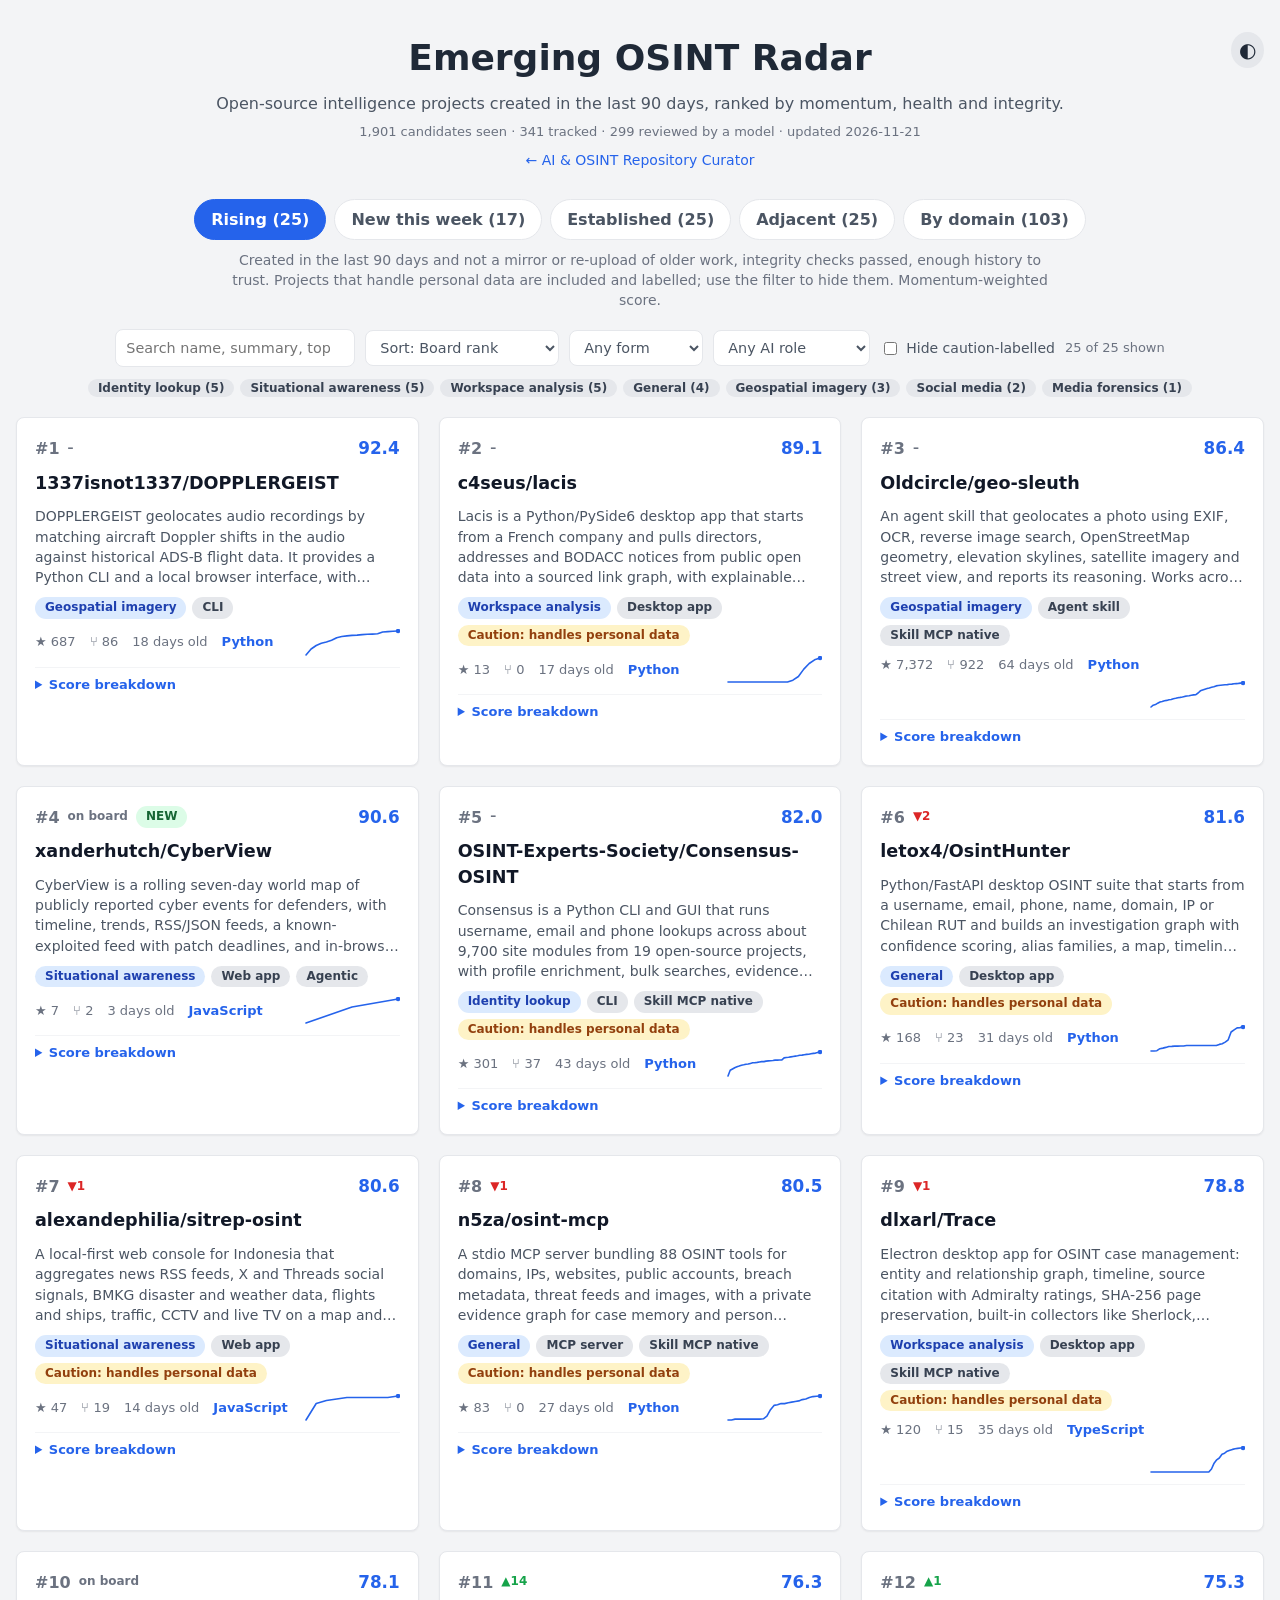
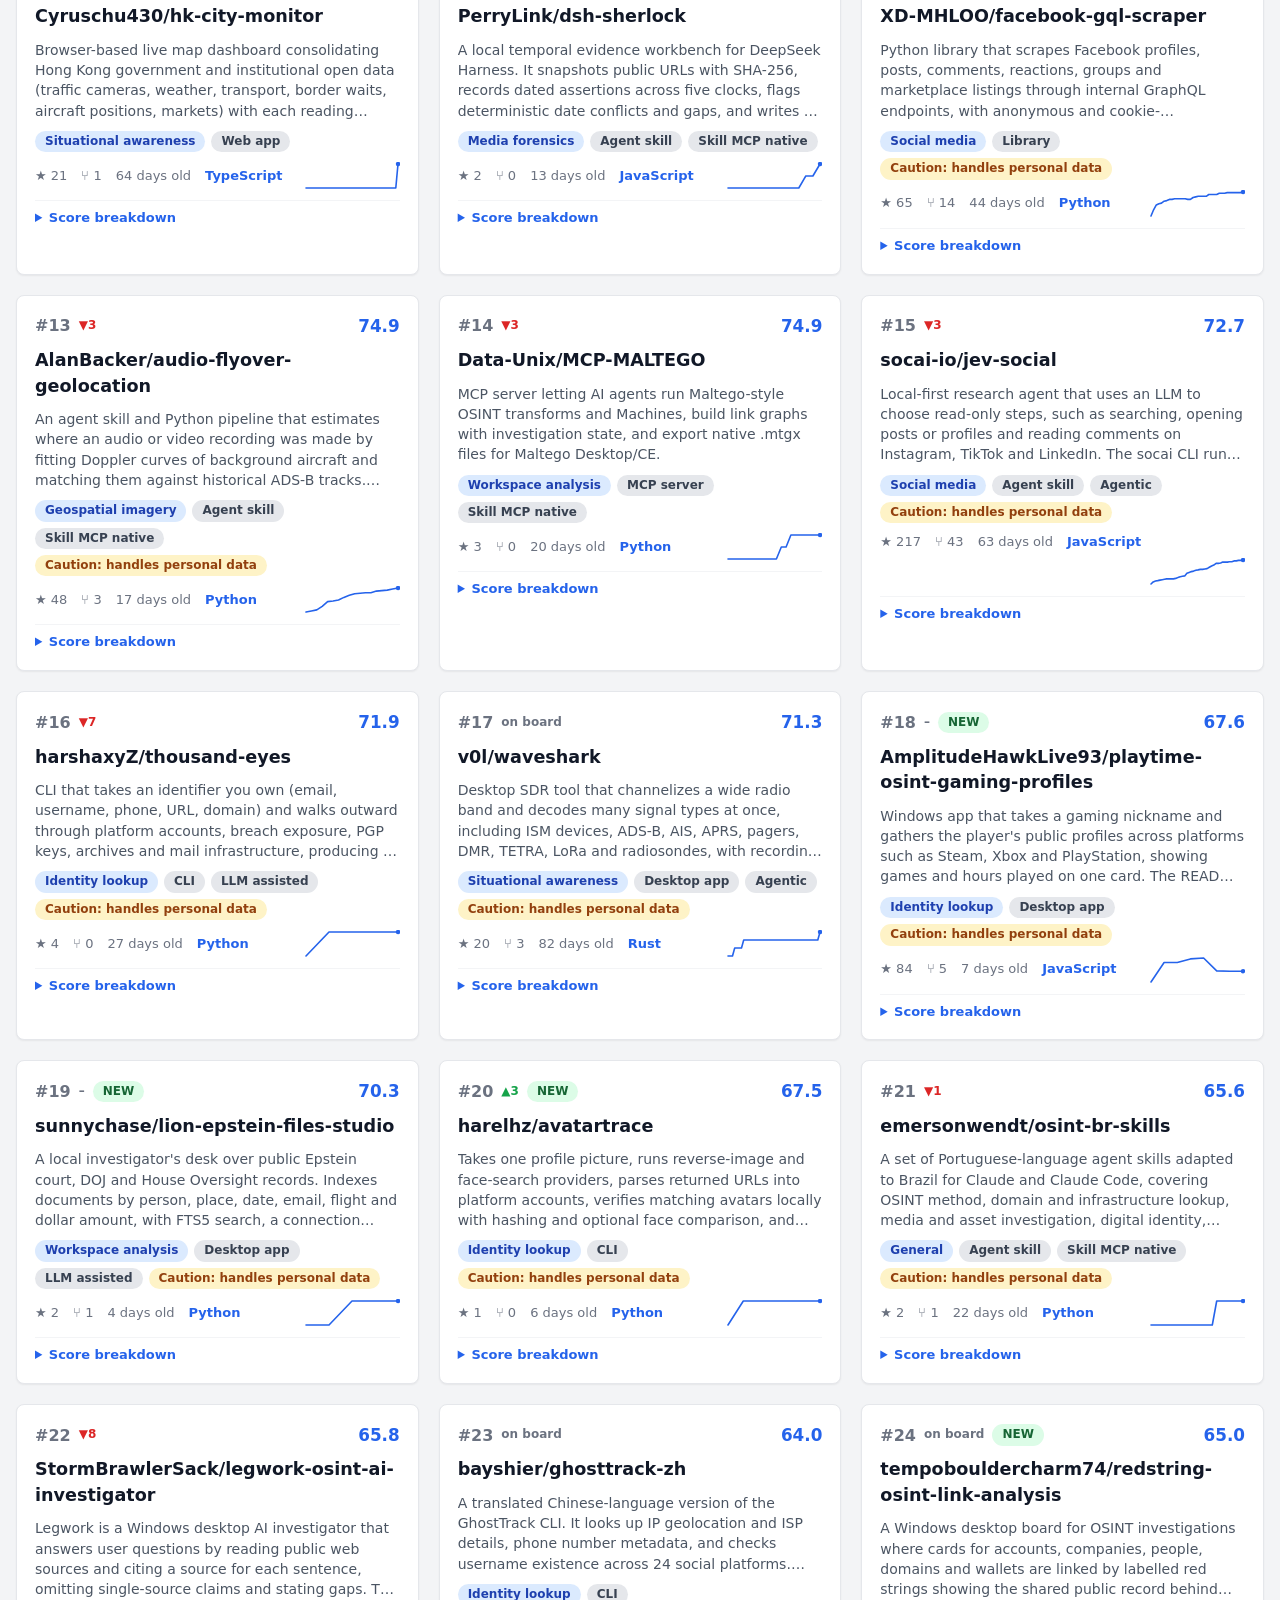
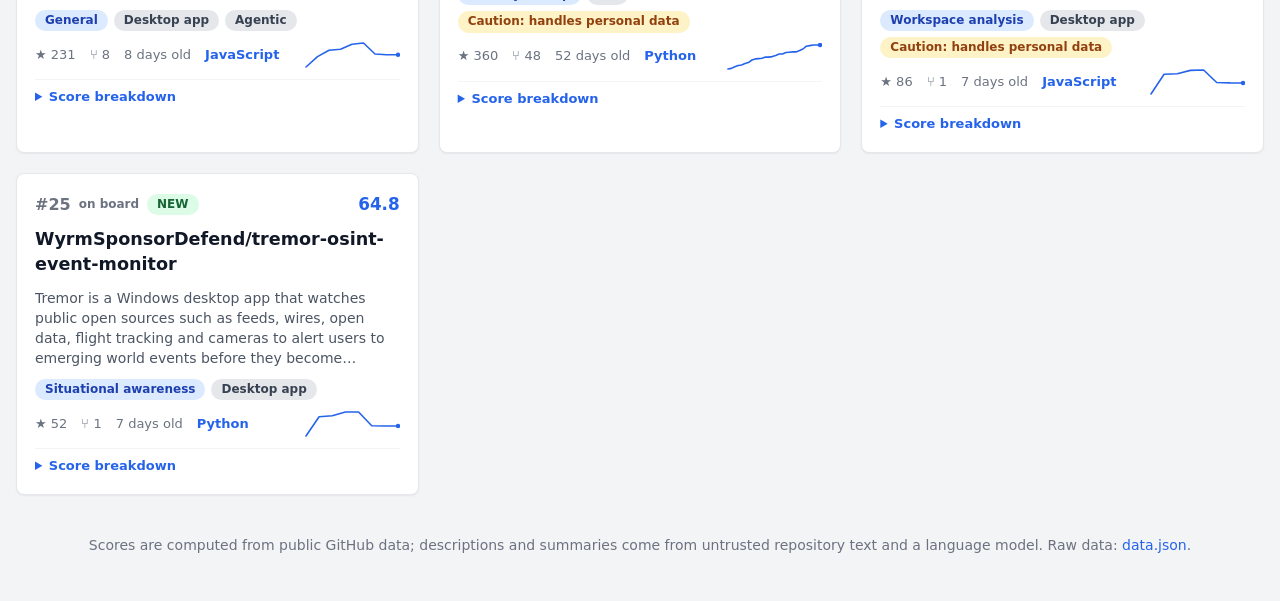
==== docs/osint/index.html @ 4722b85c "Chore: Auto-update OSINT tracker state and page" ====
<!DOCTYPE html>
<html lang="en">
<head>
<meta charset="UTF-8">
<meta name="viewport" content="width=device-width, initial-scale=1.0">
<!-- The page is self-contained: the browser itself refuses any request to another origin. -->
<meta http-equiv="Content-Security-Policy" content="default-src 'none'; style-src 'unsafe-inline'; script-src 'unsafe-inline'; base-uri 'none'; form-action 'none'">
<title>Emerging OSINT Radar</title>
<style>:root { --bg:#f3f4f6; --card:#fff; --border:#e5e7eb; --divider:#f3f4f6; --title:#111827; --heading:#1f2937;
        --text:#4b5563; --muted:#6b7280; --faint:#9ca3af; --link:#2563eb; --accent:#2563eb;
        --chip-bg:#e5e7eb; --chip-fg:#374151; --domain-bg:#dbeafe; --domain-fg:#1e40af;
        --new-bg:#dcfce7; --new-fg:#166534; --warn-bg:#fef3c7; --warn-fg:#92400e; --bar:#e5e7eb; --toggle-bg:#e5e7eb; }
html.dark { --bg:#111827; --card:#1f2937; --border:#374151; --divider:#374151; --title:#f3f4f6; --heading:#f3f4f6;
            --text:#d1d5db; --muted:#9ca3af; --faint:#6b7280; --link:#60a5fa; --accent:#60a5fa;
            --chip-bg:#374151; --chip-fg:#e5e7eb; --domain-bg:#1e3a8a; --domain-fg:#bfdbfe;
            --new-bg:#14532d; --new-fg:#bbf7d0; --warn-bg:#78350f; --warn-fg:#fde68a; --bar:#374151; --toggle-bg:#374151; }
* { box-sizing:border-box; }
body { margin:0; background:var(--bg); color:var(--text); transition:background .3s, color .3s;
       font-family:ui-sans-serif,system-ui,-apple-system,"Segoe UI",Roboto,sans-serif; line-height:1.45; }
a { color:inherit; text-decoration:none; }
a:hover { color:var(--link); }
.container { max-width:1280px; margin:0 auto; padding:32px 16px; }
header { text-align:center; margin-bottom:28px; position:relative; }
h1 { margin:0; font-size:2.25rem; color:var(--heading); }
header p { margin:8px 0 0; }
.back { font-size:.875rem; }
.back a { color:var(--link); }
#theme-toggle { position:absolute; top:0; right:0; padding:8px; border:0; border-radius:50%; cursor:pointer;
                background:var(--toggle-bg); color:var(--heading); font-size:1.25rem; line-height:1; }
.muted { color:var(--muted); }
.small { font-size:.8125rem; }
.tabs { display:flex; flex-wrap:wrap; gap:8px; justify-content:center; margin-bottom:10px; }
.tab { border:1px solid var(--border); background:var(--card); color:var(--text); padding:8px 16px; border-radius:9999px;
       cursor:pointer; font:inherit; font-weight:600; }
.tab[aria-selected="true"] { background:var(--accent); border-color:var(--accent); color:#fff; }
.help { text-align:center; max-width:820px; margin:0 auto 18px; font-size:.875rem; }
.controls { display:flex; flex-wrap:wrap; gap:10px; align-items:center; justify-content:center; margin-bottom:12px; }
.controls input[type=search], .controls select { background:var(--card); color:var(--text); border:1px solid var(--border);
       border-radius:8px; padding:8px 10px; font:inherit; font-size:.9rem; }
.controls input[type=search] { min-width:240px; }
.check { font-size:.875rem; display:inline-flex; gap:6px; align-items:center; cursor:pointer; }
.chips { display:flex; flex-wrap:wrap; gap:6px; }
.filter-chips { justify-content:center; margin-bottom:20px; }
.chip { display:inline-block; background:var(--chip-bg); color:var(--chip-fg); font-size:.75rem; font-weight:600;
        padding:2px 10px; border-radius:9999px; border:0; font-family:inherit; }
.chip-domain { background:var(--domain-bg); color:var(--domain-fg); }
.chip-new { background:var(--new-bg); color:var(--new-fg); }
.chip-warn, .chip-caution { background:var(--warn-bg); color:var(--warn-fg); }
.chip-toggle { cursor:pointer; }
.chip-toggle[aria-pressed="true"] { background:var(--accent); color:#fff; }
.list { display:grid; gap:20px; grid-template-columns:1fr; }
@media (min-width:760px) { .list { grid-template-columns:repeat(2,1fr); } }
@media (min-width:1100px) { .list { grid-template-columns:repeat(3,1fr); } }
.group { grid-column:1/-1; margin:14px 0 0; font-size:1.15rem; color:var(--heading); border-bottom:1px solid var(--border); padding-bottom:4px; }
.empty { grid-column:1/-1; text-align:center; padding:48px 16px; background:var(--card); border-radius:8px; }
.card { display:flex; flex-direction:column; gap:10px; background:var(--card); border:1px solid var(--border); border-radius:8px;
        padding:18px; box-shadow:0 1px 2px rgba(0,0,0,.06); transition:box-shadow .3s; min-width:0; }
.card:hover { box-shadow:0 10px 15px rgba(0,0,0,.15); }
.card-head { display:flex; align-items:center; gap:8px; }
.rank { font-weight:700; color:var(--muted); }
.change { font-size:.75rem; font-weight:700; }
.change-up { color:#16a34a; } .change-down { color:#dc2626; } .change-same, .change-new { color:var(--muted); }
.score { margin-left:auto; font-weight:700; color:var(--accent); font-size:1.05rem; }
.card h3 { margin:0; font-size:1.1rem; color:var(--title); overflow-wrap:anywhere; }
.desc { margin:0; font-size:.875rem; display:-webkit-box; -webkit-line-clamp:4; -webkit-box-orient:vertical; overflow:hidden; }
.stats { display:flex; flex-wrap:wrap; align-items:center; gap:6px 14px; font-size:.8125rem; color:var(--muted); }
.lang { font-weight:600; color:var(--accent); }
.spark { color:var(--accent); margin-left:auto; }
.more { border-top:1px solid var(--divider); padding-top:8px; font-size:.8125rem; }
.more summary { cursor:pointer; color:var(--link); font-weight:600; }
.bars { display:grid; gap:4px; margin:8px 0; }
.bar-row { display:grid; grid-template-columns:128px 1fr 56px; gap:8px; align-items:center; }
.bar { height:8px; background:var(--bar); border-radius:4px; overflow:hidden; display:block; }
.bar-fill { display:block; height:100%; background:var(--accent); }
.bar-value { text-align:right; color:var(--muted); }
.notes ul { margin:4px 0 8px; padding-left:18px; }
footer { text-align:center; margin-top:40px; color:var(--muted); font-size:.875rem; }
footer a { color:var(--link); }
</style>
<script>
document.documentElement.classList.toggle('dark', (localStorage.getItem('theme') || (matchMedia('(prefers-color-scheme: dark)').matches ? 'dark' : 'light')) === 'dark');
</script>
</head>
<body>
<div class="container">
<header>
<h1>Emerging OSINT Radar</h1>
<p>Open-source intelligence projects created in the last <span id="window">90</span> days, ranked by momentum, health and integrity.</p>
<p class="muted small" id="stats"></p>
<p class="back"><a href="../">&larr; AI &amp; OSINT Repository Curator</a></p>
<button id="theme-toggle" type="button" aria-label="Toggle theme">&#9680;</button>
</header>
<main id="app"><p class="empty">Loading&hellip; (this page needs JavaScript)</p></main>
<footer>
<p>Scores are computed from public GitHub data; descriptions and summaries come from untrusted repository text and a language model. Raw data: <a href="data.json">data.json</a>.</p>
</footer>
</div>
<script type="application/json" id="osint-data">{"version":1,"generated":"2026-11-21T13:51:13+00:00","window_days":90,"stats":{"candidates":1901,"tracked":341,"reviewed":299},"has_previous":true,"boards":{"rising":[{"rank":1,"rank_change":0,"id":1443613311,"full_name":"1337isnot1337/DOPPLERGEIST","html_url":"https://github.com/1337isnot1337/DOPPLERGEIST","description":"Python tool for aircraft Doppler audio geolocation using historical ADS-B flight data (Source-available)","language":"Python","license":"NOASSERTION","topics":["acoustic-geolocation","ads-b","aircraft-tracking","airplane","audio-forensics","doppler-effect","doppler-shift","geolocation"],"created_at":"2026-11-02T23:54:01Z","age_days":18,"stars":687,"forks":86,"status":"emerging","scope":"core","domain":"geospatial-imagery","domain_secondary":"transport-sensor","form":"cli","ai_role":"none","summary":"DOPPLERGEIST geolocates audio recordings by matching aircraft Doppler shifts in the audio against historical ADS-B flight data. It provides a Python CLI and a local browser interface, with examples and validation results.","strengths":["Concrete method with documented pipeline steps","Working CLI and local browser interface","Validation examples with measured accuracy"],"risks":["Source-available under PolyForm Noncommercial, not standard open source","Niche method with limited general applicability"],"reviewed":true,"readme_language":"en","sensitivity":"none","sensitivity_tags":[],"score":92.4,"rank_key":92.4,"confidence":1.0,"components":{"momentum":0.978,"activity":0.983,"maturity":0.75,"community":0.943,"utility":0.8},"integrity":{"mult":1.0,"flags":[]},"star_rate":13.571},{"rank":2,"rank_change":0,"id":1444935635,"full_name":"c4seus/lacis","html_url":"https://github.com/c4seus/lacis","description":"Desktop OSINT tool that maps French companies, their directors and addresses into a sourced link graph, and flags patterns worth a closer look.","language":"Python","license":"GPL-3.0","topics":["bodacc","company","company-data","desktop","desktop-app","desktop-application","francais","france"],"created_at":"2026-11-03T23:18:17Z","age_days":17,"stars":13,"forks":0,"status":"emerging","scope":"core","domain":"workspace-analysis","domain_secondary":"knowledge","form":"desktop-app","ai_role":"none","summary":"Lacis is a Python/PySide6 desktop app that starts from a French company and pulls directors, addresses and BODACC notices from public open data into a sourced link graph, with explainable rules flagging patterns such as mass domiciliation or phoenix companies.","strengths":["Sources every fact to the exact API response with date and SHA-256 fingerprint","Uses only public French open data (SIRENE, RNE, BODACC) with rate limiting and caching"],"risks":["Tracks directors and people across companies, which can enable personal profiling","Interface and docs are in French; 0.y version may change formats"],"reviewed":true,"readme_language":"en","sensitivity":"caution","sensitivity_tags":["personal-data-lookup"],"score":89.1,"rank_key":89.1,"confidence":1.0,"components":{"momentum":0.911,"activity":0.983,"maturity":1.0,"community":0.542,"utility":0.8},"integrity":{"mult":1.0,"flags":[]},"star_rate":1.857},{"rank":3,"rank_change":0,"id":1375615157,"full_name":"Oldcircle/geo-sleuth","html_url":"https://github.com/Oldcircle/geo-sleuth","description":"An agent skill that finds where a photo was taken — OpenStreetMap geometry, elevation skylines, satellite imagery and street view — and shows its work. Works with Claude Code, Codex, Cursor, Gemini CLI, OpenCode and GitHub Copilot.","language":"Python","license":"MIT","topics":["agent-skills","ai-agents","claude-code","codex","computer-vision","cursor","gemini-cli","geoguessr"],"created_at":"2026-09-18T08:51:34Z","age_days":64,"stars":7372,"forks":922,"status":"emerging","scope":"core","domain":"geospatial-imagery","domain_secondary":"media-forensics","form":"agent-skill","ai_role":"skill-mcp-native","summary":"An agent skill that geolocates a photo using EXIF, OCR, reverse image search, OpenStreetMap geometry, elevation skylines, satellite imagery and street view, and reports its reasoning. Works across several AI coding agents.","strengths":["Clear multi-stage pipeline with named scripts and data sources","Installation and requirements documented with setup steps","Multilingual README and benchmark/case examples"],"risks":["Depends on Google Street View and Baidu panorama sources whose terms may restrict use","Relies on browser automation for reverse image search"],"reviewed":true,"readme_language":"en","sensitivity":"none","sensitivity_tags":[],"score":86.4,"rank_key":86.4,"confidence":1.0,"components":{"momentum":0.998,"activity":0.684,"maturity":0.7,"community":0.93,"utility":0.8},"integrity":{"mult":1.0,"flags":[]},"star_rate":52.286},{"rank":4,"rank_change":null,"id":1462335687,"full_name":"xanderhutch/CyberView","html_url":"https://github.com/xanderhutch/CyberView","description":"CyberView: a rolling seven-day world map of publicly reported cyber events, for defenders. Sourced, verified and updated hourly.","language":"JavaScript","license":"MIT","topics":["cve","cybersecurity","cybersecurity-research","cybersecurity-tools","d3","news","osint","security"],"created_at":"2026-11-18T04:59:06Z","age_days":3,"stars":7,"forks":2,"status":"emerging","scope":"core","domain":"situational-awareness","domain_secondary":"threat-intel","form":"web-app","ai_role":"agentic","summary":"CyberView is a rolling seven-day world map of publicly reported cyber events for defenders, with timeline, trends, RSS/JSON feeds, a known-exploited feed with patch deadlines, and in-browser matching against a user's software inventory.","strengths":["Sources events against original government and vendor documents","Transparent status page for every automated routine","Client-side matching of inventories so files are not uploaded"],"risks":["Relies on AI-driven jobs whose accuracy is not independently shown","Scope is cyber news monitoring more than person-focused OSINT"],"reviewed":true,"readme_language":"en","sensitivity":"none","sensitivity_tags":[],"score":90.6,"rank_key":84.0,"confidence":0.562,"components":{"momentum":0.901,"activity":1.0,"maturity":0.8,"community":1.0,"utility":0.8},"integrity":{"mult":1.0,"flags":[]},"star_rate":1.145},{"rank":5,"rank_change":0,"id":1410624194,"full_name":"OSINT-Experts-Society/Consensus-OSINT","html_url":"https://github.com/OSINT-Experts-Society/Consensus-OSINT","description":"🔎 Username, email \u0026 phone OSINT — 9,700+ lookup checks from 19 projects, with profile enrichment, bulk searches, evidence graphs and expert-reviewed updates.","language":"Python","license":"GPL-3.0","topics":["bulk-search","cli","cybersecurity","cybersecurity-tools","digital-footprint","email-lookup","email-osint","graph-visualization"],"created_at":"2026-10-08T16:08:36Z","age_days":43,"stars":301,"forks":37,"status":"emerging","scope":"core","domain":"identity-lookup","domain_secondary":"workspace-analysis","form":"cli","ai_role":"skill-mcp-native","summary":"Consensus is a Python CLI and GUI that runs username, email and phone lookups across about 9,700 site modules from 19 open-source projects, with profile enrichment, bulk searches, evidence graphs, PDF reports and an MCP server for AI assistants.","strengths":["Large consolidated module set with a stated review process","Windows installer, PyPI package and source install options","Evidence graph and PDF reporting for investigations"],"risks":["Mass username and email lookups can enable profiling of private individuals","Claims of weekly expert review are unverified marketing"],"reviewed":true,"readme_language":"en","sensitivity":"caution","sensitivity_tags":["personal-data-lookup","social-profile-extraction"],"score":82.0,"rank_key":82.0,"confidence":1.0,"components":{"momentum":0.945,"activity":0.741,"maturity":0.75,"community":0.539,"utility":0.8},"integrity":{"mult":1.0,"flags":[]},"star_rate":4.857},{"rank":6,"rank_change":-2,"id":1427714043,"full_name":"letox4/OsintHunter","html_url":"https://github.com/letox4/OsintHunter","description":"🎯 The ultimate OSINT toolkit: investigation graph, confidence scoring, alias families, map, timeline and reports. 49 modules, 400+ sites, no API keys required.","language":"Python","license":"MIT","topics":["chile","cybersecurity","fastapi","investigation","osint","osint-framework","osint-tool","python"],"created_at":"2026-10-21T00:43:34Z","age_days":31,"stars":168,"forks":23,"status":"emerging","scope":"core","domain":"general","domain_secondary":"identity-lookup","form":"desktop-app","ai_role":"none","summary":"Python/FastAPI desktop OSINT suite that starts from a username, email, phone, name, domain, IP or Chilean RUT and builds an investigation graph with confidence scoring, alias families, a map, timeline and reports. Claims 49 modules and 400+ username sites, no API keys required.","strengths":["Investigation graph with evidence-linked findings and confidence scoring","Broad coverage of identifier types including Chilean RUT","Windows executable and source build options"],"risks":["Username and profile lookups can enable tracking of private individuals","Marketing-heavy README with superlatives and no detailed legal section shown in digest","Limited verification of module accuracy from README alone"],"reviewed":true,"readme_language":"en","sensitivity":"caution","sensitivity_tags":["personal-data-lookup","social-profile-extraction"],"score":81.6,"rank_key":81.6,"confidence":1.0,"components":{"momentum":0.988,"activity":0.729,"maturity":0.7,"community":0.403,"utility":0.8},"integrity":{"mult":1.0,"flags":[]},"star_rate":16.571},{"rank":7,"rank_change":-1,"id":1448825551,"full_name":"alexandephilia/sitrep-osint","html_url":"https://github.com/alexandephilia/sitrep-osint","description":"A real-time intelligence dashboard integrating global news, social media monitoring (X \u0026 Threads), interactive geospatial visualization, disaster and weather tracking, market data, and live TV/CCTV feeds.","language":"JavaScript","license":"MIT","topics":["cctv-monitoring","environment","incident-analysis","incident-detection","incident-reporting","indonesia","mapping","news-aggregator"],"created_at":"2026-11-06T22:49:38Z","age_days":14,"stars":47,"forks":19,"status":"emerging","scope":"core","domain":"situational-awareness","domain_secondary":"social-media","form":"web-app","ai_role":"none","summary":"A local-first web console for Indonesia that aggregates news RSS feeds, X and Threads social signals, BMKG disaster and weather data, flights and ships, traffic, CCTV and live TV on a map and 3D globe.","strengths":["Many named open data sources (BMKG, ADS-B, AIS, FIRMS, Sentinel-2)","Documented limitations and honest scope"],"risks":["Scraping X and Threads may breach platform terms and is fragile","Live CCTV and TV proxying of third-party streams raises legal questions"],"reviewed":true,"readme_language":"en","sensitivity":"caution","sensitivity_tags":["social-profile-extraction"],"score":80.6,"rank_key":80.6,"confidence":1.0,"components":{"momentum":0.873,"activity":0.741,"maturity":1.0,"community":0.34,"utility":null},"integrity":{"mult":1.0,"flags":[]},"star_rate":0.429},{"rank":8,"rank_change":-1,"id":1433112682,"full_name":"n5za/osint-mcp","html_url":"https://github.com/n5za/osint-mcp","description":"86-tool OSINT MCP server with private evidence graphs, image analysis, reverse search, and person dossiers.","language":"Python","license":"MIT","topics":["bug-bounty","mcp","model-context-protocol","opencode","opencode-ai","opencode-plugin","opencode-skills","osint"],"created_at":"2026-10-25T11:15:28Z","age_days":27,"stars":83,"forks":0,"status":"emerging","scope":"core","domain":"general","domain_secondary":"workspace-analysis","form":"mcp-server","ai_role":"skill-mcp-native","summary":"A stdio MCP server bundling 88 OSINT tools for domains, IPs, websites, public accounts, breach metadata, threat feeds and images, with a private evidence graph for case memory and person dossiers. Optional API keys extend coverage.","strengths":["Broad tool catalog with clear install and verification steps","Works mostly without API keys and includes a doctor command"],"risks":["Person dossiers and breach metadata lookups raise privacy concerns","Description and README mention of 86 versus 88 tools is inconsistent","Single-author project with unverified maturity"],"reviewed":true,"readme_language":"en","sensitivity":"caution","sensitivity_tags":["breach-lookup","personal-data-lookup","social-profile-extraction"],"score":80.5,"rank_key":80.5,"confidence":1.0,"components":{"momentum":0.921,"activity":0.652,"maturity":1.0,"community":0.304,"utility":0.8},"integrity":{"mult":1.0,"flags":[]},"star_rate":2.571},{"rank":9,"rank_change":-1,"id":1422773459,"full_name":"dlxarl/Trace","html_url":"https://github.com/dlxarl/Trace","description":"Local-First OSINT \u0026 Intelligence Investigation Platform","language":"TypeScript","license":"MIT","topics":["electron","osint","osint-tool","react","tools"],"created_at":"2026-10-16T23:34:30Z","age_days":35,"stars":120,"forks":15,"status":"emerging","scope":"core","domain":"workspace-analysis","domain_secondary":"identity-lookup","form":"desktop-app","ai_role":"skill-mcp-native","summary":"Electron desktop app for OSINT case management: entity and relationship graph, timeline, source citation with Admiralty ratings, SHA-256 page preservation, built-in collectors like Sherlock, Maigret and Holehe, local Markdown storage, and an MCP read-only interface.","strengths":["Local-first storage as plain Markdown files","Source preservation with SHA-256 hashes and Admiralty ratings","Named built-in collectors and graph analysis features"],"risks":["Bundles username and email lookup tools that can profile individuals","Feature list is extensive; hard to verify depth from README digest alone"],"reviewed":true,"readme_language":"en","sensitivity":"caution","sensitivity_tags":["personal-data-lookup"],"score":78.8,"rank_key":78.8,"confidence":1.0,"components":{"momentum":0.94,"activity":0.611,"maturity":0.75,"community":0.501,"utility":0.8},"integrity":{"mult":1.0,"flags":[]},"star_rate":3.714},{"rank":10,"rank_change":null,"id":1375909717,"full_name":"Cyruschu430/hk-city-monitor","html_url":"https://github.com/Cyruschu430/hk-city-monitor","description":"Real-time situational-awareness dashboard for Hong Kong - one map, many official open data sources, no API keys in the client. Open source (AGPL-3.0); not a government system.","language":"TypeScript","license":"AGPL-3.0","topics":["agpl","cloudflare-workers","dashboard","deckgl","geospatial","gis","hong-kong","maplibre"],"created_at":"2026-09-18T13:27:23Z","age_days":64,"stars":21,"forks":1,"status":"emerging","scope":"core","domain":"situational-awareness","domain_secondary":"geospatial-imagery","form":"web-app","ai_role":"none","summary":"Browser-based live map dashboard consolidating Hong Kong government and institutional open data (traffic cameras, weather, transport, border waits, aircraft positions, markets) with each reading linked to its publisher. Static app with a whitelisted Cloudflare Worker proxy.","strengths":["Clear source catalogue with endpoints, cadence and licence in SOURCES.md","Every reading traceable to its publisher","No API keys in client bundle"],"risks":["Mostly a civic dashboard; OSINT framing is light","Proxy routes third-party data, so upstream terms must be respected"],"reviewed":true,"readme_language":"en","sensitivity":"none","sensitivity_tags":[],"score":78.1,"rank_key":78.1,"confidence":1.0,"components":{"momentum":0.897,"activity":0.739,"maturity":0.75,"community":0.37,"utility":0.8},"integrity":{"mult":1.0,"flags":[]},"star_rate":1.143},{"rank":11,"rank_change":14,"id":1450208569,"full_name":"PerryLink/dsh-sherlock","html_url":"https://github.com/PerryLink/dsh-sherlock","description":"Sherlock-compatible public username checks for DeepSeek Harness.","language":"JavaScript","license":"Apache-2.0","topics":["deepseek-harness","dsh-plugin","osint","reconnaissance","sherlock","social-media","username"],"created_at":"2026-11-08T11:11:55Z","age_days":13,"stars":2,"forks":0,"status":"emerging","scope":"core","domain":"media-forensics","domain_secondary":"web-capture","form":"agent-skill","ai_role":"skill-mcp-native","summary":"A local temporal evidence workbench for DeepSeek Harness. It snapshots public URLs with SHA-256, records dated assertions across five clocks, flags deterministic date conflicts and gaps, and writes a report. It does not issue true/false verdicts.","strengths":["Frozen snapshots with SHA-256 hashes support verification","Documents limits and explicitly avoids verdicts and people search","Clear pipeline from ingest to report"],"risks":["Name retained from Sherlock may mislead users about its purpose","Depends on a specific agent harness plugin"],"reviewed":true,"readme_language":"en","sensitivity":"none","sensitivity_tags":[],"score":76.3,"rank_key":76.1,"confidence":0.987,"components":{"momentum":0.8,"activity":0.83,"maturity":0.95,"community":0.14,"utility":0.8},"integrity":{"mult":1.0,"flags":[]},"star_rate":0.286},{"rank":12,"rank_change":1,"id":1410186540,"full_name":"XD-MHLOO/facebook-gql-scraper","html_url":"https://github.com/XD-MHLOO/facebook-gql-scraper","description":"Scrape Facebook GraphQL data without an API key — profiles, posts, comments, reactions, groups, marketplace, search_engine.","language":"Python","license":"MIT","topics":["facebook","facebook-api","facebook-comments","facebook-data","facebook-graph-api","facebook-groups","facebook-marketplace-api","facebook-marketplace-listings"],"created_at":"2026-10-08T11:08:00Z","age_days":44,"stars":65,"forks":14,"status":"emerging","scope":"core","domain":"social-media","domain_secondary":"web-capture","form":"library","ai_role":"none","summary":"Python library that scrapes Facebook profiles, posts, comments, reactions, groups and marketplace listings through internal GraphQL endpoints, with anonymous and cookie-authenticated modes and automatic Doc ID rediscovery via PyMiniRacer.","strengths":["Documented anonymous and authenticated modes with stated limits","Clear object model with usage examples for profiles and posts","Auto-rediscovers changed GraphQL Doc IDs"],"risks":["Scraping Facebook may violate platform terms of service","Authenticated mode requires session cookies, raising account and privacy concerns","Profile extraction of individuals with lead-generation framing"],"reviewed":true,"readme_language":"en","sensitivity":"caution","sensitivity_tags":["personal-data-lookup","social-profile-extraction"],"score":75.3,"rank_key":75.3,"confidence":1.0,"components":{"momentum":0.8,"activity":0.745,"maturity":0.9,"community":0.29,"utility":0.8},"integrity":{"mult":1.0,"flags":[]},"star_rate":0.286},{"rank":13,"rank_change":-3,"id":1444762873,"full_name":"AlanBacker/audio-flyover-geolocation","html_url":"https://github.com/AlanBacker/audio-flyover-geolocation","description":"Locate where a recording was made from the Doppler curves of aircraft in its background, matched against ADS-B history. Agent skill + tested Python pipeline, English / 简体中文.","language":"Python","license":"MIT","topics":["acoustics","ads-b","agent-skills","audio-forensics","claude-skills","doppler","geolocation","osint"],"created_at":"2026-11-03T19:50:34Z","age_days":17,"stars":48,"forks":3,"status":"emerging","scope":"core","domain":"geospatial-imagery","domain_secondary":"media-forensics","form":"agent-skill","ai_role":"skill-mcp-native","summary":"An agent skill and Python pipeline that estimates where an audio or video recording was made by fitting Doppler curves of background aircraft and matching them against historical ADS-B tracks. Includes synthetic blind-test accuracy results and documented limitations.","strengths":["Tested Python pipeline with documented accuracy on synthetic blind tests","Clear method explanation and limitations section","Bilingual documentation and CI badge"],"risks":["Can locate a recording's microphone position, which raises privacy and surveillance concerns","Method derived from a video with no released code; independent implementation","Requires careful responsible-use framing to avoid misuse against individuals"],"reviewed":true,"readme_language":"en","sensitivity":"caution","sensitivity_tags":["breach-lookup","person-tracking"],"score":74.9,"rank_key":74.9,"confidence":1.0,"components":{"momentum":0.906,"activity":0.486,"maturity":0.9,"community":0.29,"utility":0.8},"integrity":{"mult":1.0,"flags":[]},"star_rate":1.429},{"rank":14,"rank_change":-3,"id":1441157714,"full_name":"Data-Unix/MCP-MALTEGO","html_url":"https://github.com/Data-Unix/MCP-MALTEGO","description":"Maltego OSINT for AI agents: MCP server with 20 tools, 30 transforms, Machines, investigation copilot and native .mtgx. npx -y mcp-maltego","language":"Python","license":"MIT","topics":["ai-agents","cti","cybersecurity","graph-analysis","humint","linux","llm-agents","macbook"],"created_at":"2026-10-31T18:45:58Z","age_days":20,"stars":3,"forks":0,"status":"emerging","scope":"core","domain":"workspace-analysis","domain_secondary":"infrastructure-asm","form":"mcp-server","ai_role":"skill-mcp-native","summary":"MCP server letting AI agents run Maltego-style OSINT transforms and Machines, build link graphs with investigation state, and export native .mtgx files for Maltego Desktop/CE.","strengths":["Works with free Maltego Community Edition","Many transforms need no API keys","Concrete install and config documentation"],"risks":["Depends on Maltego ecosystem; some transforms need paid API keys","Heavy marketing language in README"],"reviewed":true,"readme_language":"en","sensitivity":"none","sensitivity_tags":[],"score":74.9,"rank_key":74.9,"confidence":1.0,"components":{"momentum":0.675,"activity":0.889,"maturity":1.0,"community":0.378,"utility":0.8},"integrity":{"mult":1.0,"flags":[]},"star_rate":0.143},{"rank":15,"rank_change":-3,"id":1376303804,"full_name":"socai-io/jev-social","html_url":"https://github.com/socai-io/jev-social","description":"Open-source, local-first social media research agent for Instagram, TikTok, and LinkedIn. Jev routes read-only steps; socai CLI captures cited browser evidence.","language":"JavaScript","license":"MIT","topics":["agent-skills","ai-agents","browser-agent","browser-automation","decision-model","deep-research","instagram","jev"],"created_at":"2026-09-18T18:48:15Z","age_days":63,"stars":217,"forks":43,"status":"emerging","scope":"core","domain":"social-media","domain_secondary":"web-capture","form":"agent-skill","ai_role":"agentic","summary":"Local-first research agent that uses an LLM to choose read-only steps, such as searching, opening posts or profiles and reading comments on Instagram, TikTok and LinkedIn. The socai CLI runs them in the user's signed-in Chrome and returns cited evidence for reports.","strengths":["Local-first design with read-only operations and documented data flow","Produces source-cited reports with recorded example output","Open source with a tests badge and a stated release version"],"risks":["Runs through the user's logged-in browser sessions, which raises platform terms and account-safety concerns","Profile and comment extraction could be used to build dossiers on individuals","Heavy reliance on a separate socai CLI and an OpenRouter key"],"reviewed":true,"readme_language":"en","sensitivity":"caution","sensitivity_tags":["social-profile-extraction"],"score":72.7,"rank_key":72.7,"confidence":1.0,"components":{"momentum":0.863,"activity":0.334,"maturity":0.95,"community":0.698,"utility":0.6},"integrity":{"mult":1.0,"flags":[]},"star_rate":0.714},{"rank":16,"rank_change":-7,"id":1432244766,"full_name":"harshaxyZ/thousand-eyes","html_url":"https://github.com/harshaxyZ/thousand-eyes","description":"OSINT self-audit CLI - one lead in (email - username - domain - url - phone), an impact-ranked evidence dossier out. Evidence-only, fenced, read-only.","language":"Python","license":"MIT","topics":["cli","footprint","osint","privacy","security"],"created_at":"2026-10-24T14:05:52Z","age_days":27,"stars":4,"forks":0,"status":"emerging","scope":"core","domain":"identity-lookup","domain_secondary":"breach-exposure","form":"cli","ai_role":"llm-assisted","summary":"CLI that takes an identifier you own (email, username, phone, URL, domain) and walks outward through platform accounts, breach exposure, PGP keys, archives and mail infrastructure, producing a ranked evidence dossier of what an attacker could exploit. Framed as a self-audit, with","strengths":["Evidence-first output with sources and snippets per finding","Explicitly flags handle reuse versus confirmed identity","Failed or blocked checks reported as inconclusive"],"risks":["Lookups on usernames, emails and phones could be used on third parties despite self-audit framing","Breach and stealer-log lookups involve personal data"],"reviewed":true,"readme_language":"en","sensitivity":"caution","sensitivity_tags":["breach-lookup","social-profile-extraction"],"score":71.9,"rank_key":71.9,"confidence":1.0,"components":{"momentum":0.675,"activity":0.752,"maturity":1.0,"community":0.345,"utility":0.8},"integrity":{"mult":1.0,"flags":[]},"star_rate":0.143},{"rank":17,"rank_change":null,"id":1351816093,"full_name":"v0l/waveshark","html_url":"https://github.com/v0l/waveshark","description":"Wireshark for the radio spectrum: channelize a wide span once, decode every signal in it at once","language":"Rust","license":"GPL-3.0","topics":["aprs","dmr","hackrf","limesdr","lora","osint","pocsag","radio"],"created_at":"2026-08-30T23:29:42Z","age_days":82,"stars":20,"forks":3,"status":"emerging","scope":"core","domain":"situational-awareness","domain_secondary":"transport-sensor","form":"desktop-app","ai_role":"agentic","summary":"Desktop SDR tool that channelizes a wide radio band and decodes many signal types at once, including ISM devices, ADS-B, AIS, APRS, pagers, DMR, TETRA, LoRa and radiosondes, with recording and an agent option.","strengths":["Decodes many protocols from one wide-band capture","Named decoders and bands with a clear install path","Passive reception of public transmissions"],"risks":["Intercepting TETRA and DMR traffic with decryption and key recovery raises legal concerns","Records voice and messages, which may capture private communications","Agent can transmit on radio, requiring licensing awareness"],"reviewed":true,"readme_language":"en","sensitivity":"caution","sensitivity_tags":["person-tracking"],"score":71.3,"rank_key":71.3,"confidence":1.0,"components":{"momentum":0.675,"activity":0.702,"maturity":0.85,"community":0.612,"utility":0.8},"integrity":{"mult":1.0,"flags":[]},"star_rate":0.143},{"rank":18,"rank_change":0,"id":1456673010,"full_name":"AmplitudeHawkLive93/playtime-osint-gaming-profiles","html_url":"https://github.com/AmplitudeHawkLive93/playtime-osint-gaming-profiles","description":"OSINT tool for Windows: type a nickname and get every public gaming profile behind it, with the games and the hours played.","language":"JavaScript","license":"MIT","topics":["gaming-profiles","osint","osint-tool","playstation","socmint","steam","username-search","xbox"],"created_at":"2026-11-13T14:05:27Z","age_days":7,"stars":84,"forks":5,"status":"emerging","scope":"core","domain":"identity-lookup","domain_secondary":"social-media","form":"desktop-app","ai_role":"none","summary":"Windows app that takes a gaming nickname and gathers the player's public profiles across platforms such as Steam, Xbox and PlayStation, showing games and hours played on one card. The README is mostly marketing and does not list data sources or limits.","strengths":["Clear, narrow purpose for cross-platform gaming profile lookup","Download for Windows is provided"],"risks":["Documentation names no concrete data sources, methods or limits","Heavy marketing language with little technical detail","Scraping gaming platform profiles may breach platform terms and raises privacy concerns"],"reviewed":true,"readme_language":"en","sensitivity":"caution","sensitivity_tags":["personal-data-lookup","social-profile-extraction"],"score":67.6,"rank_key":66.3,"confidence":0.914,"components":{"momentum":0.969,"activity":0.368,"maturity":0.65,"community":0.29,"utility":0.4},"integrity":{"mult":1.0,"flags":[]},"star_rate":12.0},{"rank":19,"rank_change":0,"id":1460777353,"full_name":"sunnychase/lion-epstein-files-studio","html_url":"https://github.com/sunnychase/lion-epstein-files-studio","description":"Investigator's desk over the public Epstein records: 349,000 documents and 585,000 pages from DOJ, House Oversight and court releases, indexed by person, place, date, e-mail, flight and dollar amount. Full-text search, connection graph, path finder, globe, money trail, case notebook. Every link backed by a quoted page. Redactions stay redacted.","language":"Python","license":"NOASSERTION","topics":["cesiumjs","document-analysis","epstein-files","full-text-search","investigative-journalism","knowledge-graph","osint","public-records"],"created_at":"2026-11-17T01:37:10Z","age_days":4,"stars":2,"forks":1,"status":"emerging","scope":"core","domain":"workspace-analysis","domain_secondary":"knowledge","form":"desktop-app","ai_role":"llm-assisted","summary":"A local investigator's desk over public Epstein court, DOJ and House Oversight records. Indexes documents by person, place, date, email, flight and dollar amount, with FTS5 search, a connection graph, a globe view, money trail and case notebook, served as a Rust binary over SQLit","strengths":["Every link is backed by a quoted source page","Runs locally as a static binary over SQLite with FTS5","Documents provenance per item, file and PDF page"],"risks":["Focuses on named private individuals, so person-centric lookups carry privacy concerns","Source-available license rather than fully open source","Donation and social promotion elements in README"],"reviewed":true,"readme_language":"en","sensitivity":"caution","sensitivity_tags":["personal-data-lookup"],"score":70.3,"rank_key":66.1,"confidence":0.722,"components":{"momentum":0.786,"activity":0.789,"maturity":0.55,"community":0.29,"utility":0.8},"integrity":{"mult":1.0,"flags":[]},"star_rate":0.189},{"rank":20,"rank_change":3,"id":1458456994,"full_name":"harelhz/avatartrace","html_url":"https://github.com/harelhz/avatartrace","description":"Find the accounts that use the same (or a very similar) profile picture: reverse-image discovery, then local hash and face verification. For catfish/scam detection and finding impersonators.","language":"Python","license":"MIT","topics":["catfish-detection","face-recognition","osint","python","reverse-image-search"],"created_at":"2026-11-15T04:57:11Z","age_days":6,"stars":1,"forks":0,"status":"emerging","scope":"core","domain":"identity-lookup","domain_secondary":"media-forensics","form":"cli","ai_role":"none","summary":"Takes one profile picture, runs reverse-image and face-search providers, parses returned URLs into platform accounts, verifies matching avatars locally with hashing and optional face comparison, and can expand usernames across 60 more sites.","strengths":["Clear CLI usage with sample output and stated limitations","Local hash and face verification with optional providers","Ethics section and explicit caveat that matches are leads"],"risks":["Face recognition on people and cross-site username expansion could enable stalking or deanonymisation","Relies on third-party reverse-image APIs with their own terms"],"reviewed":true,"readme_language":"en","sensitivity":"caution","sensitivity_tags":["face-recognition-people","person-tracking","social-profile-extraction"],"score":67.5,"rank_key":65.9,"confidence":0.891,"components":{"momentum":0.743,"activity":0.548,"maturity":0.95,"community":0.09,"utility":0.8},"integrity":{"mult":1.0,"flags":[]},"star_rate":0.15},{"rank":21,"rank_change":-1,"id":1439765879,"full_name":"emersonwendt/osint-br-skills","html_url":"https://github.com/emersonwendt/osint-br-skills","description":"Skills OSINT adaptadas ao Brasil para Claude e Claude Code","language":"Python","license":"NOASSERTION","topics":["agent-skills","brasil","claude","claude-code","inteligencia","investigacao-digital","osint"],"created_at":"2026-10-30T13:28:59Z","age_days":22,"stars":2,"forks":1,"status":"emerging","scope":"core","domain":"general","domain_secondary":"knowledge","form":"agent-skill","ai_role":"skill-mcp-native","summary":"A set of Portuguese-language agent skills adapted to Brazil for Claude and Claude Code, covering OSINT method, domain and infrastructure lookup, media and asset investigation, digital identity, evidence preservation with SHA-256 manifests, and other intelligence disciplines. Incl","strengths":["Concrete Brazilian sources and legal references (Registro.br RDAP, CNPJ, RAB/ANAC, CPP chain of custody)","Explicit ethics and legal limits documents and passive-collection emphasis"],"risks":["Identity lookup by username, email and phone could be misused for personal profiling","Recommends tools like Shodan and Censys and includes a scam-site playbook that needs careful use"],"reviewed":true,"readme_language":"pt","sensitivity":"caution","sensitivity_tags":["personal-data-lookup"],"score":65.6,"rank_key":65.6,"confidence":1.0,"components":{"momentum":0.776,"activity":0.634,"maturity":0.4,"community":0.403,"utility":0.8},"integrity":{"mult":1.0,"flags":[]},"star_rate":0.143},{"rank":22,"rank_change":-8,"id":1456635592,"full_name":"StormBrawlerSack/legwork-osint-ai-investigator","html_url":"https://github.com/StormBrawlerSack/legwork-osint-ai-investigator","description":"AI OSINT investigator for Windows: ask a question in plain words and get an answer built from public sources, with a source on every sentence.","language":"JavaScript","license":"MIT","topics":["ai-agent","ai-investigator","citations","investigation","llm","osint","osint-tool","research-assistant"],"created_at":"2026-11-13T13:30:28Z","age_days":8,"stars":231,"forks":8,"status":"emerging","scope":"core","domain":"general","domain_secondary":"knowledge","form":"desktop-app","ai_role":"agentic","summary":"Legwork is a Windows desktop AI investigator that answers user questions by reading public web sources and citing a source for each sentence, omitting single-source claims and stating gaps. The README is mostly marketing and design notes, with little detail on data sources or usa","strengths":["Citation on every sentence aids verification","Clear purpose statement for a Windows OSINT assistant"],"risks":["README is largely marketing and design description with few technical details","Downloadable app is closed-looking; source code and data-source details unclear"],"reviewed":true,"readme_language":"en","sensitivity":"none","sensitivity_tags":[],"score":65.8,"rank_key":64.5,"confidence":0.914,"components":{"momentum":0.935,"activity":0.315,"maturity":0.7,"community":0.29,"utility":0.4},"integrity":{"mult":1.0,"flags":[]},"star_rate":5.0},{"rank":23,"rank_change":null,"id":1397105935,"full_name":"bayshier/ghosttrack-zh","html_url":"https://github.com/bayshier/ghosttrack-zh","description":"GhostTrack 中文汉化版 | OSINT 追踪工具（IP/手机号/用户名）· 逻辑零改动纯汉化 · 原项目 HunxByts/GhostTrack","language":"Python","license":null,"topics":["chinese","ip-lookup","localization","osint","osint-tools","phone-number-lookup","recon","termux"],"created_at":"2026-09-30T05:53:02Z","age_days":52,"stars":360,"forks":48,"status":"emerging","scope":"core","domain":"identity-lookup","domain_secondary":"general","form":"cli","ai_role":"none","summary":"A translated Chinese-language version of the GhostTrack CLI. It looks up IP geolocation and ISP details, phone number metadata, and checks username existence across 24 social platforms. Logic is unchanged from upstream.","strengths":["Clear menu-based CLI with documented install and run steps","Covers IP, phone and username lookups in one tool","Localized README and interface for Chinese-speaking users"],"risks":["Upstream project has no open-source license, so redistribution rights are unclear","Derivative mirror of another author's work with stated copy-without-permission concerns","Username and phone lookups can support profiling of private individuals"],"reviewed":true,"readme_language":"zh","sensitivity":"caution","sensitivity_tags":["personal-data-lookup","social-profile-extraction"],"score":64.0,"rank_key":64.0,"confidence":1.0,"components":{"momentum":0.93,"activity":0.288,"maturity":0.5,"community":0.29,"utility":0.6},"integrity":{"mult":1.0,"flags":[]},"star_rate":3.429},{"rank":24,"rank_change":null,"id":1456681069,"full_name":"tempobouldercharm74/redstring-osint-link-analysis","html_url":"https://github.com/tempobouldercharm74/redstring-osint-link-analysis","description":"OSINT link analysis for Windows: accounts, companies, domains and wallets on one board, with a string for every public link between them.","language":"JavaScript","license":"MIT","topics":["due-diligence","graph-visualization","investigation","link-analysis","network-graph","osint","osint-tool"],"created_at":"2026-11-13T14:12:36Z","age_days":7,"stars":86,"forks":1,"status":"emerging","scope":"core","domain":"workspace-analysis","domain_secondary":"crypto-financial","form":"desktop-app","ai_role":"none","summary":"A Windows desktop board for OSINT investigations where cards for accounts, companies, people, domains and wallets are linked by labelled red strings showing the shared public record behind each connection.","strengths":["Clear investigation concept linking entities with sourced reasons","Desktop app is available for download"],"risks":["README is mostly marketing and demo description with little on data sources or limits","Unclear which public sources feed the link detection","Sensitivity tied to company and person due diligence"],"reviewed":true,"readme_language":"en","sensitivity":"caution","sensitivity_tags":["personal-data-lookup"],"score":65.0,"rank_key":63.7,"confidence":0.914,"components":{"momentum":0.959,"activity":0.315,"maturity":0.7,"community":0.106,"utility":0.4},"integrity":{"mult":1.0,"flags":[]},"star_rate":12.286},{"rank":25,"rank_change":null,"id":1456721563,"full_name":"WyrmSponsorDefend/tremor-osint-event-monitor","html_url":"https://github.com/WyrmSponsorDefend/tremor-osint-event-monitor","description":"OSINT monitor of world events from open sources.","language":"Python","license":"MIT","topics":["alerts","event-monitoring","geoint","news","osint","real-time"],"created_at":"2026-11-13T14:48:06Z","age_days":7,"stars":52,"forks":1,"status":"emerging","scope":"core","domain":"situational-awareness","domain_secondary":"transport-sensor","form":"desktop-app","ai_role":"none","summary":"Tremor is a Windows desktop app that watches public open sources such as feeds, wires, open data, flight tracking and cameras to alert users to emerging world events before they become headlines. The README is mostly marketing and demo description with few technical details on so","strengths":["Clear concept of early-warning monitoring from public sources","Named source types such as flight tracking and internet measurement"],"risks":["README lacks technical detail on data sources, methods and limits","Promotional tone with a download link to a commercial-looking site"],"reviewed":true,"readme_language":"en","sensitivity":"none","sensitivity_tags":[],"score":64.8,"rank_key":63.5,"confidence":0.914,"components":{"momentum":0.95,"activity":0.36,"maturity":0.6,"community":0.182,"utility":0.4},"integrity":{"mult":1.0,"flags":[]},"star_rate":7.429}],"new":[{"rank":1,"rank_change":0,"id":1462335687,"full_name":"xanderhutch/CyberView","html_url":"https://github.com/xanderhutch/CyberView","description":"CyberView: a rolling seven-day world map of publicly reported cyber events, for defenders. Sourced, verified and updated hourly.","language":"JavaScript","license":"MIT","topics":["cve","cybersecurity","cybersecurity-research","cybersecurity-tools","d3","news","osint","security"],"created_at":"2026-11-18T04:59:06Z","age_days":3,"stars":7,"forks":2,"status":"emerging","scope":"core","domain":"situational-awareness","domain_secondary":"threat-intel","form":"web-app","ai_role":"agentic","summary":"CyberView is a rolling seven-day world map of publicly reported cyber events for defenders, with timeline, trends, RSS/JSON feeds, a known-exploited feed with patch deadlines, and in-browser matching against a user's software inventory.","strengths":["Sources events against original government and vendor documents","Transparent status page for every automated routine","Client-side matching of inventories so files are not uploaded"],"risks":["Relies on AI-driven jobs whose accuracy is not independently shown","Scope is cyber news monitoring more than person-focused OSINT"],"reviewed":true,"readme_language":"en","sensitivity":"none","sensitivity_tags":[],"score":90.6,"rank_key":84.0,"confidence":0.562,"components":{"momentum":0.901,"activity":1.0,"maturity":0.8,"community":1.0,"utility":0.8},"integrity":{"mult":1.0,"flags":[]},"star_rate":1.145},{"rank":2,"rank_change":0,"id":1460777353,"full_name":"sunnychase/lion-epstein-files-studio","html_url":"https://github.com/sunnychase/lion-epstein-files-studio","description":"Investigator's desk over the public Epstein records: 349,000 documents and 585,000 pages from DOJ, House Oversight and court releases, indexed by person, place, date, e-mail, flight and dollar amount. Full-text search, connection graph, path finder, globe, money trail, case notebook. Every link backed by a quoted page. Redactions stay redacted.","language":"Python","license":"NOASSERTION","topics":["cesiumjs","document-analysis","epstein-files","full-text-search","investigative-journalism","knowledge-graph","osint","public-records"],"created_at":"2026-11-17T01:37:10Z","age_days":4,"stars":2,"forks":1,"status":"emerging","scope":"core","domain":"workspace-analysis","domain_secondary":"knowledge","form":"desktop-app","ai_role":"llm-assisted","summary":"A local investigator's desk over public Epstein court, DOJ and House Oversight records. Indexes documents by person, place, date, email, flight and dollar amount, with FTS5 search, a connection graph, a globe view, money trail and case notebook, served as a Rust binary over SQLit","strengths":["Every link is backed by a quoted source page","Runs locally as a static binary over SQLite with FTS5","Documents provenance per item, file and PDF page"],"risks":["Focuses on named private individuals, so person-centric lookups carry privacy concerns","Source-available license rather than fully open source","Donation and social promotion elements in README"],"reviewed":true,"readme_language":"en","sensitivity":"caution","sensitivity_tags":["personal-data-lookup"],"score":70.3,"rank_key":66.1,"confidence":0.722,"components":{"momentum":0.786,"activity":0.789,"maturity":0.55,"community":0.29,"utility":0.8},"integrity":{"mult":1.0,"flags":[]},"star_rate":0.189},{"rank":3,"rank_change":0,"id":1458456994,"full_name":"harelhz/avatartrace","html_url":"https://github.com/harelhz/avatartrace","description":"Find the accounts that use the same (or a very similar) profile picture: reverse-image discovery, then local hash and face verification. For catfish/scam detection and finding impersonators.","language":"Python","license":"MIT","topics":["catfish-detection","face-recognition","osint","python","reverse-image-search"],"created_at":"2026-11-15T04:57:11Z","age_days":6,"stars":1,"forks":0,"status":"emerging","scope":"core","domain":"identity-lookup","domain_secondary":"media-forensics","form":"cli","ai_role":"none","summary":"Takes one profile picture, runs reverse-image and face-search providers, parses returned URLs into platform accounts, verifies matching avatars locally with hashing and optional face comparison, and can expand usernames across 60 more sites.","strengths":["Clear CLI usage with sample output and stated limitations","Local hash and face verification with optional providers","Ethics section and explicit caveat that matches are leads"],"risks":["Face recognition on people and cross-site username expansion could enable stalking or deanonymisation","Relies on third-party reverse-image APIs with their own terms"],"reviewed":true,"readme_language":"en","sensitivity":"caution","sensitivity_tags":["face-recognition-people","person-tracking","social-profile-extraction"],"score":67.5,"rank_key":65.9,"confidence":0.891,"components":{"momentum":0.743,"activity":0.548,"maturity":0.95,"community":0.09,"utility":0.8},"integrity":{"mult":1.0,"flags":[]},"star_rate":0.15},{"rank":4,"rank_change":4,"id":1459092121,"full_name":"datarip/tg-downloader","html_url":"https://github.com/datarip/tg-downloader","description":"Cross-platform desktop app to review and download files from your Telegram groups","language":"Python","license":"MIT","topics":["databases","databreach","desktop-app","download-manager","leaks","linux","macos","osint"],"created_at":"2026-11-15T18:04:28Z","age_days":5,"stars":1,"forks":0,"status":"emerging","scope":"core","domain":"social-media","domain_secondary":"web-capture","form":"desktop-app","ai_role":"none","summary":"TDM is a Python/Tkinter desktop app and CLI that uses your own Telegram account via MTProto to list, scan and batch-download files from groups and channels you have joined, aimed at OSINT and evidence collection.","strengths":["Clear purpose and detailed install and requirements docs","Works across Windows, macOS and Linux with a CLI for automation"],"risks":["Mass collection of files from private channels raises privacy and legal concerns","Tags include leaks and databreach, so use could drift toward leaked-data gathering"],"reviewed":true,"readme_language":"en","sensitivity":"caution","sensitivity_tags":["breach-lookup","private-account-inference"],"score":59.1,"rank_key":56.3,"confidence":0.812,"components":{"momentum":0.493,"activity":0.71,"maturity":0.95,"community":0.258,"utility":null},"integrity":{"mult":1.0,"flags":[]},"star_rate":0.014},{"rank":5,"rank_change":2,"id":1462146846,"full_name":"officialtomblack/CYPHER-OSINT","html_url":"https://github.com/officialtomblack/CYPHER-OSINT","description":"🔍 Run OSINT on yourself before someone else does. Feed it your handles, name, email and phone: it hunts 900+ sites, public records and breach lists, maps what a stranger could piece together, then tells you how to shut each leak. Self-audit only. Results stay on your machine.","language":"Python","license":"MIT","topics":["cybersecurity","data-breach","digital-footprint","email-osint","holehe","infosec","linux","maigret"],"created_at":"2026-11-18T00:51:11Z","age_days":3,"stars":1,"forks":0,"status":"emerging","scope":"core","domain":"identity-lookup","domain_secondary":"breach-exposure","form":"cli","ai_role":"none","summary":"Self-audit OSINT CLI that takes a user's own handles, name, email and phone, searches hundreds of sites, public records and breach lists, lets the user confirm matches, and produces a local report with fix steps.","strengths":["Defensive self-audit framing with local-only results","Named tooling (maigret, holehe) and concrete install steps","Confirmation step avoids treating matches as proof"],"risks":["Could be repurposed to look up other people's identities","Breach list lookups on personal data","Linux-only and tested on a single distro"],"reviewed":true,"readme_language":"en","sensitivity":"caution","sensitivity_tags":["breach-lookup","personal-data-lookup","social-profile-extraction"],"score":61.0,"rank_key":55.5,"confidence":0.636,"components":{"momentum":0.757,"activity":0.303,"maturity":0.8,"community":0.09,"utility":0.8},"integrity":{"mult":1.0,"flags":[]},"star_rate":0.175},{"rank":6,"rank_change":3,"id":1459287708,"full_name":"osintario/osintario.github.io","html_url":"https://github.com/osintario/osintario.github.io","description":"Directorio en español de herramientas OSINT revisado a mano: qué hace cada una, si sigue activa y cuándo usarla con cuidado.","language":"HTML","license":null,"topics":["awesome-list","cybersecurity","osint","osint-tools","spanish","threat-intelligence"],"created_at":"2026-11-15T22:09:28Z","age_days":5,"stars":3,"forks":0,"status":"emerging","scope":"core","domain":"knowledge","domain_secondary":"general","form":"web-app","ai_role":"none","summary":"Spanish-language curated directory of OSINT tools, noting activity status, registration or payment needs and cautious-use guidance. Also offers Multi-OSINT Lite, a browser-based lookup of domains, IPs, emails and phones across several public sources.","strengths":["Manually reviewed tool listings with status markers","Strong ethical and legal guidance, including flags on sensitive tools","Trilingual (ES/EN/PT) with a browser-based lookup that does not send queries to the server"],"risks":["Lookup tool covers person and email/phone identifiers, which carries caution-level privacy implications","Relies on a single maintainer for ongoing curation"],"reviewed":true,"readme_language":"es","sensitivity":"caution","sensitivity_tags":["breach-lookup","personal-data-lookup"],"score":57.3,"rank_key":54.4,"confidence":0.809,"components":{"momentum":0.815,"activity":0.72,"maturity":0.25,"community":0.09,"utility":0.8},"integrity":{"mult":0.9,"flags":["new_owner_account"]},"star_rate":0.329},{"rank":7,"rank_change":null,"id":1464908012,"full_name":"HackUnderway/hackunderway-cli","html_url":"https://github.com/HackUnderway/hackunderway-cli","description":"Terminal-based OSINT intelligence console for the HACKUNDERWAY API. Seven modules, TXT and PDF reports.","language":"Python","license":"MIT","topics":["api-client","cli","cybersecurity","hackunderway","infosec","osint","python","reconnaissance"],"created_at":"2026-11-20T02:52:14Z","age_days":1,"stars":1,"forks":0,"status":"emerging","scope":"core","domain":"identity-lookup","domain_secondary":"social-media","form":"cli","ai_role":"none","summary":"Python terminal console that runs username, social media, email, phone and domain lookups through the paid HACKUNDERWAY API, with a confirmation prompt per paid lookup and TXT/PDF report export.","strengths":["Seven clearly named lookup modules","Credit-controlled with confirmation before paid lookups","Supports TXT and PDF reports and a custom client example"],"risks":["Depends on a single paid third-party API; project continuity tied to that service","Person lookups across social platforms and phone/email raise privacy concerns","Relies on vendor-hosted API, so data handling is outside the repo"],"reviewed":true,"readme_language":"en","sensitivity":"caution","sensitivity_tags":["personal-data-lookup","social-profile-extraction"],"score":61.8,"rank_key":53.8,"confidence":0.464,"components":{"momentum":0.767,"activity":0.393,"maturity":0.7,"community":0.09,"utility":0.8},"integrity":{"mult":1.0,"flags":[]},"star_rate":0.198},{"rank":8,"rank_change":2,"id":1462722732,"full_name":"highstat/chaingraph","html_url":"https://github.com/highstat/chaingraph","description":"Open-source crypto forensics \u0026 OSINT workspace: multi-chain fund-flow graphs, mixer \u0026 obfuscation analysis, risk scoring, GEOINT. Runs in your browser, no API keys.","language":"TypeScript","license":"MIT","topics":["bitcoin","blockchain","chain-analysis","crypto","ethereum","forensics","geoint","investigation"],"created_at":"2026-11-18T11:43:48Z","age_days":3,"stars":1,"forks":0,"status":"emerging","scope":"core","domain":"crypto-financial","domain_secondary":"geospatial-imagery","form":"web-app","ai_role":"none","summary":"Open-source, browser-based crypto forensics workspace for tracing multi-chain fund flows, detecting mixers and obfuscation patterns, scoring risk, and running GEOINT and phone, username, domain and IP lookups.","strengths":["Runs client-side with no API keys for main networks","Lists 17 named obfuscation detectors and concrete features","MIT licensed with CI and live demo"],"risks":["Phone and username pivots could be used for identifying individuals","Crypto tracing tools can be misused for targeting wallet holders","Relies on README claims without deep limits documentation in digest"],"reviewed":true,"readme_language":"en","sensitivity":"caution","sensitivity_tags":["personal-data-lookup"],"score":55.8,"rank_key":50.2,"confidence":0.63,"components":{"momentum":0.541,"activity":0.452,"maturity":0.9,"community":0.09,"utility":0.8},"integrity":{"mult":1.0,"flags":[]},"star_rate":0.033},{"rank":9,"rank_change":2,"id":1465091913,"full_name":"cholcomb272/osint-correlation-engine","html_url":"https://github.com/cholcomb272/osint-correlation-engine","description":"Evidence-driven infrastructure disruption correlation and investigation platform","language":"Python","license":"NOASSERTION","topics":["cytoscape","fastapi","network-observability","osint","postgresql","threat-intelligence"],"created_at":"2026-11-20T06:56:36Z","age_days":1,"stars":1,"forks":0,"status":"emerging","scope":"core","domain":"situational-awareness","domain_secondary":"infrastructure-asm","form":"web-app","ai_role":"none","summary":"Open-source platform that collects public infrastructure disruption feeds (CISA, Cloudflare, GitHub, Google Cloud status, RIPEstat BGP, IODA), correlates events with explainable heuristics, and provides a dashboard, APIs and investigation workspaces.","strengths":["Documents concrete public data sources and passive-only collection","States limits, explicitly avoiding attribution claims"],"risks":["Correlation is a heuristic and may be read as causal evidence","Scope sits near general network observability rather than people-focused OSINT"],"reviewed":true,"readme_language":"en","sensitivity":"none","sensitivity_tags":[],"score":55.7,"rank_key":47.6,"confidence":0.461,"components":{"momentum":0.575,"activity":0.524,"maturity":0.7,"community":0.09,"utility":0.8},"integrity":{"mult":1.0,"flags":[]},"star_rate":0.056},{"rank":10,"rank_change":2,"id":1459560492,"full_name":"Ghongha007/india-osint","html_url":"https://github.com/Ghongha007/india-osint","description":"Public records, open data and tools for investigating stories in India. Every link checked and dated.","language":"Python","license":"NOASSERTION","topics":["awesome-list","india","journalism","open-data","osint","public-records"],"created_at":"2026-11-16T04:57:02Z","age_days":5,"stars":3,"forks":0,"status":"emerging","scope":"core","domain":"knowledge","domain_secondary":"general","form":"document","ai_role":"none","summary":"A curated, dated awesome-list of 179 Indian public records and open data sources covering companies, courts, parliament, tenders, land, maps, disasters, transport, elections and more, with access and run-by notes and guidance on using records responsibly.","strengths":["Access, owner and check-date columns make sources easy to assess","Explicitly excludes private-person lookups and breached data"],"risks":["Many listed government portals block foreign visitors or time out","Links may go stale despite the check dates"],"reviewed":true,"readme_language":"en","sensitivity":"caution","sensitivity_tags":["breach-lookup","personal-data-lookup"],"score":49.2,"rank_key":46.3,"confidence":0.805,"components":{"momentum":0.82,"activity":0.419,"maturity":0.25,"community":0.09,"utility":0.8},"integrity":{"mult":0.85,"flags":["batch_publisher"]},"star_rate":0.33},{"rank":11,"rank_change":null,"id":1463971186,"full_name":"Ghongha007/china-osint","html_url":"https://github.com/Ghongha007/china-osint","description":"Public records, open data, research databases and tools for investigating stories about China. Every link checked and dated.","language":"Python","license":"NOASSERTION","topics":["awesome-list","china","hong-kong","journalism","open-data","osint","public-records"],"created_at":"2026-11-19T10:08:16Z","age_days":2,"stars":6,"forks":0,"status":"emerging","scope":"core","domain":"knowledge","domain_secondary":"general","form":"document","ai_role":"none","summary":"Curated awesome-list of 170 public records, open data, research databases and tools for investigating China, Hong Kong and Macau stories, with access, owner and last-checked dates per source and guidance on safe use.","strengths":["Dated link checks and access/owner columns make sources easy to verify","Explicitly excludes personal phone, address and leaked-data lookups"],"risks":["Many links unreachable from checker (35 of 170), some may be stale","Sources concern people's and state-sensitive matters; users must consider safety and legal risk"],"reviewed":true,"readme_language":"en","sensitivity":"caution","sensitivity_tags":["breach-lookup","personal-data-lookup"],"score":51.5,"rank_key":44.7,"confidence":0.545,"components":{"momentum":0.882,"activity":0.377,"maturity":0.3,"community":0.09,"utility":0.8},"integrity":{"mult":0.85,"flags":["batch_publisher"]},"star_rate":0.98},{"rank":12,"rank_change":1,"id":1458462189,"full_name":"deco31416/Reverse-Image-Engine-OSINT","html_url":"https://github.com/deco31416/Reverse-Image-Engine-OSINT","description":"Open-source OSINT platform for reverse image search and public social profile discovery, with a web dashboard, modular scrapers, and optional computer-vision services. Built and maintained by deco31416.com.","language":"TypeScript","license":"MIT","topics":["computer-vision","fastapi","image-search","osint","reverse-image-search","social-media","web-scraping"],"created_at":"2026-11-15T05:06:10Z","age_days":6,"stars":2,"forks":0,"status":"emerging","scope":"core","domain":"social-media","domain_secondary":"web-capture","form":"web-app","ai_role":"llm-assisted","summary":"Self-hosted OSINT platform with a Next.js dashboard and NestJS API for reverse image search across external engines and public social profile discovery, plus optional OpenCV face comparison and YOLO object detection services. Requires MongoDB; README includes setup steps and a us","strengths":["Modular architecture with documented components and ports","Clear setup sections and disclaimer that matches are leads needing verification"],"risks":["Includes face comparison on people, a sensitive capability requiring legal review","Social profile scraping may breach platform terms; README relies on user responsibility","README is partly truncated and promotional in tone"],"reviewed":true,"readme_language":"es","sensitivity":"caution","sensitivity_tags":["social-profile-extraction"],"score":43.7,"rank_key":42.1,"confidence":0.891,"components":{"momentum":0.483,"activity":0.264,"maturity":0.65,"community":0.09,"utility":0.6},"integrity":{"mult":1.0,"flags":[]},"star_rate":0.014},{"rank":13,"rank_change":1,"id":1458955509,"full_name":"Coderbhai777/GeoScope","html_url":"https://github.com/Coderbhai777/GeoScope","description":"3D global flight \u0026 geospatial intelligence tracker with real-time pilot cockpit HUD, photorealistic satellite imagery, and disaster telemetry.","language":"TypeScript","license":null,"topics":["3d-globe","aviation","buildinpublic","cesiumjs","cockpit-view","flight-simulator","flight-tracker","geoscope"],"created_at":"2026-11-15T15:40:50Z","age_days":5,"stars":1,"forks":0,"status":"emerging","scope":"core","domain":"situational-awareness","domain_secondary":"transport-sensor","form":"web-app","ai_role":"none","summary":"GeoScope is a 3D web globe built with CesiumJS that tracks live civilian flights from multiple ADS-B providers, offers a pilot cockpit view, Esri satellite imagery, and monitors natural disasters.","strengths":["Live ADS-B aircraft tracking across multiple providers","Clear setup steps with backend and frontend start instructions","Multi-hazard monitoring layer for disasters"],"risks":["Heavy marketing language and hashtag stuffing in README","Cockpit and simulator framing dilutes OSINT purpose","Data source licensing and terms for ADS-B feeds not detailed"],"reviewed":true,"readme_language":"en","sensitivity":"none","sensitivity_tags":[],"score":44.3,"rank_key":41.5,"confidence":0.813,"components":{"momentum":0.488,"activity":0.472,"maturity":0.4,"community":0.09,"utility":0.6},"integrity":{"mult":1.0,"flags":[]},"star_rate":0.014},{"rank":14,"rank_change":2,"id":1460331990,"full_name":"Suwqqw/kiberxuligan-osint","html_url":"https://github.com/Suwqqw/kiberxuligan-osint","description":"Local modular OSINT workstation and public data aggregation dashboard.","language":"Python","license":null,"topics":["cybersecurity","fastapi","open-source","osint","python","reconnaissance","security-tools","visjs"],"created_at":"2026-11-16T17:19:36Z","age_days":4,"stars":1,"forks":0,"status":"emerging","scope":"core","domain":"general","domain_secondary":"identity-lookup","form":"web-app","ai_role":"none","summary":"A local FastAPI web panel that aggregates username searches via wrapped CLI tools (Snoop, Blackbird, Nexfil), shows account links in a Vis.js graph, analyses photos (face detection, EXIF/GPS, hashing), and validates phone numbers. Runs on localhost.","strengths":["Runs locally without telemetry, per README","Clear install steps and named underlying tools"],"risks":["Username aggregation and face detection on photos raise personal-data concerns","Readme is thin on data sources and legal limits beyond a generic disclaimer","Discord-linked community; abandonment status unknown"],"reviewed":true,"readme_language":"ru","sensitivity":"caution","sensitivity_tags":["social-profile-extraction"],"score":43.3,"rank_key":39.2,"confidence":0.727,"components":{"momentum":0.526,"activity":0.54,"maturity":0.45,"community":0.09,"utility":0.6},"integrity":{"mult":0.9,"flags":["new_owner_account"]},"star_rate":0.023},{"rank":15,"rank_change":null,"id":1466376978,"full_name":"zlaxtert-code/PHONE-TRACEV1.0.1","html_url":"https://github.com/zlaxtert-code/PHONE-TRACEV1.0.1","description":"The console resolves carrier, line type, SMS gateway, registered area and coordinates — then plots them on the map.","language":"Python","license":"MIT","topics":["darkxcode","darkxcode-checker","osint-tool","osint-tools","phone-lookup","phone-number-lookup","phone-trace","phone-track-gps-tool"],"created_at":"2026-11-21T09:20:25Z","age_days":0,"stars":1,"forks":0,"status":"emerging","scope":"core","domain":"identity-lookup","domain_secondary":"geospatial-imagery","form":"cli","ai_role":"none","summary":"A Python console tool that takes a phone number and reports carrier, line type, SMS gateway, registered area and coordinates, plotting them on a map. The README is minimal and points to an external hosted API and promotional links.","strengths":["Clear single purpose: phone number to carrier and location","Includes CLI output screenshot"],"risks":["Phone location tracing of individuals raises privacy and legal concerns","Relies on external hosted API with little documentation of data sources or accuracy","Promotional branding and copied-looking template README"],"reviewed":true,"readme_language":"en","sensitivity":"caution","sensitivity_tags":["person-tracking","personal-data-lookup"],"score":47.8,"rank_key":38.4,"confidence":0.374,"components":{"momentum":0.608,"activity":0.554,"maturity":0.3,"community":0.09,"utility":0.4},"integrity":{"mult":1.0,"flags":[]},"star_rate":0.07},{"rank":16,"rank_change":1,"id":1463273225,"full_name":"hamzahethical/GhostTrace","html_url":"https://github.com/hamzahethical/GhostTrace","description":"Advanced OSINT \u0026 Cyber Threat Intelligence Platform — Phone OSINT, Photo/Image EXIF with GPS map, Username tracking across 16+ platforms, Email verification, Domain/IP recon, CVE search, and Target Dossier export. Built by Md Hamzah.","language":"HTML","license":null,"topics":["asn-lookup","cybersecurity","geolocation","ip-intelligence","osint","threat-intel"],"created_at":"2026-11-18T19:57:09Z","age_days":2,"stars":1,"forks":0,"status":"emerging","scope":"core","domain":"general","domain_secondary":"identity-lookup","form":"web-app","ai_role":"none","summary":"Browser-based OSINT suite offering phone number parsing, photo EXIF/GPS extraction with map, username search across 16+ platforms, email validation, DNS/IP/ASN lookups, CVE queries, and dossier JSON export.","strengths":["Runs client-side in the browser with no installation","Covers several OSINT modules in one interface","Lists named data sources such as NVD and crt.sh"],"risks":["Marketing-heavy README with little detail on limits or legal considerations","Phone and username lookups can target private individuals","Heavy stylistic claims such as 'Defense-Grade' without substantiation"],"reviewed":true,"readme_language":"en","sensitivity":"caution","sensitivity_tags":["personal-data-lookup","social-profile-extraction"],"score":43.9,"rank_key":36.1,"confidence":0.482,"components":{"momentum":0.57,"activity":0.419,"maturity":0.2,"community":0.09,"utility":0.6},"integrity":{"mult":1.0,"flags":[]},"star_rate":0.051},{"rank":17,"rank_change":1,"id":1458080041,"full_name":"Mamik11/Osinweb","html_url":"https://github.com/Mamik11/Osinweb","description":"Osintkid","language":"HTML","license":null,"topics":["osint","osint-tool","osint-toolkit","osint-tools"],"created_at":"2026-11-14T19:01:55Z","age_days":6,"stars":1,"forks":0,"status":"emerging","scope":"core","domain":"general","domain_secondary":null,"form":"web-app","ai_role":"none","summary":"An HTML-based project tagged as an OSINT toolkit, with a one-word description and a README containing only the title. Its actual features are unknown.","strengths":["Clearly tagged as OSINT"],"risks":["No documentation","Purpose and data sources unclear","Possible placeholder or abandoned project"],"reviewed":true,"readme_language":"en","sensitivity":"none","sensitivity_tags":[],"score":30.7,"rank_key":29.2,"confidence":0.897,"components":{"momentum":0.474,"activity":0.323,"maturity":0.0,"community":0.09,"utility":0.2},"integrity":{"mult":1.0,"flags":[]},"star_rate":0.007}],"established":[{"rank":1,"rank_change":0,"id":1307849897,"full_name":"bobslayerX/crypttrace","html_url":"https://github.com/bobslayerX/crypttrace","description":"OSINT toolkit for crypto investigations: trace stolen funds across EVM chains, Bitcoin, Litecoin, Dogecoin, Tron, Solana and TON — evidence packs, exchange deposit detection, CLI and web UI","language":"Python","license":"MIT","topics":["bitcoin","blockchain","blockchain-forensics","cli","cryptocurrency","ethereum","osint","osint-python"],"created_at":"2026-07-21T15:29:59Z","age_days":122,"stars":31,"forks":3,"status":"established","scope":"core","domain":"crypto-financial","domain_secondary":"workspace-analysis","form":"cli","ai_role":"none","summary":"Open-source toolkit that pulls public on-chain history for suspicious crypto addresses across EVM chains, Bitcoin, Tron, Solana and TON, labels entities, scores risk, maps fund flows, and builds evidence packs. Has CLI and local web UI.","strengths":["Documented data sources and per-chain API key requirements","Explicit honest limitations section on pseudonymity and mixers","Offline selftest and CI badge"],"risks":["Tracing funds toward identification points may touch on deanonymisation of account holders","Ronin case example names a sanctioned actor; use should follow legal process"],"reviewed":true,"readme_language":"en","sensitivity":"caution","sensitivity_tags":["personal-data-lookup"],"score":70.7,"rank_key":70.7,"confidence":1.0,"components":{"momentum":0.826,"activity":0.75,"maturity":0.85,"community":0.54,"utility":1.0},"integrity":{"mult":0.9,"flags":["new_owner_account"]},"star_rate":0.286},{"rank":2,"rank_change":1,"id":1317311010,"full_name":"cukierrro/Straznik","html_url":"https://github.com/cukierrro/Straznik","description":"Strażnik — nieoficjalne wczesne ostrzeganie o zagrożeniach powietrznych dla Polski. Fuzja sygnałów NEPTUN, mediów, RCB, ADS-B i PAŻP + aplikacja Android.","language":"JavaScript","license":"NOASSERTION","topics":["adsb","android","capacitor","early-warning","fastapi","maplibre","osint","poland"],"created_at":"2026-07-30T13:40:20Z","age_days":114,"stars":46,"forks":7,"status":"established","scope":"core","domain":"situational-awareness","domain_secondary":"transport-sensor","form":"mcp-server","ai_role":"none","summary":"Unofficial Polish early-warning app for airborne threats that fuses NEPTUN, media, RCB alerts, ADS-B aircraft data and PAZP signals into a map with alarms, backed by a FastAPI server and an Android app.","strengths":["Live multi-source fusion for a specific regional context","Detailed release history and user documentation link"],"risks":["Documentation is mostly in Polish release notes; limited data-source explanation in the excerpt","Alert-based app for public safety; accuracy and liability unclear"],"reviewed":true,"readme_language":"pl","sensitivity":"none","sensitivity_tags":[],"score":68.6,"rank_key":68.6,"confidence":1.0,"components":{"momentum":0.826,"activity":1.0,"maturity":0.55,"community":0.465,"utility":0.6},"integrity":{"mult":1.0,"flags":[]},"star_rate":0.286},{"rank":3,"rank_change":-1,"id":1432584558,"full_name":"forensicworks/hopline","html_url":"https://github.com/forensicworks/hopline","description":"Bitcoin investigation tools in your browser: follow the money, label wallets, flag patterns with reasons and write a verifiable report. Nothing to install, nothing stored on a server.","language":"JavaScript","license":"Apache-2.0","topics":["bitcoin","blockchain-analysis","blockchain-forensics","dfir","digital-forensics","esplora","graph-visualization","incident-response"],"created_at":"2026-10-24T20:50:41Z","age_days":27,"stars":3,"forks":1,"status":"established","scope":"core","domain":"crypto-financial","domain_secondary":"threat-intel","form":"web-app","ai_role":"none","summary":"Browser-based Bitcoin investigation workspace that traces transactions via public block explorer APIs, graphs wallet flows, applies labelled heuristics with stated reasons, and exports verifiable reports. Runs locally without a server.","strengths":["Local-first, no server storage","Built-in sanctions and ransomware address lists with sources documented","Heuristics explain their reasons and are labelled as non-proof"],"risks":["Heuristic attribution could mislead if over-trusted","Depends on third-party block explorer APIs"],"reviewed":true,"readme_language":"en","sensitivity":"none","sensitivity_tags":[],"score":65.9,"rank_key":65.9,"confidence":1.0,"components":{"momentum":0.919,"activity":0.85,"maturity":0.55,"community":0.603,"utility":0.8},"integrity":{"mult":0.9,"flags":["new_owner_account"]},"star_rate":0.429},{"rank":4,"rank_change":0,"id":1312144195,"full_name":"osintshifu/awesome-osint-repos","html_url":"https://github.com/osintshifu/awesome-osint-repos","description":"Continuously updated catalogue of open-source OSINT tools, skills, plugins, MCP servers, and agentic integrations.","language":"Python","license":"MIT","topics":["ai-osint","ai-scraping","awesome","awesome-list","deep-research","deep-research-agent","forensics","investigation"],"created_at":"2026-07-25T16:40:07Z","age_days":118,"stars":111,"forks":16,"status":"established","scope":"core","domain":"knowledge","domain_secondary":"general","form":"document","ai_role":"none","summary":"A continuously updated, hand-reviewed catalogue of OSINT tools, MCP servers, agent skills and agentic integrations, organised by category and by target input, with a CSV database and an emerging-projects list.","strengths":["Organised by category and by target input","Multiple linked indexes including emerging and agentic projects","Recently updated catalogue with hundreds of entries"],"risks":["Curated lists can go stale or lose maintenance","Catalogue content is largely links rather than original tooling"],"reviewed":true,"readme_language":"en","sensitivity":"none","sensitivity_tags":[],"score":63.4,"rank_key":63.4,"confidence":1.0,"components":{"momentum":0.988,"activity":0.436,"maturity":0.55,"community":0.46,"utility":0.8},"integrity":{"mult":1.0,"flags":[]},"star_rate":1.429},{"rank":5,"rank_change":0,"id":1336352043,"full_name":"FadeHack/instagram-username-finder","html_url":"https://github.com/FadeHack/instagram-username-finder","description":"A responsible, open-source Instagram username availability scanner. Async CLI with bounded concurrency, rate-limit backoff, resumable scans, Docker and GitHub Actions support.","language":"Python","license":"MIT","topics":["aiohttp","asyncio","asyncio-python","cli","cli-tool","docker","instagram","instagram-api"],"created_at":"2026-08-16T20:51:09Z","age_days":96,"stars":15,"forks":15,"status":"established","scope":"core","domain":"identity-lookup","domain_secondary":"social-media","form":"cli","ai_role":"none","summary":"Async Python CLI that generates short Instagram usernames and checks public profile pages to flag names with no visible profile. Supports rate-limit backoff, resumable scans, and txt, json, or csv output. Results are candidates only and must be verified on Instagram.","strengths":["Documents clear limitations and that results are not guaranteed claimable","Resumable checkpoints and conservative UNKNOWN classification","Concrete example run and multiple output formats"],"risks":["Brute-force enumeration of platform accounts may conflict with Instagram terms of service","Usefulness for OSINT is limited; mainly a username availability tool","Scope is contestable since the purpose is registration availability rather than investigation"],"reviewed":true,"readme_language":"en","sensitivity":"caution","sensitivity_tags":["personal-data-lookup","social-profile-extraction"],"score":59.8,"rank_key":59.8,"confidence":1.0,"components":{"momentum":0.942,"activity":0.03,"maturity":0.95,"community":0.23,"utility":0.8},"integrity":{"mult":1.0,"flags":[]},"star_rate":0.429},{"rank":6,"rank_change":0,"id":1302771042,"full_name":"k0nrd/COSINT","html_url":"https://github.com/k0nrd/COSINT","description":"Collaborative peer-to-peer OSINT investigation board — end-to-end encrypted, no server-side data, works offline. Desktop app for Windows \u0026 Linux.","language":"TypeScript","license":"MIT","topics":["crdt","desktop-app","electron","end-to-end-encryption","investigation","link-analysis","offline-first","osint"],"created_at":"2026-07-16T12:41:01Z","age_days":128,"stars":8,"forks":0,"status":"established","scope":"core","domain":"workspace-analysis","domain_secondary":null,"form":"desktop-app","ai_role":"none","summary":"COSINT is an offline-capable, peer-to-peer desktop investigation board for Windows and Linux. Analysts map entities, link them, grade sources, and collaborate in real time with end-to-end encryption and no server-side storage.","strengths":["Clear architecture with E2E encrypted P2P sync and no backend","Concrete features: entity taxonomy, Admiralty source grading, .trace export","Multilingual UI and offline and 100% local modes"],"risks":["Mostly case-management tooling rather than data collection","Tests and badges are self-reported; no independent verification of claims"],"reviewed":true,"readme_language":"en","sensitivity":"caution","sensitivity_tags":["personal-data-lookup"],"score":49.7,"rank_key":49.7,"confidence":1.0,"components":{"momentum":0.302,"activity":0.085,"maturity":0.95,"community":0.308,"utility":0.8},"integrity":{"mult":1.0,"flags":[]},"star_rate":0.0},{"rank":7,"rank_change":0,"id":1319995142,"full_name":"UseOSINT/Skills","html_url":"https://github.com/UseOSINT/Skills","description":"28 OSINT Agent Skills that turn Cursor, Claude \u0026 AI coding agents into a full open-source intelligence platform — reconnaissance, attribution, GEOINT, breach checks \u0026 due diligence. Ethical, sourced, passive-first.","language":"Shell","license":"MIT","topics":["agent-skills","ai-agents","claude","claude-skills","cursor","cursor-skills","cybersecurity","digital-forensics"],"created_at":"2026-08-02T09:21:29Z","age_days":111,"stars":65,"forks":7,"status":"established","scope":"core","domain":"general","domain_secondary":null,"form":"agent-skill","ai_role":"skill-mcp-native","summary":"A set of 28 agent skills for Cursor and Claude that chain OSINT techniques such as WHOIS, DNS, certificate transparency, breach lookups, reverse image search and geolocation into sourced reports. Includes install script and reference material.","strengths":["Broad coverage across OSINT domains with 10 workflows and 18 techniques","Emphasises passive-first methodology and sourced, confidence-rated findings","Includes install script and reference cookbooks"],"risks":["Breach lookups and person-focused pivots could enable personal data lookup","Marketing-heavy README with illustrative rather than verified example output","Relies on third-party API keys for several tools"],"reviewed":true,"readme_language":"en","sensitivity":"caution","sensitivity_tags":["breach-lookup","personal-data-lookup"],"score":48.7,"rank_key":48.7,"confidence":1.0,"components":{"momentum":0.895,"activity":0.03,"maturity":0.65,"community":0.37,"utility":0.8},"integrity":{"mult":0.9,"flags":["new_owner_account"]},"star_rate":0.286},{"rank":8,"rank_change":0,"id":1307788746,"full_name":"KillaMeep/waypoint-osint","html_url":"https://github.com/KillaMeep/waypoint-osint","description":"Free, open-source desktop app that estimates where a photo was taken. Self-contained, Windows, no paid APIs.","language":"Rust","license":"MIT","topics":["computer-vision","desktop-app","directml","geoguessr","geoint","geolocation","geospatial","image-geolocation"],"created_at":"2026-07-21T14:26:03Z","age_days":122,"stars":9,"forks":1,"status":"established","scope":"core","domain":"geospatial-imagery","domain_secondary":"media-forensics","form":"desktop-app","ai_role":"agentic","summary":"Free, open-source Windows desktop app that estimates where a photo was taken using a PLONK neural model, sun-position checks, and matching against Mapillary, Street View and Panoramax imagery.","strengths":["Runs locally with no paid APIs, per its description","Clear multi-stage pipeline with documented sources and evidence per candidate","Explicit ethical-use section"],"risks":["Sends photos-derived lookups to third-party imagery services in refinement stages","Dual-use potential for locating people from photos"],"reviewed":true,"readme_language":"en","sensitivity":"none","sensitivity_tags":[],"score":48.3,"rank_key":48.3,"confidence":1.0,"components":{"momentum":0.302,"activity":0.096,"maturity":0.9,"community":0.29,"utility":0.8},"integrity":{"mult":1.0,"flags":[]},"star_rate":0.0},{"rank":9,"rank_change":0,"id":1452724121,"full_name":"egnake/Ohsint-Framework","html_url":"https://github.com/egnake/Ohsint-Framework","description":"OSINT \u0026 Threat Intelligence Platform. 480+ Sherlock platforms, 280+ OSINT Framework catalog, Holehe 120+ live email registration checkers, Maltego graph pivot, Google Dork Studio \u0026 real-time threat radar.","language":"Python","license":"MIT","topics":["osint","osint-framework","osint-kali","osint-python","osint-reconnaissance","osint-resources","osint-tool","osint-toolkit"],"created_at":"2026-11-10T13:48:47Z","age_days":11,"stars":3,"forks":0,"status":"established","scope":"core","domain":"general","domain_secondary":"situational-awareness","form":"web-app","ai_role":"none","summary":"A multi-module OSINT web platform (FastAPI and React) bundling Sherlock username search, OSINT Framework catalog, Holehe email checks, Google dork tools, threat feed radar, case notes with IOC extraction and Maltego-style link graphs. README is largely marketing-heavy with unveri","strengths":["Integrates many established OSINT tools in one dashboard","Includes case notes and IOC extraction plus link graph features","Installation methods documented (local, Docker, Vercel)"],"risks":["Marketing claims such as 0% false positives are unsupported","README contains large unverified feature claims and possible copied catalog content","Email and username lookups enable personal-data inference"],"reviewed":true,"readme_language":"tr","sensitivity":"caution","sensitivity_tags":["personal-data-lookup","social-profile-extraction"],"score":48.8,"rank_key":48.2,"confidence":0.957,"components":{"momentum":0.686,"activity":0.274,"maturity":0.75,"community":0.09,"utility":0.6},"integrity":{"mult":1.0,"flags":[]},"star_rate":0.143},{"rank":10,"rank_change":0,"id":1342167405,"full_name":"gorkemguler/MetaScout","html_url":"https://github.com/gorkemguler/MetaScout","description":"Open-source, cross-platform document discovery \u0026 metadata reconnaissance tool  a modern, Windows-free alternative to FOCA.","language":"Python","license":"MIT","topics":["cybersecurity","document-analysis","exiftool","information-gathering","metadata","metadata-analysis","osint","security-tools"],"created_at":"2026-08-21T19:43:10Z","age_days":91,"stars":12,"forks":2,"status":"established","scope":"core","domain":"media-forensics","domain_secondary":"web-capture","form":"cli","ai_role":"none","summary":"Python CLI and local web UI that discovers PDF and Office documents on target domains via crawling, sitemaps, Wayback Machine and search dorking, then extracts metadata with ExifTool to report leaked usernames and other data.","strengths":["Clear FOCA-style purpose with named sources and tools","Cross-platform install instructions for macOS, Linux and Windows","Documented CLI, web UI, REST API and Docker options"],"risks":["Can expose authors and internal usernames of target organisations, a potential misuse vector","Optional PII content scanning and sensitive-file discovery broaden scope"],"reviewed":true,"readme_language":"en","sensitivity":"caution","sensitivity_tags":["breach-lookup","personal-data-lookup"],"score":47.4,"rank_key":47.4,"confidence":1.0,"components":{"momentum":0.686,"activity":0.085,"maturity":0.9,"community":0.29,"utility":0.8},"integrity":{"mult":0.85,"flags":["batch_publisher"]},"star_rate":0.143},{"rank":11,"rank_change":0,"id":1309616590,"full_name":"Gacut/OpenTrace","html_url":"https://github.com/Gacut/OpenTrace","description":"Offline desktop workspace for organizing OSINT investigations.","language":"Python","license":"MIT","topics":["desktop-application","investigation","offline","osint","pyside6","python"],"created_at":"2026-07-23T06:44:28Z","age_days":121,"stars":27,"forks":3,"status":"established","scope":"core","domain":"workspace-analysis","domain_secondary":"general","form":"desktop-app","ai_role":"none","summary":"OpenTrace is an offline Windows/Linux desktop app (PySide6) for organizing OSINT investigations with a visual board, tasks, sources, hypotheses, journal, SHA-256 integrity info, and portable case folders. No telemetry or accounts.","strengths":["Fully offline with no telemetry or accounts","Visual investigation board with relationships and exports","Tests in CI on Windows and Ubuntu"],"risks":["Early-stage project with limited documentation of data formats","Binary release targets Windows x64 only"],"reviewed":true,"readme_language":"en","sensitivity":"none","sensitivity_tags":[],"score":46.4,"rank_key":46.4,"confidence":1.0,"components":{"momentum":0.302,"activity":0.03,"maturity":1.0,"community":0.29,"utility":0.6},"integrity":{"mult":1.0,"flags":[]},"star_rate":0.0},{"rank":12,"rank_change":0,"id":1310141028,"full_name":"Not-SockPuppet/anakrisis","html_url":"https://github.com/Not-SockPuppet/anakrisis","description":"Ethics-aware OSINT investigation planning, collection, and risk evaluation, delivered as an MCP server. Classification, risk tiers, hard stops, and defensible documentation — driven by local YAML doctrine.","language":"Python","license":"MIT","topics":["ai","ai-agent","automation","cli","cybersecurity","data-science","database","demo"],"created_at":"2026-07-23T16:20:42Z","age_days":120,"stars":9,"forks":0,"status":"established","scope":"core","domain":"general","domain_secondary":"workspace-analysis","form":"mcp-server","ai_role":"skill-mcp-native","summary":"An MCP server that helps plan OSINT investigations, classifies them, scores risk against local YAML doctrine, flags prohibited actions and scaffolds case documentation. Collection is performed by the connected model.","strengths":["Clear governance focus with risk tiers and hard stops","Documented Docker install and nine named tools","Deterministic local configuration with no server-side network calls"],"risks":["Collection is delegated to a cloud model, so downstream use depends on the user's model and conduct","Research persona usage could enable covert collection"],"reviewed":true,"readme_language":"en","sensitivity":"caution","sensitivity_tags":[],"score":44.9,"rank_key":44.9,"confidence":1.0,"components":{"momentum":0.302,"activity":0.03,"maturity":0.95,"community":0.277,"utility":0.6},"integrity":{"mult":1.0,"flags":[]},"star_rate":0.0},{"rank":13,"rank_change":0,"id":1335308811,"full_name":"dRafaleD/The-Trackher","html_url":"https://github.com/dRafaleD/The-Trackher","description":"Open-source digital footprint cleaner and OSINT tool","language":"Python","license":"MIT","topics":["cli","cross-platform","cybersecurity","data-cleanup","digital-footprint","email-security","osint","privacy-tools"],"created_at":"2026-08-15T18:11:11Z","age_days":97,"stars":6,"forks":0,"status":"established","scope":"core","domain":"general","domain_secondary":"breach-exposure","form":"cli","ai_role":"none","summary":"Python CLI and GUI toolkit for reviewing parts of your own digital footprint: username and email account checks, HIBP breach exposure, search dorks, HTML/JSON reports, and local cleanup and secure deletion tools. Intended for accounts you own or have permission to check.","strengths":["Explicit ethics and usage policy","Dry-run support before destructive actions","Documents limitations of secure deletion and identity correlation"],"risks":["Username and email lookups could be misused against others despite the usage policy","Mixed scope: cleanup and deletion tools go beyond OSINT","README is partly truncated in the data"],"reviewed":true,"readme_language":"en","sensitivity":"caution","sensitivity_tags":["breach-lookup","social-profile-extraction"],"score":43.9,"rank_key":43.9,"confidence":1.0,"components":{"momentum":0.302,"activity":0.054,"maturity":1.0,"community":0.14,"utility":0.6},"integrity":{"mult":1.0,"flags":[]},"star_rate":0.0},{"rank":14,"rank_change":0,"id":1324679838,"full_name":"HackUnderway/instagram_detective","html_url":"https://github.com/HackUnderway/instagram_detective","description":"Instagram OSINT Framework to extract public profiles, posts, reels, comments, mentions, hashtags, and places from Instagram using the Apify API. 🕵🏽‍♂️","language":"Python","license":"MIT","topics":["api","apify","cybersecurity","instagram","osint","python"],"created_at":"2026-08-06T03:02:54Z","age_days":107,"stars":10,"forks":1,"status":"established","scope":"core","domain":"social-media","domain_secondary":"web-capture","form":"cli","ai_role":"none","summary":"CLI tool that uses the Apify instagram-scraper API to collect public Instagram profiles, posts, reels, comments, mentions, hashtags and places, saving JSON and TXT reports with timestamps.","strengths":["Clear CLI usage examples for each target type","Batch processing from TXT file and local timestamped reports","Lists dependencies and supported systems"],"risks":["Profile scraping of individuals could enable social profile extraction","Relies on a third-party paid scraping service and API key","Disclaimer is generic; limited discussion of legal or platform-terms considerations"],"reviewed":true,"readme_language":"en","sensitivity":"caution","sensitivity_tags":["personal-data-lookup","social-profile-extraction"],"score":41.3,"rank_key":41.3,"confidence":1.0,"components":{"momentum":0.302,"activity":0.0,"maturity":0.7,"community":0.29,"utility":0.8},"integrity":{"mult":1.0,"flags":[]},"star_rate":0.0},{"rank":15,"rank_change":0,"id":1342443879,"full_name":"osintbrazuca/SimpleReconDorking","html_url":"https://github.com/osintbrazuca/SimpleReconDorking","description":"Ferramenta de dorking em múltiplos motores de busca para coleta de URLs em operações de OSINT e reconhecimento. ","language":"Python","license":"Apache-2.0","topics":["cybersecurity","hacking","hacking-tool","osint","osint-python","osint-tool","osint-tools","python"],"created_at":"2026-08-22T04:34:02Z","age_days":91,"stars":14,"forks":1,"status":"established","scope":"core","domain":"web-capture","domain_secondary":"general","form":"cli","ai_role":"none","summary":"SimpleReconDorking runs search dorks in parallel across multiple search engines and returns the union of found URLs. Supports dork strings, files, a built-in categorised catalogue, and stdin, with Docker install and usage examples.","strengths":["Clear purpose and multiple input modes","Documented usage examples and Docker setup","Built-in dork catalogue by category"],"risks":["Dorking can be used to find exposed targets; README carries a consent warning only","Some engines require browser bypass, which may violate terms of service"],"reviewed":true,"readme_language":"pt","sensitivity":"none","sensitivity_tags":[],"score":40.1,"rank_key":40.1,"confidence":1.0,"components":{"momentum":0.302,"activity":0.0,"maturity":0.65,"community":0.29,"utility":0.8},"integrity":{"mult":1.0,"flags":[]},"star_rate":0.0},{"rank":16,"rank_change":1,"id":1332932794,"full_name":"ail-project/CCWget","html_url":"https://github.com/ail-project/CCWget","description":"Common Crawl Wget","language":"Python","license":"AGPL-3.0","topics":["cti","osint"],"created_at":"2026-08-13T09:22:58Z","age_days":100,"stars":7,"forks":0,"status":"established","scope":"core","domain":"web-capture","domain_secondary":"infrastructure-asm","form":"cli","ai_role":"none","summary":"Python client that queries a CIRCL-hosted Common Crawl index service to search archived web pages by URL, hostname, FQDN or digest, and retrieves only the selected WARC byte ranges. Access requires a token issued by CIRCL on request.","strengths":["Queries metadata index before fetching, avoiding full crawl downloads","Documents multiple search modes and output formats with examples"],"risks":["Depends on a token-gated third-party service with discretionary access","Access controls and README sample commands are partially truncated"],"reviewed":true,"readme_language":"en","sensitivity":"none","sensitivity_tags":[],"score":38.6,"rank_key":38.6,"confidence":1.0,"components":{"momentum":0.302,"activity":0.0,"maturity":0.75,"community":0.09,"utility":0.8},"integrity":{"mult":1.0,"flags":[]},"star_rate":0.0},{"rank":17,"rank_change":1,"id":1335456557,"full_name":"HackUnderway/CyberLeaks","html_url":"https://github.com/HackUnderway/CyberLeaks","description":"An OSINT tool to check if your emails have been compromised in data breaches using dual engines (Apify \u0026 RapidAPI). Includes an interactive menu, risk scoring, and report generation.","language":"Python","license":"MIT","topics":["cybersecurity","email-osint","ethical-hacking","osint","python","threat-intelligence","tool"],"created_at":"2026-08-15T22:10:23Z","age_days":97,"stars":16,"forks":1,"status":"established","scope":"core","domain":"breach-exposure","domain_secondary":"identity-lookup","form":"cli","ai_role":"none","summary":"A Python CLI that checks email addresses against breach data via Apify and RapidAPI (BreachDirectory) engines, scoring risk 0-100 and saving JSON/TXT reports, with batch email checking and password-leak lookup.","strengths":["Two named data sources with a clear CLI workflow","Exports JSON and TXT reports with risk scoring"],"risks":["Depends on paid third-party API keys","Breach and password lookup on individuals' emails raises privacy concerns","Disclaimer is generic with no detailed legal guidance"],"reviewed":true,"readme_language":"en","sensitivity":"caution","sensitivity_tags":["breach-lookup","personal-data-lookup"],"score":38.4,"rank_key":38.4,"confidence":1.0,"components":{"momentum":0.302,"activity":0.0,"maturity":0.7,"community":0.29,"utility":0.6},"integrity":{"mult":1.0,"flags":[]},"star_rate":0.0},{"rank":18,"rank_change":-2,"id":1302028736,"full_name":"IDEAGREY/MILLIE","html_url":"https://github.com/IDEAGREY/MILLIE","description":"Android Wi-Fi/BLE radar terminal with camera-maker, tracker, Flock and public safety signatures. Works alone or with an optional CYD over USB.","language":"Shell","license":"MIT","topics":["alpr","android","axon","ble","body-camera","counter-surveillance","cybersecurity","esp32"],"created_at":"2026-07-15T20:51:44Z","age_days":128,"stars":29,"forks":9,"status":"established","scope":"core","domain":"transport-sensor","domain_secondary":"situational-awareness","form":"desktop-app","ai_role":"none","summary":"Android app that scans nearby Wi-Fi and Bluetooth signals, showing signal strength and matching manufacturer signatures for cameras, trackers, and public safety devices such as Flock Safety and Axon. Optionally pairs with an ESP32-based CYD board over USB for extra radio readings","strengths":["Documents limits and false-positive caveats clearly","Published signed APK and firmware with verification docs"],"risks":["Tracker and camera signatures could be used to locate individuals","Ethical framing centred on surveillance of law enforcement equipment"],"reviewed":true,"readme_language":"en","sensitivity":"caution","sensitivity_tags":["person-tracking"],"score":37.5,"rank_key":37.5,"confidence":1.0,"components":{"momentum":0.826,"activity":0.104,"maturity":0.3,"community":0.29,"utility":null},"integrity":{"mult":1.0,"flags":[]},"star_rate":0.286},{"rank":19,"rank_change":0,"id":1329340682,"full_name":"osintbrazuca/SimpleReconURL","html_url":"https://github.com/osintbrazuca/SimpleReconURL","description":"Ferramenta de extração e descoberta de URLs para fluxos de OSINT e reconhecimento","language":"Python","license":"Apache-2.0","topics":["brazil","cybersecurity","hacking","osint","osint-python","osint-tool"],"created_at":"2026-08-10T02:09:27Z","age_days":103,"stars":21,"forks":1,"status":"established","scope":"core","domain":"web-capture","domain_secondary":"infrastructure-asm","form":"cli","ai_role":"none","summary":"Python CLI that takes seed URLs, fetches pages and passive/active sources to extract and discover reachable URLs, with optional same-origin spidering, recursive rounds, Docker support and API-key-based sources.","strengths":["Clear purpose for URL discovery in recon workflows","Supports passive and active sources, crawling and Docker","Documents usage flags, profiles and presets"],"risks":["Active probing of target sites may raise authorisation concerns","Readme digest shows template-like source examples, limited detail on data sources"],"reviewed":true,"readme_language":"pt","sensitivity":"none","sensitivity_tags":[],"score":37.1,"rank_key":37.1,"confidence":1.0,"components":{"momentum":0.302,"activity":0.0,"maturity":0.65,"community":0.29,"utility":0.6},"integrity":{"mult":1.0,"flags":[]},"star_rate":0.0},{"rank":20,"rank_change":1,"id":1334602093,"full_name":"Ringmast4r/Ad-Tech-Surveillance","html_url":"https://github.com/Ringmast4r/Ad-Tech-Surveillance","description":"ADINT: a field guide to ad-tech surveillance. How advertising data (MAID, RTB bidstream, SDK location) becomes warrantless intelligence.","language":null,"license":null,"topics":["ad-tech","adint","adtech","bidstream","data-brokers","data-privacy","fourth-amendment","ftc"],"created_at":"2026-08-14T21:48:41Z","age_days":98,"stars":14,"forks":2,"status":"established","scope":"core","domain":"knowledge","domain_secondary":"crypto-financial","form":"document","ai_role":"none","summary":"A field guide documenting how advertising data such as mobile ad IDs, RTB bidstream and SDK location feeds is used for surveillance. It catalogues data brokers, vendors, government buyers, regulators, timelines and sources, with RSS feeds.","strengths":["Structured roster of entities, glossary and timeline with cited public sources","Maintained sources list with RSS feeds for monitoring"],"risks":["Content is a research compilation rather than a tool; limited executable functionality"],"reviewed":true,"readme_language":"en","sensitivity":"none","sensitivity_tags":[],"score":36.6,"rank_key":36.6,"confidence":1.0,"components":{"momentum":0.686,"activity":0.002,"maturity":0.2,"community":0.29,"utility":0.8},"integrity":{"mult":1.0,"flags":[]},"star_rate":0.143},{"rank":21,"rank_change":null,"id":1343809280,"full_name":"sylhetyhackvenger/ProfileYOKAI","html_url":"https://github.com/sylhetyhackvenger/ProfileYOKAI","description":"ProfileYOKAI is a Python-powered Wattpad OSINT and reconnaissance framework built to collect, analyze, and organize publicly available profile intelligence. It streamlines username investigation, profile discovery, metadata extraction, and structured reporting for authorized security research, digital investigations, and OSINT workflows.","language":"Python","license":"MIT","topics":["gray-hat-hacking-tools","hacking","hacking-tools","information-gathering","information-retrieval","kali-linux","osint-tool","profileyokai"],"created_at":"2026-08-23T13:38:45Z","age_days":90,"stars":9,"forks":1,"status":"established","scope":"core","domain":"social-media","domain_secondary":"web-capture","form":"cli","ai_role":"none","summary":"A Python tool for scraping and analysing public Wattpad user profiles. It claims username investigation, metadata extraction, account monitoring and structured reporting, with the README describing features mostly in marketing terms.","strengths":["Focused on a single platform with a clear purpose","Python install path via requirements.txt","Covers profile metadata extraction and reporting"],"risks":["Tracks individual accounts and follower changes, which raises privacy concerns","Framed around social engineering and Tor or proxy rotation, which suggests evasion","Marketing-heavy README with little concrete detail on inputs, outputs or limits"],"reviewed":true,"readme_language":"en","sensitivity":"caution","sensitivity_tags":["person-tracking","social-profile-extraction"],"score":36.6,"rank_key":36.6,"confidence":1.0,"components":{"momentum":0.686,"activity":0.0,"maturity":0.7,"community":0.29,"utility":0.4},"integrity":{"mult":0.85,"flags":["batch_publisher"]},"star_rate":0.143},{"rank":22,"rank_change":0,"id":1301957952,"full_name":"AnuragRoy485/Telegram-OSINT-Toolkit","html_url":"https://github.com/AnuragRoy485/Telegram-OSINT-Toolkit","description":"High-end Telegram OSINT Toolkit built with Telethon. Bulk keyword search, chat export, member enumeration, proxy/Tor support \u0026 SQLite. For cybersecurity \u0026 intelligence work.","language":"Python","license":null,"topics":["cybersecurity","osint","telegram","telethon"],"created_at":"2026-07-15T19:05:39Z","age_days":128,"stars":65,"forks":0,"status":"established","scope":"core","domain":"social-media","domain_secondary":"web-capture","form":"cli","ai_role":"none","summary":"A Python CLI built on Telethon for keyword search across Telegram channels, chat and media export, member enumeration, user/channel profiling, live monitoring and SQLite storage, with proxy and Tor support.","strengths":["Concrete CLI commands with example inputs and outputs","Multiple export formats and persistent SQLite storage","Includes legal and ethical notice and rate-limit awareness"],"risks":["Member enumeration and user profiling can target private individuals","Marketing-heavy README claims such as 'High-end' and 'Production Ready' without evidence","Requires personal Telegram API credentials; no independent testing evident"],"reviewed":true,"readme_language":"en","sensitivity":"caution","sensitivity_tags":["person-tracking","social-profile-extraction"],"score":31.1,"rank_key":31.1,"confidence":1.0,"components":{"momentum":0.302,"activity":0.0,"maturity":0.45,"community":0.09,"utility":0.8},"integrity":{"mult":1.0,"flags":[]},"star_rate":0.0},{"rank":23,"rank_change":-3,"id":1320437976,"full_name":"sylhetyhackvenger/GOBLIN-Tsunami","html_url":"https://github.com/sylhetyhackvenger/GOBLIN-Tsunami","description":"GOBLIN TSUNAMI - OSINT framework generating 400+ Google Dorks across Instagram, Threads, Facebook \u0026 TikTok. Advanced digital footprint analysis with 25+ tracking categories for cybersecurity professionals, threat intelligence, and ethical reconnaissance operations.","language":"Python","license":"MIT","topics":["digital-footprint","dork-generator","dorks-dumper","facebook-osint","goblin-tsunami","google-dorking-tool","google-hacking","gray-hat-hacking-tools"],"created_at":"2026-08-02T17:35:22Z","age_days":110,"stars":13,"forks":2,"status":"established","scope":"core","domain":"web-capture","domain_secondary":"social-media","form":"cli","ai_role":"none","summary":"Python framework that generates large sets of Google dork queries targeting Instagram, Threads, Facebook and TikTok to map an individual's digital footprint across tracking categories. README is mostly marketing with little concrete usage detail.","strengths":["Clear dork-generation purpose across four platforms","Install instructions provided"],"risks":["Targets individuals' digital footprints, enabling person tracking and location profiling","Heavy marketing language with few concrete examples or limits","Placeholder links and repository URLs suggest unfinished project"],"reviewed":true,"readme_language":"en","sensitivity":"caution","sensitivity_tags":["person-tracking","social-profile-extraction"],"score":30.1,"rank_key":30.1,"confidence":1.0,"components":{"momentum":0.302,"activity":0.0,"maturity":0.7,"community":0.29,"utility":0.4},"integrity":{"mult":0.85,"flags":["batch_publisher"]},"star_rate":0.0},{"rank":24,"rank_change":-1,"id":1315223047,"full_name":"Wolinaxia/transfer-rumor-check","html_url":"https://github.com/Wolinaxia/transfer-rumor-check","description":"Cross-language football transfer rumor verification skill for Claude Code and Codex — truthfulness × timeliness, checked separately.","language":null,"license":"MIT","topics":["agent-skills","ai-agent","claude-code","codex","fact-checking","football","osint","prompt-engineering"],"created_at":"2026-07-28T16:55:33Z","age_days":115,"stars":7,"forks":0,"status":"established","scope":"core","domain":"general","domain_secondary":null,"form":"agent-skill","ai_role":"skill-mcp-native","summary":"An AI agent skill for Claude Code and Codex that checks football transfer rumours by searching buyer and seller local-language sources. It scores truthfulness and timeliness separately and reports source disagreements without picking a side.","strengths":["Clear, documented methodology separating truthfulness from timeliness","Covers local-language sources on both sides of a transfer to reduce sampling bias","Ships regression test cases and install steps for two agent platforms"],"risks":["Source tiering in sources.md is described as a first draft needing calibration","Relies on live web search; degraded offline behaviour","Narrow sports-news focus, so OSINT relevance is partial"],"reviewed":true,"readme_language":"zh","sensitivity":"none","sensitivity_tags":[],"score":26.9,"rank_key":26.9,"confidence":1.0,"components":{"momentum":0.302,"activity":0.0,"maturity":0.6,"community":0.09,"utility":null},"integrity":{"mult":1.0,"flags":[]},"star_rate":0.0},{"rank":25,"rank_change":-1,"id":1329165887,"full_name":"Ringmast4r/Surveillance-Industry","html_url":"https://github.com/Ringmast4r/Surveillance-Industry","description":"Country-by-country dossiers on the global surveillance industry, spyware vendors, state agencies and Palantir.","language":null,"license":null,"topics":["alpr","cellebrite","facial-recognition","github","intelligence","markdown","mass-surveillance","national-security"],"created_at":"2026-08-09T20:23:50Z","age_days":103,"stars":20,"forks":1,"status":"established","scope":"core","domain":"knowledge","domain_secondary":null,"form":"document","ai_role":"none","summary":"A Markdown research repository of country-by-country dossiers on the global surveillance industry, covering spyware vendors, state agencies, data brokers and Palantir. The README digest shows structure and badges but few concrete sources or methods.","strengths":["Organised as per-country dossiers with a clear topic scope","Covers vendors, state agencies and data brokers in one place"],"risks":["Coverage section is empty in the README digest","Digest shows little on sourcing or verification methodology"],"reviewed":true,"readme_language":"en","sensitivity":"none","sensitivity_tags":[],"score":26.6,"rank_key":26.6,"confidence":1.0,"components":{"momentum":0.302,"activity":0.002,"maturity":0.35,"community":0.29,"utility":0.4},"integrity":{"mult":1.0,"flags":[]},"star_rate":0.0}],"adjacent":[{"rank":1,"rank_change":0,"id":1407411377,"full_name":"marsilid/suveren","html_url":"https://github.com/marsilid/suveren","description":"Аудит сайта и компании для РФ: иностранные сервисы, 152-ФЗ, блокировки РКН, ЕГРЮЛ и санкционные списки","language":"Python","license":"AGPL-3.0","topics":["152-fz","audit","cli","compliance","dmarc","email-security","import-substitution","osint"],"created_at":"2026-10-06T14:07:32Z","age_days":45,"stars":94,"forks":6,"status":"emerging","scope":"adjacent","domain":"infrastructure-asm","domain_secondary":"general","form":"cli","ai_role":"none","summary":"Python CLI and Windows app that audits a website and Russian company for foreign third-party services, 152-FZ compliance, RKN blocks, DMARC/email security, EGRUL and sanctions lists, producing evidence-backed reports.","strengths":["Evidence-backed findings with DNS, header and script references","Multiple install paths including Windows exe and Docker","Documented test lab and data source limits"],"risks":["Compliance/legal focus rather than classic OSINT investigation","Report explicitly not a legal opinion; scope of company-data lookups should be checked"],"reviewed":true,"readme_language":"ru","sensitivity":"none","sensitivity_tags":[],"score":46.2,"rank_key":46.2,"confidence":1.0,"components":{"momentum":0.887,"activity":1.0,"maturity":0.95,"community":0.603,"utility":0.8},"integrity":{"mult":0.9,"flags":["new_owner_account"]},"star_rate":1.0},{"rank":2,"rank_change":0,"id":1403195050,"full_name":"0x41io/monomi","html_url":"https://github.com/0x41io/monomi","description":"mønømi: passive domain recon with AI-written analysis, by 0x41","language":"Python","license":"MIT","topics":["ai","attack-surface","certificate-transparency","claude","cybersecurity","easm","mcp","osint"],"created_at":"2026-10-03T13:21:00Z","age_days":49,"stars":7,"forks":0,"status":"emerging","scope":"adjacent","domain":"infrastructure-asm","domain_secondary":"threat-intel","form":"cli","ai_role":"llm-assisted","summary":"Monomi collects a domain's public footprint, mainly subdomains from certificate transparency logs, crt.sh, Cert Spotter and AlienVault OTX, optionally adds IPs, ASN, ports and CVEs, and uses Claude to explain the attack surface. Includes an MCP server and optional active checks g","strengths":["Passive by default, with explicit scope-file limits on active checks","Multiple named data sources with fallback handling","Detailed installation and setup documentation"],"risks":["Optional active checks send requests to target hosts; misuse is possible despite authorization warnings","Depends on an external Claude API for analysis"],"reviewed":true,"readme_language":"en","sensitivity":"none","sensitivity_tags":[],"score":41.2,"rank_key":41.2,"confidence":1.0,"components":{"momentum":0.233,"activity":1.0,"maturity":0.9,"community":0.479,"utility":0.8},"integrity":{"mult":1.0,"flags":[]},"star_rate":0.0},{"rank":3,"rank_change":0,"id":1433201965,"full_name":"rephuren/silhouette","html_url":"https://github.com/rephuren/silhouette","description":"Монитор внешней поверхности атаки: поддомены, висячие CNAME, заголовки, почтовая защита","language":"Python","license":"MIT","topics":["attack-surface","dns","osint","python","security"],"created_at":"2026-10-25T12:59:40Z","age_days":27,"stars":2,"forks":0,"status":"emerging","scope":"adjacent","domain":"infrastructure-asm","domain_secondary":"media-forensics","form":"cli","ai_role":"none","summary":"A Python CLI that maps what an organisation's domain exposes externally: subdomains from certificate transparency logs, dangling CNAMEs, HTTP headers and mail protection. It grades the result A-F, diffs scans over time, and produces HTML, Markdown or JSON reports. Active probing ","strengths":["Concrete commands and CI exit codes documented","Passive by default; active probing gated by an authorisation flag"],"risks":["Active probing and nuclei templates could be misused against unauthorised targets","Only partial README digest; maturity unclear"],"reviewed":true,"readme_language":"ru","sensitivity":"none","sensitivity_tags":[],"score":39.5,"rank_key":39.5,"confidence":1.0,"components":{"momentum":0.233,"activity":0.787,"maturity":0.95,"community":0.487,"utility":0.8},"integrity":{"mult":1.0,"flags":[]},"star_rate":0.0},{"rank":4,"rank_change":0,"id":1437862596,"full_name":"devkindhq/whatweb-mcp","html_url":"https://github.com/devkindhq/whatweb-mcp","description":"WhatWeb MCP server: website technology fingerprinting for AI agents. Multi-arch Docker.","language":"Python","license":"MIT","topics":["claude","docker","fingerprinting","mcp","mcp-server","model-context-protocol","osint","recon"],"created_at":"2026-10-29T02:33:58Z","age_days":23,"stars":2,"forks":1,"status":"emerging","scope":"adjacent","domain":"infrastructure-asm","domain_secondary":"web-capture","form":"mcp-server","ai_role":"skill-mcp-native","summary":"An MCP server that wraps WhatWeb in a hardened Docker container so AI agents can fingerprint websites and identify CMS, web server, frameworks and analytics tools in one tool call.","strengths":["Working Docker quickstart with ready-to-paste MCP client configs","Clear tool list with scan, result fetch and active-scan listing","Sandboxed execution with resource limits"],"risks":["Positioned partly for sales lead qualification rather than OSINT investigation","Active scanning of targets without stated legal considerations"],"reviewed":true,"readme_language":"en","sensitivity":"none","sensitivity_tags":[],"score":39.3,"rank_key":39.3,"confidence":1.0,"components":{"momentum":0.233,"activity":0.582,"maturity":0.95,"community":0.675,"utility":0.8},"integrity":{"mult":1.0,"flags":[]},"star_rate":0.0},{"rank":5,"rank_change":4,"id":1451569567,"full_name":"ParanoaiDev/obsidian-flora","html_url":"https://github.com/ParanoaiDev/obsidian-flora","description":"A new look for all of Obsidian, and a graph of your notes that feels alive. Glass UI, WebGL2 neural graphs, living canvases, a daily journal and an OSINT case board.","language":"JavaScript","license":"MIT","topics":["daily-notes","glassmorphism","graph-view","knowledge-graph","neurons","obsidian","obsidian-md","obsidian-plugin"],"created_at":"2026-11-09T15:53:24Z","age_days":11,"stars":8,"forks":0,"status":"emerging","scope":"adjacent","domain":"general","domain_secondary":"workspace-analysis","form":"browser-extension","ai_role":"none","summary":"Flora is an Obsidian plugin and theme that restyles the app with a glass UI, renders WebGL2 neural graph views of notes, and adds living canvases, a daily journal, and an OSINT case board. It states it makes no network access.","strengths":["Works offline with zero dependencies and states no network access","Clear feature list with screenshots and install instructions"],"risks":["OSINT case board is a minor feature of a visual theme, not a core investigation tool","Marketing-heavy description with little detail on the OSINT functionality"],"reviewed":true,"readme_language":"en","sensitivity":"none","sensitivity_tags":[],"score":39.7,"rank_key":39.2,"confidence":0.97,"components":{"momentum":0.863,"activity":0.844,"maturity":0.85,"community":0.09,"utility":0.6},"integrity":{"mult":1.0,"flags":[]},"star_rate":0.714},{"rank":6,"rank_change":1,"id":1449880877,"full_name":"lizTheDeveloper/flyover-scrub","html_url":"https://github.com/lizTheDeveloper/flyover-scrub","description":"Remove aircraft Doppler signatures from audio/video so recordings can't be geolocated from flyovers. Includes a reference attack scorer to measure it.","language":"Python","license":"MIT","topics":["ads-b","audio","doppler","geolocation","osint","privacy"],"created_at":"2026-11-08T01:33:12Z","age_days":13,"stars":453,"forks":41,"status":"emerging","scope":"adjacent","domain":"geospatial-imagery","domain_secondary":"media-forensics","form":"cli","ai_role":"none","summary":"Python CLI that removes aircraft Doppler tonal signatures from audio/video so recordings cannot be geolocated from overflying planes. Includes a flyover-audit tool that tests recordings against real ADS-B flight data and reports exposure before and after scrubbing.","strengths":["Clear defensive purpose with concrete CLI usage examples","Includes a reproducible audit tool measuring exposure before and after scrubbing","Documents limits and provides a research write-up"],"risks":["Dual-use knowledge: explains the geolocation attack in detail","Relies on a community API (adsb.lol) that may have rate or availability constraints"],"reviewed":true,"readme_language":"en","sensitivity":"caution","sensitivity_tags":["breach-lookup"],"score":38.6,"rank_key":38.5,"confidence":0.993,"components":{"momentum":0.983,"activity":0.472,"maturity":0.7,"community":0.29,"utility":0.8},"integrity":{"mult":1.0,"flags":[]},"star_rate":13.0},{"rank":7,"rank_change":1,"id":1441974267,"full_name":"devkindhq/theharvester-mcp","html_url":"https://github.com/devkindhq/theharvester-mcp","description":"theHarvester MCP server: OSINT email and subdomain discovery for AI agents. Multi-arch Docker.","language":"Python","license":"MIT","topics":["claude","docker","harvester","lead-generation","mcp","mcp-server","model-context-protocol","osint"],"created_at":"2026-11-01T15:47:02Z","age_days":19,"stars":2,"forks":1,"status":"emerging","scope":"adjacent","domain":"infrastructure-asm","domain_secondary":"identity-lookup","form":"mcp-server","ai_role":"skill-mcp-native","summary":"An MCP server that wraps theHarvester so AI agents can harvest public emails, subdomains, hostnames, IPs and LinkedIn profiles for a domain via free sources, packaged as a Docker image.","strengths":["Clear Docker-based install across many MCP clients","Named data sources and structured JSON output","No API keys needed for default sources"],"risks":["Framed explicitly for lead generation and prospecting, which edges toward non-OSINT use","Harvesting personal contact emails and LinkedIn profiles raises privacy concerns"],"reviewed":true,"readme_language":"en","sensitivity":"caution","sensitivity_tags":["personal-data-lookup","social-profile-extraction"],"score":38.5,"rank_key":38.5,"confidence":1.0,"components":{"momentum":0.233,"activity":0.49,"maturity":1.0,"community":0.637,"utility":0.8},"integrity":{"mult":1.0,"flags":[]},"star_rate":0.0},{"rank":8,"rank_change":-2,"id":1315625985,"full_name":"DevCop95/shodan_reconsx","html_url":"https://github.com/DevCop95/shodan_reconsx","description":"Portable passive hostname reconnaissance through Shodan CTL","language":"Python","license":"MIT","topics":["cybersecurity","osint","python","reconnaissance","shodan","subdomains"],"created_at":"2026-07-29T02:54:33Z","age_days":115,"stars":44,"forks":2,"status":"established","scope":"adjacent","domain":"infrastructure-asm","domain_secondary":"general","form":"cli","ai_role":"none","summary":"Command-line tool that passively enumerates hostnames for a domain from ctl.shodan.io certificate data, with batch scanning, JSON/TXT output, optional DNS resolution and reachability status checks. Needs only Python 3.","strengths":["Passive by default, no API key needed","Clear usage examples and output formats","Batch mode and cross-platform launchers"],"risks":["Domain-focused infrastructure mapping rather than people or investigation workflow","Release date stated as 2026-10-21 may be unreliable"],"reviewed":true,"readme_language":"en","sensitivity":"none","sensitivity_tags":[],"score":38.0,"rank_key":38.0,"confidence":1.0,"components":{"momentum":0.826,"activity":0.102,"maturity":0.95,"community":0.45,"utility":0.8},"integrity":{"mult":1.0,"flags":[]},"star_rate":0.286},{"rank":9,"rank_change":2,"id":1440735571,"full_name":"8BMW/StrxEye","html_url":"https://github.com/8BMW/StrxEye","description":"Local-first OSINT and threat-intelligence workbench: 44 public sources, evidence-backed graph, monitoring with change alerts, malware intelligence, threat triage and STIX export. Desktop app for Windows, Linux and macOS.","language":"Python","license":"MIT","topics":["certificate-transparency","cybersecurity","digital-forensics","dns","incident-response","investigation","osint","python"],"created_at":"2026-10-31T10:13:40Z","age_days":21,"stars":2,"forks":0,"status":"emerging","scope":"adjacent","domain":"general","domain_secondary":"threat-intel","form":"desktop-app","ai_role":"none","summary":"A desktop and Python-package workbench that collects data on domains, IPs, ASNs, hashes and companies from 44 public sources, builds an evidence-backed graph and timeline, monitors targets for changes, and exports to STIX 2.1, HTML, JSON or CSV.","strengths":["Named sources with an explicit key column and passive-by-default design","Every fact keeps source, timestamp, confidence and raw response"],"risks":["Threat-intel and malware features overlap with adjacent security scope","Windows installer not code-signed"],"reviewed":true,"readme_language":"en","sensitivity":"none","sensitivity_tags":[],"score":36.6,"rank_key":36.6,"confidence":1.0,"components":{"momentum":0.233,"activity":0.647,"maturity":1.0,"community":0.318,"utility":0.8},"integrity":{"mult":1.0,"flags":[]},"star_rate":0.0},{"rank":10,"rank_change":2,"id":1449543367,"full_name":"jakeperc/conflict-monitor","html_url":"https://github.com/jakeperc/conflict-monitor","description":"Global Conflict Monitor: the US-Israel-Iran war and Hormuz, Russia-Ukraine, and US-BRICS rivalry, tracked across six tabs by an LLM-assisted pipeline with code-enforced publish checks.","language":"JavaScript","license":"MIT","topics":["dashboard","geopolitics","github-pages","iran","llm","osint","russia-ukraine","sanctions"],"created_at":"2026-11-07T16:39:30Z","age_days":13,"stars":1,"forks":0,"status":"emerging","scope":"adjacent","domain":"situational-awareness","domain_secondary":null,"form":"web-app","ai_role":"llm-assisted","summary":"A public dashboard tracking the US-Israel-Iran war and Hormuz, Russia-Ukraine, and US-BRICS rivalry across six tabs, with data updated by an LLM-assisted pipeline published without human review.","strengths":["Transparent description of how updates are produced and sourced","Build and test instructions provided","Sources cited per event with outlet validation"],"risks":["Updates published without pre-publication human review","Core inputs are private, so clones show a reduced board","Editorial judgement headline index (WW3 probability) is not a model output"],"reviewed":true,"readme_language":"en","sensitivity":"none","sensitivity_tags":[],"score":36.5,"rank_key":36.5,"confidence":0.998,"components":{"momentum":0.675,"activity":0.798,"maturity":0.65,"community":0.46,"utility":0.4},"integrity":{"mult":1.0,"flags":[]},"star_rate":0.143},{"rank":11,"rank_change":2,"id":1456597649,"full_name":"JoeBuildsThings/NetRecon","html_url":"https://github.com/JoeBuildsThings/NetRecon","description":"Modular external attack-surface, DNS, TLS, and geolocation reconnaissance workbench built with Python, Flask, and dnspython. Features SSRF protection, concurrent port/banner scanning, and an interactive 3D globe.","language":"Python","license":"MIT","topics":["cybersecurity","dns-enumeration","flask","infosec","network-reconnaissance","osint","port-scanner","python"],"created_at":"2026-11-13T12:52:59Z","age_days":8,"stars":1,"forks":0,"status":"emerging","scope":"adjacent","domain":"infrastructure-asm","domain_secondary":"geospatial-imagery","form":"web-app","ai_role":"none","summary":"NetRecon is a Flask web workbench for external attack-surface reconnaissance: DNS and mail posture, TLS certificate checks, HTTP security headers, scoped TCP port scanning, and approximate IP geolocation shown on a 3D globe. It includes SSRF protection and rate limiting.","strengths":["Clear SSRF and target validation before probes","Scoped active scanning with allowlist policy","Documented API reference and CI badge"],"risks":["Active port scanning could be misused against targets without authorization","Primarily infrastructure security auditing rather than OSINT investigation"],"reviewed":true,"readme_language":"en","sensitivity":"none","sensitivity_tags":[],"score":36.6,"rank_key":35.3,"confidence":0.915,"components":{"momentum":0.675,"activity":0.723,"maturity":0.85,"community":0.14,"utility":0.6},"integrity":{"mult":1.0,"flags":[]},"star_rate":0.143},{"rank":12,"rank_change":11,"id":1461589436,"full_name":"ajendras/dorking-scout","html_url":"https://github.com/ajendras/dorking-scout","description":"Discover unique websites by tech stack, payment gateway or product niche using curated search dorks","language":"Python","license":"MIT","topics":["automation","domain-hunting","fingerprinting","google-dorks","market-intel","osint","security-research","tech-discovery"],"created_at":"2026-11-17T15:20:35Z","age_days":3,"stars":1,"forks":0,"status":"emerging","scope":"adjacent","domain":"web-capture","domain_secondary":"infrastructure-asm","form":"web-app","ai_role":"none","summary":"Dork Scout is a Python web app that runs curated search-engine dorks across multiple engines to find websites using specific payment gateways, platforms or niches, then enriches results with tech fingerprinting, domain age and certificate metadata, with export and scheduled alert","strengths":["Multiple search engines with rate-limit safety","Enrichment via Wayback CDX and crt.sh","Clear install steps"],"risks":["Market-intel and lead-generation use case rather than investigative OSINT","Usage section is empty in the provided README digest"],"reviewed":true,"readme_language":"en","sensitivity":"none","sensitivity_tags":[],"score":40.1,"rank_key":34.7,"confidence":0.642,"components":{"momentum":0.752,"activity":0.858,"maturity":0.95,"community":0.09,"utility":0.6},"integrity":{"mult":1.0,"flags":[]},"star_rate":0.175},{"rank":13,"rank_change":2,"id":1447768703,"full_name":"arnold117/iOS-NOIR","html_url":"https://github.com/arnold117/iOS-NOIR","description":"No-jailbreak iOS privacy, entitlement, sandbox \u0026 telemetry forensic auditor (inspired by Verlintas/NOIR)","language":"Python","license":"MIT","topics":["audit","forensics","ios","osint","privacy","pymobiledevice3","security","telemetry"],"created_at":"2026-11-06T03:03:47Z","age_days":15,"stars":326,"forks":60,"status":"emerging","scope":"adjacent","domain":"general","domain_secondary":null,"form":"cli","ai_role":"none","summary":"Python tool that audits a non-jailbroken iPhone over USB via pymobiledevice3, grading entitlements, plists, sandbox and syslog evidence to report cross-app tracking and identity-persistence risks, with a standalone HTML report.","strengths":["Clear methodology with evidence tiers and stated FairPlay limitations","Working CLI flow with install and run steps","Produces a standalone interactive HTML report"],"risks":["Device-level privacy forensics rather than public-information OSINT, so scope is borderline","README inspired by and cross-references other projects; possible derivative content","Unverified update claim dated in the future (2026-11-06)"],"reviewed":true,"readme_language":"en","sensitivity":"caution","sensitivity_tags":["breach-lookup"],"score":34.5,"rank_key":34.5,"confidence":1.0,"components":{"momentum":0.849,"activity":0.471,"maturity":0.65,"community":0.29,"utility":0.6},"integrity":{"mult":1.0,"flags":[]},"star_rate":0.571},{"rank":14,"rank_change":7,"id":1444229524,"full_name":"kamehameha-ctrl/sniperscope","html_url":"https://github.com/kamehameha-ctrl/sniperscope","description":"SniperScope is a high-performance External Attack Surface Management (EASM), passive/active OSINT intelligence, and forensic reporting workstation designed for cybersecurity auditors, SOC analysts, and penetration testers.","language":"JavaScript","license":"MIT","topics":["attack-surface-management","cve","cve-scanning","cybersecurity","cybersecurity-projects","cybersecurity-tools","easm","infosec"],"created_at":"2026-11-03T11:59:49Z","age_days":18,"stars":39,"forks":5,"status":"emerging","scope":"adjacent","domain":"infrastructure-asm","domain_secondary":"identity-lookup","form":"web-app","ai_role":"none","summary":"SniperScope is a FastAPI and React workstation that runs passive and active external attack surface reconnaissance on domains or IPs, combining DNS, certificate transparency, Shodan, CVE enrichment, and some username and phone OSINT.","strengths":["Broad recon coverage across DNS, certificates, Shodan and CVE enrichment","Documented setup steps and a passive mode"],"risks":["Active scanning mode can be used against targets without authorisation","Username and phone lookups touch personal data","Breadth of features may signal an unfocused project"],"reviewed":true,"readme_language":"en","sensitivity":"caution","sensitivity_tags":["breach-lookup","personal-data-lookup"],"score":37.7,"rank_key":34.5,"confidence":0.786,"components":{"momentum":0.877,"activity":0.726,"maturity":0.8,"community":0.29,"utility":0.8},"integrity":{"mult":0.9,"flags":["new_owner_account"]},"star_rate":0.695},{"rank":15,"rank_change":1,"id":1442203539,"full_name":"LeenAdeeb/IOC-Enricher","html_url":"https://github.com/LeenAdeeb/IOC-Enricher","description":"Python CLI that enriches IOCs (VirusTotal, AbuseIPDB, Shodan, OTX, abuse.ch), maps infrastructure with graph pivoting, and ranks possible APT groups using MITRE ATT\u0026CK and MISP Galaxy.","language":"Python","license":"MIT","topics":["apt","cti","cybersecurity","dfir","ioc","misp","mitre-attack","osint"],"created_at":"2026-11-01T20:24:37Z","age_days":19,"stars":3,"forks":0,"status":"emerging","scope":"adjacent","domain":"threat-intel","domain_secondary":"infrastructure-asm","form":"cli","ai_role":"none","summary":"Python CLI that enriches indicators of compromise via VirusTotal, AbuseIPDB, Shodan, OTX and abuse.ch, pivots infrastructure into a graph, and ranks likely APT groups with evidence from MITRE ATT\u0026CK and MISP Galaxy, with an offline demo mode.","strengths":["Clear documented pipeline with offline demo mode","Explainable evidence-based attribution with sourced data","Attribution to MITRE and MISP data sources documented in NOTICE"],"risks":["Threat-intel focus rather than classic OSINT investigation of people","Actor attribution from indicators may be overconfident if misread"],"reviewed":true,"readme_language":"en","sensitivity":"none","sensitivity_tags":[],"score":34.4,"rank_key":34.4,"confidence":1.0,"components":{"momentum":0.675,"activity":0.375,"maturity":0.9,"community":0.09,"utility":0.8},"integrity":{"mult":1.0,"flags":[]},"star_rate":0.143},{"rank":16,"rank_change":2,"id":1449858962,"full_name":"cemalaysu73-star/scrutator","html_url":"https://github.com/cemalaysu73-star/scrutator","description":"Evidence-backed infrastructure OSINT. Passive recon of a domain you may assess: every finding cites a hashed raw record, names are verified or only claimed, and the report ships as a signed proof bundle that anyone can verify offline. Local-first AI, no person lookup, no exploitation.","language":"Python","license":"Apache-2.0","topics":["attack-surface","bug-bounty","certificate-transparency","digital-forensics","dns","mcp","osint","reconnaissance"],"created_at":"2026-11-08T00:47:50Z","age_days":13,"stars":1,"forks":0,"status":"emerging","scope":"adjacent","domain":"infrastructure-asm","domain_secondary":"threat-intel","form":"cli","ai_role":"llm-assisted","summary":"Passive attack-surface reconnaissance of a domain using public sources such as DNS and certificate transparency. Each finding links to its hashed raw record, and reports ship as signed bundles verifiable offline. Explicitly excludes person lookup and exploitation.","strengths":["Every finding cites a hashed raw source record","Signed proof bundle verifiable offline with a demo on a fixture zone","Explicitly passive with no port scanning or person lookup"],"risks":["Infrastructure recon tooling could be repurposed for bug-bounty or pentest targeting without authorisation","Not yet on PyPI; install from clone only","Some optional sources depend on third-party terms of use"],"reviewed":true,"readme_language":"en","sensitivity":"none","sensitivity_tags":[],"score":34.3,"rank_key":34.2,"confidence":0.993,"components":{"momentum":0.233,"activity":0.586,"maturity":1.0,"community":0.191,"utility":0.8},"integrity":{"mult":1.0,"flags":[]},"star_rate":0.0},{"rank":17,"rank_change":-12,"id":1338896507,"full_name":"FadeHack/strypt","html_url":"https://github.com/FadeHack/strypt","description":"Remove metadata from photos, PDFs, Office documents, audio and video. Strips EXIF, GPS location, camera serial numbers, author names and timestamps. A desktop app and command-line tool, written in Rust, that works offline.","language":"Rust","license":"Apache-2.0","topics":["anonymity","cli","command-line-tool","desktop-app","egui","exif","exif-remover","gps"],"created_at":"2026-08-18T22:46:27Z","age_days":94,"stars":53,"forks":1,"status":"established","scope":"adjacent","domain":"media-forensics","domain_secondary":null,"form":"desktop-app","ai_role":"none","summary":"Offline Rust desktop app and CLI that finds and removes hidden metadata such as EXIF, GPS coordinates, camera serial numbers and author names from photos, PDFs, Office documents, audio and video before sharing.","strengths":["Works fully offline with no network access in any code path","Clear CLI usage examples and documented known limitations","Reports what metadata is removed and keeps a sanitised copy"],"risks":["Version 0.3.0 with no external audit","Past bugs dropped PDF pages and left EXIF in embedded photos"],"reviewed":true,"readme_language":"en","sensitivity":"none","sensitivity_tags":[],"score":34.1,"rank_key":34.1,"confidence":1.0,"components":{"momentum":0.686,"activity":0.403,"maturity":0.85,"community":0.089,"utility":0.8},"integrity":{"mult":1.0,"flags":[]},"star_rate":0.143},{"rank":18,"rank_change":1,"id":1447004443,"full_name":"ziqinsip-png/webwarden","html_url":"https://github.com/ziqinsip-png/webwarden","description":"Read-only, scope-enforced web recon and vulnerability reporting for authorized assessments. Stdlib-only engine plus the single-file datz terminal console. Free 20-day trial, Pro needs a signed licence key.","language":"Python","license":"NOASSERTION","topics":["appsec","authorized-testing","bug-bounty","evidence-based","kali-linux","osint","python","recon"],"created_at":"2026-11-05T12:59:35Z","age_days":16,"stars":6,"forks":0,"status":"emerging","scope":"adjacent","domain":"infrastructure-asm","domain_secondary":"web-capture","form":"cli","ai_role":"none","summary":"Read-only, scope-enforced web reconnaissance CLI that consolidates subdomains, headers, CORS, cookies, exposed paths, secrets and CNAMEs into evidence-backed reports, with a terminal console (datz). Paid Pro licence for some features.","strengths":["Read-only GET/HEAD design with explicit scope enforcement","Evidence-backed findings with replication scripts","Stdlib-only, no third-party dependencies"],"risks":["Active vulnerability probing (SQLi/XSS/SSRF) is outside typical OSINT scope","Commercial licensing with trial and signed keys","Mostly a pentest/vuln-scan tool rather than open-source intelligence"],"reviewed":true,"readme_language":"id","sensitivity":"none","sensitivity_tags":[],"score":33.9,"rank_key":33.9,"confidence":1.0,"components":{"momentum":0.675,"activity":0.649,"maturity":0.65,"community":0.09,"utility":0.8},"integrity":{"mult":1.0,"flags":[]},"star_rate":0.143},{"rank":19,"rank_change":null,"id":1378967616,"full_name":"K4N3CO/PWNNET-Toolkit","html_url":"https://github.com/K4N3CO/PWNNET-Toolkit","description":"PWN//NET is an ethical bug-hunting and networking toolkit designed for  researchers, and enthusiasts. From identifying critical vulnerabilities to uncovering hidden attack surfaces, PWN//NET equips you with 45+ real-world scanners and diagnostic tools.","language":"TypeScript","license":"MIT","topics":["android-apk","bughunter","bughunting-tools","osint","owasp","scanner","toolkit","web-crawler"],"created_at":"2026-09-21T02:06:30Z","age_days":61,"stars":9,"forks":3,"status":"emerging","scope":"adjacent","domain":"general","domain_secondary":"infrastructure-asm","form":"web-app","ai_role":"llm-assisted","summary":"A web and Android toolkit bundling about 47 security tools: web crawler, subdomain enumeration, JS secrets scanner, CORS audit, dork tool, WordPress scanner, Have I Been Pwned check, port scanning, hash cracker and payload studio, plus reference sheets.","strengths":["Broad set of named tools with a web UI","Includes a live terminal and activity logs","Has an explicit ethical-use disclaimer"],"risks":["Mostly pentest and exploitation tooling rather than OSINT, including hash cracking and payload generation","Marketing-heavy README with little per-tool documentation of data sources or limits","Phone crawler and HIBP lookups touch personal data"],"reviewed":true,"readme_language":"en","sensitivity":"caution","sensitivity_tags":["breach-lookup"],"score":33.6,"rank_key":33.6,"confidence":1.0,"components":{"momentum":0.776,"activity":0.282,"maturity":0.8,"community":0.29,"utility":0.6},"integrity":{"mult":1.0,"flags":[]},"star_rate":0.143},{"rank":20,"rank_change":2,"id":1312090772,"full_name":"Houseofmvps/opentechalyzer","html_url":"https://github.com/Houseofmvps/opentechalyzer","description":"Free, open source website technology detection. Identify any site's full tech stack from its URL — CLI, library and MCP server for Claude, Claude Code, Codex and ChatGPT. No API key, no credits, no subscription.","language":"TypeScript","license":"MIT","topics":["builtwith-alternative","claude","cli","competitive-intelligence","fingerprinting","mcp","mcp-server","osint"],"created_at":"2026-07-25T15:27:14Z","age_days":118,"stars":16,"forks":6,"status":"established","scope":"adjacent","domain":"infrastructure-asm","domain_secondary":"web-capture","form":"cli","ai_role":"skill-mcp-native","summary":"Open-source CLI, TypeScript library and MCP server that detects a website's technology stack from its URL, and can also pull contact details, social handles, security posture, related CVEs, subdomains and reverse lookups by technology.","strengths":["Runs locally with no API key or subscription","Documents CLI, library and MCP usage with concrete commands and outputs"],"risks":["Crawling contact pages and verifying emails could facilitate personal data collection","Reverse lookup depends on a Google Cloud dataset the user must pay into beyond free tier"],"reviewed":true,"readme_language":"en","sensitivity":"caution","sensitivity_tags":["personal-data-lookup"],"score":33.2,"rank_key":33.2,"confidence":1.0,"components":{"momentum":0.686,"activity":0.0,"maturity":0.95,"community":0.29,"utility":0.8},"integrity":{"mult":1.0,"flags":[]},"star_rate":0.143},{"rank":21,"rank_change":null,"id":1309774456,"full_name":"pusucip25/USB-AI-Agent","html_url":"https://github.com/pusucip25/USB-AI-Agent","description":"🔌 Portable uncensored AI agent that runs from USB/SSD. 13 autonomous tools (deep search, OSINT, code execution), persistent memory, 5 GGUF models, zero install, zero traces. Cross-platform (Windows + Linux).","language":"Python","license":null,"topics":["ai-agent","autonomous-agent","deep-search","llama-cpp","offline-ai","open-source","osint","portable-ai"],"created_at":"2026-07-23T09:40:53Z","age_days":121,"stars":13,"forks":4,"status":"established","scope":"adjacent","domain":"general","domain_secondary":"identity-lookup","form":"cli","ai_role":"agentic","summary":"A portable AI agent that runs from USB/SSD with a local Ollama engine and GGUF models. It has 13 tools, including deep search, email and username lookups via Holehe and Maigret, and code execution.","strengths":["Concrete install and launch commands for Windows and Linux","Names specific OSINT tools and platform counts","Stated hardware requirements"],"risks":["OSINT is a minor feature of a general uncensored assistant","Marketed as uncensored with shell and file access, raising misuse concerns","Account-lookup tools can be used to profile individuals without consent"],"reviewed":true,"readme_language":"en","sensitivity":"caution","sensitivity_tags":["personal-data-lookup","social-profile-extraction"],"score":33.2,"rank_key":33.2,"confidence":1.0,"components":{"momentum":0.826,"activity":0.485,"maturity":0.45,"community":0.29,"utility":0.8},"integrity":{"mult":1.0,"flags":[]},"star_rate":0.286},{"rank":22,"rank_change":null,"id":1452522582,"full_name":"cozytvgroyper-source/Osint-App-","html_url":"https://github.com/cozytvgroyper-source/Osint-App-","description":"Local-first macOS workspace for OSINT through MCP servers, passive by default","language":"JavaScript","license":"AGPL-3.0","topics":["macos","mcp","osint"],"created_at":"2026-11-10T10:37:50Z","age_days":11,"stars":1,"forks":0,"status":"emerging","scope":"adjacent","domain":"general","domain_secondary":"workspace-analysis","form":"desktop-app","ai_role":"skill-mcp-native","summary":"Public Desk is a local macOS app that sets up and runs Open OSINT MCP services with a menu-bar controller, a workspace window, cases, backups and health monitoring. Details on individual OSINT data sources are limited in the excerpt.","strengths":["Reproducible setup pinned to a specific Open OSINT revision","Passive by default with clear service lifecycle controls","Documented menu-bar status and restart behaviour"],"risks":["Core OSINT capabilities are not described in the excerpt","Excerpt focuses on launcher mechanics rather than data sources or legal considerations"],"reviewed":true,"readme_language":"en","sensitivity":"none","sensitivity_tags":[],"score":33.7,"rank_key":33.1,"confidence":0.959,"components":{"momentum":0.233,"activity":0.85,"maturity":0.75,"community":0.34,"utility":0.6},"integrity":{"mult":1.0,"flags":[]},"star_rate":0.0},{"rank":23,"rank_change":2,"id":1456705567,"full_name":"CaptureMiller/strata-osint-domain-recon","html_url":"https://github.com/CaptureMiller/strata-osint-domain-recon","description":"OSINT domain and infrastructure reconnaissance for Windows: DNS, certificates, hosting and history of any domain, layer by layer.","language":"Python","license":"MIT","topics":["certificate-transparency","dns","domain-recon","infrastructure","osint","subdomain-enumeration","whois"],"created_at":"2026-11-13T14:34:07Z","age_days":7,"stars":85,"forks":6,"status":"emerging","scope":"adjacent","domain":"infrastructure-asm","domain_secondary":"general","form":"desktop-app","ai_role":"none","summary":"Strata is a Windows desktop app for passive reconnaissance of a domain. It reads WHOIS/RDAP registration, DNS records, certificate transparency, hosting and history in six layers, then counts other domains sharing the same server, certificate or mail host.","strengths":["Named data sources covering registration, DNS, certificates, hosting and history","Passive approach with a clear shared-infrastructure feature"],"risks":["README is mostly marketing and visual demo with little usage or limit detail","Closed download with no visible source code or legal considerations documented"],"reviewed":true,"readme_language":"en","sensitivity":"none","sensitivity_tags":[],"score":33.9,"rank_key":32.6,"confidence":0.914,"components":{"momentum":0.974,"activity":0.357,"maturity":0.6,"community":0.29,"utility":0.6},"integrity":{"mult":1.0,"flags":[]},"star_rate":12.143},{"rank":24,"rank_change":0,"id":1419637408,"full_name":"1N3/sn1per-mcp","html_url":"https://github.com/1N3/sn1per-mcp","description":"Sn1per MCP Server: drive your self-hosted Sn1per from any MCP client. Authorized testing only.","language":"Python","license":"Apache-2.0","topics":["ai-agents","attack-surface-management","kali-linux","mcp","mcp-server","model-context-protocol","osint","penetration-testing"],"created_at":"2026-10-14T18:15:59Z","age_days":37,"stars":3,"forks":1,"status":"emerging","scope":"adjacent","domain":"infrastructure-asm","domain_secondary":"general","form":"mcp-server","ai_role":"skill-mcp-native","summary":"An MCP server that lets an AI assistant drive a self-hosted Sn1per installation for authorized penetration testing, enforcing configured scope, keeping an audit log, and returning structured scan results such as ports, subdomains and technologies.","strengths":["Scope enforcement and audit logging built in","Documents supported Sn1per editions and client test results","Clear responsible-use and data handling sections"],"risks":["Active scanning tool rather than passive OSINT","Requires root or passwordless sudo, which is a significant privilege risk","Pentest focus places it outside core OSINT"],"reviewed":true,"readme_language":"en","sensitivity":"none","sensitivity_tags":[],"score":32.4,"rank_key":32.4,"confidence":1.0,"components":{"momentum":0.233,"activity":0.289,"maturity":0.95,"community":0.391,"utility":0.8},"integrity":{"mult":1.0,"flags":[]},"star_rate":0.0},{"rank":25,"rank_change":null,"id":1425817934,"full_name":"APIGranter/snitch","html_url":"https://github.com/APIGranter/snitch","description":"Reveals where a device really talks to: geolocates a pcap’s destination IPs, checks VirusTotal reputation, classifies domains (target / tracker / device telemetry / apps) and builds an offline HTML dashboard.","language":"Python","license":"MIT","topics":["cybersecurity","dashboard","ethical-hacking","network-analysis","osint","pcap","python","tshark"],"created_at":"2026-10-19T15:27:45Z","age_days":32,"stars":4,"forks":0,"status":"emerging","scope":"adjacent","domain":"media-forensics","domain_secondary":"infrastructure-asm","form":"cli","ai_role":"none","summary":"SNItch analyses pcap files to show where a device contacts, extracting destinations via tshark, geolocating IPs, checking VirusTotal reputation, classifying domains and producing an offline HTML dashboard.","strengths":["Clear quick-start examples with concrete CLI flags","Standard-library only with offline dashboard output","Documents privacy implications of what leaves the machine"],"risks":["Network traffic analysis is adjacent to OSINT rather than core investigation","Depends on a third-party VirusTotal API key for reputation"],"reviewed":true,"readme_language":"en","sensitivity":"none","sensitivity_tags":[],"score":32.1,"rank_key":32.1,"confidence":1.0,"components":{"momentum":0.233,"activity":0.58,"maturity":0.9,"community":0.14,"utility":0.8},"integrity":{"mult":1.0,"flags":[]},"star_rate":0.0}],"domains":{"breach-exposure":[{"rank":1,"rank_change":0,"id":1432995434,"full_name":"rndinfosecguy/BlackSignal","html_url":"https://github.com/rndinfosecguy/BlackSignal","description":"Leak data analyzer made for my Scavenger project","language":"TypeScript","license":"MIT","topics":["analysis","hacking","leak","leak-detection","leaks","osint","osint-tool","osint-tools"],"created_at":"2026-10-25T08:47:19Z","age_days":27,"stars":2,"forks":0,"status":"emerging","scope":"core","domain":"breach-exposure","domain_secondary":"web-capture","form":"web-app","ai_role":"none","summary":"A self-hosted web app that indexes scraped paste-site data into a full-text search engine and flags leaked credentials, API keys, private keys and personal data such as SSNs and passport numbers.","strengths":["Clear defensive purpose of detecting exposed secrets on public paste sites","Named data sources and detection categories","Docker support and a documented setup script"],"risks":["Stores and indexes leaked credentials and personal data, a privacy and misuse concern","Relies on a separate scraper project for data collection","Usage examples and legal guidance are limited beyond a short disclaimer"],"reviewed":true,"readme_language":"en","sensitivity":"caution","sensitivity_tags":["breach-lookup","leaked-data-lookup"],"score":52.6,"rank_key":52.6,"confidence":1.0,"components":{"momentum":0.233,"activity":0.85,"maturity":0.8,"community":0.152,"utility":null},"integrity":{"mult":1.0,"flags":[]},"star_rate":0.0},{"rank":2,"rank_change":1,"id":1368935746,"full_name":"ide-digital/nulltrace","html_url":"https://github.com/ide-digital/nulltrace","description":"Local-first privacy toolkit. Map yourself against 400+ data brokers, send CCPA/GDPR deletion mail, and check password dumps. The vault never leaves your machine.","language":"Go","license":"MIT","topics":["ccpa","cli","cybersecurity","data-broker","gdpr","golang","linux","local-first"],"created_at":"2026-09-13T21:47:07Z","age_days":68,"stars":18,"forks":0,"status":"emerging","scope":"core","domain":"breach-exposure","domain_secondary":"identity-lookup","form":"desktop-app","ai_role":"none","summary":"Local-first privacy tool that matches your name, email and phone against 400+ people-search and data broker sites, sends CCPA/GDPR deletion emails from your own mailbox, and checks passwords against breach dumps via k-anonymity.","strengths":["Keeps data in an encrypted local vault with no account or server","Documents what leaves the machine and uses k-anonymity for password checks"],"risks":["Handles personal data lookups against brokers and breach dumps","Relies on a bundled broker catalog that may go stale"],"reviewed":true,"readme_language":"en","sensitivity":"caution","sensitivity_tags":["breach-lookup","personal-data-lookup"],"score":41.6,"rank_key":41.6,"confidence":1.0,"components":{"momentum":0.233,"activity":0.427,"maturity":0.75,"community":0.17,"utility":null},"integrity":{"mult":1.0,"flags":[]},"star_rate":0.0},{"rank":3,"rank_change":1,"id":1453313358,"full_name":"giuseppe-falco/footprint-audit","html_url":"https://github.com/giuseppe-falco/footprint-audit","description":"Claude Code skill: self-audit and clean-up of your own digital footprint, with an EU/GDPR removal workflow (Italy module included).","language":null,"license":"MIT","topics":["agent-skill","agent-skills","claude-code","claude-skills","digital-footprint","gdpr","osint","privacy"],"created_at":"2026-11-10T23:42:04Z","age_days":10,"stars":1,"forks":0,"status":"emerging","scope":"core","domain":"breach-exposure","domain_secondary":"identity-lookup","form":"agent-skill","ai_role":"skill-mcp-native","summary":"A Claude Code skill that audits your own digital footprint: collects your identifiers, runs read-only reconnaissance (Gravatar, GitHub, archive.org, Sherlock), builds a confidence-graded inventory, and guides EU/GDPR removal steps.","strengths":["Read-only by default with explicit confirmation for destructive actions","Concrete EU/GDPR removal workflow with Italy module","Keeps inventory local and never handles passwords"],"risks":["Username lookup and profile extraction could be repurposed for profiling third parties despite stated refusal","Removal forms and URLs may go stale, as the disclaimer notes"],"reviewed":true,"readme_language":"en","sensitivity":"caution","sensitivity_tags":["personal-data-lookup","social-profile-extraction"],"score":41.9,"rank_key":41.2,"confidence":0.951,"components":{"momentum":0.233,"activity":0.357,"maturity":0.65,"community":0.09,"utility":0.8},"integrity":{"mult":1.0,"flags":[]},"star_rate":0.0},{"rank":4,"rank_change":1,"id":1335456557,"full_name":"HackUnderway/CyberLeaks","html_url":"https://github.com/HackUnderway/CyberLeaks","description":"An OSINT tool to check if your emails have been compromised in data breaches using dual engines (Apify \u0026 RapidAPI). Includes an interactive menu, risk scoring, and report generation.","language":"Python","license":"MIT","topics":["cybersecurity","email-osint","ethical-hacking","osint","python","threat-intelligence","tool"],"created_at":"2026-08-15T22:10:23Z","age_days":97,"stars":16,"forks":1,"status":"established","scope":"core","domain":"breach-exposure","domain_secondary":"identity-lookup","form":"cli","ai_role":"none","summary":"A Python CLI that checks email addresses against breach data via Apify and RapidAPI (BreachDirectory) engines, scoring risk 0-100 and saving JSON/TXT reports, with batch email checking and password-leak lookup.","strengths":["Two named data sources with a clear CLI workflow","Exports JSON and TXT reports with risk scoring"],"risks":["Depends on paid third-party API keys","Breach and password lookup on individuals' emails raises privacy concerns","Disclaimer is generic with no detailed legal guidance"],"reviewed":true,"readme_language":"en","sensitivity":"caution","sensitivity_tags":["breach-lookup","personal-data-lookup"],"score":38.4,"rank_key":38.4,"confidence":1.0,"components":{"momentum":0.302,"activity":0.0,"maturity":0.7,"community":0.29,"utility":0.6},"integrity":{"mult":1.0,"flags":[]},"star_rate":0.0},{"rank":5,"rank_change":-3,"id":1456618256,"full_name":"IceBricklayer4/exposure-osint-digital-footprint","html_url":"https://github.com/IceBricklayer4/exposure-osint-digital-footprint","description":"Self-OSINT scanner for Windows: look yourself up the way a stranger would, see every public fact about you, then close what you find.","language":"Python","license":"MIT","topics":["data-removal","digital-footprint","opsec","osint","osint-tool","privacy","self-osint"],"created_at":"2026-11-13T13:13:43Z","age_days":8,"stars":111,"forks":3,"status":"emerging","scope":"core","domain":"breach-exposure","domain_secondary":"identity-lookup","form":"desktop-app","ai_role":"none","summary":"Windows app that runs an OSINT scan of your own digital footprint, looking yourself up as a stranger would, scoring exposure, and giving steps to remove each public fact found. README is mostly marketing and screenshots, with few named data sources or usage details.","strengths":["Clear self-privacy purpose aimed at removing exposed data","Concrete output design: a 0 to 100 exposure score and per-finding fixes with time estimates"],"risks":["README gives no named data sources, methods, or limits","Mostly promotional text and images, little technical detail","Looks up personal data by email, so could be misused on others"],"reviewed":true,"readme_language":"en","sensitivity":"caution","sensitivity_tags":["breach-lookup","personal-data-lookup"],"score":38.7,"rank_key":37.4,"confidence":0.915,"components":{"momentum":0.233,"activity":0.39,"maturity":0.6,"community":0.26,"utility":0.4},"integrity":{"mult":1.0,"flags":[]},"star_rate":0.0}],"crypto-financial":[{"rank":1,"rank_change":0,"id":1307849897,"full_name":"bobslayerX/crypttrace","html_url":"https://github.com/bobslayerX/crypttrace","description":"OSINT toolkit for crypto investigations: trace stolen funds across EVM chains, Bitcoin, Litecoin, Dogecoin, Tron, Solana and TON — evidence packs, exchange deposit detection, CLI and web UI","language":"Python","license":"MIT","topics":["bitcoin","blockchain","blockchain-forensics","cli","cryptocurrency","ethereum","osint","osint-python"],"created_at":"2026-07-21T15:29:59Z","age_days":122,"stars":31,"forks":3,"status":"established","scope":"core","domain":"crypto-financial","domain_secondary":"workspace-analysis","form":"cli","ai_role":"none","summary":"Open-source toolkit that pulls public on-chain history for suspicious crypto addresses across EVM chains, Bitcoin, Tron, Solana and TON, labels entities, scores risk, maps fund flows, and builds evidence packs. Has CLI and local web UI.","strengths":["Documented data sources and per-chain API key requirements","Explicit honest limitations section on pseudonymity and mixers","Offline selftest and CI badge"],"risks":["Tracing funds toward identification points may touch on deanonymisation of account holders","Ronin case example names a sanctioned actor; use should follow legal process"],"reviewed":true,"readme_language":"en","sensitivity":"caution","sensitivity_tags":["personal-data-lookup"],"score":70.7,"rank_key":70.7,"confidence":1.0,"components":{"momentum":0.826,"activity":0.75,"maturity":0.85,"community":0.54,"utility":1.0},"integrity":{"mult":0.9,"flags":["new_owner_account"]},"star_rate":0.286},{"rank":2,"rank_change":0,"id":1432584558,"full_name":"forensicworks/hopline","html_url":"https://github.com/forensicworks/hopline","description":"Bitcoin investigation tools in your browser: follow the money, label wallets, flag patterns with reasons and write a verifiable report. Nothing to install, nothing stored on a server.","language":"JavaScript","license":"Apache-2.0","topics":["bitcoin","blockchain-analysis","blockchain-forensics","dfir","digital-forensics","esplora","graph-visualization","incident-response"],"created_at":"2026-10-24T20:50:41Z","age_days":27,"stars":3,"forks":1,"status":"established","scope":"core","domain":"crypto-financial","domain_secondary":"threat-intel","form":"web-app","ai_role":"none","summary":"Browser-based Bitcoin investigation workspace that traces transactions via public block explorer APIs, graphs wallet flows, applies labelled heuristics with stated reasons, and exports verifiable reports. Runs locally without a server.","strengths":["Local-first, no server storage","Built-in sanctions and ransomware address lists with sources documented","Heuristics explain their reasons and are labelled as non-proof"],"risks":["Heuristic attribution could mislead if over-trusted","Depends on third-party block explorer APIs"],"reviewed":true,"readme_language":"en","sensitivity":"none","sensitivity_tags":[],"score":65.9,"rank_key":65.9,"confidence":1.0,"components":{"momentum":0.919,"activity":0.85,"maturity":0.55,"community":0.603,"utility":0.8},"integrity":{"mult":0.9,"flags":["new_owner_account"]},"star_rate":0.429},{"rank":3,"rank_change":2,"id":1462722732,"full_name":"highstat/chaingraph","html_url":"https://github.com/highstat/chaingraph","description":"Open-source crypto forensics \u0026 OSINT workspace: multi-chain fund-flow graphs, mixer \u0026 obfuscation analysis, risk scoring, GEOINT. Runs in your browser, no API keys.","language":"TypeScript","license":"MIT","topics":["bitcoin","blockchain","chain-analysis","crypto","ethereum","forensics","geoint","investigation"],"created_at":"2026-11-18T11:43:48Z","age_days":3,"stars":1,"forks":0,"status":"emerging","scope":"core","domain":"crypto-financial","domain_secondary":"geospatial-imagery","form":"web-app","ai_role":"none","summary":"Open-source, browser-based crypto forensics workspace for tracing multi-chain fund flows, detecting mixers and obfuscation patterns, scoring risk, and running GEOINT and phone, username, domain and IP lookups.","strengths":["Runs client-side with no API keys for main networks","Lists 17 named obfuscation detectors and concrete features","MIT licensed with CI and live demo"],"risks":["Phone and username pivots could be used for identifying individuals","Crypto tracing tools can be misused for targeting wallet holders","Relies on README claims without deep limits documentation in digest"],"reviewed":true,"readme_language":"en","sensitivity":"caution","sensitivity_tags":["personal-data-lookup"],"score":56.1,"rank_key":50.6,"confidence":0.63,"components":{"momentum":0.541,"activity":0.452,"maturity":0.9,"community":0.09,"utility":0.8},"integrity":{"mult":1.0,"flags":[]},"star_rate":0.033},{"rank":4,"rank_change":2,"id":1456729488,"full_name":"MetalSailorBridge57/whorl-osint-wallet-investigation","html_url":"https://github.com/MetalSailorBridge57/whorl-osint-wallet-investigation","description":"OSINT investigation of a public crypto wallet address.","language":"Python","license":"MIT","topics":["blockchain-analysis","crypto","investigation","osint","wallet"],"created_at":"2026-11-13T14:55:05Z","age_days":7,"stars":92,"forks":2,"status":"emerging","scope":"core","domain":"crypto-financial","domain_secondary":null,"form":"desktop-app","ai_role":"none","summary":"Whorl analyses a public crypto wallet's on-chain behaviour (timing, counterparties, amounts) to produce a pattern fingerprint and find other public wallets with a similar pattern. Windows app, with marketing-heavy README and few technical details.","strengths":["Clear OSINT purpose on public blockchain data","Explicitly notes matches are leads, not proof of ownership"],"risks":["README is mostly marketing and demo description with little technical detail on data sources","Pattern-matching could be used to link wallets to individuals","Closed-download distribution makes the method hard to verify"],"reviewed":true,"readme_language":"en","sensitivity":"caution","sensitivity_tags":["person-tracking"],"score":49.6,"rank_key":48.3,"confidence":0.914,"components":{"momentum":0.964,"activity":0.259,"maturity":0.6,"community":0.207,"utility":0.4},"integrity":{"mult":1.0,"flags":[]},"star_rate":13.143},{"rank":5,"rank_change":-1,"id":1456626925,"full_name":"SouthBowyerTug/gazette-osint-company-registries","html_url":"https://github.com/SouthBowyerTug/gazette-osint-company-registries","description":"OSINT search across government and corporate registries of many countries.","language":"JavaScript","license":"MIT","topics":["company-search","corporate-registry","due-diligence","kyb","osint","public-records"],"created_at":"2026-11-13T13:22:12Z","age_days":8,"stars":88,"forks":5,"status":"emerging","scope":"core","domain":"crypto-financial","domain_secondary":"general","form":"desktop-app","ai_role":"none","summary":"Gazette is a Windows app that searches public company registers across several countries in one query and follows directors to their other companies and shared addresses, flagging repeated people and addresses. README is mostly marketing and demo description with little technical","strengths":["Covers multiple national registers in one search","Officer-chain tracing across companies and countries"],"risks":["README is largely marketing with few technical details","Points to a download page rather than open source code evidence","Officer tracing touches personal data of directors"],"reviewed":true,"readme_language":"en","sensitivity":"caution","sensitivity_tags":["personal-data-lookup"],"score":40.9,"rank_key":39.6,"confidence":0.915,"components":{"momentum":0.233,"activity":0.349,"maturity":0.7,"community":0.29,"utility":0.4},"integrity":{"mult":1.0,"flags":[]},"star_rate":0.0},{"rank":6,"rank_change":-3,"id":1456628321,"full_name":"tabookhandawn/interchange-osint-cross-chain-tracing","html_url":"https://github.com/tabookhandawn/interchange-osint-cross-chain-tracing","description":"OSINT tracing of crypto funds across blockchains.","language":"JavaScript","license":"MIT","topics":["blockchain-analysis","bridge","cross-chain","crypto-tracing","osint"],"created_at":"2026-11-13T13:23:25Z","age_days":8,"stars":115,"forks":5,"status":"emerging","scope":"core","domain":"crypto-financial","domain_secondary":null,"form":"desktop-app","ai_role":"none","summary":"Interchange is a Windows app that follows cryptocurrency funds across blockchains, naming each bridge and swap along the route. The README is mainly a marketing page with a sample demo and little technical detail on data sources or usage.","strengths":["Clear OSINT-style purpose on public blockchain data","Describes route-based tracing across multiple chains"],"risks":["Mostly marketing copy with little concrete detail on data sources or limits","Closed-source-style download with no visible code or documentation for verification"],"reviewed":true,"readme_language":"en","sensitivity":"none","sensitivity_tags":[],"score":39.5,"rank_key":38.2,"confidence":0.915,"components":{"momentum":0.233,"activity":0.277,"maturity":0.7,"community":0.29,"utility":0.4},"integrity":{"mult":1.0,"flags":[]},"star_rate":0.0},{"rank":7,"rank_change":2,"id":1438906298,"full_name":"NPCmillionaire/capitol-cli","html_url":"https://github.com/NPCmillionaire/capitol-cli","description":"Track U.S. House members' stock trades from official STOCK Act filings — late-filing flags, committees, alerts","language":"Python","license":"MIT","topics":["cli","congress","insider-trading","osint","python","stock-act"],"created_at":"2026-10-29T20:07:54Z","age_days":22,"stars":2,"forks":0,"status":"emerging","scope":"core","domain":"crypto-financial","domain_secondary":"general","form":"cli","ai_role":"none","summary":"Python CLI that downloads U.S. House Periodic Transaction Reports from the House Clerk, parses them into a local SQLite database, and lets users query member trades, late filings, committee links, and send alerts via ntfy or webhooks.","strengths":["Uses official public disclosure source with no third-party broker","Concrete commands, example output, and stated caveats such as scanned PDFs and House-only coverage"],"risks":["Tracks named individual officials' trading, a personal-data lookup with some sensitivity","Heuristic PDF parsing may produce wrong trade attributions"],"reviewed":true,"readme_language":"en","sensitivity":"caution","sensitivity_tags":["personal-data-lookup"],"score":31.0,"rank_key":31.0,"confidence":1.0,"components":{"momentum":0.233,"activity":0.153,"maturity":0.6,"community":0.09,"utility":0.8},"integrity":{"mult":0.85,"flags":["batch_publisher"]},"star_rate":0.0},{"rank":8,"rank_change":-1,"id":1456609742,"full_name":"wraithlegislatorknot/domesday-osint-asset-records","html_url":"https://github.com/wraithlegislatorknot/domesday-osint-asset-records","description":"OSINT search of public financial and property records.","language":"Python","license":"MIT","topics":["asset-tracing","due-diligence","osint","property-records","public-records"],"created_at":"2026-11-13T13:05:13Z","age_days":8,"stars":107,"forks":1,"status":"emerging","scope":"core","domain":"crypto-financial","domain_secondary":"general","form":"desktop-app","ai_role":"none","summary":"Domesday is a Windows desktop app that pulls public property titles, shareholdings, public contracts, registered charges and liens for a company onto one sheet, including assets held through controlled companies. The README is mostly marketing and demo description with few concre","strengths":["Clear purpose for company due diligence","Covers several public register types in one view"],"risks":["README lacks specific data source and legal detail","Heavy marketing language with little technical documentation"],"reviewed":true,"readme_language":"en","sensitivity":"none","sensitivity_tags":[],"score":28.1,"rank_key":26.8,"confidence":0.915,"components":{"momentum":0.233,"activity":0.384,"maturity":0.6,"community":0.09,"utility":0.4},"integrity":{"mult":0.8,"flags":["stars_without_forks"]},"star_rate":0.0},{"rank":9,"rank_change":-1,"id":1456593478,"full_name":"JouninGlide65/assay-osint-crypto-aml-check","html_url":"https://github.com/JouninGlide65/assay-osint-crypto-aml-check","description":null,"language":"Python","license":"MIT","topics":["address-reputation","aml","compliance","crypto","osint","risk-score"],"created_at":"2026-11-13T12:48:47Z","age_days":8,"stars":128,"forks":1,"status":"emerging","scope":"core","domain":"crypto-financial","domain_secondary":null,"form":"desktop-app","ai_role":"none","summary":"Assay is a Windows app that checks a cryptocurrency address against public blockchain data, sanctions lists and stolen-funds reports, combining them into a single reputation score. The README is largely marketing and demo description, with little detail on data sources or methods","strengths":["Clear purpose: crypto address AML and reputation screening from public sources","Explains each signal in the score rather than only giving a number"],"risks":["README is mostly marketing and a web demo; few concrete data sources or methodology","Closed-source desktop download with no verifiable code or limits stated","Scoring methodology and reliability of the verdict are unverified"],"reviewed":true,"readme_language":"en","sensitivity":"none","sensitivity_tags":[],"score":26.0,"rank_key":24.7,"confidence":0.915,"components":{"momentum":0.233,"activity":0.252,"maturity":0.6,"community":0.09,"utility":0.4},"integrity":{"mult":0.8,"flags":["stars_without_forks"]},"star_rate":0.0}],"disinformation":[{"rank":1,"rank_change":0,"id":1452342689,"full_name":"cyberdid/social-framework","html_url":"https://github.com/cyberdid/social-framework","description":"Аналіз інформаційного простору з агентом і моделлю на ваш вибір: Claude, Codex, Gemini, opencode · MCP-інструменти, фактчеки, сценарії, веб-інтерфейс","language":"Python","license":"Apache-2.0","topics":["claude-code","codex","disinformation","fact-checking","forecasting","gemini","information-warfare","mcp"],"created_at":"2026-11-10T07:31:31Z","age_days":11,"stars":3,"forks":1,"status":"emerging","scope":"core","domain":"disinformation","domain_secondary":"social-media","form":"mcp-server","ai_role":"skill-mcp-native","summary":"Social is a local analyst workbench where an AI agent (Claude Code, Codex, Gemini, opencode) collects public traces from Telegram, YouTube and online media, checks claims, and builds probabilistic scenarios in a case folder exposed via MCP tools and a localhost web UI.","strengths":["Works with multiple agents and models, state kept in files","Local-first case storage with git history","Built-in red-team review and probability-based scenario tracking"],"risks":["Collects data from Telegram and YouTube accounts, could enable social profile extraction","README digest is partial, so practical detail is limited"],"reviewed":true,"readme_language":"uk","sensitivity":"caution","sensitivity_tags":["social-profile-extraction"],"score":63.5,"rank_key":62.9,"confidence":0.961,"components":{"momentum":0.594,"activity":0.638,"maturity":0.85,"community":0.432,"utility":0.6},"integrity":{"mult":1.0,"flags":[]},"star_rate":0.0}],"general":[{"rank":1,"rank_change":0,"id":1433112682,"full_name":"n5za/osint-mcp","html_url":"https://github.com/n5za/osint-mcp","description":"86-tool OSINT MCP server with private evidence graphs, image analysis, reverse search, and person dossiers.","language":"Python","license":"MIT","topics":["bug-bounty","mcp","model-context-protocol","opencode","opencode-ai","opencode-plugin","opencode-skills","osint"],"created_at":"2026-10-25T11:15:28Z","age_days":27,"stars":83,"forks":0,"status":"emerging","scope":"core","domain":"general","domain_secondary":"workspace-analysis","form":"mcp-server","ai_role":"skill-mcp-native","summary":"A stdio MCP server bundling 88 OSINT tools for domains, IPs, websites, public accounts, breach metadata, threat feeds and images, with a private evidence graph for case memory and person dossiers. Optional API keys extend coverage.","strengths":["Broad tool catalog with clear install and verification steps","Works mostly without API keys and includes a doctor command"],"risks":["Person dossiers and breach metadata lookups raise privacy concerns","Description and README mention of 86 versus 88 tools is inconsistent","Single-author project with unverified maturity"],"reviewed":true,"readme_language":"en","sensitivity":"caution","sensitivity_tags":["breach-lookup","personal-data-lookup","social-profile-extraction"],"score":74.5,"rank_key":74.5,"confidence":1.0,"components":{"momentum":0.921,"activity":0.652,"maturity":1.0,"community":0.304,"utility":0.8},"integrity":{"mult":1.0,"flags":[]},"star_rate":2.571},{"rank":2,"rank_change":0,"id":1427714043,"full_name":"letox4/OsintHunter","html_url":"https://github.com/letox4/OsintHunter","description":"🎯 The ultimate OSINT toolkit: investigation graph, confidence scoring, alias families, map, timeline and reports. 49 modules, 400+ sites, no API keys required.","language":"Python","license":"MIT","topics":["chile","cybersecurity","fastapi","investigation","osint","osint-framework","osint-tool","python"],"created_at":"2026-10-21T00:43:34Z","age_days":31,"stars":168,"forks":23,"status":"emerging","scope":"core","domain":"general","domain_secondary":"identity-lookup","form":"desktop-app","ai_role":"none","summary":"Python/FastAPI desktop OSINT suite that starts from a username, email, phone, name, domain, IP or Chilean RUT and builds an investigation graph with confidence scoring, alias families, a map, timeline and reports. Claims 49 modules and 400+ username sites, no API keys required.","strengths":["Investigation graph with evidence-linked findings and confidence scoring","Broad coverage of identifier types including Chilean RUT","Windows executable and source build options"],"risks":["Username and profile lookups can enable tracking of private individuals","Marketing-heavy README with superlatives and no detailed legal section shown in digest","Limited verification of module accuracy from README alone"],"reviewed":true,"readme_language":"en","sensitivity":"caution","sensitivity_tags":["personal-data-lookup","social-profile-extraction"],"score":71.9,"rank_key":71.9,"confidence":1.0,"components":{"momentum":0.988,"activity":0.729,"maturity":0.7,"community":0.403,"utility":0.8},"integrity":{"mult":1.0,"flags":[]},"star_rate":16.571},{"rank":3,"rank_change":0,"id":1442329492,"full_name":"sjdsjadjajdjsa/osintkit","html_url":"https://github.com/sjdsjadjajdjsa/osintkit","description":"Public-data OSINT for emails, usernames, domains and companies: free sources, LLM briefing, colour report","language":"Python","license":"MIT","topics":["cli","osint","privacy","python","recon","security","threat-intelligence"],"created_at":"2026-11-01T23:50:31Z","age_days":19,"stars":3,"forks":0,"status":"emerging","scope":"core","domain":"general","domain_secondary":"identity-lookup","form":"cli","ai_role":"llm-assisted","summary":"A Python CLI that gathers public data on emails, usernames, domains, companies, phones and Bitcoin addresses from free sources, then produces an LLM-written or offline rule-based risk briefing and a colour-coded report.","strengths":["Named public sources and an offline mode with no model needed","Explicit safety section: no logins, no paid brokers, retry and quota handling","Documents limitations and reports unavailable sources"],"risks":["Personal breach and email lookups could be used for doxxing if misused","Relies on LLM summaries that may overstate weak signals","Repository owner account and CI links are unverified; newly published project"],"reviewed":true,"readme_language":"en","sensitivity":"caution","sensitivity_tags":["breach-lookup","personal-data-lookup"],"score":64.6,"rank_key":64.6,"confidence":1.0,"components":{"momentum":0.233,"activity":0.814,"maturity":0.95,"community":0.396,"utility":0.8},"integrity":{"mult":1.0,"flags":[]},"star_rate":0.0},{"rank":4,"rank_change":1,"id":1435627715,"full_name":"smyrna-pergamum/osint-book","html_url":"https://github.com/smyrna-pergamum/osint-book","description":"Passive, source-first OSINT notebook for Android and Windows: 22 public sources, evidence-linked findings, rule-based and optional local or cloud AI analysis, template-based PDF reports, 9 languages.","language":"Kotlin","license":"GPL-3.0","topics":["android","dns","investigation","ip-geolocation","kotlin","ktor","llama-cpp","local-llm"],"created_at":"2026-10-27T11:19:42Z","age_days":25,"stars":2,"forks":0,"status":"emerging","scope":"core","domain":"general","domain_secondary":"infrastructure-asm","form":"desktop-app","ai_role":"llm-assisted","summary":"Android and Windows OSINT notebook that queries 22 public sources (DNS, RDAP, Wayback, GitHub, VirusTotal, etc.) for domains, IPs, organisations and hashes, keeps evidence links, runs rule-based or optional local/cloud AI analysis, and exports PDF/HTML/CSV/JSON reports.","strengths":["Evidence-linked findings with source links and retrieval times","Passive, key-free sources available by default","Offline local model option and multi-format reporting"],"risks":["Windows edition relies on a downloaded ZIP and Android APK; verify hashes before install","Optional cloud AI APIs may send investigation data off-device"],"reviewed":true,"readme_language":"en","sensitivity":"none","sensitivity_tags":[],"score":58.4,"rank_key":58.4,"confidence":1.0,"components":{"momentum":0.675,"activity":0.736,"maturity":0.5,"community":0.283,"utility":0.8},"integrity":{"mult":1.0,"flags":[]},"star_rate":0.143},{"rank":5,"rank_change":-1,"id":1439765879,"full_name":"emersonwendt/osint-br-skills","html_url":"https://github.com/emersonwendt/osint-br-skills","description":"Skills OSINT adaptadas ao Brasil para Claude e Claude Code","language":"Python","license":"NOASSERTION","topics":["agent-skills","brasil","claude","claude-code","inteligencia","investigacao-digital","osint"],"created_at":"2026-10-30T13:28:59Z","age_days":22,"stars":2,"forks":1,"status":"emerging","scope":"core","domain":"general","domain_secondary":"knowledge","form":"agent-skill","ai_role":"skill-mcp-native","summary":"A set of Portuguese-language agent skills adapted to Brazil for Claude and Claude Code, covering OSINT method, domain and infrastructure lookup, media and asset investigation, digital identity, evidence preservation with SHA-256 manifests, and other intelligence disciplines. Incl","strengths":["Concrete Brazilian sources and legal references (Registro.br RDAP, CNPJ, RAB/ANAC, CPP chain of custody)","Explicit ethics and legal limits documents and passive-collection emphasis"],"risks":["Identity lookup by username, email and phone could be misused for personal profiling","Recommends tools like Shodan and Censys and includes a scam-site playbook that needs careful use"],"reviewed":true,"readme_language":"pt","sensitivity":"caution","sensitivity_tags":["personal-data-lookup"],"score":58.3,"rank_key":58.3,"confidence":1.0,"components":{"momentum":0.776,"activity":0.634,"maturity":0.4,"community":0.403,"utility":0.8},"integrity":{"mult":1.0,"flags":[]},"star_rate":0.143},{"rank":6,"rank_change":0,"id":1455741454,"full_name":"diego1505-Art/upgrad-cat.exe-osint","html_url":"https://github.com/diego1505-Art/upgrad-cat.exe-osint","description":"osint_tool in one apps ","language":"Python","license":"MIT","topics":["forensics","forensics-tools","osint","osint-tool","toolkit","tools","windows","windows-10"],"created_at":"2026-11-12T19:29:40Z","age_days":8,"stars":1,"forks":0,"status":"emerging","scope":"core","domain":"general","domain_secondary":"media-forensics","form":"cli","ai_role":"llm-assisted","summary":"CAT.EXE is a local Python command-line OSINT/GEOINT audit tool. It runs checks on usernames, emails, domains and IPs, analyses EXIF metadata and GPS, offers geolocation hypotheses, validates IBAN/VIN locally, and produces HTML/PDF reports and an investigation graph. Its README st","strengths":["Runs locally with results stored in a local folder","Clear legal-use statement and secrets handling with redaction","Includes a diagnostic command and test/lint instructions"],"risks":["Username and email audits can support person identification if misused","Compiled Windows binary flagged by antivirus, as the README admits","Cookie handling and API tokens require care"],"reviewed":true,"readme_language":"fr","sensitivity":"caution","sensitivity_tags":["social-profile-extraction"],"score":55.8,"rank_key":54.7,"confidence":0.925,"components":{"momentum":0.233,"activity":0.749,"maturity":0.8,"community":0.207,"utility":0.8},"integrity":{"mult":1.0,"flags":[]},"star_rate":0.0},{"rank":7,"rank_change":1,"id":1432965476,"full_name":"OTInstaller/otinstaller","html_url":"https://github.com/OTInstaller/otinstaller","description":"OTInstaller Registry: a free registry of OSINT tools and guides","language":"TypeScript","license":"Apache-2.0","topics":["cli","cloudflare-workers","osint","osint-tools","package-registry"],"created_at":"2026-10-25T08:06:57Z","age_days":27,"stars":4,"forks":0,"status":"emerging","scope":"core","domain":"general","domain_secondary":"knowledge","form":"cli","ai_role":"llm-assisted","summary":"OTInstaller is a CLI package manager and registry for over 130 OSINT tools and investigation guides. It installs, runs, updates and removes tools in sandboxed containers or virtualenvs, stores API keys in one keychain, and saves results as JSON.","strengths":["Concrete CLI commands and documented workflow","Sandboxed execution with signed checksums and cosign verification","Consistent typed inputs and JSON output across tools"],"risks":["Tool breadth depends on third-party tools that may break or be abandoned","Install scripts piped to shell from a remote domain","Claims of scanning and nightly testing are not independently verifiable"],"reviewed":true,"readme_language":"en","sensitivity":"none","sensitivity_tags":[],"score":54.2,"rank_key":54.2,"confidence":1.0,"components":{"momentum":0.233,"activity":0.842,"maturity":0.8,"community":0.335,"utility":0.8},"integrity":{"mult":0.9,"flags":["new_owner_account"]},"star_rate":0.0},{"rank":8,"rank_change":2,"id":1394852469,"full_name":"Kerlooo/DetectiveFramework","html_url":"https://github.com/Kerlooo/DetectiveFramework","description":null,"language":"JavaScript","license":null,"topics":["hacking","hacking-tools","osint","osint-reconnaissance","osint-tool","osint-toolkit"],"created_at":"2026-09-29T09:46:00Z","age_days":53,"stars":94,"forks":8,"status":"emerging","scope":"core","domain":"general","domain_secondary":"identity-lookup","form":"web-app","ai_role":"none","summary":"A browser-based suite of about 20 free OSINT tools, including Google dork generation, username checks across websites, email analysis, breach lookups, and domain and certificate lookups using public APIs.","strengths":["Many named public data sources","Browser-first design keeps uploaded files local","Explicit passive-only stance and credits"],"risks":["Username and breach lookups on individuals carry privacy misuse potential","README digest is truncated, limiting verification"],"reviewed":true,"readme_language":"en","sensitivity":"caution","sensitivity_tags":["breach-lookup","personal-data-lookup"],"score":53.4,"rank_key":53.4,"confidence":1.0,"components":{"momentum":0.8,"activity":0.24,"maturity":0.55,"community":0.34,"utility":0.8},"integrity":{"mult":1.0,"flags":[]},"star_rate":0.286},{"rank":9,"rank_change":-2,"id":1456635592,"full_name":"StormBrawlerSack/legwork-osint-ai-investigator","html_url":"https://github.com/StormBrawlerSack/legwork-osint-ai-investigator","description":"AI OSINT investigator for Windows: ask a question in plain words and get an answer built from public sources, with a source on every sentence.","language":"JavaScript","license":"MIT","topics":["ai-agent","ai-investigator","citations","investigation","llm","osint","osint-tool","research-assistant"],"created_at":"2026-11-13T13:30:28Z","age_days":8,"stars":231,"forks":8,"status":"emerging","scope":"core","domain":"general","domain_secondary":"knowledge","form":"desktop-app","ai_role":"agentic","summary":"Legwork is a Windows desktop AI investigator that answers user questions by reading public web sources and citing a source for each sentence, omitting single-source claims and stating gaps. The README is mostly marketing and design notes, with little detail on data sources or usa","strengths":["Citation on every sentence aids verification","Clear purpose statement for a Windows OSINT assistant"],"risks":["README is largely marketing and design description with few technical details","Downloadable app is closed-looking; source code and data-source details unclear"],"reviewed":true,"readme_language":"en","sensitivity":"none","sensitivity_tags":[],"score":54.3,"rank_key":53.0,"confidence":0.914,"components":{"momentum":0.935,"activity":0.315,"maturity":0.7,"community":0.29,"utility":0.4},"integrity":{"mult":1.0,"flags":[]},"star_rate":5.0},{"rank":10,"rank_change":-1,"id":1436983109,"full_name":"tilkiii/the-project-who","html_url":"https://github.com/tilkiii/the-project-who","description":"Cognitive digital twins and behavioral modeling for AI agents.","language":"Python","license":"MIT","topics":["agentic-ai","ai-agents","behavioral-modeling","claude","cognitive-science","cursor","cybersecurity","digital-twin"],"created_at":"2026-10-28T11:21:09Z","age_days":24,"stars":2,"forks":0,"status":"emerging","scope":"core","domain":"general","domain_secondary":"social-media","form":"mcp-server","ai_role":"skill-mcp-native","summary":"Python toolkit that builds psychometric profiles and interactive digital twins of named people from public articles, transcripts and papers, with Bayesian scoring, simulations and an MCP server for AI agents.","strengths":["Concrete install and MCP configuration shown","Stated methodology with reproducible computations","Explicit non-clinical scope limitations"],"risks":["Profiles real individuals from public footprints, raising privacy and profiling concerns","Psychological profiling of named targets is weakly grounded in OSINT purpose","Badge-driven marketing language in README"],"reviewed":true,"readme_language":"en","sensitivity":"caution","sensitivity_tags":["personal-data-lookup","social-profile-extraction"],"score":51.7,"rank_key":51.7,"confidence":1.0,"components":{"momentum":0.233,"activity":0.512,"maturity":1.0,"community":0.14,"utility":0.6},"integrity":{"mult":1.0,"flags":[]},"star_rate":0.0}],"geospatial-imagery":[{"rank":1,"rank_change":0,"id":1443613311,"full_name":"1337isnot1337/DOPPLERGEIST","html_url":"https://github.com/1337isnot1337/DOPPLERGEIST","description":"Python tool for aircraft Doppler audio geolocation using historical ADS-B flight data (Source-available)","language":"Python","license":"NOASSERTION","topics":["acoustic-geolocation","ads-b","aircraft-tracking","airplane","audio-forensics","doppler-effect","doppler-shift","geolocation"],"created_at":"2026-11-02T23:54:01Z","age_days":18,"stars":687,"forks":86,"status":"emerging","scope":"core","domain":"geospatial-imagery","domain_secondary":"transport-sensor","form":"cli","ai_role":"none","summary":"DOPPLERGEIST geolocates audio recordings by matching aircraft Doppler shifts in the audio against historical ADS-B flight data. It provides a Python CLI and a local browser interface, with examples and validation results.","strengths":["Concrete method with documented pipeline steps","Working CLI and local browser interface","Validation examples with measured accuracy"],"risks":["Source-available under PolyForm Noncommercial, not standard open source","Niche method with limited general applicability"],"reviewed":true,"readme_language":"en","sensitivity":"none","sensitivity_tags":[],"score":88.8,"rank_key":88.8,"confidence":1.0,"components":{"momentum":0.978,"activity":0.983,"maturity":0.75,"community":0.943,"utility":0.8},"integrity":{"mult":1.0,"flags":[]},"star_rate":13.571},{"rank":2,"rank_change":0,"id":1375615157,"full_name":"Oldcircle/geo-sleuth","html_url":"https://github.com/Oldcircle/geo-sleuth","description":"An agent skill that finds where a photo was taken — OpenStreetMap geometry, elevation skylines, satellite imagery and street view — and shows its work. Works with Claude Code, Codex, Cursor, Gemini CLI, OpenCode and GitHub Copilot.","language":"Python","license":"MIT","topics":["agent-skills","ai-agents","claude-code","codex","computer-vision","cursor","gemini-cli","geoguessr"],"created_at":"2026-09-18T08:51:34Z","age_days":64,"stars":7372,"forks":922,"status":"emerging","scope":"core","domain":"geospatial-imagery","domain_secondary":"media-forensics","form":"agent-skill","ai_role":"skill-mcp-native","summary":"An agent skill that geolocates a photo using EXIF, OCR, reverse image search, OpenStreetMap geometry, elevation skylines, satellite imagery and street view, and reports its reasoning. Works across several AI coding agents.","strengths":["Clear multi-stage pipeline with named scripts and data sources","Installation and requirements documented with setup steps","Multilingual README and benchmark/case examples"],"risks":["Depends on Google Street View and Baidu panorama sources whose terms may restrict use","Relies on browser automation for reverse image search"],"reviewed":true,"readme_language":"en","sensitivity":"none","sensitivity_tags":[],"score":81.7,"rank_key":81.7,"confidence":1.0,"components":{"momentum":0.998,"activity":0.684,"maturity":0.7,"community":0.93,"utility":0.8},"integrity":{"mult":1.0,"flags":[]},"star_rate":52.286},{"rank":3,"rank_change":0,"id":1444686489,"full_name":"leo-aa88/aerodoppler","html_url":"https://github.com/leo-aa88/aerodoppler","description":"Find out where an audio recording was made. Planes flying past leave a faint engine hum whose pitch drops as they go by. AeroDoppler compares those pitch changes with public records of where planes actually flew, and works out where the microphone must have been.","language":"Python","license":"MIT","topics":["acoustic-geolocation","acoustics","ads-b","adsb","adsb-lol","adsblol","aircraft-tracking","audio-analysis"],"created_at":"2026-11-03T18:33:42Z","age_days":17,"stars":25,"forks":2,"status":"emerging","scope":"core","domain":"geospatial-imagery","domain_secondary":"media-forensics","form":"web-app","ai_role":"none","summary":"Local-first research tool that estimates where a stationary audio recording was made by matching aircraft engine Doppler patterns against historical ADS-B flight trajectories, outputting ranked hypotheses with a relative fit score.","strengths":["Novel acoustic side-channel geolocation method with documented methodology","Honest benchmarks and stated limitations","Runs locally with consent acknowledgement and no upload"],"risks":["Research software with self-described unflattering results","Could be misused to locate recordings of others despite consent gating"],"reviewed":true,"readme_language":"en","sensitivity":"none","sensitivity_tags":[],"score":70.2,"rank_key":70.2,"confidence":1.0,"components":{"momentum":0.233,"activity":0.938,"maturity":1.0,"community":0.491,"utility":0.8},"integrity":{"mult":1.0,"flags":[]},"star_rate":0.0},{"rank":4,"rank_change":0,"id":1444762873,"full_name":"AlanBacker/audio-flyover-geolocation","html_url":"https://github.com/AlanBacker/audio-flyover-geolocation","description":"Locate where a recording was made from the Doppler curves of aircraft in its background, matched against ADS-B history. Agent skill + tested Python pipeline, English / 简体中文.","language":"Python","license":"MIT","topics":["acoustics","ads-b","agent-skills","audio-forensics","claude-skills","doppler","geolocation","osint"],"created_at":"2026-11-03T19:50:34Z","age_days":17,"stars":48,"forks":3,"status":"emerging","scope":"core","domain":"geospatial-imagery","domain_secondary":"media-forensics","form":"agent-skill","ai_role":"skill-mcp-native","summary":"An agent skill and Python pipeline that estimates where an audio or video recording was made by fitting Doppler curves of background aircraft and matching them against historical ADS-B tracks. Includes synthetic blind-test accuracy results and documented limitations.","strengths":["Tested Python pipeline with documented accuracy on synthetic blind tests","Clear method explanation and limitations section","Bilingual documentation and CI badge"],"risks":["Can locate a recording's microphone position, which raises privacy and surveillance concerns","Method derived from a video with no released code; independent implementation","Requires careful responsible-use framing to avoid misuse against individuals"],"reviewed":true,"readme_language":"en","sensitivity":"caution","sensitivity_tags":["breach-lookup","person-tracking"],"score":68.1,"rank_key":68.1,"confidence":1.0,"components":{"momentum":0.906,"activity":0.486,"maturity":0.9,"community":0.29,"utility":0.8},"integrity":{"mult":1.0,"flags":[]},"star_rate":1.429},{"rank":5,"rank_change":null,"id":1446620772,"full_name":"dyneresearch/DopplerGPS","html_url":"https://github.com/dyneresearch/DopplerGPS","description":"Acoustic Aircraft Doppler Geolocation Pipeline: Pinpointing ground observers using propeller flyover audio, ADS-B telemetry, and DEM models.","language":"Python","license":"MIT","topics":["adsb","audio-processing","doppler-effect","flight-tracking","geolocation","gis","osint","python"],"created_at":"2026-11-05T06:23:52Z","age_days":16,"stars":2,"forks":1,"status":"emerging","scope":"core","domain":"geospatial-imagery","domain_secondary":"media-forensics","form":"cli","ai_role":"none","summary":"Python pipeline that estimates where a ground observer stood when an aircraft propeller flyover audio was recorded, using Doppler inversion of audio features, ADS-B trajectories and DEM terrain data. Includes CLI commands for audio inspection, ADS-B fetching and geolocation runs,","strengths":["Concrete CLI workflow with named stages and inputs","Test suite and synthetic benchmark described","Explicit legal and responsible-use notice"],"risks":["Can be used to deanonymise or locate people who recorded audio, enabling surveillance or stalking","Legal notice relies on disclaimers rather than technical safeguards","Some badges (CI, test count) are unverified claims"],"reviewed":true,"readme_language":"en","sensitivity":"caution","sensitivity_tags":["person-tracking"],"score":60.2,"rank_key":60.2,"confidence":1.0,"components":{"momentum":0.594,"activity":0.4,"maturity":0.9,"community":0.29,"utility":0.8},"integrity":{"mult":1.0,"flags":[]},"star_rate":0.0},{"rank":6,"rank_change":-1,"id":1416241429,"full_name":"Hexay/thunderprint","html_url":"https://github.com/Hexay/thunderprint","description":"Work out where and when an audio recording was made using only the thunder in it.","language":"Rust","license":"MIT","topics":["acoustics","audio","cli","geolocation","lightning","osint","python","rust"],"created_at":"2026-10-12T23:44:23Z","age_days":39,"stars":15,"forks":2,"status":"emerging","scope":"core","domain":"geospatial-imagery","domain_secondary":"media-forensics","form":"cli","ai_role":"none","summary":"Rust/Python CLI that estimates where and when an audio recording was made by matching thunder timing in the audio against MET Norway Frost lightning strike data, producing a probability map and HTML report.","strengths":["Clear, novel geolocation method with simulation and evaluation workflow","Installable via pip, cargo, or prebuilt binaries with documented inputs and outputs"],"risks":["Depends on a free Frost API key and external data service","Accuracy limits depend on recording and data quality; findings should be treated as probabilistic"],"reviewed":true,"readme_language":"en","sensitivity":"none","sensitivity_tags":[],"score":59.2,"rank_key":59.2,"confidence":1.0,"components":{"momentum":0.675,"activity":0.179,"maturity":0.85,"community":0.441,"utility":0.8},"integrity":{"mult":1.0,"flags":[]},"star_rate":0.143},{"rank":7,"rank_change":0,"id":1397134948,"full_name":"Ahmet-Dedeler/free-north-korea","html_url":"https://github.com/Ahmet-Dedeler/free-north-korea","description":"Open-source intelligence and human-rights hub on North Korea: intel map, missile test explorer, leadership graph, camps and verified data.","language":"TypeScript","license":"Apache-2.0","topics":["collaborate","community-exchange","education","geospatial","github-copilot","human-rights","learn","maplibre"],"created_at":"2026-09-30T06:07:49Z","age_days":52,"stars":7,"forks":0,"status":"emerging","scope":"core","domain":"geospatial-imagery","domain_secondary":"knowledge","form":"web-app","ai_role":"none","summary":"Open-source hub on North Korea offering an intel map with camps, missile sites, ports and satellite layers, a missile test explorer, leadership graph, sanctions data and weekly-refreshed sources, all with citations.","strengths":["Maps sourced satellite imagery and open datasets","Weekly automated source checks via GitHub Actions","Multilingual, Apache 2.0 licensed"],"risks":["Political advocacy framing may affect neutrality of data","Limited detail on methodology for verifying data in README excerpt"],"reviewed":true,"readme_language":"en","sensitivity":"none","sensitivity_tags":[],"score":58.5,"rank_key":58.5,"confidence":1.0,"components":{"momentum":0.233,"activity":0.812,"maturity":0.7,"community":0.405,"utility":0.8},"integrity":{"mult":1.0,"flags":[]},"star_rate":0.0},{"rank":8,"rank_change":null,"id":1414231173,"full_name":"Franky100-pig/Geo-Guesser","html_url":"https://github.com/Franky100-pig/Geo-Guesser","description":"China-network workarounds for the geo-sleuth photo-geolocation skill: AMap satellite tiles, Baidu-only fast intake, evidence sheet builder","language":"Python","license":"MIT","topics":["amap","china","china-network","geo-sleuth","geolocation","osint","photo-geolocation","reverse-image-search"],"created_at":"2026-10-11T10:51:25Z","age_days":41,"stars":4,"forks":0,"status":"emerging","scope":"core","domain":"geospatial-imagery","domain_secondary":"media-forensics","form":"cli","ai_role":"agentic","summary":"Set of scripts and a launcher (geo.sh) that help run the geo-sleuth photo-geolocation skill from mainland China, using Baidu reverse image search, AMap satellite tiles, offline phone geodata, and an evidence sheet builder.","strengths":["Concrete commands, arguments and measured timings documented","Covers both China and worldwide lanes with clear scope table","Offline phone-number region lookup with no network needed"],"risks":["Depends on upstream geo-sleuth skill; standalone use unclear","Bilingual README and heavy reliance on a single upstream project","Limited legal or ethical considerations documented"],"reviewed":true,"readme_language":"en","sensitivity":"none","sensitivity_tags":[],"score":56.3,"rank_key":56.3,"confidence":1.0,"components":{"momentum":0.675,"activity":0.526,"maturity":0.7,"community":0.14,"utility":0.8},"integrity":{"mult":1.0,"flags":[]},"star_rate":0.143},{"rank":9,"rank_change":-1,"id":1444900406,"full_name":"Hexay/bellprint","html_url":"https://github.com/Hexay/bellprint","description":"Identify the church tower heard in a recording from its bells' pitches.","language":"Rust","license":"MIT","topics":["acoustics","bells","geolocation","osint","rust"],"created_at":"2026-11-03T22:29:17Z","age_days":17,"stars":3,"forks":0,"status":"emerging","scope":"core","domain":"geospatial-imagery","domain_secondary":"media-forensics","form":"cli","ai_role":"none","summary":"Python/Rust tool that identifies which church tower is audible in a recording by matching spectral peaks to Dove's Guide bell nominals, with optional geotag and radius filters and JSON reports.","strengths":["Concrete inputs, options and outputs documented","Honest accuracy figures stated for simulated and real recordings","Uses public bell database with updatable snapshot"],"risks":["Early research software with low real-world accuracy","Geotag filtering could be used to narrow location of a recording's source"],"reviewed":true,"readme_language":"en","sensitivity":"none","sensitivity_tags":[],"score":54.7,"rank_key":54.7,"confidence":1.0,"components":{"momentum":0.233,"activity":0.872,"maturity":0.75,"community":0.09,"utility":0.8},"integrity":{"mult":1.0,"flags":[]},"star_rate":0.0},{"rank":10,"rank_change":-4,"id":1444589029,"full_name":"Dicklesworthstone/franken_doppler_finder","html_url":"https://github.com/Dicklesworthstone/franken_doppler_finder","description":"Locate an audio or video recording from the Doppler curves of propeller aircraft, matched against archived ADS-B flight tracks. Rust, on frankenscipy and asupersync.","language":"Rust","license":"NOASSERTION","topics":["acoustics","ads-b","adsb","adsb-lol","aircraft","asupersync","audio-analysis","audio-forensics"],"created_at":"2026-11-03T17:03:54Z","age_days":17,"stars":42,"forks":2,"status":"emerging","scope":"core","domain":"geospatial-imagery","domain_secondary":"transport-sensor","form":"cli","ai_role":"none","summary":"A Rust CLI that estimates where an audio or video recording was made by fitting propeller aircraft Doppler curves and matching them to archived adsb.lol ADS-B flight tracks, returning coordinates, a confidence radius and nearest town.","strengths":["Documented command reference, exit codes and data sources","Offline selftest known-answer run for validation","Explicit responsible-use guidance and defensive framing"],"risks":["Could be used to locate where a person's recording was made without consent","Status section reports only one real-case validation","Alpha status with a pinned nightly toolchain"],"reviewed":true,"readme_language":"en","sensitivity":"caution","sensitivity_tags":["breach-lookup","person-tracking"],"score":52.0,"rank_key":52.0,"confidence":1.0,"components":{"momentum":0.233,"activity":0.85,"maturity":0.5,"community":0.29,"utility":0.8},"integrity":{"mult":1.0,"flags":[]},"star_rate":0.0}],"identity-lookup":[{"rank":1,"rank_change":0,"id":1410624194,"full_name":"OSINT-Experts-Society/Consensus-OSINT","html_url":"https://github.com/OSINT-Experts-Society/Consensus-OSINT","description":"🔎 Username, email \u0026 phone OSINT — 9,700+ lookup checks from 19 projects, with profile enrichment, bulk searches, evidence graphs and expert-reviewed updates.","language":"Python","license":"GPL-3.0","topics":["bulk-search","cli","cybersecurity","cybersecurity-tools","digital-footprint","email-lookup","email-osint","graph-visualization"],"created_at":"2026-10-08T16:08:36Z","age_days":43,"stars":301,"forks":37,"status":"emerging","scope":"core","domain":"identity-lookup","domain_secondary":"workspace-analysis","form":"cli","ai_role":"skill-mcp-native","summary":"Consensus is a Python CLI and GUI that runs username, email and phone lookups across about 9,700 site modules from 19 open-source projects, with profile enrichment, bulk searches, evidence graphs, PDF reports and an MCP server for AI assistants.","strengths":["Large consolidated module set with a stated review process","Windows installer, PyPI package and source install options","Evidence graph and PDF reporting for investigations"],"risks":["Mass username and email lookups can enable profiling of private individuals","Claims of weekly expert review are unverified marketing"],"reviewed":true,"readme_language":"en","sensitivity":"caution","sensitivity_tags":["personal-data-lookup","social-profile-extraction"],"score":75.3,"rank_key":75.3,"confidence":1.0,"components":{"momentum":0.945,"activity":0.741,"maturity":0.75,"community":0.539,"utility":0.8},"integrity":{"mult":1.0,"flags":[]},"star_rate":4.857},{"rank":2,"rank_change":0,"id":1432244766,"full_name":"harshaxyZ/thousand-eyes","html_url":"https://github.com/harshaxyZ/thousand-eyes","description":"OSINT self-audit CLI - one lead in (email - username - domain - url - phone), an impact-ranked evidence dossier out. Evidence-only, fenced, read-only.","language":"Python","license":"MIT","topics":["cli","footprint","osint","privacy","security"],"created_at":"2026-10-24T14:05:52Z","age_days":27,"stars":4,"forks":0,"status":"emerging","scope":"core","domain":"identity-lookup","domain_secondary":"breach-exposure","form":"cli","ai_role":"llm-assisted","summary":"CLI that takes an identifier you own (email, username, phone, URL, domain) and walks outward through platform accounts, breach exposure, PGP keys, archives and mail infrastructure, producing a ranked evidence dossier of what an attacker could exploit. Framed as a self-audit, with","strengths":["Evidence-first output with sources and snippets per finding","Explicitly flags handle reuse versus confirmed identity","Failed or blocked checks reported as inconclusive"],"risks":["Lookups on usernames, emails and phones could be used on third parties despite self-audit framing","Breach and stealer-log lookups involve personal data"],"reviewed":true,"readme_language":"en","sensitivity":"caution","sensitivity_tags":["breach-lookup","social-profile-extraction"],"score":72.5,"rank_key":72.5,"confidence":1.0,"components":{"momentum":0.675,"activity":0.752,"maturity":1.0,"community":0.345,"utility":0.8},"integrity":{"mult":1.0,"flags":[]},"star_rate":0.143},{"rank":3,"rank_change":0,"id":1348970841,"full_name":"n11xY/n1xYosint","html_url":"https://github.com/n11xY/n1xYosint","description":"Async, plugin-based OSINT recon for usernames, emails, phones, names \u0026 domains — 260+ sources, evidence-linked accounts, confidence-scored. Linux · macOS · Windows","language":"Python","license":"GPL-3.0","topics":["asyncio","cli","cybersecurity","email-osint","investigation","kali-linux","osint","osint-framework"],"created_at":"2026-08-27T21:44:43Z","age_days":85,"stars":10,"forks":0,"status":"emerging","scope":"core","domain":"identity-lookup","domain_secondary":"breach-exposure","form":"cli","ai_role":"none","summary":"Async Python CLI that fans out username, email, phone, name and domain queries across 260+ sources, correlates findings into linked identities, scores confidence, and exports terminal, JSON, CSV, HTML or graph reports.","strengths":["Clear separation of confirmed versus probable results","Documented sources, export formats and install steps","Offline phone number parsing and site self-tests"],"risks":["Person lookup and breach checks on private individuals","Adult-site enumeration option"],"reviewed":true,"readme_language":"en","sensitivity":"caution","sensitivity_tags":["breach-lookup","personal-data-lookup"],"score":65.2,"rank_key":65.2,"confidence":1.0,"components":{"momentum":0.233,"activity":0.902,"maturity":0.95,"community":0.34,"utility":0.8},"integrity":{"mult":1.0,"flags":[]},"star_rate":0.0},{"rank":4,"rank_change":0,"id":1458456994,"full_name":"harelhz/avatartrace","html_url":"https://github.com/harelhz/avatartrace","description":"Find the accounts that use the same (or a very similar) profile picture: reverse-image discovery, then local hash and face verification. For catfish/scam detection and finding impersonators.","language":"Python","license":"MIT","topics":["catfish-detection","face-recognition","osint","python","reverse-image-search"],"created_at":"2026-11-15T04:57:11Z","age_days":6,"stars":1,"forks":0,"status":"emerging","scope":"core","domain":"identity-lookup","domain_secondary":"media-forensics","form":"cli","ai_role":"none","summary":"Takes one profile picture, runs reverse-image and face-search providers, parses returned URLs into platform accounts, verifies matching avatars locally with hashing and optional face comparison, and can expand usernames across 60 more sites.","strengths":["Clear CLI usage with sample output and stated limitations","Local hash and face verification with optional providers","Ethics section and explicit caveat that matches are leads"],"risks":["Face recognition on people and cross-site username expansion could enable stalking or deanonymisation","Relies on third-party reverse-image APIs with their own terms"],"reviewed":true,"readme_language":"en","sensitivity":"caution","sensitivity_tags":["face-recognition-people","person-tracking","social-profile-extraction"],"score":63.4,"rank_key":61.8,"confidence":0.891,"components":{"momentum":0.743,"activity":0.548,"maturity":0.95,"community":0.09,"utility":0.8},"integrity":{"mult":1.0,"flags":[]},"star_rate":0.15},{"rank":5,"rank_change":0,"id":1336352043,"full_name":"FadeHack/instagram-username-finder","html_url":"https://github.com/FadeHack/instagram-username-finder","description":"A responsible, open-source Instagram username availability scanner. Async CLI with bounded concurrency, rate-limit backoff, resumable scans, Docker and GitHub Actions support.","language":"Python","license":"MIT","topics":["aiohttp","asyncio","asyncio-python","cli","cli-tool","docker","instagram","instagram-api"],"created_at":"2026-08-16T20:51:09Z","age_days":96,"stars":15,"forks":15,"status":"established","scope":"core","domain":"identity-lookup","domain_secondary":"social-media","form":"cli","ai_role":"none","summary":"Async Python CLI that generates short Instagram usernames and checks public profile pages to flag names with no visible profile. Supports rate-limit backoff, resumable scans, and txt, json, or csv output. Results are candidates only and must be verified on Instagram.","strengths":["Documents clear limitations and that results are not guaranteed claimable","Resumable checkpoints and conservative UNKNOWN classification","Concrete example run and multiple output formats"],"risks":["Brute-force enumeration of platform accounts may conflict with Instagram terms of service","Usefulness for OSINT is limited; mainly a username availability tool","Scope is contestable since the purpose is registration availability rather than investigation"],"reviewed":true,"readme_language":"en","sensitivity":"caution","sensitivity_tags":["personal-data-lookup","social-profile-extraction"],"score":59.8,"rank_key":59.8,"confidence":1.0,"components":{"momentum":0.942,"activity":0.03,"maturity":0.95,"community":0.23,"utility":0.8},"integrity":{"mult":1.0,"flags":[]},"star_rate":0.429},{"rank":6,"rank_change":0,"id":1422779184,"full_name":"emrekybs/veiled-eye","html_url":"https://github.com/emrekybs/veiled-eye","description":"OSINT identity investigation tool. Pivot from an e-mail, username, phone or wallet across 46 sources into one profile and relationship graph.","language":"Python","license":"GPL-3.0","topics":["cti","investigation","investment-analysis","investment-research","opensourceintelligence","osint","osint-framework","osint-resources"],"created_at":"2026-10-16T23:43:30Z","age_days":35,"stars":3,"forks":0,"status":"emerging","scope":"core","domain":"identity-lookup","domain_secondary":"workspace-analysis","form":"web-app","ai_role":"none","summary":"Python OSINT tool that takes an email, username, phone or crypto wallet, queries 46 sources in parallel, correlates results into one profile and relationship graph, with web UI and CLI and multiple export formats.","strengths":["Multiple pivot inputs and 46 named sources","Web UI, CLI and Docker options with exports to STIX and GraphML"],"risks":["Aggregates personal data on individuals; session cookies used to read profiles","Limited detail on legal considerations beyond a short responsible-use note"],"reviewed":true,"readme_language":"en","sensitivity":"caution","sensitivity_tags":["personal-data-lookup","social-profile-extraction"],"score":55.8,"rank_key":55.8,"confidence":1.0,"components":{"momentum":0.839,"activity":0.135,"maturity":0.9,"community":0.09,"utility":0.8},"integrity":{"mult":1.0,"flags":[]},"star_rate":0.429},{"rank":7,"rank_change":0,"id":1453219713,"full_name":"sametcn99/rcptx","html_url":"https://github.com/sametcn99/rcptx","description":"Smart, asynchronous SMTP reconnaissance \u0026 deliverability probing — without sending a single email.","language":"Rust","license":"MIT","topics":["mail-tester","osint","smtp","smtp-protocol"],"created_at":"2026-11-10T21:38:52Z","age_days":10,"stars":1,"forks":0,"status":"emerging","scope":"core","domain":"identity-lookup","domain_secondary":"infrastructure-asm","form":"cli","ai_role":"none","summary":"Rust CLI that checks whether candidate email addresses are accepted by a domain's SMTP server via RCPT TO probes without sending mail. It also reports MX, SPF, DMARC, provider fingerprints and catch-all behaviour, with session reuse, greylisting handling and a legal-use section.","strengths":["Documents concrete commands, example output and exit codes","Includes a legal and ethical use section and rate-limit defaults"],"risks":["Recipient enumeration against third-party mail servers can be restricted by law or terms of service","Presets target HR and executives, which could enable targeted person-email discovery"],"reviewed":true,"readme_language":"en","sensitivity":"caution","sensitivity_tags":["personal-data-lookup"],"score":55.1,"rank_key":54.4,"confidence":0.953,"components":{"momentum":0.233,"activity":0.644,"maturity":0.95,"community":0.09,"utility":0.8},"integrity":{"mult":1.0,"flags":[]},"star_rate":0.0},{"rank":8,"rank_change":0,"id":1456673010,"full_name":"AmplitudeHawkLive93/playtime-osint-gaming-profiles","html_url":"https://github.com/AmplitudeHawkLive93/playtime-osint-gaming-profiles","description":"OSINT tool for Windows: type a nickname and get every public gaming profile behind it, with the games and the hours played.","language":"JavaScript","license":"MIT","topics":["gaming-profiles","osint","osint-tool","playstation","socmint","steam","username-search","xbox"],"created_at":"2026-11-13T14:05:27Z","age_days":7,"stars":84,"forks":5,"status":"emerging","scope":"core","domain":"identity-lookup","domain_secondary":"social-media","form":"desktop-app","ai_role":"none","summary":"Windows app that takes a gaming nickname and gathers the player's public profiles across platforms such as Steam, Xbox and PlayStation, showing games and hours played on one card. The README is mostly marketing and does not list data sources or limits.","strengths":["Clear, narrow purpose for cross-platform gaming profile lookup","Download for Windows is provided"],"risks":["Documentation names no concrete data sources, methods or limits","Heavy marketing language with little technical detail","Scraping gaming platform profiles may breach platform terms and raises privacy concerns"],"reviewed":true,"readme_language":"en","sensitivity":"caution","sensitivity_tags":["personal-data-lookup","social-profile-extraction"],"score":54.8,"rank_key":53.5,"confidence":0.914,"components":{"momentum":0.969,"activity":0.368,"maturity":0.65,"community":0.29,"utility":0.4},"integrity":{"mult":1.0,"flags":[]},"star_rate":12.0},{"rank":9,"rank_change":0,"id":1397105935,"full_name":"bayshier/ghosttrack-zh","html_url":"https://github.com/bayshier/ghosttrack-zh","description":"GhostTrack 中文汉化版 | OSINT 追踪工具（IP/手机号/用户名）· 逻辑零改动纯汉化 · 原项目 HunxByts/GhostTrack","language":"Python","license":null,"topics":["chinese","ip-lookup","localization","osint","osint-tools","phone-number-lookup","recon","termux"],"created_at":"2026-09-30T05:53:02Z","age_days":52,"stars":360,"forks":48,"status":"emerging","scope":"core","domain":"identity-lookup","domain_secondary":"general","form":"cli","ai_role":"none","summary":"A translated Chinese-language version of the GhostTrack CLI. It looks up IP geolocation and ISP details, phone number metadata, and checks username existence across 24 social platforms. Logic is unchanged from upstream.","strengths":["Clear menu-based CLI with documented install and run steps","Covers IP, phone and username lookups in one tool","Localized README and interface for Chinese-speaking users"],"risks":["Upstream project has no open-source license, so redistribution rights are unclear","Derivative mirror of another author's work with stated copy-without-permission concerns","Username and phone lookups can support profiling of private individuals"],"reviewed":true,"readme_language":"zh","sensitivity":"caution","sensitivity_tags":["personal-data-lookup","social-profile-extraction"],"score":51.7,"rank_key":51.7,"confidence":1.0,"components":{"momentum":0.93,"activity":0.288,"maturity":0.5,"community":0.29,"utility":0.6},"integrity":{"mult":1.0,"flags":[]},"star_rate":3.429},{"rank":10,"rank_change":null,"id":1430949338,"full_name":"hexmisery/NIX","html_url":"https://github.com/hexmisery/NIX","description":"Desktop public username search, live results and site discovery. Python + pywebview.","language":"Python","license":"MIT","topics":["desktop","osint","python","pywebview","username-search"],"created_at":"2026-10-23T11:19:45Z","age_days":29,"stars":5,"forks":0,"status":"emerging","scope":"core","domain":"identity-lookup","domain_secondary":"web-capture","form":"desktop-app","ai_role":"none","summary":"NIX is a Windows and macOS desktop app that searches public profiles by username across a large catalog of sites, shows live results with reasons, filters by status, source and region, and discovers new sites from public directories. It exports results as JSON, CSV or HTML.","strengths":["Clear, detailed README with described features, limits and usage steps","Live results and per-result reasons aid verification","Named upstream sources (Maigret, Sherlock, WhatsMyName)"],"risks":["Username search across many sites can profile private individuals","Unsigned, non-notarized binaries","Adult sources and proxy use raise misuse considerations"],"reviewed":true,"readme_language":"en","sensitivity":"caution","sensitivity_tags":["personal-data-lookup","social-profile-extraction"],"score":49.9,"rank_key":49.9,"confidence":1.0,"components":{"momentum":0.233,"activity":0.384,"maturity":0.95,"community":0.09,"utility":0.8},"integrity":{"mult":1.0,"flags":[]},"star_rate":0.0}],"knowledge":[{"rank":1,"rank_change":0,"id":1312144195,"full_name":"osintshifu/awesome-osint-repos","html_url":"https://github.com/osintshifu/awesome-osint-repos","description":"Continuously updated catalogue of open-source OSINT tools, skills, plugins, MCP servers, and agentic integrations.","language":"Python","license":"MIT","topics":["ai-osint","ai-scraping","awesome","awesome-list","deep-research","deep-research-agent","forensics","investigation"],"created_at":"2026-07-25T16:40:07Z","age_days":118,"stars":111,"forks":16,"status":"established","scope":"core","domain":"knowledge","domain_secondary":"general","form":"document","ai_role":"none","summary":"A continuously updated, hand-reviewed catalogue of OSINT tools, MCP servers, agent skills and agentic integrations, organised by category and by target input, with a CSV database and an emerging-projects list.","strengths":["Organised by category and by target input","Multiple linked indexes including emerging and agentic projects","Recently updated catalogue with hundreds of entries"],"risks":["Curated lists can go stale or lose maintenance","Catalogue content is largely links rather than original tooling"],"reviewed":true,"readme_language":"en","sensitivity":"none","sensitivity_tags":[],"score":63.4,"rank_key":63.4,"confidence":1.0,"components":{"momentum":0.988,"activity":0.436,"maturity":0.55,"community":0.46,"utility":0.8},"integrity":{"mult":1.0,"flags":[]},"star_rate":1.429},{"rank":2,"rank_change":0,"id":1347034080,"full_name":"bayshier/awesome-osint-arsenal-zh","html_url":"https://github.com/bayshier/awesome-osint-arsenal-zh","description":"awesome-osint-arsenal 中文版：753 个 OSINT 与安全工具、50 个分类、一键安装脚本（译自 rawfilejson/awesome-osint-arsenal，MIT）","language":"Shell","license":"MIT","topics":["awesome-list","chinese","osint","osint-tools","pentesting","security-tools","termux","translation"],"created_at":"2026-08-26T07:20:08Z","age_days":87,"stars":64,"forks":9,"status":"emerging","scope":"core","domain":"knowledge","domain_secondary":"general","form":"document","ai_role":"none","summary":"Simplified Chinese translation of awesome-osint-arsenal, a curated list of about 753 OSINT and security tools in 50 categories, with installer scripts for Debian, Ubuntu, Kali, and Termux.","strengths":["Large categorized tool list with install commands","Named tools and one-command installers for several distributions"],"risks":["Mostly a translated copy of an upstream list rather than original work","Security-offensive tools mixed into the install bundles, outside OSINT scope","Link and install freshness depends on ongoing maintenance"],"reviewed":true,"readme_language":"zh","sensitivity":"none","sensitivity_tags":[],"score":53.4,"rank_key":53.4,"confidence":1.0,"components":{"momentum":0.594,"activity":0.288,"maturity":0.8,"community":0.34,"utility":0.6},"integrity":{"mult":1.0,"flags":[]},"star_rate":0.0},{"rank":3,"rank_change":0,"id":1459287708,"full_name":"osintario/osintario.github.io","html_url":"https://github.com/osintario/osintario.github.io","description":"Directorio en español de herramientas OSINT revisado a mano: qué hace cada una, si sigue activa y cuándo usarla con cuidado.","language":"HTML","license":null,"topics":["awesome-list","cybersecurity","osint","osint-tools","spanish","threat-intelligence"],"created_at":"2026-11-15T22:09:28Z","age_days":5,"stars":3,"forks":0,"status":"emerging","scope":"core","domain":"knowledge","domain_secondary":"general","form":"web-app","ai_role":"none","summary":"Spanish-language curated directory of OSINT tools, noting activity status, registration or payment needs and cautious-use guidance. Also offers Multi-OSINT Lite, a browser-based lookup of domains, IPs, emails and phones across several public sources.","strengths":["Manually reviewed tool listings with status markers","Strong ethical and legal guidance, including flags on sensitive tools","Trilingual (ES/EN/PT) with a browser-based lookup that does not send queries to the server"],"risks":["Lookup tool covers person and email/phone identifiers, which carries caution-level privacy implications","Relies on a single maintainer for ongoing curation"],"reviewed":true,"readme_language":"es","sensitivity":"caution","sensitivity_tags":["breach-lookup","personal-data-lookup"],"score":45.7,"rank_key":42.8,"confidence":0.809,"components":{"momentum":0.815,"activity":0.72,"maturity":0.25,"community":0.09,"utility":0.8},"integrity":{"mult":0.9,"flags":["new_owner_account"]},"star_rate":0.329},{"rank":4,"rank_change":0,"id":1436104807,"full_name":"aixisstudio/osint-tools-list","html_url":"https://github.com/aixisstudio/osint-tools-list","description":"OSINT tools and techniques — reconnaissance, investigation, threat intelligence","language":null,"license":"MIT","topics":["osint","reconnaissance","security","tools"],"created_at":"2026-10-27T18:09:15Z","age_days":24,"stars":4,"forks":2,"status":"emerging","scope":"core","domain":"knowledge","domain_secondary":"general","form":"document","ai_role":"none","summary":"A multilingual curated list of OSINT tools grouped by category, including search engines, username and identity finders, reconnaissance frameworks, breach data checkers, media geolocation and phone or network intelligence.","strengths":["Broad categorised coverage of OSINT tools","Multilingual README with a clear table layout"],"risks":["Only a list of links with short descriptions, no usage detail","Some listed tools touch personal data and breach lookups, so the list itself carries misuse concerns","Language field left blank in the metadata; README language inferred as English"],"reviewed":true,"readme_language":"en","sensitivity":"caution","sensitivity_tags":["breach-lookup","personal-data-lookup"],"score":39.5,"rank_key":39.5,"confidence":1.0,"components":{"momentum":0.233,"activity":0.527,"maturity":0.45,"community":0.2,"utility":0.6},"integrity":{"mult":1.0,"flags":[]},"star_rate":0.0},{"rank":5,"rank_change":0,"id":1334602093,"full_name":"Ringmast4r/Ad-Tech-Surveillance","html_url":"https://github.com/Ringmast4r/Ad-Tech-Surveillance","description":"ADINT: a field guide to ad-tech surveillance. How advertising data (MAID, RTB bidstream, SDK location) becomes warrantless intelligence.","language":null,"license":null,"topics":["ad-tech","adint","adtech","bidstream","data-brokers","data-privacy","fourth-amendment","ftc"],"created_at":"2026-08-14T21:48:41Z","age_days":98,"stars":14,"forks":2,"status":"established","scope":"core","domain":"knowledge","domain_secondary":"crypto-financial","form":"document","ai_role":"none","summary":"A field guide documenting how advertising data such as mobile ad IDs, RTB bidstream and SDK location feeds is used for surveillance. It catalogues data brokers, vendors, government buyers, regulators, timelines and sources, with RSS feeds.","strengths":["Structured roster of entities, glossary and timeline with cited public sources","Maintained sources list with RSS feeds for monitoring"],"risks":["Content is a research compilation rather than a tool; limited executable functionality"],"reviewed":true,"readme_language":"en","sensitivity":"none","sensitivity_tags":[],"score":36.6,"rank_key":36.6,"confidence":1.0,"components":{"momentum":0.686,"activity":0.002,"maturity":0.2,"community":0.29,"utility":0.8},"integrity":{"mult":1.0,"flags":[]},"star_rate":0.143},{"rank":6,"rank_change":0,"id":1459560492,"full_name":"Ghongha007/india-osint","html_url":"https://github.com/Ghongha007/india-osint","description":"Public records, open data and tools for investigating stories in India. Every link checked and dated.","language":"Python","license":"NOASSERTION","topics":["awesome-list","india","journalism","open-data","osint","public-records"],"created_at":"2026-11-16T04:57:02Z","age_days":5,"stars":3,"forks":0,"status":"emerging","scope":"core","domain":"knowledge","domain_secondary":"general","form":"document","ai_role":"none","summary":"A curated, dated awesome-list of 179 Indian public records and open data sources covering companies, courts, parliament, tenders, land, maps, disasters, transport, elections and more, with access and run-by notes and guidance on using records responsibly.","strengths":["Access, owner and check-date columns make sources easy to assess","Explicitly excludes private-person lookups and breached data"],"risks":["Many listed government portals block foreign visitors or time out","Links may go stale despite the check dates"],"reviewed":true,"readme_language":"en","sensitivity":"caution","sensitivity_tags":["breach-lookup","personal-data-lookup"],"score":38.1,"rank_key":35.2,"confidence":0.805,"components":{"momentum":0.82,"activity":0.419,"maturity":0.25,"community":0.09,"utility":0.8},"integrity":{"mult":0.85,"flags":["batch_publisher"]},"star_rate":0.33},{"rank":7,"rank_change":1,"id":1463971186,"full_name":"Ghongha007/china-osint","html_url":"https://github.com/Ghongha007/china-osint","description":"Public records, open data, research databases and tools for investigating stories about China. Every link checked and dated.","language":"Python","license":"NOASSERTION","topics":["awesome-list","china","hong-kong","journalism","open-data","osint","public-records"],"created_at":"2026-11-19T10:08:16Z","age_days":2,"stars":6,"forks":0,"status":"emerging","scope":"core","domain":"knowledge","domain_secondary":"general","form":"document","ai_role":"none","summary":"Curated awesome-list of 170 public records, open data, research databases and tools for investigating China, Hong Kong and Macau stories, with access, owner and last-checked dates per source and guidance on safe use.","strengths":["Dated link checks and access/owner columns make sources easy to verify","Explicitly excludes personal phone, address and leaked-data lookups"],"risks":["Many links unreachable from checker (35 of 170), some may be stale","Sources concern people's and state-sensitive matters; users must consider safety and legal risk"],"reviewed":true,"readme_language":"en","sensitivity":"caution","sensitivity_tags":["breach-lookup","personal-data-lookup"],"score":39.5,"rank_key":32.7,"confidence":0.545,"components":{"momentum":0.882,"activity":0.377,"maturity":0.3,"community":0.09,"utility":0.8},"integrity":{"mult":0.85,"flags":["batch_publisher"]},"star_rate":0.98},{"rank":8,"rank_change":-1,"id":1329165887,"full_name":"Ringmast4r/Surveillance-Industry","html_url":"https://github.com/Ringmast4r/Surveillance-Industry","description":"Country-by-country dossiers on the global surveillance industry, spyware vendors, state agencies and Palantir.","language":null,"license":null,"topics":["alpr","cellebrite","facial-recognition","github","intelligence","markdown","mass-surveillance","national-security"],"created_at":"2026-08-09T20:23:50Z","age_days":103,"stars":20,"forks":1,"status":"established","scope":"core","domain":"knowledge","domain_secondary":null,"form":"document","ai_role":"none","summary":"A Markdown research repository of country-by-country dossiers on the global surveillance industry, covering spyware vendors, state agencies, data brokers and Palantir. The README digest shows structure and badges but few concrete sources or methods.","strengths":["Organised as per-country dossiers with a clear topic scope","Covers vendors, state agencies and data brokers in one place"],"risks":["Coverage section is empty in the README digest","Digest shows little on sourcing or verification methodology"],"reviewed":true,"readme_language":"en","sensitivity":"none","sensitivity_tags":[],"score":26.6,"rank_key":26.6,"confidence":1.0,"components":{"momentum":0.302,"activity":0.002,"maturity":0.35,"community":0.29,"utility":0.4},"integrity":{"mult":1.0,"flags":[]},"star_rate":0.0}],"media-forensics":[{"rank":1,"rank_change":0,"id":1450208569,"full_name":"PerryLink/dsh-sherlock","html_url":"https://github.com/PerryLink/dsh-sherlock","description":"Sherlock-compatible public username checks for DeepSeek Harness.","language":"JavaScript","license":"Apache-2.0","topics":["deepseek-harness","dsh-plugin","osint","reconnaissance","sherlock","social-media","username"],"created_at":"2026-11-08T11:11:55Z","age_days":13,"stars":2,"forks":0,"status":"emerging","scope":"core","domain":"media-forensics","domain_secondary":"web-capture","form":"agent-skill","ai_role":"skill-mcp-native","summary":"A local temporal evidence workbench for DeepSeek Harness. It snapshots public URLs with SHA-256, records dated assertions across five clocks, flags deterministic date conflicts and gaps, and writes a report. It does not issue true/false verdicts.","strengths":["Frozen snapshots with SHA-256 hashes support verification","Documents limits and explicitly avoids verdicts and people search","Clear pipeline from ingest to report"],"risks":["Name retained from Sherlock may mislead users about its purpose","Depends on a specific agent harness plugin"],"reviewed":true,"readme_language":"en","sensitivity":"none","sensitivity_tags":[],"score":71.2,"rank_key":71.0,"confidence":0.987,"components":{"momentum":0.8,"activity":0.83,"maturity":0.95,"community":0.14,"utility":0.8},"integrity":{"mult":1.0,"flags":[]},"star_rate":0.286},{"rank":2,"rank_change":0,"id":1444728339,"full_name":"cajdata/earwitness","html_url":"https://github.com/cajdata/earwitness","description":"  Proof of concept that estimates where a recording was made from background thunder and propeller-aircraft sounds, matched against public lightning and ADS-B data. Built to show how audio leaks location, and what does and doesn't prevent it.","language":"Python","license":"Apache-2.0","topics":["acoustics","ads-b","doppler","geolocation","lightning","osint","privacy","signal-processing"],"created_at":"2026-11-03T19:15:31Z","age_days":17,"stars":2,"forks":0,"status":"emerging","scope":"core","domain":"media-forensics","domain_secondary":"geospatial-imagery","form":"cli","ai_role":"none","summary":"Open-source proof of concept that estimates where an audio recording was made by matching thunder against public lightning records (GOES GLM) and aircraft Doppler against ADS-B flight tracks. Includes a CLI, a desktop UI, and validation results on real recordings.","strengths":["Documents real-world validation results, including failures","Clear data sources and licence attribution","Working install path with an offline demo"],"risks":["Demonstrates a method for locating a person's recordings, which could be misused for location inference","Alpha status, with only one of ten real thunder cases located"],"reviewed":true,"readme_language":"en","sensitivity":"caution","sensitivity_tags":["breach-lookup"],"score":57.4,"rank_key":57.4,"confidence":1.0,"components":{"momentum":0.233,"activity":0.759,"maturity":0.95,"community":0.09,"utility":0.8},"integrity":{"mult":1.0,"flags":[]},"star_rate":0.0},{"rank":3,"rank_change":0,"id":1455735866,"full_name":"NPCmillionaire/unredact.tools","html_url":"https://github.com/NPCmillionaire/unredact.tools","description":"See what your files leak (GPS, serials, authors, failed redactions, deleted text, watermarks), then scrub them.","language":"Python","license":null,"topics":["anonymity","cli","cybersecurity","digital-forensics","exif","exif-remover","exiftool","forensic"],"created_at":"2026-11-12T19:23:51Z","age_days":8,"stars":46,"forks":2,"status":"emerging","scope":"core","domain":"media-forensics","domain_secondary":null,"form":"cli","ai_role":"llm-assisted","summary":"Local-first CLI that scans photos, PDFs, Office files and media for leaked metadata (GPS, serials, authors, hidden content, tracking dots) and sanitizes them, re-scanning to verify removal. Includes camera ID and sun/shadow geolocation features.","strengths":["Runs fully local with stated install and format support table","Scan and sanitize workflow with verification re-scan","Clear format-by-format capability matrix"],"risks":["Defensive focus; overlaps with general metadata-removal tooling","Optional AI scene review is acknowledged as unreliable","Early version 0.2.0"],"reviewed":true,"readme_language":"en","sensitivity":"caution","sensitivity_tags":["breach-lookup"],"score":55.8,"rank_key":52.5,"confidence":0.782,"components":{"momentum":0.916,"activity":0.491,"maturity":0.75,"community":0.34,"utility":0.8},"integrity":{"mult":0.85,"flags":["batch_publisher"]},"star_rate":1.866},{"rank":4,"rank_change":2,"id":1352700746,"full_name":"osintshifu/filegrail","html_url":"https://github.com/osintshifu/filegrail","description":"Trace file provenance, metadata, telemetry, investigative pivots and relationships across files, browser history, OS traces and archives. Local, read-only, no network requests.","language":"Python","license":"Apache-2.0","topics":["c2pa","cli","content-credentials","cybersecurity","dfir","digital-forensics","exif","file-analysis"],"created_at":"2026-08-31T17:48:57Z","age_days":81,"stars":8,"forks":1,"status":"emerging","scope":"core","domain":"media-forensics","domain_secondary":"workspace-analysis","form":"cli","ai_role":"skill-mcp-native","summary":"Local, read-only CLI that examines files for provenance, embedded metadata, C2PA, browser and OS traces, and investigative identifiers, correlating findings into an evidence graph with exports.","strengths":["Local and read-only with no network requests during analysis","Clear evidence sources and supported formats documented","Corroboration and conflict tracking with source attribution"],"risks":["Pivot extraction can surface personal identifiers such as accounts, financial and geographic data","Feature-heavy README; real-world maturity not independently verified"],"reviewed":true,"readme_language":"en","sensitivity":"caution","sensitivity_tags":["personal-data-lookup"],"score":47.9,"rank_key":47.9,"confidence":1.0,"components":{"momentum":0.233,"activity":0.084,"maturity":0.95,"community":0.29,"utility":0.8},"integrity":{"mult":1.0,"flags":[]},"star_rate":0.0},{"rank":5,"rank_change":2,"id":1342167405,"full_name":"gorkemguler/MetaScout","html_url":"https://github.com/gorkemguler/MetaScout","description":"Open-source, cross-platform document discovery \u0026 metadata reconnaissance tool  a modern, Windows-free alternative to FOCA.","language":"Python","license":"MIT","topics":["cybersecurity","document-analysis","exiftool","information-gathering","metadata","metadata-analysis","osint","security-tools"],"created_at":"2026-08-21T19:43:10Z","age_days":91,"stars":12,"forks":2,"status":"established","scope":"core","domain":"media-forensics","domain_secondary":"web-capture","form":"cli","ai_role":"none","summary":"Python CLI and local web UI that discovers PDF and Office documents on target domains via crawling, sitemaps, Wayback Machine and search dorking, then extracts metadata with ExifTool to report leaked usernames and other data.","strengths":["Clear FOCA-style purpose with named sources and tools","Cross-platform install instructions for macOS, Linux and Windows","Documented CLI, web UI, REST API and Docker options"],"risks":["Can expose authors and internal usernames of target organisations, a potential misuse vector","Optional PII content scanning and sensitive-file discovery broaden scope"],"reviewed":true,"readme_language":"en","sensitivity":"caution","sensitivity_tags":["breach-lookup","personal-data-lookup"],"score":47.4,"rank_key":47.4,"confidence":1.0,"components":{"momentum":0.686,"activity":0.085,"maturity":0.9,"community":0.29,"utility":0.8},"integrity":{"mult":0.85,"flags":["batch_publisher"]},"star_rate":0.143},{"rank":6,"rank_change":2,"id":1459598999,"full_name":"Ghongha007/aitrace","html_url":"https://github.com/Ghongha007/aitrace","description":"Look inside an image or video for traces of AI generation: Content Credentials (C2PA), generator settings, declared source type. Metadata triage, not a detector.","language":"Python","license":"MIT","topics":["ai-generated","c2pa","content-credentials","journalism","osint","python","synthetic-media","verification"],"created_at":"2026-11-16T05:48:57Z","age_days":5,"stars":1,"forks":0,"status":"emerging","scope":"core","domain":"media-forensics","domain_secondary":"general","form":"cli","ai_role":"none","summary":"Command-line triage tool that reads C2PA Content Credentials, IPTC digital source type, Stable Diffusion generator settings and camera/editing metadata from images and videos. Works offline and explicitly is not a deepfake detector.","strengths":["Offline, uploads nothing","Clear stated limits for each signal","Sample files and example output provided"],"risks":["Metadata is easily stripped or forged, so results can mislead if overinterpreted","Readme digest is truncated, so the full test and legal sections were not seen"],"reviewed":true,"readme_language":"en","sensitivity":"none","sensitivity_tags":[],"score":43.2,"rank_key":40.3,"confidence":0.805,"components":{"momentum":0.517,"activity":0.335,"maturity":0.8,"community":0.09,"utility":0.8},"integrity":{"mult":0.85,"flags":["batch_publisher"]},"star_rate":0.015},{"rank":7,"rank_change":-2,"id":1456642892,"full_name":"cloudriverwedge/loupe-osint-image-verification","html_url":"https://github.com/cloudriverwedge/loupe-osint-image-verification","description":"OSINT image verification for Windows: find out whether a photo or video was edited, recycled from another year or generated by a machine.","language":"JavaScript","license":"MIT","topics":["deepfake-detection","fact-checking","image-forensics","image-verification","osint","osint-tool","reverse-image-search"],"created_at":"2026-11-13T13:37:30Z","age_days":8,"stars":46,"forks":3,"status":"emerging","scope":"core","domain":"media-forensics","domain_secondary":"disinformation","form":"desktop-app","ai_role":"none","summary":"Windows desktop app for verifying photos and videos. It runs error-level analysis, noise pattern checks, reverse image search and AI-artefact tests, and marks the region that was pasted in and its original source.","strengths":["Clear defensive purpose for verifying media before sharing","Names specific forensic techniques"],"risks":["README is mostly marketing; little detail on limits or methods","Project appears to be a promotional page for a downloadable app"],"reviewed":true,"readme_language":"en","sensitivity":"none","sensitivity_tags":[],"score":40.4,"rank_key":39.1,"confidence":0.914,"components":{"momentum":0.233,"activity":0.321,"maturity":0.7,"community":0.29,"utility":0.4},"integrity":{"mult":1.0,"flags":[]},"star_rate":0.0},{"rank":8,"rank_change":1,"id":1459560884,"full_name":"Ghongha007/osint-skills","html_url":"https://github.com/Ghongha007/osint-skills","description":"Agent skills for verification: geolocation, chronolocation, image checks, evidence archiving, claim attribution.","language":"Python","license":"MIT","topics":["agent-skills","claude-code","fact-checking","geolocation","journalism","osint","verification"],"created_at":"2026-11-16T04:57:34Z","age_days":5,"stars":1,"forks":0,"status":"emerging","scope":"core","domain":"media-forensics","domain_secondary":"geospatial-imagery","form":"agent-skill","ai_role":"skill-mcp-native","summary":"A set of six agent skills for Claude Code and similar agents covering photo/video verification, geolocation, chronolocation via a sun-position script, evidence archiving with hashing and Wayback Machine saves, claim fact-checking, and chat network mapping.","strengths":["Concrete skills with named scripts (sun.py, evidence.py) and runnable example commands","Emphasises transparent, repeatable verification and confidence levels"],"risks":["Relies on AI agent outputs for geolocation, which can be overconfident if misused","Small single-author project with limited community validation"],"reviewed":true,"readme_language":"en","sensitivity":"none","sensitivity_tags":[],"score":41.6,"rank_key":38.7,"confidence":0.805,"components":{"momentum":0.507,"activity":0.377,"maturity":0.7,"community":0.09,"utility":0.8},"integrity":{"mult":0.85,"flags":["batch_publisher"]},"star_rate":0.015}],"situational-awareness":[{"rank":1,"rank_change":0,"id":1462335687,"full_name":"xanderhutch/CyberView","html_url":"https://github.com/xanderhutch/CyberView","description":"CyberView: a rolling seven-day world map of publicly reported cyber events, for defenders. Sourced, verified and updated hourly.","language":"JavaScript","license":"MIT","topics":["cve","cybersecurity","cybersecurity-research","cybersecurity-tools","d3","news","osint","security"],"created_at":"2026-11-18T04:59:06Z","age_days":3,"stars":7,"forks":2,"status":"emerging","scope":"core","domain":"situational-awareness","domain_secondary":"threat-intel","form":"web-app","ai_role":"agentic","summary":"CyberView is a rolling seven-day world map of publicly reported cyber events for defenders, with timeline, trends, RSS/JSON feeds, a known-exploited feed with patch deadlines, and in-browser matching against a user's software inventory.","strengths":["Sources events against original government and vendor documents","Transparent status page for every automated routine","Client-side matching of inventories so files are not uploaded"],"risks":["Relies on AI-driven jobs whose accuracy is not independently shown","Scope is cyber news monitoring more than person-focused OSINT"],"reviewed":true,"readme_language":"en","sensitivity":"none","sensitivity_tags":[],"score":90.0,"rank_key":83.4,"confidence":0.562,"components":{"momentum":0.901,"activity":1.0,"maturity":0.8,"community":1.0,"utility":0.8},"integrity":{"mult":1.0,"flags":[]},"star_rate":1.145},{"rank":2,"rank_change":0,"id":1448825551,"full_name":"alexandephilia/sitrep-osint","html_url":"https://github.com/alexandephilia/sitrep-osint","description":"A real-time intelligence dashboard integrating global news, social media monitoring (X \u0026 Threads), interactive geospatial visualization, disaster and weather tracking, market data, and live TV/CCTV feeds.","language":"JavaScript","license":"MIT","topics":["cctv-monitoring","environment","incident-analysis","incident-detection","incident-reporting","indonesia","mapping","news-aggregator"],"created_at":"2026-11-06T22:49:38Z","age_days":14,"stars":47,"forks":19,"status":"emerging","scope":"core","domain":"situational-awareness","domain_secondary":"social-media","form":"web-app","ai_role":"none","summary":"A local-first web console for Indonesia that aggregates news RSS feeds, X and Threads social signals, BMKG disaster and weather data, flights and ships, traffic, CCTV and live TV on a map and 3D globe.","strengths":["Many named open data sources (BMKG, ADS-B, AIS, FIRMS, Sentinel-2)","Documented limitations and honest scope"],"risks":["Scraping X and Threads may breach platform terms and is fragile","Live CCTV and TV proxying of third-party streams raises legal questions"],"reviewed":true,"readme_language":"en","sensitivity":"caution","sensitivity_tags":["social-profile-extraction"],"score":75.4,"rank_key":75.4,"confidence":1.0,"components":{"momentum":0.873,"activity":0.741,"maturity":1.0,"community":0.34,"utility":null},"integrity":{"mult":1.0,"flags":[]},"star_rate":0.429},{"rank":3,"rank_change":1,"id":1351816093,"full_name":"v0l/waveshark","html_url":"https://github.com/v0l/waveshark","description":"Wireshark for the radio spectrum: channelize a wide span once, decode every signal in it at once","language":"Rust","license":"GPL-3.0","topics":["aprs","dmr","hackrf","limesdr","lora","osint","pocsag","radio"],"created_at":"2026-08-30T23:29:42Z","age_days":82,"stars":20,"forks":3,"status":"emerging","scope":"core","domain":"situational-awareness","domain_secondary":"transport-sensor","form":"desktop-app","ai_role":"agentic","summary":"Desktop SDR tool that channelizes a wide radio band and decodes many signal types at once, including ISM devices, ADS-B, AIS, APRS, pagers, DMR, TETRA, LoRa and radiosondes, with recording and an agent option.","strengths":["Decodes many protocols from one wide-band capture","Named decoders and bands with a clear install path","Passive reception of public transmissions"],"risks":["Intercepting TETRA and DMR traffic with decryption and key recovery raises legal concerns","Records voice and messages, which may capture private communications","Agent can transmit on radio, requiring licensing awareness"],"reviewed":true,"readme_language":"en","sensitivity":"caution","sensitivity_tags":["person-tracking"],"score":73.0,"rank_key":73.0,"confidence":1.0,"components":{"momentum":0.675,"activity":0.702,"maturity":0.85,"community":0.612,"utility":0.8},"integrity":{"mult":1.0,"flags":[]},"star_rate":0.143},{"rank":4,"rank_change":4,"id":1375909717,"full_name":"Cyruschu430/hk-city-monitor","html_url":"https://github.com/Cyruschu430/hk-city-monitor","description":"Real-time situational-awareness dashboard for Hong Kong - one map, many official open data sources, no API keys in the client. Open source (AGPL-3.0); not a government system.","language":"TypeScript","license":"AGPL-3.0","topics":["agpl","cloudflare-workers","dashboard","deckgl","geospatial","gis","hong-kong","maplibre"],"created_at":"2026-09-18T13:27:23Z","age_days":64,"stars":21,"forks":1,"status":"emerging","scope":"core","domain":"situational-awareness","domain_secondary":"geospatial-imagery","form":"web-app","ai_role":"none","summary":"Browser-based live map dashboard consolidating Hong Kong government and institutional open data (traffic cameras, weather, transport, border waits, aircraft positions, markets) with each reading linked to its publisher. Static app with a whitelisted Cloudflare Worker proxy.","strengths":["Clear source catalogue with endpoints, cadence and licence in SOURCES.md","Every reading traceable to its publisher","No API keys in client bundle"],"risks":["Mostly a civic dashboard; OSINT framing is light","Proxy routes third-party data, so upstream terms must be respected"],"reviewed":true,"readme_language":"en","sensitivity":"none","sensitivity_tags":[],"score":70.9,"rank_key":70.9,"confidence":1.0,"components":{"momentum":0.897,"activity":0.739,"maturity":0.75,"community":0.37,"utility":0.8},"integrity":{"mult":1.0,"flags":[]},"star_rate":1.143},{"rank":5,"rank_change":-2,"id":1317311010,"full_name":"cukierrro/Straznik","html_url":"https://github.com/cukierrro/Straznik","description":"Strażnik — nieoficjalne wczesne ostrzeganie o zagrożeniach powietrznych dla Polski. Fuzja sygnałów NEPTUN, mediów, RCB, ADS-B i PAŻP + aplikacja Android.","language":"JavaScript","license":"NOASSERTION","topics":["adsb","android","capacitor","early-warning","fastapi","maplibre","osint","poland"],"created_at":"2026-07-30T13:40:20Z","age_days":114,"stars":46,"forks":7,"status":"established","scope":"core","domain":"situational-awareness","domain_secondary":"transport-sensor","form":"mcp-server","ai_role":"none","summary":"Unofficial Polish early-warning app for airborne threats that fuses NEPTUN, media, RCB alerts, ADS-B aircraft data and PAZP signals into a map with alarms, backed by a FastAPI server and an Android app.","strengths":["Live multi-source fusion for a specific regional context","Detailed release history and user documentation link"],"risks":["Documentation is mostly in Polish release notes; limited data-source explanation in the excerpt","Alert-based app for public safety; accuracy and liability unclear"],"reviewed":true,"readme_language":"pl","sensitivity":"none","sensitivity_tags":[],"score":68.6,"rank_key":68.6,"confidence":1.0,"components":{"momentum":0.826,"activity":1.0,"maturity":0.55,"community":0.465,"utility":0.6},"integrity":{"mult":1.0,"flags":[]},"star_rate":0.286},{"rank":6,"rank_change":-1,"id":1456709379,"full_name":"James-HoneyBadger/HB_Briefing","html_url":"https://github.com/James-HoneyBadger/HB_Briefing","description":"Local-first RSS/Atom signal monitor: grades what matters, verifies flagged items, keeps dossiers and cited reports. GUI, TUI, web, CLI, WASM.","language":"Python","license":"MIT","topics":["atom","cli","compliance","litigation","local-first","news-monitor","osint","python"],"created_at":"2026-11-13T14:37:32Z","age_days":7,"stars":1,"forks":0,"status":"emerging","scope":"core","domain":"situational-awareness","domain_secondary":"general","form":"desktop-app","ai_role":"llm-assisted","summary":"Local-first toolkit that collects RSS and Atom feeds, grades items for relevance with an offline heuristic or optional LLM, verifies flagged items against linked articles, and produces dossiers and cited reports via GUI, TUI, web, CLI or WASM.","strengths":["Runs offline with a deterministic heuristic grader and no account or key required","Evidence gaps and publisher/date citations make reports auditable","Multiple front ends with a live WebAssembly demo"],"risks":["Feed-based news monitoring is only loosely OSINT; scope boundary is blurry","Relies on optional LLM for verification and briefings, adding external data flow when enabled"],"reviewed":true,"readme_language":"en","sensitivity":"none","sensitivity_tags":[],"score":62.9,"rank_key":61.6,"confidence":0.914,"components":{"momentum":0.469,"activity":0.86,"maturity":0.9,"community":0.09,"utility":0.8},"integrity":{"mult":1.0,"flags":[]},"star_rate":0.007},{"rank":7,"rank_change":0,"id":1453353409,"full_name":"Distorbed678/argus","html_url":"https://github.com/Distorbed678/argus","description":"Real-data spy satellite globe: 17k satellites, flights, military aircraft, ships, weather, hazards, OSINT infrastructure \u0026 live cameras on a CesiumJS console.","language":"TypeScript","license":null,"topics":["cesium","flight-tracker","globe","osint","pwa","satellite-tracking","typescript","vite"],"created_at":"2026-11-11T00:40:39Z","age_days":10,"stars":2,"forks":0,"status":"emerging","scope":"core","domain":"situational-awareness","domain_secondary":"transport-sensor","form":"web-app","ai_role":"none","summary":"Browser-based 3D CesiumJS globe showing real-time public data: ~17k satellites via SGP4, ADS-B flights, military aircraft, ships, weather, hazards, undersea cables and live traffic cameras, with watch-area alerts.","strengths":["Many named public data sources with status indicators","Runs in browser as PWA with optional API keys","Tests and documented feeds"],"risks":["Tracking of military aircraft and sites may raise dual-use concerns","Marketing-heavy README wording ('spy satellite')","Depends on third-party feed availability"],"reviewed":true,"readme_language":"en","sensitivity":"none","sensitivity_tags":[],"score":56.4,"rank_key":55.7,"confidence":0.951,"components":{"momentum":0.675,"activity":0.518,"maturity":0.75,"community":0.09,"utility":0.8},"integrity":{"mult":1.0,"flags":[]},"star_rate":0.143},{"rank":8,"rank_change":null,"id":1438585593,"full_name":"123caiji/ai-world","html_url":"https://github.com/123caiji/ai-world","description":"AI 大世界 · 实时 AI 情报站：新闻/论文/新模型/GitHub 涨星/DSH 插件，61 个数据源每 165 分钟自动扫描（自愈链，无需人管），每条都带可核验来源","language":"JavaScript","license":"MIT","topics":["ai","ai-news","automation","deepseek-harness","github-pages","intelligence","llm","news-aggregator"],"created_at":"2026-10-29T15:10:59Z","age_days":22,"stars":2,"forks":0,"status":"emerging","scope":"core","domain":"situational-awareness","domain_secondary":"general","form":"web-app","ai_role":"none","summary":"A GitHub Actions-based radar that collects roughly 61 public sources every 165 minutes: AI news, arXiv and Hugging Face papers and models, GitHub trends and star deltas, DSH plugins, and Bluesky, Mastodon and Reddit discussions. Each item records its endpoint, fetch time and HTTP","strengths":["Every item carries provenance (endpoint, fetch time, HTTP status, location in response)","Runs entirely on GitHub Actions with public APIs and no paid keys","Machine-readable JSON and RSS outputs with a documented schema"],"risks":["Focused on AI news rather than investigating people or organisations, so OSINT relevance is partial","Scraping many third-party sources may conflict with some terms of service","Self-healing scheduler depends on continued GitHub Actions availability"],"reviewed":true,"readme_language":"zh","sensitivity":"none","sensitivity_tags":[],"score":58.1,"rank_key":53.8,"confidence":0.714,"components":{"momentum":0.55,"activity":0.85,"maturity":0.65,"community":0.09,"utility":0.8},"integrity":{"mult":1.0,"flags":[]},"star_rate":0.039},{"rank":9,"rank_change":0,"id":1456721563,"full_name":"WyrmSponsorDefend/tremor-osint-event-monitor","html_url":"https://github.com/WyrmSponsorDefend/tremor-osint-event-monitor","description":"OSINT monitor of world events from open sources.","language":"Python","license":"MIT","topics":["alerts","event-monitoring","geoint","news","osint","real-time"],"created_at":"2026-11-13T14:48:06Z","age_days":7,"stars":52,"forks":1,"status":"emerging","scope":"core","domain":"situational-awareness","domain_secondary":"transport-sensor","form":"desktop-app","ai_role":"none","summary":"Tremor is a Windows desktop app that watches public open sources such as feeds, wires, open data, flight tracking and cameras to alert users to emerging world events before they become headlines. The README is mostly marketing and demo description with few technical details on so","strengths":["Clear concept of early-warning monitoring from public sources","Named source types such as flight tracking and internet measurement"],"risks":["README lacks technical detail on data sources, methods and limits","Promotional tone with a download link to a commercial-looking site"],"reviewed":true,"readme_language":"en","sensitivity":"none","sensitivity_tags":[],"score":50.8,"rank_key":49.5,"confidence":0.914,"components":{"momentum":0.95,"activity":0.36,"maturity":0.6,"community":0.182,"utility":0.4},"integrity":{"mult":1.0,"flags":[]},"star_rate":7.429},{"rank":10,"rank_change":0,"id":1465091913,"full_name":"cholcomb272/osint-correlation-engine","html_url":"https://github.com/cholcomb272/osint-correlation-engine","description":"Evidence-driven infrastructure disruption correlation and investigation platform","language":"Python","license":"NOASSERTION","topics":["cytoscape","fastapi","network-observability","osint","postgresql","threat-intelligence"],"created_at":"2026-11-20T06:56:36Z","age_days":1,"stars":1,"forks":0,"status":"emerging","scope":"core","domain":"situational-awareness","domain_secondary":"infrastructure-asm","form":"web-app","ai_role":"none","summary":"Open-source platform that collects public infrastructure disruption feeds (CISA, Cloudflare, GitHub, Google Cloud status, RIPEstat BGP, IODA), correlates events with explainable heuristics, and provides a dashboard, APIs and investigation workspaces.","strengths":["Documents concrete public data sources and passive-only collection","States limits, explicitly avoiding attribution claims"],"risks":["Correlation is a heuristic and may be read as causal evidence","Scope sits near general network observability rather than people-focused OSINT"],"reviewed":true,"readme_language":"en","sensitivity":"none","sensitivity_tags":[],"score":53.3,"rank_key":45.2,"confidence":0.461,"components":{"momentum":0.575,"activity":0.524,"maturity":0.7,"community":0.09,"utility":0.8},"integrity":{"mult":1.0,"flags":[]},"star_rate":0.056}],"social-media":[{"rank":1,"rank_change":1,"id":1410186540,"full_name":"XD-MHLOO/facebook-gql-scraper","html_url":"https://github.com/XD-MHLOO/facebook-gql-scraper","description":"Scrape Facebook GraphQL data without an API key — profiles, posts, comments, reactions, groups, marketplace, search_engine.","language":"Python","license":"MIT","topics":["facebook","facebook-api","facebook-comments","facebook-data","facebook-graph-api","facebook-groups","facebook-marketplace-api","facebook-marketplace-listings"],"created_at":"2026-10-08T11:08:00Z","age_days":44,"stars":65,"forks":14,"status":"emerging","scope":"core","domain":"social-media","domain_secondary":"web-capture","form":"library","ai_role":"none","summary":"Python library that scrapes Facebook profiles, posts, comments, reactions, groups and marketplace listings through internal GraphQL endpoints, with anonymous and cookie-authenticated modes and automatic Doc ID rediscovery via PyMiniRacer.","strengths":["Documented anonymous and authenticated modes with stated limits","Clear object model with usage examples for profiles and posts","Auto-rediscovers changed GraphQL Doc IDs"],"risks":["Scraping Facebook may violate platform terms of service","Authenticated mode requires session cookies, raising account and privacy concerns","Profile extraction of individuals with lead-generation framing"],"reviewed":true,"readme_language":"en","sensitivity":"caution","sensitivity_tags":["personal-data-lookup","social-profile-extraction"],"score":71.2,"rank_key":71.2,"confidence":1.0,"components":{"momentum":0.8,"activity":0.745,"maturity":0.9,"community":0.29,"utility":0.8},"integrity":{"mult":1.0,"flags":[]},"star_rate":0.286},{"rank":2,"rank_change":-1,"id":1376303804,"full_name":"socai-io/jev-social","html_url":"https://github.com/socai-io/jev-social","description":"Open-source, local-first social media research agent for Instagram, TikTok, and LinkedIn. Jev routes read-only steps; socai CLI captures cited browser evidence.","language":"JavaScript","license":"MIT","topics":["agent-skills","ai-agents","browser-agent","browser-automation","decision-model","deep-research","instagram","jev"],"created_at":"2026-09-18T18:48:15Z","age_days":63,"stars":217,"forks":43,"status":"emerging","scope":"core","domain":"social-media","domain_secondary":"web-capture","form":"agent-skill","ai_role":"agentic","summary":"Local-first research agent that uses an LLM to choose read-only steps, such as searching, opening posts or profiles and reading comments on Instagram, TikTok and LinkedIn. The socai CLI runs them in the user's signed-in Chrome and returns cited evidence for reports.","strengths":["Local-first design with read-only operations and documented data flow","Produces source-cited reports with recorded example output","Open source with a tests badge and a stated release version"],"risks":["Runs through the user's logged-in browser sessions, which raises platform terms and account-safety concerns","Profile and comment extraction could be used to build dossiers on individuals","Heavy reliance on a separate socai CLI and an OpenRouter key"],"reviewed":true,"readme_language":"en","sensitivity":"caution","sensitivity_tags":["social-profile-extraction"],"score":70.6,"rank_key":70.6,"confidence":1.0,"components":{"momentum":0.863,"activity":0.334,"maturity":0.95,"community":0.698,"utility":0.6},"integrity":{"mult":1.0,"flags":[]},"star_rate":0.714},{"rank":3,"rank_change":1,"id":1459092121,"full_name":"datarip/tg-downloader","html_url":"https://github.com/datarip/tg-downloader","description":"Cross-platform desktop app to review and download files from your Telegram groups","language":"Python","license":"MIT","topics":["databases","databreach","desktop-app","download-manager","leaks","linux","macos","osint"],"created_at":"2026-11-15T18:04:28Z","age_days":5,"stars":1,"forks":0,"status":"emerging","scope":"core","domain":"social-media","domain_secondary":"web-capture","form":"desktop-app","ai_role":"none","summary":"TDM is a Python/Tkinter desktop app and CLI that uses your own Telegram account via MTProto to list, scan and batch-download files from groups and channels you have joined, aimed at OSINT and evidence collection.","strengths":["Clear purpose and detailed install and requirements docs","Works across Windows, macOS and Linux with a CLI for automation"],"risks":["Mass collection of files from private channels raises privacy and legal concerns","Tags include leaks and databreach, so use could drift toward leaked-data gathering"],"reviewed":true,"readme_language":"en","sensitivity":"caution","sensitivity_tags":["breach-lookup","private-account-inference"],"score":62.3,"rank_key":59.5,"confidence":0.812,"components":{"momentum":0.493,"activity":0.71,"maturity":0.95,"community":0.258,"utility":null},"integrity":{"mult":1.0,"flags":[]},"star_rate":0.014},{"rank":4,"rank_change":-1,"id":1429999644,"full_name":"DavidLearning1023/bilibili-info-gathering","html_url":"https://github.com/DavidLearning1023/bilibili-info-gathering","description":"从 B站海量视频里为一个议题取数：双轴信源评级（A–F × 1–4）、冲突单列、三类缺口声明、检索协议可复现。MCP server + 方法论 skill。","language":"Python","license":"MIT","topics":["ai-agent","bilibili","evidence-based","information-gathering","llm-agent","mcp","mcp-server","osint"],"created_at":"2026-10-22T16:29:30Z","age_days":29,"stars":2,"forks":0,"status":"emerging","scope":"core","domain":"social-media","domain_secondary":"web-capture","form":"mcp-server","ai_role":"skill-mcp-native","summary":"An MCP server plus methodology skill that collects Bilibili videos and comments on a given topic, grades sources on a dual axis, lists conflicts and evidence gaps, and produces replayable reports with a three-level depth setting.","strengths":["Dual-axis source grading and explicit conflict and gap reporting","Replayable retrieval protocol with stated search bias notes","Working example report and documented tool set"],"risks":["Scraping Bilibili content may conflict with platform terms of service","Documentation is primarily in Chinese with an English summary"],"reviewed":true,"readme_language":"zh","sensitivity":"none","sensitivity_tags":[],"score":58.9,"rank_key":58.9,"confidence":1.0,"components":{"momentum":0.233,"activity":0.654,"maturity":1.0,"community":0.207,"utility":0.8},"integrity":{"mult":1.0,"flags":[]},"star_rate":0.0},{"rank":5,"rank_change":0,"id":1438904818,"full_name":"phishdestroy/TgWitness","html_url":"https://github.com/phishdestroy/TgWitness","description":"Telegram chat exporter \u0026 backup tool: export chat history to HTML, JSON, and PDF, preserve observed edits and deletion notices, and share cryptographically signed archives. Self-hosted OSINT \u0026 digital forensics workspace.","language":"Python","license":"MIT","topics":["chain-of-custody","chat-export","deleted-messages","dfir","digital-evidence","digital-forensics","ediscovery","evidence"],"created_at":"2026-10-29T20:06:18Z","age_days":22,"stars":146,"forks":73,"status":"emerging","scope":"core","domain":"social-media","domain_secondary":"workspace-analysis","form":"desktop-app","ai_role":"none","summary":"TgWitness exports Telegram chat history to HTML, JSON and PDF, preserves observed edits and deletion notices, and produces signed archives for verifiable evidence reports. Includes a local workspace UI and demo.","strengths":["Clear forensic purpose with chain-of-custody and signed archives","Demo workspace with fictional records and documented install paths"],"risks":["Installer piped from remote curl/PowerShell with execution policy bypass","README excerpt is mostly marketing and images; limited operational detail visible"],"reviewed":true,"readme_language":"en","sensitivity":"caution","sensitivity_tags":["social-profile-extraction"],"score":55.9,"rank_key":55.9,"confidence":1.0,"components":{"momentum":0.233,"activity":1.0,"maturity":0.85,"community":0.54,"utility":0.6},"integrity":{"mult":0.85,"flags":["watchers_outlier"]},"star_rate":0.0},{"rank":6,"rank_change":0,"id":1447758213,"full_name":"officialtomblack/DEBRIEF","html_url":"https://github.com/officialtomblack/DEBRIEF","description":"👣 Find what's been following you. Feed it your SWIVEL + Kismet logs and it flags the trackers that showed up at more than one of your places. Offline. No accounts. Nothing uploaded.","language":"Python","license":"MIT","topics":["airtag","airtag-detector","ble","bluetooth","counter-surveillance","datasette","infosec","kismet"],"created_at":"2026-11-06T02:49:06Z","age_days":15,"stars":9,"forks":0,"status":"emerging","scope":"core","domain":"social-media","domain_secondary":"general","form":"cli","ai_role":"none","summary":"Offline Python tool that merges SWIVEL phone and Kismet Bluetooth/Wi-Fi logs into one SQLite database, enriches devices with vendor and tracker signatures, and flags devices seen at multiple distant places as possibly following the user.","strengths":["Fully offline, no accounts, stdlib-only Python","Clear flagging rules with tunable distance and time thresholds","Outputs SQLite, CSV, GeoJSON and summary report"],"risks":["Tracker-detection on individuals' movement data could be misused for surveillance of others","Relies on a third-party SWIVEL app whose maintenance status is unknown"],"reviewed":true,"readme_language":"en","sensitivity":"caution","sensitivity_tags":["person-tracking"],"score":52.5,"rank_key":52.5,"confidence":1.0,"components":{"momentum":0.8,"activity":0.403,"maturity":0.75,"community":0.09,"utility":null},"integrity":{"mult":1.0,"flags":[]},"star_rate":0.286},{"rank":7,"rank_change":1,"id":1431867083,"full_name":"antalkon/telegram-tools","html_url":"https://github.com/antalkon/telegram-tools","description":"Self-hosted Telegram toolkit: comment collector, chat indexer, full-text search, audience overlap analytics and channel finder (Telethon + FastAPI + React, Docker)","language":"Python","license":"MIT","topics":["analytics","docker","fastapi","mcp","mcp-server","mtproto","openapi","osint"],"created_at":"2026-10-24T05:59:58Z","age_days":28,"stars":2,"forks":0,"status":"emerging","scope":"core","domain":"social-media","domain_secondary":"workspace-analysis","form":"web-app","ai_role":"none","summary":"A self-hosted Telegram web panel (Telethon, FastAPI, React, Docker) that collects channel commenters, indexes group and forum history, runs full-text search, computes audience overlaps and maps people to their channels.","strengths":["Clear, self-hosted design with data kept in one SQLite file","Documents features, inputs and outputs in detail","Full-text search, export to XLSX/CSV/JSON and scheduled monitoring"],"risks":["Stores personal fields such as passport numbers and emails and computes suspicion scores on individuals","Uses a regular user account via MTProto, which may breach Telegram terms","Legal and ethical use of collected personal data is not clearly addressed in the excerpt"],"reviewed":true,"readme_language":"en","sensitivity":"caution","sensitivity_tags":["personal-data-lookup","social-profile-extraction"],"score":50.7,"rank_key":50.7,"confidence":1.0,"components":{"momentum":0.233,"activity":0.34,"maturity":0.85,"community":0.3,"utility":0.8},"integrity":{"mult":1.0,"flags":[]},"star_rate":0.0},{"rank":8,"rank_change":-1,"id":1383225402,"full_name":"omkarcloud/instagram-scraper","html_url":"https://github.com/omkarcloud/instagram-scraper","description":"Instagram Scraper — free, open-source Instagram scraper. Unlimited profiles, posts, reels, comments and hashtags as clean JSON, no API key, no proxies.","language":"Python","license":"MIT","topics":["apify-alternative","email-scraping","instagram","instagram-api","instagram-crawler","instagram-data","instagram-email-scraper","instagram-follower-scraper"],"created_at":"2026-09-23T10:30:13Z","age_days":59,"stars":13,"forks":8,"status":"emerging","scope":"core","domain":"social-media","domain_secondary":"web-capture","form":"library","ai_role":"none","summary":"A Python API that scrapes public Instagram profiles, posts, reels, comments and hashtags into JSON, run locally via a FastAPI-style server with 19 endpoints. Marketed as free and unlimited.","strengths":["Runnable local API with a curl example","Clear endpoint coverage for profiles, posts, comments and hashtags","Open-source and installable from requirements"],"risks":["Scrapes personal profile data and email addresses, raising privacy concerns","Marketing claims of unlimited data without stated limits or legal considerations","Likely to break against Instagram changes; bundled promotional content"],"reviewed":true,"readme_language":"en","sensitivity":"caution","sensitivity_tags":["personal-data-lookup","social-profile-extraction"],"score":44.2,"rank_key":44.2,"confidence":1.0,"components":{"momentum":0.675,"activity":0.309,"maturity":0.75,"community":0.23,"utility":0.6},"integrity":{"mult":0.85,"flags":["batch_publisher"]},"star_rate":0.143},{"rank":9,"rank_change":1,"id":1412470842,"full_name":"leshipai/Xporter","html_url":"https://github.com/leshipai/Xporter","description":"Export the complete follower list of any public X (Twitter) account to CSV + JSONL.","language":"Python","license":null,"topics":["osint","socmint"],"created_at":"2026-10-09T21:31:51Z","age_days":42,"stars":7,"forks":1,"status":"emerging","scope":"core","domain":"social-media","domain_secondary":"web-capture","form":"cli","ai_role":"none","summary":"Python CLI that uses a user's session cookies to call X's internal GraphQL API and export the full follower list of a public account to CSV and JSONL, with resume checkpoints and multi-session rotation.","strengths":["Concrete usage examples and documented output files","Documents rate limits and resume checkpoint behaviour","Clear flags and maintenance notes for rotating queryIds"],"risks":["Uses session cookies and README admits likely violation of X Terms of Service","Relies on undocumented internal API that may break","Bulk harvesting of follower profiles raises privacy concerns"],"reviewed":true,"readme_language":"en","sensitivity":"caution","sensitivity_tags":["social-profile-extraction"],"score":42.8,"rank_key":42.8,"confidence":1.0,"components":{"momentum":0.675,"activity":0.014,"maturity":0.45,"community":0.29,"utility":0.8},"integrity":{"mult":1.0,"flags":[]},"star_rate":0.143},{"rank":10,"rank_change":null,"id":1354639791,"full_name":"asimov-platform/asimov-alpha","html_url":"https://github.com/asimov-platform/asimov-alpha","description":"🔮 Early access to the latest ASIMOV Alpha builds for agentic social media intelligence.","language":"TypeScript","license":null,"topics":["alpha","asimov","osint","socmint"],"created_at":"2026-09-02T10:41:19Z","age_days":80,"stars":10,"forks":0,"status":"emerging","scope":"core","domain":"social-media","domain_secondary":"identity-lookup","form":"agent-skill","ai_role":"skill-mcp-native","summary":"Early-access alpha distribution of ASIMOV, an agent skill for social media intelligence. It claims to map social graphs from LinkedIn, X, Instagram, Luma and GitHub and enrich them with local CRM contacts. The README gives little detail on data sources, usage limits or legal cons","strengths":["Clear focus on social media intelligence","Integrates with common AI agents as a skill"],"risks":["Bypasses restrictive APIs for social platforms, raising terms-of-service concerns","Closed early-access distribution with little verifiable source code","Enriches public data with private contacts and CRM data"],"reviewed":true,"readme_language":"en","sensitivity":"caution","sensitivity_tags":["social-profile-extraction"],"score":42.1,"rank_key":42.1,"confidence":1.0,"components":{"momentum":0.233,"activity":0.457,"maturity":0.55,"community":0.428,"utility":0.4},"integrity":{"mult":1.0,"flags":[]},"star_rate":0.0}],"transport-sensor":[{"rank":1,"rank_change":0,"id":1302028736,"full_name":"IDEAGREY/MILLIE","html_url":"https://github.com/IDEAGREY/MILLIE","description":"Android Wi-Fi/BLE radar terminal with camera-maker, tracker, Flock and public safety signatures. Works alone or with an optional CYD over USB.","language":"Shell","license":"MIT","topics":["alpr","android","axon","ble","body-camera","counter-surveillance","cybersecurity","esp32"],"created_at":"2026-07-15T20:51:44Z","age_days":128,"stars":29,"forks":9,"status":"established","scope":"core","domain":"transport-sensor","domain_secondary":"situational-awareness","form":"desktop-app","ai_role":"none","summary":"Android app that scans nearby Wi-Fi and Bluetooth signals, showing signal strength and matching manufacturer signatures for cameras, trackers, and public safety devices such as Flock Safety and Axon. Optionally pairs with an ESP32-based CYD board over USB for extra radio readings","strengths":["Documents limits and false-positive caveats clearly","Published signed APK and firmware with verification docs"],"risks":["Tracker and camera signatures could be used to locate individuals","Ethical framing centred on surveillance of law enforcement equipment"],"reviewed":true,"readme_language":"en","sensitivity":"caution","sensitivity_tags":["person-tracking"],"score":37.5,"rank_key":37.5,"confidence":1.0,"components":{"momentum":0.826,"activity":0.104,"maturity":0.3,"community":0.29,"utility":null},"integrity":{"mult":1.0,"flags":[]},"star_rate":0.286},{"rank":2,"rank_change":0,"id":1438991467,"full_name":"NPCmillionaire/govint-data","html_url":"https://github.com/NPCmillionaire/govint-data","description":"Prebuilt public datasets (FAA aircraft registry, etc.) for govint","language":null,"license":null,"topics":["datasets","osint","public-records"],"created_at":"2026-10-29T21:46:27Z","age_days":22,"stars":2,"forks":0,"status":"emerging","scope":"core","domain":"transport-sensor","domain_secondary":"general","form":"library","ai_role":"none","summary":"Hosts prebuilt FAA aircraft registry data (MASTER and ACFTREF tables as SQLite, with a checksum manifest) for the govint tool, which falls back to it when the FAA download is blocked.","strengths":["Ready-to-use SQLite conversion with SHA-256 manifest for integrity checks","Clear explanation of the fallback workflow and refresh process"],"risks":["Contains registered owners' names and addresses of individuals","Data is a snapshot that depends on manual browser refresh"],"reviewed":true,"readme_language":"en","sensitivity":"caution","sensitivity_tags":["personal-data-lookup"],"score":27.6,"rank_key":25.5,"confidence":0.857,"components":{"momentum":0.531,"activity":0.362,"maturity":0.15,"community":0.09,"utility":0.6},"integrity":{"mult":0.85,"flags":["batch_publisher"]},"star_rate":0.023}],"web-capture":[{"rank":1,"rank_change":0,"id":1439580341,"full_name":"bobvasic/Swiftelligence","html_url":"https://github.com/bobvasic/Swiftelligence","description":"Swiftel: a keyless Rust CLI for public web search, fetch, crawl, and evidence-aware research.","language":"Rust","license":"MIT","topics":["cli","crawler","open-source","osint","rust","web-search"],"created_at":"2026-10-30T10:27:40Z","age_days":22,"stars":4,"forks":0,"status":"emerging","scope":"core","domain":"web-capture","domain_secondary":"general","form":"cli","ai_role":"llm-assisted","summary":"Swiftel is a keyless Rust command-line tool for public web research. It searches, fetches pages as text or Markdown with hashes, maps and crawls same-origin URLs, ranks excerpts, converts documents, and checks certificate-transparency and archive context.","strengths":["Keyless operation with no hosted account or required paid API","Clear command table with described outputs and budgets for crawling"],"risks":["Optional browser and AI planning features add scope beyond core OSINT","Crawling and fetching public sites raises robots and rate-limit compliance questions"],"reviewed":true,"readme_language":"en","sensitivity":"none","sensitivity_tags":[],"score":54.9,"rank_key":54.9,"confidence":1.0,"components":{"momentum":0.233,"activity":0.49,"maturity":0.95,"community":0.232,"utility":0.8},"integrity":{"mult":1.0,"flags":[]},"star_rate":0.0},{"rank":2,"rank_change":0,"id":1405681699,"full_name":"pratik-khairnar-sec/wayback-lens","html_url":"https://github.com/pratik-khairnar-sec/wayback-lens","description":"High-Performance Wayback Machine CDX Recon \u0026 Triage Workspace for Chrome (Manifest V3). Stream archived URLs, rank by security risk, verify live 200s, and export.","language":"JavaScript","license":"MIT","topics":["appsec","bug-bounty","bug-bounty-tools","chrome-extension","infosec","manifest-v3","osint","penetration-testing"],"created_at":"2026-10-05T12:03:29Z","age_days":47,"stars":5,"forks":1,"status":"emerging","scope":"core","domain":"web-capture","domain_secondary":"infrastructure-asm","form":"browser-extension","ai_role":"none","summary":"Chrome Manifest V3 extension that streams Wayback Machine CDX archived URLs, ranks them by security risk (.env, keys, .git, SQL dumps), mines parameters, verifies live 200s, and exports results.","strengths":["Concrete features: streaming CDX parsing, risk tiers, live HEAD verification","Runs locally as an unpacked extension with clear install steps","Zero-tracking privacy stance stated"],"risks":["Security-recon framing leans toward attack-surface work with bug-bounty and fuzzing emphasis","Some README claims are marketing-style (High-Performance, Zero Tracking badges)"],"reviewed":true,"readme_language":"en","sensitivity":"none","sensitivity_tags":[],"score":53.2,"rank_key":53.2,"confidence":1.0,"components":{"momentum":0.675,"activity":0.093,"maturity":0.8,"community":0.29,"utility":0.8},"integrity":{"mult":1.0,"flags":[]},"star_rate":0.143},{"rank":3,"rank_change":1,"id":1418110791,"full_name":"MysticalMike60t/playfetch","html_url":"https://github.com/MysticalMike60t/playfetch","description":"OSINT Gathering tool that accelerates your workflows.","language":"Python","license":"MIT","topics":["osint","osint-tool","python","web-scraping"],"created_at":"2026-10-13T23:00:30Z","age_days":38,"stars":3,"forks":0,"status":"emerging","scope":"core","domain":"web-capture","domain_secondary":"general","form":"cli","ai_role":"none","summary":"A Python OSINT gathering and web-scraping tool built as a course final project. The README only links to external docs, so its data sources and features are not visible.","strengths":["Documentation split into installation, details and wiki pages","Python codebase with a clear OSINT focus"],"risks":["Student project, likely limited maintenance","README gives no features or data sources","Unclear what is collected, so legal and ethical impact is unknown"],"reviewed":true,"readme_language":"en","sensitivity":"none","sensitivity_tags":[],"score":48.7,"rank_key":48.7,"confidence":1.0,"components":{"momentum":0.675,"activity":0.809,"maturity":0.45,"community":0.09,"utility":0.4},"integrity":{"mult":1.0,"flags":[]},"star_rate":0.143},{"rank":4,"rank_change":1,"id":1342443879,"full_name":"osintbrazuca/SimpleReconDorking","html_url":"https://github.com/osintbrazuca/SimpleReconDorking","description":"Ferramenta de dorking em múltiplos motores de busca para coleta de URLs em operações de OSINT e reconhecimento. ","language":"Python","license":"Apache-2.0","topics":["cybersecurity","hacking","hacking-tool","osint","osint-python","osint-tool","osint-tools","python"],"created_at":"2026-08-22T04:34:02Z","age_days":91,"stars":14,"forks":1,"status":"established","scope":"core","domain":"web-capture","domain_secondary":"general","form":"cli","ai_role":"none","summary":"SimpleReconDorking runs search dorks in parallel across multiple search engines and returns the union of found URLs. Supports dork strings, files, a built-in categorised catalogue, and stdin, with Docker install and usage examples.","strengths":["Clear purpose and multiple input modes","Documented usage examples and Docker setup","Built-in dork catalogue by category"],"risks":["Dorking can be used to find exposed targets; README carries a consent warning only","Some engines require browser bypass, which may violate terms of service"],"reviewed":true,"readme_language":"pt","sensitivity":"none","sensitivity_tags":[],"score":40.1,"rank_key":40.1,"confidence":1.0,"components":{"momentum":0.302,"activity":0.0,"maturity":0.65,"community":0.29,"utility":0.8},"integrity":{"mult":1.0,"flags":[]},"star_rate":0.0},{"rank":5,"rank_change":1,"id":1332932794,"full_name":"ail-project/CCWget","html_url":"https://github.com/ail-project/CCWget","description":"Common Crawl Wget","language":"Python","license":"AGPL-3.0","topics":["cti","osint"],"created_at":"2026-08-13T09:22:58Z","age_days":100,"stars":7,"forks":0,"status":"established","scope":"core","domain":"web-capture","domain_secondary":"infrastructure-asm","form":"cli","ai_role":"none","summary":"Python client that queries a CIRCL-hosted Common Crawl index service to search archived web pages by URL, hostname, FQDN or digest, and retrieves only the selected WARC byte ranges. Access requires a token issued by CIRCL on request.","strengths":["Queries metadata index before fetching, avoiding full crawl downloads","Documents multiple search modes and output formats with examples"],"risks":["Depends on a token-gated third-party service with discretionary access","Access controls and README sample commands are partially truncated"],"reviewed":true,"readme_language":"en","sensitivity":"none","sensitivity_tags":[],"score":38.6,"rank_key":38.6,"confidence":1.0,"components":{"momentum":0.302,"activity":0.0,"maturity":0.75,"community":0.09,"utility":0.8},"integrity":{"mult":1.0,"flags":[]},"star_rate":0.0},{"rank":6,"rank_change":-3,"id":1456585042,"full_name":"CityGrubWedge/amber-osint-web-archive","html_url":"https://github.com/CityGrubWedge/amber-osint-web-archive","description":"OSINT time machine for the web: how a page looked, and what was removed from it.","language":"JavaScript","license":"MIT","topics":["deleted-content","history","osint","wayback-machine","web-archive"],"created_at":"2026-11-13T12:40:16Z","age_days":8,"stars":110,"forks":3,"status":"emerging","scope":"core","domain":"web-capture","domain_secondary":"media-forensics","form":"desktop-app","ai_role":"none","summary":"Amber is a Windows web archive viewer that compares saved snapshots of a page side by side and marks removed text, changed prices, and removed people, with a count of removals over time.","strengths":["Clear purpose focused on detecting deleted or changed web content","Side-by-side snapshot diff is a useful investigative approach"],"risks":["README is mostly marketing and demo narrative with little on data sources or limits","Unclear which archive sources are used and how they are accessed"],"reviewed":true,"readme_language":"en","sensitivity":"none","sensitivity_tags":[],"score":39.3,"rank_key":38.0,"confidence":0.915,"components":{"momentum":0.233,"activity":0.294,"maturity":0.7,"community":0.263,"utility":0.4},"integrity":{"mult":1.0,"flags":[]},"star_rate":0.0},{"rank":7,"rank_change":0,"id":1329340682,"full_name":"osintbrazuca/SimpleReconURL","html_url":"https://github.com/osintbrazuca/SimpleReconURL","description":"Ferramenta de extração e descoberta de URLs para fluxos de OSINT e reconhecimento","language":"Python","license":"Apache-2.0","topics":["brazil","cybersecurity","hacking","osint","osint-python","osint-tool"],"created_at":"2026-08-10T02:09:27Z","age_days":103,"stars":21,"forks":1,"status":"established","scope":"core","domain":"web-capture","domain_secondary":"infrastructure-asm","form":"cli","ai_role":"none","summary":"Python CLI that takes seed URLs, fetches pages and passive/active sources to extract and discover reachable URLs, with optional same-origin spidering, recursive rounds, Docker support and API-key-based sources.","strengths":["Clear purpose for URL discovery in recon workflows","Supports passive and active sources, crawling and Docker","Documents usage flags, profiles and presets"],"risks":["Active probing of target sites may raise authorisation concerns","Readme digest shows template-like source examples, limited detail on data sources"],"reviewed":true,"readme_language":"pt","sensitivity":"none","sensitivity_tags":[],"score":37.1,"rank_key":37.1,"confidence":1.0,"components":{"momentum":0.302,"activity":0.0,"maturity":0.65,"community":0.29,"utility":0.6},"integrity":{"mult":1.0,"flags":[]},"star_rate":0.0},{"rank":8,"rank_change":1,"id":1448644169,"full_name":"Google-Dorks-com/Google-Dorks-Cheatsheet","html_url":"https://github.com/Google-Dorks-com/Google-Dorks-Cheatsheet","description":"Find only verified and working Google dork commands, search operators and top dorks list for OSINT, bug bounty and site auditing.","language":null,"license":"Apache-2.0","topics":["bug-bounty","cheatsheets","dork-search","google-dorking","google-dorks","google-hacking","google-hacking-database","osint"],"created_at":"2026-11-06T19:05:50Z","age_days":14,"stars":2,"forks":0,"status":"emerging","scope":"core","domain":"web-capture","domain_secondary":"general","form":"document","ai_role":"none","summary":"A curated cheat sheet of Google search operators and dorks, grouped by whether Google documents or still supports them, with notes on removed operators. Includes a link to an interactive dork builder.","strengths":["Clear grouping of documented versus undocumented operators","Notes on deprecated operators saves users time"],"risks":["Reference document only, no executable tooling","Dork lists can be misused for finding exposed sensitive files"],"reviewed":true,"readme_language":"en","sensitivity":"none","sensitivity_tags":[],"score":30.8,"rank_key":30.8,"confidence":1.0,"components":{"momentum":0.233,"activity":0.376,"maturity":0.45,"community":0.09,"utility":0.6},"integrity":{"mult":0.9,"flags":["new_owner_account"]},"star_rate":0.0},{"rank":9,"rank_change":-1,"id":1320437976,"full_name":"sylhetyhackvenger/GOBLIN-Tsunami","html_url":"https://github.com/sylhetyhackvenger/GOBLIN-Tsunami","description":"GOBLIN TSUNAMI - OSINT framework generating 400+ Google Dorks across Instagram, Threads, Facebook \u0026 TikTok. Advanced digital footprint analysis with 25+ tracking categories for cybersecurity professionals, threat intelligence, and ethical reconnaissance operations.","language":"Python","license":"MIT","topics":["digital-footprint","dork-generator","dorks-dumper","facebook-osint","goblin-tsunami","google-dorking-tool","google-hacking","gray-hat-hacking-tools"],"created_at":"2026-08-02T17:35:22Z","age_days":110,"stars":13,"forks":2,"status":"established","scope":"core","domain":"web-capture","domain_secondary":"social-media","form":"cli","ai_role":"none","summary":"Python framework that generates large sets of Google dork queries targeting Instagram, Threads, Facebook and TikTok to map an individual's digital footprint across tracking categories. README is mostly marketing with little concrete usage detail.","strengths":["Clear dork-generation purpose across four platforms","Install instructions provided"],"risks":["Targets individuals' digital footprints, enabling person tracking and location profiling","Heavy marketing language with few concrete examples or limits","Placeholder links and repository URLs suggest unfinished project"],"reviewed":true,"readme_language":"en","sensitivity":"caution","sensitivity_tags":["person-tracking","social-profile-extraction"],"score":30.1,"rank_key":30.1,"confidence":1.0,"components":{"momentum":0.302,"activity":0.0,"maturity":0.7,"community":0.29,"utility":0.4},"integrity":{"mult":0.85,"flags":["batch_publisher"]},"star_rate":0.0},{"rank":10,"rank_change":0,"id":1438893463,"full_name":"NPCmillionaire/recap-cli","html_url":"https://github.com/NPCmillionaire/recap-cli","description":"Search \u0026 download federal court records from the free RECAP archive (CourtListener) from your terminal","language":"Python","license":"MIT","topics":["cli","courtlistener","legal","osint","pacer","python"],"created_at":"2026-10-29T19:53:37Z","age_days":22,"stars":3,"forks":0,"status":"emerging","scope":"core","domain":"web-capture","domain_secondary":"knowledge","form":"cli","ai_role":"none","summary":"Python standard-library CLI that searches CourtListener's RECAP archive of federal court records, lists docket entries, and downloads free PDFs, with JSON output and token storage via Keychain or env var.","strengths":["Single-file, standard-library-only Python tool","Clear command examples with inputs and outputs","Documents API limits and terms of use"],"risks":["Court records may contain personal data about named individuals","Relies on a CourtListener API whose docket-entries access may be restricted"],"reviewed":true,"readme_language":"en","sensitivity":"caution","sensitivity_tags":["personal-data-lookup"],"score":30.0,"rank_key":30.0,"confidence":1.0,"components":{"momentum":0.233,"activity":0.153,"maturity":0.55,"community":0.09,"utility":0.8},"integrity":{"mult":0.85,"flags":["batch_publisher"]},"star_rate":0.0}],"workspace-analysis":[{"rank":1,"rank_change":0,"id":1444935635,"full_name":"c4seus/lacis","html_url":"https://github.com/c4seus/lacis","description":"Desktop OSINT tool that maps French companies, their directors and addresses into a sourced link graph, and flags patterns worth a closer look.","language":"Python","license":"GPL-3.0","topics":["bodacc","company","company-data","desktop","desktop-app","desktop-application","francais","france"],"created_at":"2026-11-03T23:18:17Z","age_days":17,"stars":13,"forks":0,"status":"emerging","scope":"core","domain":"workspace-analysis","domain_secondary":"knowledge","form":"desktop-app","ai_role":"none","summary":"Lacis is a Python/PySide6 desktop app that starts from a French company and pulls directors, addresses and BODACC notices from public open data into a sourced link graph, with explainable rules flagging patterns such as mass domiciliation or phoenix companies.","strengths":["Sources every fact to the exact API response with date and SHA-256 fingerprint","Uses only public French open data (SIRENE, RNE, BODACC) with rate limiting and caching"],"risks":["Tracks directors and people across companies, which can enable personal profiling","Interface and docs are in French; 0.y version may change formats"],"reviewed":true,"readme_language":"en","sensitivity":"caution","sensitivity_tags":["personal-data-lookup"],"score":85.7,"rank_key":85.7,"confidence":1.0,"components":{"momentum":0.911,"activity":0.983,"maturity":1.0,"community":0.542,"utility":0.8},"integrity":{"mult":1.0,"flags":[]},"star_rate":1.857},{"rank":2,"rank_change":0,"id":1441157714,"full_name":"Data-Unix/MCP-MALTEGO","html_url":"https://github.com/Data-Unix/MCP-MALTEGO","description":"Maltego OSINT for AI agents: MCP server with 20 tools, 30 transforms, Machines, investigation copilot and native .mtgx. npx -y mcp-maltego","language":"Python","license":"MIT","topics":["ai-agents","cti","cybersecurity","graph-analysis","humint","linux","llm-agents","macbook"],"created_at":"2026-10-31T18:45:58Z","age_days":20,"stars":3,"forks":0,"status":"emerging","scope":"core","domain":"workspace-analysis","domain_secondary":"infrastructure-asm","form":"mcp-server","ai_role":"skill-mcp-native","summary":"MCP server letting AI agents run Maltego-style OSINT transforms and Machines, build link graphs with investigation state, and export native .mtgx files for Maltego Desktop/CE.","strengths":["Works with free Maltego Community Edition","Many transforms need no API keys","Concrete install and config documentation"],"risks":["Depends on Maltego ecosystem; some transforms need paid API keys","Heavy marketing language in README"],"reviewed":true,"readme_language":"en","sensitivity":"none","sensitivity_tags":[],"score":75.8,"rank_key":75.8,"confidence":1.0,"components":{"momentum":0.675,"activity":0.889,"maturity":1.0,"community":0.378,"utility":0.8},"integrity":{"mult":1.0,"flags":[]},"star_rate":0.143},{"rank":3,"rank_change":0,"id":1422773459,"full_name":"dlxarl/Trace","html_url":"https://github.com/dlxarl/Trace","description":"Local-First OSINT \u0026 Intelligence Investigation Platform","language":"TypeScript","license":"MIT","topics":["electron","osint","osint-tool","react","tools"],"created_at":"2026-10-16T23:34:30Z","age_days":35,"stars":120,"forks":15,"status":"emerging","scope":"core","domain":"workspace-analysis","domain_secondary":"identity-lookup","form":"desktop-app","ai_role":"skill-mcp-native","summary":"Electron desktop app for OSINT case management: entity and relationship graph, timeline, source citation with Admiralty ratings, SHA-256 page preservation, built-in collectors like Sherlock, Maigret and Holehe, local Markdown storage, and an MCP read-only interface.","strengths":["Local-first storage as plain Markdown files","Source preservation with SHA-256 hashes and Admiralty ratings","Named built-in collectors and graph analysis features"],"risks":["Bundles username and email lookup tools that can profile individuals","Feature list is extensive; hard to verify depth from README digest alone"],"reviewed":true,"readme_language":"en","sensitivity":"caution","sensitivity_tags":["personal-data-lookup"],"score":71.8,"rank_key":71.8,"confidence":1.0,"components":{"momentum":0.94,"activity":0.611,"maturity":0.75,"community":0.501,"utility":0.8},"integrity":{"mult":1.0,"flags":[]},"star_rate":3.714},{"rank":4,"rank_change":0,"id":1346554522,"full_name":"kzndotsh/watchdog","html_url":"https://github.com/kzndotsh/watchdog","description":"Watchdog (branding subject to change) is an open-source intelligence (OSINT) case management platform for small teams.","language":"TypeScript","license":"AGPL-3.0","topics":["ai","better-auth","effect-ts","evlog","investigation","investigative-journalism","open-source-intelligence","orpc"],"created_at":"2026-08-25T19:36:09Z","age_days":87,"stars":6,"forks":0,"status":"emerging","scope":"core","domain":"workspace-analysis","domain_secondary":"general","form":"web-app","ai_role":"none","summary":"Open-source case management platform for small OSINT teams. Lookup results are held as proposals that a person must accept before entering the case graph, with export regenerated from the graph. Pre-1.0.","strengths":["Human-in-the-loop acceptance of machine results supports defensible provenance","Clear architecture and stack documentation with CI and coverage badges"],"risks":["Pre-1.0 with schemas and API shapes changing without notice","Not hardened for multi-tenant or production deployment"],"reviewed":true,"readme_language":"en","sensitivity":"none","sensitivity_tags":[],"score":65.1,"rank_key":65.1,"confidence":1.0,"components":{"momentum":0.233,"activity":0.85,"maturity":0.9,"community":0.599,"utility":0.6},"integrity":{"mult":1.0,"flags":[]},"star_rate":0.0},{"rank":5,"rank_change":0,"id":1426209875,"full_name":"killerdasher/TRACEFIELD","html_url":"https://github.com/killerdasher/TRACEFIELD","description":"Terminal-first local OSINT field workbench with rigorous evidence provenance. Cases, content-addressed evidence, origin clustering, contradiction candidates, honest tool catalogue. Local-first, no telemetry.","language":"Python","license":"Apache-2.0","topics":["cli","evidence","forensics","investigation","osint","provenance","python","security"],"created_at":"2026-10-19T21:40:30Z","age_days":32,"stars":5,"forks":0,"status":"emerging","scope":"core","domain":"workspace-analysis","domain_secondary":"media-forensics","form":"cli","ai_role":"none","summary":"A terminal-first, local-first OSINT case workbench that stores outputs from tools like Sherlock and ExifTool as hash-addressed evidence, records action chains, clusters origins, flags contradictions, and exports verifiable bundles.","strengths":["Content-addressed evidence with sha256-verifiable exports","Honest limitations and status documentation","Local-first with no telemetry"],"risks":["Alpha status with limited username provider coverage","Optional backends must be installed separately"],"reviewed":true,"readme_language":"en","sensitivity":"none","sensitivity_tags":[],"score":59.9,"rank_key":59.9,"confidence":1.0,"components":{"momentum":0.233,"activity":0.669,"maturity":1.0,"community":0.241,"utility":0.8},"integrity":{"mult":1.0,"flags":[]},"star_rate":0.0},{"rank":6,"rank_change":0,"id":1460777353,"full_name":"sunnychase/lion-epstein-files-studio","html_url":"https://github.com/sunnychase/lion-epstein-files-studio","description":"Investigator's desk over the public Epstein records: 349,000 documents and 585,000 pages from DOJ, House Oversight and court releases, indexed by person, place, date, e-mail, flight and dollar amount. Full-text search, connection graph, path finder, globe, money trail, case notebook. Every link backed by a quoted page. Redactions stay redacted.","language":"Python","license":"NOASSERTION","topics":["cesiumjs","document-analysis","epstein-files","full-text-search","investigative-journalism","knowledge-graph","osint","public-records"],"created_at":"2026-11-17T01:37:10Z","age_days":4,"stars":2,"forks":1,"status":"emerging","scope":"core","domain":"workspace-analysis","domain_secondary":"knowledge","form":"desktop-app","ai_role":"llm-assisted","summary":"A local investigator's desk over public Epstein court, DOJ and House Oversight records. Indexes documents by person, place, date, email, flight and dollar amount, with FTS5 search, a connection graph, a globe view, money trail and case notebook, served as a Rust binary over SQLit","strengths":["Every link is backed by a quoted source page","Runs locally as a static binary over SQLite with FTS5","Documents provenance per item, file and PDF page"],"risks":["Focuses on named private individuals, so person-centric lookups carry privacy concerns","Source-available license rather than fully open source","Donation and social promotion elements in README"],"reviewed":true,"readme_language":"en","sensitivity":"caution","sensitivity_tags":["personal-data-lookup"],"score":63.1,"rank_key":58.9,"confidence":0.722,"components":{"momentum":0.786,"activity":0.789,"maturity":0.55,"community":0.29,"utility":0.8},"integrity":{"mult":1.0,"flags":[]},"star_rate":0.189},{"rank":7,"rank_change":0,"id":1387106316,"full_name":"emrekybs/OsintCase","html_url":"https://github.com/emrekybs/OsintCase","description":"An OSINT investigation case mapping tool for organizing entities, relationships, evidence, and intelligence.","language":"HTML","license":"GPL-3.0","topics":["cyber-security","cybersecurity-tools","intelligence","investigation","investigations","investigator","mapping","osint"],"created_at":"2026-09-25T08:29:49Z","age_days":57,"stars":10,"forks":3,"status":"emerging","scope":"core","domain":"workspace-analysis","domain_secondary":null,"form":"desktop-app","ai_role":"none","summary":"A local, offline investigation case tool for profiling subjects, mapping link networks with shortest path and centrality, placing locations on a map, building timelines, storing evidence with an audit log, and exporting PDF or HTML reports.","strengths":["Runs locally with no server or telemetry","Concrete features: link network analysis, timeline, evidence vault with audit log","Install options and sample case reports provided"],"risks":["Subject profiling of individuals could be misused for personal data collection","Limited detail on data sources and legal considerations"],"reviewed":true,"readme_language":"en","sensitivity":"caution","sensitivity_tags":["personal-data-lookup"],"score":54.0,"rank_key":54.0,"confidence":1.0,"components":{"momentum":0.834,"activity":0.099,"maturity":0.7,"community":0.29,"utility":0.8},"integrity":{"mult":1.0,"flags":[]},"star_rate":0.286},{"rank":8,"rank_change":1,"id":1456681069,"full_name":"tempobouldercharm74/redstring-osint-link-analysis","html_url":"https://github.com/tempobouldercharm74/redstring-osint-link-analysis","description":"OSINT link analysis for Windows: accounts, companies, domains and wallets on one board, with a string for every public link between them.","language":"JavaScript","license":"MIT","topics":["due-diligence","graph-visualization","investigation","link-analysis","network-graph","osint","osint-tool"],"created_at":"2026-11-13T14:12:36Z","age_days":7,"stars":86,"forks":1,"status":"emerging","scope":"core","domain":"workspace-analysis","domain_secondary":"crypto-financial","form":"desktop-app","ai_role":"none","summary":"A Windows desktop board for OSINT investigations where cards for accounts, companies, people, domains and wallets are linked by labelled red strings showing the shared public record behind each connection.","strengths":["Clear investigation concept linking entities with sourced reasons","Desktop app is available for download"],"risks":["README is mostly marketing and demo description with little on data sources or limits","Unclear which public sources feed the link detection","Sensitivity tied to company and person due diligence"],"reviewed":true,"readme_language":"en","sensitivity":"caution","sensitivity_tags":["personal-data-lookup"],"score":51.1,"rank_key":49.8,"confidence":0.914,"components":{"momentum":0.959,"activity":0.315,"maturity":0.7,"community":0.106,"utility":0.4},"integrity":{"mult":1.0,"flags":[]},"star_rate":12.286},{"rank":9,"rank_change":-1,"id":1302771042,"full_name":"k0nrd/COSINT","html_url":"https://github.com/k0nrd/COSINT","description":"Collaborative peer-to-peer OSINT investigation board — end-to-end encrypted, no server-side data, works offline. Desktop app for Windows \u0026 Linux.","language":"TypeScript","license":"MIT","topics":["crdt","desktop-app","electron","end-to-end-encryption","investigation","link-analysis","offline-first","osint"],"created_at":"2026-07-16T12:41:01Z","age_days":128,"stars":8,"forks":0,"status":"established","scope":"core","domain":"workspace-analysis","domain_secondary":null,"form":"desktop-app","ai_role":"none","summary":"COSINT is an offline-capable, peer-to-peer desktop investigation board for Windows and Linux. Analysts map entities, link them, grade sources, and collaborate in real time with end-to-end encryption and no server-side storage.","strengths":["Clear architecture with E2E encrypted P2P sync and no backend","Concrete features: entity taxonomy, Admiralty source grading, .trace export","Multilingual UI and offline and 100% local modes"],"risks":["Mostly case-management tooling rather than data collection","Tests and badges are self-reported; no independent verification of claims"],"reviewed":true,"readme_language":"en","sensitivity":"caution","sensitivity_tags":["personal-data-lookup"],"score":49.7,"rank_key":49.7,"confidence":1.0,"components":{"momentum":0.302,"activity":0.085,"maturity":0.95,"community":0.308,"utility":0.8},"integrity":{"mult":1.0,"flags":[]},"star_rate":0.0},{"rank":10,"rank_change":0,"id":1309616590,"full_name":"Gacut/OpenTrace","html_url":"https://github.com/Gacut/OpenTrace","description":"Offline desktop workspace for organizing OSINT investigations.","language":"Python","license":"MIT","topics":["desktop-application","investigation","offline","osint","pyside6","python"],"created_at":"2026-07-23T06:44:28Z","age_days":121,"stars":27,"forks":3,"status":"established","scope":"core","domain":"workspace-analysis","domain_secondary":"general","form":"desktop-app","ai_role":"none","summary":"OpenTrace is an offline Windows/Linux desktop app (PySide6) for organizing OSINT investigations with a visual board, tasks, sources, hypotheses, journal, SHA-256 integrity info, and portable case folders. No telemetry or accounts.","strengths":["Fully offline with no telemetry or accounts","Visual investigation board with relationships and exports","Tests in CI on Windows and Ubuntu"],"risks":["Early-stage project with limited documentation of data formats","Binary release targets Windows x64 only"],"reviewed":true,"readme_language":"en","sensitivity":"none","sensitivity_tags":[],"score":46.4,"rank_key":46.4,"confidence":1.0,"components":{"momentum":0.302,"activity":0.03,"maturity":1.0,"community":0.29,"utility":0.6},"integrity":{"mult":1.0,"flags":[]},"star_rate":0.0}]}},"history":{"1301957952":{"start":"2026-10-11","stars":[50,52,52,53,52,53,53,53,53,53,56,59,59,63,63,65,66,66,66,66,66,66,66,66,66,66,66,66,66,66,66,66,66,66,66,66,66,66,65,65,65,65]},"1302028736":{"start":"2026-10-11","stars":[9,9,9,9,10,10,10,10,10,11,11,11,11,11,11,12,15,17,18,18,18,21,21,21,22,22,22,22,22,24,26,27,27,27,27,27,27,28,28,28,29,29]},"1302771042":{"start":"2026-10-11","stars":[6,6,6,6,6,6,6,7,7,7,7,7,7,7,7,7,7,7,7,8,8,8,8,8,8,8,8,8,8,8,8,8,8,8,8,8,8,8,8,8,8,8]},"1307788746":{"start":"2026-10-11","stars":[8,8,8,8,8,8,8,9,9,9,9,9,9,9,9,9,9,9,9,9,9,9,9,9,9,9,9,9,9,9,9,9,9,9,9,9,9,9,9,9,9,9]},"1307849897":{"start":"2026-10-11","stars":[20,20,20,20,20,20,20,21,21,21,21,21,21,21,21,22,23,23,23,23,23,23,23,23,23,23,23,25,27,27,27,28,28,29,29,29,31,31,31,31,31,31]},"1309616590":{"start":"2026-10-11","stars":[25,25,25,26,26,26,26,27,27,27,27,27,27,27,27,27,27,27,27,27,27,27,27,27,27,27,27,27,27,27,27,27,27,27,27,27,27,27,27,27,27,27]},"1309774456":{"start":"2026-10-11","stars":[9,9,9,9,9,9,9,9,9,9,9,9,9,9,9,9,9,9,9,9,9,9,9,10,10,10,10,10,11,11,11,11,11,11,11,12,12,12,12,12,13,13]},"1310141028":{"start":"2026-10-11","stars":[9,9,9,9,9,9,9,9,9,9,9,9,9,9,9,9,9,9,9,9,9,9,9,9,9,9,9,9,9,9,9,9,9,9,9,9,9,9,9,9,9,9]},"1312090772":{"start":"2026-10-11","stars":[9,9,9,9,9,9,9,9,11,11,11,11,11,11,11,11,11,12,12,12,12,13,13,13,14,14,14,15,15,15,15,15,15,15,15,15,15,15,15,16,16,16]},"1312144195":{"start":"2026-10-11","stars":[69,69,69,70,71,71,73,75,78,78,80,82,84,85,87,88,88,90,89,90,90,90,91,91,92,92,92,93,93,95,97,97,98,100,101,103,106,107,108,109,111,111]},"1315223047":{"start":"2026-10-11","stars":[7,7,7,7,7,7,7,7,7,7,7,7,7,7,7,7,7,7,7,7,7,7,7,7,7,7,7,7,7,7,7,7,7,7,7,7,7,7,7,7,7,7]},"1315625985":{"start":"2026-10-11","stars":[40,40,40,40,40,40,40,40,40,40,40,41,42,42,42,42,42,42,42,42,42,42,42,42,42,42,42,42,42,42,42,42,42,42,42,42,43,43,44,44,44,44]},"1317311010":{"start":"2026-10-11","stars":[41,41,41,41,41,41,41,41,41,41,41,42,42,43,43,43,43,43,43,43,43,43,43,43,43,43,43,43,43,43,44,44,44,44,44,44,44,44,44,44,45,46]},"1319995142":{"start":"2026-10-11","stars":[49,49,49,49,50,50,51,51,51,51,51,52,54,54,54,55,56,57,57,57,58,58,58,58,61,61,61,61,61,61,61,62,62,63,63,63,63,63,64,65,65,65]},"1320437976":{"start":"2026-10-11","stars":[5,5,5,6,6,6,6,6,6,6,6,6,7,7,7,7,7,7,7,7,7,7,8,8,11,12,12,12,12,12,12,12,12,12,13,13,13,13,13,13,13,13]},"1324679838":{"start":"2026-10-11","stars":[8,8,8,8,8,8,8,8,8,8,8,8,8,8,8,8,8,8,8,8,9,9,9,9,9,9,9,9,9,9,9,9,9,10,10,10,10,10,10,10,10,10]},"1329165887":{"start":"2026-10-11","stars":[18,18,18,18,18,18,19,19,18,18,18,18,18,18,18,18,18,18,18,19,19,20,20,20,20,20,20,20,20,20,20,20,20,20,20,20,20,20,20,20,20,20]},"1329340682":{"start":"2026-10-11","stars":[21,21,21,21,21,21,21,21,21,21,21,21,21,21,21,21,21,21,21,21,21,21,21,21,21,21,21,21,21,21,21,21,21,21,21,21,21,21,21,21,21,21]},"1332932794":{"start":"2026-10-11","stars":[6,6,6,6,6,6,6,6,6,6,6,6,6,6,6,6,6,6,6,6,6,6,6,6,6,7,7,7,7,7,7,7,7,7,7,7,7,7,7,7,7,7]},"1334602093":{"start":"2026-10-11","stars":[12,12,12,12,12,12,13,13,12,12,12,12,12,12,12,12,12,12,12,13,13,13,13,13,13,13,13,13,13,13,13,13,13,13,13,13,13,13,14,14,14,14]},"1335308811":{"start":"2026-10-11","stars":[7,7,7,7,7,7,7,7,7,7,7,7,7,7,7,7,7,7,7,7,7,7,7,7,7,7,7,7,6,6,6,6,6,6,6,6,6,6,6,6,6,6]},"1335456557":{"start":"2026-10-11","stars":[14,14,14,14,14,14,14,14,14,14,14,14,15,15,15,15,15,15,15,15,15,15,14,14,14,14,14,14,15,15,15,15,15,16,16,16,16,16,16,16,16,16]},"1336352043":{"start":"2026-10-11","stars":[8,8,8,8,9,9,9,9,9,9,9,9,10,10,10,10,10,11,11,11,11,11,11,11,11,11,11,11,12,12,12,12,12,12,12,13,13,14,14,14,14,15]},"1338896507":{"start":"2026-10-11","stars":[33,33,33,33,33,33,33,33,33,33,33,34,40,41,41,41,41,42,42,43,43,44,45,45,45,45,45,45,45,45,45,45,45,50,52,53,53,53,53,53,53,53]},"1342167405":{"start":"2026-10-11","stars":[11,11,11,11,11,11,11,11,11,11,11,11,11,11,11,11,11,11,11,11,11,11,11,11,11,11,11,11,11,11,11,11,11,11,11,11,11,11,11,11,12,12]},"1342443879":{"start":"2026-10-11","stars":[13,13,13,13,13,13,14,14,14,14,14,14,14,14,14,14,14,14,14,14,14,14,14,14,14,14,14,14,14,14,14,14,14,14,14,14,14,14,14,14,14,14]},"1343809280":{"start":"2026-10-11","stars":[3,3,3,4,4,4,4,4,4,4,4,4,5,5,5,5,7,7,7,7,7,7,7,8,8,8,8,8,8,8,8,8,8,8,8,8,8,8,9,9,9,9]},"1346554522":{"start":"2026-10-11","stars":[4,4,4,4,5,5,5,5,5,5,5,5,5,5,5,5,5,5,5,5,5,5,5,5,5,5,5,5,5,5,6,6,6,6,6,6,6,6,6,6,6,6]},"1347034080":{"start":"2026-10-25","stars":[62,62,62,62,62,62,62,62,63,63,63,63,63,63,64,64,64,64,64,64,64,64,64,64,64,64,64,64]},"1348970841":{"start":"2026-10-11","stars":[7,7,7,7,7,7,7,7,7,7,7,7,7,7,7,8,8,8,8,8,8,8,8,8,8,8,8,10,10,10,10,10,10,10,10,10,10,10,10,10,10,10]},"1351816093":{"start":"2026-10-11","stars":[17,17,17,18,18,18,18,19,19,19,19,19,19,19,19,19,19,19,19,19,19,19,19,19,19,19,19,19,19,19,19,19,19,19,19,19,19,19,19,19,19,20]},"1352700746":{"start":"2026-10-11","stars":[6,6,6,6,6,6,6,6,6,6,6,6,6,6,7,7,7,7,7,7,7,7,7,7,7,7,7,7,7,7,7,7,7,8,8,8,8,8,8,8,8,8]},"1354639791":{"start":"2026-10-12","stars":[5,5,5,5,5,5,5,5,5,5,5,5,5,6,8,8,8,10,10,10,10,10,10,10,10,10,10,10,10,10,10,10,10,10,10,10,10,10,10,10,10]},"1368935746":{"start":"2026-10-11","stars":[69,69,69,69,69,69,69,69,69,69,69,69,69,44,44,44,44,44,44,44,44,44,44,44,44,44,44,42,42,42,42,42,42,42,42,42,42,42,42,37,18,18]},"1375615157":{"start":"2026-10-11","stars":[1746,2178,2307,2643,2910,3043,3193,3283,3427,3515,3701,3794,3921,3999,4093,4228,4322,4388,4480,4587,4656,5028,5538,5724,5922,6067,6211,6375,6487,6682,6787,6851,6901,6951,7006,7057,7109,7192,7237,7274,7339,7372]},"1375909717":{"start":"2026-10-11","stars":[13,13,13,13,13,13,13,13,13,13,13,13,13,13,13,13,13,13,13,13,13,13,13,13,13,13,13,13,13,13,13,13,13,13,13,13,13,13,13,13,13,21]},"1376303804":{"start":"2026-10-11","stars":[161,166,168,169,170,171,172,173,173,173,173,174,176,178,179,180,186,188,190,191,193,194,195,195,196,197,200,203,205,209,209,210,212,212,212,213,213,215,215,216,216,217]},"1378967616":{"start":"2026-10-14","stars":[5,6,6,6,6,6,6,6,6,6,6,6,6,6,6,7,7,7,7,7,7,7,7,7,7,8,8,8,8,8,8,8,8,8,8,8,8,8,9]},"1383225402":{"start":"2026-10-11","stars":[3,3,3,3,3,3,3,3,3,3,4,4,5,5,5,5,5,5,5,5,5,5,6,7,7,8,8,8,8,8,8,9,9,11,12,12,12,12,12,12,12,13]},"1387106316":{"start":"2026-10-11","stars":[4,4,5,5,5,5,5,5,5,5,5,6,6,6,7,7,7,7,7,7,7,7,7,7,7,7,7,7,7,7,7,7,8,8,8,8,9,9,9,9,10,10]},"1394852469":{"start":"2026-10-11","stars":[57,61,61,62,62,63,64,65,66,70,71,73,74,76,76,76,76,77,77,77,79,82,84,84,84,88,89,89,89,89,89,90,91,92,92,93,94,94,94,94,94,94]},"1397105935":{"start":"2026-10-25","stars":[277,279,285,289,291,296,299,308,312,313,314,318,318,320,324,329,329,334,335,336,336,341,346,356,358,360,360,360]},"1397134948":{"start":"2026-10-11","stars":[6,6,6,6,6,7,7,7,7,7,7,7,7,7,7,7,7,7,7,7,7,7,7,7,7,7,7,7,7,7,7,7,7,7,7,7,7,7,7,7,7,7]},"1403195050":{"start":"2026-10-11","stars":[1,1,1,1,1,1,1,1,1,1,1,1,1,1,1,1,1,1,1,1,1,1,1,1,1,2,3,6,6,6,7,7,7,7,7,7,7,7,7,7,7,7]},"1405681699":{"start":"2026-10-11","stars":[1,1,1,1,1,1,1,1,1,2,3,3,3,3,3,3,3,3,3,3,3,3,3,3,3,3,3,3,3,3,3,3,4,4,4,4,4,5,5,5,5,5]},"1407411377":{"start":"2026-10-11","stars":[5,5,5,5,5,5,5,null,null,null,null,null,null,null,null,null,null,null,null,null,5,5,5,5,5,5,5,5,5,22,52,74,77,85,87,88,89,91,92,93,93,94]},"1410186540":{"start":"2026-10-17","stars":[26,36,44,46,47,50,51,53,53,54,54,54,54,54,53,53,56,57,58,58,58,58,61,61,61,61,63,63,63,64,64,64,64,64,64,65]},"1410624194":{"start":"2026-10-11","stars":[0,71,88,104,117,126,136,140,147,151,158,165,167,171,175,180,181,187,189,191,194,199,199,201,202,227,232,235,240,245,250,253,259,262,267,271,274,279,283,287,296,301]},"1412470842":{"start":"2026-10-11","stars":[3,4,4,4,4,4,4,4,4,4,4,4,4,4,4,4,4,4,4,4,4,4,4,5,5,5,5,5,5,5,5,5,5,5,6,6,7,7,7,7,7,7]},"1414231173":{"start":"2026-10-12","stars":[2,2,2,2,2,2,2,2,2,2,2,2,2,3,3,3,3,3,3,3,3,3,3,3,3,3,3,3,3,3,3,3,3,3,3,3,3,3,3,3,4]},"1416241429":{"start":"2026-10-22","stars":[1,1,1,1,1,1,1,1,1,1,1,1,4,12,13,13,13,13,14,14,14,14,14,14,14,15,15,15,15,15,15]},"1418110791":{"start":"2026-11-13","stars":[2,2,2,3,3,3,3,3,3]},"1419637408":{"start":"2026-10-16","stars":[0,0,1,2,2,2,2,2,2,2,2,2,2,2,2,2,2,2,2,2,2,2,2,3,3,3,3,3,3,3,3,3,3,3,3,3,3]},"1422773459":{"start":"2026-10-17","stars":[0,0,0,0,0,0,0,0,0,0,0,0,0,0,0,0,0,0,0,0,0,0,0,15,44,61,70,89,94,104,109,113,116,118,120,120]},"1422779184":{"start":"2026-10-17","stars":[0,0,0,0,0,0,0,0,0,0,0,0,0,0,0,0,0,0,0,0,0,0,0,0,0,0,0,0,0,0,1,1,1,3,3,3]},"1425817934":{"start":"2026-10-20","stars":[3,3,3,3,3,3,3,3,3,4,4,4,4,4,4,4,4,4,4,4,4,4,4,4,4,4,4,4,4,4,4,4,4]},"1426209875":{"start":"2026-10-20","stars":[3,3,3,3,3,3,3,3,3,3,3,3,3,3,3,3,4,4,5,5,5,5,5,5,5,5,5,5,5,5,5,5,5]},"1427714043":{"start":"2026-10-21","stars":[1,1,3,17,21,26,32,33,35,35,36,36,39,39,39,39,39,39,39,39,39,39,39,47,52,63,79,133,148,162,164,168]},"1429999644":{"start":"2026-10-23","stars":[1,1,2,2,2,2,2,2,2,2,2,2,2,2,2,2,2,2,2,2,2,2,2,2,2,2,2,2,2,2]},"1430949338":{"start":"2026-10-24","stars":[4,5,5,5,5,5,5,5,5,5,5,5,5,5,5,5,5,5,5,5,5,5,5,5,5,5,5,5,5]},"1431867083":{"start":"2026-10-24","stars":[1,2,2,2,2,2,2,2,2,2,2,2,2,2,2,2,2,2,2,2,2,2,2,2,2,2,2,2,2]},"1432244766":{"start":"2026-11-13","stars":[2,3,4,4,4,4,4,4,4]},"1432584558":{"start":"2026-10-25","stars":[0,0,0,0,0,0,0,0,0,0,0,0,0,0,0,0,0,0,0,0,0,0,0,0,0,0,3,3]},"1432965476":{"start":"2026-10-25","stars":[0,0,0,2,2,3,3,3,3,3,3,3,3,3,3,3,3,4,4,4,4,4,4,4,4,4,4,4]},"1432995434":{"start":"2026-10-25","stars":[0,0,0,0,0,1,1,1,1,1,1,1,1,1,1,2,2,2,2,2,2,2,2,2,2,2,2,2]},"1433112682":{"start":"2026-10-26","stars":[4,4,7,7,7,7,7,7,7,7,8,17,38,52,54,58,58,61,63,65,67,71,73,78,81,82,83]},"1433201965":{"start":"2026-10-26","stars":[2,2,2,2,2,2,2,2,2,2,2,2,2,2,2,2,2,2,2,2,2,2,2,2,2,2,2]},"1435627715":{"start":"2026-10-31","stars":[1,1,1,1,1,1,1,1,1,1,1,1,1,1,1,1,1,1,1,1,2,2]},"1436104807":{"start":"2026-10-28","stars":[2,3,3,4,3,3,3,3,4,4,4,4,4,4,4,4,4,4,4,4,4,4,4,4,4]},"1436983109":{"start":"2026-10-28","stars":[0,0,1,1,1,1,1,1,2,2,2,2,2,2,2,2,2,2,2,2,2,2,2,2,2]},"1437862596":{"start":"2026-10-29","stars":[1,1,1,1,2,2,2,2,2,2,2,2,2,2,2,2,2,2,2,2,2,2,2,2]},"1438585593":{"start":"2026-11-19","stars":[2,2,2]},"1438893463":{"start":"2026-10-30","stars":[0,0,0,0,0,0,null,0,0,0,0,0,1,1,3,3,3,3,3,3,3,3,3]},"1438904818":{"start":"2026-10-31","stars":[171,196,207,215,225,195,191,109,109,109,110,112,165,166,168,168,168,169,169,132,145,146]},"1438906298":{"start":"2026-10-30","stars":[0,0,0,0,0,0,0,0,0,0,0,0,0,0,2,2,2,2,2,2,2,2,2]},"1438991467":{"start":"2026-11-17","stars":[2,2,2,2,2]},"1439580341":{"start":"2026-10-30","stars":[0,3,3,4,4,4,4,4,4,4,4,4,4,4,4,4,4,4,4,4,4,4,4]},"1439765879":{"start":"2026-10-31","stars":[1,1,1,1,1,1,1,1,1,1,1,1,1,1,1,2,2,2,2,2,2,2]},"1440735571":{"start":"2026-11-01","stars":[1,2,2,2,2,2,2,2,2,2,2,2,2,2,2,2,2,2,2,2,2]},"1441157714":{"start":"2026-11-02","stars":[1,1,1,1,1,1,1,1,1,1,1,2,2,3,3,3,3,3,3,3]},"1441974267":{"start":"2026-11-02","stars":[0,0,1,2,2,2,2,2,2,2,2,2,2,2,2,2,2,2,2,2]},"1442203539":{"start":"2026-11-02","stars":[1,2,2,2,2,2,2,2,2,2,2,2,2,2,2,2,3,3,3,3]},"1442329492":{"start":"2026-11-02","stars":[0,2,2,2,2,2,2,2,2,2,3,3,3,3,3,3,3,3,3,3]},"1443613311":{"start":"2026-11-03","stars":[59,216,307,366,402,447,512,543,560,571,580,592,600,606,614,660,672,679,687]},"1444229524":{"start":"2026-11-18","stars":[39,39,39,39]},"1444589029":{"start":"2026-11-04","stars":[25,31,36,37,39,40,40,40,41,41,42,42,42,42,42,42,42,42]},"1444686489":{"start":"2026-11-04","stars":[6,14,16,17,18,22,23,24,25,25,25,25,25,25,25,25,25,25]},"1444728339":{"start":"2026-11-04","stars":[1,2,2,2,2,2,2,2,2,2,2,2,2,2,2,2,2,2]},"1444762873":{"start":"2026-11-04","stars":[2,4,6,13,22,23,25,30,34,37,38,39,39,42,43,44,46,48]},"1444900406":{"start":"2026-11-04","stars":[0,1,2,3,3,3,3,3,3,3,3,3,3,3,3,3,3,3]},"1444935635":{"start":"2026-11-04","stars":[0,0,0,0,0,0,0,0,0,0,0,0,1,3,7,10,12,13]},"1446620772":{"start":"2026-11-05","stars":[1,2,2,2,2,2,2,2,2,2,2,2,2,2,2,2,2]},"1447004443":{"start":"2026-11-10","stars":[5,5,5,5,5,5,5,5,5,6,6,6]},"1447758213":{"start":"2026-11-10","stars":[5,6,7,7,7,7,7,7,7,7,9,9]},"1447768703":{"start":"2026-11-06","stars":[5,215,296,311,313,317,320,322,322,323,322,323,324,325,326,326]},"1448644169":{"start":"2026-11-07","stars":[2,2,2,2,2,2,2,2,2,2,2,2,2,2,2]},"1448825551":{"start":"2026-11-12","stars":[31,42,44,45,46,46,46,46,46,47]},"1449543367":{"start":"2026-11-12","stars":[0,0,0,0,0,1,1,1,1,1]},"1449858962":{"start":"2026-11-08","stars":[0,1,1,1,1,1,1,1,1,1,1,1,1,1]},"1449880877":{"start":"2026-11-08","stars":[0,0,116,282,315,343,362,369,384,406,421,434,442,453]},"1450208569":{"start":"2026-11-08","stars":[0,0,0,0,0,0,0,0,0,0,0,1,1,2]},"1451569567":{"start":"2026-11-10","stars":[1,2,3,3,3,6,6,6,7,7,7,8]},"1452342689":{"start":"2026-11-12","stars":[2,3,3,3,3,3,3,3,3,3]},"1452522582":{"start":"2026-11-12","stars":[1,1,1,1,1,1,1,1,1,1]},"1452724121":{"start":"2026-11-10","stars":[0,2,2,2,2,2,2,2,3,3,3,3]},"1453219713":{"start":"2026-11-11","stars":[0,1,1,1,1,1,1,1,1,1,1]},"1453313358":{"start":"2026-11-11","stars":[1,1,1,1,1,1,1,1,1,1,1]},"1453353409":{"start":"2026-11-11","stars":[1,1,1,1,1,1,1,1,2,2,2]},"1455735866":{"start":"2026-11-17","stars":[39,41,44,46,46]},"1455741454":{"start":"2026-11-13","stars":[1,1,1,1,1,1,1,1,1]},"1456585042":{"start":"2026-11-13","stars":[0,129,130,130,216,225,116,110,110]},"1456593478":{"start":"2026-11-13","stars":[0,167,167,167,252,262,133,128,128]},"1456597649":{"start":"2026-11-14","stars":[0,1,1,1,1,1,1,1]},"1456609742":{"start":"2026-11-13","stars":[0,141,141,141,209,221,112,107,107]},"1456618256":{"start":"2026-11-13","stars":[0,176,176,176,230,241,114,111,111]},"1456626925":{"start":"2026-11-14","stars":[116,116,116,183,191,94,89,88]},"1456628321":{"start":"2026-11-13","stars":[0,176,177,178,230,240,120,116,115]},"1456635592":{"start":"2026-11-13","stars":[0,196,316,335,429,454,245,231,231]},"1456642892":{"start":"2026-11-14","stars":[95,95,95,120,124,48,47,46]},"1456673010":{"start":"2026-11-14","stars":[0,151,151,179,186,86,84,84]},"1456681069":{"start":"2026-11-14","stars":[0,154,159,185,188,90,87,86]},"1456705567":{"start":"2026-11-14","stars":[0,131,131,158,163,89,86,85]},"1456709379":{"start":"2026-11-15","stars":[1,1,1,1,1,1,1]},"1456721563":{"start":"2026-11-14","stars":[0,100,105,125,125,53,52,52]},"1456729488":{"start":"2026-11-14","stars":[0,145,145,168,171,97,93,92]},"1458080041":{"start":"2026-11-15","stars":[1,1,1,1,1,1,1]},"1458456994":{"start":"2026-11-15","stars":[0,1,1,1,1,1,1]},"1458462189":{"start":"2026-11-15","stars":[2,2,2,2,2,2,2]},"1458955509":{"start":"2026-11-16","stars":[1,1,1,1,1,1]},"1459092121":{"start":"2026-11-16","stars":[1,1,1,1,1,1]},"1459287708":{"start":"2026-11-16","stars":[1,1,1,2,3,3]},"1459560492":{"start":"2026-11-16","stars":[1,2,2,2,2,3]},"1459560884":{"start":"2026-11-16","stars":[1,1,1,1,1,1]},"1459598999":{"start":"2026-11-16","stars":[1,1,1,1,1,1]},"1460331990":{"start":"2026-11-17","stars":[1,1,1,1,1]},"1460777353":{"start":"2026-11-17","stars":[1,1,2,2,2]},"1461589436":{"start":"2026-11-18","stars":[0,1,1,1]},"1462146846":{"start":"2026-11-18","stars":[0,0,1,1]},"1462335687":{"start":"2026-11-19","stars":[1,5,7]},"1462722732":{"start":"2026-11-18","stars":[1,1,1,1]},"1463273225":{"start":"2026-11-20","stars":[1,1]},"1463971186":{"start":"2026-11-19","stars":[1,1,6]},"1464908012":{"start":"2026-11-20","stars":[0,1]},"1465091913":{"start":"2026-11-20","stars":[1,1]},"1466376978":{"start":"2026-11-21","stars":[1]}}}</script>
<script>// Pure logic for the OSINT radar page: no DOM access, so it can be unit-tested outside a browser.
const OsintLogic = (() => {
  'use strict';

  const BOARDS = [
    { id: 'rising', label: 'Rising' },
    { id: 'new', label: 'New this week' },
    { id: 'established', label: 'Established' },
    { id: 'adjacent', label: 'Adjacent' },
    { id: 'domains', label: 'By domain' },
  ];
  const SORTS = [
    ['rank', 'Board rank'],
    ['score', 'Score'],
    ['stars', 'Stars'],
    ['newest', 'Newest'],
    ['growth', 'Fastest growing'],
  ];
  const COMPONENTS = [
    ['momentum', 'Momentum'],
    ['activity', 'Activity'],
    ['maturity', 'Maturity'],
    ['community', 'Community'],
    ['utility', 'Utility (model-rated)'],
  ];
  const FLAG_LABELS = {
    batch_publisher: 'Owner mass-publishes repositories',
    new_owner_account: 'Owner account created around the same time',
    stars_without_forks: 'Many stars, almost no forks',
    watchers_outlier: 'Watchers out of proportion to stars',
    unclosed_issue_pile: 'Many issues, none ever closed',
    clone: 'Copy of an earlier repository',
  };
  const NEW_DAYS = 7;

  /** Only absolute http(s) URLs may become links; anything else (javascript:, data:, ...) becomes '#'. */
  function safeUrl(url) {
    try {
      const parsed = new URL(String(url));
      return parsed.protocol === 'https:' || parsed.protocol === 'http:' ? parsed.href : '#';
    } catch (error) {
      return '#';
    }
  }

  const ACRONYMS = { mcp: 'MCP', ai: 'AI', cli: 'CLI', llm: 'LLM', asm: 'ASM', ui: 'UI', osint: 'OSINT', geoint: 'GEOINT' };

  /** 'skill-mcp-native' -> 'Skill MCP native': slugs become sentence case with known acronyms upper-cased. */
  function label(slug) {
    if (!slug) return '';
    const words = String(slug).split('-').map((word) => ACRONYMS[word] || word);
    const text = words.join(' ');
    return text.charAt(0).toUpperCase() + text.slice(1);
  }

  function formatAge(days) {
    if (days < 1) return 'today';
    if (days === 1) return '1 day old';
    return `${days} days old`;
  }

  function formatNumber(value) {
    return Number(value || 0).toLocaleString('en-US');
  }

  /** How to show a rank change: nothing on the very first run, NEW for an entry that was not on the board before. */
  function changeInfo(entry, hasPrevious) {
    if (!hasPrevious) return { kind: 'none', n: 0 };
    if (entry.rank_change === null || entry.rank_change === undefined) return { kind: 'new', n: 0 };
    if (entry.rank_change > 0) return { kind: 'up', n: entry.rank_change };
    if (entry.rank_change < 0) return { kind: 'down', n: -entry.rank_change };
    return { kind: 'same', n: 0 };
  }

  function isNew(entry) {
    return entry.age_days <= NEW_DAYS;
  }

  /** The entries of one board. "domains" flattens every domain board, tagging each entry with its group. */
  function boardEntries(data, board) {
    if (board !== 'domains') return (data.boards[board] || []).map((entry) => ({ ...entry, group: null }));
    const out = [];
    for (const domain of Object.keys(data.boards.domains || {}).sort()) {
      for (const entry of data.boards.domains[domain]) out.push({ ...entry, group: domain });
    }
    return out;
  }

  function haystack(entry) {
    return [entry.full_name, entry.summary, entry.description, (entry.topics || []).join(' '),
      label(entry.domain), entry.form, entry.language].filter(Boolean).join(' ').toLowerCase();
  }

  /** filters: { query, domains:Set, form, ai, hideCaution }. Every query word must appear somewhere in the entry. */
  function matches(entry, filters) {
    if (filters.hideCaution && entry.sensitivity === 'caution') return false;
    if (filters.domains && filters.domains.size && !filters.domains.has(entry.domain)) return false;
    if (filters.form && entry.form !== filters.form) return false;
    if (filters.ai && entry.ai_role !== filters.ai) return false;
    const words = String(filters.query || '').toLowerCase().split(/\s+/).filter(Boolean);
    if (!words.length) return true;
    const text = haystack(entry);
    return words.every((word) => text.includes(word));
  }

  const SORT_KEYS = {
    rank: (a, b) => a.rank - b.rank,
    score: (a, b) => b.score - a.score,
    stars: (a, b) => b.stars - a.stars,
    newest: (a, b) => a.age_days - b.age_days,
    growth: (a, b) => b.star_rate - a.star_rate,
  };

  /** A new array; ties keep their board order (Array.prototype.sort is stable). Within "domains", groups stay together. */
  function sortEntries(entries, sort) {
    const compare = SORT_KEYS[sort] || SORT_KEYS.rank;
    return [...entries].sort((a, b) => {
      if (a.group !== b.group) return String(a.group).localeCompare(String(b.group));
      return compare(a, b);
    });
  }

  /** [[value, count], ...] most frequent first (ties alphabetical), skipping empty values. */
  function countBy(entries, key) {
    const counts = new Map();
    for (const entry of entries) {
      const value = entry[key];
      if (value) counts.set(value, (counts.get(value) || 0) + 1);
    }
    return [...counts.entries()].sort((a, b) => b[1] - a[1] || String(a[0]).localeCompare(String(b[0])));
  }

  /**
   * Geometry for a star-count sparkline from { start, stars:[...] } (null = day not observed).
   * Returns null if fewer than two observations. Points are in a width x height box with `pad` margin.
   */
  function sparkline(history, width, height, pad) {
    if (!history || !Array.isArray(history.stars)) return null;
    const points = [];
    history.stars.forEach((value, index) => {
      if (value !== null && value !== undefined) points.push([index, value]);
    });
    if (points.length < 2) return null;
    const first = points[0][0];
    const span = points[points.length - 1][0] - first || 1;
    const values = points.map((point) => point[1]);
    const low = Math.min(...values);
    const high = Math.max(...values);
    const range = high - low;
    const scaled = points.map(([index, value]) => [
      pad + ((index - first) / span) * (width - 2 * pad),
      range === 0 ? height / 2 : height - pad - ((value - low) / range) * (height - 2 * pad),
    ]);
    return {
      points: scaled.map(([x, y]) => `${x.toFixed(1)},${y.toFixed(1)}`).join(' '),
      last: scaled[scaled.length - 1],
      from: values[0],
      to: values[values.length - 1],
      days: span + 1,
    };
  }

  function parseBoard(hash, fallback) {
    const id = String(hash || '').replace(/^#/, '');
    return BOARDS.some((board) => board.id === id) ? id : fallback;
  }

  return {
    BOARDS, SORTS, COMPONENTS, FLAG_LABELS, NEW_DAYS,
    safeUrl, label, formatAge, formatNumber, changeInfo, isNew,
    boardEntries, matches, sortEntries, countBy, sparkline, parseBoard,
  };
})();
</script>
<script>// DOM layer for the OSINT radar page. Repository text is untrusted: it is only ever set through textContent /
// text nodes, never parsed as markup, and links go through OsintLogic.safeUrl.
(function () {
  'use strict';
  const L = OsintLogic;
  const SVG = 'http://www.w3.org/2000/svg';

  const data = JSON.parse(document.getElementById('osint-data').textContent);
  const app = document.getElementById('app');
  const state = { board: L.parseBoard(location.hash, 'rising'), query: '', sort: 'rank', form: '', ai: '', hideCaution: false, domains: new Set() };
  const ui = {};

  const BOARD_HELP = {
    rising: `Created in the last ${data.window_days} days and not a mirror or re-upload of older work, integrity checks passed, enough history to trust. Projects that handle personal data are included and labelled; use the filter to hide them. Momentum-weighted score.`,
    new: `Created in the last ${L.NEW_DAYS} days. Early signals only: lower confidence, ranked by the same momentum-weighted score.`,
    established: 'Past the emerging window, or carrying a long history from before the repository was created. Quality-weighted score.',
    adjacent: 'Infrastructure and attack-surface recon, threat intelligence, broader tools where OSINT is one feature among many, and projects the classifier could not place. Scored at 0.6 relevance.',
    domains: 'The best projects in each domain, emerging and established. Quality-weighted score.',
  };

  function el(tag, props, ...children) {
    const node = document.createElement(tag);
    for (const [key, value] of Object.entries(props || {})) {
      if (value === null || value === undefined || value === false) continue;
      if (key === 'class') node.className = value;
      else if (key === 'text') node.textContent = value;
      else if (key.startsWith('on')) node.addEventListener(key.slice(2), value);
      else node.setAttribute(key, value === true ? '' : value);
    }
    for (const child of children.flat()) {
      if (child === null || child === undefined || child === false) continue;
      node.append(child instanceof Node ? child : document.createTextNode(String(child)));
    }
    return node;
  }

  function chip(text, extra) {
    return el('span', { class: `chip ${extra || ''}`.trim(), text });
  }

  function sparklineNode(entry) {
    const geometry = L.sparkline(data.history[String(entry.id)], 96, 28, 2);
    if (!geometry) return el('span', { class: 'muted small', text: 'tracking just started' });
    const svg = document.createElementNS(SVG, 'svg');
    svg.setAttribute('class', 'spark');
    svg.setAttribute('width', '96');
    svg.setAttribute('height', '28');
    svg.setAttribute('viewBox', '0 0 96 28');
    svg.setAttribute('role', 'img');
    svg.setAttribute('aria-label', `Stars went from ${geometry.from} to ${geometry.to} over ${geometry.days} days`);
    const title = document.createElementNS(SVG, 'title');
    title.textContent = `Stars: ${geometry.from} \u2192 ${geometry.to} over ${geometry.days} days`;
    const line = document.createElementNS(SVG, 'polyline');
    line.setAttribute('points', geometry.points);
    line.setAttribute('fill', 'none');
    line.setAttribute('stroke', 'currentColor');
    line.setAttribute('stroke-width', '1.6');
    line.setAttribute('stroke-linejoin', 'round');
    line.setAttribute('stroke-linecap', 'round');
    const dot = document.createElementNS(SVG, 'circle');
    dot.setAttribute('cx', geometry.last[0].toFixed(1));
    dot.setAttribute('cy', geometry.last[1].toFixed(1));
    dot.setAttribute('r', '2.2');
    dot.setAttribute('fill', 'currentColor');
    svg.append(title, line, dot);
    return svg;
  }

  function changeNode(entry) {
    const info = L.changeInfo(entry, data.has_previous);
    if (info.kind === 'none') return null;
    const text = { up: `\u25B2${info.n}`, down: `\u25BC${info.n}`, same: '\u2013', new: 'on board' }[info.kind];
    const title = { up: `Up ${info.n} since the last run`, down: `Down ${info.n} since the last run`,
      same: 'Unchanged since the last run', new: 'Was not on this board at the last run' }[info.kind];
    return el('span', { class: `change change-${info.kind}`, title, text });
  }

  function breakdown(entry) {
    const bars = L.COMPONENTS.map(([key, name]) => {
      const value = entry.components[key];
      const rated = value !== null && value !== undefined;
      return el('div', { class: 'bar-row' },
        el('span', { class: 'bar-label', text: name }),
        el('span', { class: 'bar' }, rated ? el('span', { class: 'bar-fill', style: `width:${Math.round(value * 100)}%` }) : null),
        el('span', { class: 'bar-value', text: rated ? `${Math.round(value * 100)}` : 'not rated' }));
    });
    const flags = (entry.integrity.flags || []).map((flag) => chip(L.FLAG_LABELS[flag] || flag, 'chip-warn'));
    const lists = [['Strengths', entry.strengths], ['Risks', entry.risks]]
      .filter(([, items]) => items && items.length)
      .map(([title, items]) => el('div', { class: 'notes' }, el('strong', { text: title }),
        el('ul', {}, items.map((item) => el('li', { text: item })))));
    return el('details', { class: 'more' },
      el('summary', { text: 'Score breakdown' }),
      el('div', { class: 'bars' }, bars),
      el('p', { class: 'small muted' },
        `Confidence ${Math.round(entry.confidence * 100)}%` + (entry.confidence < 0.5 ? ' (little history yet)' : '') +
        ` \u00B7 integrity \u00D7${entry.integrity.mult}` +
        (entry.reviewed ? ' \u00B7 reviewed by a language model' : ' \u00B7 classified by rules only')),
      flags.length ? el('div', { class: 'chips' }, flags) : null,
      lists,
      entry.domain_secondary ? el('p', { class: 'small muted', text: `Also: ${L.label(entry.domain_secondary)}` }) : null,
      (entry.topics || []).length ? el('p', { class: 'small muted', text: `Topics: ${entry.topics.join(', ')}` }) : null);
  }

  function card(entry) {
    const text = entry.summary || entry.description || 'No description available.';
    return el('article', { class: 'card' },
      el('div', { class: 'card-head' },
        el('span', { class: 'rank', text: `#${entry.rank}` }),
        changeNode(entry),
        L.isNew(entry) ? chip('NEW', 'chip-new') : null,
        el('span', { class: 'score', title: 'Score for this board', text: entry.score.toFixed(1) })),
      el('h3', {}, el('a', { href: L.safeUrl(entry.html_url), target: '_blank', rel: 'noopener noreferrer', text: entry.full_name })),
      el('p', { class: 'desc', text }),
      el('div', { class: 'chips' },
        entry.domain ? chip(L.label(entry.domain), 'chip-domain') : null,
        entry.form && entry.form !== 'unknown' ? chip(L.label(entry.form)) : null,
        entry.ai_role && entry.ai_role !== 'none' ? chip(L.label(entry.ai_role)) : null,
        entry.sensitivity === 'caution' ? chip('Caution: handles personal data', 'chip-caution') : null,
        entry.status === 'established' ? chip('Established') : null),
      el('div', { class: 'stats' },
        el('span', { text: `\u2605 ${L.formatNumber(entry.stars)}` }),
        el('span', { text: `\u2442 ${L.formatNumber(entry.forks)}` }),
        el('span', { text: L.formatAge(entry.age_days) }),
        entry.language ? el('span', { class: 'lang', text: entry.language }) : null,
        sparklineNode(entry)),
      breakdown(entry));
  }

  function currentEntries() {
    const all = L.boardEntries(data, state.board);
    const visible = all.filter((entry) => L.matches(entry, state));
    return { all, visible: L.sortEntries(visible, state.sort) };
  }

  function renderChips(all) {
    ui.chips.replaceChildren(...L.countBy(all, 'domain').map(([domain, count]) =>
      el('button', {
        type: 'button', class: 'chip chip-toggle', 'aria-pressed': state.domains.has(domain) ? 'true' : 'false',
        onclick: () => { state.domains.has(domain) ? state.domains.delete(domain) : state.domains.add(domain); render(); },
        text: `${L.label(domain)} (${count})`,
      })));
  }

  function renderOptions(select, entries, key, placeholder) {
    const current = select.value;
    select.replaceChildren(el('option', { value: '', text: placeholder }),
      ...L.countBy(entries, key).map(([value]) => el('option', { value, text: L.label(value) })));
    select.value = [...select.options].some((option) => option.value === current) ? current : '';
    return select.value;
  }

  function renderList(visible, total) {
    ui.list.replaceChildren();
    if (!visible.length) {
      ui.list.append(el('p', { class: 'empty', text: total
        ? 'No repositories match these filters.' : 'Nothing on this board yet.' }));
      return;
    }
    let group;
    for (const entry of visible) {
      if (state.board === 'domains' && entry.group !== group) {
        group = entry.group;
        ui.list.append(el('h2', { class: 'group', text: L.label(group) }));
      }
      ui.list.append(card(entry));
    }
  }

  function render() {
    const { all, visible } = currentEntries();
    state.form = renderOptions(ui.form, all, 'form', 'Any form');
    state.ai = renderOptions(ui.ai, all, 'ai_role', 'Any AI role');
    [...ui.tabs.children].forEach((tab) => tab.setAttribute('aria-selected', tab.dataset.board === state.board ? 'true' : 'false'));
    ui.help.textContent = BOARD_HELP[state.board];
    ui.count.textContent = `${visible.length} of ${all.length} shown`;
    renderChips(all);
    renderList(visible, all.length);
  }

  function selectBoard(board) {
    state.board = board;
    state.domains.clear();
    history.replaceState(null, '', `#${board}`);
    render();
  }

  function build() {
    const counts = {};
    for (const board of L.BOARDS) counts[board.id] = L.boardEntries(data, board.id).length;

    ui.tabs = el('div', { class: 'tabs', role: 'tablist', 'aria-label': 'Boards' },
      L.BOARDS.map((board) => el('button', {
        type: 'button', role: 'tab', class: 'tab', 'data-board': board.id,
        onclick: () => selectBoard(board.id), text: `${board.label} (${counts[board.id]})`,
      })));
    ui.help = el('p', { class: 'help muted' });
    ui.query = el('input', { type: 'search', placeholder: 'Search name, summary, topics\u2026', 'aria-label': 'Search',
      oninput: (event) => { state.query = event.target.value; render(); } });
    ui.sort = el('select', { 'aria-label': 'Sort by', onchange: (event) => { state.sort = event.target.value; render(); } },
      L.SORTS.map(([value, name]) => el('option', { value, text: `Sort: ${name}` })));
    ui.form = el('select', { 'aria-label': 'Form', onchange: (event) => { state.form = event.target.value; render(); } });
    ui.ai = el('select', { 'aria-label': 'AI role', onchange: (event) => { state.ai = event.target.value; render(); } });
    ui.caution = el('input', { type: 'checkbox', id: 'hide-caution',
      onchange: (event) => { state.hideCaution = event.target.checked; render(); } });
    ui.count = el('span', { class: 'muted small' });
    ui.chips = el('div', { class: 'chips filter-chips', role: 'group', 'aria-label': 'Filter by domain' });
    ui.list = el('div', { class: 'list' });

    app.replaceChildren(
      ui.tabs, ui.help,
      el('div', { class: 'controls' }, ui.query, ui.sort, ui.form, ui.ai,
        el('label', { class: 'check', for: 'hide-caution' }, ui.caution, ' Hide caution-labelled'), ui.count),
      ui.chips, ui.list);
  }

  function header() {
    const stats = data.stats || {};
    document.getElementById('stats').textContent =
      `${L.formatNumber(stats.candidates)} candidates seen \u00B7 ${L.formatNumber(stats.tracked)} tracked \u00B7 ` +
      `${L.formatNumber(stats.reviewed)} reviewed by a model \u00B7 updated ${data.generated ? data.generated.slice(0, 10) : 'never'}`;
    document.getElementById('window').textContent = String(data.window_days);
  }

  document.getElementById('theme-toggle').addEventListener('click', () => {
    const next = document.documentElement.classList.contains('dark') ? 'light' : 'dark';
    localStorage.setItem('theme', next);
    document.documentElement.classList.toggle('dark', next === 'dark');
  });

  header();
  build();
  render();
  window.addEventListener('hashchange', () => {
    const board = L.parseBoard(location.hash, state.board);
    if (board !== state.board) selectBoard(board);
  });
})();
</script>
</body>
</html>
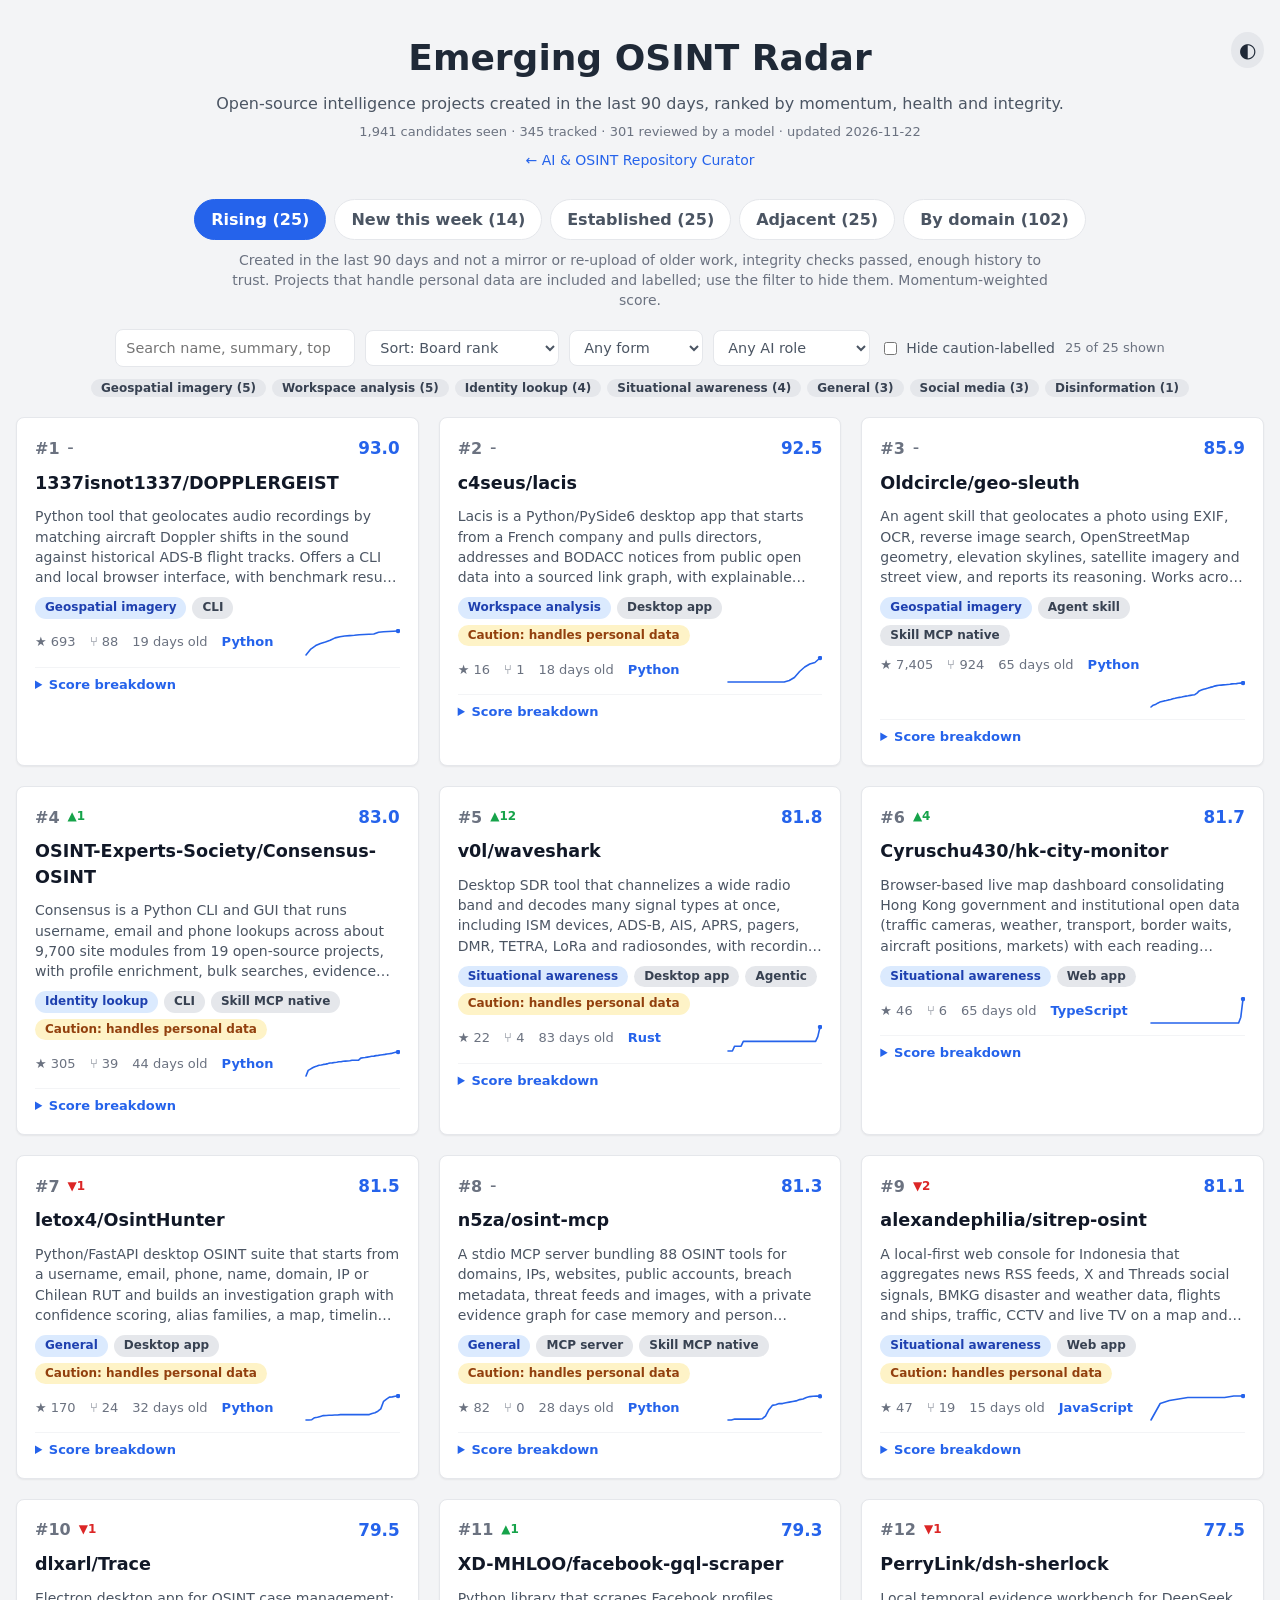
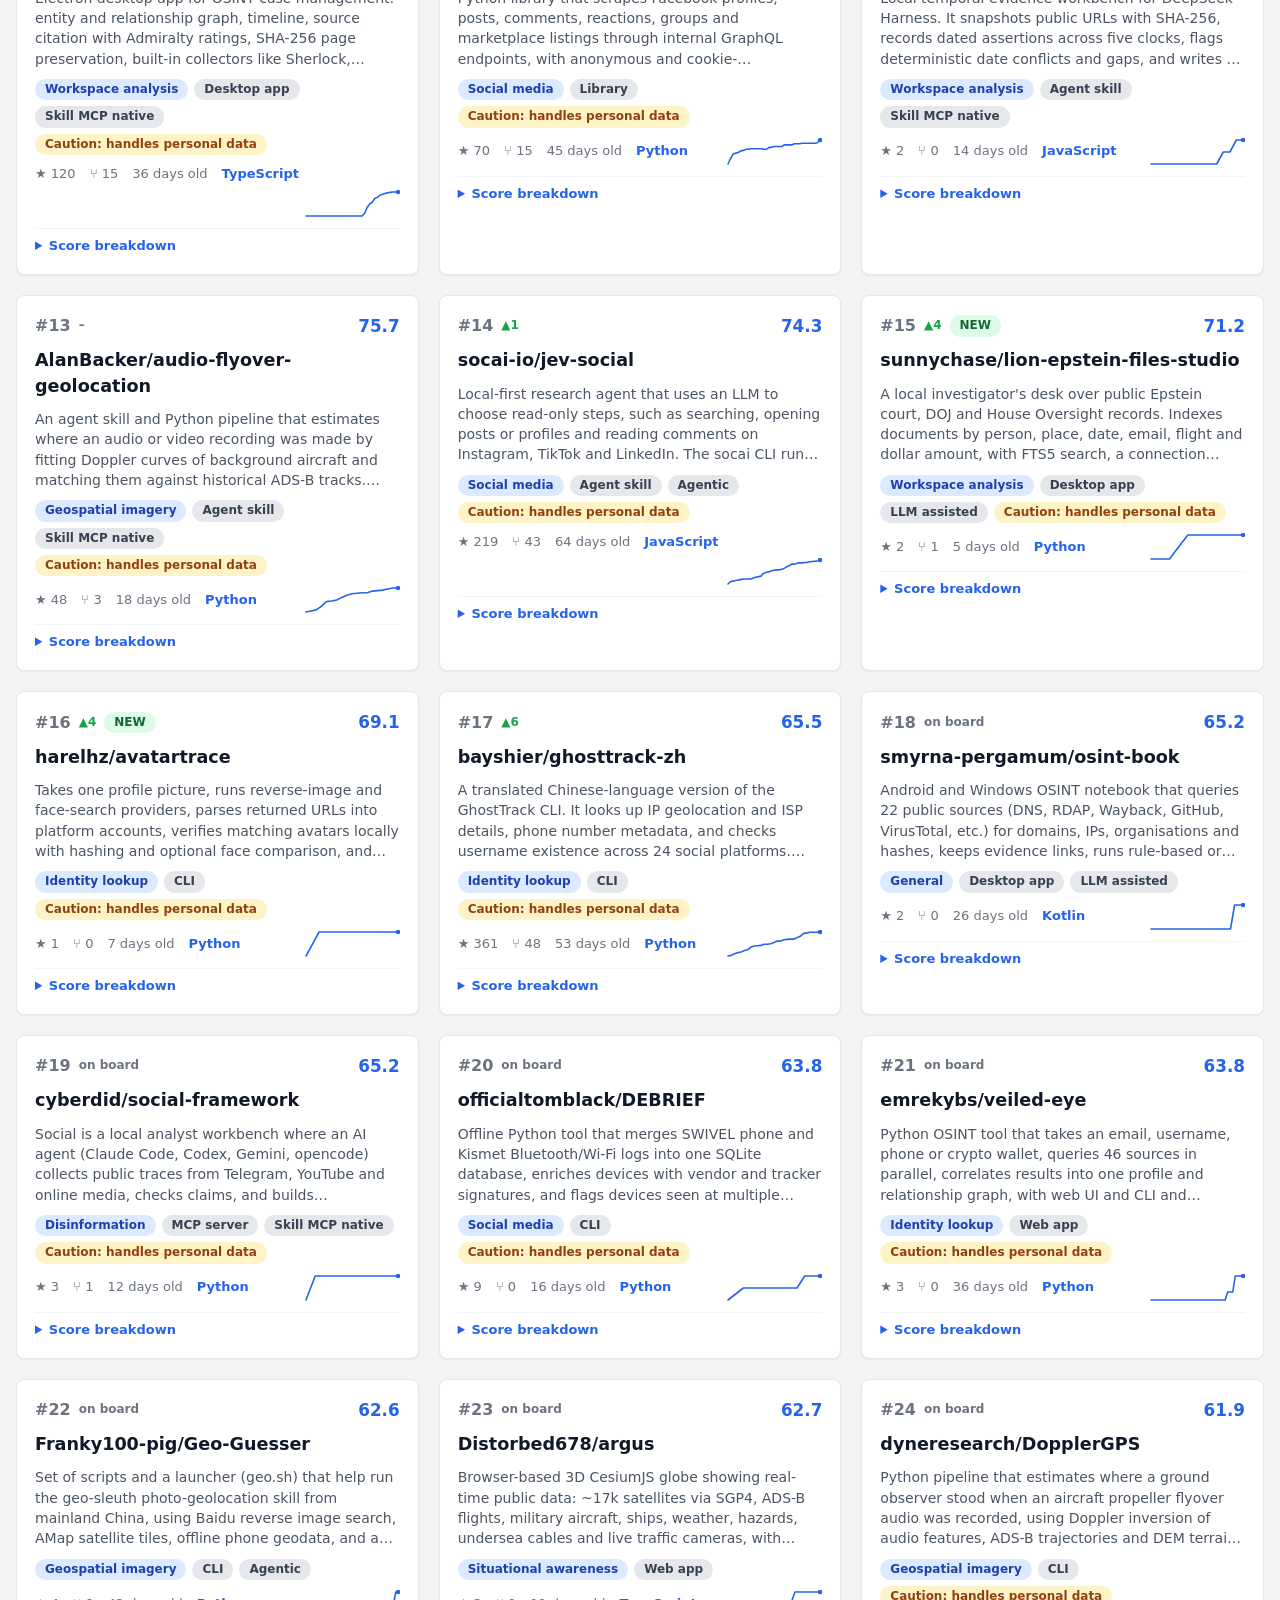
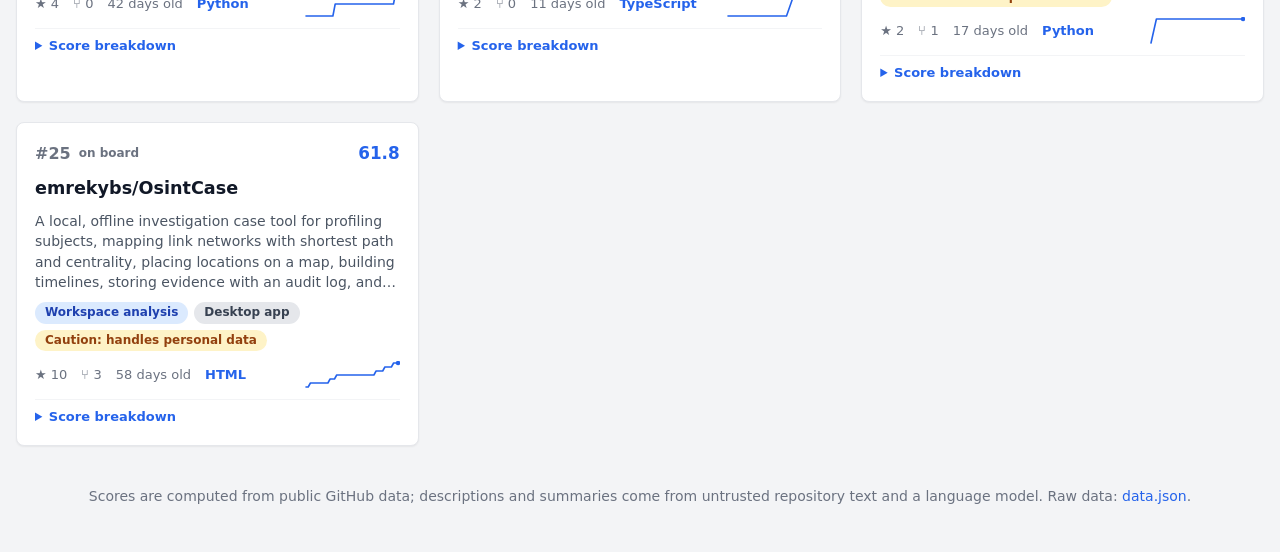
==== commit df28969e: "Chore: Auto-update OSINT tracker state and page" ====
--- a/docs/osint/index.html
+++ b/docs/osint/index.html
@@ -95,7 +95,7 @@
 <p>Scores are computed from public GitHub data; descriptions and summaries come from untrusted repository text and a language model. Raw data: <a href="data.json">data.json</a>.</p>
 </footer>
 </div>
-<script type="application/json" id="osint-data">{"version":1,"generated":"2026-11-21T13:51:13+00:00","window_days":90,"stats":{"candidates":1901,"tracked":341,"reviewed":299},"has_previous":true,"boards":{"rising":[{"rank":1,"rank_change":0,"id":1443613311,"full_name":"1337isnot1337/DOPPLERGEIST","html_url":"https://github.com/1337isnot1337/DOPPLERGEIST","description":"Python tool for aircraft Doppler audio geolocation using historical ADS-B flight data (Source-available)","language":"Python","license":"NOASSERTION","topics":["acoustic-geolocation","ads-b","aircraft-tracking","airplane","audio-forensics","doppler-effect","doppler-shift","geolocation"],"created_at":"2026-11-02T23:54:01Z","age_days":18,"stars":687,"forks":86,"status":"emerging","scope":"core","domain":"geospatial-imagery","domain_secondary":"transport-sensor","form":"cli","ai_role":"none","summary":"DOPPLERGEIST geolocates audio recordings by matching aircraft Doppler shifts in the audio against historical ADS-B flight data. It provides a Python CLI and a local browser interface, with examples and validation results.","strengths":["Concrete method with documented pipeline steps","Working CLI and local browser interface","Validation examples with measured accuracy"],"risks":["Source-available under PolyForm Noncommercial, not standard open source","Niche method with limited general applicability"],"reviewed":true,"readme_language":"en","sensitivity":"none","sensitivity_tags":[],"score":92.4,"rank_key":92.4,"confidence":1.0,"components":{"momentum":0.978,"activity":0.983,"maturity":0.75,"community":0.943,"utility":0.8},"integrity":{"mult":1.0,"flags":[]},"star_rate":13.571},{"rank":2,"rank_change":0,"id":1444935635,"full_name":"c4seus/lacis","html_url":"https://github.com/c4seus/lacis","description":"Desktop OSINT tool that maps French companies, their directors and addresses into a sourced link graph, and flags patterns worth a closer look.","language":"Python","license":"GPL-3.0","topics":["bodacc","company","company-data","desktop","desktop-app","desktop-application","francais","france"],"created_at":"2026-11-03T23:18:17Z","age_days":17,"stars":13,"forks":0,"status":"emerging","scope":"core","domain":"workspace-analysis","domain_secondary":"knowledge","form":"desktop-app","ai_role":"none","summary":"Lacis is a Python/PySide6 desktop app that starts from a French company and pulls directors, addresses and BODACC notices from public open data into a sourced link graph, with explainable rules flagging patterns such as mass domiciliation or phoenix companies.","strengths":["Sources every fact to the exact API response with date and SHA-256 fingerprint","Uses only public French open data (SIRENE, RNE, BODACC) with rate limiting and caching"],"risks":["Tracks directors and people across companies, which can enable personal profiling","Interface and docs are in French; 0.y version may change formats"],"reviewed":true,"readme_language":"en","sensitivity":"caution","sensitivity_tags":["personal-data-lookup"],"score":89.1,"rank_key":89.1,"confidence":1.0,"components":{"momentum":0.911,"activity":0.983,"maturity":1.0,"community":0.542,"utility":0.8},"integrity":{"mult":1.0,"flags":[]},"star_rate":1.857},{"rank":3,"rank_change":0,"id":1375615157,"full_name":"Oldcircle/geo-sleuth","html_url":"https://github.com/Oldcircle/geo-sleuth","description":"An agent skill that finds where a photo was taken — OpenStreetMap geometry, elevation skylines, satellite imagery and street view — and shows its work. Works with Claude Code, Codex, Cursor, Gemini CLI, OpenCode and GitHub Copilot.","language":"Python","license":"MIT","topics":["agent-skills","ai-agents","claude-code","codex","computer-vision","cursor","gemini-cli","geoguessr"],"created_at":"2026-09-18T08:51:34Z","age_days":64,"stars":7372,"forks":922,"status":"emerging","scope":"core","domain":"geospatial-imagery","domain_secondary":"media-forensics","form":"agent-skill","ai_role":"skill-mcp-native","summary":"An agent skill that geolocates a photo using EXIF, OCR, reverse image search, OpenStreetMap geometry, elevation skylines, satellite imagery and street view, and reports its reasoning. Works across several AI coding agents.","strengths":["Clear multi-stage pipeline with named scripts and data sources","Installation and requirements documented with setup steps","Multilingual README and benchmark/case examples"],"risks":["Depends on Google Street View and Baidu panorama sources whose terms may restrict use","Relies on browser automation for reverse image search"],"reviewed":true,"readme_language":"en","sensitivity":"none","sensitivity_tags":[],"score":86.4,"rank_key":86.4,"confidence":1.0,"components":{"momentum":0.998,"activity":0.684,"maturity":0.7,"community":0.93,"utility":0.8},"integrity":{"mult":1.0,"flags":[]},"star_rate":52.286},{"rank":4,"rank_change":null,"id":1462335687,"full_name":"xanderhutch/CyberView","html_url":"https://github.com/xanderhutch/CyberView","description":"CyberView: a rolling seven-day world map of publicly reported cyber events, for defenders. Sourced, verified and updated hourly.","language":"JavaScript","license":"MIT","topics":["cve","cybersecurity","cybersecurity-research","cybersecurity-tools","d3","news","osint","security"],"created_at":"2026-11-18T04:59:06Z","age_days":3,"stars":7,"forks":2,"status":"emerging","scope":"core","domain":"situational-awareness","domain_secondary":"threat-intel","form":"web-app","ai_role":"agentic","summary":"CyberView is a rolling seven-day world map of publicly reported cyber events for defenders, with timeline, trends, RSS/JSON feeds, a known-exploited feed with patch deadlines, and in-browser matching against a user's software inventory.","strengths":["Sources events against original government and vendor documents","Transparent status page for every automated routine","Client-side matching of inventories so files are not uploaded"],"risks":["Relies on AI-driven jobs whose accuracy is not independently shown","Scope is cyber news monitoring more than person-focused OSINT"],"reviewed":true,"readme_language":"en","sensitivity":"none","sensitivity_tags":[],"score":90.6,"rank_key":84.0,"confidence":0.562,"components":{"momentum":0.901,"activity":1.0,"maturity":0.8,"community":1.0,"utility":0.8},"integrity":{"mult":1.0,"flags":[]},"star_rate":1.145},{"rank":5,"rank_change":0,"id":1410624194,"full_name":"OSINT-Experts-Society/Consensus-OSINT","html_url":"https://github.com/OSINT-Experts-Society/Consensus-OSINT","description":"🔎 Username, email \u0026 phone OSINT — 9,700+ lookup checks from 19 projects, with profile enrichment, bulk searches, evidence graphs and expert-reviewed updates.","language":"Python","license":"GPL-3.0","topics":["bulk-search","cli","cybersecurity","cybersecurity-tools","digital-footprint","email-lookup","email-osint","graph-visualization"],"created_at":"2026-10-08T16:08:36Z","age_days":43,"stars":301,"forks":37,"status":"emerging","scope":"core","domain":"identity-lookup","domain_secondary":"workspace-analysis","form":"cli","ai_role":"skill-mcp-native","summary":"Consensus is a Python CLI and GUI that runs username, email and phone lookups across about 9,700 site modules from 19 open-source projects, with profile enrichment, bulk searches, evidence graphs, PDF reports and an MCP server for AI assistants.","strengths":["Large consolidated module set with a stated review process","Windows installer, PyPI package and source install options","Evidence graph and PDF reporting for investigations"],"risks":["Mass username and email lookups can enable profiling of private individuals","Claims of weekly expert review are unverified marketing"],"reviewed":true,"readme_language":"en","sensitivity":"caution","sensitivity_tags":["personal-data-lookup","social-profile-extraction"],"score":82.0,"rank_key":82.0,"confidence":1.0,"components":{"momentum":0.945,"activity":0.741,"maturity":0.75,"community":0.539,"utility":0.8},"integrity":{"mult":1.0,"flags":[]},"star_rate":4.857},{"rank":6,"rank_change":-2,"id":1427714043,"full_name":"letox4/OsintHunter","html_url":"https://github.com/letox4/OsintHunter","description":"🎯 The ultimate OSINT toolkit: investigation graph, confidence scoring, alias families, map, timeline and reports. 49 modules, 400+ sites, no API keys required.","language":"Python","license":"MIT","topics":["chile","cybersecurity","fastapi","investigation","osint","osint-framework","osint-tool","python"],"created_at":"2026-10-21T00:43:34Z","age_days":31,"stars":168,"forks":23,"status":"emerging","scope":"core","domain":"general","domain_secondary":"identity-lookup","form":"desktop-app","ai_role":"none","summary":"Python/FastAPI desktop OSINT suite that starts from a username, email, phone, name, domain, IP or Chilean RUT and builds an investigation graph with confidence scoring, alias families, a map, timeline and reports. Claims 49 modules and 400+ username sites, no API keys required.","strengths":["Investigation graph with evidence-linked findings and confidence scoring","Broad coverage of identifier types including Chilean RUT","Windows executable and source build options"],"risks":["Username and profile lookups can enable tracking of private individuals","Marketing-heavy README with superlatives and no detailed legal section shown in digest","Limited verification of module accuracy from README alone"],"reviewed":true,"readme_language":"en","sensitivity":"caution","sensitivity_tags":["personal-data-lookup","social-profile-extraction"],"score":81.6,"rank_key":81.6,"confidence":1.0,"components":{"momentum":0.988,"activity":0.729,"maturity":0.7,"community":0.403,"utility":0.8},"integrity":{"mult":1.0,"flags":[]},"star_rate":16.571},{"rank":7,"rank_change":-1,"id":1448825551,"full_name":"alexandephilia/sitrep-osint","html_url":"https://github.com/alexandephilia/sitrep-osint","description":"A real-time intelligence dashboard integrating global news, social media monitoring (X \u0026 Threads), interactive geospatial visualization, disaster and weather tracking, market data, and live TV/CCTV feeds.","language":"JavaScript","license":"MIT","topics":["cctv-monitoring","environment","incident-analysis","incident-detection","incident-reporting","indonesia","mapping","news-aggregator"],"created_at":"2026-11-06T22:49:38Z","age_days":14,"stars":47,"forks":19,"status":"emerging","scope":"core","domain":"situational-awareness","domain_secondary":"social-media","form":"web-app","ai_role":"none","summary":"A local-first web console for Indonesia that aggregates news RSS feeds, X and Threads social signals, BMKG disaster and weather data, flights and ships, traffic, CCTV and live TV on a map and 3D globe.","strengths":["Many named open data sources (BMKG, ADS-B, AIS, FIRMS, Sentinel-2)","Documented limitations and honest scope"],"risks":["Scraping X and Threads may breach platform terms and is fragile","Live CCTV and TV proxying of third-party streams raises legal questions"],"reviewed":true,"readme_language":"en","sensitivity":"caution","sensitivity_tags":["social-profile-extraction"],"score":80.6,"rank_key":80.6,"confidence":1.0,"components":{"momentum":0.873,"activity":0.741,"maturity":1.0,"community":0.34,"utility":null},"integrity":{"mult":1.0,"flags":[]},"star_rate":0.429},{"rank":8,"rank_change":-1,"id":1433112682,"full_name":"n5za/osint-mcp","html_url":"https://github.com/n5za/osint-mcp","description":"86-tool OSINT MCP server with private evidence graphs, image analysis, reverse search, and person dossiers.","language":"Python","license":"MIT","topics":["bug-bounty","mcp","model-context-protocol","opencode","opencode-ai","opencode-plugin","opencode-skills","osint"],"created_at":"2026-10-25T11:15:28Z","age_days":27,"stars":83,"forks":0,"status":"emerging","scope":"core","domain":"general","domain_secondary":"workspace-analysis","form":"mcp-server","ai_role":"skill-mcp-native","summary":"A stdio MCP server bundling 88 OSINT tools for domains, IPs, websites, public accounts, breach metadata, threat feeds and images, with a private evidence graph for case memory and person dossiers. Optional API keys extend coverage.","strengths":["Broad tool catalog with clear install and verification steps","Works mostly without API keys and includes a doctor command"],"risks":["Person dossiers and breach metadata lookups raise privacy concerns","Description and README mention of 86 versus 88 tools is inconsistent","Single-author project with unverified maturity"],"reviewed":true,"readme_language":"en","sensitivity":"caution","sensitivity_tags":["breach-lookup","personal-data-lookup","social-profile-extraction"],"score":80.5,"rank_key":80.5,"confidence":1.0,"components":{"momentum":0.921,"activity":0.652,"maturity":1.0,"community":0.304,"utility":0.8},"integrity":{"mult":1.0,"flags":[]},"star_rate":2.571},{"rank":9,"rank_change":-1,"id":1422773459,"full_name":"dlxarl/Trace","html_url":"https://github.com/dlxarl/Trace","description":"Local-First OSINT \u0026 Intelligence Investigation Platform","language":"TypeScript","license":"MIT","topics":["electron","osint","osint-tool","react","tools"],"created_at":"2026-10-16T23:34:30Z","age_days":35,"stars":120,"forks":15,"status":"emerging","scope":"core","domain":"workspace-analysis","domain_secondary":"identity-lookup","form":"desktop-app","ai_role":"skill-mcp-native","summary":"Electron desktop app for OSINT case management: entity and relationship graph, timeline, source citation with Admiralty ratings, SHA-256 page preservation, built-in collectors like Sherlock, Maigret and Holehe, local Markdown storage, and an MCP read-only interface.","strengths":["Local-first storage as plain Markdown files","Source preservation with SHA-256 hashes and Admiralty ratings","Named built-in collectors and graph analysis features"],"risks":["Bundles username and email lookup tools that can profile individuals","Feature list is extensive; hard to verify depth from README digest alone"],"reviewed":true,"readme_language":"en","sensitivity":"caution","sensitivity_tags":["personal-data-lookup"],"score":78.8,"rank_key":78.8,"confidence":1.0,"components":{"momentum":0.94,"activity":0.611,"maturity":0.75,"community":0.501,"utility":0.8},"integrity":{"mult":1.0,"flags":[]},"star_rate":3.714},{"rank":10,"rank_change":null,"id":1375909717,"full_name":"Cyruschu430/hk-city-monitor","html_url":"https://github.com/Cyruschu430/hk-city-monitor","description":"Real-time situational-awareness dashboard for Hong Kong - one map, many official open data sources, no API keys in the client. Open source (AGPL-3.0); not a government system.","language":"TypeScript","license":"AGPL-3.0","topics":["agpl","cloudflare-workers","dashboard","deckgl","geospatial","gis","hong-kong","maplibre"],"created_at":"2026-09-18T13:27:23Z","age_days":64,"stars":21,"forks":1,"status":"emerging","scope":"core","domain":"situational-awareness","domain_secondary":"geospatial-imagery","form":"web-app","ai_role":"none","summary":"Browser-based live map dashboard consolidating Hong Kong government and institutional open data (traffic cameras, weather, transport, border waits, aircraft positions, markets) with each reading linked to its publisher. Static app with a whitelisted Cloudflare Worker proxy.","strengths":["Clear source catalogue with endpoints, cadence and licence in SOURCES.md","Every reading traceable to its publisher","No API keys in client bundle"],"risks":["Mostly a civic dashboard; OSINT framing is light","Proxy routes third-party data, so upstream terms must be respected"],"reviewed":true,"readme_language":"en","sensitivity":"none","sensitivity_tags":[],"score":78.1,"rank_key":78.1,"confidence":1.0,"components":{"momentum":0.897,"activity":0.739,"maturity":0.75,"community":0.37,"utility":0.8},"integrity":{"mult":1.0,"flags":[]},"star_rate":1.143},{"rank":11,"rank_change":14,"id":1450208569,"full_name":"PerryLink/dsh-sherlock","html_url":"https://github.com/PerryLink/dsh-sherlock","description":"Sherlock-compatible public username checks for DeepSeek Harness.","language":"JavaScript","license":"Apache-2.0","topics":["deepseek-harness","dsh-plugin","osint","reconnaissance","sherlock","social-media","username"],"created_at":"2026-11-08T11:11:55Z","age_days":13,"stars":2,"forks":0,"status":"emerging","scope":"core","domain":"media-forensics","domain_secondary":"web-capture","form":"agent-skill","ai_role":"skill-mcp-native","summary":"A local temporal evidence workbench for DeepSeek Harness. It snapshots public URLs with SHA-256, records dated assertions across five clocks, flags deterministic date conflicts and gaps, and writes a report. It does not issue true/false verdicts.","strengths":["Frozen snapshots with SHA-256 hashes support verification","Documents limits and explicitly avoids verdicts and people search","Clear pipeline from ingest to report"],"risks":["Name retained from Sherlock may mislead users about its purpose","Depends on a specific agent harness plugin"],"reviewed":true,"readme_language":"en","sensitivity":"none","sensitivity_tags":[],"score":76.3,"rank_key":76.1,"confidence":0.987,"components":{"momentum":0.8,"activity":0.83,"maturity":0.95,"community":0.14,"utility":0.8},"integrity":{"mult":1.0,"flags":[]},"star_rate":0.286},{"rank":12,"rank_change":1,"id":1410186540,"full_name":"XD-MHLOO/facebook-gql-scraper","html_url":"https://github.com/XD-MHLOO/facebook-gql-scraper","description":"Scrape Facebook GraphQL data without an API key — profiles, posts, comments, reactions, groups, marketplace, search_engine.","language":"Python","license":"MIT","topics":["facebook","facebook-api","facebook-comments","facebook-data","facebook-graph-api","facebook-groups","facebook-marketplace-api","facebook-marketplace-listings"],"created_at":"2026-10-08T11:08:00Z","age_days":44,"stars":65,"forks":14,"status":"emerging","scope":"core","domain":"social-media","domain_secondary":"web-capture","form":"library","ai_role":"none","summary":"Python library that scrapes Facebook profiles, posts, comments, reactions, groups and marketplace listings through internal GraphQL endpoints, with anonymous and cookie-authenticated modes and automatic Doc ID rediscovery via PyMiniRacer.","strengths":["Documented anonymous and authenticated modes with stated limits","Clear object model with usage examples for profiles and posts","Auto-rediscovers changed GraphQL Doc IDs"],"risks":["Scraping Facebook may violate platform terms of service","Authenticated mode requires session cookies, raising account and privacy concerns","Profile extraction of individuals with lead-generation framing"],"reviewed":true,"readme_language":"en","sensitivity":"caution","sensitivity_tags":["personal-data-lookup","social-profile-extraction"],"score":75.3,"rank_key":75.3,"confidence":1.0,"components":{"momentum":0.8,"activity":0.745,"maturity":0.9,"community":0.29,"utility":0.8},"integrity":{"mult":1.0,"flags":[]},"star_rate":0.286},{"rank":13,"rank_change":-3,"id":1444762873,"full_name":"AlanBacker/audio-flyover-geolocation","html_url":"https://github.com/AlanBacker/audio-flyover-geolocation","description":"Locate where a recording was made from the Doppler curves of aircraft in its background, matched against ADS-B history. Agent skill + tested Python pipeline, English / 简体中文.","language":"Python","license":"MIT","topics":["acoustics","ads-b","agent-skills","audio-forensics","claude-skills","doppler","geolocation","osint"],"created_at":"2026-11-03T19:50:34Z","age_days":17,"stars":48,"forks":3,"status":"emerging","scope":"core","domain":"geospatial-imagery","domain_secondary":"media-forensics","form":"agent-skill","ai_role":"skill-mcp-native","summary":"An agent skill and Python pipeline that estimates where an audio or video recording was made by fitting Doppler curves of background aircraft and matching them against historical ADS-B tracks. Includes synthetic blind-test accuracy results and documented limitations.","strengths":["Tested Python pipeline with documented accuracy on synthetic blind tests","Clear method explanation and limitations section","Bilingual documentation and CI badge"],"risks":["Can locate a recording's microphone position, which raises privacy and surveillance concerns","Method derived from a video with no released code; independent implementation","Requires careful responsible-use framing to avoid misuse against individuals"],"reviewed":true,"readme_language":"en","sensitivity":"caution","sensitivity_tags":["breach-lookup","person-tracking"],"score":74.9,"rank_key":74.9,"confidence":1.0,"components":{"momentum":0.906,"activity":0.486,"maturity":0.9,"community":0.29,"utility":0.8},"integrity":{"mult":1.0,"flags":[]},"star_rate":1.429},{"rank":14,"rank_change":-3,"id":1441157714,"full_name":"Data-Unix/MCP-MALTEGO","html_url":"https://github.com/Data-Unix/MCP-MALTEGO","description":"Maltego OSINT for AI agents: MCP server with 20 tools, 30 transforms, Machines, investigation copilot and native .mtgx. npx -y mcp-maltego","language":"Python","license":"MIT","topics":["ai-agents","cti","cybersecurity","graph-analysis","humint","linux","llm-agents","macbook"],"created_at":"2026-10-31T18:45:58Z","age_days":20,"stars":3,"forks":0,"status":"emerging","scope":"core","domain":"workspace-analysis","domain_secondary":"infrastructure-asm","form":"mcp-server","ai_role":"skill-mcp-native","summary":"MCP server letting AI agents run Maltego-style OSINT transforms and Machines, build link graphs with investigation state, and export native .mtgx files for Maltego Desktop/CE.","strengths":["Works with free Maltego Community Edition","Many transforms need no API keys","Concrete install and config documentation"],"risks":["Depends on Maltego ecosystem; some transforms need paid API keys","Heavy marketing language in README"],"reviewed":true,"readme_language":"en","sensitivity":"none","sensitivity_tags":[],"score":74.9,"rank_key":74.9,"confidence":1.0,"components":{"momentum":0.675,"activity":0.889,"maturity":1.0,"community":0.378,"utility":0.8},"integrity":{"mult":1.0,"flags":[]},"star_rate":0.143},{"rank":15,"rank_change":-3,"id":1376303804,"full_name":"socai-io/jev-social","html_url":"https://github.com/socai-io/jev-social","description":"Open-source, local-first social media research agent for Instagram, TikTok, and LinkedIn. Jev routes read-only steps; socai CLI captures cited browser evidence.","language":"JavaScript","license":"MIT","topics":["agent-skills","ai-agents","browser-agent","browser-automation","decision-model","deep-research","instagram","jev"],"created_at":"2026-09-18T18:48:15Z","age_days":63,"stars":217,"forks":43,"status":"emerging","scope":"core","domain":"social-media","domain_secondary":"web-capture","form":"agent-skill","ai_role":"agentic","summary":"Local-first research agent that uses an LLM to choose read-only steps, such as searching, opening posts or profiles and reading comments on Instagram, TikTok and LinkedIn. The socai CLI runs them in the user's signed-in Chrome and returns cited evidence for reports.","strengths":["Local-first design with read-only operations and documented data flow","Produces source-cited reports with recorded example output","Open source with a tests badge and a stated release version"],"risks":["Runs through the user's logged-in browser sessions, which raises platform terms and account-safety concerns","Profile and comment extraction could be used to build dossiers on individuals","Heavy reliance on a separate socai CLI and an OpenRouter key"],"reviewed":true,"readme_language":"en","sensitivity":"caution","sensitivity_tags":["social-profile-extraction"],"score":72.7,"rank_key":72.7,"confidence":1.0,"components":{"momentum":0.863,"activity":0.334,"maturity":0.95,"community":0.698,"utility":0.6},"integrity":{"mult":1.0,"flags":[]},"star_rate":0.714},{"rank":16,"rank_change":-7,"id":1432244766,"full_name":"harshaxyZ/thousand-eyes","html_url":"https://github.com/harshaxyZ/thousand-eyes","description":"OSINT self-audit CLI - one lead in (email - username - domain - url - phone), an impact-ranked evidence dossier out. Evidence-only, fenced, read-only.","language":"Python","license":"MIT","topics":["cli","footprint","osint","privacy","security"],"created_at":"2026-10-24T14:05:52Z","age_days":27,"stars":4,"forks":0,"status":"emerging","scope":"core","domain":"identity-lookup","domain_secondary":"breach-exposure","form":"cli","ai_role":"llm-assisted","summary":"CLI that takes an identifier you own (email, username, phone, URL, domain) and walks outward through platform accounts, breach exposure, PGP keys, archives and mail infrastructure, producing a ranked evidence dossier of what an attacker could exploit. Framed as a self-audit, with","strengths":["Evidence-first output with sources and snippets per finding","Explicitly flags handle reuse versus confirmed identity","Failed or blocked checks reported as inconclusive"],"risks":["Lookups on usernames, emails and phones could be used on third parties despite self-audit framing","Breach and stealer-log lookups involve personal data"],"reviewed":true,"readme_language":"en","sensitivity":"caution","sensitivity_tags":["breach-lookup","social-profile-extraction"],"score":71.9,"rank_key":71.9,"confidence":1.0,"components":{"momentum":0.675,"activity":0.752,"maturity":1.0,"community":0.345,"utility":0.8},"integrity":{"mult":1.0,"flags":[]},"star_rate":0.143},{"rank":17,"rank_change":null,"id":1351816093,"full_name":"v0l/waveshark","html_url":"https://github.com/v0l/waveshark","description":"Wireshark for the radio spectrum: channelize a wide span once, decode every signal in it at once","language":"Rust","license":"GPL-3.0","topics":["aprs","dmr","hackrf","limesdr","lora","osint","pocsag","radio"],"created_at":"2026-08-30T23:29:42Z","age_days":82,"stars":20,"forks":3,"status":"emerging","scope":"core","domain":"situational-awareness","domain_secondary":"transport-sensor","form":"desktop-app","ai_role":"agentic","summary":"Desktop SDR tool that channelizes a wide radio band and decodes many signal types at once, including ISM devices, ADS-B, AIS, APRS, pagers, DMR, TETRA, LoRa and radiosondes, with recording and an agent option.","strengths":["Decodes many protocols from one wide-band capture","Named decoders and bands with a clear install path","Passive reception of public transmissions"],"risks":["Intercepting TETRA and DMR traffic with decryption and key recovery raises legal concerns","Records voice and messages, which may capture private communications","Agent can transmit on radio, requiring licensing awareness"],"reviewed":true,"readme_language":"en","sensitivity":"caution","sensitivity_tags":["person-tracking"],"score":71.3,"rank_key":71.3,"confidence":1.0,"components":{"momentum":0.675,"activity":0.702,"maturity":0.85,"community":0.612,"utility":0.8},"integrity":{"mult":1.0,"flags":[]},"star_rate":0.143},{"rank":18,"rank_change":0,"id":1456673010,"full_name":"AmplitudeHawkLive93/playtime-osint-gaming-profiles","html_url":"https://github.com/AmplitudeHawkLive93/playtime-osint-gaming-profiles","description":"OSINT tool for Windows: type a nickname and get every public gaming profile behind it, with the games and the hours played.","language":"JavaScript","license":"MIT","topics":["gaming-profiles","osint","osint-tool","playstation","socmint","steam","username-search","xbox"],"created_at":"2026-11-13T14:05:27Z","age_days":7,"stars":84,"forks":5,"status":"emerging","scope":"core","domain":"identity-lookup","domain_secondary":"social-media","form":"desktop-app","ai_role":"none","summary":"Windows app that takes a gaming nickname and gathers the player's public profiles across platforms such as Steam, Xbox and PlayStation, showing games and hours played on one card. The README is mostly marketing and does not list data sources or limits.","strengths":["Clear, narrow purpose for cross-platform gaming profile lookup","Download for Windows is provided"],"risks":["Documentation names no concrete data sources, methods or limits","Heavy marketing language with little technical detail","Scraping gaming platform profiles may breach platform terms and raises privacy concerns"],"reviewed":true,"readme_language":"en","sensitivity":"caution","sensitivity_tags":["personal-data-lookup","social-profile-extraction"],"score":67.6,"rank_key":66.3,"confidence":0.914,"components":{"momentum":0.969,"activity":0.368,"maturity":0.65,"community":0.29,"utility":0.4},"integrity":{"mult":1.0,"flags":[]},"star_rate":12.0},{"rank":19,"rank_change":0,"id":1460777353,"full_name":"sunnychase/lion-epstein-files-studio","html_url":"https://github.com/sunnychase/lion-epstein-files-studio","description":"Investigator's desk over the public Epstein records: 349,000 documents and 585,000 pages from DOJ, House Oversight and court releases, indexed by person, place, date, e-mail, flight and dollar amount. Full-text search, connection graph, path finder, globe, money trail, case notebook. Every link backed by a quoted page. Redactions stay redacted.","language":"Python","license":"NOASSERTION","topics":["cesiumjs","document-analysis","epstein-files","full-text-search","investigative-journalism","knowledge-graph","osint","public-records"],"created_at":"2026-11-17T01:37:10Z","age_days":4,"stars":2,"forks":1,"status":"emerging","scope":"core","domain":"workspace-analysis","domain_secondary":"knowledge","form":"desktop-app","ai_role":"llm-assisted","summary":"A local investigator's desk over public Epstein court, DOJ and House Oversight records. Indexes documents by person, place, date, email, flight and dollar amount, with FTS5 search, a connection graph, a globe view, money trail and case notebook, served as a Rust binary over SQLit","strengths":["Every link is backed by a quoted source page","Runs locally as a static binary over SQLite with FTS5","Documents provenance per item, file and PDF page"],"risks":["Focuses on named private individuals, so person-centric lookups carry privacy concerns","Source-available license rather than fully open source","Donation and social promotion elements in README"],"reviewed":true,"readme_language":"en","sensitivity":"caution","sensitivity_tags":["personal-data-lookup"],"score":70.3,"rank_key":66.1,"confidence":0.722,"components":{"momentum":0.786,"activity":0.789,"maturity":0.55,"community":0.29,"utility":0.8},"integrity":{"mult":1.0,"flags":[]},"star_rate":0.189},{"rank":20,"rank_change":3,"id":1458456994,"full_name":"harelhz/avatartrace","html_url":"https://github.com/harelhz/avatartrace","description":"Find the accounts that use the same (or a very similar) profile picture: reverse-image discovery, then local hash and face verification. For catfish/scam detection and finding impersonators.","language":"Python","license":"MIT","topics":["catfish-detection","face-recognition","osint","python","reverse-image-search"],"created_at":"2026-11-15T04:57:11Z","age_days":6,"stars":1,"forks":0,"status":"emerging","scope":"core","domain":"identity-lookup","domain_secondary":"media-forensics","form":"cli","ai_role":"none","summary":"Takes one profile picture, runs reverse-image and face-search providers, parses returned URLs into platform accounts, verifies matching avatars locally with hashing and optional face comparison, and can expand usernames across 60 more sites.","strengths":["Clear CLI usage with sample output and stated limitations","Local hash and face verification with optional providers","Ethics section and explicit caveat that matches are leads"],"risks":["Face recognition on people and cross-site username expansion could enable stalking or deanonymisation","Relies on third-party reverse-image APIs with their own terms"],"reviewed":true,"readme_language":"en","sensitivity":"caution","sensitivity_tags":["face-recognition-people","person-tracking","social-profile-extraction"],"score":67.5,"rank_key":65.9,"confidence":0.891,"components":{"momentum":0.743,"activity":0.548,"maturity":0.95,"community":0.09,"utility":0.8},"integrity":{"mult":1.0,"flags":[]},"star_rate":0.15},{"rank":21,"rank_change":-1,"id":1439765879,"full_name":"emersonwendt/osint-br-skills","html_url":"https://github.com/emersonwendt/osint-br-skills","description":"Skills OSINT adaptadas ao Brasil para Claude e Claude Code","language":"Python","license":"NOASSERTION","topics":["agent-skills","brasil","claude","claude-code","inteligencia","investigacao-digital","osint"],"created_at":"2026-10-30T13:28:59Z","age_days":22,"stars":2,"forks":1,"status":"emerging","scope":"core","domain":"general","domain_secondary":"knowledge","form":"agent-skill","ai_role":"skill-mcp-native","summary":"A set of Portuguese-language agent skills adapted to Brazil for Claude and Claude Code, covering OSINT method, domain and infrastructure lookup, media and asset investigation, digital identity, evidence preservation with SHA-256 manifests, and other intelligence disciplines. Incl","strengths":["Concrete Brazilian sources and legal references (Registro.br RDAP, CNPJ, RAB/ANAC, CPP chain of custody)","Explicit ethics and legal limits documents and passive-collection emphasis"],"risks":["Identity lookup by username, email and phone could be misused for personal profiling","Recommends tools like Shodan and Censys and includes a scam-site playbook that needs careful use"],"reviewed":true,"readme_language":"pt","sensitivity":"caution","sensitivity_tags":["personal-data-lookup"],"score":65.6,"rank_key":65.6,"confidence":1.0,"components":{"momentum":0.776,"activity":0.634,"maturity":0.4,"community":0.403,"utility":0.8},"integrity":{"mult":1.0,"flags":[]},"star_rate":0.143},{"rank":22,"rank_change":-8,"id":1456635592,"full_name":"StormBrawlerSack/legwork-osint-ai-investigator","html_url":"https://github.com/StormBrawlerSack/legwork-osint-ai-investigator","description":"AI OSINT investigator for Windows: ask a question in plain words and get an answer built from public sources, with a source on every sentence.","language":"JavaScript","license":"MIT","topics":["ai-agent","ai-investigator","citations","investigation","llm","osint","osint-tool","research-assistant"],"created_at":"2026-11-13T13:30:28Z","age_days":8,"stars":231,"forks":8,"status":"emerging","scope":"core","domain":"general","domain_secondary":"knowledge","form":"desktop-app","ai_role":"agentic","summary":"Legwork is a Windows desktop AI investigator that answers user questions by reading public web sources and citing a source for each sentence, omitting single-source claims and stating gaps. The README is mostly marketing and design notes, with little detail on data sources or usa","strengths":["Citation on every sentence aids verification","Clear purpose statement for a Windows OSINT assistant"],"risks":["README is largely marketing and design description with few technical details","Downloadable app is closed-looking; source code and data-source details unclear"],"reviewed":true,"readme_language":"en","sensitivity":"none","sensitivity_tags":[],"score":65.8,"rank_key":64.5,"confidence":0.914,"components":{"momentum":0.935,"activity":0.315,"maturity":0.7,"community":0.29,"utility":0.4},"integrity":{"mult":1.0,"flags":[]},"star_rate":5.0},{"rank":23,"rank_change":null,"id":1397105935,"full_name":"bayshier/ghosttrack-zh","html_url":"https://github.com/bayshier/ghosttrack-zh","description":"GhostTrack 中文汉化版 | OSINT 追踪工具（IP/手机号/用户名）· 逻辑零改动纯汉化 · 原项目 HunxByts/GhostTrack","language":"Python","license":null,"topics":["chinese","ip-lookup","localization","osint","osint-tools","phone-number-lookup","recon","termux"],"created_at":"2026-09-30T05:53:02Z","age_days":52,"stars":360,"forks":48,"status":"emerging","scope":"core","domain":"identity-lookup","domain_secondary":"general","form":"cli","ai_role":"none","summary":"A translated Chinese-language version of the GhostTrack CLI. It looks up IP geolocation and ISP details, phone number metadata, and checks username existence across 24 social platforms. Logic is unchanged from upstream.","strengths":["Clear menu-based CLI with documented install and run steps","Covers IP, phone and username lookups in one tool","Localized README and interface for Chinese-speaking users"],"risks":["Upstream project has no open-source license, so redistribution rights are unclear","Derivative mirror of another author's work with stated copy-without-permission concerns","Username and phone lookups can support profiling of private individuals"],"reviewed":true,"readme_language":"zh","sensitivity":"caution","sensitivity_tags":["personal-data-lookup","social-profile-extraction"],"score":64.0,"rank_key":64.0,"confidence":1.0,"components":{"momentum":0.93,"activity":0.288,"maturity":0.5,"community":0.29,"utility":0.6},"integrity":{"mult":1.0,"flags":[]},"star_rate":3.429},{"rank":24,"rank_change":null,"id":1456681069,"full_name":"tempobouldercharm74/redstring-osint-link-analysis","html_url":"https://github.com/tempobouldercharm74/redstring-osint-link-analysis","description":"OSINT link analysis for Windows: accounts, companies, domains and wallets on one board, with a string for every public link between them.","language":"JavaScript","license":"MIT","topics":["due-diligence","graph-visualization","investigation","link-analysis","network-graph","osint","osint-tool"],"created_at":"2026-11-13T14:12:36Z","age_days":7,"stars":86,"forks":1,"status":"emerging","scope":"core","domain":"workspace-analysis","domain_secondary":"crypto-financial","form":"desktop-app","ai_role":"none","summary":"A Windows desktop board for OSINT investigations where cards for accounts, companies, people, domains and wallets are linked by labelled red strings showing the shared public record behind each connection.","strengths":["Clear investigation concept linking entities with sourced reasons","Desktop app is available for download"],"risks":["README is mostly marketing and demo description with little on data sources or limits","Unclear which public sources feed the link detection","Sensitivity tied to company and person due diligence"],"reviewed":true,"readme_language":"en","sensitivity":"caution","sensitivity_tags":["personal-data-lookup"],"score":65.0,"rank_key":63.7,"confidence":0.914,"components":{"momentum":0.959,"activity":0.315,"maturity":0.7,"community":0.106,"utility":0.4},"integrity":{"mult":1.0,"flags":[]},"star_rate":12.286},{"rank":25,"rank_change":null,"id":1456721563,"full_name":"WyrmSponsorDefend/tremor-osint-event-monitor","html_url":"https://github.com/WyrmSponsorDefend/tremor-osint-event-monitor","description":"OSINT monitor of world events from open sources.","language":"Python","license":"MIT","topics":["alerts","event-monitoring","geoint","news","osint","real-time"],"created_at":"2026-11-13T14:48:06Z","age_days":7,"stars":52,"forks":1,"status":"emerging","scope":"core","domain":"situational-awareness","domain_secondary":"transport-sensor","form":"desktop-app","ai_role":"none","summary":"Tremor is a Windows desktop app that watches public open sources such as feeds, wires, open data, flight tracking and cameras to alert users to emerging world events before they become headlines. The README is mostly marketing and demo description with few technical details on so","strengths":["Clear concept of early-warning monitoring from public sources","Named source types such as flight tracking and internet measurement"],"risks":["README lacks technical detail on data sources, methods and limits","Promotional tone with a download link to a commercial-looking site"],"reviewed":true,"readme_language":"en","sensitivity":"none","sensitivity_tags":[],"score":64.8,"rank_key":63.5,"confidence":0.914,"components":{"momentum":0.95,"activity":0.36,"maturity":0.6,"community":0.182,"utility":0.4},"integrity":{"mult":1.0,"flags":[]},"star_rate":7.429}],"new":[{"rank":1,"rank_change":0,"id":1462335687,"full_name":"xanderhutch/CyberView","html_url":"https://github.com/xanderhutch/CyberView","description":"CyberView: a rolling seven-day world map of publicly reported cyber events, for defenders. Sourced, verified and updated hourly.","language":"JavaScript","license":"MIT","topics":["cve","cybersecurity","cybersecurity-research","cybersecurity-tools","d3","news","osint","security"],"created_at":"2026-11-18T04:59:06Z","age_days":3,"stars":7,"forks":2,"status":"emerging","scope":"core","domain":"situational-awareness","domain_secondary":"threat-intel","form":"web-app","ai_role":"agentic","summary":"CyberView is a rolling seven-day world map of publicly reported cyber events for defenders, with timeline, trends, RSS/JSON feeds, a known-exploited feed with patch deadlines, and in-browser matching against a user's software inventory.","strengths":["Sources events against original government and vendor documents","Transparent status page for every automated routine","Client-side matching of inventories so files are not uploaded"],"risks":["Relies on AI-driven jobs whose accuracy is not independently shown","Scope is cyber news monitoring more than person-focused OSINT"],"reviewed":true,"readme_language":"en","sensitivity":"none","sensitivity_tags":[],"score":90.6,"rank_key":84.0,"confidence":0.562,"components":{"momentum":0.901,"activity":1.0,"maturity":0.8,"community":1.0,"utility":0.8},"integrity":{"mult":1.0,"flags":[]},"star_rate":1.145},{"rank":2,"rank_change":0,"id":1460777353,"full_name":"sunnychase/lion-epstein-files-studio","html_url":"https://github.com/sunnychase/lion-epstein-files-studio","description":"Investigator's desk over the public Epstein records: 349,000 documents and 585,000 pages from DOJ, House Oversight and court releases, indexed by person, place, date, e-mail, flight and dollar amount. Full-text search, connection graph, path finder, globe, money trail, case notebook. Every link backed by a quoted page. Redactions stay redacted.","language":"Python","license":"NOASSERTION","topics":["cesiumjs","document-analysis","epstein-files","full-text-search","investigative-journalism","knowledge-graph","osint","public-records"],"created_at":"2026-11-17T01:37:10Z","age_days":4,"stars":2,"forks":1,"status":"emerging","scope":"core","domain":"workspace-analysis","domain_secondary":"knowledge","form":"desktop-app","ai_role":"llm-assisted","summary":"A local investigator's desk over public Epstein court, DOJ and House Oversight records. Indexes documents by person, place, date, email, flight and dollar amount, with FTS5 search, a connection graph, a globe view, money trail and case notebook, served as a Rust binary over SQLit","strengths":["Every link is backed by a quoted source page","Runs locally as a static binary over SQLite with FTS5","Documents provenance per item, file and PDF page"],"risks":["Focuses on named private individuals, so person-centric lookups carry privacy concerns","Source-available license rather than fully open source","Donation and social promotion elements in README"],"reviewed":true,"readme_language":"en","sensitivity":"caution","sensitivity_tags":["personal-data-lookup"],"score":70.3,"rank_key":66.1,"confidence":0.722,"components":{"momentum":0.786,"activity":0.789,"maturity":0.55,"community":0.29,"utility":0.8},"integrity":{"mult":1.0,"flags":[]},"star_rate":0.189},{"rank":3,"rank_change":0,"id":1458456994,"full_name":"harelhz/avatartrace","html_url":"https://github.com/harelhz/avatartrace","description":"Find the accounts that use the same (or a very similar) profile picture: reverse-image discovery, then local hash and face verification. For catfish/scam detection and finding impersonators.","language":"Python","license":"MIT","topics":["catfish-detection","face-recognition","osint","python","reverse-image-search"],"created_at":"2026-11-15T04:57:11Z","age_days":6,"stars":1,"forks":0,"status":"emerging","scope":"core","domain":"identity-lookup","domain_secondary":"media-forensics","form":"cli","ai_role":"none","summary":"Takes one profile picture, runs reverse-image and face-search providers, parses returned URLs into platform accounts, verifies matching avatars locally with hashing and optional face comparison, and can expand usernames across 60 more sites.","strengths":["Clear CLI usage with sample output and stated limitations","Local hash and face verification with optional providers","Ethics section and explicit caveat that matches are leads"],"risks":["Face recognition on people and cross-site username expansion could enable stalking or deanonymisation","Relies on third-party reverse-image APIs with their own terms"],"reviewed":true,"readme_language":"en","sensitivity":"caution","sensitivity_tags":["face-recognition-people","person-tracking","social-profile-extraction"],"score":67.5,"rank_key":65.9,"confidence":0.891,"components":{"momentum":0.743,"activity":0.548,"maturity":0.95,"community":0.09,"utility":0.8},"integrity":{"mult":1.0,"flags":[]},"star_rate":0.15},{"rank":4,"rank_change":4,"id":1459092121,"full_name":"datarip/tg-downloader","html_url":"https://github.com/datarip/tg-downloader","description":"Cross-platform desktop app to review and download files from your Telegram groups","language":"Python","license":"MIT","topics":["databases","databreach","desktop-app","download-manager","leaks","linux","macos","osint"],"created_at":"2026-11-15T18:04:28Z","age_days":5,"stars":1,"forks":0,"status":"emerging","scope":"core","domain":"social-media","domain_secondary":"web-capture","form":"desktop-app","ai_role":"none","summary":"TDM is a Python/Tkinter desktop app and CLI that uses your own Telegram account via MTProto to list, scan and batch-download files from groups and channels you have joined, aimed at OSINT and evidence collection.","strengths":["Clear purpose and detailed install and requirements docs","Works across Windows, macOS and Linux with a CLI for automation"],"risks":["Mass collection of files from private channels raises privacy and legal concerns","Tags include leaks and databreach, so use could drift toward leaked-data gathering"],"reviewed":true,"readme_language":"en","sensitivity":"caution","sensitivity_tags":["breach-lookup","private-account-inference"],"score":59.1,"rank_key":56.3,"confidence":0.812,"components":{"momentum":0.493,"activity":0.71,"maturity":0.95,"community":0.258,"utility":null},"integrity":{"mult":1.0,"flags":[]},"star_rate":0.014},{"rank":5,"rank_change":2,"id":1462146846,"full_name":"officialtomblack/CYPHER-OSINT","html_url":"https://github.com/officialtomblack/CYPHER-OSINT","description":"🔍 Run OSINT on yourself before someone else does. Feed it your handles, name, email and phone: it hunts 900+ sites, public records and breach lists, maps what a stranger could piece together, then tells you how to shut each leak. Self-audit only. Results stay on your machine.","language":"Python","license":"MIT","topics":["cybersecurity","data-breach","digital-footprint","email-osint","holehe","infosec","linux","maigret"],"created_at":"2026-11-18T00:51:11Z","age_days":3,"stars":1,"forks":0,"status":"emerging","scope":"core","domain":"identity-lookup","domain_secondary":"breach-exposure","form":"cli","ai_role":"none","summary":"Self-audit OSINT CLI that takes a user's own handles, name, email and phone, searches hundreds of sites, public records and breach lists, lets the user confirm matches, and produces a local report with fix steps.","strengths":["Defensive self-audit framing with local-only results","Named tooling (maigret, holehe) and concrete install steps","Confirmation step avoids treating matches as proof"],"risks":["Could be repurposed to look up other people's identities","Breach list lookups on personal data","Linux-only and tested on a single distro"],"reviewed":true,"readme_language":"en","sensitivity":"caution","sensitivity_tags":["breach-lookup","personal-data-lookup","social-profile-extraction"],"score":61.0,"rank_key":55.5,"confidence":0.636,"components":{"momentum":0.757,"activity":0.303,"maturity":0.8,"community":0.09,"utility":0.8},"integrity":{"mult":1.0,"flags":[]},"star_rate":0.175},{"rank":6,"rank_change":3,"id":1459287708,"full_name":"osintario/osintario.github.io","html_url":"https://github.com/osintario/osintario.github.io","description":"Directorio en español de herramientas OSINT revisado a mano: qué hace cada una, si sigue activa y cuándo usarla con cuidado.","language":"HTML","license":null,"topics":["awesome-list","cybersecurity","osint","osint-tools","spanish","threat-intelligence"],"created_at":"2026-11-15T22:09:28Z","age_days":5,"stars":3,"forks":0,"status":"emerging","scope":"core","domain":"knowledge","domain_secondary":"general","form":"web-app","ai_role":"none","summary":"Spanish-language curated directory of OSINT tools, noting activity status, registration or payment needs and cautious-use guidance. Also offers Multi-OSINT Lite, a browser-based lookup of domains, IPs, emails and phones across several public sources.","strengths":["Manually reviewed tool listings with status markers","Strong ethical and legal guidance, including flags on sensitive tools","Trilingual (ES/EN/PT) with a browser-based lookup that does not send queries to the server"],"risks":["Lookup tool covers person and email/phone identifiers, which carries caution-level privacy implications","Relies on a single maintainer for ongoing curation"],"reviewed":true,"readme_language":"es","sensitivity":"caution","sensitivity_tags":["breach-lookup","personal-data-lookup"],"score":57.3,"rank_key":54.4,"confidence":0.809,"components":{"momentum":0.815,"activity":0.72,"maturity":0.25,"community":0.09,"utility":0.8},"integrity":{"mult":0.9,"flags":["new_owner_account"]},"star_rate":0.329},{"rank":7,"rank_change":null,"id":1464908012,"full_name":"HackUnderway/hackunderway-cli","html_url":"https://github.com/HackUnderway/hackunderway-cli","description":"Terminal-based OSINT intelligence console for the HACKUNDERWAY API. Seven modules, TXT and PDF reports.","language":"Python","license":"MIT","topics":["api-client","cli","cybersecurity","hackunderway","infosec","osint","python","reconnaissance"],"created_at":"2026-11-20T02:52:14Z","age_days":1,"stars":1,"forks":0,"status":"emerging","scope":"core","domain":"identity-lookup","domain_secondary":"social-media","form":"cli","ai_role":"none","summary":"Python terminal console that runs username, social media, email, phone and domain lookups through the paid HACKUNDERWAY API, with a confirmation prompt per paid lookup and TXT/PDF report export.","strengths":["Seven clearly named lookup modules","Credit-controlled with confirmation before paid lookups","Supports TXT and PDF reports and a custom client example"],"risks":["Depends on a single paid third-party API; project continuity tied to that service","Person lookups across social platforms and phone/email raise privacy concerns","Relies on vendor-hosted API, so data handling is outside the repo"],"reviewed":true,"readme_language":"en","sensitivity":"caution","sensitivity_tags":["personal-data-lookup","social-profile-extraction"],"score":61.8,"rank_key":53.8,"confidence":0.464,"components":{"momentum":0.767,"activity":0.393,"maturity":0.7,"community":0.09,"utility":0.8},"integrity":{"mult":1.0,"flags":[]},"star_rate":0.198},{"rank":8,"rank_change":2,"id":1462722732,"full_name":"highstat/chaingraph","html_url":"https://github.com/highstat/chaingraph","description":"Open-source crypto forensics \u0026 OSINT workspace: multi-chain fund-flow graphs, mixer \u0026 obfuscation analysis, risk scoring, GEOINT. Runs in your browser, no API keys.","language":"TypeScript","license":"MIT","topics":["bitcoin","blockchain","chain-analysis","crypto","ethereum","forensics","geoint","investigation"],"created_at":"2026-11-18T11:43:48Z","age_days":3,"stars":1,"forks":0,"status":"emerging","scope":"core","domain":"crypto-financial","domain_secondary":"geospatial-imagery","form":"web-app","ai_role":"none","summary":"Open-source, browser-based crypto forensics workspace for tracing multi-chain fund flows, detecting mixers and obfuscation patterns, scoring risk, and running GEOINT and phone, username, domain and IP lookups.","strengths":["Runs client-side with no API keys for main networks","Lists 17 named obfuscation detectors and concrete features","MIT licensed with CI and live demo"],"risks":["Phone and username pivots could be used for identifying individuals","Crypto tracing tools can be misused for targeting wallet holders","Relies on README claims without deep limits documentation in digest"],"reviewed":true,"readme_language":"en","sensitivity":"caution","sensitivity_tags":["personal-data-lookup"],"score":55.8,"rank_key":50.2,"confidence":0.63,"components":{"momentum":0.541,"activity":0.452,"maturity":0.9,"community":0.09,"utility":0.8},"integrity":{"mult":1.0,"flags":[]},"star_rate":0.033},{"rank":9,"rank_change":2,"id":1465091913,"full_name":"cholcomb272/osint-correlation-engine","html_url":"https://github.com/cholcomb272/osint-correlation-engine","description":"Evidence-driven infrastructure disruption correlation and investigation platform","language":"Python","license":"NOASSERTION","topics":["cytoscape","fastapi","network-observability","osint","postgresql","threat-intelligence"],"created_at":"2026-11-20T06:56:36Z","age_days":1,"stars":1,"forks":0,"status":"emerging","scope":"core","domain":"situational-awareness","domain_secondary":"infrastructure-asm","form":"web-app","ai_role":"none","summary":"Open-source platform that collects public infrastructure disruption feeds (CISA, Cloudflare, GitHub, Google Cloud status, RIPEstat BGP, IODA), correlates events with explainable heuristics, and provides a dashboard, APIs and investigation workspaces.","strengths":["Documents concrete public data sources and passive-only collection","States limits, explicitly avoiding attribution claims"],"risks":["Correlation is a heuristic and may be read as causal evidence","Scope sits near general network observability rather than people-focused OSINT"],"reviewed":true,"readme_language":"en","sensitivity":"none","sensitivity_tags":[],"score":55.7,"rank_key":47.6,"confidence":0.461,"components":{"momentum":0.575,"activity":0.524,"maturity":0.7,"community":0.09,"utility":0.8},"integrity":{"mult":1.0,"flags":[]},"star_rate":0.056},{"rank":10,"rank_change":2,"id":1459560492,"full_name":"Ghongha007/india-osint","html_url":"https://github.com/Ghongha007/india-osint","description":"Public records, open data and tools for investigating stories in India. Every link checked and dated.","language":"Python","license":"NOASSERTION","topics":["awesome-list","india","journalism","open-data","osint","public-records"],"created_at":"2026-11-16T04:57:02Z","age_days":5,"stars":3,"forks":0,"status":"emerging","scope":"core","domain":"knowledge","domain_secondary":"general","form":"document","ai_role":"none","summary":"A curated, dated awesome-list of 179 Indian public records and open data sources covering companies, courts, parliament, tenders, land, maps, disasters, transport, elections and more, with access and run-by notes and guidance on using records responsibly.","strengths":["Access, owner and check-date columns make sources easy to assess","Explicitly excludes private-person lookups and breached data"],"risks":["Many listed government portals block foreign visitors or time out","Links may go stale despite the check dates"],"reviewed":true,"readme_language":"en","sensitivity":"caution","sensitivity_tags":["breach-lookup","personal-data-lookup"],"score":49.2,"rank_key":46.3,"confidence":0.805,"components":{"momentum":0.82,"activity":0.419,"maturity":0.25,"community":0.09,"utility":0.8},"integrity":{"mult":0.85,"flags":["batch_publisher"]},"star_rate":0.33},{"rank":11,"rank_change":null,"id":1463971186,"full_name":"Ghongha007/china-osint","html_url":"https://github.com/Ghongha007/china-osint","description":"Public records, open data, research databases and tools for investigating stories about China. Every link checked and dated.","language":"Python","license":"NOASSERTION","topics":["awesome-list","china","hong-kong","journalism","open-data","osint","public-records"],"created_at":"2026-11-19T10:08:16Z","age_days":2,"stars":6,"forks":0,"status":"emerging","scope":"core","domain":"knowledge","domain_secondary":"general","form":"document","ai_role":"none","summary":"Curated awesome-list of 170 public records, open data, research databases and tools for investigating China, Hong Kong and Macau stories, with access, owner and last-checked dates per source and guidance on safe use.","strengths":["Dated link checks and access/owner columns make sources easy to verify","Explicitly excludes personal phone, address and leaked-data lookups"],"risks":["Many links unreachable from checker (35 of 170), some may be stale","Sources concern people's and state-sensitive matters; users must consider safety and legal risk"],"reviewed":true,"readme_language":"en","sensitivity":"caution","sensitivity_tags":["breach-lookup","personal-data-lookup"],"score":51.5,"rank_key":44.7,"confidence":0.545,"components":{"momentum":0.882,"activity":0.377,"maturity":0.3,"community":0.09,"utility":0.8},"integrity":{"mult":0.85,"flags":["batch_publisher"]},"star_rate":0.98},{"rank":12,"rank_change":1,"id":1458462189,"full_name":"deco31416/Reverse-Image-Engine-OSINT","html_url":"https://github.com/deco31416/Reverse-Image-Engine-OSINT","description":"Open-source OSINT platform for reverse image search and public social profile discovery, with a web dashboard, modular scrapers, and optional computer-vision services. Built and maintained by deco31416.com.","language":"TypeScript","license":"MIT","topics":["computer-vision","fastapi","image-search","osint","reverse-image-search","social-media","web-scraping"],"created_at":"2026-11-15T05:06:10Z","age_days":6,"stars":2,"forks":0,"status":"emerging","scope":"core","domain":"social-media","domain_secondary":"web-capture","form":"web-app","ai_role":"llm-assisted","summary":"Self-hosted OSINT platform with a Next.js dashboard and NestJS API for reverse image search across external engines and public social profile discovery, plus optional OpenCV face comparison and YOLO object detection services. Requires MongoDB; README includes setup steps and a us","strengths":["Modular architecture with documented components and ports","Clear setup sections and disclaimer that matches are leads needing verification"],"risks":["Includes face comparison on people, a sensitive capability requiring legal review","Social profile scraping may breach platform terms; README relies on user responsibility","README is partly truncated and promotional in tone"],"reviewed":true,"readme_language":"es","sensitivity":"caution","sensitivity_tags":["social-profile-extraction"],"score":43.7,"rank_key":42.1,"confidence":0.891,"components":{"momentum":0.483,"activity":0.264,"maturity":0.65,"community":0.09,"utility":0.6},"integrity":{"mult":1.0,"flags":[]},"star_rate":0.014},{"rank":13,"rank_change":1,"id":1458955509,"full_name":"Coderbhai777/GeoScope","html_url":"https://github.com/Coderbhai777/GeoScope","description":"3D global flight \u0026 geospatial intelligence tracker with real-time pilot cockpit HUD, photorealistic satellite imagery, and disaster telemetry.","language":"TypeScript","license":null,"topics":["3d-globe","aviation","buildinpublic","cesiumjs","cockpit-view","flight-simulator","flight-tracker","geoscope"],"created_at":"2026-11-15T15:40:50Z","age_days":5,"stars":1,"forks":0,"status":"emerging","scope":"core","domain":"situational-awareness","domain_secondary":"transport-sensor","form":"web-app","ai_role":"none","summary":"GeoScope is a 3D web globe built with CesiumJS that tracks live civilian flights from multiple ADS-B providers, offers a pilot cockpit view, Esri satellite imagery, and monitors natural disasters.","strengths":["Live ADS-B aircraft tracking across multiple providers","Clear setup steps with backend and frontend start instructions","Multi-hazard monitoring layer for disasters"],"risks":["Heavy marketing language and hashtag stuffing in README","Cockpit and simulator framing dilutes OSINT purpose","Data source licensing and terms for ADS-B feeds not detailed"],"reviewed":true,"readme_language":"en","sensitivity":"none","sensitivity_tags":[],"score":44.3,"rank_key":41.5,"confidence":0.813,"components":{"momentum":0.488,"activity":0.472,"maturity":0.4,"community":0.09,"utility":0.6},"integrity":{"mult":1.0,"flags":[]},"star_rate":0.014},{"rank":14,"rank_change":2,"id":1460331990,"full_name":"Suwqqw/kiberxuligan-osint","html_url":"https://github.com/Suwqqw/kiberxuligan-osint","description":"Local modular OSINT workstation and public data aggregation dashboard.","language":"Python","license":null,"topics":["cybersecurity","fastapi","open-source","osint","python","reconnaissance","security-tools","visjs"],"created_at":"2026-11-16T17:19:36Z","age_days":4,"stars":1,"forks":0,"status":"emerging","scope":"core","domain":"general","domain_secondary":"identity-lookup","form":"web-app","ai_role":"none","summary":"A local FastAPI web panel that aggregates username searches via wrapped CLI tools (Snoop, Blackbird, Nexfil), shows account links in a Vis.js graph, analyses photos (face detection, EXIF/GPS, hashing), and validates phone numbers. Runs on localhost.","strengths":["Runs locally without telemetry, per README","Clear install steps and named underlying tools"],"risks":["Username aggregation and face detection on photos raise personal-data concerns","Readme is thin on data sources and legal limits beyond a generic disclaimer","Discord-linked community; abandonment status unknown"],"reviewed":true,"readme_language":"ru","sensitivity":"caution","sensitivity_tags":["social-profile-extraction"],"score":43.3,"rank_key":39.2,"confidence":0.727,"components":{"momentum":0.526,"activity":0.54,"maturity":0.45,"community":0.09,"utility":0.6},"integrity":{"mult":0.9,"flags":["new_owner_account"]},"star_rate":0.023},{"rank":15,"rank_change":null,"id":1466376978,"full_name":"zlaxtert-code/PHONE-TRACEV1.0.1","html_url":"https://github.com/zlaxtert-code/PHONE-TRACEV1.0.1","description":"The console resolves carrier, line type, SMS gateway, registered area and coordinates — then plots them on the map.","language":"Python","license":"MIT","topics":["darkxcode","darkxcode-checker","osint-tool","osint-tools","phone-lookup","phone-number-lookup","phone-trace","phone-track-gps-tool"],"created_at":"2026-11-21T09:20:25Z","age_days":0,"stars":1,"forks":0,"status":"emerging","scope":"core","domain":"identity-lookup","domain_secondary":"geospatial-imagery","form":"cli","ai_role":"none","summary":"A Python console tool that takes a phone number and reports carrier, line type, SMS gateway, registered area and coordinates, plotting them on a map. The README is minimal and points to an external hosted API and promotional links.","strengths":["Clear single purpose: phone number to carrier and location","Includes CLI output screenshot"],"risks":["Phone location tracing of individuals raises privacy and legal concerns","Relies on external hosted API with little documentation of data sources or accuracy","Promotional branding and copied-looking template README"],"reviewed":true,"readme_language":"en","sensitivity":"caution","sensitivity_tags":["person-tracking","personal-data-lookup"],"score":47.8,"rank_key":38.4,"confidence":0.374,"components":{"momentum":0.608,"activity":0.554,"maturity":0.3,"community":0.09,"utility":0.4},"integrity":{"mult":1.0,"flags":[]},"star_rate":0.07},{"rank":16,"rank_change":1,"id":1463273225,"full_name":"hamzahethical/GhostTrace","html_url":"https://github.com/hamzahethical/GhostTrace","description":"Advanced OSINT \u0026 Cyber Threat Intelligence Platform — Phone OSINT, Photo/Image EXIF with GPS map, Username tracking across 16+ platforms, Email verification, Domain/IP recon, CVE search, and Target Dossier export. Built by Md Hamzah.","language":"HTML","license":null,"topics":["asn-lookup","cybersecurity","geolocation","ip-intelligence","osint","threat-intel"],"created_at":"2026-11-18T19:57:09Z","age_days":2,"stars":1,"forks":0,"status":"emerging","scope":"core","domain":"general","domain_secondary":"identity-lookup","form":"web-app","ai_role":"none","summary":"Browser-based OSINT suite offering phone number parsing, photo EXIF/GPS extraction with map, username search across 16+ platforms, email validation, DNS/IP/ASN lookups, CVE queries, and dossier JSON export.","strengths":["Runs client-side in the browser with no installation","Covers several OSINT modules in one interface","Lists named data sources such as NVD and crt.sh"],"risks":["Marketing-heavy README with little detail on limits or legal considerations","Phone and username lookups can target private individuals","Heavy stylistic claims such as 'Defense-Grade' without substantiation"],"reviewed":true,"readme_language":"en","sensitivity":"caution","sensitivity_tags":["personal-data-lookup","social-profile-extraction"],"score":43.9,"rank_key":36.1,"confidence":0.482,"components":{"momentum":0.57,"activity":0.419,"maturity":0.2,"community":0.09,"utility":0.6},"integrity":{"mult":1.0,"flags":[]},"star_rate":0.051},{"rank":17,"rank_change":1,"id":1458080041,"full_name":"Mamik11/Osinweb","html_url":"https://github.com/Mamik11/Osinweb","description":"Osintkid","language":"HTML","license":null,"topics":["osint","osint-tool","osint-toolkit","osint-tools"],"created_at":"2026-11-14T19:01:55Z","age_days":6,"stars":1,"forks":0,"status":"emerging","scope":"core","domain":"general","domain_secondary":null,"form":"web-app","ai_role":"none","summary":"An HTML-based project tagged as an OSINT toolkit, with a one-word description and a README containing only the title. Its actual features are unknown.","strengths":["Clearly tagged as OSINT"],"risks":["No documentation","Purpose and data sources unclear","Possible placeholder or abandoned project"],"reviewed":true,"readme_language":"en","sensitivity":"none","sensitivity_tags":[],"score":30.7,"rank_key":29.2,"confidence":0.897,"components":{"momentum":0.474,"activity":0.323,"maturity":0.0,"community":0.09,"utility":0.2},"integrity":{"mult":1.0,"flags":[]},"star_rate":0.007}],"established":[{"rank":1,"rank_change":0,"id":1307849897,"full_name":"bobslayerX/crypttrace","html_url":"https://github.com/bobslayerX/crypttrace","description":"OSINT toolkit for crypto investigations: trace stolen funds across EVM chains, Bitcoin, Litecoin, Dogecoin, Tron, Solana and TON — evidence packs, exchange deposit detection, CLI and web UI","language":"Python","license":"MIT","topics":["bitcoin","blockchain","blockchain-forensics","cli","cryptocurrency","ethereum","osint","osint-python"],"created_at":"2026-07-21T15:29:59Z","age_days":122,"stars":31,"forks":3,"status":"established","scope":"core","domain":"crypto-financial","domain_secondary":"workspace-analysis","form":"cli","ai_role":"none","summary":"Open-source toolkit that pulls public on-chain history for suspicious crypto addresses across EVM chains, Bitcoin, Tron, Solana and TON, labels entities, scores risk, maps fund flows, and builds evidence packs. Has CLI and local web UI.","strengths":["Documented data sources and per-chain API key requirements","Explicit honest limitations section on pseudonymity and mixers","Offline selftest and CI badge"],"risks":["Tracing funds toward identification points may touch on deanonymisation of account holders","Ronin case example names a sanctioned actor; use should follow legal process"],"reviewed":true,"readme_language":"en","sensitivity":"caution","sensitivity_tags":["personal-data-lookup"],"score":70.7,"rank_key":70.7,"confidence":1.0,"components":{"momentum":0.826,"activity":0.75,"maturity":0.85,"community":0.54,"utility":1.0},"integrity":{"mult":0.9,"flags":["new_owner_account"]},"star_rate":0.286},{"rank":2,"rank_change":1,"id":1317311010,"full_name":"cukierrro/Straznik","html_url":"https://github.com/cukierrro/Straznik","description":"Strażnik — nieoficjalne wczesne ostrzeganie o zagrożeniach powietrznych dla Polski. Fuzja sygnałów NEPTUN, mediów, RCB, ADS-B i PAŻP + aplikacja Android.","language":"JavaScript","license":"NOASSERTION","topics":["adsb","android","capacitor","early-warning","fastapi","maplibre","osint","poland"],"created_at":"2026-07-30T13:40:20Z","age_days":114,"stars":46,"forks":7,"status":"established","scope":"core","domain":"situational-awareness","domain_secondary":"transport-sensor","form":"mcp-server","ai_role":"none","summary":"Unofficial Polish early-warning app for airborne threats that fuses NEPTUN, media, RCB alerts, ADS-B aircraft data and PAZP signals into a map with alarms, backed by a FastAPI server and an Android app.","strengths":["Live multi-source fusion for a specific regional context","Detailed release history and user documentation link"],"risks":["Documentation is mostly in Polish release notes; limited data-source explanation in the excerpt","Alert-based app for public safety; accuracy and liability unclear"],"reviewed":true,"readme_language":"pl","sensitivity":"none","sensitivity_tags":[],"score":68.6,"rank_key":68.6,"confidence":1.0,"components":{"momentum":0.826,"activity":1.0,"maturity":0.55,"community":0.465,"utility":0.6},"integrity":{"mult":1.0,"flags":[]},"star_rate":0.286},{"rank":3,"rank_change":-1,"id":1432584558,"full_name":"forensicworks/hopline","html_url":"https://github.com/forensicworks/hopline","description":"Bitcoin investigation tools in your browser: follow the money, label wallets, flag patterns with reasons and write a verifiable report. Nothing to install, nothing stored on a server.","language":"JavaScript","license":"Apache-2.0","topics":["bitcoin","blockchain-analysis","blockchain-forensics","dfir","digital-forensics","esplora","graph-visualization","incident-response"],"created_at":"2026-10-24T20:50:41Z","age_days":27,"stars":3,"forks":1,"status":"established","scope":"core","domain":"crypto-financial","domain_secondary":"threat-intel","form":"web-app","ai_role":"none","summary":"Browser-based Bitcoin investigation workspace that traces transactions via public block explorer APIs, graphs wallet flows, applies labelled heuristics with stated reasons, and exports verifiable reports. Runs locally without a server.","strengths":["Local-first, no server storage","Built-in sanctions and ransomware address lists with sources documented","Heuristics explain their reasons and are labelled as non-proof"],"risks":["Heuristic attribution could mislead if over-trusted","Depends on third-party block explorer APIs"],"reviewed":true,"readme_language":"en","sensitivity":"none","sensitivity_tags":[],"score":65.9,"rank_key":65.9,"confidence":1.0,"components":{"momentum":0.919,"activity":0.85,"maturity":0.55,"community":0.603,"utility":0.8},"integrity":{"mult":0.9,"flags":["new_owner_account"]},"star_rate":0.429},{"rank":4,"rank_change":0,"id":1312144195,"full_name":"osintshifu/awesome-osint-repos","html_url":"https://github.com/osintshifu/awesome-osint-repos","description":"Continuously updated catalogue of open-source OSINT tools, skills, plugins, MCP servers, and agentic integrations.","language":"Python","license":"MIT","topics":["ai-osint","ai-scraping","awesome","awesome-list","deep-research","deep-research-agent","forensics","investigation"],"created_at":"2026-07-25T16:40:07Z","age_days":118,"stars":111,"forks":16,"status":"established","scope":"core","domain":"knowledge","domain_secondary":"general","form":"document","ai_role":"none","summary":"A continuously updated, hand-reviewed catalogue of OSINT tools, MCP servers, agent skills and agentic integrations, organised by category and by target input, with a CSV database and an emerging-projects list.","strengths":["Organised by category and by target input","Multiple linked indexes including emerging and agentic projects","Recently updated catalogue with hundreds of entries"],"risks":["Curated lists can go stale or lose maintenance","Catalogue content is largely links rather than original tooling"],"reviewed":true,"readme_language":"en","sensitivity":"none","sensitivity_tags":[],"score":63.4,"rank_key":63.4,"confidence":1.0,"components":{"momentum":0.988,"activity":0.436,"maturity":0.55,"community":0.46,"utility":0.8},"integrity":{"mult":1.0,"flags":[]},"star_rate":1.429},{"rank":5,"rank_change":0,"id":1336352043,"full_name":"FadeHack/instagram-username-finder","html_url":"https://github.com/FadeHack/instagram-username-finder","description":"A responsible, open-source Instagram username availability scanner. Async CLI with bounded concurrency, rate-limit backoff, resumable scans, Docker and GitHub Actions support.","language":"Python","license":"MIT","topics":["aiohttp","asyncio","asyncio-python","cli","cli-tool","docker","instagram","instagram-api"],"created_at":"2026-08-16T20:51:09Z","age_days":96,"stars":15,"forks":15,"status":"established","scope":"core","domain":"identity-lookup","domain_secondary":"social-media","form":"cli","ai_role":"none","summary":"Async Python CLI that generates short Instagram usernames and checks public profile pages to flag names with no visible profile. Supports rate-limit backoff, resumable scans, and txt, json, or csv output. Results are candidates only and must be verified on Instagram.","strengths":["Documents clear limitations and that results are not guaranteed claimable","Resumable checkpoints and conservative UNKNOWN classification","Concrete example run and multiple output formats"],"risks":["Brute-force enumeration of platform accounts may conflict with Instagram terms of service","Usefulness for OSINT is limited; mainly a username availability tool","Scope is contestable since the purpose is registration availability rather than investigation"],"reviewed":true,"readme_language":"en","sensitivity":"caution","sensitivity_tags":["personal-data-lookup","social-profile-extraction"],"score":59.8,"rank_key":59.8,"confidence":1.0,"components":{"momentum":0.942,"activity":0.03,"maturity":0.95,"community":0.23,"utility":0.8},"integrity":{"mult":1.0,"flags":[]},"star_rate":0.429},{"rank":6,"rank_change":0,"id":1302771042,"full_name":"k0nrd/COSINT","html_url":"https://github.com/k0nrd/COSINT","description":"Collaborative peer-to-peer OSINT investigation board — end-to-end encrypted, no server-side data, works offline. Desktop app for Windows \u0026 Linux.","language":"TypeScript","license":"MIT","topics":["crdt","desktop-app","electron","end-to-end-encryption","investigation","link-analysis","offline-first","osint"],"created_at":"2026-07-16T12:41:01Z","age_days":128,"stars":8,"forks":0,"status":"established","scope":"core","domain":"workspace-analysis","domain_secondary":null,"form":"desktop-app","ai_role":"none","summary":"COSINT is an offline-capable, peer-to-peer desktop investigation board for Windows and Linux. Analysts map entities, link them, grade sources, and collaborate in real time with end-to-end encryption and no server-side storage.","strengths":["Clear architecture with E2E encrypted P2P sync and no backend","Concrete features: entity taxonomy, Admiralty source grading, .trace export","Multilingual UI and offline and 100% local modes"],"risks":["Mostly case-management tooling rather than data collection","Tests and badges are self-reported; no independent verification of claims"],"reviewed":true,"readme_language":"en","sensitivity":"caution","sensitivity_tags":["personal-data-lookup"],"score":49.7,"rank_key":49.7,"confidence":1.0,"components":{"momentum":0.302,"activity":0.085,"maturity":0.95,"community":0.308,"utility":0.8},"integrity":{"mult":1.0,"flags":[]},"star_rate":0.0},{"rank":7,"rank_change":0,"id":1319995142,"full_name":"UseOSINT/Skills","html_url":"https://github.com/UseOSINT/Skills","description":"28 OSINT Agent Skills that turn Cursor, Claude \u0026 AI coding agents into a full open-source intelligence platform — reconnaissance, attribution, GEOINT, breach checks \u0026 due diligence. Ethical, sourced, passive-first.","language":"Shell","license":"MIT","topics":["agent-skills","ai-agents","claude","claude-skills","cursor","cursor-skills","cybersecurity","digital-forensics"],"created_at":"2026-08-02T09:21:29Z","age_days":111,"stars":65,"forks":7,"status":"established","scope":"core","domain":"general","domain_secondary":null,"form":"agent-skill","ai_role":"skill-mcp-native","summary":"A set of 28 agent skills for Cursor and Claude that chain OSINT techniques such as WHOIS, DNS, certificate transparency, breach lookups, reverse image search and geolocation into sourced reports. Includes install script and reference material.","strengths":["Broad coverage across OSINT domains with 10 workflows and 18 techniques","Emphasises passive-first methodology and sourced, confidence-rated findings","Includes install script and reference cookbooks"],"risks":["Breach lookups and person-focused pivots could enable personal data lookup","Marketing-heavy README with illustrative rather than verified example output","Relies on third-party API keys for several tools"],"reviewed":true,"readme_language":"en","sensitivity":"caution","sensitivity_tags":["breach-lookup","personal-data-lookup"],"score":48.7,"rank_key":48.7,"confidence":1.0,"components":{"momentum":0.895,"activity":0.03,"maturity":0.65,"community":0.37,"utility":0.8},"integrity":{"mult":0.9,"flags":["new_owner_account"]},"star_rate":0.286},{"rank":8,"rank_change":0,"id":1307788746,"full_name":"KillaMeep/waypoint-osint","html_url":"https://github.com/KillaMeep/waypoint-osint","description":"Free, open-source desktop app that estimates where a photo was taken. Self-contained, Windows, no paid APIs.","language":"Rust","license":"MIT","topics":["computer-vision","desktop-app","directml","geoguessr","geoint","geolocation","geospatial","image-geolocation"],"created_at":"2026-07-21T14:26:03Z","age_days":122,"stars":9,"forks":1,"status":"established","scope":"core","domain":"geospatial-imagery","domain_secondary":"media-forensics","form":"desktop-app","ai_role":"agentic","summary":"Free, open-source Windows desktop app that estimates where a photo was taken using a PLONK neural model, sun-position checks, and matching against Mapillary, Street View and Panoramax imagery.","strengths":["Runs locally with no paid APIs, per its description","Clear multi-stage pipeline with documented sources and evidence per candidate","Explicit ethical-use section"],"risks":["Sends photos-derived lookups to third-party imagery services in refinement stages","Dual-use potential for locating people from photos"],"reviewed":true,"readme_language":"en","sensitivity":"none","sensitivity_tags":[],"score":48.3,"rank_key":48.3,"confidence":1.0,"components":{"momentum":0.302,"activity":0.096,"maturity":0.9,"community":0.29,"utility":0.8},"integrity":{"mult":1.0,"flags":[]},"star_rate":0.0},{"rank":9,"rank_change":0,"id":1452724121,"full_name":"egnake/Ohsint-Framework","html_url":"https://github.com/egnake/Ohsint-Framework","description":"OSINT \u0026 Threat Intelligence Platform. 480+ Sherlock platforms, 280+ OSINT Framework catalog, Holehe 120+ live email registration checkers, Maltego graph pivot, Google Dork Studio \u0026 real-time threat radar.","language":"Python","license":"MIT","topics":["osint","osint-framework","osint-kali","osint-python","osint-reconnaissance","osint-resources","osint-tool","osint-toolkit"],"created_at":"2026-11-10T13:48:47Z","age_days":11,"stars":3,"forks":0,"status":"established","scope":"core","domain":"general","domain_secondary":"situational-awareness","form":"web-app","ai_role":"none","summary":"A multi-module OSINT web platform (FastAPI and React) bundling Sherlock username search, OSINT Framework catalog, Holehe email checks, Google dork tools, threat feed radar, case notes with IOC extraction and Maltego-style link graphs. README is largely marketing-heavy with unveri","strengths":["Integrates many established OSINT tools in one dashboard","Includes case notes and IOC extraction plus link graph features","Installation methods documented (local, Docker, Vercel)"],"risks":["Marketing claims such as 0% false positives are unsupported","README contains large unverified feature claims and possible copied catalog content","Email and username lookups enable personal-data inference"],"reviewed":true,"readme_language":"tr","sensitivity":"caution","sensitivity_tags":["personal-data-lookup","social-profile-extraction"],"score":48.8,"rank_key":48.2,"confidence":0.957,"components":{"momentum":0.686,"activity":0.274,"maturity":0.75,"community":0.09,"utility":0.6},"integrity":{"mult":1.0,"flags":[]},"star_rate":0.143},{"rank":10,"rank_change":0,"id":1342167405,"full_name":"gorkemguler/MetaScout","html_url":"https://github.com/gorkemguler/MetaScout","description":"Open-source, cross-platform document discovery \u0026 metadata reconnaissance tool  a modern, Windows-free alternative to FOCA.","language":"Python","license":"MIT","topics":["cybersecurity","document-analysis","exiftool","information-gathering","metadata","metadata-analysis","osint","security-tools"],"created_at":"2026-08-21T19:43:10Z","age_days":91,"stars":12,"forks":2,"status":"established","scope":"core","domain":"media-forensics","domain_secondary":"web-capture","form":"cli","ai_role":"none","summary":"Python CLI and local web UI that discovers PDF and Office documents on target domains via crawling, sitemaps, Wayback Machine and search dorking, then extracts metadata with ExifTool to report leaked usernames and other data.","strengths":["Clear FOCA-style purpose with named sources and tools","Cross-platform install instructions for macOS, Linux and Windows","Documented CLI, web UI, REST API and Docker options"],"risks":["Can expose authors and internal usernames of target organisations, a potential misuse vector","Optional PII content scanning and sensitive-file discovery broaden scope"],"reviewed":true,"readme_language":"en","sensitivity":"caution","sensitivity_tags":["breach-lookup","personal-data-lookup"],"score":47.4,"rank_key":47.4,"confidence":1.0,"components":{"momentum":0.686,"activity":0.085,"maturity":0.9,"community":0.29,"utility":0.8},"integrity":{"mult":0.85,"flags":["batch_publisher"]},"star_rate":0.143},{"rank":11,"rank_change":0,"id":1309616590,"full_name":"Gacut/OpenTrace","html_url":"https://github.com/Gacut/OpenTrace","description":"Offline desktop workspace for organizing OSINT investigations.","language":"Python","license":"MIT","topics":["desktop-application","investigation","offline","osint","pyside6","python"],"created_at":"2026-07-23T06:44:28Z","age_days":121,"stars":27,"forks":3,"status":"established","scope":"core","domain":"workspace-analysis","domain_secondary":"general","form":"desktop-app","ai_role":"none","summary":"OpenTrace is an offline Windows/Linux desktop app (PySide6) for organizing OSINT investigations with a visual board, tasks, sources, hypotheses, journal, SHA-256 integrity info, and portable case folders. No telemetry or accounts.","strengths":["Fully offline with no telemetry or accounts","Visual investigation board with relationships and exports","Tests in CI on Windows and Ubuntu"],"risks":["Early-stage project with limited documentation of data formats","Binary release targets Windows x64 only"],"reviewed":true,"readme_language":"en","sensitivity":"none","sensitivity_tags":[],"score":46.4,"rank_key":46.4,"confidence":1.0,"components":{"momentum":0.302,"activity":0.03,"maturity":1.0,"community":0.29,"utility":0.6},"integrity":{"mult":1.0,"flags":[]},"star_rate":0.0},{"rank":12,"rank_change":0,"id":1310141028,"full_name":"Not-SockPuppet/anakrisis","html_url":"https://github.com/Not-SockPuppet/anakrisis","description":"Ethics-aware OSINT investigation planning, collection, and risk evaluation, delivered as an MCP server. Classification, risk tiers, hard stops, and defensible documentation — driven by local YAML doctrine.","language":"Python","license":"MIT","topics":["ai","ai-agent","automation","cli","cybersecurity","data-science","database","demo"],"created_at":"2026-07-23T16:20:42Z","age_days":120,"stars":9,"forks":0,"status":"established","scope":"core","domain":"general","domain_secondary":"workspace-analysis","form":"mcp-server","ai_role":"skill-mcp-native","summary":"An MCP server that helps plan OSINT investigations, classifies them, scores risk against local YAML doctrine, flags prohibited actions and scaffolds case documentation. Collection is performed by the connected model.","strengths":["Clear governance focus with risk tiers and hard stops","Documented Docker install and nine named tools","Deterministic local configuration with no server-side network calls"],"risks":["Collection is delegated to a cloud model, so downstream use depends on the user's model and conduct","Research persona usage could enable covert collection"],"reviewed":true,"readme_language":"en","sensitivity":"caution","sensitivity_tags":[],"score":44.9,"rank_key":44.9,"confidence":1.0,"components":{"momentum":0.302,"activity":0.03,"maturity":0.95,"community":0.277,"utility":0.6},"integrity":{"mult":1.0,"flags":[]},"star_rate":0.0},{"rank":13,"rank_change":0,"id":1335308811,"full_name":"dRafaleD/The-Trackher","html_url":"https://github.com/dRafaleD/The-Trackher","description":"Open-source digital footprint cleaner and OSINT tool","language":"Python","license":"MIT","topics":["cli","cross-platform","cybersecurity","data-cleanup","digital-footprint","email-security","osint","privacy-tools"],"created_at":"2026-08-15T18:11:11Z","age_days":97,"stars":6,"forks":0,"status":"established","scope":"core","domain":"general","domain_secondary":"breach-exposure","form":"cli","ai_role":"none","summary":"Python CLI and GUI toolkit for reviewing parts of your own digital footprint: username and email account checks, HIBP breach exposure, search dorks, HTML/JSON reports, and local cleanup and secure deletion tools. Intended for accounts you own or have permission to check.","strengths":["Explicit ethics and usage policy","Dry-run support before destructive actions","Documents limitations of secure deletion and identity correlation"],"risks":["Username and email lookups could be misused against others despite the usage policy","Mixed scope: cleanup and deletion tools go beyond OSINT","README is partly truncated in the data"],"reviewed":true,"readme_language":"en","sensitivity":"caution","sensitivity_tags":["breach-lookup","social-profile-extraction"],"score":43.9,"rank_key":43.9,"confidence":1.0,"components":{"momentum":0.302,"activity":0.054,"maturity":1.0,"community":0.14,"utility":0.6},"integrity":{"mult":1.0,"flags":[]},"star_rate":0.0},{"rank":14,"rank_change":0,"id":1324679838,"full_name":"HackUnderway/instagram_detective","html_url":"https://github.com/HackUnderway/instagram_detective","description":"Instagram OSINT Framework to extract public profiles, posts, reels, comments, mentions, hashtags, and places from Instagram using the Apify API. 🕵🏽‍♂️","language":"Python","license":"MIT","topics":["api","apify","cybersecurity","instagram","osint","python"],"created_at":"2026-08-06T03:02:54Z","age_days":107,"stars":10,"forks":1,"status":"established","scope":"core","domain":"social-media","domain_secondary":"web-capture","form":"cli","ai_role":"none","summary":"CLI tool that uses the Apify instagram-scraper API to collect public Instagram profiles, posts, reels, comments, mentions, hashtags and places, saving JSON and TXT reports with timestamps.","strengths":["Clear CLI usage examples for each target type","Batch processing from TXT file and local timestamped reports","Lists dependencies and supported systems"],"risks":["Profile scraping of individuals could enable social profile extraction","Relies on a third-party paid scraping service and API key","Disclaimer is generic; limited discussion of legal or platform-terms considerations"],"reviewed":true,"readme_language":"en","sensitivity":"caution","sensitivity_tags":["personal-data-lookup","social-profile-extraction"],"score":41.3,"rank_key":41.3,"confidence":1.0,"components":{"momentum":0.302,"activity":0.0,"maturity":0.7,"community":0.29,"utility":0.8},"integrity":{"mult":1.0,"flags":[]},"star_rate":0.0},{"rank":15,"rank_change":0,"id":1342443879,"full_name":"osintbrazuca/SimpleReconDorking","html_url":"https://github.com/osintbrazuca/SimpleReconDorking","description":"Ferramenta de dorking em múltiplos motores de busca para coleta de URLs em operações de OSINT e reconhecimento. ","language":"Python","license":"Apache-2.0","topics":["cybersecurity","hacking","hacking-tool","osint","osint-python","osint-tool","osint-tools","python"],"created_at":"2026-08-22T04:34:02Z","age_days":91,"stars":14,"forks":1,"status":"established","scope":"core","domain":"web-capture","domain_secondary":"general","form":"cli","ai_role":"none","summary":"SimpleReconDorking runs search dorks in parallel across multiple search engines and returns the union of found URLs. Supports dork strings, files, a built-in categorised catalogue, and stdin, with Docker install and usage examples.","strengths":["Clear purpose and multiple input modes","Documented usage examples and Docker setup","Built-in dork catalogue by category"],"risks":["Dorking can be used to find exposed targets; README carries a consent warning only","Some engines require browser bypass, which may violate terms of service"],"reviewed":true,"readme_language":"pt","sensitivity":"none","sensitivity_tags":[],"score":40.1,"rank_key":40.1,"confidence":1.0,"components":{"momentum":0.302,"activity":0.0,"maturity":0.65,"community":0.29,"utility":0.8},"integrity":{"mult":1.0,"flags":[]},"star_rate":0.0},{"rank":16,"rank_change":1,"id":1332932794,"full_name":"ail-project/CCWget","html_url":"https://github.com/ail-project/CCWget","description":"Common Crawl Wget","language":"Python","license":"AGPL-3.0","topics":["cti","osint"],"created_at":"2026-08-13T09:22:58Z","age_days":100,"stars":7,"forks":0,"status":"established","scope":"core","domain":"web-capture","domain_secondary":"infrastructure-asm","form":"cli","ai_role":"none","summary":"Python client that queries a CIRCL-hosted Common Crawl index service to search archived web pages by URL, hostname, FQDN or digest, and retrieves only the selected WARC byte ranges. Access requires a token issued by CIRCL on request.","strengths":["Queries metadata index before fetching, avoiding full crawl downloads","Documents multiple search modes and output formats with examples"],"risks":["Depends on a token-gated third-party service with discretionary access","Access controls and README sample commands are partially truncated"],"reviewed":true,"readme_language":"en","sensitivity":"none","sensitivity_tags":[],"score":38.6,"rank_key":38.6,"confidence":1.0,"components":{"momentum":0.302,"activity":0.0,"maturity":0.75,"community":0.09,"utility":0.8},"integrity":{"mult":1.0,"flags":[]},"star_rate":0.0},{"rank":17,"rank_change":1,"id":1335456557,"full_name":"HackUnderway/CyberLeaks","html_url":"https://github.com/HackUnderway/CyberLeaks","description":"An OSINT tool to check if your emails have been compromised in data breaches using dual engines (Apify \u0026 RapidAPI). Includes an interactive menu, risk scoring, and report generation.","language":"Python","license":"MIT","topics":["cybersecurity","email-osint","ethical-hacking","osint","python","threat-intelligence","tool"],"created_at":"2026-08-15T22:10:23Z","age_days":97,"stars":16,"forks":1,"status":"established","scope":"core","domain":"breach-exposure","domain_secondary":"identity-lookup","form":"cli","ai_role":"none","summary":"A Python CLI that checks email addresses against breach data via Apify and RapidAPI (BreachDirectory) engines, scoring risk 0-100 and saving JSON/TXT reports, with batch email checking and password-leak lookup.","strengths":["Two named data sources with a clear CLI workflow","Exports JSON and TXT reports with risk scoring"],"risks":["Depends on paid third-party API keys","Breach and password lookup on individuals' emails raises privacy concerns","Disclaimer is generic with no detailed legal guidance"],"reviewed":true,"readme_language":"en","sensitivity":"caution","sensitivity_tags":["breach-lookup","personal-data-lookup"],"score":38.4,"rank_key":38.4,"confidence":1.0,"components":{"momentum":0.302,"activity":0.0,"maturity":0.7,"community":0.29,"utility":0.6},"integrity":{"mult":1.0,"flags":[]},"star_rate":0.0},{"rank":18,"rank_change":-2,"id":1302028736,"full_name":"IDEAGREY/MILLIE","html_url":"https://github.com/IDEAGREY/MILLIE","description":"Android Wi-Fi/BLE radar terminal with camera-maker, tracker, Flock and public safety signatures. Works alone or with an optional CYD over USB.","language":"Shell","license":"MIT","topics":["alpr","android","axon","ble","body-camera","counter-surveillance","cybersecurity","esp32"],"created_at":"2026-07-15T20:51:44Z","age_days":128,"stars":29,"forks":9,"status":"established","scope":"core","domain":"transport-sensor","domain_secondary":"situational-awareness","form":"desktop-app","ai_role":"none","summary":"Android app that scans nearby Wi-Fi and Bluetooth signals, showing signal strength and matching manufacturer signatures for cameras, trackers, and public safety devices such as Flock Safety and Axon. Optionally pairs with an ESP32-based CYD board over USB for extra radio readings","strengths":["Documents limits and false-positive caveats clearly","Published signed APK and firmware with verification docs"],"risks":["Tracker and camera signatures could be used to locate individuals","Ethical framing centred on surveillance of law enforcement equipment"],"reviewed":true,"readme_language":"en","sensitivity":"caution","sensitivity_tags":["person-tracking"],"score":37.5,"rank_key":37.5,"confidence":1.0,"components":{"momentum":0.826,"activity":0.104,"maturity":0.3,"community":0.29,"utility":null},"integrity":{"mult":1.0,"flags":[]},"star_rate":0.286},{"rank":19,"rank_change":0,"id":1329340682,"full_name":"osintbrazuca/SimpleReconURL","html_url":"https://github.com/osintbrazuca/SimpleReconURL","description":"Ferramenta de extração e descoberta de URLs para fluxos de OSINT e reconhecimento","language":"Python","license":"Apache-2.0","topics":["brazil","cybersecurity","hacking","osint","osint-python","osint-tool"],"created_at":"2026-08-10T02:09:27Z","age_days":103,"stars":21,"forks":1,"status":"established","scope":"core","domain":"web-capture","domain_secondary":"infrastructure-asm","form":"cli","ai_role":"none","summary":"Python CLI that takes seed URLs, fetches pages and passive/active sources to extract and discover reachable URLs, with optional same-origin spidering, recursive rounds, Docker support and API-key-based sources.","strengths":["Clear purpose for URL discovery in recon workflows","Supports passive and active sources, crawling and Docker","Documents usage flags, profiles and presets"],"risks":["Active probing of target sites may raise authorisation concerns","Readme digest shows template-like source examples, limited detail on data sources"],"reviewed":true,"readme_language":"pt","sensitivity":"none","sensitivity_tags":[],"score":37.1,"rank_key":37.1,"confidence":1.0,"components":{"momentum":0.302,"activity":0.0,"maturity":0.65,"community":0.29,"utility":0.6},"integrity":{"mult":1.0,"flags":[]},"star_rate":0.0},{"rank":20,"rank_change":1,"id":1334602093,"full_name":"Ringmast4r/Ad-Tech-Surveillance","html_url":"https://github.com/Ringmast4r/Ad-Tech-Surveillance","description":"ADINT: a field guide to ad-tech surveillance. How advertising data (MAID, RTB bidstream, SDK location) becomes warrantless intelligence.","language":null,"license":null,"topics":["ad-tech","adint","adtech","bidstream","data-brokers","data-privacy","fourth-amendment","ftc"],"created_at":"2026-08-14T21:48:41Z","age_days":98,"stars":14,"forks":2,"status":"established","scope":"core","domain":"knowledge","domain_secondary":"crypto-financial","form":"document","ai_role":"none","summary":"A field guide documenting how advertising data such as mobile ad IDs, RTB bidstream and SDK location feeds is used for surveillance. It catalogues data brokers, vendors, government buyers, regulators, timelines and sources, with RSS feeds.","strengths":["Structured roster of entities, glossary and timeline with cited public sources","Maintained sources list with RSS feeds for monitoring"],"risks":["Content is a research compilation rather than a tool; limited executable functionality"],"reviewed":true,"readme_language":"en","sensitivity":"none","sensitivity_tags":[],"score":36.6,"rank_key":36.6,"confidence":1.0,"components":{"momentum":0.686,"activity":0.002,"maturity":0.2,"community":0.29,"utility":0.8},"integrity":{"mult":1.0,"flags":[]},"star_rate":0.143},{"rank":21,"rank_change":null,"id":1343809280,"full_name":"sylhetyhackvenger/ProfileYOKAI","html_url":"https://github.com/sylhetyhackvenger/ProfileYOKAI","description":"ProfileYOKAI is a Python-powered Wattpad OSINT and reconnaissance framework built to collect, analyze, and organize publicly available profile intelligence. It streamlines username investigation, profile discovery, metadata extraction, and structured reporting for authorized security research, digital investigations, and OSINT workflows.","language":"Python","license":"MIT","topics":["gray-hat-hacking-tools","hacking","hacking-tools","information-gathering","information-retrieval","kali-linux","osint-tool","profileyokai"],"created_at":"2026-08-23T13:38:45Z","age_days":90,"stars":9,"forks":1,"status":"established","scope":"core","domain":"social-media","domain_secondary":"web-capture","form":"cli","ai_role":"none","summary":"A Python tool for scraping and analysing public Wattpad user profiles. It claims username investigation, metadata extraction, account monitoring and structured reporting, with the README describing features mostly in marketing terms.","strengths":["Focused on a single platform with a clear purpose","Python install path via requirements.txt","Covers profile metadata extraction and reporting"],"risks":["Tracks individual accounts and follower changes, which raises privacy concerns","Framed around social engineering and Tor or proxy rotation, which suggests evasion","Marketing-heavy README with little concrete detail on inputs, outputs or limits"],"reviewed":true,"readme_language":"en","sensitivity":"caution","sensitivity_tags":["person-tracking","social-profile-extraction"],"score":36.6,"rank_key":36.6,"confidence":1.0,"components":{"momentum":0.686,"activity":0.0,"maturity":0.7,"community":0.29,"utility":0.4},"integrity":{"mult":0.85,"flags":["batch_publisher"]},"star_rate":0.143},{"rank":22,"rank_change":0,"id":1301957952,"full_name":"AnuragRoy485/Telegram-OSINT-Toolkit","html_url":"https://github.com/AnuragRoy485/Telegram-OSINT-Toolkit","description":"High-end Telegram OSINT Toolkit built with Telethon. Bulk keyword search, chat export, member enumeration, proxy/Tor support \u0026 SQLite. For cybersecurity \u0026 intelligence work.","language":"Python","license":null,"topics":["cybersecurity","osint","telegram","telethon"],"created_at":"2026-07-15T19:05:39Z","age_days":128,"stars":65,"forks":0,"status":"established","scope":"core","domain":"social-media","domain_secondary":"web-capture","form":"cli","ai_role":"none","summary":"A Python CLI built on Telethon for keyword search across Telegram channels, chat and media export, member enumeration, user/channel profiling, live monitoring and SQLite storage, with proxy and Tor support.","strengths":["Concrete CLI commands with example inputs and outputs","Multiple export formats and persistent SQLite storage","Includes legal and ethical notice and rate-limit awareness"],"risks":["Member enumeration and user profiling can target private individuals","Marketing-heavy README claims such as 'High-end' and 'Production Ready' without evidence","Requires personal Telegram API credentials; no independent testing evident"],"reviewed":true,"readme_language":"en","sensitivity":"caution","sensitivity_tags":["person-tracking","social-profile-extraction"],"score":31.1,"rank_key":31.1,"confidence":1.0,"components":{"momentum":0.302,"activity":0.0,"maturity":0.45,"community":0.09,"utility":0.8},"integrity":{"mult":1.0,"flags":[]},"star_rate":0.0},{"rank":23,"rank_change":-3,"id":1320437976,"full_name":"sylhetyhackvenger/GOBLIN-Tsunami","html_url":"https://github.com/sylhetyhackvenger/GOBLIN-Tsunami","description":"GOBLIN TSUNAMI - OSINT framework generating 400+ Google Dorks across Instagram, Threads, Facebook \u0026 TikTok. Advanced digital footprint analysis with 25+ tracking categories for cybersecurity professionals, threat intelligence, and ethical reconnaissance operations.","language":"Python","license":"MIT","topics":["digital-footprint","dork-generator","dorks-dumper","facebook-osint","goblin-tsunami","google-dorking-tool","google-hacking","gray-hat-hacking-tools"],"created_at":"2026-08-02T17:35:22Z","age_days":110,"stars":13,"forks":2,"status":"established","scope":"core","domain":"web-capture","domain_secondary":"social-media","form":"cli","ai_role":"none","summary":"Python framework that generates large sets of Google dork queries targeting Instagram, Threads, Facebook and TikTok to map an individual's digital footprint across tracking categories. README is mostly marketing with little concrete usage detail.","strengths":["Clear dork-generation purpose across four platforms","Install instructions provided"],"risks":["Targets individuals' digital footprints, enabling person tracking and location profiling","Heavy marketing language with few concrete examples or limits","Placeholder links and repository URLs suggest unfinished project"],"reviewed":true,"readme_language":"en","sensitivity":"caution","sensitivity_tags":["person-tracking","social-profile-extraction"],"score":30.1,"rank_key":30.1,"confidence":1.0,"components":{"momentum":0.302,"activity":0.0,"maturity":0.7,"community":0.29,"utility":0.4},"integrity":{"mult":0.85,"flags":["batch_publisher"]},"star_rate":0.0},{"rank":24,"rank_change":-1,"id":1315223047,"full_name":"Wolinaxia/transfer-rumor-check","html_url":"https://github.com/Wolinaxia/transfer-rumor-check","description":"Cross-language football transfer rumor verification skill for Claude Code and Codex — truthfulness × timeliness, checked separately.","language":null,"license":"MIT","topics":["agent-skills","ai-agent","claude-code","codex","fact-checking","football","osint","prompt-engineering"],"created_at":"2026-07-28T16:55:33Z","age_days":115,"stars":7,"forks":0,"status":"established","scope":"core","domain":"general","domain_secondary":null,"form":"agent-skill","ai_role":"skill-mcp-native","summary":"An AI agent skill for Claude Code and Codex that checks football transfer rumours by searching buyer and seller local-language sources. It scores truthfulness and timeliness separately and reports source disagreements without picking a side.","strengths":["Clear, documented methodology separating truthfulness from timeliness","Covers local-language sources on both sides of a transfer to reduce sampling bias","Ships regression test cases and install steps for two agent platforms"],"risks":["Source tiering in sources.md is described as a first draft needing calibration","Relies on live web search; degraded offline behaviour","Narrow sports-news focus, so OSINT relevance is partial"],"reviewed":true,"readme_language":"zh","sensitivity":"none","sensitivity_tags":[],"score":26.9,"rank_key":26.9,"confidence":1.0,"components":{"momentum":0.302,"activity":0.0,"maturity":0.6,"community":0.09,"utility":null},"integrity":{"mult":1.0,"flags":[]},"star_rate":0.0},{"rank":25,"rank_change":-1,"id":1329165887,"full_name":"Ringmast4r/Surveillance-Industry","html_url":"https://github.com/Ringmast4r/Surveillance-Industry","description":"Country-by-country dossiers on the global surveillance industry, spyware vendors, state agencies and Palantir.","language":null,"license":null,"topics":["alpr","cellebrite","facial-recognition","github","intelligence","markdown","mass-surveillance","national-security"],"created_at":"2026-08-09T20:23:50Z","age_days":103,"stars":20,"forks":1,"status":"established","scope":"core","domain":"knowledge","domain_secondary":null,"form":"document","ai_role":"none","summary":"A Markdown research repository of country-by-country dossiers on the global surveillance industry, covering spyware vendors, state agencies, data brokers and Palantir. The README digest shows structure and badges but few concrete sources or methods.","strengths":["Organised as per-country dossiers with a clear topic scope","Covers vendors, state agencies and data brokers in one place"],"risks":["Coverage section is empty in the README digest","Digest shows little on sourcing or verification methodology"],"reviewed":true,"readme_language":"en","sensitivity":"none","sensitivity_tags":[],"score":26.6,"rank_key":26.6,"confidence":1.0,"components":{"momentum":0.302,"activity":0.002,"maturity":0.35,"community":0.29,"utility":0.4},"integrity":{"mult":1.0,"flags":[]},"star_rate":0.0}],"adjacent":[{"rank":1,"rank_change":0,"id":1407411377,"full_name":"marsilid/suveren","html_url":"https://github.com/marsilid/suveren","description":"Аудит сайта и компании для РФ: иностранные сервисы, 152-ФЗ, блокировки РКН, ЕГРЮЛ и санкционные списки","language":"Python","license":"AGPL-3.0","topics":["152-fz","audit","cli","compliance","dmarc","email-security","import-substitution","osint"],"created_at":"2026-10-06T14:07:32Z","age_days":45,"stars":94,"forks":6,"status":"emerging","scope":"adjacent","domain":"infrastructure-asm","domain_secondary":"general","form":"cli","ai_role":"none","summary":"Python CLI and Windows app that audits a website and Russian company for foreign third-party services, 152-FZ compliance, RKN blocks, DMARC/email security, EGRUL and sanctions lists, producing evidence-backed reports.","strengths":["Evidence-backed findings with DNS, header and script references","Multiple install paths including Windows exe and Docker","Documented test lab and data source limits"],"risks":["Compliance/legal focus rather than classic OSINT investigation","Report explicitly not a legal opinion; scope of company-data lookups should be checked"],"reviewed":true,"readme_language":"ru","sensitivity":"none","sensitivity_tags":[],"score":46.2,"rank_key":46.2,"confidence":1.0,"components":{"momentum":0.887,"activity":1.0,"maturity":0.95,"community":0.603,"utility":0.8},"integrity":{"mult":0.9,"flags":["new_owner_account"]},"star_rate":1.0},{"rank":2,"rank_change":0,"id":1403195050,"full_name":"0x41io/monomi","html_url":"https://github.com/0x41io/monomi","description":"mønømi: passive domain recon with AI-written analysis, by 0x41","language":"Python","license":"MIT","topics":["ai","attack-surface","certificate-transparency","claude","cybersecurity","easm","mcp","osint"],"created_at":"2026-10-03T13:21:00Z","age_days":49,"stars":7,"forks":0,"status":"emerging","scope":"adjacent","domain":"infrastructure-asm","domain_secondary":"threat-intel","form":"cli","ai_role":"llm-assisted","summary":"Monomi collects a domain's public footprint, mainly subdomains from certificate transparency logs, crt.sh, Cert Spotter and AlienVault OTX, optionally adds IPs, ASN, ports and CVEs, and uses Claude to explain the attack surface. Includes an MCP server and optional active checks g","strengths":["Passive by default, with explicit scope-file limits on active checks","Multiple named data sources with fallback handling","Detailed installation and setup documentation"],"risks":["Optional active checks send requests to target hosts; misuse is possible despite authorization warnings","Depends on an external Claude API for analysis"],"reviewed":true,"readme_language":"en","sensitivity":"none","sensitivity_tags":[],"score":41.2,"rank_key":41.2,"confidence":1.0,"components":{"momentum":0.233,"activity":1.0,"maturity":0.9,"community":0.479,"utility":0.8},"integrity":{"mult":1.0,"flags":[]},"star_rate":0.0},{"rank":3,"rank_change":0,"id":1433201965,"full_name":"rephuren/silhouette","html_url":"https://github.com/rephuren/silhouette","description":"Монитор внешней поверхности атаки: поддомены, висячие CNAME, заголовки, почтовая защита","language":"Python","license":"MIT","topics":["attack-surface","dns","osint","python","security"],"created_at":"2026-10-25T12:59:40Z","age_days":27,"stars":2,"forks":0,"status":"emerging","scope":"adjacent","domain":"infrastructure-asm","domain_secondary":"media-forensics","form":"cli","ai_role":"none","summary":"A Python CLI that maps what an organisation's domain exposes externally: subdomains from certificate transparency logs, dangling CNAMEs, HTTP headers and mail protection. It grades the result A-F, diffs scans over time, and produces HTML, Markdown or JSON reports. Active probing ","strengths":["Concrete commands and CI exit codes documented","Passive by default; active probing gated by an authorisation flag"],"risks":["Active probing and nuclei templates could be misused against unauthorised targets","Only partial README digest; maturity unclear"],"reviewed":true,"readme_language":"ru","sensitivity":"none","sensitivity_tags":[],"score":39.5,"rank_key":39.5,"confidence":1.0,"components":{"momentum":0.233,"activity":0.787,"maturity":0.95,"community":0.487,"utility":0.8},"integrity":{"mult":1.0,"flags":[]},"star_rate":0.0},{"rank":4,"rank_change":0,"id":1437862596,"full_name":"devkindhq/whatweb-mcp","html_url":"https://github.com/devkindhq/whatweb-mcp","description":"WhatWeb MCP server: website technology fingerprinting for AI agents. Multi-arch Docker.","language":"Python","license":"MIT","topics":["claude","docker","fingerprinting","mcp","mcp-server","model-context-protocol","osint","recon"],"created_at":"2026-10-29T02:33:58Z","age_days":23,"stars":2,"forks":1,"status":"emerging","scope":"adjacent","domain":"infrastructure-asm","domain_secondary":"web-capture","form":"mcp-server","ai_role":"skill-mcp-native","summary":"An MCP server that wraps WhatWeb in a hardened Docker container so AI agents can fingerprint websites and identify CMS, web server, frameworks and analytics tools in one tool call.","strengths":["Working Docker quickstart with ready-to-paste MCP client configs","Clear tool list with scan, result fetch and active-scan listing","Sandboxed execution with resource limits"],"risks":["Positioned partly for sales lead qualification rather than OSINT investigation","Active scanning of targets without stated legal considerations"],"reviewed":true,"readme_language":"en","sensitivity":"none","sensitivity_tags":[],"score":39.3,"rank_key":39.3,"confidence":1.0,"components":{"momentum":0.233,"activity":0.582,"maturity":0.95,"community":0.675,"utility":0.8},"integrity":{"mult":1.0,"flags":[]},"star_rate":0.0},{"rank":5,"rank_change":4,"id":1451569567,"full_name":"ParanoaiDev/obsidian-flora","html_url":"https://github.com/ParanoaiDev/obsidian-flora","description":"A new look for all of Obsidian, and a graph of your notes that feels alive. Glass UI, WebGL2 neural graphs, living canvases, a daily journal and an OSINT case board.","language":"JavaScript","license":"MIT","topics":["daily-notes","glassmorphism","graph-view","knowledge-graph","neurons","obsidian","obsidian-md","obsidian-plugin"],"created_at":"2026-11-09T15:53:24Z","age_days":11,"stars":8,"forks":0,"status":"emerging","scope":"adjacent","domain":"general","domain_secondary":"workspace-analysis","form":"browser-extension","ai_role":"none","summary":"Flora is an Obsidian plugin and theme that restyles the app with a glass UI, renders WebGL2 neural graph views of notes, and adds living canvases, a daily journal, and an OSINT case board. It states it makes no network access.","strengths":["Works offline with zero dependencies and states no network access","Clear feature list with screenshots and install instructions"],"risks":["OSINT case board is a minor feature of a visual theme, not a core investigation tool","Marketing-heavy description with little detail on the OSINT functionality"],"reviewed":true,"readme_language":"en","sensitivity":"none","sensitivity_tags":[],"score":39.7,"rank_key":39.2,"confidence":0.97,"components":{"momentum":0.863,"activity":0.844,"maturity":0.85,"community":0.09,"utility":0.6},"integrity":{"mult":1.0,"flags":[]},"star_rate":0.714},{"rank":6,"rank_change":1,"id":1449880877,"full_name":"lizTheDeveloper/flyover-scrub","html_url":"https://github.com/lizTheDeveloper/flyover-scrub","description":"Remove aircraft Doppler signatures from audio/video so recordings can't be geolocated from flyovers. Includes a reference attack scorer to measure it.","language":"Python","license":"MIT","topics":["ads-b","audio","doppler","geolocation","osint","privacy"],"created_at":"2026-11-08T01:33:12Z","age_days":13,"stars":453,"forks":41,"status":"emerging","scope":"adjacent","domain":"geospatial-imagery","domain_secondary":"media-forensics","form":"cli","ai_role":"none","summary":"Python CLI that removes aircraft Doppler tonal signatures from audio/video so recordings cannot be geolocated from overflying planes. Includes a flyover-audit tool that tests recordings against real ADS-B flight data and reports exposure before and after scrubbing.","strengths":["Clear defensive purpose with concrete CLI usage examples","Includes a reproducible audit tool measuring exposure before and after scrubbing","Documents limits and provides a research write-up"],"risks":["Dual-use knowledge: explains the geolocation attack in detail","Relies on a community API (adsb.lol) that may have rate or availability constraints"],"reviewed":true,"readme_language":"en","sensitivity":"caution","sensitivity_tags":["breach-lookup"],"score":38.6,"rank_key":38.5,"confidence":0.993,"components":{"momentum":0.983,"activity":0.472,"maturity":0.7,"community":0.29,"utility":0.8},"integrity":{"mult":1.0,"flags":[]},"star_rate":13.0},{"rank":7,"rank_change":1,"id":1441974267,"full_name":"devkindhq/theharvester-mcp","html_url":"https://github.com/devkindhq/theharvester-mcp","description":"theHarvester MCP server: OSINT email and subdomain discovery for AI agents. Multi-arch Docker.","language":"Python","license":"MIT","topics":["claude","docker","harvester","lead-generation","mcp","mcp-server","model-context-protocol","osint"],"created_at":"2026-11-01T15:47:02Z","age_days":19,"stars":2,"forks":1,"status":"emerging","scope":"adjacent","domain":"infrastructure-asm","domain_secondary":"identity-lookup","form":"mcp-server","ai_role":"skill-mcp-native","summary":"An MCP server that wraps theHarvester so AI agents can harvest public emails, subdomains, hostnames, IPs and LinkedIn profiles for a domain via free sources, packaged as a Docker image.","strengths":["Clear Docker-based install across many MCP clients","Named data sources and structured JSON output","No API keys needed for default sources"],"risks":["Framed explicitly for lead generation and prospecting, which edges toward non-OSINT use","Harvesting personal contact emails and LinkedIn profiles raises privacy concerns"],"reviewed":true,"readme_language":"en","sensitivity":"caution","sensitivity_tags":["personal-data-lookup","social-profile-extraction"],"score":38.5,"rank_key":38.5,"confidence":1.0,"components":{"momentum":0.233,"activity":0.49,"maturity":1.0,"community":0.637,"utility":0.8},"integrity":{"mult":1.0,"flags":[]},"star_rate":0.0},{"rank":8,"rank_change":-2,"id":1315625985,"full_name":"DevCop95/shodan_reconsx","html_url":"https://github.com/DevCop95/shodan_reconsx","description":"Portable passive hostname reconnaissance through Shodan CTL","language":"Python","license":"MIT","topics":["cybersecurity","osint","python","reconnaissance","shodan","subdomains"],"created_at":"2026-07-29T02:54:33Z","age_days":115,"stars":44,"forks":2,"status":"established","scope":"adjacent","domain":"infrastructure-asm","domain_secondary":"general","form":"cli","ai_role":"none","summary":"Command-line tool that passively enumerates hostnames for a domain from ctl.shodan.io certificate data, with batch scanning, JSON/TXT output, optional DNS resolution and reachability status checks. Needs only Python 3.","strengths":["Passive by default, no API key needed","Clear usage examples and output formats","Batch mode and cross-platform launchers"],"risks":["Domain-focused infrastructure mapping rather than people or investigation workflow","Release date stated as 2026-10-21 may be unreliable"],"reviewed":true,"readme_language":"en","sensitivity":"none","sensitivity_tags":[],"score":38.0,"rank_key":38.0,"confidence":1.0,"components":{"momentum":0.826,"activity":0.102,"maturity":0.95,"community":0.45,"utility":0.8},"integrity":{"mult":1.0,"flags":[]},"star_rate":0.286},{"rank":9,"rank_change":2,"id":1440735571,"full_name":"8BMW/StrxEye","html_url":"https://github.com/8BMW/StrxEye","description":"Local-first OSINT and threat-intelligence workbench: 44 public sources, evidence-backed graph, monitoring with change alerts, malware intelligence, threat triage and STIX export. Desktop app for Windows, Linux and macOS.","language":"Python","license":"MIT","topics":["certificate-transparency","cybersecurity","digital-forensics","dns","incident-response","investigation","osint","python"],"created_at":"2026-10-31T10:13:40Z","age_days":21,"stars":2,"forks":0,"status":"emerging","scope":"adjacent","domain":"general","domain_secondary":"threat-intel","form":"desktop-app","ai_role":"none","summary":"A desktop and Python-package workbench that collects data on domains, IPs, ASNs, hashes and companies from 44 public sources, builds an evidence-backed graph and timeline, monitors targets for changes, and exports to STIX 2.1, HTML, JSON or CSV.","strengths":["Named sources with an explicit key column and passive-by-default design","Every fact keeps source, timestamp, confidence and raw response"],"risks":["Threat-intel and malware features overlap with adjacent security scope","Windows installer not code-signed"],"reviewed":true,"readme_language":"en","sensitivity":"none","sensitivity_tags":[],"score":36.6,"rank_key":36.6,"confidence":1.0,"components":{"momentum":0.233,"activity":0.647,"maturity":1.0,"community":0.318,"utility":0.8},"integrity":{"mult":1.0,"flags":[]},"star_rate":0.0},{"rank":10,"rank_change":2,"id":1449543367,"full_name":"jakeperc/conflict-monitor","html_url":"https://github.com/jakeperc/conflict-monitor","description":"Global Conflict Monitor: the US-Israel-Iran war and Hormuz, Russia-Ukraine, and US-BRICS rivalry, tracked across six tabs by an LLM-assisted pipeline with code-enforced publish checks.","language":"JavaScript","license":"MIT","topics":["dashboard","geopolitics","github-pages","iran","llm","osint","russia-ukraine","sanctions"],"created_at":"2026-11-07T16:39:30Z","age_days":13,"stars":1,"forks":0,"status":"emerging","scope":"adjacent","domain":"situational-awareness","domain_secondary":null,"form":"web-app","ai_role":"llm-assisted","summary":"A public dashboard tracking the US-Israel-Iran war and Hormuz, Russia-Ukraine, and US-BRICS rivalry across six tabs, with data updated by an LLM-assisted pipeline published without human review.","strengths":["Transparent description of how updates are produced and sourced","Build and test instructions provided","Sources cited per event with outlet validation"],"risks":["Updates published without pre-publication human review","Core inputs are private, so clones show a reduced board","Editorial judgement headline index (WW3 probability) is not a model output"],"reviewed":true,"readme_language":"en","sensitivity":"none","sensitivity_tags":[],"score":36.5,"rank_key":36.5,"confidence":0.998,"components":{"momentum":0.675,"activity":0.798,"maturity":0.65,"community":0.46,"utility":0.4},"integrity":{"mult":1.0,"flags":[]},"star_rate":0.143},{"rank":11,"rank_change":2,"id":1456597649,"full_name":"JoeBuildsThings/NetRecon","html_url":"https://github.com/JoeBuildsThings/NetRecon","description":"Modular external attack-surface, DNS, TLS, and geolocation reconnaissance workbench built with Python, Flask, and dnspython. Features SSRF protection, concurrent port/banner scanning, and an interactive 3D globe.","language":"Python","license":"MIT","topics":["cybersecurity","dns-enumeration","flask","infosec","network-reconnaissance","osint","port-scanner","python"],"created_at":"2026-11-13T12:52:59Z","age_days":8,"stars":1,"forks":0,"status":"emerging","scope":"adjacent","domain":"infrastructure-asm","domain_secondary":"geospatial-imagery","form":"web-app","ai_role":"none","summary":"NetRecon is a Flask web workbench for external attack-surface reconnaissance: DNS and mail posture, TLS certificate checks, HTTP security headers, scoped TCP port scanning, and approximate IP geolocation shown on a 3D globe. It includes SSRF protection and rate limiting.","strengths":["Clear SSRF and target validation before probes","Scoped active scanning with allowlist policy","Documented API reference and CI badge"],"risks":["Active port scanning could be misused against targets without authorization","Primarily infrastructure security auditing rather than OSINT investigation"],"reviewed":true,"readme_language":"en","sensitivity":"none","sensitivity_tags":[],"score":36.6,"rank_key":35.3,"confidence":0.915,"components":{"momentum":0.675,"activity":0.723,"maturity":0.85,"community":0.14,"utility":0.6},"integrity":{"mult":1.0,"flags":[]},"star_rate":0.143},{"rank":12,"rank_change":11,"id":1461589436,"full_name":"ajendras/dorking-scout","html_url":"https://github.com/ajendras/dorking-scout","description":"Discover unique websites by tech stack, payment gateway or product niche using curated search dorks","language":"Python","license":"MIT","topics":["automation","domain-hunting","fingerprinting","google-dorks","market-intel","osint","security-research","tech-discovery"],"created_at":"2026-11-17T15:20:35Z","age_days":3,"stars":1,"forks":0,"status":"emerging","scope":"adjacent","domain":"web-capture","domain_secondary":"infrastructure-asm","form":"web-app","ai_role":"none","summary":"Dork Scout is a Python web app that runs curated search-engine dorks across multiple engines to find websites using specific payment gateways, platforms or niches, then enriches results with tech fingerprinting, domain age and certificate metadata, with export and scheduled alert","strengths":["Multiple search engines with rate-limit safety","Enrichment via Wayback CDX and crt.sh","Clear install steps"],"risks":["Market-intel and lead-generation use case rather than investigative OSINT","Usage section is empty in the provided README digest"],"reviewed":true,"readme_language":"en","sensitivity":"none","sensitivity_tags":[],"score":40.1,"rank_key":34.7,"confidence":0.642,"components":{"momentum":0.752,"activity":0.858,"maturity":0.95,"community":0.09,"utility":0.6},"integrity":{"mult":1.0,"flags":[]},"star_rate":0.175},{"rank":13,"rank_change":2,"id":1447768703,"full_name":"arnold117/iOS-NOIR","html_url":"https://github.com/arnold117/iOS-NOIR","description":"No-jailbreak iOS privacy, entitlement, sandbox \u0026 telemetry forensic auditor (inspired by Verlintas/NOIR)","language":"Python","license":"MIT","topics":["audit","forensics","ios","osint","privacy","pymobiledevice3","security","telemetry"],"created_at":"2026-11-06T03:03:47Z","age_days":15,"stars":326,"forks":60,"status":"emerging","scope":"adjacent","domain":"general","domain_secondary":null,"form":"cli","ai_role":"none","summary":"Python tool that audits a non-jailbroken iPhone over USB via pymobiledevice3, grading entitlements, plists, sandbox and syslog evidence to report cross-app tracking and identity-persistence risks, with a standalone HTML report.","strengths":["Clear methodology with evidence tiers and stated FairPlay limitations","Working CLI flow with install and run steps","Produces a standalone interactive HTML report"],"risks":["Device-level privacy forensics rather than public-information OSINT, so scope is borderline","README inspired by and cross-references other projects; possible derivative content","Unverified update claim dated in the future (2026-11-06)"],"reviewed":true,"readme_language":"en","sensitivity":"caution","sensitivity_tags":["breach-lookup"],"score":34.5,"rank_key":34.5,"confidence":1.0,"components":{"momentum":0.849,"activity":0.471,"maturity":0.65,"community":0.29,"utility":0.6},"integrity":{"mult":1.0,"flags":[]},"star_rate":0.571},{"rank":14,"rank_change":7,"id":1444229524,"full_name":"kamehameha-ctrl/sniperscope","html_url":"https://github.com/kamehameha-ctrl/sniperscope","description":"SniperScope is a high-performance External Attack Surface Management (EASM), passive/active OSINT intelligence, and forensic reporting workstation designed for cybersecurity auditors, SOC analysts, and penetration testers.","language":"JavaScript","license":"MIT","topics":["attack-surface-management","cve","cve-scanning","cybersecurity","cybersecurity-projects","cybersecurity-tools","easm","infosec"],"created_at":"2026-11-03T11:59:49Z","age_days":18,"stars":39,"forks":5,"status":"emerging","scope":"adjacent","domain":"infrastructure-asm","domain_secondary":"identity-lookup","form":"web-app","ai_role":"none","summary":"SniperScope is a FastAPI and React workstation that runs passive and active external attack surface reconnaissance on domains or IPs, combining DNS, certificate transparency, Shodan, CVE enrichment, and some username and phone OSINT.","strengths":["Broad recon coverage across DNS, certificates, Shodan and CVE enrichment","Documented setup steps and a passive mode"],"risks":["Active scanning mode can be used against targets without authorisation","Username and phone lookups touch personal data","Breadth of features may signal an unfocused project"],"reviewed":true,"readme_language":"en","sensitivity":"caution","sensitivity_tags":["breach-lookup","personal-data-lookup"],"score":37.7,"rank_key":34.5,"confidence":0.786,"components":{"momentum":0.877,"activity":0.726,"maturity":0.8,"community":0.29,"utility":0.8},"integrity":{"mult":0.9,"flags":["new_owner_account"]},"star_rate":0.695},{"rank":15,"rank_change":1,"id":1442203539,"full_name":"LeenAdeeb/IOC-Enricher","html_url":"https://github.com/LeenAdeeb/IOC-Enricher","description":"Python CLI that enriches IOCs (VirusTotal, AbuseIPDB, Shodan, OTX, abuse.ch), maps infrastructure with graph pivoting, and ranks possible APT groups using MITRE ATT\u0026CK and MISP Galaxy.","language":"Python","license":"MIT","topics":["apt","cti","cybersecurity","dfir","ioc","misp","mitre-attack","osint"],"created_at":"2026-11-01T20:24:37Z","age_days":19,"stars":3,"forks":0,"status":"emerging","scope":"adjacent","domain":"threat-intel","domain_secondary":"infrastructure-asm","form":"cli","ai_role":"none","summary":"Python CLI that enriches indicators of compromise via VirusTotal, AbuseIPDB, Shodan, OTX and abuse.ch, pivots infrastructure into a graph, and ranks likely APT groups with evidence from MITRE ATT\u0026CK and MISP Galaxy, with an offline demo mode.","strengths":["Clear documented pipeline with offline demo mode","Explainable evidence-based attribution with sourced data","Attribution to MITRE and MISP data sources documented in NOTICE"],"risks":["Threat-intel focus rather than classic OSINT investigation of people","Actor attribution from indicators may be overconfident if misread"],"reviewed":true,"readme_language":"en","sensitivity":"none","sensitivity_tags":[],"score":34.4,"rank_key":34.4,"confidence":1.0,"components":{"momentum":0.675,"activity":0.375,"maturity":0.9,"community":0.09,"utility":0.8},"integrity":{"mult":1.0,"flags":[]},"star_rate":0.143},{"rank":16,"rank_change":2,"id":1449858962,"full_name":"cemalaysu73-star/scrutator","html_url":"https://github.com/cemalaysu73-star/scrutator","description":"Evidence-backed infrastructure OSINT. Passive recon of a domain you may assess: every finding cites a hashed raw record, names are verified or only claimed, and the report ships as a signed proof bundle that anyone can verify offline. Local-first AI, no person lookup, no exploitation.","language":"Python","license":"Apache-2.0","topics":["attack-surface","bug-bounty","certificate-transparency","digital-forensics","dns","mcp","osint","reconnaissance"],"created_at":"2026-11-08T00:47:50Z","age_days":13,"stars":1,"forks":0,"status":"emerging","scope":"adjacent","domain":"infrastructure-asm","domain_secondary":"threat-intel","form":"cli","ai_role":"llm-assisted","summary":"Passive attack-surface reconnaissance of a domain using public sources such as DNS and certificate transparency. Each finding links to its hashed raw record, and reports ship as signed bundles verifiable offline. Explicitly excludes person lookup and exploitation.","strengths":["Every finding cites a hashed raw source record","Signed proof bundle verifiable offline with a demo on a fixture zone","Explicitly passive with no port scanning or person lookup"],"risks":["Infrastructure recon tooling could be repurposed for bug-bounty or pentest targeting without authorisation","Not yet on PyPI; install from clone only","Some optional sources depend on third-party terms of use"],"reviewed":true,"readme_language":"en","sensitivity":"none","sensitivity_tags":[],"score":34.3,"rank_key":34.2,"confidence":0.993,"components":{"momentum":0.233,"activity":0.586,"maturity":1.0,"community":0.191,"utility":0.8},"integrity":{"mult":1.0,"flags":[]},"star_rate":0.0},{"rank":17,"rank_change":-12,"id":1338896507,"full_name":"FadeHack/strypt","html_url":"https://github.com/FadeHack/strypt","description":"Remove metadata from photos, PDFs, Office documents, audio and video. Strips EXIF, GPS location, camera serial numbers, author names and timestamps. A desktop app and command-line tool, written in Rust, that works offline.","language":"Rust","license":"Apache-2.0","topics":["anonymity","cli","command-line-tool","desktop-app","egui","exif","exif-remover","gps"],"created_at":"2026-08-18T22:46:27Z","age_days":94,"stars":53,"forks":1,"status":"established","scope":"adjacent","domain":"media-forensics","domain_secondary":null,"form":"desktop-app","ai_role":"none","summary":"Offline Rust desktop app and CLI that finds and removes hidden metadata such as EXIF, GPS coordinates, camera serial numbers and author names from photos, PDFs, Office documents, audio and video before sharing.","strengths":["Works fully offline with no network access in any code path","Clear CLI usage examples and documented known limitations","Reports what metadata is removed and keeps a sanitised copy"],"risks":["Version 0.3.0 with no external audit","Past bugs dropped PDF pages and left EXIF in embedded photos"],"reviewed":true,"readme_language":"en","sensitivity":"none","sensitivity_tags":[],"score":34.1,"rank_key":34.1,"confidence":1.0,"components":{"momentum":0.686,"activity":0.403,"maturity":0.85,"community":0.089,"utility":0.8},"integrity":{"mult":1.0,"flags":[]},"star_rate":0.143},{"rank":18,"rank_change":1,"id":1447004443,"full_name":"ziqinsip-png/webwarden","html_url":"https://github.com/ziqinsip-png/webwarden","description":"Read-only, scope-enforced web recon and vulnerability reporting for authorized assessments. Stdlib-only engine plus the single-file datz terminal console. Free 20-day trial, Pro needs a signed licence key.","language":"Python","license":"NOASSERTION","topics":["appsec","authorized-testing","bug-bounty","evidence-based","kali-linux","osint","python","recon"],"created_at":"2026-11-05T12:59:35Z","age_days":16,"stars":6,"forks":0,"status":"emerging","scope":"adjacent","domain":"infrastructure-asm","domain_secondary":"web-capture","form":"cli","ai_role":"none","summary":"Read-only, scope-enforced web reconnaissance CLI that consolidates subdomains, headers, CORS, cookies, exposed paths, secrets and CNAMEs into evidence-backed reports, with a terminal console (datz). Paid Pro licence for some features.","strengths":["Read-only GET/HEAD design with explicit scope enforcement","Evidence-backed findings with replication scripts","Stdlib-only, no third-party dependencies"],"risks":["Active vulnerability probing (SQLi/XSS/SSRF) is outside typical OSINT scope","Commercial licensing with trial and signed keys","Mostly a pentest/vuln-scan tool rather than open-source intelligence"],"reviewed":true,"readme_language":"id","sensitivity":"none","sensitivity_tags":[],"score":33.9,"rank_key":33.9,"confidence":1.0,"components":{"momentum":0.675,"activity":0.649,"maturity":0.65,"community":0.09,"utility":0.8},"integrity":{"mult":1.0,"flags":[]},"star_rate":0.143},{"rank":19,"rank_change":null,"id":1378967616,"full_name":"K4N3CO/PWNNET-Toolkit","html_url":"https://github.com/K4N3CO/PWNNET-Toolkit","description":"PWN//NET is an ethical bug-hunting and networking toolkit designed for  researchers, and enthusiasts. From identifying critical vulnerabilities to uncovering hidden attack surfaces, PWN//NET equips you with 45+ real-world scanners and diagnostic tools.","language":"TypeScript","license":"MIT","topics":["android-apk","bughunter","bughunting-tools","osint","owasp","scanner","toolkit","web-crawler"],"created_at":"2026-09-21T02:06:30Z","age_days":61,"stars":9,"forks":3,"status":"emerging","scope":"adjacent","domain":"general","domain_secondary":"infrastructure-asm","form":"web-app","ai_role":"llm-assisted","summary":"A web and Android toolkit bundling about 47 security tools: web crawler, subdomain enumeration, JS secrets scanner, CORS audit, dork tool, WordPress scanner, Have I Been Pwned check, port scanning, hash cracker and payload studio, plus reference sheets.","strengths":["Broad set of named tools with a web UI","Includes a live terminal and activity logs","Has an explicit ethical-use disclaimer"],"risks":["Mostly pentest and exploitation tooling rather than OSINT, including hash cracking and payload generation","Marketing-heavy README with little per-tool documentation of data sources or limits","Phone crawler and HIBP lookups touch personal data"],"reviewed":true,"readme_language":"en","sensitivity":"caution","sensitivity_tags":["breach-lookup"],"score":33.6,"rank_key":33.6,"confidence":1.0,"components":{"momentum":0.776,"activity":0.282,"maturity":0.8,"community":0.29,"utility":0.6},"integrity":{"mult":1.0,"flags":[]},"star_rate":0.143},{"rank":20,"rank_change":2,"id":1312090772,"full_name":"Houseofmvps/opentechalyzer","html_url":"https://github.com/Houseofmvps/opentechalyzer","description":"Free, open source website technology detection. Identify any site's full tech stack from its URL — CLI, library and MCP server for Claude, Claude Code, Codex and ChatGPT. No API key, no credits, no subscription.","language":"TypeScript","license":"MIT","topics":["builtwith-alternative","claude","cli","competitive-intelligence","fingerprinting","mcp","mcp-server","osint"],"created_at":"2026-07-25T15:27:14Z","age_days":118,"stars":16,"forks":6,"status":"established","scope":"adjacent","domain":"infrastructure-asm","domain_secondary":"web-capture","form":"cli","ai_role":"skill-mcp-native","summary":"Open-source CLI, TypeScript library and MCP server that detects a website's technology stack from its URL, and can also pull contact details, social handles, security posture, related CVEs, subdomains and reverse lookups by technology.","strengths":["Runs locally with no API key or subscription","Documents CLI, library and MCP usage with concrete commands and outputs"],"risks":["Crawling contact pages and verifying emails could facilitate personal data collection","Reverse lookup depends on a Google Cloud dataset the user must pay into beyond free tier"],"reviewed":true,"readme_language":"en","sensitivity":"caution","sensitivity_tags":["personal-data-lookup"],"score":33.2,"rank_key":33.2,"confidence":1.0,"components":{"momentum":0.686,"activity":0.0,"maturity":0.95,"community":0.29,"utility":0.8},"integrity":{"mult":1.0,"flags":[]},"star_rate":0.143},{"rank":21,"rank_change":null,"id":1309774456,"full_name":"pusucip25/USB-AI-Agent","html_url":"https://github.com/pusucip25/USB-AI-Agent","description":"🔌 Portable uncensored AI agent that runs from USB/SSD. 13 autonomous tools (deep search, OSINT, code execution), persistent memory, 5 GGUF models, zero install, zero traces. Cross-platform (Windows + Linux).","language":"Python","license":null,"topics":["ai-agent","autonomous-agent","deep-search","llama-cpp","offline-ai","open-source","osint","portable-ai"],"created_at":"2026-07-23T09:40:53Z","age_days":121,"stars":13,"forks":4,"status":"established","scope":"adjacent","domain":"general","domain_secondary":"identity-lookup","form":"cli","ai_role":"agentic","summary":"A portable AI agent that runs from USB/SSD with a local Ollama engine and GGUF models. It has 13 tools, including deep search, email and username lookups via Holehe and Maigret, and code execution.","strengths":["Concrete install and launch commands for Windows and Linux","Names specific OSINT tools and platform counts","Stated hardware requirements"],"risks":["OSINT is a minor feature of a general uncensored assistant","Marketed as uncensored with shell and file access, raising misuse concerns","Account-lookup tools can be used to profile individuals without consent"],"reviewed":true,"readme_language":"en","sensitivity":"caution","sensitivity_tags":["personal-data-lookup","social-profile-extraction"],"score":33.2,"rank_key":33.2,"confidence":1.0,"components":{"momentum":0.826,"activity":0.485,"maturity":0.45,"community":0.29,"utility":0.8},"integrity":{"mult":1.0,"flags":[]},"star_rate":0.286},{"rank":22,"rank_change":null,"id":1452522582,"full_name":"cozytvgroyper-source/Osint-App-","html_url":"https://github.com/cozytvgroyper-source/Osint-App-","description":"Local-first macOS workspace for OSINT through MCP servers, passive by default","language":"JavaScript","license":"AGPL-3.0","topics":["macos","mcp","osint"],"created_at":"2026-11-10T10:37:50Z","age_days":11,"stars":1,"forks":0,"status":"emerging","scope":"adjacent","domain":"general","domain_secondary":"workspace-analysis","form":"desktop-app","ai_role":"skill-mcp-native","summary":"Public Desk is a local macOS app that sets up and runs Open OSINT MCP services with a menu-bar controller, a workspace window, cases, backups and health monitoring. Details on individual OSINT data sources are limited in the excerpt.","strengths":["Reproducible setup pinned to a specific Open OSINT revision","Passive by default with clear service lifecycle controls","Documented menu-bar status and restart behaviour"],"risks":["Core OSINT capabilities are not described in the excerpt","Excerpt focuses on launcher mechanics rather than data sources or legal considerations"],"reviewed":true,"readme_language":"en","sensitivity":"none","sensitivity_tags":[],"score":33.7,"rank_key":33.1,"confidence":0.959,"components":{"momentum":0.233,"activity":0.85,"maturity":0.75,"community":0.34,"utility":0.6},"integrity":{"mult":1.0,"flags":[]},"star_rate":0.0},{"rank":23,"rank_change":2,"id":1456705567,"full_name":"CaptureMiller/strata-osint-domain-recon","html_url":"https://github.com/CaptureMiller/strata-osint-domain-recon","description":"OSINT domain and infrastructure reconnaissance for Windows: DNS, certificates, hosting and history of any domain, layer by layer.","language":"Python","license":"MIT","topics":["certificate-transparency","dns","domain-recon","infrastructure","osint","subdomain-enumeration","whois"],"created_at":"2026-11-13T14:34:07Z","age_days":7,"stars":85,"forks":6,"status":"emerging","scope":"adjacent","domain":"infrastructure-asm","domain_secondary":"general","form":"desktop-app","ai_role":"none","summary":"Strata is a Windows desktop app for passive reconnaissance of a domain. It reads WHOIS/RDAP registration, DNS records, certificate transparency, hosting and history in six layers, then counts other domains sharing the same server, certificate or mail host.","strengths":["Named data sources covering registration, DNS, certificates, hosting and history","Passive approach with a clear shared-infrastructure feature"],"risks":["README is mostly marketing and visual demo with little usage or limit detail","Closed download with no visible source code or legal considerations documented"],"reviewed":true,"readme_language":"en","sensitivity":"none","sensitivity_tags":[],"score":33.9,"rank_key":32.6,"confidence":0.914,"components":{"momentum":0.974,"activity":0.357,"maturity":0.6,"community":0.29,"utility":0.6},"integrity":{"mult":1.0,"flags":[]},"star_rate":12.143},{"rank":24,"rank_change":0,"id":1419637408,"full_name":"1N3/sn1per-mcp","html_url":"https://github.com/1N3/sn1per-mcp","description":"Sn1per MCP Server: drive your self-hosted Sn1per from any MCP client. Authorized testing only.","language":"Python","license":"Apache-2.0","topics":["ai-agents","attack-surface-management","kali-linux","mcp","mcp-server","model-context-protocol","osint","penetration-testing"],"created_at":"2026-10-14T18:15:59Z","age_days":37,"stars":3,"forks":1,"status":"emerging","scope":"adjacent","domain":"infrastructure-asm","domain_secondary":"general","form":"mcp-server","ai_role":"skill-mcp-native","summary":"An MCP server that lets an AI assistant drive a self-hosted Sn1per installation for authorized penetration testing, enforcing configured scope, keeping an audit log, and returning structured scan results such as ports, subdomains and technologies.","strengths":["Scope enforcement and audit logging built in","Documents supported Sn1per editions and client test results","Clear responsible-use and data handling sections"],"risks":["Active scanning tool rather than passive OSINT","Requires root or passwordless sudo, which is a significant privilege risk","Pentest focus places it outside core OSINT"],"reviewed":true,"readme_language":"en","sensitivity":"none","sensitivity_tags":[],"score":32.4,"rank_key":32.4,"confidence":1.0,"components":{"momentum":0.233,"activity":0.289,"maturity":0.95,"community":0.391,"utility":0.8},"integrity":{"mult":1.0,"flags":[]},"star_rate":0.0},{"rank":25,"rank_change":null,"id":1425817934,"full_name":"APIGranter/snitch","html_url":"https://github.com/APIGranter/snitch","description":"Reveals where a device really talks to: geolocates a pcap’s destination IPs, checks VirusTotal reputation, classifies domains (target / tracker / device telemetry / apps) and builds an offline HTML dashboard.","language":"Python","license":"MIT","topics":["cybersecurity","dashboard","ethical-hacking","network-analysis","osint","pcap","python","tshark"],"created_at":"2026-10-19T15:27:45Z","age_days":32,"stars":4,"forks":0,"status":"emerging","scope":"adjacent","domain":"media-forensics","domain_secondary":"infrastructure-asm","form":"cli","ai_role":"none","summary":"SNItch analyses pcap files to show where a device contacts, extracting destinations via tshark, geolocating IPs, checking VirusTotal reputation, classifying domains and producing an offline HTML dashboard.","strengths":["Clear quick-start examples with concrete CLI flags","Standard-library only with offline dashboard output","Documents privacy implications of what leaves the machine"],"risks":["Network traffic analysis is adjacent to OSINT rather than core investigation","Depends on a third-party VirusTotal API key for reputation"],"reviewed":true,"readme_language":"en","sensitivity":"none","sensitivity_tags":[],"score":32.1,"rank_key":32.1,"confidence":1.0,"components":{"momentum":0.233,"activity":0.58,"maturity":0.9,"community":0.14,"utility":0.8},"integrity":{"mult":1.0,"flags":[]},"star_rate":0.0}],"domains":{"breach-exposure":[{"rank":1,"rank_change":0,"id":1432995434,"full_name":"rndinfosecguy/BlackSignal","html_url":"https://github.com/rndinfosecguy/BlackSignal","description":"Leak data analyzer made for my Scavenger project","language":"TypeScript","license":"MIT","topics":["analysis","hacking","leak","leak-detection","leaks","osint","osint-tool","osint-tools"],"created_at":"2026-10-25T08:47:19Z","age_days":27,"stars":2,"forks":0,"status":"emerging","scope":"core","domain":"breach-exposure","domain_secondary":"web-capture","form":"web-app","ai_role":"none","summary":"A self-hosted web app that indexes scraped paste-site data into a full-text search engine and flags leaked credentials, API keys, private keys and personal data such as SSNs and passport numbers.","strengths":["Clear defensive purpose of detecting exposed secrets on public paste sites","Named data sources and detection categories","Docker support and a documented setup script"],"risks":["Stores and indexes leaked credentials and personal data, a privacy and misuse concern","Relies on a separate scraper project for data collection","Usage examples and legal guidance are limited beyond a short disclaimer"],"reviewed":true,"readme_language":"en","sensitivity":"caution","sensitivity_tags":["breach-lookup","leaked-data-lookup"],"score":52.6,"rank_key":52.6,"confidence":1.0,"components":{"momentum":0.233,"activity":0.85,"maturity":0.8,"community":0.152,"utility":null},"integrity":{"mult":1.0,"flags":[]},"star_rate":0.0},{"rank":2,"rank_change":1,"id":1368935746,"full_name":"ide-digital/nulltrace","html_url":"https://github.com/ide-digital/nulltrace","description":"Local-first privacy toolkit. Map yourself against 400+ data brokers, send CCPA/GDPR deletion mail, and check password dumps. The vault never leaves your machine.","language":"Go","license":"MIT","topics":["ccpa","cli","cybersecurity","data-broker","gdpr","golang","linux","local-first"],"created_at":"2026-09-13T21:47:07Z","age_days":68,"stars":18,"forks":0,"status":"emerging","scope":"core","domain":"breach-exposure","domain_secondary":"identity-lookup","form":"desktop-app","ai_role":"none","summary":"Local-first privacy tool that matches your name, email and phone against 400+ people-search and data broker sites, sends CCPA/GDPR deletion emails from your own mailbox, and checks passwords against breach dumps via k-anonymity.","strengths":["Keeps data in an encrypted local vault with no account or server","Documents what leaves the machine and uses k-anonymity for password checks"],"risks":["Handles personal data lookups against brokers and breach dumps","Relies on a bundled broker catalog that may go stale"],"reviewed":true,"readme_language":"en","sensitivity":"caution","sensitivity_tags":["breach-lookup","personal-data-lookup"],"score":41.6,"rank_key":41.6,"confidence":1.0,"components":{"momentum":0.233,"activity":0.427,"maturity":0.75,"community":0.17,"utility":null},"integrity":{"mult":1.0,"flags":[]},"star_rate":0.0},{"rank":3,"rank_change":1,"id":1453313358,"full_name":"giuseppe-falco/footprint-audit","html_url":"https://github.com/giuseppe-falco/footprint-audit","description":"Claude Code skill: self-audit and clean-up of your own digital footprint, with an EU/GDPR removal workflow (Italy module included).","language":null,"license":"MIT","topics":["agent-skill","agent-skills","claude-code","claude-skills","digital-footprint","gdpr","osint","privacy"],"created_at":"2026-11-10T23:42:04Z","age_days":10,"stars":1,"forks":0,"status":"emerging","scope":"core","domain":"breach-exposure","domain_secondary":"identity-lookup","form":"agent-skill","ai_role":"skill-mcp-native","summary":"A Claude Code skill that audits your own digital footprint: collects your identifiers, runs read-only reconnaissance (Gravatar, GitHub, archive.org, Sherlock), builds a confidence-graded inventory, and guides EU/GDPR removal steps.","strengths":["Read-only by default with explicit confirmation for destructive actions","Concrete EU/GDPR removal workflow with Italy module","Keeps inventory local and never handles passwords"],"risks":["Username lookup and profile extraction could be repurposed for profiling third parties despite stated refusal","Removal forms and URLs may go stale, as the disclaimer notes"],"reviewed":true,"readme_language":"en","sensitivity":"caution","sensitivity_tags":["personal-data-lookup","social-profile-extraction"],"score":41.9,"rank_key":41.2,"confidence":0.951,"components":{"momentum":0.233,"activity":0.357,"maturity":0.65,"community":0.09,"utility":0.8},"integrity":{"mult":1.0,"flags":[]},"star_rate":0.0},{"rank":4,"rank_change":1,"id":1335456557,"full_name":"HackUnderway/CyberLeaks","html_url":"https://github.com/HackUnderway/CyberLeaks","description":"An OSINT tool to check if your emails have been compromised in data breaches using dual engines (Apify \u0026 RapidAPI). Includes an interactive menu, risk scoring, and report generation.","language":"Python","license":"MIT","topics":["cybersecurity","email-osint","ethical-hacking","osint","python","threat-intelligence","tool"],"created_at":"2026-08-15T22:10:23Z","age_days":97,"stars":16,"forks":1,"status":"established","scope":"core","domain":"breach-exposure","domain_secondary":"identity-lookup","form":"cli","ai_role":"none","summary":"A Python CLI that checks email addresses against breach data via Apify and RapidAPI (BreachDirectory) engines, scoring risk 0-100 and saving JSON/TXT reports, with batch email checking and password-leak lookup.","strengths":["Two named data sources with a clear CLI workflow","Exports JSON and TXT reports with risk scoring"],"risks":["Depends on paid third-party API keys","Breach and password lookup on individuals' emails raises privacy concerns","Disclaimer is generic with no detailed legal guidance"],"reviewed":true,"readme_language":"en","sensitivity":"caution","sensitivity_tags":["breach-lookup","personal-data-lookup"],"score":38.4,"rank_key":38.4,"confidence":1.0,"components":{"momentum":0.302,"activity":0.0,"maturity":0.7,"community":0.29,"utility":0.6},"integrity":{"mult":1.0,"flags":[]},"star_rate":0.0},{"rank":5,"rank_change":-3,"id":1456618256,"full_name":"IceBricklayer4/exposure-osint-digital-footprint","html_url":"https://github.com/IceBricklayer4/exposure-osint-digital-footprint","description":"Self-OSINT scanner for Windows: look yourself up the way a stranger would, see every public fact about you, then close what you find.","language":"Python","license":"MIT","topics":["data-removal","digital-footprint","opsec","osint","osint-tool","privacy","self-osint"],"created_at":"2026-11-13T13:13:43Z","age_days":8,"stars":111,"forks":3,"status":"emerging","scope":"core","domain":"breach-exposure","domain_secondary":"identity-lookup","form":"desktop-app","ai_role":"none","summary":"Windows app that runs an OSINT scan of your own digital footprint, looking yourself up as a stranger would, scoring exposure, and giving steps to remove each public fact found. README is mostly marketing and screenshots, with few named data sources or usage details.","strengths":["Clear self-privacy purpose aimed at removing exposed data","Concrete output design: a 0 to 100 exposure score and per-finding fixes with time estimates"],"risks":["README gives no named data sources, methods, or limits","Mostly promotional text and images, little technical detail","Looks up personal data by email, so could be misused on others"],"reviewed":true,"readme_language":"en","sensitivity":"caution","sensitivity_tags":["breach-lookup","personal-data-lookup"],"score":38.7,"rank_key":37.4,"confidence":0.915,"components":{"momentum":0.233,"activity":0.39,"maturity":0.6,"community":0.26,"utility":0.4},"integrity":{"mult":1.0,"flags":[]},"star_rate":0.0}],"crypto-financial":[{"rank":1,"rank_change":0,"id":1307849897,"full_name":"bobslayerX/crypttrace","html_url":"https://github.com/bobslayerX/crypttrace","description":"OSINT toolkit for crypto investigations: trace stolen funds across EVM chains, Bitcoin, Litecoin, Dogecoin, Tron, Solana and TON — evidence packs, exchange deposit detection, CLI and web UI","language":"Python","license":"MIT","topics":["bitcoin","blockchain","blockchain-forensics","cli","cryptocurrency","ethereum","osint","osint-python"],"created_at":"2026-07-21T15:29:59Z","age_days":122,"stars":31,"forks":3,"status":"established","scope":"core","domain":"crypto-financial","domain_secondary":"workspace-analysis","form":"cli","ai_role":"none","summary":"Open-source toolkit that pulls public on-chain history for suspicious crypto addresses across EVM chains, Bitcoin, Tron, Solana and TON, labels entities, scores risk, maps fund flows, and builds evidence packs. Has CLI and local web UI.","strengths":["Documented data sources and per-chain API key requirements","Explicit honest limitations section on pseudonymity and mixers","Offline selftest and CI badge"],"risks":["Tracing funds toward identification points may touch on deanonymisation of account holders","Ronin case example names a sanctioned actor; use should follow legal process"],"reviewed":true,"readme_language":"en","sensitivity":"caution","sensitivity_tags":["personal-data-lookup"],"score":70.7,"rank_key":70.7,"confidence":1.0,"components":{"momentum":0.826,"activity":0.75,"maturity":0.85,"community":0.54,"utility":1.0},"integrity":{"mult":0.9,"flags":["new_owner_account"]},"star_rate":0.286},{"rank":2,"rank_change":0,"id":1432584558,"full_name":"forensicworks/hopline","html_url":"https://github.com/forensicworks/hopline","description":"Bitcoin investigation tools in your browser: follow the money, label wallets, flag patterns with reasons and write a verifiable report. Nothing to install, nothing stored on a server.","language":"JavaScript","license":"Apache-2.0","topics":["bitcoin","blockchain-analysis","blockchain-forensics","dfir","digital-forensics","esplora","graph-visualization","incident-response"],"created_at":"2026-10-24T20:50:41Z","age_days":27,"stars":3,"forks":1,"status":"established","scope":"core","domain":"crypto-financial","domain_secondary":"threat-intel","form":"web-app","ai_role":"none","summary":"Browser-based Bitcoin investigation workspace that traces transactions via public block explorer APIs, graphs wallet flows, applies labelled heuristics with stated reasons, and exports verifiable reports. Runs locally without a server.","strengths":["Local-first, no server storage","Built-in sanctions and ransomware address lists with sources documented","Heuristics explain their reasons and are labelled as non-proof"],"risks":["Heuristic attribution could mislead if over-trusted","Depends on third-party block explorer APIs"],"reviewed":true,"readme_language":"en","sensitivity":"none","sensitivity_tags":[],"score":65.9,"rank_key":65.9,"confidence":1.0,"components":{"momentum":0.919,"activity":0.85,"maturity":0.55,"community":0.603,"utility":0.8},"integrity":{"mult":0.9,"flags":["new_owner_account"]},"star_rate":0.429},{"rank":3,"rank_change":2,"id":1462722732,"full_name":"highstat/chaingraph","html_url":"https://github.com/highstat/chaingraph","description":"Open-source crypto forensics \u0026 OSINT workspace: multi-chain fund-flow graphs, mixer \u0026 obfuscation analysis, risk scoring, GEOINT. Runs in your browser, no API keys.","language":"TypeScript","license":"MIT","topics":["bitcoin","blockchain","chain-analysis","crypto","ethereum","forensics","geoint","investigation"],"created_at":"2026-11-18T11:43:48Z","age_days":3,"stars":1,"forks":0,"status":"emerging","scope":"core","domain":"crypto-financial","domain_secondary":"geospatial-imagery","form":"web-app","ai_role":"none","summary":"Open-source, browser-based crypto forensics workspace for tracing multi-chain fund flows, detecting mixers and obfuscation patterns, scoring risk, and running GEOINT and phone, username, domain and IP lookups.","strengths":["Runs client-side with no API keys for main networks","Lists 17 named obfuscation detectors and concrete features","MIT licensed with CI and live demo"],"risks":["Phone and username pivots could be used for identifying individuals","Crypto tracing tools can be misused for targeting wallet holders","Relies on README claims without deep limits documentation in digest"],"reviewed":true,"readme_language":"en","sensitivity":"caution","sensitivity_tags":["personal-data-lookup"],"score":56.1,"rank_key":50.6,"confidence":0.63,"components":{"momentum":0.541,"activity":0.452,"maturity":0.9,"community":0.09,"utility":0.8},"integrity":{"mult":1.0,"flags":[]},"star_rate":0.033},{"rank":4,"rank_change":2,"id":1456729488,"full_name":"MetalSailorBridge57/whorl-osint-wallet-investigation","html_url":"https://github.com/MetalSailorBridge57/whorl-osint-wallet-investigation","description":"OSINT investigation of a public crypto wallet address.","language":"Python","license":"MIT","topics":["blockchain-analysis","crypto","investigation","osint","wallet"],"created_at":"2026-11-13T14:55:05Z","age_days":7,"stars":92,"forks":2,"status":"emerging","scope":"core","domain":"crypto-financial","domain_secondary":null,"form":"desktop-app","ai_role":"none","summary":"Whorl analyses a public crypto wallet's on-chain behaviour (timing, counterparties, amounts) to produce a pattern fingerprint and find other public wallets with a similar pattern. Windows app, with marketing-heavy README and few technical details.","strengths":["Clear OSINT purpose on public blockchain data","Explicitly notes matches are leads, not proof of ownership"],"risks":["README is mostly marketing and demo description with little technical detail on data sources","Pattern-matching could be used to link wallets to individuals","Closed-download distribution makes the method hard to verify"],"reviewed":true,"readme_language":"en","sensitivity":"caution","sensitivity_tags":["person-tracking"],"score":49.6,"rank_key":48.3,"confidence":0.914,"components":{"momentum":0.964,"activity":0.259,"maturity":0.6,"community":0.207,"utility":0.4},"integrity":{"mult":1.0,"flags":[]},"star_rate":13.143},{"rank":5,"rank_change":-1,"id":1456626925,"full_name":"SouthBowyerTug/gazette-osint-company-registries","html_url":"https://github.com/SouthBowyerTug/gazette-osint-company-registries","description":"OSINT search across government and corporate registries of many countries.","language":"JavaScript","license":"MIT","topics":["company-search","corporate-registry","due-diligence","kyb","osint","public-records"],"created_at":"2026-11-13T13:22:12Z","age_days":8,"stars":88,"forks":5,"status":"emerging","scope":"core","domain":"crypto-financial","domain_secondary":"general","form":"desktop-app","ai_role":"none","summary":"Gazette is a Windows app that searches public company registers across several countries in one query and follows directors to their other companies and shared addresses, flagging repeated people and addresses. README is mostly marketing and demo description with little technical","strengths":["Covers multiple national registers in one search","Officer-chain tracing across companies and countries"],"risks":["README is largely marketing with few technical details","Points to a download page rather than open source code evidence","Officer tracing touches personal data of directors"],"reviewed":true,"readme_language":"en","sensitivity":"caution","sensitivity_tags":["personal-data-lookup"],"score":40.9,"rank_key":39.6,"confidence":0.915,"components":{"momentum":0.233,"activity":0.349,"maturity":0.7,"community":0.29,"utility":0.4},"integrity":{"mult":1.0,"flags":[]},"star_rate":0.0},{"rank":6,"rank_change":-3,"id":1456628321,"full_name":"tabookhandawn/interchange-osint-cross-chain-tracing","html_url":"https://github.com/tabookhandawn/interchange-osint-cross-chain-tracing","description":"OSINT tracing of crypto funds across blockchains.","language":"JavaScript","license":"MIT","topics":["blockchain-analysis","bridge","cross-chain","crypto-tracing","osint"],"created_at":"2026-11-13T13:23:25Z","age_days":8,"stars":115,"forks":5,"status":"emerging","scope":"core","domain":"crypto-financial","domain_secondary":null,"form":"desktop-app","ai_role":"none","summary":"Interchange is a Windows app that follows cryptocurrency funds across blockchains, naming each bridge and swap along the route. The README is mainly a marketing page with a sample demo and little technical detail on data sources or usage.","strengths":["Clear OSINT-style purpose on public blockchain data","Describes route-based tracing across multiple chains"],"risks":["Mostly marketing copy with little concrete detail on data sources or limits","Closed-source-style download with no visible code or documentation for verification"],"reviewed":true,"readme_language":"en","sensitivity":"none","sensitivity_tags":[],"score":39.5,"rank_key":38.2,"confidence":0.915,"components":{"momentum":0.233,"activity":0.277,"maturity":0.7,"community":0.29,"utility":0.4},"integrity":{"mult":1.0,"flags":[]},"star_rate":0.0},{"rank":7,"rank_change":2,"id":1438906298,"full_name":"NPCmillionaire/capitol-cli","html_url":"https://github.com/NPCmillionaire/capitol-cli","description":"Track U.S. House members' stock trades from official STOCK Act filings — late-filing flags, committees, alerts","language":"Python","license":"MIT","topics":["cli","congress","insider-trading","osint","python","stock-act"],"created_at":"2026-10-29T20:07:54Z","age_days":22,"stars":2,"forks":0,"status":"emerging","scope":"core","domain":"crypto-financial","domain_secondary":"general","form":"cli","ai_role":"none","summary":"Python CLI that downloads U.S. House Periodic Transaction Reports from the House Clerk, parses them into a local SQLite database, and lets users query member trades, late filings, committee links, and send alerts via ntfy or webhooks.","strengths":["Uses official public disclosure source with no third-party broker","Concrete commands, example output, and stated caveats such as scanned PDFs and House-only coverage"],"risks":["Tracks named individual officials' trading, a personal-data lookup with some sensitivity","Heuristic PDF parsing may produce wrong trade attributions"],"reviewed":true,"readme_language":"en","sensitivity":"caution","sensitivity_tags":["personal-data-lookup"],"score":31.0,"rank_key":31.0,"confidence":1.0,"components":{"momentum":0.233,"activity":0.153,"maturity":0.6,"community":0.09,"utility":0.8},"integrity":{"mult":0.85,"flags":["batch_publisher"]},"star_rate":0.0},{"rank":8,"rank_change":-1,"id":1456609742,"full_name":"wraithlegislatorknot/domesday-osint-asset-records","html_url":"https://github.com/wraithlegislatorknot/domesday-osint-asset-records","description":"OSINT search of public financial and property records.","language":"Python","license":"MIT","topics":["asset-tracing","due-diligence","osint","property-records","public-records"],"created_at":"2026-11-13T13:05:13Z","age_days":8,"stars":107,"forks":1,"status":"emerging","scope":"core","domain":"crypto-financial","domain_secondary":"general","form":"desktop-app","ai_role":"none","summary":"Domesday is a Windows desktop app that pulls public property titles, shareholdings, public contracts, registered charges and liens for a company onto one sheet, including assets held through controlled companies. The README is mostly marketing and demo description with few concre","strengths":["Clear purpose for company due diligence","Covers several public register types in one view"],"risks":["README lacks specific data source and legal detail","Heavy marketing language with little technical documentation"],"reviewed":true,"readme_language":"en","sensitivity":"none","sensitivity_tags":[],"score":28.1,"rank_key":26.8,"confidence":0.915,"components":{"momentum":0.233,"activity":0.384,"maturity":0.6,"community":0.09,"utility":0.4},"integrity":{"mult":0.8,"flags":["stars_without_forks"]},"star_rate":0.0},{"rank":9,"rank_change":-1,"id":1456593478,"full_name":"JouninGlide65/assay-osint-crypto-aml-check","html_url":"https://github.com/JouninGlide65/assay-osint-crypto-aml-check","description":null,"language":"Python","license":"MIT","topics":["address-reputation","aml","compliance","crypto","osint","risk-score"],"created_at":"2026-11-13T12:48:47Z","age_days":8,"stars":128,"forks":1,"status":"emerging","scope":"core","domain":"crypto-financial","domain_secondary":null,"form":"desktop-app","ai_role":"none","summary":"Assay is a Windows app that checks a cryptocurrency address against public blockchain data, sanctions lists and stolen-funds reports, combining them into a single reputation score. The README is largely marketing and demo description, with little detail on data sources or methods","strengths":["Clear purpose: crypto address AML and reputation screening from public sources","Explains each signal in the score rather than only giving a number"],"risks":["README is mostly marketing and a web demo; few concrete data sources or methodology","Closed-source desktop download with no verifiable code or limits stated","Scoring methodology and reliability of the verdict are unverified"],"reviewed":true,"readme_language":"en","sensitivity":"none","sensitivity_tags":[],"score":26.0,"rank_key":24.7,"confidence":0.915,"components":{"momentum":0.233,"activity":0.252,"maturity":0.6,"community":0.09,"utility":0.4},"integrity":{"mult":0.8,"flags":["stars_without_forks"]},"star_rate":0.0}],"disinformation":[{"rank":1,"rank_change":0,"id":1452342689,"full_name":"cyberdid/social-framework","html_url":"https://github.com/cyberdid/social-framework","description":"Аналіз інформаційного простору з агентом і моделлю на ваш вибір: Claude, Codex, Gemini, opencode · MCP-інструменти, фактчеки, сценарії, веб-інтерфейс","language":"Python","license":"Apache-2.0","topics":["claude-code","codex","disinformation","fact-checking","forecasting","gemini","information-warfare","mcp"],"created_at":"2026-11-10T07:31:31Z","age_days":11,"stars":3,"forks":1,"status":"emerging","scope":"core","domain":"disinformation","domain_secondary":"social-media","form":"mcp-server","ai_role":"skill-mcp-native","summary":"Social is a local analyst workbench where an AI agent (Claude Code, Codex, Gemini, opencode) collects public traces from Telegram, YouTube and online media, checks claims, and builds probabilistic scenarios in a case folder exposed via MCP tools and a localhost web UI.","strengths":["Works with multiple agents and models, state kept in files","Local-first case storage with git history","Built-in red-team review and probability-based scenario tracking"],"risks":["Collects data from Telegram and YouTube accounts, could enable social profile extraction","README digest is partial, so practical detail is limited"],"reviewed":true,"readme_language":"uk","sensitivity":"caution","sensitivity_tags":["social-profile-extraction"],"score":63.5,"rank_key":62.9,"confidence":0.961,"components":{"momentum":0.594,"activity":0.638,"maturity":0.85,"community":0.432,"utility":0.6},"integrity":{"mult":1.0,"flags":[]},"star_rate":0.0}],"general":[{"rank":1,"rank_change":0,"id":1433112682,"full_name":"n5za/osint-mcp","html_url":"https://github.com/n5za/osint-mcp","description":"86-tool OSINT MCP server with private evidence graphs, image analysis, reverse search, and person dossiers.","language":"Python","license":"MIT","topics":["bug-bounty","mcp","model-context-protocol","opencode","opencode-ai","opencode-plugin","opencode-skills","osint"],"created_at":"2026-10-25T11:15:28Z","age_days":27,"stars":83,"forks":0,"status":"emerging","scope":"core","domain":"general","domain_secondary":"workspace-analysis","form":"mcp-server","ai_role":"skill-mcp-native","summary":"A stdio MCP server bundling 88 OSINT tools for domains, IPs, websites, public accounts, breach metadata, threat feeds and images, with a private evidence graph for case memory and person dossiers. Optional API keys extend coverage.","strengths":["Broad tool catalog with clear install and verification steps","Works mostly without API keys and includes a doctor command"],"risks":["Person dossiers and breach metadata lookups raise privacy concerns","Description and README mention of 86 versus 88 tools is inconsistent","Single-author project with unverified maturity"],"reviewed":true,"readme_language":"en","sensitivity":"caution","sensitivity_tags":["breach-lookup","personal-data-lookup","social-profile-extraction"],"score":74.5,"rank_key":74.5,"confidence":1.0,"components":{"momentum":0.921,"activity":0.652,"maturity":1.0,"community":0.304,"utility":0.8},"integrity":{"mult":1.0,"flags":[]},"star_rate":2.571},{"rank":2,"rank_change":0,"id":1427714043,"full_name":"letox4/OsintHunter","html_url":"https://github.com/letox4/OsintHunter","description":"🎯 The ultimate OSINT toolkit: investigation graph, confidence scoring, alias families, map, timeline and reports. 49 modules, 400+ sites, no API keys required.","language":"Python","license":"MIT","topics":["chile","cybersecurity","fastapi","investigation","osint","osint-framework","osint-tool","python"],"created_at":"2026-10-21T00:43:34Z","age_days":31,"stars":168,"forks":23,"status":"emerging","scope":"core","domain":"general","domain_secondary":"identity-lookup","form":"desktop-app","ai_role":"none","summary":"Python/FastAPI desktop OSINT suite that starts from a username, email, phone, name, domain, IP or Chilean RUT and builds an investigation graph with confidence scoring, alias families, a map, timeline and reports. Claims 49 modules and 400+ username sites, no API keys required.","strengths":["Investigation graph with evidence-linked findings and confidence scoring","Broad coverage of identifier types including Chilean RUT","Windows executable and source build options"],"risks":["Username and profile lookups can enable tracking of private individuals","Marketing-heavy README with superlatives and no detailed legal section shown in digest","Limited verification of module accuracy from README alone"],"reviewed":true,"readme_language":"en","sensitivity":"caution","sensitivity_tags":["personal-data-lookup","social-profile-extraction"],"score":71.9,"rank_key":71.9,"confidence":1.0,"components":{"momentum":0.988,"activity":0.729,"maturity":0.7,"community":0.403,"utility":0.8},"integrity":{"mult":1.0,"flags":[]},"star_rate":16.571},{"rank":3,"rank_change":0,"id":1442329492,"full_name":"sjdsjadjajdjsa/osintkit","html_url":"https://github.com/sjdsjadjajdjsa/osintkit","description":"Public-data OSINT for emails, usernames, domains and companies: free sources, LLM briefing, colour report","language":"Python","license":"MIT","topics":["cli","osint","privacy","python","recon","security","threat-intelligence"],"created_at":"2026-11-01T23:50:31Z","age_days":19,"stars":3,"forks":0,"status":"emerging","scope":"core","domain":"general","domain_secondary":"identity-lookup","form":"cli","ai_role":"llm-assisted","summary":"A Python CLI that gathers public data on emails, usernames, domains, companies, phones and Bitcoin addresses from free sources, then produces an LLM-written or offline rule-based risk briefing and a colour-coded report.","strengths":["Named public sources and an offline mode with no model needed","Explicit safety section: no logins, no paid brokers, retry and quota handling","Documents limitations and reports unavailable sources"],"risks":["Personal breach and email lookups could be used for doxxing if misused","Relies on LLM summaries that may overstate weak signals","Repository owner account and CI links are unverified; newly published project"],"reviewed":true,"readme_language":"en","sensitivity":"caution","sensitivity_tags":["breach-lookup","personal-data-lookup"],"score":64.6,"rank_key":64.6,"confidence":1.0,"components":{"momentum":0.233,"activity":0.814,"maturity":0.95,"community":0.396,"utility":0.8},"integrity":{"mult":1.0,"flags":[]},"star_rate":0.0},{"rank":4,"rank_change":1,"id":1435627715,"full_name":"smyrna-pergamum/osint-book","html_url":"https://github.com/smyrna-pergamum/osint-book","description":"Passive, source-first OSINT notebook for Android and Windows: 22 public sources, evidence-linked findings, rule-based and optional local or cloud AI analysis, template-based PDF reports, 9 languages.","language":"Kotlin","license":"GPL-3.0","topics":["android","dns","investigation","ip-geolocation","kotlin","ktor","llama-cpp","local-llm"],"created_at":"2026-10-27T11:19:42Z","age_days":25,"stars":2,"forks":0,"status":"emerging","scope":"core","domain":"general","domain_secondary":"infrastructure-asm","form":"desktop-app","ai_role":"llm-assisted","summary":"Android and Windows OSINT notebook that queries 22 public sources (DNS, RDAP, Wayback, GitHub, VirusTotal, etc.) for domains, IPs, organisations and hashes, keeps evidence links, runs rule-based or optional local/cloud AI analysis, and exports PDF/HTML/CSV/JSON reports.","strengths":["Evidence-linked findings with source links and retrieval times","Passive, key-free sources available by default","Offline local model option and multi-format reporting"],"risks":["Windows edition relies on a downloaded ZIP and Android APK; verify hashes before install","Optional cloud AI APIs may send investigation data off-device"],"reviewed":true,"readme_language":"en","sensitivity":"none","sensitivity_tags":[],"score":58.4,"rank_key":58.4,"confidence":1.0,"components":{"momentum":0.675,"activity":0.736,"maturity":0.5,"community":0.283,"utility":0.8},"integrity":{"mult":1.0,"flags":[]},"star_rate":0.143},{"rank":5,"rank_change":-1,"id":1439765879,"full_name":"emersonwendt/osint-br-skills","html_url":"https://github.com/emersonwendt/osint-br-skills","description":"Skills OSINT adaptadas ao Brasil para Claude e Claude Code","language":"Python","license":"NOASSERTION","topics":["agent-skills","brasil","claude","claude-code","inteligencia","investigacao-digital","osint"],"created_at":"2026-10-30T13:28:59Z","age_days":22,"stars":2,"forks":1,"status":"emerging","scope":"core","domain":"general","domain_secondary":"knowledge","form":"agent-skill","ai_role":"skill-mcp-native","summary":"A set of Portuguese-language agent skills adapted to Brazil for Claude and Claude Code, covering OSINT method, domain and infrastructure lookup, media and asset investigation, digital identity, evidence preservation with SHA-256 manifests, and other intelligence disciplines. Incl","strengths":["Concrete Brazilian sources and legal references (Registro.br RDAP, CNPJ, RAB/ANAC, CPP chain of custody)","Explicit ethics and legal limits documents and passive-collection emphasis"],"risks":["Identity lookup by username, email and phone could be misused for personal profiling","Recommends tools like Shodan and Censys and includes a scam-site playbook that needs careful use"],"reviewed":true,"readme_language":"pt","sensitivity":"caution","sensitivity_tags":["personal-data-lookup"],"score":58.3,"rank_key":58.3,"confidence":1.0,"components":{"momentum":0.776,"activity":0.634,"maturity":0.4,"community":0.403,"utility":0.8},"integrity":{"mult":1.0,"flags":[]},"star_rate":0.143},{"rank":6,"rank_change":0,"id":1455741454,"full_name":"diego1505-Art/upgrad-cat.exe-osint","html_url":"https://github.com/diego1505-Art/upgrad-cat.exe-osint","description":"osint_tool in one apps ","language":"Python","license":"MIT","topics":["forensics","forensics-tools","osint","osint-tool","toolkit","tools","windows","windows-10"],"created_at":"2026-11-12T19:29:40Z","age_days":8,"stars":1,"forks":0,"status":"emerging","scope":"core","domain":"general","domain_secondary":"media-forensics","form":"cli","ai_role":"llm-assisted","summary":"CAT.EXE is a local Python command-line OSINT/GEOINT audit tool. It runs checks on usernames, emails, domains and IPs, analyses EXIF metadata and GPS, offers geolocation hypotheses, validates IBAN/VIN locally, and produces HTML/PDF reports and an investigation graph. Its README st","strengths":["Runs locally with results stored in a local folder","Clear legal-use statement and secrets handling with redaction","Includes a diagnostic command and test/lint instructions"],"risks":["Username and email audits can support person identification if misused","Compiled Windows binary flagged by antivirus, as the README admits","Cookie handling and API tokens require care"],"reviewed":true,"readme_language":"fr","sensitivity":"caution","sensitivity_tags":["social-profile-extraction"],"score":55.8,"rank_key":54.7,"confidence":0.925,"components":{"momentum":0.233,"activity":0.749,"maturity":0.8,"community":0.207,"utility":0.8},"integrity":{"mult":1.0,"flags":[]},"star_rate":0.0},{"rank":7,"rank_change":1,"id":1432965476,"full_name":"OTInstaller/otinstaller","html_url":"https://github.com/OTInstaller/otinstaller","description":"OTInstaller Registry: a free registry of OSINT tools and guides","language":"TypeScript","license":"Apache-2.0","topics":["cli","cloudflare-workers","osint","osint-tools","package-registry"],"created_at":"2026-10-25T08:06:57Z","age_days":27,"stars":4,"forks":0,"status":"emerging","scope":"core","domain":"general","domain_secondary":"knowledge","form":"cli","ai_role":"llm-assisted","summary":"OTInstaller is a CLI package manager and registry for over 130 OSINT tools and investigation guides. It installs, runs, updates and removes tools in sandboxed containers or virtualenvs, stores API keys in one keychain, and saves results as JSON.","strengths":["Concrete CLI commands and documented workflow","Sandboxed execution with signed checksums and cosign verification","Consistent typed inputs and JSON output across tools"],"risks":["Tool breadth depends on third-party tools that may break or be abandoned","Install scripts piped to shell from a remote domain","Claims of scanning and nightly testing are not independently verifiable"],"reviewed":true,"readme_language":"en","sensitivity":"none","sensitivity_tags":[],"score":54.2,"rank_key":54.2,"confidence":1.0,"components":{"momentum":0.233,"activity":0.842,"maturity":0.8,"community":0.335,"utility":0.8},"integrity":{"mult":0.9,"flags":["new_owner_account"]},"star_rate":0.0},{"rank":8,"rank_change":2,"id":1394852469,"full_name":"Kerlooo/DetectiveFramework","html_url":"https://github.com/Kerlooo/DetectiveFramework","description":null,"language":"JavaScript","license":null,"topics":["hacking","hacking-tools","osint","osint-reconnaissance","osint-tool","osint-toolkit"],"created_at":"2026-09-29T09:46:00Z","age_days":53,"stars":94,"forks":8,"status":"emerging","scope":"core","domain":"general","domain_secondary":"identity-lookup","form":"web-app","ai_role":"none","summary":"A browser-based suite of about 20 free OSINT tools, including Google dork generation, username checks across websites, email analysis, breach lookups, and domain and certificate lookups using public APIs.","strengths":["Many named public data sources","Browser-first design keeps uploaded files local","Explicit passive-only stance and credits"],"risks":["Username and breach lookups on individuals carry privacy misuse potential","README digest is truncated, limiting verification"],"reviewed":true,"readme_language":"en","sensitivity":"caution","sensitivity_tags":["breach-lookup","personal-data-lookup"],"score":53.4,"rank_key":53.4,"confidence":1.0,"components":{"momentum":0.8,"activity":0.24,"maturity":0.55,"community":0.34,"utility":0.8},"integrity":{"mult":1.0,"flags":[]},"star_rate":0.286},{"rank":9,"rank_change":-2,"id":1456635592,"full_name":"StormBrawlerSack/legwork-osint-ai-investigator","html_url":"https://github.com/StormBrawlerSack/legwork-osint-ai-investigator","description":"AI OSINT investigator for Windows: ask a question in plain words and get an answer built from public sources, with a source on every sentence.","language":"JavaScript","license":"MIT","topics":["ai-agent","ai-investigator","citations","investigation","llm","osint","osint-tool","research-assistant"],"created_at":"2026-11-13T13:30:28Z","age_days":8,"stars":231,"forks":8,"status":"emerging","scope":"core","domain":"general","domain_secondary":"knowledge","form":"desktop-app","ai_role":"agentic","summary":"Legwork is a Windows desktop AI investigator that answers user questions by reading public web sources and citing a source for each sentence, omitting single-source claims and stating gaps. The README is mostly marketing and design notes, with little detail on data sources or usa","strengths":["Citation on every sentence aids verification","Clear purpose statement for a Windows OSINT assistant"],"risks":["README is largely marketing and design description with few technical details","Downloadable app is closed-looking; source code and data-source details unclear"],"reviewed":true,"readme_language":"en","sensitivity":"none","sensitivity_tags":[],"score":54.3,"rank_key":53.0,"confidence":0.914,"components":{"momentum":0.935,"activity":0.315,"maturity":0.7,"community":0.29,"utility":0.4},"integrity":{"mult":1.0,"flags":[]},"star_rate":5.0},{"rank":10,"rank_change":-1,"id":1436983109,"full_name":"tilkiii/the-project-who","html_url":"https://github.com/tilkiii/the-project-who","description":"Cognitive digital twins and behavioral modeling for AI agents.","language":"Python","license":"MIT","topics":["agentic-ai","ai-agents","behavioral-modeling","claude","cognitive-science","cursor","cybersecurity","digital-twin"],"created_at":"2026-10-28T11:21:09Z","age_days":24,"stars":2,"forks":0,"status":"emerging","scope":"core","domain":"general","domain_secondary":"social-media","form":"mcp-server","ai_role":"skill-mcp-native","summary":"Python toolkit that builds psychometric profiles and interactive digital twins of named people from public articles, transcripts and papers, with Bayesian scoring, simulations and an MCP server for AI agents.","strengths":["Concrete install and MCP configuration shown","Stated methodology with reproducible computations","Explicit non-clinical scope limitations"],"risks":["Profiles real individuals from public footprints, raising privacy and profiling concerns","Psychological profiling of named targets is weakly grounded in OSINT purpose","Badge-driven marketing language in README"],"reviewed":true,"readme_language":"en","sensitivity":"caution","sensitivity_tags":["personal-data-lookup","social-profile-extraction"],"score":51.7,"rank_key":51.7,"confidence":1.0,"components":{"momentum":0.233,"activity":0.512,"maturity":1.0,"community":0.14,"utility":0.6},"integrity":{"mult":1.0,"flags":[]},"star_rate":0.0}],"geospatial-imagery":[{"rank":1,"rank_change":0,"id":1443613311,"full_name":"1337isnot1337/DOPPLERGEIST","html_url":"https://github.com/1337isnot1337/DOPPLERGEIST","description":"Python tool for aircraft Doppler audio geolocation using historical ADS-B flight data (Source-available)","language":"Python","license":"NOASSERTION","topics":["acoustic-geolocation","ads-b","aircraft-tracking","airplane","audio-forensics","doppler-effect","doppler-shift","geolocation"],"created_at":"2026-11-02T23:54:01Z","age_days":18,"stars":687,"forks":86,"status":"emerging","scope":"core","domain":"geospatial-imagery","domain_secondary":"transport-sensor","form":"cli","ai_role":"none","summary":"DOPPLERGEIST geolocates audio recordings by matching aircraft Doppler shifts in the audio against historical ADS-B flight data. It provides a Python CLI and a local browser interface, with examples and validation results.","strengths":["Concrete method with documented pipeline steps","Working CLI and local browser interface","Validation examples with measured accuracy"],"risks":["Source-available under PolyForm Noncommercial, not standard open source","Niche method with limited general applicability"],"reviewed":true,"readme_language":"en","sensitivity":"none","sensitivity_tags":[],"score":88.8,"rank_key":88.8,"confidence":1.0,"components":{"momentum":0.978,"activity":0.983,"maturity":0.75,"community":0.943,"utility":0.8},"integrity":{"mult":1.0,"flags":[]},"star_rate":13.571},{"rank":2,"rank_change":0,"id":1375615157,"full_name":"Oldcircle/geo-sleuth","html_url":"https://github.com/Oldcircle/geo-sleuth","description":"An agent skill that finds where a photo was taken — OpenStreetMap geometry, elevation skylines, satellite imagery and street view — and shows its work. Works with Claude Code, Codex, Cursor, Gemini CLI, OpenCode and GitHub Copilot.","language":"Python","license":"MIT","topics":["agent-skills","ai-agents","claude-code","codex","computer-vision","cursor","gemini-cli","geoguessr"],"created_at":"2026-09-18T08:51:34Z","age_days":64,"stars":7372,"forks":922,"status":"emerging","scope":"core","domain":"geospatial-imagery","domain_secondary":"media-forensics","form":"agent-skill","ai_role":"skill-mcp-native","summary":"An agent skill that geolocates a photo using EXIF, OCR, reverse image search, OpenStreetMap geometry, elevation skylines, satellite imagery and street view, and reports its reasoning. Works across several AI coding agents.","strengths":["Clear multi-stage pipeline with named scripts and data sources","Installation and requirements documented with setup steps","Multilingual README and benchmark/case examples"],"risks":["Depends on Google Street View and Baidu panorama sources whose terms may restrict use","Relies on browser automation for reverse image search"],"reviewed":true,"readme_language":"en","sensitivity":"none","sensitivity_tags":[],"score":81.7,"rank_key":81.7,"confidence":1.0,"components":{"momentum":0.998,"activity":0.684,"maturity":0.7,"community":0.93,"utility":0.8},"integrity":{"mult":1.0,"flags":[]},"star_rate":52.286},{"rank":3,"rank_change":0,"id":1444686489,"full_name":"leo-aa88/aerodoppler","html_url":"https://github.com/leo-aa88/aerodoppler","description":"Find out where an audio recording was made. Planes flying past leave a faint engine hum whose pitch drops as they go by. AeroDoppler compares those pitch changes with public records of where planes actually flew, and works out where the microphone must have been.","language":"Python","license":"MIT","topics":["acoustic-geolocation","acoustics","ads-b","adsb","adsb-lol","adsblol","aircraft-tracking","audio-analysis"],"created_at":"2026-11-03T18:33:42Z","age_days":17,"stars":25,"forks":2,"status":"emerging","scope":"core","domain":"geospatial-imagery","domain_secondary":"media-forensics","form":"web-app","ai_role":"none","summary":"Local-first research tool that estimates where a stationary audio recording was made by matching aircraft engine Doppler patterns against historical ADS-B flight trajectories, outputting ranked hypotheses with a relative fit score.","strengths":["Novel acoustic side-channel geolocation method with documented methodology","Honest benchmarks and stated limitations","Runs locally with consent acknowledgement and no upload"],"risks":["Research software with self-described unflattering results","Could be misused to locate recordings of others despite consent gating"],"reviewed":true,"readme_language":"en","sensitivity":"none","sensitivity_tags":[],"score":70.2,"rank_key":70.2,"confidence":1.0,"components":{"momentum":0.233,"activity":0.938,"maturity":1.0,"community":0.491,"utility":0.8},"integrity":{"mult":1.0,"flags":[]},"star_rate":0.0},{"rank":4,"rank_change":0,"id":1444762873,"full_name":"AlanBacker/audio-flyover-geolocation","html_url":"https://github.com/AlanBacker/audio-flyover-geolocation","description":"Locate where a recording was made from the Doppler curves of aircraft in its background, matched against ADS-B history. Agent skill + tested Python pipeline, English / 简体中文.","language":"Python","license":"MIT","topics":["acoustics","ads-b","agent-skills","audio-forensics","claude-skills","doppler","geolocation","osint"],"created_at":"2026-11-03T19:50:34Z","age_days":17,"stars":48,"forks":3,"status":"emerging","scope":"core","domain":"geospatial-imagery","domain_secondary":"media-forensics","form":"agent-skill","ai_role":"skill-mcp-native","summary":"An agent skill and Python pipeline that estimates where an audio or video recording was made by fitting Doppler curves of background aircraft and matching them against historical ADS-B tracks. Includes synthetic blind-test accuracy results and documented limitations.","strengths":["Tested Python pipeline with documented accuracy on synthetic blind tests","Clear method explanation and limitations section","Bilingual documentation and CI badge"],"risks":["Can locate a recording's microphone position, which raises privacy and surveillance concerns","Method derived from a video with no released code; independent implementation","Requires careful responsible-use framing to avoid misuse against individuals"],"reviewed":true,"readme_language":"en","sensitivity":"caution","sensitivity_tags":["breach-lookup","person-tracking"],"score":68.1,"rank_key":68.1,"confidence":1.0,"components":{"momentum":0.906,"activity":0.486,"maturity":0.9,"community":0.29,"utility":0.8},"integrity":{"mult":1.0,"flags":[]},"star_rate":1.429},{"rank":5,"rank_change":null,"id":1446620772,"full_name":"dyneresearch/DopplerGPS","html_url":"https://github.com/dyneresearch/DopplerGPS","description":"Acoustic Aircraft Doppler Geolocation Pipeline: Pinpointing ground observers using propeller flyover audio, ADS-B telemetry, and DEM models.","language":"Python","license":"MIT","topics":["adsb","audio-processing","doppler-effect","flight-tracking","geolocation","gis","osint","python"],"created_at":"2026-11-05T06:23:52Z","age_days":16,"stars":2,"forks":1,"status":"emerging","scope":"core","domain":"geospatial-imagery","domain_secondary":"media-forensics","form":"cli","ai_role":"none","summary":"Python pipeline that estimates where a ground observer stood when an aircraft propeller flyover audio was recorded, using Doppler inversion of audio features, ADS-B trajectories and DEM terrain data. Includes CLI commands for audio inspection, ADS-B fetching and geolocation runs,","strengths":["Concrete CLI workflow with named stages and inputs","Test suite and synthetic benchmark described","Explicit legal and responsible-use notice"],"risks":["Can be used to deanonymise or locate people who recorded audio, enabling surveillance or stalking","Legal notice relies on disclaimers rather than technical safeguards","Some badges (CI, test count) are unverified claims"],"reviewed":true,"readme_language":"en","sensitivity":"caution","sensitivity_tags":["person-tracking"],"score":60.2,"rank_key":60.2,"confidence":1.0,"components":{"momentum":0.594,"activity":0.4,"maturity":0.9,"community":0.29,"utility":0.8},"integrity":{"mult":1.0,"flags":[]},"star_rate":0.0},{"rank":6,"rank_change":-1,"id":1416241429,"full_name":"Hexay/thunderprint","html_url":"https://github.com/Hexay/thunderprint","description":"Work out where and when an audio recording was made using only the thunder in it.","language":"Rust","license":"MIT","topics":["acoustics","audio","cli","geolocation","lightning","osint","python","rust"],"created_at":"2026-10-12T23:44:23Z","age_days":39,"stars":15,"forks":2,"status":"emerging","scope":"core","domain":"geospatial-imagery","domain_secondary":"media-forensics","form":"cli","ai_role":"none","summary":"Rust/Python CLI that estimates where and when an audio recording was made by matching thunder timing in the audio against MET Norway Frost lightning strike data, producing a probability map and HTML report.","strengths":["Clear, novel geolocation method with simulation and evaluation workflow","Installable via pip, cargo, or prebuilt binaries with documented inputs and outputs"],"risks":["Depends on a free Frost API key and external data service","Accuracy limits depend on recording and data quality; findings should be treated as probabilistic"],"reviewed":true,"readme_language":"en","sensitivity":"none","sensitivity_tags":[],"score":59.2,"rank_key":59.2,"confidence":1.0,"components":{"momentum":0.675,"activity":0.179,"maturity":0.85,"community":0.441,"utility":0.8},"integrity":{"mult":1.0,"flags":[]},"star_rate":0.143},{"rank":7,"rank_change":0,"id":1397134948,"full_name":"Ahmet-Dedeler/free-north-korea","html_url":"https://github.com/Ahmet-Dedeler/free-north-korea","description":"Open-source intelligence and human-rights hub on North Korea: intel map, missile test explorer, leadership graph, camps and verified data.","language":"TypeScript","license":"Apache-2.0","topics":["collaborate","community-exchange","education","geospatial","github-copilot","human-rights","learn","maplibre"],"created_at":"2026-09-30T06:07:49Z","age_days":52,"stars":7,"forks":0,"status":"emerging","scope":"core","domain":"geospatial-imagery","domain_secondary":"knowledge","form":"web-app","ai_role":"none","summary":"Open-source hub on North Korea offering an intel map with camps, missile sites, ports and satellite layers, a missile test explorer, leadership graph, sanctions data and weekly-refreshed sources, all with citations.","strengths":["Maps sourced satellite imagery and open datasets","Weekly automated source checks via GitHub Actions","Multilingual, Apache 2.0 licensed"],"risks":["Political advocacy framing may affect neutrality of data","Limited detail on methodology for verifying data in README excerpt"],"reviewed":true,"readme_language":"en","sensitivity":"none","sensitivity_tags":[],"score":58.5,"rank_key":58.5,"confidence":1.0,"components":{"momentum":0.233,"activity":0.812,"maturity":0.7,"community":0.405,"utility":0.8},"integrity":{"mult":1.0,"flags":[]},"star_rate":0.0},{"rank":8,"rank_change":null,"id":1414231173,"full_name":"Franky100-pig/Geo-Guesser","html_url":"https://github.com/Franky100-pig/Geo-Guesser","description":"China-network workarounds for the geo-sleuth photo-geolocation skill: AMap satellite tiles, Baidu-only fast intake, evidence sheet builder","language":"Python","license":"MIT","topics":["amap","china","china-network","geo-sleuth","geolocation","osint","photo-geolocation","reverse-image-search"],"created_at":"2026-10-11T10:51:25Z","age_days":41,"stars":4,"forks":0,"status":"emerging","scope":"core","domain":"geospatial-imagery","domain_secondary":"media-forensics","form":"cli","ai_role":"agentic","summary":"Set of scripts and a launcher (geo.sh) that help run the geo-sleuth photo-geolocation skill from mainland China, using Baidu reverse image search, AMap satellite tiles, offline phone geodata, and an evidence sheet builder.","strengths":["Concrete commands, arguments and measured timings documented","Covers both China and worldwide lanes with clear scope table","Offline phone-number region lookup with no network needed"],"risks":["Depends on upstream geo-sleuth skill; standalone use unclear","Bilingual README and heavy reliance on a single upstream project","Limited legal or ethical considerations documented"],"reviewed":true,"readme_language":"en","sensitivity":"none","sensitivity_tags":[],"score":56.3,"rank_key":56.3,"confidence":1.0,"components":{"momentum":0.675,"activity":0.526,"maturity":0.7,"community":0.14,"utility":0.8},"integrity":{"mult":1.0,"flags":[]},"star_rate":0.143},{"rank":9,"rank_change":-1,"id":1444900406,"full_name":"Hexay/bellprint","html_url":"https://github.com/Hexay/bellprint","description":"Identify the church tower heard in a recording from its bells' pitches.","language":"Rust","license":"MIT","topics":["acoustics","bells","geolocation","osint","rust"],"created_at":"2026-11-03T22:29:17Z","age_days":17,"stars":3,"forks":0,"status":"emerging","scope":"core","domain":"geospatial-imagery","domain_secondary":"media-forensics","form":"cli","ai_role":"none","summary":"Python/Rust tool that identifies which church tower is audible in a recording by matching spectral peaks to Dove's Guide bell nominals, with optional geotag and radius filters and JSON reports.","strengths":["Concrete inputs, options and outputs documented","Honest accuracy figures stated for simulated and real recordings","Uses public bell database with updatable snapshot"],"risks":["Early research software with low real-world accuracy","Geotag filtering could be used to narrow location of a recording's source"],"reviewed":true,"readme_language":"en","sensitivity":"none","sensitivity_tags":[],"score":54.7,"rank_key":54.7,"confidence":1.0,"components":{"momentum":0.233,"activity":0.872,"maturity":0.75,"community":0.09,"utility":0.8},"integrity":{"mult":1.0,"flags":[]},"star_rate":0.0},{"rank":10,"rank_change":-4,"id":1444589029,"full_name":"Dicklesworthstone/franken_doppler_finder","html_url":"https://github.com/Dicklesworthstone/franken_doppler_finder","description":"Locate an audio or video recording from the Doppler curves of propeller aircraft, matched against archived ADS-B flight tracks. Rust, on frankenscipy and asupersync.","language":"Rust","license":"NOASSERTION","topics":["acoustics","ads-b","adsb","adsb-lol","aircraft","asupersync","audio-analysis","audio-forensics"],"created_at":"2026-11-03T17:03:54Z","age_days":17,"stars":42,"forks":2,"status":"emerging","scope":"core","domain":"geospatial-imagery","domain_secondary":"transport-sensor","form":"cli","ai_role":"none","summary":"A Rust CLI that estimates where an audio or video recording was made by fitting propeller aircraft Doppler curves and matching them to archived adsb.lol ADS-B flight tracks, returning coordinates, a confidence radius and nearest town.","strengths":["Documented command reference, exit codes and data sources","Offline selftest known-answer run for validation","Explicit responsible-use guidance and defensive framing"],"risks":["Could be used to locate where a person's recording was made without consent","Status section reports only one real-case validation","Alpha status with a pinned nightly toolchain"],"reviewed":true,"readme_language":"en","sensitivity":"caution","sensitivity_tags":["breach-lookup","person-tracking"],"score":52.0,"rank_key":52.0,"confidence":1.0,"components":{"momentum":0.233,"activity":0.85,"maturity":0.5,"community":0.29,"utility":0.8},"integrity":{"mult":1.0,"flags":[]},"star_rate":0.0}],"identity-lookup":[{"rank":1,"rank_change":0,"id":1410624194,"full_name":"OSINT-Experts-Society/Consensus-OSINT","html_url":"https://github.com/OSINT-Experts-Society/Consensus-OSINT","description":"🔎 Username, email \u0026 phone OSINT — 9,700+ lookup checks from 19 projects, with profile enrichment, bulk searches, evidence graphs and expert-reviewed updates.","language":"Python","license":"GPL-3.0","topics":["bulk-search","cli","cybersecurity","cybersecurity-tools","digital-footprint","email-lookup","email-osint","graph-visualization"],"created_at":"2026-10-08T16:08:36Z","age_days":43,"stars":301,"forks":37,"status":"emerging","scope":"core","domain":"identity-lookup","domain_secondary":"workspace-analysis","form":"cli","ai_role":"skill-mcp-native","summary":"Consensus is a Python CLI and GUI that runs username, email and phone lookups across about 9,700 site modules from 19 open-source projects, with profile enrichment, bulk searches, evidence graphs, PDF reports and an MCP server for AI assistants.","strengths":["Large consolidated module set with a stated review process","Windows installer, PyPI package and source install options","Evidence graph and PDF reporting for investigations"],"risks":["Mass username and email lookups can enable profiling of private individuals","Claims of weekly expert review are unverified marketing"],"reviewed":true,"readme_language":"en","sensitivity":"caution","sensitivity_tags":["personal-data-lookup","social-profile-extraction"],"score":75.3,"rank_key":75.3,"confidence":1.0,"components":{"momentum":0.945,"activity":0.741,"maturity":0.75,"community":0.539,"utility":0.8},"integrity":{"mult":1.0,"flags":[]},"star_rate":4.857},{"rank":2,"rank_change":0,"id":1432244766,"full_name":"harshaxyZ/thousand-eyes","html_url":"https://github.com/harshaxyZ/thousand-eyes","description":"OSINT self-audit CLI - one lead in (email - username - domain - url - phone), an impact-ranked evidence dossier out. Evidence-only, fenced, read-only.","language":"Python","license":"MIT","topics":["cli","footprint","osint","privacy","security"],"created_at":"2026-10-24T14:05:52Z","age_days":27,"stars":4,"forks":0,"status":"emerging","scope":"core","domain":"identity-lookup","domain_secondary":"breach-exposure","form":"cli","ai_role":"llm-assisted","summary":"CLI that takes an identifier you own (email, username, phone, URL, domain) and walks outward through platform accounts, breach exposure, PGP keys, archives and mail infrastructure, producing a ranked evidence dossier of what an attacker could exploit. Framed as a self-audit, with","strengths":["Evidence-first output with sources and snippets per finding","Explicitly flags handle reuse versus confirmed identity","Failed or blocked checks reported as inconclusive"],"risks":["Lookups on usernames, emails and phones could be used on third parties despite self-audit framing","Breach and stealer-log lookups involve personal data"],"reviewed":true,"readme_language":"en","sensitivity":"caution","sensitivity_tags":["breach-lookup","social-profile-extraction"],"score":72.5,"rank_key":72.5,"confidence":1.0,"components":{"momentum":0.675,"activity":0.752,"maturity":1.0,"community":0.345,"utility":0.8},"integrity":{"mult":1.0,"flags":[]},"star_rate":0.143},{"rank":3,"rank_change":0,"id":1348970841,"full_name":"n11xY/n1xYosint","html_url":"https://github.com/n11xY/n1xYosint","description":"Async, plugin-based OSINT recon for usernames, emails, phones, names \u0026 domains — 260+ sources, evidence-linked accounts, confidence-scored. Linux · macOS · Windows","language":"Python","license":"GPL-3.0","topics":["asyncio","cli","cybersecurity","email-osint","investigation","kali-linux","osint","osint-framework"],"created_at":"2026-08-27T21:44:43Z","age_days":85,"stars":10,"forks":0,"status":"emerging","scope":"core","domain":"identity-lookup","domain_secondary":"breach-exposure","form":"cli","ai_role":"none","summary":"Async Python CLI that fans out username, email, phone, name and domain queries across 260+ sources, correlates findings into linked identities, scores confidence, and exports terminal, JSON, CSV, HTML or graph reports.","strengths":["Clear separation of confirmed versus probable results","Documented sources, export formats and install steps","Offline phone number parsing and site self-tests"],"risks":["Person lookup and breach checks on private individuals","Adult-site enumeration option"],"reviewed":true,"readme_language":"en","sensitivity":"caution","sensitivity_tags":["breach-lookup","personal-data-lookup"],"score":65.2,"rank_key":65.2,"confidence":1.0,"components":{"momentum":0.233,"activity":0.902,"maturity":0.95,"community":0.34,"utility":0.8},"integrity":{"mult":1.0,"flags":[]},"star_rate":0.0},{"rank":4,"rank_change":0,"id":1458456994,"full_name":"harelhz/avatartrace","html_url":"https://github.com/harelhz/avatartrace","description":"Find the accounts that use the same (or a very similar) profile picture: reverse-image discovery, then local hash and face verification. For catfish/scam detection and finding impersonators.","language":"Python","license":"MIT","topics":["catfish-detection","face-recognition","osint","python","reverse-image-search"],"created_at":"2026-11-15T04:57:11Z","age_days":6,"stars":1,"forks":0,"status":"emerging","scope":"core","domain":"identity-lookup","domain_secondary":"media-forensics","form":"cli","ai_role":"none","summary":"Takes one profile picture, runs reverse-image and face-search providers, parses returned URLs into platform accounts, verifies matching avatars locally with hashing and optional face comparison, and can expand usernames across 60 more sites.","strengths":["Clear CLI usage with sample output and stated limitations","Local hash and face verification with optional providers","Ethics section and explicit caveat that matches are leads"],"risks":["Face recognition on people and cross-site username expansion could enable stalking or deanonymisation","Relies on third-party reverse-image APIs with their own terms"],"reviewed":true,"readme_language":"en","sensitivity":"caution","sensitivity_tags":["face-recognition-people","person-tracking","social-profile-extraction"],"score":63.4,"rank_key":61.8,"confidence":0.891,"components":{"momentum":0.743,"activity":0.548,"maturity":0.95,"community":0.09,"utility":0.8},"integrity":{"mult":1.0,"flags":[]},"star_rate":0.15},{"rank":5,"rank_change":0,"id":1336352043,"full_name":"FadeHack/instagram-username-finder","html_url":"https://github.com/FadeHack/instagram-username-finder","description":"A responsible, open-source Instagram username availability scanner. Async CLI with bounded concurrency, rate-limit backoff, resumable scans, Docker and GitHub Actions support.","language":"Python","license":"MIT","topics":["aiohttp","asyncio","asyncio-python","cli","cli-tool","docker","instagram","instagram-api"],"created_at":"2026-08-16T20:51:09Z","age_days":96,"stars":15,"forks":15,"status":"established","scope":"core","domain":"identity-lookup","domain_secondary":"social-media","form":"cli","ai_role":"none","summary":"Async Python CLI that generates short Instagram usernames and checks public profile pages to flag names with no visible profile. Supports rate-limit backoff, resumable scans, and txt, json, or csv output. Results are candidates only and must be verified on Instagram.","strengths":["Documents clear limitations and that results are not guaranteed claimable","Resumable checkpoints and conservative UNKNOWN classification","Concrete example run and multiple output formats"],"risks":["Brute-force enumeration of platform accounts may conflict with Instagram terms of service","Usefulness for OSINT is limited; mainly a username availability tool","Scope is contestable since the purpose is registration availability rather than investigation"],"reviewed":true,"readme_language":"en","sensitivity":"caution","sensitivity_tags":["personal-data-lookup","social-profile-extraction"],"score":59.8,"rank_key":59.8,"confidence":1.0,"components":{"momentum":0.942,"activity":0.03,"maturity":0.95,"community":0.23,"utility":0.8},"integrity":{"mult":1.0,"flags":[]},"star_rate":0.429},{"rank":6,"rank_change":0,"id":1422779184,"full_name":"emrekybs/veiled-eye","html_url":"https://github.com/emrekybs/veiled-eye","description":"OSINT identity investigation tool. Pivot from an e-mail, username, phone or wallet across 46 sources into one profile and relationship graph.","language":"Python","license":"GPL-3.0","topics":["cti","investigation","investment-analysis","investment-research","opensourceintelligence","osint","osint-framework","osint-resources"],"created_at":"2026-10-16T23:43:30Z","age_days":35,"stars":3,"forks":0,"status":"emerging","scope":"core","domain":"identity-lookup","domain_secondary":"workspace-analysis","form":"web-app","ai_role":"none","summary":"Python OSINT tool that takes an email, username, phone or crypto wallet, queries 46 sources in parallel, correlates results into one profile and relationship graph, with web UI and CLI and multiple export formats.","strengths":["Multiple pivot inputs and 46 named sources","Web UI, CLI and Docker options with exports to STIX and GraphML"],"risks":["Aggregates personal data on individuals; session cookies used to read profiles","Limited detail on legal considerations beyond a short responsible-use note"],"reviewed":true,"readme_language":"en","sensitivity":"caution","sensitivity_tags":["personal-data-lookup","social-profile-extraction"],"score":55.8,"rank_key":55.8,"confidence":1.0,"components":{"momentum":0.839,"activity":0.135,"maturity":0.9,"community":0.09,"utility":0.8},"integrity":{"mult":1.0,"flags":[]},"star_rate":0.429},{"rank":7,"rank_change":0,"id":1453219713,"full_name":"sametcn99/rcptx","html_url":"https://github.com/sametcn99/rcptx","description":"Smart, asynchronous SMTP reconnaissance \u0026 deliverability probing — without sending a single email.","language":"Rust","license":"MIT","topics":["mail-tester","osint","smtp","smtp-protocol"],"created_at":"2026-11-10T21:38:52Z","age_days":10,"stars":1,"forks":0,"status":"emerging","scope":"core","domain":"identity-lookup","domain_secondary":"infrastructure-asm","form":"cli","ai_role":"none","summary":"Rust CLI that checks whether candidate email addresses are accepted by a domain's SMTP server via RCPT TO probes without sending mail. It also reports MX, SPF, DMARC, provider fingerprints and catch-all behaviour, with session reuse, greylisting handling and a legal-use section.","strengths":["Documents concrete commands, example output and exit codes","Includes a legal and ethical use section and rate-limit defaults"],"risks":["Recipient enumeration against third-party mail servers can be restricted by law or terms of service","Presets target HR and executives, which could enable targeted person-email discovery"],"reviewed":true,"readme_language":"en","sensitivity":"caution","sensitivity_tags":["personal-data-lookup"],"score":55.1,"rank_key":54.4,"confidence":0.953,"components":{"momentum":0.233,"activity":0.644,"maturity":0.95,"community":0.09,"utility":0.8},"integrity":{"mult":1.0,"flags":[]},"star_rate":0.0},{"rank":8,"rank_change":0,"id":1456673010,"full_name":"AmplitudeHawkLive93/playtime-osint-gaming-profiles","html_url":"https://github.com/AmplitudeHawkLive93/playtime-osint-gaming-profiles","description":"OSINT tool for Windows: type a nickname and get every public gaming profile behind it, with the games and the hours played.","language":"JavaScript","license":"MIT","topics":["gaming-profiles","osint","osint-tool","playstation","socmint","steam","username-search","xbox"],"created_at":"2026-11-13T14:05:27Z","age_days":7,"stars":84,"forks":5,"status":"emerging","scope":"core","domain":"identity-lookup","domain_secondary":"social-media","form":"desktop-app","ai_role":"none","summary":"Windows app that takes a gaming nickname and gathers the player's public profiles across platforms such as Steam, Xbox and PlayStation, showing games and hours played on one card. The README is mostly marketing and does not list data sources or limits.","strengths":["Clear, narrow purpose for cross-platform gaming profile lookup","Download for Windows is provided"],"risks":["Documentation names no concrete data sources, methods or limits","Heavy marketing language with little technical detail","Scraping gaming platform profiles may breach platform terms and raises privacy concerns"],"reviewed":true,"readme_language":"en","sensitivity":"caution","sensitivity_tags":["personal-data-lookup","social-profile-extraction"],"score":54.8,"rank_key":53.5,"confidence":0.914,"components":{"momentum":0.969,"activity":0.368,"maturity":0.65,"community":0.29,"utility":0.4},"integrity":{"mult":1.0,"flags":[]},"star_rate":12.0},{"rank":9,"rank_change":0,"id":1397105935,"full_name":"bayshier/ghosttrack-zh","html_url":"https://github.com/bayshier/ghosttrack-zh","description":"GhostTrack 中文汉化版 | OSINT 追踪工具（IP/手机号/用户名）· 逻辑零改动纯汉化 · 原项目 HunxByts/GhostTrack","language":"Python","license":null,"topics":["chinese","ip-lookup","localization","osint","osint-tools","phone-number-lookup","recon","termux"],"created_at":"2026-09-30T05:53:02Z","age_days":52,"stars":360,"forks":48,"status":"emerging","scope":"core","domain":"identity-lookup","domain_secondary":"general","form":"cli","ai_role":"none","summary":"A translated Chinese-language version of the GhostTrack CLI. It looks up IP geolocation and ISP details, phone number metadata, and checks username existence across 24 social platforms. Logic is unchanged from upstream.","strengths":["Clear menu-based CLI with documented install and run steps","Covers IP, phone and username lookups in one tool","Localized README and interface for Chinese-speaking users"],"risks":["Upstream project has no open-source license, so redistribution rights are unclear","Derivative mirror of another author's work with stated copy-without-permission concerns","Username and phone lookups can support profiling of private individuals"],"reviewed":true,"readme_language":"zh","sensitivity":"caution","sensitivity_tags":["personal-data-lookup","social-profile-extraction"],"score":51.7,"rank_key":51.7,"confidence":1.0,"components":{"momentum":0.93,"activity":0.288,"maturity":0.5,"community":0.29,"utility":0.6},"integrity":{"mult":1.0,"flags":[]},"star_rate":3.429},{"rank":10,"rank_change":null,"id":1430949338,"full_name":"hexmisery/NIX","html_url":"https://github.com/hexmisery/NIX","description":"Desktop public username search, live results and site discovery. Python + pywebview.","language":"Python","license":"MIT","topics":["desktop","osint","python","pywebview","username-search"],"created_at":"2026-10-23T11:19:45Z","age_days":29,"stars":5,"forks":0,"status":"emerging","scope":"core","domain":"identity-lookup","domain_secondary":"web-capture","form":"desktop-app","ai_role":"none","summary":"NIX is a Windows and macOS desktop app that searches public profiles by username across a large catalog of sites, shows live results with reasons, filters by status, source and region, and discovers new sites from public directories. It exports results as JSON, CSV or HTML.","strengths":["Clear, detailed README with described features, limits and usage steps","Live results and per-result reasons aid verification","Named upstream sources (Maigret, Sherlock, WhatsMyName)"],"risks":["Username search across many sites can profile private individuals","Unsigned, non-notarized binaries","Adult sources and proxy use raise misuse considerations"],"reviewed":true,"readme_language":"en","sensitivity":"caution","sensitivity_tags":["personal-data-lookup","social-profile-extraction"],"score":49.9,"rank_key":49.9,"confidence":1.0,"components":{"momentum":0.233,"activity":0.384,"maturity":0.95,"community":0.09,"utility":0.8},"integrity":{"mult":1.0,"flags":[]},"star_rate":0.0}],"knowledge":[{"rank":1,"rank_change":0,"id":1312144195,"full_name":"osintshifu/awesome-osint-repos","html_url":"https://github.com/osintshifu/awesome-osint-repos","description":"Continuously updated catalogue of open-source OSINT tools, skills, plugins, MCP servers, and agentic integrations.","language":"Python","license":"MIT","topics":["ai-osint","ai-scraping","awesome","awesome-list","deep-research","deep-research-agent","forensics","investigation"],"created_at":"2026-07-25T16:40:07Z","age_days":118,"stars":111,"forks":16,"status":"established","scope":"core","domain":"knowledge","domain_secondary":"general","form":"document","ai_role":"none","summary":"A continuously updated, hand-reviewed catalogue of OSINT tools, MCP servers, agent skills and agentic integrations, organised by category and by target input, with a CSV database and an emerging-projects list.","strengths":["Organised by category and by target input","Multiple linked indexes including emerging and agentic projects","Recently updated catalogue with hundreds of entries"],"risks":["Curated lists can go stale or lose maintenance","Catalogue content is largely links rather than original tooling"],"reviewed":true,"readme_language":"en","sensitivity":"none","sensitivity_tags":[],"score":63.4,"rank_key":63.4,"confidence":1.0,"components":{"momentum":0.988,"activity":0.436,"maturity":0.55,"community":0.46,"utility":0.8},"integrity":{"mult":1.0,"flags":[]},"star_rate":1.429},{"rank":2,"rank_change":0,"id":1347034080,"full_name":"bayshier/awesome-osint-arsenal-zh","html_url":"https://github.com/bayshier/awesome-osint-arsenal-zh","description":"awesome-osint-arsenal 中文版：753 个 OSINT 与安全工具、50 个分类、一键安装脚本（译自 rawfilejson/awesome-osint-arsenal，MIT）","language":"Shell","license":"MIT","topics":["awesome-list","chinese","osint","osint-tools","pentesting","security-tools","termux","translation"],"created_at":"2026-08-26T07:20:08Z","age_days":87,"stars":64,"forks":9,"status":"emerging","scope":"core","domain":"knowledge","domain_secondary":"general","form":"document","ai_role":"none","summary":"Simplified Chinese translation of awesome-osint-arsenal, a curated list of about 753 OSINT and security tools in 50 categories, with installer scripts for Debian, Ubuntu, Kali, and Termux.","strengths":["Large categorized tool list with install commands","Named tools and one-command installers for several distributions"],"risks":["Mostly a translated copy of an upstream list rather than original work","Security-offensive tools mixed into the install bundles, outside OSINT scope","Link and install freshness depends on ongoing maintenance"],"reviewed":true,"readme_language":"zh","sensitivity":"none","sensitivity_tags":[],"score":53.4,"rank_key":53.4,"confidence":1.0,"components":{"momentum":0.594,"activity":0.288,"maturity":0.8,"community":0.34,"utility":0.6},"integrity":{"mult":1.0,"flags":[]},"star_rate":0.0},{"rank":3,"rank_change":0,"id":1459287708,"full_name":"osintario/osintario.github.io","html_url":"https://github.com/osintario/osintario.github.io","description":"Directorio en español de herramientas OSINT revisado a mano: qué hace cada una, si sigue activa y cuándo usarla con cuidado.","language":"HTML","license":null,"topics":["awesome-list","cybersecurity","osint","osint-tools","spanish","threat-intelligence"],"created_at":"2026-11-15T22:09:28Z","age_days":5,"stars":3,"forks":0,"status":"emerging","scope":"core","domain":"knowledge","domain_secondary":"general","form":"web-app","ai_role":"none","summary":"Spanish-language curated directory of OSINT tools, noting activity status, registration or payment needs and cautious-use guidance. Also offers Multi-OSINT Lite, a browser-based lookup of domains, IPs, emails and phones across several public sources.","strengths":["Manually reviewed tool listings with status markers","Strong ethical and legal guidance, including flags on sensitive tools","Trilingual (ES/EN/PT) with a browser-based lookup that does not send queries to the server"],"risks":["Lookup tool covers person and email/phone identifiers, which carries caution-level privacy implications","Relies on a single maintainer for ongoing curation"],"reviewed":true,"readme_language":"es","sensitivity":"caution","sensitivity_tags":["breach-lookup","personal-data-lookup"],"score":45.7,"rank_key":42.8,"confidence":0.809,"components":{"momentum":0.815,"activity":0.72,"maturity":0.25,"community":0.09,"utility":0.8},"integrity":{"mult":0.9,"flags":["new_owner_account"]},"star_rate":0.329},{"rank":4,"rank_change":0,"id":1436104807,"full_name":"aixisstudio/osint-tools-list","html_url":"https://github.com/aixisstudio/osint-tools-list","description":"OSINT tools and techniques — reconnaissance, investigation, threat intelligence","language":null,"license":"MIT","topics":["osint","reconnaissance","security","tools"],"created_at":"2026-10-27T18:09:15Z","age_days":24,"stars":4,"forks":2,"status":"emerging","scope":"core","domain":"knowledge","domain_secondary":"general","form":"document","ai_role":"none","summary":"A multilingual curated list of OSINT tools grouped by category, including search engines, username and identity finders, reconnaissance frameworks, breach data checkers, media geolocation and phone or network intelligence.","strengths":["Broad categorised coverage of OSINT tools","Multilingual README with a clear table layout"],"risks":["Only a list of links with short descriptions, no usage detail","Some listed tools touch personal data and breach lookups, so the list itself carries misuse concerns","Language field left blank in the metadata; README language inferred as English"],"reviewed":true,"readme_language":"en","sensitivity":"caution","sensitivity_tags":["breach-lookup","personal-data-lookup"],"score":39.5,"rank_key":39.5,"confidence":1.0,"components":{"momentum":0.233,"activity":0.527,"maturity":0.45,"community":0.2,"utility":0.6},"integrity":{"mult":1.0,"flags":[]},"star_rate":0.0},{"rank":5,"rank_change":0,"id":1334602093,"full_name":"Ringmast4r/Ad-Tech-Surveillance","html_url":"https://github.com/Ringmast4r/Ad-Tech-Surveillance","description":"ADINT: a field guide to ad-tech surveillance. How advertising data (MAID, RTB bidstream, SDK location) becomes warrantless intelligence.","language":null,"license":null,"topics":["ad-tech","adint","adtech","bidstream","data-brokers","data-privacy","fourth-amendment","ftc"],"created_at":"2026-08-14T21:48:41Z","age_days":98,"stars":14,"forks":2,"status":"established","scope":"core","domain":"knowledge","domain_secondary":"crypto-financial","form":"document","ai_role":"none","summary":"A field guide documenting how advertising data such as mobile ad IDs, RTB bidstream and SDK location feeds is used for surveillance. It catalogues data brokers, vendors, government buyers, regulators, timelines and sources, with RSS feeds.","strengths":["Structured roster of entities, glossary and timeline with cited public sources","Maintained sources list with RSS feeds for monitoring"],"risks":["Content is a research compilation rather than a tool; limited executable functionality"],"reviewed":true,"readme_language":"en","sensitivity":"none","sensitivity_tags":[],"score":36.6,"rank_key":36.6,"confidence":1.0,"components":{"momentum":0.686,"activity":0.002,"maturity":0.2,"community":0.29,"utility":0.8},"integrity":{"mult":1.0,"flags":[]},"star_rate":0.143},{"rank":6,"rank_change":0,"id":1459560492,"full_name":"Ghongha007/india-osint","html_url":"https://github.com/Ghongha007/india-osint","description":"Public records, open data and tools for investigating stories in India. Every link checked and dated.","language":"Python","license":"NOASSERTION","topics":["awesome-list","india","journalism","open-data","osint","public-records"],"created_at":"2026-11-16T04:57:02Z","age_days":5,"stars":3,"forks":0,"status":"emerging","scope":"core","domain":"knowledge","domain_secondary":"general","form":"document","ai_role":"none","summary":"A curated, dated awesome-list of 179 Indian public records and open data sources covering companies, courts, parliament, tenders, land, maps, disasters, transport, elections and more, with access and run-by notes and guidance on using records responsibly.","strengths":["Access, owner and check-date columns make sources easy to assess","Explicitly excludes private-person lookups and breached data"],"risks":["Many listed government portals block foreign visitors or time out","Links may go stale despite the check dates"],"reviewed":true,"readme_language":"en","sensitivity":"caution","sensitivity_tags":["breach-lookup","personal-data-lookup"],"score":38.1,"rank_key":35.2,"confidence":0.805,"components":{"momentum":0.82,"activity":0.419,"maturity":0.25,"community":0.09,"utility":0.8},"integrity":{"mult":0.85,"flags":["batch_publisher"]},"star_rate":0.33},{"rank":7,"rank_change":1,"id":1463971186,"full_name":"Ghongha007/china-osint","html_url":"https://github.com/Ghongha007/china-osint","description":"Public records, open data, research databases and tools for investigating stories about China. Every link checked and dated.","language":"Python","license":"NOASSERTION","topics":["awesome-list","china","hong-kong","journalism","open-data","osint","public-records"],"created_at":"2026-11-19T10:08:16Z","age_days":2,"stars":6,"forks":0,"status":"emerging","scope":"core","domain":"knowledge","domain_secondary":"general","form":"document","ai_role":"none","summary":"Curated awesome-list of 170 public records, open data, research databases and tools for investigating China, Hong Kong and Macau stories, with access, owner and last-checked dates per source and guidance on safe use.","strengths":["Dated link checks and access/owner columns make sources easy to verify","Explicitly excludes personal phone, address and leaked-data lookups"],"risks":["Many links unreachable from checker (35 of 170), some may be stale","Sources concern people's and state-sensitive matters; users must consider safety and legal risk"],"reviewed":true,"readme_language":"en","sensitivity":"caution","sensitivity_tags":["breach-lookup","personal-data-lookup"],"score":39.5,"rank_key":32.7,"confidence":0.545,"components":{"momentum":0.882,"activity":0.377,"maturity":0.3,"community":0.09,"utility":0.8},"integrity":{"mult":0.85,"flags":["batch_publisher"]},"star_rate":0.98},{"rank":8,"rank_change":-1,"id":1329165887,"full_name":"Ringmast4r/Surveillance-Industry","html_url":"https://github.com/Ringmast4r/Surveillance-Industry","description":"Country-by-country dossiers on the global surveillance industry, spyware vendors, state agencies and Palantir.","language":null,"license":null,"topics":["alpr","cellebrite","facial-recognition","github","intelligence","markdown","mass-surveillance","national-security"],"created_at":"2026-08-09T20:23:50Z","age_days":103,"stars":20,"forks":1,"status":"established","scope":"core","domain":"knowledge","domain_secondary":null,"form":"document","ai_role":"none","summary":"A Markdown research repository of country-by-country dossiers on the global surveillance industry, covering spyware vendors, state agencies, data brokers and Palantir. The README digest shows structure and badges but few concrete sources or methods.","strengths":["Organised as per-country dossiers with a clear topic scope","Covers vendors, state agencies and data brokers in one place"],"risks":["Coverage section is empty in the README digest","Digest shows little on sourcing or verification methodology"],"reviewed":true,"readme_language":"en","sensitivity":"none","sensitivity_tags":[],"score":26.6,"rank_key":26.6,"confidence":1.0,"components":{"momentum":0.302,"activity":0.002,"maturity":0.35,"community":0.29,"utility":0.4},"integrity":{"mult":1.0,"flags":[]},"star_rate":0.0}],"media-forensics":[{"rank":1,"rank_change":0,"id":1450208569,"full_name":"PerryLink/dsh-sherlock","html_url":"https://github.com/PerryLink/dsh-sherlock","description":"Sherlock-compatible public username checks for DeepSeek Harness.","language":"JavaScript","license":"Apache-2.0","topics":["deepseek-harness","dsh-plugin","osint","reconnaissance","sherlock","social-media","username"],"created_at":"2026-11-08T11:11:55Z","age_days":13,"stars":2,"forks":0,"status":"emerging","scope":"core","domain":"media-forensics","domain_secondary":"web-capture","form":"agent-skill","ai_role":"skill-mcp-native","summary":"A local temporal evidence workbench for DeepSeek Harness. It snapshots public URLs with SHA-256, records dated assertions across five clocks, flags deterministic date conflicts and gaps, and writes a report. It does not issue true/false verdicts.","strengths":["Frozen snapshots with SHA-256 hashes support verification","Documents limits and explicitly avoids verdicts and people search","Clear pipeline from ingest to report"],"risks":["Name retained from Sherlock may mislead users about its purpose","Depends on a specific agent harness plugin"],"reviewed":true,"readme_language":"en","sensitivity":"none","sensitivity_tags":[],"score":71.2,"rank_key":71.0,"confidence":0.987,"components":{"momentum":0.8,"activity":0.83,"maturity":0.95,"community":0.14,"utility":0.8},"integrity":{"mult":1.0,"flags":[]},"star_rate":0.286},{"rank":2,"rank_change":0,"id":1444728339,"full_name":"cajdata/earwitness","html_url":"https://github.com/cajdata/earwitness","description":"  Proof of concept that estimates where a recording was made from background thunder and propeller-aircraft sounds, matched against public lightning and ADS-B data. Built to show how audio leaks location, and what does and doesn't prevent it.","language":"Python","license":"Apache-2.0","topics":["acoustics","ads-b","doppler","geolocation","lightning","osint","privacy","signal-processing"],"created_at":"2026-11-03T19:15:31Z","age_days":17,"stars":2,"forks":0,"status":"emerging","scope":"core","domain":"media-forensics","domain_secondary":"geospatial-imagery","form":"cli","ai_role":"none","summary":"Open-source proof of concept that estimates where an audio recording was made by matching thunder against public lightning records (GOES GLM) and aircraft Doppler against ADS-B flight tracks. Includes a CLI, a desktop UI, and validation results on real recordings.","strengths":["Documents real-world validation results, including failures","Clear data sources and licence attribution","Working install path with an offline demo"],"risks":["Demonstrates a method for locating a person's recordings, which could be misused for location inference","Alpha status, with only one of ten real thunder cases located"],"reviewed":true,"readme_language":"en","sensitivity":"caution","sensitivity_tags":["breach-lookup"],"score":57.4,"rank_key":57.4,"confidence":1.0,"components":{"momentum":0.233,"activity":0.759,"maturity":0.95,"community":0.09,"utility":0.8},"integrity":{"mult":1.0,"flags":[]},"star_rate":0.0},{"rank":3,"rank_change":0,"id":1455735866,"full_name":"NPCmillionaire/unredact.tools","html_url":"https://github.com/NPCmillionaire/unredact.tools","description":"See what your files leak (GPS, serials, authors, failed redactions, deleted text, watermarks), then scrub them.","language":"Python","license":null,"topics":["anonymity","cli","cybersecurity","digital-forensics","exif","exif-remover","exiftool","forensic"],"created_at":"2026-11-12T19:23:51Z","age_days":8,"stars":46,"forks":2,"status":"emerging","scope":"core","domain":"media-forensics","domain_secondary":null,"form":"cli","ai_role":"llm-assisted","summary":"Local-first CLI that scans photos, PDFs, Office files and media for leaked metadata (GPS, serials, authors, hidden content, tracking dots) and sanitizes them, re-scanning to verify removal. Includes camera ID and sun/shadow geolocation features.","strengths":["Runs fully local with stated install and format support table","Scan and sanitize workflow with verification re-scan","Clear format-by-format capability matrix"],"risks":["Defensive focus; overlaps with general metadata-removal tooling","Optional AI scene review is acknowledged as unreliable","Early version 0.2.0"],"reviewed":true,"readme_language":"en","sensitivity":"caution","sensitivity_tags":["breach-lookup"],"score":55.8,"rank_key":52.5,"confidence":0.782,"components":{"momentum":0.916,"activity":0.491,"maturity":0.75,"community":0.34,"utility":0.8},"integrity":{"mult":0.85,"flags":["batch_publisher"]},"star_rate":1.866},{"rank":4,"rank_change":2,"id":1352700746,"full_name":"osintshifu/filegrail","html_url":"https://github.com/osintshifu/filegrail","description":"Trace file provenance, metadata, telemetry, investigative pivots and relationships across files, browser history, OS traces and archives. Local, read-only, no network requests.","language":"Python","license":"Apache-2.0","topics":["c2pa","cli","content-credentials","cybersecurity","dfir","digital-forensics","exif","file-analysis"],"created_at":"2026-08-31T17:48:57Z","age_days":81,"stars":8,"forks":1,"status":"emerging","scope":"core","domain":"media-forensics","domain_secondary":"workspace-analysis","form":"cli","ai_role":"skill-mcp-native","summary":"Local, read-only CLI that examines files for provenance, embedded metadata, C2PA, browser and OS traces, and investigative identifiers, correlating findings into an evidence graph with exports.","strengths":["Local and read-only with no network requests during analysis","Clear evidence sources and supported formats documented","Corroboration and conflict tracking with source attribution"],"risks":["Pivot extraction can surface personal identifiers such as accounts, financial and geographic data","Feature-heavy README; real-world maturity not independently verified"],"reviewed":true,"readme_language":"en","sensitivity":"caution","sensitivity_tags":["personal-data-lookup"],"score":47.9,"rank_key":47.9,"confidence":1.0,"components":{"momentum":0.233,"activity":0.084,"maturity":0.95,"community":0.29,"utility":0.8},"integrity":{"mult":1.0,"flags":[]},"star_rate":0.0},{"rank":5,"rank_change":2,"id":1342167405,"full_name":"gorkemguler/MetaScout","html_url":"https://github.com/gorkemguler/MetaScout","description":"Open-source, cross-platform document discovery \u0026 metadata reconnaissance tool  a modern, Windows-free alternative to FOCA.","language":"Python","license":"MIT","topics":["cybersecurity","document-analysis","exiftool","information-gathering","metadata","metadata-analysis","osint","security-tools"],"created_at":"2026-08-21T19:43:10Z","age_days":91,"stars":12,"forks":2,"status":"established","scope":"core","domain":"media-forensics","domain_secondary":"web-capture","form":"cli","ai_role":"none","summary":"Python CLI and local web UI that discovers PDF and Office documents on target domains via crawling, sitemaps, Wayback Machine and search dorking, then extracts metadata with ExifTool to report leaked usernames and other data.","strengths":["Clear FOCA-style purpose with named sources and tools","Cross-platform install instructions for macOS, Linux and Windows","Documented CLI, web UI, REST API and Docker options"],"risks":["Can expose authors and internal usernames of target organisations, a potential misuse vector","Optional PII content scanning and sensitive-file discovery broaden scope"],"reviewed":true,"readme_language":"en","sensitivity":"caution","sensitivity_tags":["breach-lookup","personal-data-lookup"],"score":47.4,"rank_key":47.4,"confidence":1.0,"components":{"momentum":0.686,"activity":0.085,"maturity":0.9,"community":0.29,"utility":0.8},"integrity":{"mult":0.85,"flags":["batch_publisher"]},"star_rate":0.143},{"rank":6,"rank_change":2,"id":1459598999,"full_name":"Ghongha007/aitrace","html_url":"https://github.com/Ghongha007/aitrace","description":"Look inside an image or video for traces of AI generation: Content Credentials (C2PA), generator settings, declared source type. Metadata triage, not a detector.","language":"Python","license":"MIT","topics":["ai-generated","c2pa","content-credentials","journalism","osint","python","synthetic-media","verification"],"created_at":"2026-11-16T05:48:57Z","age_days":5,"stars":1,"forks":0,"status":"emerging","scope":"core","domain":"media-forensics","domain_secondary":"general","form":"cli","ai_role":"none","summary":"Command-line triage tool that reads C2PA Content Credentials, IPTC digital source type, Stable Diffusion generator settings and camera/editing metadata from images and videos. Works offline and explicitly is not a deepfake detector.","strengths":["Offline, uploads nothing","Clear stated limits for each signal","Sample files and example output provided"],"risks":["Metadata is easily stripped or forged, so results can mislead if overinterpreted","Readme digest is truncated, so the full test and legal sections were not seen"],"reviewed":true,"readme_language":"en","sensitivity":"none","sensitivity_tags":[],"score":43.2,"rank_key":40.3,"confidence":0.805,"components":{"momentum":0.517,"activity":0.335,"maturity":0.8,"community":0.09,"utility":0.8},"integrity":{"mult":0.85,"flags":["batch_publisher"]},"star_rate":0.015},{"rank":7,"rank_change":-2,"id":1456642892,"full_name":"cloudriverwedge/loupe-osint-image-verification","html_url":"https://github.com/cloudriverwedge/loupe-osint-image-verification","description":"OSINT image verification for Windows: find out whether a photo or video was edited, recycled from another year or generated by a machine.","language":"JavaScript","license":"MIT","topics":["deepfake-detection","fact-checking","image-forensics","image-verification","osint","osint-tool","reverse-image-search"],"created_at":"2026-11-13T13:37:30Z","age_days":8,"stars":46,"forks":3,"status":"emerging","scope":"core","domain":"media-forensics","domain_secondary":"disinformation","form":"desktop-app","ai_role":"none","summary":"Windows desktop app for verifying photos and videos. It runs error-level analysis, noise pattern checks, reverse image search and AI-artefact tests, and marks the region that was pasted in and its original source.","strengths":["Clear defensive purpose for verifying media before sharing","Names specific forensic techniques"],"risks":["README is mostly marketing; little detail on limits or methods","Project appears to be a promotional page for a downloadable app"],"reviewed":true,"readme_language":"en","sensitivity":"none","sensitivity_tags":[],"score":40.4,"rank_key":39.1,"confidence":0.914,"components":{"momentum":0.233,"activity":0.321,"maturity":0.7,"community":0.29,"utility":0.4},"integrity":{"mult":1.0,"flags":[]},"star_rate":0.0},{"rank":8,"rank_change":1,"id":1459560884,"full_name":"Ghongha007/osint-skills","html_url":"https://github.com/Ghongha007/osint-skills","description":"Agent skills for verification: geolocation, chronolocation, image checks, evidence archiving, claim attribution.","language":"Python","license":"MIT","topics":["agent-skills","claude-code","fact-checking","geolocation","journalism","osint","verification"],"created_at":"2026-11-16T04:57:34Z","age_days":5,"stars":1,"forks":0,"status":"emerging","scope":"core","domain":"media-forensics","domain_secondary":"geospatial-imagery","form":"agent-skill","ai_role":"skill-mcp-native","summary":"A set of six agent skills for Claude Code and similar agents covering photo/video verification, geolocation, chronolocation via a sun-position script, evidence archiving with hashing and Wayback Machine saves, claim fact-checking, and chat network mapping.","strengths":["Concrete skills with named scripts (sun.py, evidence.py) and runnable example commands","Emphasises transparent, repeatable verification and confidence levels"],"risks":["Relies on AI agent outputs for geolocation, which can be overconfident if misused","Small single-author project with limited community validation"],"reviewed":true,"readme_language":"en","sensitivity":"none","sensitivity_tags":[],"score":41.6,"rank_key":38.7,"confidence":0.805,"components":{"momentum":0.507,"activity":0.377,"maturity":0.7,"community":0.09,"utility":0.8},"integrity":{"mult":0.85,"flags":["batch_publisher"]},"star_rate":0.015}],"situational-awareness":[{"rank":1,"rank_change":0,"id":1462335687,"full_name":"xanderhutch/CyberView","html_url":"https://github.com/xanderhutch/CyberView","description":"CyberView: a rolling seven-day world map of publicly reported cyber events, for defenders. Sourced, verified and updated hourly.","language":"JavaScript","license":"MIT","topics":["cve","cybersecurity","cybersecurity-research","cybersecurity-tools","d3","news","osint","security"],"created_at":"2026-11-18T04:59:06Z","age_days":3,"stars":7,"forks":2,"status":"emerging","scope":"core","domain":"situational-awareness","domain_secondary":"threat-intel","form":"web-app","ai_role":"agentic","summary":"CyberView is a rolling seven-day world map of publicly reported cyber events for defenders, with timeline, trends, RSS/JSON feeds, a known-exploited feed with patch deadlines, and in-browser matching against a user's software inventory.","strengths":["Sources events against original government and vendor documents","Transparent status page for every automated routine","Client-side matching of inventories so files are not uploaded"],"risks":["Relies on AI-driven jobs whose accuracy is not independently shown","Scope is cyber news monitoring more than person-focused OSINT"],"reviewed":true,"readme_language":"en","sensitivity":"none","sensitivity_tags":[],"score":90.0,"rank_key":83.4,"confidence":0.562,"components":{"momentum":0.901,"activity":1.0,"maturity":0.8,"community":1.0,"utility":0.8},"integrity":{"mult":1.0,"flags":[]},"star_rate":1.145},{"rank":2,"rank_change":0,"id":1448825551,"full_name":"alexandephilia/sitrep-osint","html_url":"https://github.com/alexandephilia/sitrep-osint","description":"A real-time intelligence dashboard integrating global news, social media monitoring (X \u0026 Threads), interactive geospatial visualization, disaster and weather tracking, market data, and live TV/CCTV feeds.","language":"JavaScript","license":"MIT","topics":["cctv-monitoring","environment","incident-analysis","incident-detection","incident-reporting","indonesia","mapping","news-aggregator"],"created_at":"2026-11-06T22:49:38Z","age_days":14,"stars":47,"forks":19,"status":"emerging","scope":"core","domain":"situational-awareness","domain_secondary":"social-media","form":"web-app","ai_role":"none","summary":"A local-first web console for Indonesia that aggregates news RSS feeds, X and Threads social signals, BMKG disaster and weather data, flights and ships, traffic, CCTV and live TV on a map and 3D globe.","strengths":["Many named open data sources (BMKG, ADS-B, AIS, FIRMS, Sentinel-2)","Documented limitations and honest scope"],"risks":["Scraping X and Threads may breach platform terms and is fragile","Live CCTV and TV proxying of third-party streams raises legal questions"],"reviewed":true,"readme_language":"en","sensitivity":"caution","sensitivity_tags":["social-profile-extraction"],"score":75.4,"rank_key":75.4,"confidence":1.0,"components":{"momentum":0.873,"activity":0.741,"maturity":1.0,"community":0.34,"utility":null},"integrity":{"mult":1.0,"flags":[]},"star_rate":0.429},{"rank":3,"rank_change":1,"id":1351816093,"full_name":"v0l/waveshark","html_url":"https://github.com/v0l/waveshark","description":"Wireshark for the radio spectrum: channelize a wide span once, decode every signal in it at once","language":"Rust","license":"GPL-3.0","topics":["aprs","dmr","hackrf","limesdr","lora","osint","pocsag","radio"],"created_at":"2026-08-30T23:29:42Z","age_days":82,"stars":20,"forks":3,"status":"emerging","scope":"core","domain":"situational-awareness","domain_secondary":"transport-sensor","form":"desktop-app","ai_role":"agentic","summary":"Desktop SDR tool that channelizes a wide radio band and decodes many signal types at once, including ISM devices, ADS-B, AIS, APRS, pagers, DMR, TETRA, LoRa and radiosondes, with recording and an agent option.","strengths":["Decodes many protocols from one wide-band capture","Named decoders and bands with a clear install path","Passive reception of public transmissions"],"risks":["Intercepting TETRA and DMR traffic with decryption and key recovery raises legal concerns","Records voice and messages, which may capture private communications","Agent can transmit on radio, requiring licensing awareness"],"reviewed":true,"readme_language":"en","sensitivity":"caution","sensitivity_tags":["person-tracking"],"score":73.0,"rank_key":73.0,"confidence":1.0,"components":{"momentum":0.675,"activity":0.702,"maturity":0.85,"community":0.612,"utility":0.8},"integrity":{"mult":1.0,"flags":[]},"star_rate":0.143},{"rank":4,"rank_change":4,"id":1375909717,"full_name":"Cyruschu430/hk-city-monitor","html_url":"https://github.com/Cyruschu430/hk-city-monitor","description":"Real-time situational-awareness dashboard for Hong Kong - one map, many official open data sources, no API keys in the client. Open source (AGPL-3.0); not a government system.","language":"TypeScript","license":"AGPL-3.0","topics":["agpl","cloudflare-workers","dashboard","deckgl","geospatial","gis","hong-kong","maplibre"],"created_at":"2026-09-18T13:27:23Z","age_days":64,"stars":21,"forks":1,"status":"emerging","scope":"core","domain":"situational-awareness","domain_secondary":"geospatial-imagery","form":"web-app","ai_role":"none","summary":"Browser-based live map dashboard consolidating Hong Kong government and institutional open data (traffic cameras, weather, transport, border waits, aircraft positions, markets) with each reading linked to its publisher. Static app with a whitelisted Cloudflare Worker proxy.","strengths":["Clear source catalogue with endpoints, cadence and licence in SOURCES.md","Every reading traceable to its publisher","No API keys in client bundle"],"risks":["Mostly a civic dashboard; OSINT framing is light","Proxy routes third-party data, so upstream terms must be respected"],"reviewed":true,"readme_language":"en","sensitivity":"none","sensitivity_tags":[],"score":70.9,"rank_key":70.9,"confidence":1.0,"components":{"momentum":0.897,"activity":0.739,"maturity":0.75,"community":0.37,"utility":0.8},"integrity":{"mult":1.0,"flags":[]},"star_rate":1.143},{"rank":5,"rank_change":-2,"id":1317311010,"full_name":"cukierrro/Straznik","html_url":"https://github.com/cukierrro/Straznik","description":"Strażnik — nieoficjalne wczesne ostrzeganie o zagrożeniach powietrznych dla Polski. Fuzja sygnałów NEPTUN, mediów, RCB, ADS-B i PAŻP + aplikacja Android.","language":"JavaScript","license":"NOASSERTION","topics":["adsb","android","capacitor","early-warning","fastapi","maplibre","osint","poland"],"created_at":"2026-07-30T13:40:20Z","age_days":114,"stars":46,"forks":7,"status":"established","scope":"core","domain":"situational-awareness","domain_secondary":"transport-sensor","form":"mcp-server","ai_role":"none","summary":"Unofficial Polish early-warning app for airborne threats that fuses NEPTUN, media, RCB alerts, ADS-B aircraft data and PAZP signals into a map with alarms, backed by a FastAPI server and an Android app.","strengths":["Live multi-source fusion for a specific regional context","Detailed release history and user documentation link"],"risks":["Documentation is mostly in Polish release notes; limited data-source explanation in the excerpt","Alert-based app for public safety; accuracy and liability unclear"],"reviewed":true,"readme_language":"pl","sensitivity":"none","sensitivity_tags":[],"score":68.6,"rank_key":68.6,"confidence":1.0,"components":{"momentum":0.826,"activity":1.0,"maturity":0.55,"community":0.465,"utility":0.6},"integrity":{"mult":1.0,"flags":[]},"star_rate":0.286},{"rank":6,"rank_change":-1,"id":1456709379,"full_name":"James-HoneyBadger/HB_Briefing","html_url":"https://github.com/James-HoneyBadger/HB_Briefing","description":"Local-first RSS/Atom signal monitor: grades what matters, verifies flagged items, keeps dossiers and cited reports. GUI, TUI, web, CLI, WASM.","language":"Python","license":"MIT","topics":["atom","cli","compliance","litigation","local-first","news-monitor","osint","python"],"created_at":"2026-11-13T14:37:32Z","age_days":7,"stars":1,"forks":0,"status":"emerging","scope":"core","domain":"situational-awareness","domain_secondary":"general","form":"desktop-app","ai_role":"llm-assisted","summary":"Local-first toolkit that collects RSS and Atom feeds, grades items for relevance with an offline heuristic or optional LLM, verifies flagged items against linked articles, and produces dossiers and cited reports via GUI, TUI, web, CLI or WASM.","strengths":["Runs offline with a deterministic heuristic grader and no account or key required","Evidence gaps and publisher/date citations make reports auditable","Multiple front ends with a live WebAssembly demo"],"risks":["Feed-based news monitoring is only loosely OSINT; scope boundary is blurry","Relies on optional LLM for verification and briefings, adding external data flow when enabled"],"reviewed":true,"readme_language":"en","sensitivity":"none","sensitivity_tags":[],"score":62.9,"rank_key":61.6,"confidence":0.914,"components":{"momentum":0.469,"activity":0.86,"maturity":0.9,"community":0.09,"utility":0.8},"integrity":{"mult":1.0,"flags":[]},"star_rate":0.007},{"rank":7,"rank_change":0,"id":1453353409,"full_name":"Distorbed678/argus","html_url":"https://github.com/Distorbed678/argus","description":"Real-data spy satellite globe: 17k satellites, flights, military aircraft, ships, weather, hazards, OSINT infrastructure \u0026 live cameras on a CesiumJS console.","language":"TypeScript","license":null,"topics":["cesium","flight-tracker","globe","osint","pwa","satellite-tracking","typescript","vite"],"created_at":"2026-11-11T00:40:39Z","age_days":10,"stars":2,"forks":0,"status":"emerging","scope":"core","domain":"situational-awareness","domain_secondary":"transport-sensor","form":"web-app","ai_role":"none","summary":"Browser-based 3D CesiumJS globe showing real-time public data: ~17k satellites via SGP4, ADS-B flights, military aircraft, ships, weather, hazards, undersea cables and live traffic cameras, with watch-area alerts.","strengths":["Many named public data sources with status indicators","Runs in browser as PWA with optional API keys","Tests and documented feeds"],"risks":["Tracking of military aircraft and sites may raise dual-use concerns","Marketing-heavy README wording ('spy satellite')","Depends on third-party feed availability"],"reviewed":true,"readme_language":"en","sensitivity":"none","sensitivity_tags":[],"score":56.4,"rank_key":55.7,"confidence":0.951,"components":{"momentum":0.675,"activity":0.518,"maturity":0.75,"community":0.09,"utility":0.8},"integrity":{"mult":1.0,"flags":[]},"star_rate":0.143},{"rank":8,"rank_change":null,"id":1438585593,"full_name":"123caiji/ai-world","html_url":"https://github.com/123caiji/ai-world","description":"AI 大世界 · 实时 AI 情报站：新闻/论文/新模型/GitHub 涨星/DSH 插件，61 个数据源每 165 分钟自动扫描（自愈链，无需人管），每条都带可核验来源","language":"JavaScript","license":"MIT","topics":["ai","ai-news","automation","deepseek-harness","github-pages","intelligence","llm","news-aggregator"],"created_at":"2026-10-29T15:10:59Z","age_days":22,"stars":2,"forks":0,"status":"emerging","scope":"core","domain":"situational-awareness","domain_secondary":"general","form":"web-app","ai_role":"none","summary":"A GitHub Actions-based radar that collects roughly 61 public sources every 165 minutes: AI news, arXiv and Hugging Face papers and models, GitHub trends and star deltas, DSH plugins, and Bluesky, Mastodon and Reddit discussions. Each item records its endpoint, fetch time and HTTP","strengths":["Every item carries provenance (endpoint, fetch time, HTTP status, location in response)","Runs entirely on GitHub Actions with public APIs and no paid keys","Machine-readable JSON and RSS outputs with a documented schema"],"risks":["Focused on AI news rather than investigating people or organisations, so OSINT relevance is partial","Scraping many third-party sources may conflict with some terms of service","Self-healing scheduler depends on continued GitHub Actions availability"],"reviewed":true,"readme_language":"zh","sensitivity":"none","sensitivity_tags":[],"score":58.1,"rank_key":53.8,"confidence":0.714,"components":{"momentum":0.55,"activity":0.85,"maturity":0.65,"community":0.09,"utility":0.8},"integrity":{"mult":1.0,"flags":[]},"star_rate":0.039},{"rank":9,"rank_change":0,"id":1456721563,"full_name":"WyrmSponsorDefend/tremor-osint-event-monitor","html_url":"https://github.com/WyrmSponsorDefend/tremor-osint-event-monitor","description":"OSINT monitor of world events from open sources.","language":"Python","license":"MIT","topics":["alerts","event-monitoring","geoint","news","osint","real-time"],"created_at":"2026-11-13T14:48:06Z","age_days":7,"stars":52,"forks":1,"status":"emerging","scope":"core","domain":"situational-awareness","domain_secondary":"transport-sensor","form":"desktop-app","ai_role":"none","summary":"Tremor is a Windows desktop app that watches public open sources such as feeds, wires, open data, flight tracking and cameras to alert users to emerging world events before they become headlines. The README is mostly marketing and demo description with few technical details on so","strengths":["Clear concept of early-warning monitoring from public sources","Named source types such as flight tracking and internet measurement"],"risks":["README lacks technical detail on data sources, methods and limits","Promotional tone with a download link to a commercial-looking site"],"reviewed":true,"readme_language":"en","sensitivity":"none","sensitivity_tags":[],"score":50.8,"rank_key":49.5,"confidence":0.914,"components":{"momentum":0.95,"activity":0.36,"maturity":0.6,"community":0.182,"utility":0.4},"integrity":{"mult":1.0,"flags":[]},"star_rate":7.429},{"rank":10,"rank_change":0,"id":1465091913,"full_name":"cholcomb272/osint-correlation-engine","html_url":"https://github.com/cholcomb272/osint-correlation-engine","description":"Evidence-driven infrastructure disruption correlation and investigation platform","language":"Python","license":"NOASSERTION","topics":["cytoscape","fastapi","network-observability","osint","postgresql","threat-intelligence"],"created_at":"2026-11-20T06:56:36Z","age_days":1,"stars":1,"forks":0,"status":"emerging","scope":"core","domain":"situational-awareness","domain_secondary":"infrastructure-asm","form":"web-app","ai_role":"none","summary":"Open-source platform that collects public infrastructure disruption feeds (CISA, Cloudflare, GitHub, Google Cloud status, RIPEstat BGP, IODA), correlates events with explainable heuristics, and provides a dashboard, APIs and investigation workspaces.","strengths":["Documents concrete public data sources and passive-only collection","States limits, explicitly avoiding attribution claims"],"risks":["Correlation is a heuristic and may be read as causal evidence","Scope sits near general network observability rather than people-focused OSINT"],"reviewed":true,"readme_language":"en","sensitivity":"none","sensitivity_tags":[],"score":53.3,"rank_key":45.2,"confidence":0.461,"components":{"momentum":0.575,"activity":0.524,"maturity":0.7,"community":0.09,"utility":0.8},"integrity":{"mult":1.0,"flags":[]},"star_rate":0.056}],"social-media":[{"rank":1,"rank_change":1,"id":1410186540,"full_name":"XD-MHLOO/facebook-gql-scraper","html_url":"https://github.com/XD-MHLOO/facebook-gql-scraper","description":"Scrape Facebook GraphQL data without an API key — profiles, posts, comments, reactions, groups, marketplace, search_engine.","language":"Python","license":"MIT","topics":["facebook","facebook-api","facebook-comments","facebook-data","facebook-graph-api","facebook-groups","facebook-marketplace-api","facebook-marketplace-listings"],"created_at":"2026-10-08T11:08:00Z","age_days":44,"stars":65,"forks":14,"status":"emerging","scope":"core","domain":"social-media","domain_secondary":"web-capture","form":"library","ai_role":"none","summary":"Python library that scrapes Facebook profiles, posts, comments, reactions, groups and marketplace listings through internal GraphQL endpoints, with anonymous and cookie-authenticated modes and automatic Doc ID rediscovery via PyMiniRacer.","strengths":["Documented anonymous and authenticated modes with stated limits","Clear object model with usage examples for profiles and posts","Auto-rediscovers changed GraphQL Doc IDs"],"risks":["Scraping Facebook may violate platform terms of service","Authenticated mode requires session cookies, raising account and privacy concerns","Profile extraction of individuals with lead-generation framing"],"reviewed":true,"readme_language":"en","sensitivity":"caution","sensitivity_tags":["personal-data-lookup","social-profile-extraction"],"score":71.2,"rank_key":71.2,"confidence":1.0,"components":{"momentum":0.8,"activity":0.745,"maturity":0.9,"community":0.29,"utility":0.8},"integrity":{"mult":1.0,"flags":[]},"star_rate":0.286},{"rank":2,"rank_change":-1,"id":1376303804,"full_name":"socai-io/jev-social","html_url":"https://github.com/socai-io/jev-social","description":"Open-source, local-first social media research agent for Instagram, TikTok, and LinkedIn. Jev routes read-only steps; socai CLI captures cited browser evidence.","language":"JavaScript","license":"MIT","topics":["agent-skills","ai-agents","browser-agent","browser-automation","decision-model","deep-research","instagram","jev"],"created_at":"2026-09-18T18:48:15Z","age_days":63,"stars":217,"forks":43,"status":"emerging","scope":"core","domain":"social-media","domain_secondary":"web-capture","form":"agent-skill","ai_role":"agentic","summary":"Local-first research agent that uses an LLM to choose read-only steps, such as searching, opening posts or profiles and reading comments on Instagram, TikTok and LinkedIn. The socai CLI runs them in the user's signed-in Chrome and returns cited evidence for reports.","strengths":["Local-first design with read-only operations and documented data flow","Produces source-cited reports with recorded example output","Open source with a tests badge and a stated release version"],"risks":["Runs through the user's logged-in browser sessions, which raises platform terms and account-safety concerns","Profile and comment extraction could be used to build dossiers on individuals","Heavy reliance on a separate socai CLI and an OpenRouter key"],"reviewed":true,"readme_language":"en","sensitivity":"caution","sensitivity_tags":["social-profile-extraction"],"score":70.6,"rank_key":70.6,"confidence":1.0,"components":{"momentum":0.863,"activity":0.334,"maturity":0.95,"community":0.698,"utility":0.6},"integrity":{"mult":1.0,"flags":[]},"star_rate":0.714},{"rank":3,"rank_change":1,"id":1459092121,"full_name":"datarip/tg-downloader","html_url":"https://github.com/datarip/tg-downloader","description":"Cross-platform desktop app to review and download files from your Telegram groups","language":"Python","license":"MIT","topics":["databases","databreach","desktop-app","download-manager","leaks","linux","macos","osint"],"created_at":"2026-11-15T18:04:28Z","age_days":5,"stars":1,"forks":0,"status":"emerging","scope":"core","domain":"social-media","domain_secondary":"web-capture","form":"desktop-app","ai_role":"none","summary":"TDM is a Python/Tkinter desktop app and CLI that uses your own Telegram account via MTProto to list, scan and batch-download files from groups and channels you have joined, aimed at OSINT and evidence collection.","strengths":["Clear purpose and detailed install and requirements docs","Works across Windows, macOS and Linux with a CLI for automation"],"risks":["Mass collection of files from private channels raises privacy and legal concerns","Tags include leaks and databreach, so use could drift toward leaked-data gathering"],"reviewed":true,"readme_language":"en","sensitivity":"caution","sensitivity_tags":["breach-lookup","private-account-inference"],"score":62.3,"rank_key":59.5,"confidence":0.812,"components":{"momentum":0.493,"activity":0.71,"maturity":0.95,"community":0.258,"utility":null},"integrity":{"mult":1.0,"flags":[]},"star_rate":0.014},{"rank":4,"rank_change":-1,"id":1429999644,"full_name":"DavidLearning1023/bilibili-info-gathering","html_url":"https://github.com/DavidLearning1023/bilibili-info-gathering","description":"从 B站海量视频里为一个议题取数：双轴信源评级（A–F × 1–4）、冲突单列、三类缺口声明、检索协议可复现。MCP server + 方法论 skill。","language":"Python","license":"MIT","topics":["ai-agent","bilibili","evidence-based","information-gathering","llm-agent","mcp","mcp-server","osint"],"created_at":"2026-10-22T16:29:30Z","age_days":29,"stars":2,"forks":0,"status":"emerging","scope":"core","domain":"social-media","domain_secondary":"web-capture","form":"mcp-server","ai_role":"skill-mcp-native","summary":"An MCP server plus methodology skill that collects Bilibili videos and comments on a given topic, grades sources on a dual axis, lists conflicts and evidence gaps, and produces replayable reports with a three-level depth setting.","strengths":["Dual-axis source grading and explicit conflict and gap reporting","Replayable retrieval protocol with stated search bias notes","Working example report and documented tool set"],"risks":["Scraping Bilibili content may conflict with platform terms of service","Documentation is primarily in Chinese with an English summary"],"reviewed":true,"readme_language":"zh","sensitivity":"none","sensitivity_tags":[],"score":58.9,"rank_key":58.9,"confidence":1.0,"components":{"momentum":0.233,"activity":0.654,"maturity":1.0,"community":0.207,"utility":0.8},"integrity":{"mult":1.0,"flags":[]},"star_rate":0.0},{"rank":5,"rank_change":0,"id":1438904818,"full_name":"phishdestroy/TgWitness","html_url":"https://github.com/phishdestroy/TgWitness","description":"Telegram chat exporter \u0026 backup tool: export chat history to HTML, JSON, and PDF, preserve observed edits and deletion notices, and share cryptographically signed archives. Self-hosted OSINT \u0026 digital forensics workspace.","language":"Python","license":"MIT","topics":["chain-of-custody","chat-export","deleted-messages","dfir","digital-evidence","digital-forensics","ediscovery","evidence"],"created_at":"2026-10-29T20:06:18Z","age_days":22,"stars":146,"forks":73,"status":"emerging","scope":"core","domain":"social-media","domain_secondary":"workspace-analysis","form":"desktop-app","ai_role":"none","summary":"TgWitness exports Telegram chat history to HTML, JSON and PDF, preserves observed edits and deletion notices, and produces signed archives for verifiable evidence reports. Includes a local workspace UI and demo.","strengths":["Clear forensic purpose with chain-of-custody and signed archives","Demo workspace with fictional records and documented install paths"],"risks":["Installer piped from remote curl/PowerShell with execution policy bypass","README excerpt is mostly marketing and images; limited operational detail visible"],"reviewed":true,"readme_language":"en","sensitivity":"caution","sensitivity_tags":["social-profile-extraction"],"score":55.9,"rank_key":55.9,"confidence":1.0,"components":{"momentum":0.233,"activity":1.0,"maturity":0.85,"community":0.54,"utility":0.6},"integrity":{"mult":0.85,"flags":["watchers_outlier"]},"star_rate":0.0},{"rank":6,"rank_change":0,"id":1447758213,"full_name":"officialtomblack/DEBRIEF","html_url":"https://github.com/officialtomblack/DEBRIEF","description":"👣 Find what's been following you. Feed it your SWIVEL + Kismet logs and it flags the trackers that showed up at more than one of your places. Offline. No accounts. Nothing uploaded.","language":"Python","license":"MIT","topics":["airtag","airtag-detector","ble","bluetooth","counter-surveillance","datasette","infosec","kismet"],"created_at":"2026-11-06T02:49:06Z","age_days":15,"stars":9,"forks":0,"status":"emerging","scope":"core","domain":"social-media","domain_secondary":"general","form":"cli","ai_role":"none","summary":"Offline Python tool that merges SWIVEL phone and Kismet Bluetooth/Wi-Fi logs into one SQLite database, enriches devices with vendor and tracker signatures, and flags devices seen at multiple distant places as possibly following the user.","strengths":["Fully offline, no accounts, stdlib-only Python","Clear flagging rules with tunable distance and time thresholds","Outputs SQLite, CSV, GeoJSON and summary report"],"risks":["Tracker-detection on individuals' movement data could be misused for surveillance of others","Relies on a third-party SWIVEL app whose maintenance status is unknown"],"reviewed":true,"readme_language":"en","sensitivity":"caution","sensitivity_tags":["person-tracking"],"score":52.5,"rank_key":52.5,"confidence":1.0,"components":{"momentum":0.8,"activity":0.403,"maturity":0.75,"community":0.09,"utility":null},"integrity":{"mult":1.0,"flags":[]},"star_rate":0.286},{"rank":7,"rank_change":1,"id":1431867083,"full_name":"antalkon/telegram-tools","html_url":"https://github.com/antalkon/telegram-tools","description":"Self-hosted Telegram toolkit: comment collector, chat indexer, full-text search, audience overlap analytics and channel finder (Telethon + FastAPI + React, Docker)","language":"Python","license":"MIT","topics":["analytics","docker","fastapi","mcp","mcp-server","mtproto","openapi","osint"],"created_at":"2026-10-24T05:59:58Z","age_days":28,"stars":2,"forks":0,"status":"emerging","scope":"core","domain":"social-media","domain_secondary":"workspace-analysis","form":"web-app","ai_role":"none","summary":"A self-hosted Telegram web panel (Telethon, FastAPI, React, Docker) that collects channel commenters, indexes group and forum history, runs full-text search, computes audience overlaps and maps people to their channels.","strengths":["Clear, self-hosted design with data kept in one SQLite file","Documents features, inputs and outputs in detail","Full-text search, export to XLSX/CSV/JSON and scheduled monitoring"],"risks":["Stores personal fields such as passport numbers and emails and computes suspicion scores on individuals","Uses a regular user account via MTProto, which may breach Telegram terms","Legal and ethical use of collected personal data is not clearly addressed in the excerpt"],"reviewed":true,"readme_language":"en","sensitivity":"caution","sensitivity_tags":["personal-data-lookup","social-profile-extraction"],"score":50.7,"rank_key":50.7,"confidence":1.0,"components":{"momentum":0.233,"activity":0.34,"maturity":0.85,"community":0.3,"utility":0.8},"integrity":{"mult":1.0,"flags":[]},"star_rate":0.0},{"rank":8,"rank_change":-1,"id":1383225402,"full_name":"omkarcloud/instagram-scraper","html_url":"https://github.com/omkarcloud/instagram-scraper","description":"Instagram Scraper — free, open-source Instagram scraper. Unlimited profiles, posts, reels, comments and hashtags as clean JSON, no API key, no proxies.","language":"Python","license":"MIT","topics":["apify-alternative","email-scraping","instagram","instagram-api","instagram-crawler","instagram-data","instagram-email-scraper","instagram-follower-scraper"],"created_at":"2026-09-23T10:30:13Z","age_days":59,"stars":13,"forks":8,"status":"emerging","scope":"core","domain":"social-media","domain_secondary":"web-capture","form":"library","ai_role":"none","summary":"A Python API that scrapes public Instagram profiles, posts, reels, comments and hashtags into JSON, run locally via a FastAPI-style server with 19 endpoints. Marketed as free and unlimited.","strengths":["Runnable local API with a curl example","Clear endpoint coverage for profiles, posts, comments and hashtags","Open-source and installable from requirements"],"risks":["Scrapes personal profile data and email addresses, raising privacy concerns","Marketing claims of unlimited data without stated limits or legal considerations","Likely to break against Instagram changes; bundled promotional content"],"reviewed":true,"readme_language":"en","sensitivity":"caution","sensitivity_tags":["personal-data-lookup","social-profile-extraction"],"score":44.2,"rank_key":44.2,"confidence":1.0,"components":{"momentum":0.675,"activity":0.309,"maturity":0.75,"community":0.23,"utility":0.6},"integrity":{"mult":0.85,"flags":["batch_publisher"]},"star_rate":0.143},{"rank":9,"rank_change":1,"id":1412470842,"full_name":"leshipai/Xporter","html_url":"https://github.com/leshipai/Xporter","description":"Export the complete follower list of any public X (Twitter) account to CSV + JSONL.","language":"Python","license":null,"topics":["osint","socmint"],"created_at":"2026-10-09T21:31:51Z","age_days":42,"stars":7,"forks":1,"status":"emerging","scope":"core","domain":"social-media","domain_secondary":"web-capture","form":"cli","ai_role":"none","summary":"Python CLI that uses a user's session cookies to call X's internal GraphQL API and export the full follower list of a public account to CSV and JSONL, with resume checkpoints and multi-session rotation.","strengths":["Concrete usage examples and documented output files","Documents rate limits and resume checkpoint behaviour","Clear flags and maintenance notes for rotating queryIds"],"risks":["Uses session cookies and README admits likely violation of X Terms of Service","Relies on undocumented internal API that may break","Bulk harvesting of follower profiles raises privacy concerns"],"reviewed":true,"readme_language":"en","sensitivity":"caution","sensitivity_tags":["social-profile-extraction"],"score":42.8,"rank_key":42.8,"confidence":1.0,"components":{"momentum":0.675,"activity":0.014,"maturity":0.45,"community":0.29,"utility":0.8},"integrity":{"mult":1.0,"flags":[]},"star_rate":0.143},{"rank":10,"rank_change":null,"id":1354639791,"full_name":"asimov-platform/asimov-alpha","html_url":"https://github.com/asimov-platform/asimov-alpha","description":"🔮 Early access to the latest ASIMOV Alpha builds for agentic social media intelligence.","language":"TypeScript","license":null,"topics":["alpha","asimov","osint","socmint"],"created_at":"2026-09-02T10:41:19Z","age_days":80,"stars":10,"forks":0,"status":"emerging","scope":"core","domain":"social-media","domain_secondary":"identity-lookup","form":"agent-skill","ai_role":"skill-mcp-native","summary":"Early-access alpha distribution of ASIMOV, an agent skill for social media intelligence. It claims to map social graphs from LinkedIn, X, Instagram, Luma and GitHub and enrich them with local CRM contacts. The README gives little detail on data sources, usage limits or legal cons","strengths":["Clear focus on social media intelligence","Integrates with common AI agents as a skill"],"risks":["Bypasses restrictive APIs for social platforms, raising terms-of-service concerns","Closed early-access distribution with little verifiable source code","Enriches public data with private contacts and CRM data"],"reviewed":true,"readme_language":"en","sensitivity":"caution","sensitivity_tags":["social-profile-extraction"],"score":42.1,"rank_key":42.1,"confidence":1.0,"components":{"momentum":0.233,"activity":0.457,"maturity":0.55,"community":0.428,"utility":0.4},"integrity":{"mult":1.0,"flags":[]},"star_rate":0.0}],"transport-sensor":[{"rank":1,"rank_change":0,"id":1302028736,"full_name":"IDEAGREY/MILLIE","html_url":"https://github.com/IDEAGREY/MILLIE","description":"Android Wi-Fi/BLE radar terminal with camera-maker, tracker, Flock and public safety signatures. Works alone or with an optional CYD over USB.","language":"Shell","license":"MIT","topics":["alpr","android","axon","ble","body-camera","counter-surveillance","cybersecurity","esp32"],"created_at":"2026-07-15T20:51:44Z","age_days":128,"stars":29,"forks":9,"status":"established","scope":"core","domain":"transport-sensor","domain_secondary":"situational-awareness","form":"desktop-app","ai_role":"none","summary":"Android app that scans nearby Wi-Fi and Bluetooth signals, showing signal strength and matching manufacturer signatures for cameras, trackers, and public safety devices such as Flock Safety and Axon. Optionally pairs with an ESP32-based CYD board over USB for extra radio readings","strengths":["Documents limits and false-positive caveats clearly","Published signed APK and firmware with verification docs"],"risks":["Tracker and camera signatures could be used to locate individuals","Ethical framing centred on surveillance of law enforcement equipment"],"reviewed":true,"readme_language":"en","sensitivity":"caution","sensitivity_tags":["person-tracking"],"score":37.5,"rank_key":37.5,"confidence":1.0,"components":{"momentum":0.826,"activity":0.104,"maturity":0.3,"community":0.29,"utility":null},"integrity":{"mult":1.0,"flags":[]},"star_rate":0.286},{"rank":2,"rank_change":0,"id":1438991467,"full_name":"NPCmillionaire/govint-data","html_url":"https://github.com/NPCmillionaire/govint-data","description":"Prebuilt public datasets (FAA aircraft registry, etc.) for govint","language":null,"license":null,"topics":["datasets","osint","public-records"],"created_at":"2026-10-29T21:46:27Z","age_days":22,"stars":2,"forks":0,"status":"emerging","scope":"core","domain":"transport-sensor","domain_secondary":"general","form":"library","ai_role":"none","summary":"Hosts prebuilt FAA aircraft registry data (MASTER and ACFTREF tables as SQLite, with a checksum manifest) for the govint tool, which falls back to it when the FAA download is blocked.","strengths":["Ready-to-use SQLite conversion with SHA-256 manifest for integrity checks","Clear explanation of the fallback workflow and refresh process"],"risks":["Contains registered owners' names and addresses of individuals","Data is a snapshot that depends on manual browser refresh"],"reviewed":true,"readme_language":"en","sensitivity":"caution","sensitivity_tags":["personal-data-lookup"],"score":27.6,"rank_key":25.5,"confidence":0.857,"components":{"momentum":0.531,"activity":0.362,"maturity":0.15,"community":0.09,"utility":0.6},"integrity":{"mult":0.85,"flags":["batch_publisher"]},"star_rate":0.023}],"web-capture":[{"rank":1,"rank_change":0,"id":1439580341,"full_name":"bobvasic/Swiftelligence","html_url":"https://github.com/bobvasic/Swiftelligence","description":"Swiftel: a keyless Rust CLI for public web search, fetch, crawl, and evidence-aware research.","language":"Rust","license":"MIT","topics":["cli","crawler","open-source","osint","rust","web-search"],"created_at":"2026-10-30T10:27:40Z","age_days":22,"stars":4,"forks":0,"status":"emerging","scope":"core","domain":"web-capture","domain_secondary":"general","form":"cli","ai_role":"llm-assisted","summary":"Swiftel is a keyless Rust command-line tool for public web research. It searches, fetches pages as text or Markdown with hashes, maps and crawls same-origin URLs, ranks excerpts, converts documents, and checks certificate-transparency and archive context.","strengths":["Keyless operation with no hosted account or required paid API","Clear command table with described outputs and budgets for crawling"],"risks":["Optional browser and AI planning features add scope beyond core OSINT","Crawling and fetching public sites raises robots and rate-limit compliance questions"],"reviewed":true,"readme_language":"en","sensitivity":"none","sensitivity_tags":[],"score":54.9,"rank_key":54.9,"confidence":1.0,"components":{"momentum":0.233,"activity":0.49,"maturity":0.95,"community":0.232,"utility":0.8},"integrity":{"mult":1.0,"flags":[]},"star_rate":0.0},{"rank":2,"rank_change":0,"id":1405681699,"full_name":"pratik-khairnar-sec/wayback-lens","html_url":"https://github.com/pratik-khairnar-sec/wayback-lens","description":"High-Performance Wayback Machine CDX Recon \u0026 Triage Workspace for Chrome (Manifest V3). Stream archived URLs, rank by security risk, verify live 200s, and export.","language":"JavaScript","license":"MIT","topics":["appsec","bug-bounty","bug-bounty-tools","chrome-extension","infosec","manifest-v3","osint","penetration-testing"],"created_at":"2026-10-05T12:03:29Z","age_days":47,"stars":5,"forks":1,"status":"emerging","scope":"core","domain":"web-capture","domain_secondary":"infrastructure-asm","form":"browser-extension","ai_role":"none","summary":"Chrome Manifest V3 extension that streams Wayback Machine CDX archived URLs, ranks them by security risk (.env, keys, .git, SQL dumps), mines parameters, verifies live 200s, and exports results.","strengths":["Concrete features: streaming CDX parsing, risk tiers, live HEAD verification","Runs locally as an unpacked extension with clear install steps","Zero-tracking privacy stance stated"],"risks":["Security-recon framing leans toward attack-surface work with bug-bounty and fuzzing emphasis","Some README claims are marketing-style (High-Performance, Zero Tracking badges)"],"reviewed":true,"readme_language":"en","sensitivity":"none","sensitivity_tags":[],"score":53.2,"rank_key":53.2,"confidence":1.0,"components":{"momentum":0.675,"activity":0.093,"maturity":0.8,"community":0.29,"utility":0.8},"integrity":{"mult":1.0,"flags":[]},"star_rate":0.143},{"rank":3,"rank_change":1,"id":1418110791,"full_name":"MysticalMike60t/playfetch","html_url":"https://github.com/MysticalMike60t/playfetch","description":"OSINT Gathering tool that accelerates your workflows.","language":"Python","license":"MIT","topics":["osint","osint-tool","python","web-scraping"],"created_at":"2026-10-13T23:00:30Z","age_days":38,"stars":3,"forks":0,"status":"emerging","scope":"core","domain":"web-capture","domain_secondary":"general","form":"cli","ai_role":"none","summary":"A Python OSINT gathering and web-scraping tool built as a course final project. The README only links to external docs, so its data sources and features are not visible.","strengths":["Documentation split into installation, details and wiki pages","Python codebase with a clear OSINT focus"],"risks":["Student project, likely limited maintenance","README gives no features or data sources","Unclear what is collected, so legal and ethical impact is unknown"],"reviewed":true,"readme_language":"en","sensitivity":"none","sensitivity_tags":[],"score":48.7,"rank_key":48.7,"confidence":1.0,"components":{"momentum":0.675,"activity":0.809,"maturity":0.45,"community":0.09,"utility":0.4},"integrity":{"mult":1.0,"flags":[]},"star_rate":0.143},{"rank":4,"rank_change":1,"id":1342443879,"full_name":"osintbrazuca/SimpleReconDorking","html_url":"https://github.com/osintbrazuca/SimpleReconDorking","description":"Ferramenta de dorking em múltiplos motores de busca para coleta de URLs em operações de OSINT e reconhecimento. ","language":"Python","license":"Apache-2.0","topics":["cybersecurity","hacking","hacking-tool","osint","osint-python","osint-tool","osint-tools","python"],"created_at":"2026-08-22T04:34:02Z","age_days":91,"stars":14,"forks":1,"status":"established","scope":"core","domain":"web-capture","domain_secondary":"general","form":"cli","ai_role":"none","summary":"SimpleReconDorking runs search dorks in parallel across multiple search engines and returns the union of found URLs. Supports dork strings, files, a built-in categorised catalogue, and stdin, with Docker install and usage examples.","strengths":["Clear purpose and multiple input modes","Documented usage examples and Docker setup","Built-in dork catalogue by category"],"risks":["Dorking can be used to find exposed targets; README carries a consent warning only","Some engines require browser bypass, which may violate terms of service"],"reviewed":true,"readme_language":"pt","sensitivity":"none","sensitivity_tags":[],"score":40.1,"rank_key":40.1,"confidence":1.0,"components":{"momentum":0.302,"activity":0.0,"maturity":0.65,"community":0.29,"utility":0.8},"integrity":{"mult":1.0,"flags":[]},"star_rate":0.0},{"rank":5,"rank_change":1,"id":1332932794,"full_name":"ail-project/CCWget","html_url":"https://github.com/ail-project/CCWget","description":"Common Crawl Wget","language":"Python","license":"AGPL-3.0","topics":["cti","osint"],"created_at":"2026-08-13T09:22:58Z","age_days":100,"stars":7,"forks":0,"status":"established","scope":"core","domain":"web-capture","domain_secondary":"infrastructure-asm","form":"cli","ai_role":"none","summary":"Python client that queries a CIRCL-hosted Common Crawl index service to search archived web pages by URL, hostname, FQDN or digest, and retrieves only the selected WARC byte ranges. Access requires a token issued by CIRCL on request.","strengths":["Queries metadata index before fetching, avoiding full crawl downloads","Documents multiple search modes and output formats with examples"],"risks":["Depends on a token-gated third-party service with discretionary access","Access controls and README sample commands are partially truncated"],"reviewed":true,"readme_language":"en","sensitivity":"none","sensitivity_tags":[],"score":38.6,"rank_key":38.6,"confidence":1.0,"components":{"momentum":0.302,"activity":0.0,"maturity":0.75,"community":0.09,"utility":0.8},"integrity":{"mult":1.0,"flags":[]},"star_rate":0.0},{"rank":6,"rank_change":-3,"id":1456585042,"full_name":"CityGrubWedge/amber-osint-web-archive","html_url":"https://github.com/CityGrubWedge/amber-osint-web-archive","description":"OSINT time machine for the web: how a page looked, and what was removed from it.","language":"JavaScript","license":"MIT","topics":["deleted-content","history","osint","wayback-machine","web-archive"],"created_at":"2026-11-13T12:40:16Z","age_days":8,"stars":110,"forks":3,"status":"emerging","scope":"core","domain":"web-capture","domain_secondary":"media-forensics","form":"desktop-app","ai_role":"none","summary":"Amber is a Windows web archive viewer that compares saved snapshots of a page side by side and marks removed text, changed prices, and removed people, with a count of removals over time.","strengths":["Clear purpose focused on detecting deleted or changed web content","Side-by-side snapshot diff is a useful investigative approach"],"risks":["README is mostly marketing and demo narrative with little on data sources or limits","Unclear which archive sources are used and how they are accessed"],"reviewed":true,"readme_language":"en","sensitivity":"none","sensitivity_tags":[],"score":39.3,"rank_key":38.0,"confidence":0.915,"components":{"momentum":0.233,"activity":0.294,"maturity":0.7,"community":0.263,"utility":0.4},"integrity":{"mult":1.0,"flags":[]},"star_rate":0.0},{"rank":7,"rank_change":0,"id":1329340682,"full_name":"osintbrazuca/SimpleReconURL","html_url":"https://github.com/osintbrazuca/SimpleReconURL","description":"Ferramenta de extração e descoberta de URLs para fluxos de OSINT e reconhecimento","language":"Python","license":"Apache-2.0","topics":["brazil","cybersecurity","hacking","osint","osint-python","osint-tool"],"created_at":"2026-08-10T02:09:27Z","age_days":103,"stars":21,"forks":1,"status":"established","scope":"core","domain":"web-capture","domain_secondary":"infrastructure-asm","form":"cli","ai_role":"none","summary":"Python CLI that takes seed URLs, fetches pages and passive/active sources to extract and discover reachable URLs, with optional same-origin spidering, recursive rounds, Docker support and API-key-based sources.","strengths":["Clear purpose for URL discovery in recon workflows","Supports passive and active sources, crawling and Docker","Documents usage flags, profiles and presets"],"risks":["Active probing of target sites may raise authorisation concerns","Readme digest shows template-like source examples, limited detail on data sources"],"reviewed":true,"readme_language":"pt","sensitivity":"none","sensitivity_tags":[],"score":37.1,"rank_key":37.1,"confidence":1.0,"components":{"momentum":0.302,"activity":0.0,"maturity":0.65,"community":0.29,"utility":0.6},"integrity":{"mult":1.0,"flags":[]},"star_rate":0.0},{"rank":8,"rank_change":1,"id":1448644169,"full_name":"Google-Dorks-com/Google-Dorks-Cheatsheet","html_url":"https://github.com/Google-Dorks-com/Google-Dorks-Cheatsheet","description":"Find only verified and working Google dork commands, search operators and top dorks list for OSINT, bug bounty and site auditing.","language":null,"license":"Apache-2.0","topics":["bug-bounty","cheatsheets","dork-search","google-dorking","google-dorks","google-hacking","google-hacking-database","osint"],"created_at":"2026-11-06T19:05:50Z","age_days":14,"stars":2,"forks":0,"status":"emerging","scope":"core","domain":"web-capture","domain_secondary":"general","form":"document","ai_role":"none","summary":"A curated cheat sheet of Google search operators and dorks, grouped by whether Google documents or still supports them, with notes on removed operators. Includes a link to an interactive dork builder.","strengths":["Clear grouping of documented versus undocumented operators","Notes on deprecated operators saves users time"],"risks":["Reference document only, no executable tooling","Dork lists can be misused for finding exposed sensitive files"],"reviewed":true,"readme_language":"en","sensitivity":"none","sensitivity_tags":[],"score":30.8,"rank_key":30.8,"confidence":1.0,"components":{"momentum":0.233,"activity":0.376,"maturity":0.45,"community":0.09,"utility":0.6},"integrity":{"mult":0.9,"flags":["new_owner_account"]},"star_rate":0.0},{"rank":9,"rank_change":-1,"id":1320437976,"full_name":"sylhetyhackvenger/GOBLIN-Tsunami","html_url":"https://github.com/sylhetyhackvenger/GOBLIN-Tsunami","description":"GOBLIN TSUNAMI - OSINT framework generating 400+ Google Dorks across Instagram, Threads, Facebook \u0026 TikTok. Advanced digital footprint analysis with 25+ tracking categories for cybersecurity professionals, threat intelligence, and ethical reconnaissance operations.","language":"Python","license":"MIT","topics":["digital-footprint","dork-generator","dorks-dumper","facebook-osint","goblin-tsunami","google-dorking-tool","google-hacking","gray-hat-hacking-tools"],"created_at":"2026-08-02T17:35:22Z","age_days":110,"stars":13,"forks":2,"status":"established","scope":"core","domain":"web-capture","domain_secondary":"social-media","form":"cli","ai_role":"none","summary":"Python framework that generates large sets of Google dork queries targeting Instagram, Threads, Facebook and TikTok to map an individual's digital footprint across tracking categories. README is mostly marketing with little concrete usage detail.","strengths":["Clear dork-generation purpose across four platforms","Install instructions provided"],"risks":["Targets individuals' digital footprints, enabling person tracking and location profiling","Heavy marketing language with few concrete examples or limits","Placeholder links and repository URLs suggest unfinished project"],"reviewed":true,"readme_language":"en","sensitivity":"caution","sensitivity_tags":["person-tracking","social-profile-extraction"],"score":30.1,"rank_key":30.1,"confidence":1.0,"components":{"momentum":0.302,"activity":0.0,"maturity":0.7,"community":0.29,"utility":0.4},"integrity":{"mult":0.85,"flags":["batch_publisher"]},"star_rate":0.0},{"rank":10,"rank_change":0,"id":1438893463,"full_name":"NPCmillionaire/recap-cli","html_url":"https://github.com/NPCmillionaire/recap-cli","description":"Search \u0026 download federal court records from the free RECAP archive (CourtListener) from your terminal","language":"Python","license":"MIT","topics":["cli","courtlistener","legal","osint","pacer","python"],"created_at":"2026-10-29T19:53:37Z","age_days":22,"stars":3,"forks":0,"status":"emerging","scope":"core","domain":"web-capture","domain_secondary":"knowledge","form":"cli","ai_role":"none","summary":"Python standard-library CLI that searches CourtListener's RECAP archive of federal court records, lists docket entries, and downloads free PDFs, with JSON output and token storage via Keychain or env var.","strengths":["Single-file, standard-library-only Python tool","Clear command examples with inputs and outputs","Documents API limits and terms of use"],"risks":["Court records may contain personal data about named individuals","Relies on a CourtListener API whose docket-entries access may be restricted"],"reviewed":true,"readme_language":"en","sensitivity":"caution","sensitivity_tags":["personal-data-lookup"],"score":30.0,"rank_key":30.0,"confidence":1.0,"components":{"momentum":0.233,"activity":0.153,"maturity":0.55,"community":0.09,"utility":0.8},"integrity":{"mult":0.85,"flags":["batch_publisher"]},"star_rate":0.0}],"workspace-analysis":[{"rank":1,"rank_change":0,"id":1444935635,"full_name":"c4seus/lacis","html_url":"https://github.com/c4seus/lacis","description":"Desktop OSINT tool that maps French companies, their directors and addresses into a sourced link graph, and flags patterns worth a closer look.","language":"Python","license":"GPL-3.0","topics":["bodacc","company","company-data","desktop","desktop-app","desktop-application","francais","france"],"created_at":"2026-11-03T23:18:17Z","age_days":17,"stars":13,"forks":0,"status":"emerging","scope":"core","domain":"workspace-analysis","domain_secondary":"knowledge","form":"desktop-app","ai_role":"none","summary":"Lacis is a Python/PySide6 desktop app that starts from a French company and pulls directors, addresses and BODACC notices from public open data into a sourced link graph, with explainable rules flagging patterns such as mass domiciliation or phoenix companies.","strengths":["Sources every fact to the exact API response with date and SHA-256 fingerprint","Uses only public French open data (SIRENE, RNE, BODACC) with rate limiting and caching"],"risks":["Tracks directors and people across companies, which can enable personal profiling","Interface and docs are in French; 0.y version may change formats"],"reviewed":true,"readme_language":"en","sensitivity":"caution","sensitivity_tags":["personal-data-lookup"],"score":85.7,"rank_key":85.7,"confidence":1.0,"components":{"momentum":0.911,"activity":0.983,"maturity":1.0,"community":0.542,"utility":0.8},"integrity":{"mult":1.0,"flags":[]},"star_rate":1.857},{"rank":2,"rank_change":0,"id":1441157714,"full_name":"Data-Unix/MCP-MALTEGO","html_url":"https://github.com/Data-Unix/MCP-MALTEGO","description":"Maltego OSINT for AI agents: MCP server with 20 tools, 30 transforms, Machines, investigation copilot and native .mtgx. npx -y mcp-maltego","language":"Python","license":"MIT","topics":["ai-agents","cti","cybersecurity","graph-analysis","humint","linux","llm-agents","macbook"],"created_at":"2026-10-31T18:45:58Z","age_days":20,"stars":3,"forks":0,"status":"emerging","scope":"core","domain":"workspace-analysis","domain_secondary":"infrastructure-asm","form":"mcp-server","ai_role":"skill-mcp-native","summary":"MCP server letting AI agents run Maltego-style OSINT transforms and Machines, build link graphs with investigation state, and export native .mtgx files for Maltego Desktop/CE.","strengths":["Works with free Maltego Community Edition","Many transforms need no API keys","Concrete install and config documentation"],"risks":["Depends on Maltego ecosystem; some transforms need paid API keys","Heavy marketing language in README"],"reviewed":true,"readme_language":"en","sensitivity":"none","sensitivity_tags":[],"score":75.8,"rank_key":75.8,"confidence":1.0,"components":{"momentum":0.675,"activity":0.889,"maturity":1.0,"community":0.378,"utility":0.8},"integrity":{"mult":1.0,"flags":[]},"star_rate":0.143},{"rank":3,"rank_change":0,"id":1422773459,"full_name":"dlxarl/Trace","html_url":"https://github.com/dlxarl/Trace","description":"Local-First OSINT \u0026 Intelligence Investigation Platform","language":"TypeScript","license":"MIT","topics":["electron","osint","osint-tool","react","tools"],"created_at":"2026-10-16T23:34:30Z","age_days":35,"stars":120,"forks":15,"status":"emerging","scope":"core","domain":"workspace-analysis","domain_secondary":"identity-lookup","form":"desktop-app","ai_role":"skill-mcp-native","summary":"Electron desktop app for OSINT case management: entity and relationship graph, timeline, source citation with Admiralty ratings, SHA-256 page preservation, built-in collectors like Sherlock, Maigret and Holehe, local Markdown storage, and an MCP read-only interface.","strengths":["Local-first storage as plain Markdown files","Source preservation with SHA-256 hashes and Admiralty ratings","Named built-in collectors and graph analysis features"],"risks":["Bundles username and email lookup tools that can profile individuals","Feature list is extensive; hard to verify depth from README digest alone"],"reviewed":true,"readme_language":"en","sensitivity":"caution","sensitivity_tags":["personal-data-lookup"],"score":71.8,"rank_key":71.8,"confidence":1.0,"components":{"momentum":0.94,"activity":0.611,"maturity":0.75,"community":0.501,"utility":0.8},"integrity":{"mult":1.0,"flags":[]},"star_rate":3.714},{"rank":4,"rank_change":0,"id":1346554522,"full_name":"kzndotsh/watchdog","html_url":"https://github.com/kzndotsh/watchdog","description":"Watchdog (branding subject to change) is an open-source intelligence (OSINT) case management platform for small teams.","language":"TypeScript","license":"AGPL-3.0","topics":["ai","better-auth","effect-ts","evlog","investigation","investigative-journalism","open-source-intelligence","orpc"],"created_at":"2026-08-25T19:36:09Z","age_days":87,"stars":6,"forks":0,"status":"emerging","scope":"core","domain":"workspace-analysis","domain_secondary":"general","form":"web-app","ai_role":"none","summary":"Open-source case management platform for small OSINT teams. Lookup results are held as proposals that a person must accept before entering the case graph, with export regenerated from the graph. Pre-1.0.","strengths":["Human-in-the-loop acceptance of machine results supports defensible provenance","Clear architecture and stack documentation with CI and coverage badges"],"risks":["Pre-1.0 with schemas and API shapes changing without notice","Not hardened for multi-tenant or production deployment"],"reviewed":true,"readme_language":"en","sensitivity":"none","sensitivity_tags":[],"score":65.1,"rank_key":65.1,"confidence":1.0,"components":{"momentum":0.233,"activity":0.85,"maturity":0.9,"community":0.599,"utility":0.6},"integrity":{"mult":1.0,"flags":[]},"star_rate":0.0},{"rank":5,"rank_change":0,"id":1426209875,"full_name":"killerdasher/TRACEFIELD","html_url":"https://github.com/killerdasher/TRACEFIELD","description":"Terminal-first local OSINT field workbench with rigorous evidence provenance. Cases, content-addressed evidence, origin clustering, contradiction candidates, honest tool catalogue. Local-first, no telemetry.","language":"Python","license":"Apache-2.0","topics":["cli","evidence","forensics","investigation","osint","provenance","python","security"],"created_at":"2026-10-19T21:40:30Z","age_days":32,"stars":5,"forks":0,"status":"emerging","scope":"core","domain":"workspace-analysis","domain_secondary":"media-forensics","form":"cli","ai_role":"none","summary":"A terminal-first, local-first OSINT case workbench that stores outputs from tools like Sherlock and ExifTool as hash-addressed evidence, records action chains, clusters origins, flags contradictions, and exports verifiable bundles.","strengths":["Content-addressed evidence with sha256-verifiable exports","Honest limitations and status documentation","Local-first with no telemetry"],"risks":["Alpha status with limited username provider coverage","Optional backends must be installed separately"],"reviewed":true,"readme_language":"en","sensitivity":"none","sensitivity_tags":[],"score":59.9,"rank_key":59.9,"confidence":1.0,"components":{"momentum":0.233,"activity":0.669,"maturity":1.0,"community":0.241,"utility":0.8},"integrity":{"mult":1.0,"flags":[]},"star_rate":0.0},{"rank":6,"rank_change":0,"id":1460777353,"full_name":"sunnychase/lion-epstein-files-studio","html_url":"https://github.com/sunnychase/lion-epstein-files-studio","description":"Investigator's desk over the public Epstein records: 349,000 documents and 585,000 pages from DOJ, House Oversight and court releases, indexed by person, place, date, e-mail, flight and dollar amount. Full-text search, connection graph, path finder, globe, money trail, case notebook. Every link backed by a quoted page. Redactions stay redacted.","language":"Python","license":"NOASSERTION","topics":["cesiumjs","document-analysis","epstein-files","full-text-search","investigative-journalism","knowledge-graph","osint","public-records"],"created_at":"2026-11-17T01:37:10Z","age_days":4,"stars":2,"forks":1,"status":"emerging","scope":"core","domain":"workspace-analysis","domain_secondary":"knowledge","form":"desktop-app","ai_role":"llm-assisted","summary":"A local investigator's desk over public Epstein court, DOJ and House Oversight records. Indexes documents by person, place, date, email, flight and dollar amount, with FTS5 search, a connection graph, a globe view, money trail and case notebook, served as a Rust binary over SQLit","strengths":["Every link is backed by a quoted source page","Runs locally as a static binary over SQLite with FTS5","Documents provenance per item, file and PDF page"],"risks":["Focuses on named private individuals, so person-centric lookups carry privacy concerns","Source-available license rather than fully open source","Donation and social promotion elements in README"],"reviewed":true,"readme_language":"en","sensitivity":"caution","sensitivity_tags":["personal-data-lookup"],"score":63.1,"rank_key":58.9,"confidence":0.722,"components":{"momentum":0.786,"activity":0.789,"maturity":0.55,"community":0.29,"utility":0.8},"integrity":{"mult":1.0,"flags":[]},"star_rate":0.189},{"rank":7,"rank_change":0,"id":1387106316,"full_name":"emrekybs/OsintCase","html_url":"https://github.com/emrekybs/OsintCase","description":"An OSINT investigation case mapping tool for organizing entities, relationships, evidence, and intelligence.","language":"HTML","license":"GPL-3.0","topics":["cyber-security","cybersecurity-tools","intelligence","investigation","investigations","investigator","mapping","osint"],"created_at":"2026-09-25T08:29:49Z","age_days":57,"stars":10,"forks":3,"status":"emerging","scope":"core","domain":"workspace-analysis","domain_secondary":null,"form":"desktop-app","ai_role":"none","summary":"A local, offline investigation case tool for profiling subjects, mapping link networks with shortest path and centrality, placing locations on a map, building timelines, storing evidence with an audit log, and exporting PDF or HTML reports.","strengths":["Runs locally with no server or telemetry","Concrete features: link network analysis, timeline, evidence vault with audit log","Install options and sample case reports provided"],"risks":["Subject profiling of individuals could be misused for personal data collection","Limited detail on data sources and legal considerations"],"reviewed":true,"readme_language":"en","sensitivity":"caution","sensitivity_tags":["personal-data-lookup"],"score":54.0,"rank_key":54.0,"confidence":1.0,"components":{"momentum":0.834,"activity":0.099,"maturity":0.7,"community":0.29,"utility":0.8},"integrity":{"mult":1.0,"flags":[]},"star_rate":0.286},{"rank":8,"rank_change":1,"id":1456681069,"full_name":"tempobouldercharm74/redstring-osint-link-analysis","html_url":"https://github.com/tempobouldercharm74/redstring-osint-link-analysis","description":"OSINT link analysis for Windows: accounts, companies, domains and wallets on one board, with a string for every public link between them.","language":"JavaScript","license":"MIT","topics":["due-diligence","graph-visualization","investigation","link-analysis","network-graph","osint","osint-tool"],"created_at":"2026-11-13T14:12:36Z","age_days":7,"stars":86,"forks":1,"status":"emerging","scope":"core","domain":"workspace-analysis","domain_secondary":"crypto-financial","form":"desktop-app","ai_role":"none","summary":"A Windows desktop board for OSINT investigations where cards for accounts, companies, people, domains and wallets are linked by labelled red strings showing the shared public record behind each connection.","strengths":["Clear investigation concept linking entities with sourced reasons","Desktop app is available for download"],"risks":["README is mostly marketing and demo description with little on data sources or limits","Unclear which public sources feed the link detection","Sensitivity tied to company and person due diligence"],"reviewed":true,"readme_language":"en","sensitivity":"caution","sensitivity_tags":["personal-data-lookup"],"score":51.1,"rank_key":49.8,"confidence":0.914,"components":{"momentum":0.959,"activity":0.315,"maturity":0.7,"community":0.106,"utility":0.4},"integrity":{"mult":1.0,"flags":[]},"star_rate":12.286},{"rank":9,"rank_change":-1,"id":1302771042,"full_name":"k0nrd/COSINT","html_url":"https://github.com/k0nrd/COSINT","description":"Collaborative peer-to-peer OSINT investigation board — end-to-end encrypted, no server-side data, works offline. Desktop app for Windows \u0026 Linux.","language":"TypeScript","license":"MIT","topics":["crdt","desktop-app","electron","end-to-end-encryption","investigation","link-analysis","offline-first","osint"],"created_at":"2026-07-16T12:41:01Z","age_days":128,"stars":8,"forks":0,"status":"established","scope":"core","domain":"workspace-analysis","domain_secondary":null,"form":"desktop-app","ai_role":"none","summary":"COSINT is an offline-capable, peer-to-peer desktop investigation board for Windows and Linux. Analysts map entities, link them, grade sources, and collaborate in real time with end-to-end encryption and no server-side storage.","strengths":["Clear architecture with E2E encrypted P2P sync and no backend","Concrete features: entity taxonomy, Admiralty source grading, .trace export","Multilingual UI and offline and 100% local modes"],"risks":["Mostly case-management tooling rather than data collection","Tests and badges are self-reported; no independent verification of claims"],"reviewed":true,"readme_language":"en","sensitivity":"caution","sensitivity_tags":["personal-data-lookup"],"score":49.7,"rank_key":49.7,"confidence":1.0,"components":{"momentum":0.302,"activity":0.085,"maturity":0.95,"community":0.308,"utility":0.8},"integrity":{"mult":1.0,"flags":[]},"star_rate":0.0},{"rank":10,"rank_change":0,"id":1309616590,"full_name":"Gacut/OpenTrace","html_url":"https://github.com/Gacut/OpenTrace","description":"Offline desktop workspace for organizing OSINT investigations.","language":"Python","license":"MIT","topics":["desktop-application","investigation","offline","osint","pyside6","python"],"created_at":"2026-07-23T06:44:28Z","age_days":121,"stars":27,"forks":3,"status":"established","scope":"core","domain":"workspace-analysis","domain_secondary":"general","form":"desktop-app","ai_role":"none","summary":"OpenTrace is an offline Windows/Linux desktop app (PySide6) for organizing OSINT investigations with a visual bo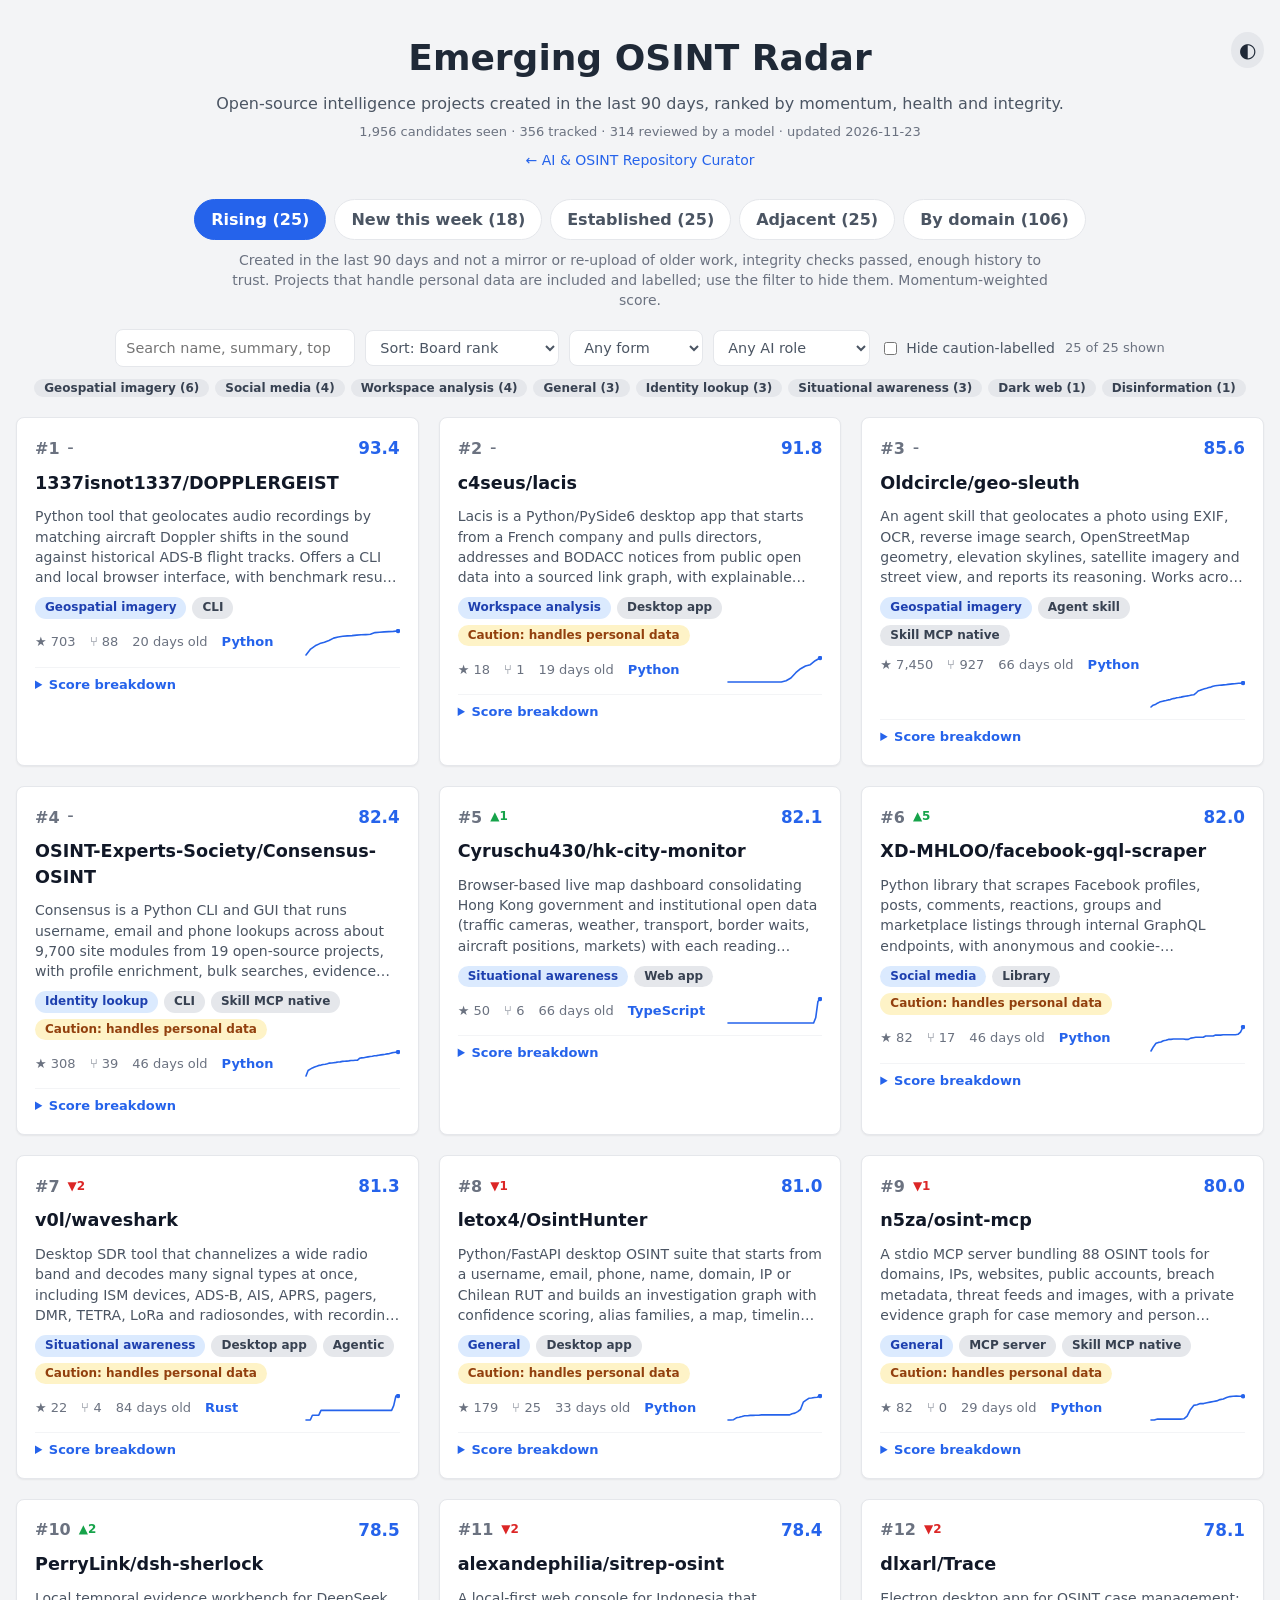
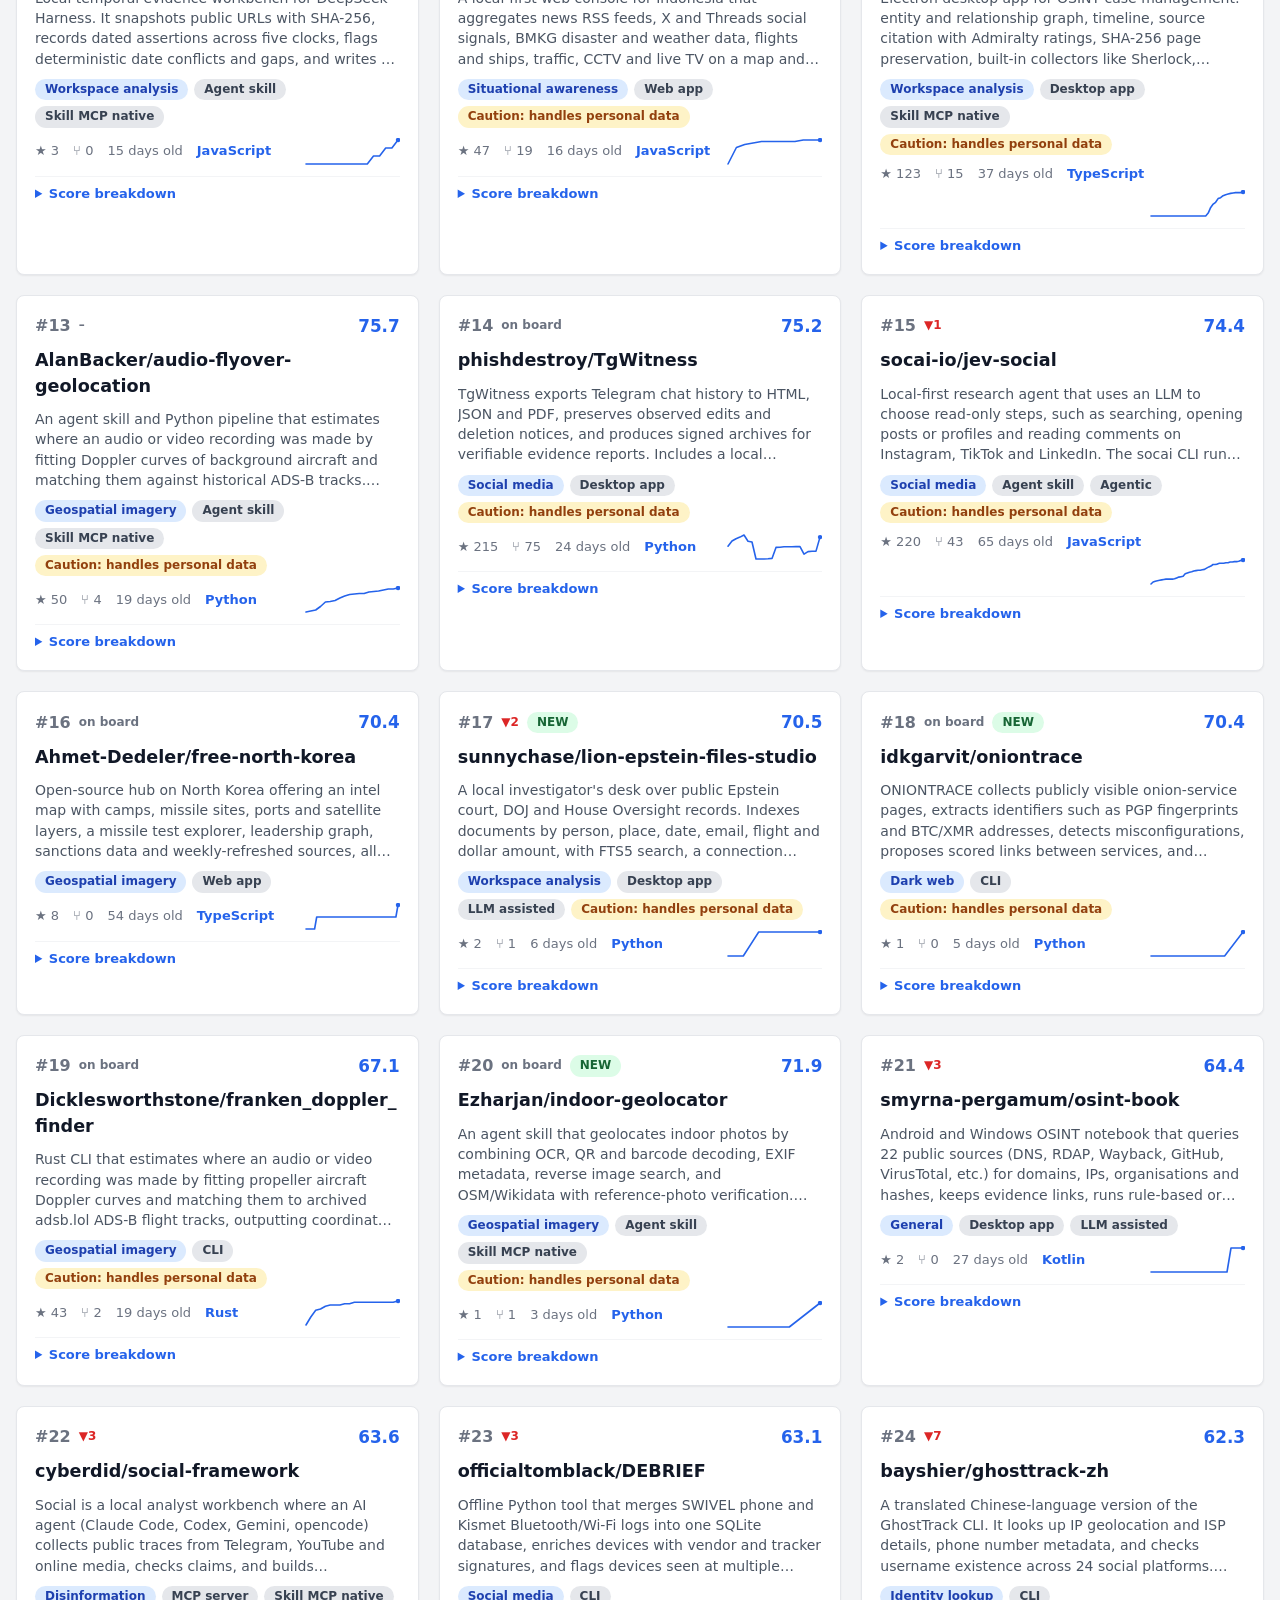
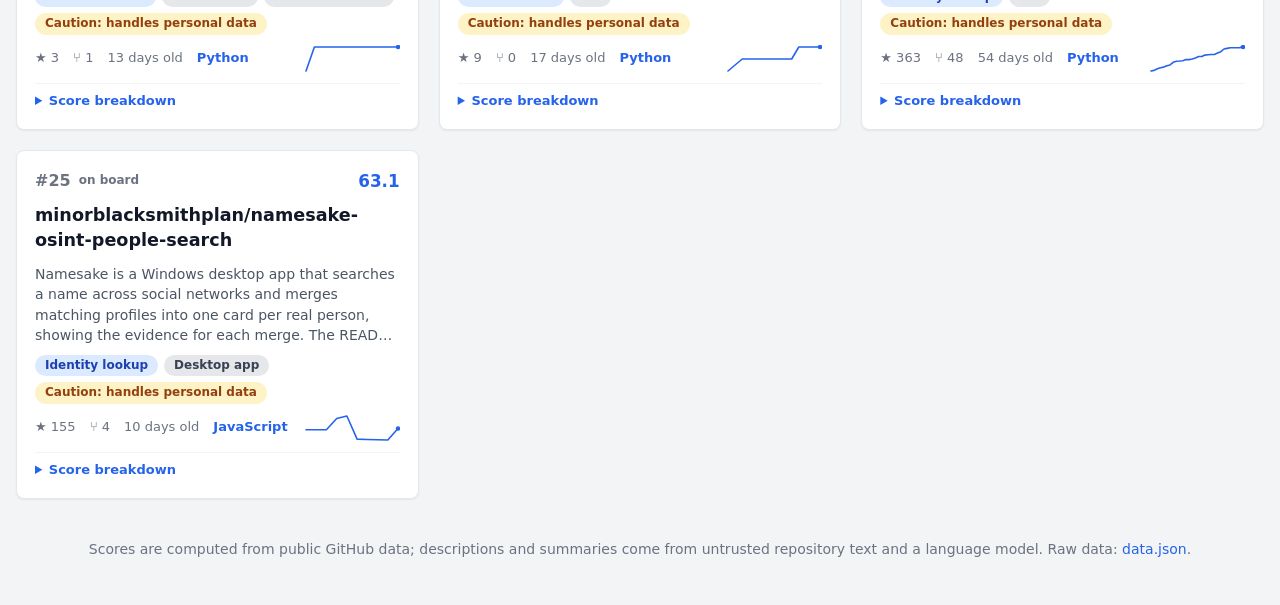
==== commit 814b7b34: "Chore: Auto-update OSINT tracker state and page" ====
--- a/docs/osint/index.html
+++ b/docs/osint/index.html
@@ -95,7 +95,7 @@
 <p>Scores are computed from public GitHub data; descriptions and summaries come from untrusted repository text and a language model. Raw data: <a href="data.json">data.json</a>.</p>
 </footer>
 </div>
-<script type="application/json" id="osint-data">{"version":1,"generated":"2026-11-22T13:44:23+00:00","window_days":90,"stats":{"candidates":1941,"tracked":345,"reviewed":301},"has_previous":true,"boards":{"rising":[{"rank":1,"rank_change":0,"id":1443613311,"full_name":"1337isnot1337/DOPPLERGEIST","html_url":"https://github.com/1337isnot1337/DOPPLERGEIST","description":"Python tool for aircraft Doppler audio geolocation using historical ADS-B flight data (Source-available)","language":"Python","license":"NOASSERTION","topics":["acoustic-geolocation","ads-b","aircraft-tracking","airplane","audio-forensics","doppler-effect","doppler-shift","geolocation"],"created_at":"2026-11-02T23:54:01Z","age_days":19,"stars":693,"forks":88,"status":"emerging","scope":"core","domain":"geospatial-imagery","domain_secondary":"transport-sensor","form":"cli","ai_role":"none","summary":"Python tool that geolocates audio recordings by matching aircraft Doppler shifts in the sound against historical ADS-B flight tracks. Offers a CLI and local browser interface, with benchmark results and documentation.","strengths":["Concrete method with documented pipeline steps","Working CLI and local browser interface","Published validation examples with measured error"],"risks":["Source-available PolyForm Noncommercial license limits use","Specialised signal-processing approach with limited independent validation"],"reviewed":true,"readme_language":"en","sensitivity":"none","sensitivity_tags":[],"score":93.0,"rank_key":93.0,"confidence":1.0,"components":{"momentum":0.983,"activity":1.0,"maturity":0.75,"community":0.947,"utility":0.8},"integrity":{"mult":1.0,"flags":[]},"star_rate":13.286},{"rank":2,"rank_change":0,"id":1444935635,"full_name":"c4seus/lacis","html_url":"https://github.com/c4seus/lacis","description":"Desktop OSINT tool that maps French companies, their directors and addresses into a sourced link graph, and flags patterns worth a closer look.","language":"Python","license":"GPL-3.0","topics":["bodacc","company","company-data","desktop","desktop-app","desktop-application","francais","france"],"created_at":"2026-11-03T23:18:17Z","age_days":18,"stars":16,"forks":1,"status":"emerging","scope":"core","domain":"workspace-analysis","domain_secondary":"knowledge","form":"desktop-app","ai_role":"none","summary":"Lacis is a Python/PySide6 desktop app that starts from a French company and pulls directors, addresses and BODACC notices from public open data into a sourced link graph, with explainable rules flagging patterns such as mass domiciliation or phoenix companies.","strengths":["Sources every fact to the exact API response with date and SHA-256 fingerprint","Uses only public French open data (SIRENE, RNE, BODACC) with rate limiting and caching"],"risks":["Tracks directors and people across companies, which can enable personal profiling","Interface and docs are in French; 0.y version may change formats"],"reviewed":true,"readme_language":"en","sensitivity":"caution","sensitivity_tags":["personal-data-lookup"],"score":92.5,"rank_key":92.5,"confidence":1.0,"components":{"momentum":0.95,"activity":0.967,"maturity":1.0,"community":0.742,"utility":0.8},"integrity":{"mult":1.0,"flags":[]},"star_rate":2.286},{"rank":3,"rank_change":0,"id":1375615157,"full_name":"Oldcircle/geo-sleuth","html_url":"https://github.com/Oldcircle/geo-sleuth","description":"An agent skill that finds where a photo was taken — OpenStreetMap geometry, elevation skylines, satellite imagery and street view — and shows its work. Works with Claude Code, Codex, Cursor, Gemini CLI, OpenCode and GitHub Copilot.","language":"Python","license":"MIT","topics":["agent-skills","ai-agents","claude-code","codex","computer-vision","cursor","gemini-cli","geoguessr"],"created_at":"2026-09-18T08:51:34Z","age_days":65,"stars":7405,"forks":924,"status":"emerging","scope":"core","domain":"geospatial-imagery","domain_secondary":"media-forensics","form":"agent-skill","ai_role":"skill-mcp-native","summary":"An agent skill that geolocates a photo using EXIF, OCR, reverse image search, OpenStreetMap geometry, elevation skylines, satellite imagery and street view, and reports its reasoning. Works across several AI coding agents.","strengths":["Clear multi-stage pipeline with named scripts and data sources","Installation and requirements documented with setup steps","Multilingual README and benchmark/case examples"],"risks":["Depends on Google Street View and Baidu panorama sources whose terms may restrict use","Relies on browser automation for reverse image search"],"reviewed":true,"readme_language":"en","sensitivity":"none","sensitivity_tags":[],"score":85.9,"rank_key":85.9,"confidence":1.0,"components":{"momentum":0.998,"activity":0.661,"maturity":0.7,"community":0.93,"utility":0.8},"integrity":{"mult":1.0,"flags":[]},"star_rate":49.714},{"rank":4,"rank_change":1,"id":1410624194,"full_name":"OSINT-Experts-Society/Consensus-OSINT","html_url":"https://github.com/OSINT-Experts-Society/Consensus-OSINT","description":"🔎 Username, email \u0026 phone OSINT — 9,700+ lookup checks from 19 projects, with profile enrichment, bulk searches, evidence graphs and expert-reviewed updates.","language":"Python","license":"GPL-3.0","topics":["bulk-search","cli","cybersecurity","cybersecurity-tools","digital-footprint","email-lookup","email-osint","graph-visualization"],"created_at":"2026-10-08T16:08:36Z","age_days":44,"stars":305,"forks":39,"status":"emerging","scope":"core","domain":"identity-lookup","domain_secondary":"workspace-analysis","form":"cli","ai_role":"skill-mcp-native","summary":"Consensus is a Python CLI and GUI that runs username, email and phone lookups across about 9,700 site modules from 19 open-source projects, with profile enrichment, bulk searches, evidence graphs, PDF reports and an MCP server for AI assistants.","strengths":["Large consolidated module set with a stated review process","Windows installer, PyPI package and source install options","Evidence graph and PDF reporting for investigations"],"risks":["Mass username and email lookups can enable profiling of private individuals","Claims of weekly expert review are unverified marketing"],"reviewed":true,"readme_language":"en","sensitivity":"caution","sensitivity_tags":["personal-data-lookup","social-profile-extraction"],"score":83.0,"rank_key":83.0,"confidence":1.0,"components":{"momentum":0.974,"activity":0.726,"maturity":0.75,"community":0.545,"utility":0.8},"integrity":{"mult":1.0,"flags":[]},"star_rate":4.857},{"rank":5,"rank_change":12,"id":1351816093,"full_name":"v0l/waveshark","html_url":"https://github.com/v0l/waveshark","description":"Wireshark for the radio spectrum: channelize a wide span once, decode every signal in it at once","language":"Rust","license":"GPL-3.0","topics":["aprs","dmr","hackrf","limesdr","lora","osint","pocsag","radio"],"created_at":"2026-08-30T23:29:42Z","age_days":83,"stars":22,"forks":4,"status":"emerging","scope":"core","domain":"situational-awareness","domain_secondary":"transport-sensor","form":"desktop-app","ai_role":"agentic","summary":"Desktop SDR tool that channelizes a wide radio band and decodes many signal types at once, including ISM devices, ADS-B, AIS, APRS, pagers, DMR, TETRA, LoRa and radiosondes, with recording and an agent option.","strengths":["Decodes many protocols from one wide-band capture","Named decoders and bands with a clear install path","Passive reception of public transmissions"],"risks":["Intercepting TETRA and DMR traffic with decryption and key recovery raises legal concerns","Records voice and messages, which may capture private communications","Agent can transmit on radio, requiring licensing awareness"],"reviewed":true,"readme_language":"en","sensitivity":"caution","sensitivity_tags":["person-tracking"],"score":81.8,"rank_key":81.8,"confidence":1.0,"components":{"momentum":0.874,"activity":0.774,"maturity":0.85,"community":0.624,"utility":0.8},"integrity":{"mult":1.0,"flags":[]},"star_rate":0.429},{"rank":6,"rank_change":4,"id":1375909717,"full_name":"Cyruschu430/hk-city-monitor","html_url":"https://github.com/Cyruschu430/hk-city-monitor","description":"Real-time situational-awareness dashboard for Hong Kong - one map, many official open data sources, no API keys in the client. Open source (AGPL-3.0); not a government system.","language":"TypeScript","license":"AGPL-3.0","topics":["agpl","cloudflare-workers","dashboard","deckgl","geospatial","gis","hong-kong","maplibre"],"created_at":"2026-09-18T13:27:23Z","age_days":65,"stars":46,"forks":6,"status":"emerging","scope":"core","domain":"situational-awareness","domain_secondary":"geospatial-imagery","form":"web-app","ai_role":"none","summary":"Browser-based live map dashboard consolidating Hong Kong government and institutional open data (traffic cameras, weather, transport, border waits, aircraft positions, markets) with each reading linked to its publisher. Static app with a whitelisted Cloudflare Worker proxy.","strengths":["Clear source catalogue with endpoints, cadence and licence in SOURCES.md","Every reading traceable to its publisher","No API keys in client bundle"],"risks":["Mostly a civic dashboard; OSINT framing is light","Proxy routes third-party data, so upstream terms must be respected"],"reviewed":true,"readme_language":"en","sensitivity":"none","sensitivity_tags":[],"score":81.7,"rank_key":81.7,"confidence":1.0,"components":{"momentum":0.969,"activity":0.755,"maturity":0.75,"community":0.37,"utility":0.8},"integrity":{"mult":1.0,"flags":[]},"star_rate":4.714},{"rank":7,"rank_change":-1,"id":1427714043,"full_name":"letox4/OsintHunter","html_url":"https://github.com/letox4/OsintHunter","description":"🎯 The ultimate OSINT toolkit: investigation graph, confidence scoring, alias families, map, timeline and reports. 49 modules, 400+ sites, no API keys required.","language":"Python","license":"MIT","topics":["chile","cybersecurity","fastapi","investigation","osint","osint-framework","osint-tool","python"],"created_at":"2026-10-21T00:43:34Z","age_days":32,"stars":170,"forks":24,"status":"emerging","scope":"core","domain":"general","domain_secondary":"identity-lookup","form":"desktop-app","ai_role":"none","summary":"Python/FastAPI desktop OSINT suite that starts from a username, email, phone, name, domain, IP or Chilean RUT and builds an investigation graph with confidence scoring, alias families, a map, timeline and reports. Claims 49 modules and 400+ username sites, no API keys required.","strengths":["Investigation graph with evidence-linked findings and confidence scoring","Broad coverage of identifier types including Chilean RUT","Windows executable and source build options"],"risks":["Username and profile lookups can enable tracking of private individuals","Marketing-heavy README with superlatives and no detailed legal section shown in digest","Limited verification of module accuracy from README alone"],"reviewed":true,"readme_language":"en","sensitivity":"caution","sensitivity_tags":["personal-data-lookup","social-profile-extraction"],"score":81.5,"rank_key":81.5,"confidence":1.0,"components":{"momentum":0.993,"activity":0.714,"maturity":0.7,"community":0.403,"utility":0.8},"integrity":{"mult":1.0,"flags":[]},"star_rate":15.286},{"rank":8,"rank_change":0,"id":1433112682,"full_name":"n5za/osint-mcp","html_url":"https://github.com/n5za/osint-mcp","description":"86-tool OSINT MCP server with private evidence graphs, image analysis, reverse search, and person dossiers.","language":"Python","license":"MIT","topics":["bug-bounty","mcp","model-context-protocol","opencode","opencode-ai","opencode-plugin","opencode-skills","osint"],"created_at":"2026-10-25T11:15:28Z","age_days":28,"stars":82,"forks":0,"status":"emerging","scope":"core","domain":"general","domain_secondary":"workspace-analysis","form":"mcp-server","ai_role":"skill-mcp-native","summary":"A stdio MCP server bundling 88 OSINT tools for domains, IPs, websites, public accounts, breach metadata, threat feeds and images, with a private evidence graph for case memory and person dossiers. Optional API keys extend coverage.","strengths":["Broad tool catalog with clear install and verification steps","Works mostly without API keys and includes a doctor command"],"risks":["Person dossiers and breach metadata lookups raise privacy concerns","Description and README mention of 86 versus 88 tools is inconsistent","Single-author project with unverified maturity"],"reviewed":true,"readme_language":"en","sensitivity":"caution","sensitivity_tags":["breach-lookup","personal-data-lookup","social-profile-extraction"],"score":81.3,"rank_key":81.3,"confidence":1.0,"components":{"momentum":0.945,"activity":0.639,"maturity":1.0,"community":0.304,"utility":0.8},"integrity":{"mult":1.0,"flags":[]},"star_rate":2.143},{"rank":9,"rank_change":-2,"id":1448825551,"full_name":"alexandephilia/sitrep-osint","html_url":"https://github.com/alexandephilia/sitrep-osint","description":"A real-time intelligence dashboard integrating global news, social media monitoring (X \u0026 Threads), interactive geospatial visualization, disaster and weather tracking, market data, and live TV/CCTV feeds.","language":"JavaScript","license":"MIT","topics":["cctv-monitoring","environment","incident-analysis","incident-detection","incident-reporting","indonesia","mapping","news-aggregator"],"created_at":"2026-11-06T22:49:38Z","age_days":15,"stars":47,"forks":19,"status":"emerging","scope":"core","domain":"situational-awareness","domain_secondary":"social-media","form":"web-app","ai_role":"none","summary":"A local-first web console for Indonesia that aggregates news RSS feeds, X and Threads social signals, BMKG disaster and weather data, flights and ships, traffic, CCTV and live TV on a map and 3D globe.","strengths":["Many named open data sources (BMKG, ADS-B, AIS, FIRMS, Sentinel-2)","Documented limitations and honest scope"],"risks":["Scraping X and Threads may breach platform terms and is fragile","Live CCTV and TV proxying of third-party streams raises legal questions"],"reviewed":true,"readme_language":"en","sensitivity":"caution","sensitivity_tags":["social-profile-extraction"],"score":81.1,"rank_key":81.1,"confidence":1.0,"components":{"momentum":0.888,"activity":0.731,"maturity":1.0,"community":0.34,"utility":null},"integrity":{"mult":1.0,"flags":[]},"star_rate":0.286},{"rank":10,"rank_change":-1,"id":1422773459,"full_name":"dlxarl/Trace","html_url":"https://github.com/dlxarl/Trace","description":"Local-First OSINT \u0026 Intelligence Investigation Platform","language":"TypeScript","license":"MIT","topics":["electron","osint","osint-tool","react","tools"],"created_at":"2026-10-16T23:34:30Z","age_days":36,"stars":120,"forks":15,"status":"emerging","scope":"core","domain":"workspace-analysis","domain_secondary":"identity-lookup","form":"desktop-app","ai_role":"skill-mcp-native","summary":"Electron desktop app for OSINT case management: entity and relationship graph, timeline, source citation with Admiralty ratings, SHA-256 page preservation, built-in collectors like Sherlock, Maigret and Holehe, local Markdown storage, and an MCP read-only interface.","strengths":["Local-first storage as plain Markdown files","Source preservation with SHA-256 hashes and Admiralty ratings","Named built-in collectors and graph analysis features"],"risks":["Bundles username and email lookup tools that can profile individuals","Feature list is extensive; hard to verify depth from README digest alone"],"reviewed":true,"readme_language":"en","sensitivity":"caution","sensitivity_tags":["personal-data-lookup"],"score":79.5,"rank_key":79.5,"confidence":1.0,"components":{"momentum":0.96,"activity":0.601,"maturity":0.75,"community":0.501,"utility":0.8},"integrity":{"mult":1.0,"flags":[]},"star_rate":2.286},{"rank":11,"rank_change":1,"id":1410186540,"full_name":"XD-MHLOO/facebook-gql-scraper","html_url":"https://github.com/XD-MHLOO/facebook-gql-scraper","description":"Scrape Facebook GraphQL data without an API key — profiles, posts, comments, reactions, groups, marketplace, search_engine.","language":"Python","license":"MIT","topics":["facebook","facebook-api","facebook-comments","facebook-data","facebook-graph-api","facebook-groups","facebook-marketplace-api","facebook-marketplace-listings"],"created_at":"2026-10-08T11:08:00Z","age_days":45,"stars":70,"forks":15,"status":"emerging","scope":"core","domain":"social-media","domain_secondary":"web-capture","form":"library","ai_role":"none","summary":"Python library that scrapes Facebook profiles, posts, comments, reactions, groups and marketplace listings through internal GraphQL endpoints, with anonymous and cookie-authenticated modes and automatic Doc ID rediscovery via PyMiniRacer.","strengths":["Documented anonymous and authenticated modes with stated limits","Clear object model with usage examples for profiles and posts","Auto-rediscovers changed GraphQL Doc IDs"],"risks":["Scraping Facebook may violate platform terms of service","Authenticated mode requires session cookies, raising account and privacy concerns","Profile extraction of individuals with lead-generation framing"],"reviewed":true,"readme_language":"en","sensitivity":"caution","sensitivity_tags":["personal-data-lookup","social-profile-extraction"],"score":79.3,"rank_key":79.3,"confidence":1.0,"components":{"momentum":0.907,"activity":0.703,"maturity":0.9,"community":0.29,"utility":0.8},"integrity":{"mult":1.0,"flags":[]},"star_rate":0.857},{"rank":12,"rank_change":-1,"id":1450208569,"full_name":"PerryLink/dsh-sherlock","html_url":"https://github.com/PerryLink/dsh-sherlock","description":"Sherlock-compatible public username checks for DeepSeek Harness.","language":"JavaScript","license":"Apache-2.0","topics":["deepseek-harness","dsh-plugin","osint","reconnaissance","sherlock","social-media","username"],"created_at":"2026-11-08T11:11:55Z","age_days":14,"stars":2,"forks":0,"status":"emerging","scope":"core","domain":"workspace-analysis","domain_secondary":"web-capture","form":"agent-skill","ai_role":"skill-mcp-native","summary":"Local temporal evidence workbench for DeepSeek Harness. It snapshots public URLs with SHA-256, records dated assertions across five clocks, flags deterministic date conflicts and gaps, and writes a local report. It does not issue verdicts or search for people.","strengths":["Clear, documented method with snapshot hashing and a query log","Respects robots gate and per-host delay during ingestion","Explicit boundaries: no verdicts and no people search"],"risks":["Name retained from a username-enumeration tool, which may confuse users","Legacy username tools section included in the same project","README digest is truncated, so some features are only partly verified"],"reviewed":true,"readme_language":"en","sensitivity":"none","sensitivity_tags":[],"score":77.5,"rank_key":77.5,"confidence":1.0,"components":{"momentum":0.831,"activity":0.837,"maturity":0.95,"community":0.14,"utility":null},"integrity":{"mult":1.0,"flags":[]},"star_rate":0.286},{"rank":13,"rank_change":0,"id":1444762873,"full_name":"AlanBacker/audio-flyover-geolocation","html_url":"https://github.com/AlanBacker/audio-flyover-geolocation","description":"Locate where a recording was made from the Doppler curves of aircraft in its background, matched against ADS-B history. Agent skill + tested Python pipeline, English / 简体中文.","language":"Python","license":"MIT","topics":["acoustics","ads-b","agent-skills","audio-forensics","claude-skills","doppler","geolocation","osint"],"created_at":"2026-11-03T19:50:34Z","age_days":18,"stars":48,"forks":3,"status":"emerging","scope":"core","domain":"geospatial-imagery","domain_secondary":"media-forensics","form":"agent-skill","ai_role":"skill-mcp-native","summary":"An agent skill and Python pipeline that estimates where an audio or video recording was made by fitting Doppler curves of background aircraft and matching them against historical ADS-B tracks. Includes synthetic blind-test accuracy results and documented limitations.","strengths":["Tested Python pipeline with documented accuracy on synthetic blind tests","Clear method explanation and limitations section","Bilingual documentation and CI badge"],"risks":["Can locate a recording's microphone position, which raises privacy and surveillance concerns","Method derived from a video with no released code; independent implementation","Requires careful responsible-use framing to avoid misuse against individuals"],"reviewed":true,"readme_language":"en","sensitivity":"caution","sensitivity_tags":["breach-lookup","person-tracking"],"score":75.7,"rank_key":75.7,"confidence":1.0,"components":{"momentum":0.926,"activity":0.481,"maturity":0.9,"community":0.29,"utility":0.8},"integrity":{"mult":1.0,"flags":[]},"star_rate":1.286},{"rank":14,"rank_change":1,"id":1376303804,"full_name":"socai-io/jev-social","html_url":"https://github.com/socai-io/jev-social","description":"Open-source, local-first social media research agent for Instagram, TikTok, and LinkedIn. Jev routes read-only steps; socai CLI captures cited browser evidence.","language":"JavaScript","license":"MIT","topics":["agent-skills","ai-agents","browser-agent","browser-automation","decision-model","deep-research","instagram","jev"],"created_at":"2026-09-18T18:48:15Z","age_days":64,"stars":219,"forks":43,"status":"emerging","scope":"core","domain":"social-media","domain_secondary":"web-capture","form":"agent-skill","ai_role":"agentic","summary":"Local-first research agent that uses an LLM to choose read-only steps, such as searching, opening posts or profiles and reading comments on Instagram, TikTok and LinkedIn. The socai CLI runs them in the user's signed-in Chrome and returns cited evidence for reports.","strengths":["Local-first design with read-only operations and documented data flow","Produces source-cited reports with recorded example output","Open source with a tests badge and a stated release version"],"risks":["Runs through the user's logged-in browser sessions, which raises platform terms and account-safety concerns","Profile and comment extraction could be used to build dossiers on individuals","Heavy reliance on a separate socai CLI and an OpenRouter key"],"reviewed":true,"readme_language":"en","sensitivity":"caution","sensitivity_tags":["social-profile-extraction"],"score":74.3,"rank_key":74.3,"confidence":1.0,"components":{"momentum":0.9,"activity":0.327,"maturity":0.95,"community":0.698,"utility":0.6},"integrity":{"mult":1.0,"flags":[]},"star_rate":0.857},{"rank":15,"rank_change":4,"id":1460777353,"full_name":"sunnychase/lion-epstein-files-studio","html_url":"https://github.com/sunnychase/lion-epstein-files-studio","description":"Investigator's desk over the public Epstein records: 349,000 documents and 585,000 pages from DOJ, House Oversight and court releases, indexed by person, place, date, e-mail, flight and dollar amount. Full-text search, connection graph, path finder, globe, money trail, case notebook. Every link backed by a quoted page. Redactions stay redacted.","language":"Python","license":"NOASSERTION","topics":["cesiumjs","document-analysis","epstein-files","full-text-search","investigative-journalism","knowledge-graph","osint","public-records"],"created_at":"2026-11-17T01:37:10Z","age_days":5,"stars":2,"forks":1,"status":"emerging","scope":"core","domain":"workspace-analysis","domain_secondary":"knowledge","form":"desktop-app","ai_role":"llm-assisted","summary":"A local investigator's desk over public Epstein court, DOJ and House Oversight records. Indexes documents by person, place, date, email, flight and dollar amount, with FTS5 search, a connection graph, a globe view, money trail and case notebook, served as a Rust binary over SQLit","strengths":["Every link is backed by a quoted source page","Runs locally as a static binary over SQLite with FTS5","Documents provenance per item, file and PDF page"],"risks":["Focuses on named private individuals, so person-centric lookups carry privacy concerns","Source-available license rather than fully open source","Donation and social promotion elements in README"],"reviewed":true,"readme_language":"en","sensitivity":"caution","sensitivity_tags":["personal-data-lookup"],"score":71.2,"rank_key":68.3,"confidence":0.807,"components":{"momentum":0.812,"activity":0.775,"maturity":0.55,"community":0.29,"utility":0.8},"integrity":{"mult":1.0,"flags":[]},"star_rate":0.172},{"rank":16,"rank_change":4,"id":1458456994,"full_name":"harelhz/avatartrace","html_url":"https://github.com/harelhz/avatartrace","description":"Find the accounts that use the same (or a very similar) profile picture: reverse-image discovery, then local hash and face verification. For catfish/scam detection and finding impersonators.","language":"Python","license":"MIT","topics":["catfish-detection","face-recognition","osint","python","reverse-image-search"],"created_at":"2026-11-15T04:57:11Z","age_days":7,"stars":1,"forks":0,"status":"emerging","scope":"core","domain":"identity-lookup","domain_secondary":"media-forensics","form":"cli","ai_role":"none","summary":"Takes one profile picture, runs reverse-image and face-search providers, parses returned URLs into platform accounts, verifies matching avatars locally with hashing and optional face comparison, and can expand usernames across 60 more sites.","strengths":["Clear CLI usage with sample output and stated limitations","Local hash and face verification with optional providers","Ethics section and explicit caveat that matches are leads"],"risks":["Face recognition on people and cross-site username expansion could enable stalking or deanonymisation","Relies on third-party reverse-image APIs with their own terms"],"reviewed":true,"readme_language":"en","sensitivity":"caution","sensitivity_tags":["face-recognition-people","person-tracking","social-profile-extraction"],"score":69.1,"rank_key":67.7,"confidence":0.905,"components":{"momentum":0.719,"activity":0.655,"maturity":0.95,"community":0.14,"utility":0.8},"integrity":{"mult":1.0,"flags":[]},"star_rate":0.143},{"rank":17,"rank_change":6,"id":1397105935,"full_name":"bayshier/ghosttrack-zh","html_url":"https://github.com/bayshier/ghosttrack-zh","description":"GhostTrack 中文汉化版 | OSINT 追踪工具（IP/手机号/用户名）· 逻辑零改动纯汉化 · 原项目 HunxByts/GhostTrack","language":"Python","license":null,"topics":["chinese","ip-lookup","localization","osint","osint-tools","phone-number-lookup","recon","termux"],"created_at":"2026-09-30T05:53:02Z","age_days":53,"stars":361,"forks":48,"status":"emerging","scope":"core","domain":"identity-lookup","domain_secondary":"general","form":"cli","ai_role":"none","summary":"A translated Chinese-language version of the GhostTrack CLI. It looks up IP geolocation and ISP details, phone number metadata, and checks username existence across 24 social platforms. Logic is unchanged from upstream.","strengths":["Clear menu-based CLI with documented install and run steps","Covers IP, phone and username lookups in one tool","Localized README and interface for Chinese-speaking users"],"risks":["Upstream project has no open-source license, so redistribution rights are unclear","Derivative mirror of another author's work with stated copy-without-permission concerns","Username and phone lookups can support profiling of private individuals"],"reviewed":true,"readme_language":"zh","sensitivity":"caution","sensitivity_tags":["personal-data-lookup","social-profile-extraction"],"score":65.5,"rank_key":65.5,"confidence":1.0,"components":{"momentum":0.964,"activity":0.285,"maturity":0.5,"community":0.29,"utility":0.6},"integrity":{"mult":1.0,"flags":[]},"star_rate":2.857},{"rank":18,"rank_change":null,"id":1435627715,"full_name":"smyrna-pergamum/osint-book","html_url":"https://github.com/smyrna-pergamum/osint-book","description":"Passive, source-first OSINT notebook for Android and Windows: 22 public sources, evidence-linked findings, rule-based and optional local or cloud AI analysis, template-based PDF reports, 9 languages.","language":"Kotlin","license":"GPL-3.0","topics":["android","dns","investigation","ip-geolocation","kotlin","ktor","llama-cpp","local-llm"],"created_at":"2026-10-27T11:19:42Z","age_days":26,"stars":2,"forks":0,"status":"emerging","scope":"core","domain":"general","domain_secondary":"infrastructure-asm","form":"desktop-app","ai_role":"llm-assisted","summary":"Android and Windows OSINT notebook that queries 22 public sources (DNS, RDAP, Wayback, GitHub, VirusTotal, etc.) for domains, IPs, organisations and hashes, keeps evidence links, runs rule-based or optional local/cloud AI analysis, and exports PDF/HTML/CSV/JSON reports.","strengths":["Evidence-linked findings with source links and retrieval times","Passive, key-free sources available by default","Offline local model option and multi-format reporting"],"risks":["Windows edition relies on a downloaded ZIP and Android APK; verify hashes before install","Optional cloud AI APIs may send investigation data off-device"],"reviewed":true,"readme_language":"en","sensitivity":"none","sensitivity_tags":[],"score":65.2,"rank_key":65.2,"confidence":1.0,"components":{"momentum":0.719,"activity":0.728,"maturity":0.5,"community":0.283,"utility":0.8},"integrity":{"mult":1.0,"flags":[]},"star_rate":0.143},{"rank":19,"rank_change":null,"id":1452342689,"full_name":"cyberdid/social-framework","html_url":"https://github.com/cyberdid/social-framework","description":"Аналіз інформаційного простору з агентом і моделлю на ваш вибір: Claude, Codex, Gemini, opencode · MCP-інструменти, фактчеки, сценарії, веб-інтерфейс","language":"Python","license":"Apache-2.0","topics":["claude-code","codex","disinformation","fact-checking","forecasting","gemini","information-warfare","mcp"],"created_at":"2026-11-10T07:31:31Z","age_days":12,"stars":3,"forks":1,"status":"emerging","scope":"core","domain":"disinformation","domain_secondary":"social-media","form":"mcp-server","ai_role":"skill-mcp-native","summary":"Social is a local analyst workbench where an AI agent (Claude Code, Codex, Gemini, opencode) collects public traces from Telegram, YouTube and online media, checks claims, and builds probabilistic scenarios in a case folder exposed via MCP tools and a localhost web UI.","strengths":["Works with multiple agents and models, state kept in files","Local-first case storage with git history","Built-in red-team review and probability-based scenario tracking"],"risks":["Collects data from Telegram and YouTube accounts, could enable social profile extraction","README digest is partial, so practical detail is limited"],"reviewed":true,"readme_language":"uk","sensitivity":"caution","sensitivity_tags":["social-profile-extraction"],"score":65.2,"rank_key":64.8,"confidence":0.975,"components":{"momentum":0.657,"activity":0.627,"maturity":0.85,"community":0.432,"utility":0.6},"integrity":{"mult":1.0,"flags":[]},"star_rate":0.0},{"rank":20,"rank_change":null,"id":1447758213,"full_name":"officialtomblack/DEBRIEF","html_url":"https://github.com/officialtomblack/DEBRIEF","description":"👣 Find what's been following you. Feed it your SWIVEL + Kismet logs and it flags the trackers that showed up at more than one of your places. Offline. No accounts. Nothing uploaded.","language":"Python","license":"MIT","topics":["airtag","airtag-detector","ble","bluetooth","counter-surveillance","datasette","infosec","kismet"],"created_at":"2026-11-06T02:49:06Z","age_days":16,"stars":9,"forks":0,"status":"emerging","scope":"core","domain":"social-media","domain_secondary":"general","form":"cli","ai_role":"none","summary":"Offline Python tool that merges SWIVEL phone and Kismet Bluetooth/Wi-Fi logs into one SQLite database, enriches devices with vendor and tracker signatures, and flags devices seen at multiple distant places as possibly following the user.","strengths":["Fully offline, no accounts, stdlib-only Python","Clear flagging rules with tunable distance and time thresholds","Outputs SQLite, CSV, GeoJSON and summary report"],"risks":["Tracker-detection on individuals' movement data could be misused for surveillance of others","Relies on a third-party SWIVEL app whose maintenance status is unknown"],"reviewed":true,"readme_language":"en","sensitivity":"caution","sensitivity_tags":["person-tracking"],"score":63.8,"rank_key":63.8,"confidence":1.0,"components":{"momentum":0.831,"activity":0.393,"maturity":0.75,"community":0.09,"utility":null},"integrity":{"mult":1.0,"flags":[]},"star_rate":0.286},{"rank":21,"rank_change":null,"id":1422779184,"full_name":"emrekybs/veiled-eye","html_url":"https://github.com/emrekybs/veiled-eye","description":"OSINT identity investigation tool. Pivot from an e-mail, username, phone or wallet across 46 sources into one profile and relationship graph.","language":"Python","license":"GPL-3.0","topics":["cti","investigation","investment-analysis","investment-research","opensourceintelligence","osint","osint-framework","osint-resources"],"created_at":"2026-10-16T23:43:30Z","age_days":36,"stars":3,"forks":0,"status":"emerging","scope":"core","domain":"identity-lookup","domain_secondary":"workspace-analysis","form":"web-app","ai_role":"none","summary":"Python OSINT tool that takes an email, username, phone or crypto wallet, queries 46 sources in parallel, correlates results into one profile and relationship graph, with web UI and CLI and multiple export formats.","strengths":["Multiple pivot inputs and 46 named sources","Web UI, CLI and Docker options with exports to STIX and GraphML"],"risks":["Aggregates personal data on individuals; session cookies used to read profiles","Limited detail on legal considerations beyond a short responsible-use note"],"reviewed":true,"readme_language":"en","sensitivity":"caution","sensitivity_tags":["personal-data-lookup","social-profile-extraction"],"score":63.8,"rank_key":63.8,"confidence":1.0,"components":{"momentum":0.862,"activity":0.133,"maturity":0.9,"community":0.09,"utility":0.8},"integrity":{"mult":1.0,"flags":[]},"star_rate":0.429},{"rank":22,"rank_change":null,"id":1414231173,"full_name":"Franky100-pig/Geo-Guesser","html_url":"https://github.com/Franky100-pig/Geo-Guesser","description":"China-network workarounds for the geo-sleuth photo-geolocation skill: AMap satellite tiles, Baidu-only fast intake, evidence sheet builder","language":"Python","license":"MIT","topics":["amap","china","china-network","geo-sleuth","geolocation","osint","photo-geolocation","reverse-image-search"],"created_at":"2026-10-11T10:51:25Z","age_days":42,"stars":4,"forks":0,"status":"emerging","scope":"core","domain":"geospatial-imagery","domain_secondary":"media-forensics","form":"cli","ai_role":"agentic","summary":"Set of scripts and a launcher (geo.sh) that help run the geo-sleuth photo-geolocation skill from mainland China, using Baidu reverse image search, AMap satellite tiles, offline phone geodata, and an evidence sheet builder.","strengths":["Concrete commands, arguments and measured timings documented","Covers both China and worldwide lanes with clear scope table","Offline phone-number region lookup with no network needed"],"risks":["Depends on upstream geo-sleuth skill; standalone use unclear","Bilingual README and heavy reliance on a single upstream project","Limited legal or ethical considerations documented"],"reviewed":true,"readme_language":"en","sensitivity":"none","sensitivity_tags":[],"score":62.6,"rank_key":62.6,"confidence":1.0,"components":{"momentum":0.719,"activity":0.517,"maturity":0.7,"community":0.14,"utility":0.8},"integrity":{"mult":1.0,"flags":[]},"star_rate":0.143},{"rank":23,"rank_change":null,"id":1453353409,"full_name":"Distorbed678/argus","html_url":"https://github.com/Distorbed678/argus","description":"Real-data spy satellite globe: 17k satellites, flights, military aircraft, ships, weather, hazards, OSINT infrastructure \u0026 live cameras on a CesiumJS console.","language":"TypeScript","license":null,"topics":["cesium","flight-tracker","globe","osint","pwa","satellite-tracking","typescript","vite"],"created_at":"2026-11-11T00:40:39Z","age_days":11,"stars":2,"forks":0,"status":"emerging","scope":"core","domain":"situational-awareness","domain_secondary":"transport-sensor","form":"web-app","ai_role":"none","summary":"Browser-based 3D CesiumJS globe showing real-time public data: ~17k satellites via SGP4, ADS-B flights, military aircraft, ships, weather, hazards, undersea cables and live traffic cameras, with watch-area alerts.","strengths":["Many named public data sources with status indicators","Runs in browser as PWA with optional API keys","Tests and documented feeds"],"risks":["Tracking of military aircraft and sites may raise dual-use concerns","Marketing-heavy README wording ('spy satellite')","Depends on third-party feed availability"],"reviewed":true,"readme_language":"en","sensitivity":"none","sensitivity_tags":[],"score":62.7,"rank_key":62.2,"confidence":0.965,"components":{"momentum":0.719,"activity":0.509,"maturity":0.75,"community":0.09,"utility":0.8},"integrity":{"mult":1.0,"flags":[]},"star_rate":0.143},{"rank":24,"rank_change":null,"id":1446620772,"full_name":"dyneresearch/DopplerGPS","html_url":"https://github.com/dyneresearch/DopplerGPS","description":"Acoustic Aircraft Doppler Geolocation Pipeline: Pinpointing ground observers using propeller flyover audio, ADS-B telemetry, and DEM models.","language":"Python","license":"MIT","topics":["adsb","audio-processing","doppler-effect","flight-tracking","geolocation","gis","osint","python"],"created_at":"2026-11-05T06:23:52Z","age_days":17,"stars":2,"forks":1,"status":"emerging","scope":"core","domain":"geospatial-imagery","domain_secondary":"media-forensics","form":"cli","ai_role":"none","summary":"Python pipeline that estimates where a ground observer stood when an aircraft propeller flyover audio was recorded, using Doppler inversion of audio features, ADS-B trajectories and DEM terrain data. Includes CLI commands for audio inspection, ADS-B fetching and geolocation runs,","strengths":["Concrete CLI workflow with named stages and inputs","Test suite and synthetic benchmark described","Explicit legal and responsible-use notice"],"risks":["Can be used to deanonymise or locate people who recorded audio, enabling surveillance or stalking","Legal notice relies on disclaimers rather than technical safeguards","Some badges (CI, test count) are unverified claims"],"reviewed":true,"readme_language":"en","sensitivity":"caution","sensitivity_tags":["person-tracking"],"score":61.9,"rank_key":61.9,"confidence":1.0,"components":{"momentum":0.657,"activity":0.395,"maturity":0.9,"community":0.29,"utility":0.8},"integrity":{"mult":1.0,"flags":[]},"star_rate":0.0},{"rank":25,"rank_change":null,"id":1387106316,"full_name":"emrekybs/OsintCase","html_url":"https://github.com/emrekybs/OsintCase","description":"An OSINT investigation case mapping tool for organizing entities, relationships, evidence, and intelligence.","language":"HTML","license":"GPL-3.0","topics":["cyber-security","cybersecurity-tools","intelligence","investigation","investigations","investigator","mapping","osint"],"created_at":"2026-09-25T08:29:49Z","age_days":58,"stars":10,"forks":3,"status":"emerging","scope":"core","domain":"workspace-analysis","domain_secondary":null,"form":"desktop-app","ai_role":"none","summary":"A local, offline investigation case tool for profiling subjects, mapping link networks with shortest path and centrality, placing locations on a map, building timelines, storing evidence with an audit log, and exporting PDF or HTML reports.","strengths":["Runs locally with no server or telemetry","Concrete features: link network analysis, timeline, evidence vault with audit log","Install options and sample case reports provided"],"risks":["Subject profiling of individuals could be misused for personal data collection","Limited detail on data sources and legal considerations"],"reviewed":true,"readme_language":"en","sensitivity":"caution","sensitivity_tags":["personal-data-lookup"],"score":61.8,"rank_key":61.8,"confidence":1.0,"components":{"momentum":0.855,"activity":0.097,"maturity":0.7,"community":0.29,"utility":0.8},"integrity":{"mult":1.0,"flags":[]},"star_rate":0.286}],"new":[{"rank":1,"rank_change":1,"id":1460777353,"full_name":"sunnychase/lion-epstein-files-studio","html_url":"https://github.com/sunnychase/lion-epstein-files-studio","description":"Investigator's desk over the public Epstein records: 349,000 documents and 585,000 pages from DOJ, House Oversight and court releases, indexed by person, place, date, e-mail, flight and dollar amount. Full-text search, connection graph, path finder, globe, money trail, case notebook. Every link backed by a quoted page. Redactions stay redacted.","language":"Python","license":"NOASSERTION","topics":["cesiumjs","document-analysis","epstein-files","full-text-search","investigative-journalism","knowledge-graph","osint","public-records"],"created_at":"2026-11-17T01:37:10Z","age_days":5,"stars":2,"forks":1,"status":"emerging","scope":"core","domain":"workspace-analysis","domain_secondary":"knowledge","form":"desktop-app","ai_role":"llm-assisted","summary":"A local investigator's desk over public Epstein court, DOJ and House Oversight records. Indexes documents by person, place, date, email, flight and dollar amount, with FTS5 search, a connection graph, a globe view, money trail and case notebook, served as a Rust binary over SQLit","strengths":["Every link is backed by a quoted source page","Runs locally as a static binary over SQLite with FTS5","Documents provenance per item, file and PDF page"],"risks":["Focuses on named private individuals, so person-centric lookups carry privacy concerns","Source-available license rather than fully open source","Donation and social promotion elements in README"],"reviewed":true,"readme_language":"en","sensitivity":"caution","sensitivity_tags":["personal-data-lookup"],"score":71.2,"rank_key":68.3,"confidence":0.807,"components":{"momentum":0.812,"activity":0.775,"maturity":0.55,"community":0.29,"utility":0.8},"integrity":{"mult":1.0,"flags":[]},"star_rate":0.172},{"rank":2,"rank_change":null,"id":1466342732,"full_name":"masterxhackerx420-oss/wolfsec-live-map","html_url":"https://github.com/masterxhackerx420-oss/wolfsec-live-map","description":"Live world-events map: war, news, markets, weather, earthquakes, volcanoes, military aircraft, cyber threats, with filters","language":"Python","license":"MIT","topics":["adsb","cyber-threat-intelligence","earthquakes","gdelt","github-pages","leaflet","live-map","osint"],"created_at":"2026-11-21T08:33:18Z","age_days":1,"stars":1,"forks":0,"status":"emerging","scope":"core","domain":"situational-awareness","domain_secondary":"transport-sensor","form":"web-app","ai_role":"none","summary":"A dark, real-time world events map combining earthquakes, volcanoes, disasters, weather alerts, conflict data from GDELT, news, military aircraft, cyber threats and markets, with filters, runnable locally via FastAPI or as a static GitHub Pages site.","strengths":["Named public data sources for each layer, all free without API keys","Documented filters, URL parameters and run options (local, Docker, GitHub Pages)","Explicit no-fake-data policy with ERR/STALE status display"],"risks":["Military aircraft tracking and cyber layers may be seen as sensitive, though feeds are public","No legal or usage-terms discussion for scraping the listed sources"],"reviewed":true,"readme_language":"en","sensitivity":"none","sensitivity_tags":[],"score":69.0,"rank_key":60.9,"confidence":0.46,"components":{"momentum":0.793,"activity":0.585,"maturity":0.85,"community":0.09,"utility":0.8},"integrity":{"mult":1.0,"flags":[]},"star_rate":0.199},{"rank":3,"rank_change":1,"id":1459092121,"full_name":"datarip/tg-downloader","html_url":"https://github.com/datarip/tg-downloader","description":"Cross-platform desktop app to review and download files from your Telegram groups","language":"Python","license":"MIT","topics":["databases","databreach","desktop-app","download-manager","leaks","linux","macos","osint"],"created_at":"2026-11-15T18:04:28Z","age_days":6,"stars":1,"forks":0,"status":"emerging","scope":"core","domain":"social-media","domain_secondary":"web-capture","form":"desktop-app","ai_role":"none","summary":"TDM is a Python/Tkinter desktop app and CLI that uses your own Telegram account via MTProto to list, scan and batch-download files from groups and channels you have joined, aimed at OSINT and evidence collection.","strengths":["Clear purpose and detailed install and requirements docs","Works across Windows, macOS and Linux with a CLI for automation"],"risks":["Mass collection of files from private channels raises privacy and legal concerns","Tags include leaks and databreach, so use could drift toward leaked-data gathering"],"reviewed":true,"readme_language":"en","sensitivity":"caution","sensitivity_tags":["breach-lookup","private-account-inference"],"score":62.1,"rank_key":60.6,"confidence":0.897,"components":{"momentum":0.555,"activity":0.698,"maturity":0.95,"community":0.271,"utility":null},"integrity":{"mult":1.0,"flags":[]},"star_rate":0.007},{"rank":4,"rank_change":2,"id":1459287708,"full_name":"osintario/osintario.github.io","html_url":"https://github.com/osintario/osintario.github.io","description":"Directorio en español de herramientas OSINT revisado a mano: qué hace cada una, si sigue activa y cuándo usarla con cuidado.","language":"HTML","license":null,"topics":["awesome-list","cybersecurity","osint","osint-tools","spanish","threat-intelligence"],"created_at":"2026-11-15T22:09:28Z","age_days":6,"stars":4,"forks":0,"status":"emerging","scope":"core","domain":"knowledge","domain_secondary":"general","form":"web-app","ai_role":"none","summary":"Spanish-language curated directory of OSINT tools, noting activity status, registration or payment needs and cautious-use guidance. Also offers Multi-OSINT Lite, a browser-based lookup of domains, IPs, emails and phones across several public sources.","strengths":["Manually reviewed tool listings with status markers","Strong ethical and legal guidance, including flags on sensitive tools","Trilingual (ES/EN/PT) with a browser-based lookup that does not send queries to the server"],"risks":["Lookup tool covers person and email/phone identifiers, which carries caution-level privacy implications","Relies on a single maintainer for ongoing curation"],"reviewed":true,"readme_language":"es","sensitivity":"caution","sensitivity_tags":["breach-lookup","personal-data-lookup"],"score":59.7,"rank_key":58.1,"confidence":0.895,"components":{"momentum":0.869,"activity":0.731,"maturity":0.25,"community":0.09,"utility":0.8},"integrity":{"mult":0.9,"flags":["new_owner_account"]},"star_rate":0.456},{"rank":5,"rank_change":0,"id":1462146846,"full_name":"officialtomblack/CYPHER-OSINT","html_url":"https://github.com/officialtomblack/CYPHER-OSINT","description":"🔍 Run OSINT on yourself before someone else does. Feed it your handles, name, email and phone: it hunts 900+ sites, public records and breach lists, maps what a stranger could piece together, then tells you how to shut each leak. Self-audit only. Results stay on your machine.","language":"Python","license":"MIT","topics":["cybersecurity","data-breach","digital-footprint","email-osint","holehe","infosec","linux","maigret"],"created_at":"2026-11-18T00:51:11Z","age_days":4,"stars":1,"forks":0,"status":"emerging","scope":"core","domain":"identity-lookup","domain_secondary":"breach-exposure","form":"cli","ai_role":"none","summary":"Self-audit OSINT CLI that takes a user's own handles, name, email and phone, searches hundreds of sites, public records and breach lists, lets the user confirm matches, and produces a local report with fix steps.","strengths":["Defensive self-audit framing with local-only results","Named tooling (maigret, holehe) and concrete install steps","Confirmation step avoids treating matches as proof"],"risks":["Could be repurposed to look up other people's identities","Breach list lookups on personal data","Linux-only and tested on a single distro"],"reviewed":true,"readme_language":"en","sensitivity":"caution","sensitivity_tags":["breach-lookup","personal-data-lookup","social-profile-extraction"],"score":61.7,"rank_key":57.5,"confidence":0.722,"components":{"momentum":0.779,"activity":0.289,"maturity":0.8,"community":0.09,"utility":0.8},"integrity":{"mult":1.0,"flags":[]},"star_rate":0.166},{"rank":6,"rank_change":2,"id":1462722732,"full_name":"highstat/chaingraph","html_url":"https://github.com/highstat/chaingraph","description":"Open-source crypto forensics \u0026 OSINT workspace: multi-chain fund-flow graphs, mixer \u0026 obfuscation analysis, risk scoring, GEOINT. Runs in your browser, no API keys.","language":"TypeScript","license":"MIT","topics":["bitcoin","blockchain","chain-analysis","crypto","ethereum","forensics","geoint","investigation"],"created_at":"2026-11-18T11:43:48Z","age_days":4,"stars":1,"forks":0,"status":"emerging","scope":"core","domain":"crypto-financial","domain_secondary":"geospatial-imagery","form":"web-app","ai_role":"none","summary":"Open-source, browser-based crypto forensics workspace for tracing multi-chain fund flows, detecting mixers and obfuscation patterns, scoring risk, and running GEOINT and phone, username, domain and IP lookups.","strengths":["Runs client-side with no API keys for main networks","Lists 17 named obfuscation detectors and concrete features","MIT licensed with CI and live demo"],"risks":["Phone and username pivots could be used for identifying individuals","Crypto tracing tools can be misused for targeting wallet holders","Relies on README claims without deep limits documentation in digest"],"reviewed":true,"readme_language":"en","sensitivity":"caution","sensitivity_tags":["personal-data-lookup"],"score":58.2,"rank_key":53.9,"confidence":0.715,"components":{"momentum":0.602,"activity":0.437,"maturity":0.9,"community":0.09,"utility":0.8},"integrity":{"mult":1.0,"flags":[]},"star_rate":0.024},{"rank":7,"rank_change":3,"id":1459560492,"full_name":"Ghongha007/india-osint","html_url":"https://github.com/Ghongha007/india-osint","description":"Public records, open data and tools for investigating stories in India. Every link checked and dated.","language":"Python","license":"NOASSERTION","topics":["awesome-list","india","journalism","open-data","osint","public-records"],"created_at":"2026-11-16T04:57:02Z","age_days":6,"stars":12,"forks":2,"status":"emerging","scope":"core","domain":"knowledge","domain_secondary":"general","form":"document","ai_role":"none","summary":"A curated, dated awesome-list of 179 Indian public records and open data sources covering companies, courts, parliament, tenders, land, maps, disasters, transport, elections and more, with access and run-by notes and guidance on using records responsibly.","strengths":["Access, owner and check-date columns make sources easy to assess","Explicitly excludes private-person lookups and breached data"],"risks":["Many listed government portals block foreign visitors or time out","Links may go stale despite the check dates"],"reviewed":true,"readme_language":"en","sensitivity":"caution","sensitivity_tags":["breach-lookup","personal-data-lookup"],"score":55.3,"rank_key":53.7,"confidence":0.891,"components":{"momentum":0.94,"activity":0.404,"maturity":0.25,"community":0.29,"utility":0.8},"integrity":{"mult":0.85,"flags":["batch_publisher"]},"star_rate":1.656},{"rank":8,"rank_change":-1,"id":1464908012,"full_name":"HackUnderway/hackunderway-cli","html_url":"https://github.com/HackUnderway/hackunderway-cli","description":"An interactive Python CLI tool for OSINT automation. Seamlessly query 7 intelligence modules via the HACKUNDERWAY API, analyze structured data, and export professional TXT/PDF reports right from your terminal.","language":"Python","license":"MIT","topics":["api-client","cli","cybersecurity","hackunderway","infosec","osint","python","reconnaissance"],"created_at":"2026-11-20T02:52:14Z","age_days":2,"stars":1,"forks":0,"status":"emerging","scope":"core","domain":"identity-lookup","domain_secondary":"general","form":"cli","ai_role":"none","summary":"Python terminal tool that queries seven OSINT modules (username, Twitter, TikTok, Instagram, email, phone, domain) through the paid HACKUNDERWAY API and exports TXT or PDF reports. Requires an API key and credits.","strengths":["Clear list of seven modules and supported platforms","Documented cost controls with confirmation before paid lookups","Tested on multiple Linux distributions and Windows"],"risks":["Depends on a third-party paid API, so the tool is only as available as that service","Person lookups on social accounts and contact details raise privacy concerns","README is partly marketing copy with limited detail on data sources"],"reviewed":true,"readme_language":"en","sensitivity":"caution","sensitivity_tags":["personal-data-lookup","social-profile-extraction"],"score":60.2,"rank_key":53.4,"confidence":0.549,"components":{"momentum":0.783,"activity":0.377,"maturity":0.7,"community":0.09,"utility":null},"integrity":{"mult":1.0,"flags":[]},"star_rate":0.186},{"rank":9,"rank_change":0,"id":1465091913,"full_name":"cholcomb272/osint-correlation-engine","html_url":"https://github.com/cholcomb272/osint-correlation-engine","description":"Evidence-driven infrastructure disruption correlation and investigation platform","language":"Python","license":"NOASSERTION","topics":["cytoscape","fastapi","network-observability","osint","postgresql","threat-intelligence"],"created_at":"2026-11-20T06:56:36Z","age_days":2,"stars":1,"forks":0,"status":"emerging","scope":"core","domain":"situational-awareness","domain_secondary":"infrastructure-asm","form":"web-app","ai_role":"none","summary":"Open-source platform that collects public infrastructure disruption feeds (CISA, Cloudflare, GitHub, Google Cloud status, RIPEstat BGP, IODA), correlates events with explainable heuristics, and provides a dashboard, APIs and investigation workspaces.","strengths":["Documents concrete public data sources and passive-only collection","States limits, explicitly avoiding attribution claims"],"risks":["Correlation is a heuristic and may be read as causal evidence","Scope sits near general network observability rather than people-focused OSINT"],"reviewed":true,"readme_language":"en","sensitivity":"none","sensitivity_tags":[],"score":58.2,"rank_key":51.4,"confidence":0.547,"components":{"momentum":0.636,"activity":0.508,"maturity":0.7,"community":0.09,"utility":0.8},"integrity":{"mult":1.0,"flags":[]},"star_rate":0.044},{"rank":10,"rank_change":1,"id":1463971186,"full_name":"Ghongha007/china-osint","html_url":"https://github.com/Ghongha007/china-osint","description":"Public records, open data, research databases and tools for investigating stories about China. Every link checked and dated.","language":"Python","license":"NOASSERTION","topics":["awesome-list","china","hong-kong","journalism","open-data","osint","public-records"],"created_at":"2026-11-19T10:08:16Z","age_days":3,"stars":15,"forks":2,"status":"emerging","scope":"core","domain":"knowledge","domain_secondary":"general","form":"document","ai_role":"none","summary":"Curated awesome-list of 170 public records, open data, research databases and tools for investigating China, Hong Kong and Macau stories, with access, owner and last-checked dates per source and guidance on safe use.","strengths":["Dated link checks and access/owner columns make sources easy to verify","Explicitly excludes personal phone, address and leaked-data lookups"],"risks":["Many links unreachable from checker (35 of 170), some may be stale","Sources concern people's and state-sensitive matters; users must consider safety and legal risk"],"reviewed":true,"readme_language":"en","sensitivity":"caution","sensitivity_tags":["breach-lookup","personal-data-lookup"],"score":55.8,"rank_key":50.3,"confidence":0.631,"components":{"momentum":0.955,"activity":0.362,"maturity":0.3,"community":0.29,"utility":0.8},"integrity":{"mult":0.85,"flags":["batch_publisher"]},"star_rate":2.5},{"rank":11,"rank_change":2,"id":1458955509,"full_name":"Coderbhai777/GeoScope","html_url":"https://github.com/Coderbhai777/GeoScope","description":"3D global flight \u0026 geospatial intelligence tracker with real-time pilot cockpit HUD, photorealistic satellite imagery, and disaster telemetry.","language":"TypeScript","license":null,"topics":["3d-globe","aviation","buildinpublic","cesiumjs","cockpit-view","flight-simulator","flight-tracker","geoscope"],"created_at":"2026-11-15T15:40:50Z","age_days":6,"stars":1,"forks":0,"status":"emerging","scope":"core","domain":"situational-awareness","domain_secondary":"transport-sensor","form":"web-app","ai_role":"none","summary":"GeoScope is a 3D web globe built with CesiumJS that tracks live civilian flights from multiple ADS-B providers, offers a pilot cockpit view, Esri satellite imagery, and monitors natural disasters.","strengths":["Live ADS-B aircraft tracking across multiple providers","Clear setup steps with backend and frontend start instructions","Multi-hazard monitoring layer for disasters"],"risks":["Heavy marketing language and hashtag stuffing in README","Cockpit and simulator framing dilutes OSINT purpose","Data source licensing and terms for ADS-B feeds not detailed"],"reviewed":true,"readme_language":"en","sensitivity":"none","sensitivity_tags":[],"score":46.8,"rank_key":45.3,"confidence":0.899,"components":{"momentum":0.55,"activity":0.459,"maturity":0.4,"community":0.09,"utility":0.6},"integrity":{"mult":1.0,"flags":[]},"star_rate":0.007},{"rank":12,"rank_change":2,"id":1460331990,"full_name":"Suwqqw/kiberxuligan-osint","html_url":"https://github.com/Suwqqw/kiberxuligan-osint","description":"Local modular OSINT workstation and public data aggregation dashboard.","language":"Python","license":null,"topics":["cybersecurity","fastapi","open-source","osint","python","reconnaissance","security-tools","visjs"],"created_at":"2026-11-16T17:19:36Z","age_days":5,"stars":1,"forks":0,"status":"emerging","scope":"core","domain":"general","domain_secondary":"identity-lookup","form":"web-app","ai_role":"none","summary":"A local FastAPI web panel that aggregates username searches via wrapped CLI tools (Snoop, Blackbird, Nexfil), shows account links in a Vis.js graph, analyses photos (face detection, EXIF/GPS, hashing), and validates phone numbers. Runs on localhost.","strengths":["Runs locally without telemetry, per README","Clear install steps and named underlying tools"],"risks":["Username aggregation and face detection on photos raise personal-data concerns","Readme is thin on data sources and legal limits beyond a generic disclaimer","Discord-linked community; abandonment status unknown"],"reviewed":true,"readme_language":"ru","sensitivity":"caution","sensitivity_tags":["social-profile-extraction"],"score":45.6,"rank_key":42.8,"confidence":0.812,"components":{"momentum":0.588,"activity":0.527,"maturity":0.45,"community":0.09,"utility":0.6},"integrity":{"mult":0.9,"flags":["new_owner_account"]},"star_rate":0.014},{"rank":13,"rank_change":2,"id":1466376978,"full_name":"zlaxtert-code/PHONE-TRACEV1.0.1","html_url":"https://github.com/zlaxtert-code/PHONE-TRACEV1.0.1","description":"The console resolves carrier, line type, SMS gateway, registered area and coordinates — then plots them on the map.","language":"Python","license":"MIT","topics":["darkxcode","darkxcode-checker","osint-tool","osint-tools","phone-lookup","phone-number-lookup","phone-trace","phone-track-gps-tool"],"created_at":"2026-11-21T09:20:25Z","age_days":1,"stars":1,"forks":0,"status":"emerging","scope":"core","domain":"identity-lookup","domain_secondary":"geospatial-imagery","form":"cli","ai_role":"none","summary":"A Python console tool that takes a phone number and reports carrier, line type, SMS gateway, registered area and coordinates, plotting them on a map. The README is minimal and points to an external hosted API and promotional links.","strengths":["Clear single purpose: phone number to carrier and location","Includes CLI output screenshot"],"risks":["Phone location tracing of individuals raises privacy and legal concerns","Relies on external hosted API with little documentation of data sources or accuracy","Promotional branding and copied-looking template README"],"reviewed":true,"readme_language":"en","sensitivity":"caution","sensitivity_tags":["person-tracking","personal-data-lookup"],"score":48.9,"rank_key":40.8,"confidence":0.46,"components":{"momentum":0.64,"activity":0.536,"maturity":0.3,"community":0.09,"utility":0.4},"integrity":{"mult":1.0,"flags":[]},"star_rate":0.056},{"rank":14,"rank_change":2,"id":1463273225,"full_name":"hamzahethical/GhostTrace","html_url":"https://github.com/hamzahethical/GhostTrace","description":"Advanced OSINT \u0026 Cyber Threat Intelligence Platform — Phone OSINT, Photo/Image EXIF with GPS map, Username tracking across 16+ platforms, Email verification, Domain/IP recon, CVE search, and Target Dossier export. Built by Md Hamzah.","language":"HTML","license":null,"topics":["asn-lookup","cybersecurity","geolocation","ip-intelligence","osint","threat-intel"],"created_at":"2026-11-18T19:57:09Z","age_days":3,"stars":1,"forks":0,"status":"emerging","scope":"core","domain":"general","domain_secondary":"identity-lookup","form":"web-app","ai_role":"none","summary":"Browser-based OSINT suite offering phone number parsing, photo EXIF/GPS extraction with map, username search across 16+ platforms, email validation, DNS/IP/ASN lookups, CVE queries, and dossier JSON export.","strengths":["Runs client-side in the browser with no installation","Covers several OSINT modules in one interface","Lists named data sources such as NVD and crt.sh"],"risks":["Marketing-heavy README with little detail on limits or legal considerations","Phone and username lookups can target private individuals","Heavy stylistic claims such as 'Defense-Grade' without substantiation"],"reviewed":true,"readme_language":"en","sensitivity":"caution","sensitivity_tags":["personal-data-lookup","social-profile-extraction"],"score":46.4,"rank_key":39.9,"confidence":0.568,"components":{"momentum":0.631,"activity":0.404,"maturity":0.2,"community":0.09,"utility":0.6},"integrity":{"mult":1.0,"flags":[]},"star_rate":0.04}],"established":[{"rank":1,"rank_change":0,"id":1307849897,"full_name":"bobslayerX/crypttrace","html_url":"https://github.com/bobslayerX/crypttrace","description":"OSINT toolkit for crypto investigations: trace stolen funds across EVM chains, Bitcoin, Litecoin, Dogecoin, Tron, Solana and TON — evidence packs, exchange deposit detection, CLI and web UI","language":"Python","license":"MIT","topics":["bitcoin","blockchain","blockchain-forensics","cli","cryptocurrency","ethereum","osint","osint-python"],"created_at":"2026-07-21T15:29:59Z","age_days":123,"stars":31,"forks":3,"status":"established","scope":"core","domain":"crypto-financial","domain_secondary":"workspace-analysis","form":"cli","ai_role":"none","summary":"Open-source toolkit that pulls public on-chain history for suspicious crypto addresses across EVM chains, Bitcoin, Tron, Solana and TON, labels entities, scores risk, maps fund flows, and builds evidence packs. Has CLI and local web UI.","strengths":["Documented data sources and per-chain API key requirements","Explicit honest limitations section on pseudonymity and mixers","Offline selftest and CI badge"],"risks":["Tracing funds toward identification points may touch on deanonymisation of account holders","Ronin case example names a sanctioned actor; use should follow legal process"],"reviewed":true,"readme_language":"en","sensitivity":"caution","sensitivity_tags":["personal-data-lookup"],"score":70.8,"rank_key":70.8,"confidence":1.0,"components":{"momentum":0.837,"activity":0.743,"maturity":0.85,"community":0.54,"utility":1.0},"integrity":{"mult":0.9,"flags":["new_owner_account"]},"star_rate":0.286},{"rank":2,"rank_change":0,"id":1317311010,"full_name":"cukierrro/Straznik","html_url":"https://github.com/cukierrro/Straznik","description":"Strażnik — nieoficjalne wczesne ostrzeganie o zagrożeniach powietrznych dla Polski. Fuzja sygnałów NEPTUN, mediów, RCB, ADS-B i PAŻP + aplikacja Android.","language":"JavaScript","license":"NOASSERTION","topics":["adsb","android","capacitor","early-warning","fastapi","maplibre","osint","poland"],"created_at":"2026-07-30T13:40:20Z","age_days":115,"stars":46,"forks":7,"status":"established","scope":"core","domain":"situational-awareness","domain_secondary":"transport-sensor","form":"mcp-server","ai_role":"none","summary":"Unofficial Polish early-warning tool fusing NEPTUN drone-detection signals, media, RCB alerts, ADS-B aircraft data and PAŻP into a backend and Android app with maps and shelter alerts.","strengths":["Combines multiple public sources (NEPTUN, ADS-B, RCB) into one live picture","Detailed release notes and a full user manual"],"risks":["Frequent version churn with release-specific notes suggests active but fast-moving development","Dependence on third-party services (adsb.lol rate limits, Mikrus hosting)"],"reviewed":true,"readme_language":"pl","sensitivity":"none","sensitivity_tags":[],"score":68.8,"rank_key":68.8,"confidence":1.0,"components":{"momentum":0.837,"activity":1.0,"maturity":0.55,"community":0.465,"utility":0.6},"integrity":{"mult":1.0,"flags":[]},"star_rate":0.286},{"rank":3,"rank_change":0,"id":1432584558,"full_name":"forensicworks/hopline","html_url":"https://github.com/forensicworks/hopline","description":"Bitcoin investigation tools in your browser: follow the money, label wallets, flag patterns with reasons and write a verifiable report. Nothing to install, nothing stored on a server.","language":"JavaScript","license":"Apache-2.0","topics":["bitcoin","blockchain-analysis","blockchain-forensics","dfir","digital-forensics","esplora","graph-visualization","incident-response"],"created_at":"2026-10-24T20:50:41Z","age_days":28,"stars":3,"forks":1,"status":"established","scope":"core","domain":"crypto-financial","domain_secondary":"threat-intel","form":"web-app","ai_role":"none","summary":"Browser-based Bitcoin investigation workspace that traces transactions via public block explorer APIs, graphs wallet flows, applies labelled heuristics with stated reasons, and exports verifiable reports. Runs locally without a server.","strengths":["Local-first, no server storage","Built-in sanctions and ransomware address lists with sources documented","Heuristics explain their reasons and are labelled as non-proof"],"risks":["Heuristic attribution could mislead if over-trusted","Depends on third-party block explorer APIs"],"reviewed":true,"readme_language":"en","sensitivity":"none","sensitivity_tags":[],"score":66.0,"rank_key":66.0,"confidence":1.0,"components":{"momentum":0.942,"activity":0.833,"maturity":0.55,"community":0.603,"utility":0.8},"integrity":{"mult":0.9,"flags":["new_owner_account"]},"star_rate":0.429},{"rank":4,"rank_change":0,"id":1312144195,"full_name":"osintshifu/awesome-osint-repos","html_url":"https://github.com/osintshifu/awesome-osint-repos","description":"Continuously updated catalogue of open-source OSINT tools, skills, plugins, MCP servers, and agentic integrations.","language":"Python","license":"MIT","topics":["ai-osint","ai-scraping","awesome","awesome-list","deep-research","deep-research-agent","forensics","investigation"],"created_at":"2026-07-25T16:40:07Z","age_days":119,"stars":112,"forks":16,"status":"established","scope":"core","domain":"knowledge","domain_secondary":"general","form":"document","ai_role":"none","summary":"A continuously updated, hand-reviewed catalogue of OSINT tools, MCP servers, agent skills and agentic integrations, organised by category and by target input, with a CSV database and an emerging-projects list.","strengths":["Organised by category and by target input","Multiple linked indexes including emerging and agentic projects","Recently updated catalogue with hundreds of entries"],"risks":["Curated lists can go stale or lose maintenance","Catalogue content is largely links rather than original tooling"],"reviewed":true,"readme_language":"en","sensitivity":"none","sensitivity_tags":[],"score":63.0,"rank_key":63.0,"confidence":1.0,"components":{"momentum":0.988,"activity":0.424,"maturity":0.55,"community":0.45,"utility":0.8},"integrity":{"mult":1.0,"flags":[]},"star_rate":1.286},{"rank":5,"rank_change":0,"id":1336352043,"full_name":"FadeHack/instagram-username-finder","html_url":"https://github.com/FadeHack/instagram-username-finder","description":"A responsible, open-source Instagram username availability scanner. Async CLI with bounded concurrency, rate-limit backoff, resumable scans, Docker and GitHub Actions support.","language":"Python","license":"MIT","topics":["aiohttp","asyncio","asyncio-python","cli","cli-tool","docker","instagram","instagram-api"],"created_at":"2026-08-16T20:51:09Z","age_days":97,"stars":15,"forks":15,"status":"established","scope":"core","domain":"identity-lookup","domain_secondary":"social-media","form":"cli","ai_role":"none","summary":"Async Python CLI that generates short Instagram usernames and checks public profile pages to flag names with no visible profile. Supports rate-limit backoff, resumable scans, and txt, json, or csv output. Results are candidates only and must be verified on Instagram.","strengths":["Documents clear limitations and that results are not guaranteed claimable","Resumable checkpoints and conservative UNKNOWN classification","Concrete example run and multiple output formats"],"risks":["Brute-force enumeration of platform accounts may conflict with Instagram terms of service","Usefulness for OSINT is limited; mainly a username availability tool","Scope is contestable since the purpose is registration availability rather than investigation"],"reviewed":true,"readme_language":"en","sensitivity":"caution","sensitivity_tags":["personal-data-lookup","social-profile-extraction"],"score":59.1,"rank_key":59.1,"confidence":1.0,"components":{"momentum":0.907,"activity":0.03,"maturity":0.95,"community":0.23,"utility":0.8},"integrity":{"mult":1.0,"flags":[]},"star_rate":0.286},{"rank":6,"rank_change":0,"id":1302771042,"full_name":"k0nrd/COSINT","html_url":"https://github.com/k0nrd/COSINT","description":"Collaborative peer-to-peer OSINT investigation board — end-to-end encrypted, no server-side data, works offline. Desktop app for Windows \u0026 Linux.","language":"TypeScript","license":"MIT","topics":["crdt","desktop-app","electron","end-to-end-encryption","investigation","link-analysis","offline-first","osint"],"created_at":"2026-07-16T12:41:01Z","age_days":129,"stars":8,"forks":0,"status":"established","scope":"core","domain":"workspace-analysis","domain_secondary":null,"form":"desktop-app","ai_role":"none","summary":"COSINT is an offline-capable, peer-to-peer desktop investigation board for Windows and Linux. Analysts map entities, link them, grade sources, and collaborate in real time with end-to-end encryption and no server-side storage.","strengths":["Clear architecture with E2E encrypted P2P sync and no backend","Concrete features: entity taxonomy, Admiralty source grading, .trace export","Multilingual UI and offline and 100% local modes"],"risks":["Mostly case-management tooling rather than data collection","Tests and badges are self-reported; no independent verification of claims"],"reviewed":true,"readme_language":"en","sensitivity":"caution","sensitivity_tags":["personal-data-lookup"],"score":49.6,"rank_key":49.6,"confidence":1.0,"components":{"momentum":0.302,"activity":0.084,"maturity":0.95,"community":0.308,"utility":0.8},"integrity":{"mult":1.0,"flags":[]},"star_rate":0.0},{"rank":7,"rank_change":0,"id":1319995142,"full_name":"UseOSINT/Skills","html_url":"https://github.com/UseOSINT/Skills","description":"28 OSINT Agent Skills that turn Cursor, Claude \u0026 AI coding agents into a full open-source intelligence platform — reconnaissance, attribution, GEOINT, breach checks \u0026 due diligence. Ethical, sourced, passive-first.","language":"Shell","license":"MIT","topics":["agent-skills","ai-agents","claude","claude-skills","cursor","cursor-skills","cybersecurity","digital-forensics"],"created_at":"2026-08-02T09:21:29Z","age_days":112,"stars":65,"forks":7,"status":"established","scope":"core","domain":"general","domain_secondary":null,"form":"agent-skill","ai_role":"skill-mcp-native","summary":"A set of 28 agent skills for Cursor and Claude that chain OSINT techniques such as WHOIS, DNS, certificate transparency, breach lookups, reverse image search and geolocation into sourced reports. Includes install script and reference material.","strengths":["Broad coverage across OSINT domains with 10 workflows and 18 techniques","Emphasises passive-first methodology and sourced, confidence-rated findings","Includes install script and reference cookbooks"],"risks":["Breach lookups and person-focused pivots could enable personal data lookup","Marketing-heavy README with illustrative rather than verified example output","Relies on third-party API keys for several tools"],"reviewed":true,"readme_language":"en","sensitivity":"caution","sensitivity_tags":["breach-lookup","personal-data-lookup"],"score":49.0,"rank_key":49.0,"confidence":1.0,"components":{"momentum":0.907,"activity":0.03,"maturity":0.65,"community":0.37,"utility":0.8},"integrity":{"mult":0.9,"flags":["new_owner_account"]},"star_rate":0.286},{"rank":8,"rank_change":1,"id":1452724121,"full_name":"egnake/Ohsint-Framework","html_url":"https://github.com/egnake/Ohsint-Framework","description":"OSINT \u0026 Threat Intelligence Platform. 480+ Sherlock platforms, 280+ OSINT Framework catalog, Holehe 120+ live email registration checkers, Maltego graph pivot, Google Dork Studio \u0026 real-time threat radar.","language":"Python","license":"MIT","topics":["osint","osint-framework","osint-kali","osint-python","osint-reconnaissance","osint-resources","osint-tool","osint-toolkit"],"created_at":"2026-11-10T13:48:47Z","age_days":11,"stars":3,"forks":0,"status":"established","scope":"core","domain":"general","domain_secondary":"situational-awareness","form":"web-app","ai_role":"none","summary":"A multi-module OSINT web platform (FastAPI and React) bundling Sherlock username search, OSINT Framework catalog, Holehe email checks, Google dork tools, threat feed radar, case notes with IOC extraction and Maltego-style link graphs. README is largely marketing-heavy with unveri","strengths":["Integrates many established OSINT tools in one dashboard","Includes case notes and IOC extraction plus link graph features","Installation methods documented (local, Docker, Vercel)"],"risks":["Marketing claims such as 0% false positives are unsupported","README contains large unverified feature claims and possible copied catalog content","Email and username lookups enable personal-data inference"],"reviewed":true,"readme_language":"tr","sensitivity":"caution","sensitivity_tags":["personal-data-lookup","social-profile-extraction"],"score":49.0,"rank_key":48.6,"confidence":0.971,"components":{"momentum":0.698,"activity":0.274,"maturity":0.75,"community":0.09,"utility":0.6},"integrity":{"mult":1.0,"flags":[]},"star_rate":0.143},{"rank":9,"rank_change":-1,"id":1307788746,"full_name":"KillaMeep/waypoint-osint","html_url":"https://github.com/KillaMeep/waypoint-osint","description":"Free, open-source desktop app that estimates where a photo was taken. Self-contained, Windows, no paid APIs.","language":"Rust","license":"MIT","topics":["computer-vision","desktop-app","directml","geoguessr","geoint","geolocation","geospatial","image-geolocation"],"created_at":"2026-07-21T14:26:03Z","age_days":123,"stars":9,"forks":1,"status":"established","scope":"core","domain":"geospatial-imagery","domain_secondary":"media-forensics","form":"desktop-app","ai_role":"agentic","summary":"Free, open-source Windows desktop app that estimates where a photo was taken using a PLONK neural model, sun-position checks, and matching against Mapillary, Street View and Panoramax imagery.","strengths":["Runs locally with no paid APIs, per its description","Clear multi-stage pipeline with documented sources and evidence per candidate","Explicit ethical-use section"],"risks":["Sends photos-derived lookups to third-party imagery services in refinement stages","Dual-use potential for locating people from photos"],"reviewed":true,"readme_language":"en","sensitivity":"none","sensitivity_tags":[],"score":48.2,"rank_key":48.2,"confidence":1.0,"components":{"momentum":0.302,"activity":0.094,"maturity":0.9,"community":0.29,"utility":0.8},"integrity":{"mult":1.0,"flags":[]},"star_rate":0.0},{"rank":10,"rank_change":0,"id":1342167405,"full_name":"gorkemguler/MetaScout","html_url":"https://github.com/gorkemguler/MetaScout","description":"Open-source, cross-platform document discovery \u0026 metadata reconnaissance tool  a modern, Windows-free alternative to FOCA.","language":"Python","license":"MIT","topics":["cybersecurity","document-analysis","exiftool","information-gathering","metadata","metadata-analysis","osint","security-tools"],"created_at":"2026-08-21T19:43:10Z","age_days":92,"stars":12,"forks":2,"status":"established","scope":"core","domain":"media-forensics","domain_secondary":"web-capture","form":"cli","ai_role":"none","summary":"Python CLI and local web UI that discovers PDF and Office documents on target domains via crawling, sitemaps, Wayback Machine and search dorking, then extracts metadata with ExifTool to report leaked usernames and other data.","strengths":["Clear FOCA-style purpose with named sources and tools","Cross-platform install instructions for macOS, Linux and Windows","Documented CLI, web UI, REST API and Docker options"],"risks":["Can expose authors and internal usernames of target organisations, a potential misuse vector","Optional PII content scanning and sensitive-file discovery broaden scope"],"reviewed":true,"readme_language":"en","sensitivity":"caution","sensitivity_tags":["breach-lookup","personal-data-lookup"],"score":47.5,"rank_key":47.5,"confidence":1.0,"components":{"momentum":0.698,"activity":0.084,"maturity":0.9,"community":0.29,"utility":0.8},"integrity":{"mult":0.85,"flags":["batch_publisher"]},"star_rate":0.143},{"rank":11,"rank_change":0,"id":1309616590,"full_name":"Gacut/OpenTrace","html_url":"https://github.com/Gacut/OpenTrace","description":"Offline desktop workspace for organizing OSINT investigations.","language":"Python","license":"MIT","topics":["desktop-application","investigation","offline","osint","pyside6","python"],"created_at":"2026-07-23T06:44:28Z","age_days":122,"stars":27,"forks":3,"status":"established","scope":"core","domain":"workspace-analysis","domain_secondary":"general","form":"desktop-app","ai_role":"none","summary":"OpenTrace is an offline Windows/Linux desktop app (PySide6) for organizing OSINT investigations with a visual board, tasks, sources, hypotheses, journal, SHA-256 integrity info, and portable case folders. No telemetry or accounts.","strengths":["Fully offline with no telemetry or accounts","Visual investigation board with relationships and exports","Tests in CI on Windows and Ubuntu"],"risks":["Early-stage project with limited documentation of data formats","Binary release targets Windows x64 only"],"reviewed":true,"readme_language":"en","sensitivity":"none","sensitivity_tags":[],"score":46.4,"rank_key":46.4,"confidence":1.0,"components":{"momentum":0.302,"activity":0.03,"maturity":1.0,"community":0.29,"utility":0.6},"integrity":{"mult":1.0,"flags":[]},"star_rate":0.0},{"rank":12,"rank_change":0,"id":1310141028,"full_name":"Not-SockPuppet/anakrisis","html_url":"https://github.com/Not-SockPuppet/anakrisis","description":"Ethics-aware OSINT investigation planning, collection, and risk evaluation, delivered as an MCP server. Classification, risk tiers, hard stops, and defensible documentation — driven by local YAML doctrine.","language":"Python","license":"MIT","topics":["ai","ai-agent","automation","cli","cybersecurity","data-science","database","demo"],"created_at":"2026-07-23T16:20:42Z","age_days":121,"stars":9,"forks":0,"status":"established","scope":"core","domain":"general","domain_secondary":"workspace-analysis","form":"mcp-server","ai_role":"skill-mcp-native","summary":"An MCP server that helps plan OSINT investigations, classifies them, scores risk against local YAML doctrine, flags prohibited actions and scaffolds case documentation. Collection is performed by the connected model.","strengths":["Clear governance focus with risk tiers and hard stops","Documented Docker install and nine named tools","Deterministic local configuration with no server-side network calls"],"risks":["Collection is delegated to a cloud model, so downstream use depends on the user's model and conduct","Research persona usage could enable covert collection"],"reviewed":true,"readme_language":"en","sensitivity":"caution","sensitivity_tags":[],"score":44.9,"rank_key":44.9,"confidence":1.0,"components":{"momentum":0.302,"activity":0.03,"maturity":0.95,"community":0.277,"utility":0.6},"integrity":{"mult":1.0,"flags":[]},"star_rate":0.0},{"rank":13,"rank_change":0,"id":1335308811,"full_name":"dRafaleD/The-Trackher","html_url":"https://github.com/dRafaleD/The-Trackher","description":"Open-source digital footprint cleaner and OSINT tool","language":"Python","license":"MIT","topics":["cli","cross-platform","cybersecurity","data-cleanup","digital-footprint","email-security","osint","privacy-tools"],"created_at":"2026-08-15T18:11:11Z","age_days":98,"stars":6,"forks":0,"status":"established","scope":"core","domain":"general","domain_secondary":"breach-exposure","form":"cli","ai_role":"none","summary":"Python CLI and GUI toolkit for reviewing parts of your own digital footprint: username and email account checks, HIBP breach exposure, search dorks, HTML/JSON reports, and local cleanup and secure deletion tools. Intended for accounts you own or have permission to check.","strengths":["Explicit ethics and usage policy","Dry-run support before destructive actions","Documents limitations of secure deletion and identity correlation"],"risks":["Username and email lookups could be misused against others despite the usage policy","Mixed scope: cleanup and deletion tools go beyond OSINT","README is partly truncated in the data"],"reviewed":true,"readme_language":"en","sensitivity":"caution","sensitivity_tags":["breach-lookup","social-profile-extraction"],"score":43.9,"rank_key":43.9,"confidence":1.0,"components":{"momentum":0.302,"activity":0.052,"maturity":1.0,"community":0.14,"utility":0.6},"integrity":{"mult":1.0,"flags":[]},"star_rate":0.0},{"rank":14,"rank_change":0,"id":1324679838,"full_name":"HackUnderway/instagram_detective","html_url":"https://github.com/HackUnderway/instagram_detective","description":"Instagram OSINT Framework to extract public profiles, posts, reels, comments, mentions, hashtags, and places from Instagram using the Apify API. 🕵🏽‍♂️","language":"Python","license":"MIT","topics":["api","apify","cybersecurity","instagram","osint","python"],"created_at":"2026-08-06T03:02:54Z","age_days":108,"stars":10,"forks":1,"status":"established","scope":"core","domain":"social-media","domain_secondary":"web-capture","form":"cli","ai_role":"none","summary":"CLI tool that uses the Apify instagram-scraper API to collect public Instagram profiles, posts, reels, comments, mentions, hashtags and places, saving JSON and TXT reports with timestamps.","strengths":["Clear CLI usage examples for each target type","Batch processing from TXT file and local timestamped reports","Lists dependencies and supported systems"],"risks":["Profile scraping of individuals could enable social profile extraction","Relies on a third-party paid scraping service and API key","Disclaimer is generic; limited discussion of legal or platform-terms considerations"],"reviewed":true,"readme_language":"en","sensitivity":"caution","sensitivity_tags":["personal-data-lookup","social-profile-extraction"],"score":41.3,"rank_key":41.3,"confidence":1.0,"components":{"momentum":0.302,"activity":0.0,"maturity":0.7,"community":0.29,"utility":0.8},"integrity":{"mult":1.0,"flags":[]},"star_rate":0.0},{"rank":15,"rank_change":0,"id":1342443879,"full_name":"osintbrazuca/SimpleReconDorking","html_url":"https://github.com/osintbrazuca/SimpleReconDorking","description":"Ferramenta de dorking em múltiplos motores de busca para coleta de URLs em operações de OSINT e reconhecimento. ","language":"Python","license":"Apache-2.0","topics":["cybersecurity","hacking","hacking-tool","osint","osint-python","osint-tool","osint-tools","python"],"created_at":"2026-08-22T04:34:02Z","age_days":92,"stars":14,"forks":1,"status":"established","scope":"core","domain":"web-capture","domain_secondary":"general","form":"cli","ai_role":"none","summary":"SimpleReconDorking runs search dorks in parallel across multiple search engines and returns the union of found URLs. Supports dork strings, files, a built-in categorised catalogue, and stdin, with Docker install and usage examples.","strengths":["Clear purpose and multiple input modes","Documented usage examples and Docker setup","Built-in dork catalogue by category"],"risks":["Dorking can be used to find exposed targets; README carries a consent warning only","Some engines require browser bypass, which may violate terms of service"],"reviewed":true,"readme_language":"pt","sensitivity":"none","sensitivity_tags":[],"score":40.1,"rank_key":40.1,"confidence":1.0,"components":{"momentum":0.302,"activity":0.0,"maturity":0.65,"community":0.29,"utility":0.8},"integrity":{"mult":1.0,"flags":[]},"star_rate":0.0},{"rank":16,"rank_change":0,"id":1332932794,"full_name":"ail-project/CCWget","html_url":"https://github.com/ail-project/CCWget","description":"Common Crawl Wget","language":"Python","license":"AGPL-3.0","topics":["cti","osint"],"created_at":"2026-08-13T09:22:58Z","age_days":101,"stars":7,"forks":0,"status":"established","scope":"core","domain":"web-capture","domain_secondary":"infrastructure-asm","form":"cli","ai_role":"none","summary":"Python client that queries a CIRCL-hosted Common Crawl index service to search archived web pages by URL, hostname, FQDN or digest, and retrieves only the selected WARC byte ranges. Access requires a token issued by CIRCL on request.","strengths":["Queries metadata index before fetching, avoiding full crawl downloads","Documents multiple search modes and output formats with examples"],"risks":["Depends on a token-gated third-party service with discretionary access","Access controls and README sample commands are partially truncated"],"reviewed":true,"readme_language":"en","sensitivity":"none","sensitivity_tags":[],"score":38.6,"rank_key":38.6,"confidence":1.0,"components":{"momentum":0.302,"activity":0.0,"maturity":0.75,"community":0.09,"utility":0.8},"integrity":{"mult":1.0,"flags":[]},"star_rate":0.0},{"rank":17,"rank_change":0,"id":1335456557,"full_name":"HackUnderway/CyberLeaks","html_url":"https://github.com/HackUnderway/CyberLeaks","description":"An OSINT tool to check if your emails have been compromised in data breaches using dual engines (Apify \u0026 RapidAPI). Includes an interactive menu, risk scoring, and report generation.","language":"Python","license":"MIT","topics":["cybersecurity","email-osint","ethical-hacking","osint","python","threat-intelligence","tool"],"created_at":"2026-08-15T22:10:23Z","age_days":98,"stars":16,"forks":1,"status":"established","scope":"core","domain":"breach-exposure","domain_secondary":"identity-lookup","form":"cli","ai_role":"none","summary":"A Python CLI that checks email addresses against breach data via Apify and RapidAPI (BreachDirectory) engines, scoring risk 0-100 and saving JSON/TXT reports, with batch email checking and password-leak lookup.","strengths":["Two named data sources with a clear CLI workflow","Exports JSON and TXT reports with risk scoring"],"risks":["Depends on paid third-party API keys","Breach and password lookup on individuals' emails raises privacy concerns","Disclaimer is generic with no detailed legal guidance"],"reviewed":true,"readme_language":"en","sensitivity":"caution","sensitivity_tags":["breach-lookup","personal-data-lookup"],"score":38.4,"rank_key":38.4,"confidence":1.0,"components":{"momentum":0.302,"activity":0.0,"maturity":0.7,"community":0.29,"utility":0.6},"integrity":{"mult":1.0,"flags":[]},"star_rate":0.0},{"rank":18,"rank_change":0,"id":1302028736,"full_name":"IDEAGREY/MILLIE","html_url":"https://github.com/IDEAGREY/MILLIE","description":"Android Wi-Fi/BLE radar terminal with camera-maker, tracker, Flock and public safety signatures. Works alone or with an optional CYD over USB.","language":"Shell","license":"MIT","topics":["alpr","android","axon","ble","body-camera","counter-surveillance","cybersecurity","esp32"],"created_at":"2026-07-15T20:51:44Z","age_days":129,"stars":29,"forks":9,"status":"established","scope":"core","domain":"transport-sensor","domain_secondary":"situational-awareness","form":"desktop-app","ai_role":"none","summary":"Android app that scans nearby Wi-Fi and Bluetooth signals, showing signal strength and matching manufacturer signatures for cameras, trackers, and public safety devices such as Flock Safety and Axon. Optionally pairs with an ESP32-based CYD board over USB for extra radio readings","strengths":["Documents limits and false-positive caveats clearly","Published signed APK and firmware with verification docs"],"risks":["Tracker and camera signatures could be used to locate individuals","Ethical framing centred on surveillance of law enforcement equipment"],"reviewed":true,"readme_language":"en","sensitivity":"caution","sensitivity_tags":["person-tracking"],"score":37.8,"rank_key":37.8,"confidence":1.0,"components":{"momentum":0.837,"activity":0.102,"maturity":0.3,"community":0.29,"utility":null},"integrity":{"mult":1.0,"flags":[]},"star_rate":0.286},{"rank":19,"rank_change":0,"id":1329340682,"full_name":"osintbrazuca/SimpleReconURL","html_url":"https://github.com/osintbrazuca/SimpleReconURL","description":"Ferramenta de extração e descoberta de URLs para fluxos de OSINT e reconhecimento","language":"Python","license":"Apache-2.0","topics":["brazil","cybersecurity","hacking","osint","osint-python","osint-tool"],"created_at":"2026-08-10T02:09:27Z","age_days":104,"stars":21,"forks":1,"status":"established","scope":"core","domain":"web-capture","domain_secondary":"infrastructure-asm","form":"cli","ai_role":"none","summary":"Python CLI that takes seed URLs, fetches pages and passive/active sources to extract and discover reachable URLs, with optional same-origin spidering, recursive rounds, Docker support and API-key-based sources.","strengths":["Clear purpose for URL discovery in recon workflows","Supports passive and active sources, crawling and Docker","Documents usage flags, profiles and presets"],"risks":["Active probing of target sites may raise authorisation concerns","Readme digest shows template-like source examples, limited detail on data sources"],"reviewed":true,"readme_language":"pt","sensitivity":"none","sensitivity_tags":[],"score":37.1,"rank_key":37.1,"confidence":1.0,"components":{"momentum":0.302,"activity":0.0,"maturity":0.65,"community":0.29,"utility":0.6},"integrity":{"mult":1.0,"flags":[]},"star_rate":0.0},{"rank":20,"rank_change":0,"id":1334602093,"full_name":"Ringmast4r/Ad-Tech-Surveillance","html_url":"https://github.com/Ringmast4r/Ad-Tech-Surveillance","description":"ADINT: a field guide to ad-tech surveillance. How advertising data (MAID, RTB bidstream, SDK location) becomes warrantless intelligence.","language":null,"license":null,"topics":["ad-tech","adint","adtech","bidstream","data-brokers","data-privacy","fourth-amendment","ftc"],"created_at":"2026-08-14T21:48:41Z","age_days":99,"stars":14,"forks":2,"status":"established","scope":"core","domain":"knowledge","domain_secondary":"crypto-financial","form":"document","ai_role":"none","summary":"A field guide documenting how advertising data such as mobile ad IDs, RTB bidstream and SDK location feeds is used for surveillance. It catalogues data brokers, vendors, government buyers, regulators, timelines and sources, with RSS feeds.","strengths":["Structured roster of entities, glossary and timeline with cited public sources","Maintained sources list with RSS feeds for monitoring"],"risks":["Content is a research compilation rather than a tool; limited executable functionality"],"reviewed":true,"readme_language":"en","sensitivity":"none","sensitivity_tags":[],"score":36.8,"rank_key":36.8,"confidence":1.0,"components":{"momentum":0.698,"activity":0.002,"maturity":0.2,"community":0.29,"utility":0.8},"integrity":{"mult":1.0,"flags":[]},"star_rate":0.143},{"rank":21,"rank_change":0,"id":1343809280,"full_name":"sylhetyhackvenger/ProfileYOKAI","html_url":"https://github.com/sylhetyhackvenger/ProfileYOKAI","description":"ProfileYOKAI is a Python-powered Wattpad OSINT and reconnaissance framework built to collect, analyze, and organize publicly available profile intelligence. It streamlines username investigation, profile discovery, metadata extraction, and structured reporting for authorized security research, digital investigations, and OSINT workflows.","language":"Python","license":"MIT","topics":["gray-hat-hacking-tools","hacking","hacking-tools","information-gathering","information-retrieval","kali-linux","osint-tool","profileyokai"],"created_at":"2026-08-23T13:38:45Z","age_days":91,"stars":9,"forks":1,"status":"established","scope":"core","domain":"social-media","domain_secondary":"web-capture","form":"cli","ai_role":"none","summary":"A Python tool for scraping and analysing public Wattpad user profiles. It claims username investigation, metadata extraction, account monitoring and structured reporting, with the README describing features mostly in marketing terms.","strengths":["Focused on a single platform with a clear purpose","Python install path via requirements.txt","Covers profile metadata extraction and reporting"],"risks":["Tracks individual accounts and follower changes, which raises privacy concerns","Framed around social engineering and Tor or proxy rotation, which suggests evasion","Marketing-heavy README with little concrete detail on inputs, outputs or limits"],"reviewed":true,"readme_language":"en","sensitivity":"caution","sensitivity_tags":["person-tracking","social-profile-extraction"],"score":36.8,"rank_key":36.8,"confidence":1.0,"components":{"momentum":0.698,"activity":0.0,"maturity":0.7,"community":0.29,"utility":0.4},"integrity":{"mult":0.85,"flags":["batch_publisher"]},"star_rate":0.143},{"rank":22,"rank_change":3,"id":1329165887,"full_name":"Ringmast4r/Surveillance-Industry","html_url":"https://github.com/Ringmast4r/Surveillance-Industry","description":"Country-by-country dossiers on the global surveillance industry, spyware vendors, state agencies and Palantir.","language":null,"license":null,"topics":["alpr","cellebrite","facial-recognition","github","intelligence","markdown","mass-surveillance","national-security"],"created_at":"2026-08-09T20:23:50Z","age_days":104,"stars":21,"forks":1,"status":"established","scope":"core","domain":"knowledge","domain_secondary":null,"form":"document","ai_role":"none","summary":"A Markdown research repository of country-by-country dossiers on the global surveillance industry, covering spyware vendors, state agencies, data brokers and Palantir. The README digest shows structure and badges but few concrete sources or methods.","strengths":["Organised as per-country dossiers with a clear topic scope","Covers vendors, state agencies and data brokers in one place"],"risks":["Coverage section is empty in the README digest","Digest shows little on sourcing or verification methodology"],"reviewed":true,"readme_language":"en","sensitivity":"none","sensitivity_tags":[],"score":34.5,"rank_key":34.5,"confidence":1.0,"components":{"momentum":0.698,"activity":0.002,"maturity":0.35,"community":0.29,"utility":0.4},"integrity":{"mult":1.0,"flags":[]},"star_rate":0.143},{"rank":23,"rank_change":-1,"id":1301957952,"full_name":"AnuragRoy485/Telegram-OSINT-Toolkit","html_url":"https://github.com/AnuragRoy485/Telegram-OSINT-Toolkit","description":"High-end Telegram OSINT Toolkit built with Telethon. Bulk keyword search, chat export, member enumeration, proxy/Tor support \u0026 SQLite. For cybersecurity \u0026 intelligence work.","language":"Python","license":null,"topics":["cybersecurity","osint","telegram","telethon"],"created_at":"2026-07-15T19:05:39Z","age_days":129,"stars":64,"forks":0,"status":"established","scope":"core","domain":"social-media","domain_secondary":"web-capture","form":"cli","ai_role":"none","summary":"A Python CLI built on Telethon for keyword search across Telegram channels, chat and media export, member enumeration, user/channel profiling, live monitoring and SQLite storage, with proxy and Tor support.","strengths":["Concrete CLI commands with example inputs and outputs","Multiple export formats and persistent SQLite storage","Includes legal and ethical notice and rate-limit awareness"],"risks":["Member enumeration and user profiling can target private individuals","Marketing-heavy README claims such as 'High-end' and 'Production Ready' without evidence","Requires personal Telegram API credentials; no independent testing evident"],"reviewed":true,"readme_language":"en","sensitivity":"caution","sensitivity_tags":["person-tracking","social-profile-extraction"],"score":31.1,"rank_key":31.1,"confidence":1.0,"components":{"momentum":0.302,"activity":0.0,"maturity":0.45,"community":0.09,"utility":0.8},"integrity":{"mult":1.0,"flags":[]},"star_rate":0.0},{"rank":24,"rank_change":-1,"id":1320437976,"full_name":"sylhetyhackvenger/GOBLIN-Tsunami","html_url":"https://github.com/sylhetyhackvenger/GOBLIN-Tsunami","description":"GOBLIN TSUNAMI - OSINT framework generating 400+ Google Dorks across Instagram, Threads, Facebook \u0026 TikTok. Advanced digital footprint analysis with 25+ tracking categories for cybersecurity professionals, threat intelligence, and ethical reconnaissance operations.","language":"Python","license":"MIT","topics":["digital-footprint","dork-generator","dorks-dumper","facebook-osint","goblin-tsunami","google-dorking-tool","google-hacking","gray-hat-hacking-tools"],"created_at":"2026-08-02T17:35:22Z","age_days":111,"stars":13,"forks":2,"status":"established","scope":"core","domain":"web-capture","domain_secondary":"social-media","form":"cli","ai_role":"none","summary":"Python framework that generates large sets of Google dork queries targeting Instagram, Threads, Facebook and TikTok to map an individual's digital footprint across tracking categories. README is mostly marketing with little concrete usage detail.","strengths":["Clear dork-generation purpose across four platforms","Install instructions provided"],"risks":["Targets individuals' digital footprints, enabling person tracking and location profiling","Heavy marketing language with few concrete examples or limits","Placeholder links and repository URLs suggest unfinished project"],"reviewed":true,"readme_language":"en","sensitivity":"caution","sensitivity_tags":["person-tracking","social-profile-extraction"],"score":30.1,"rank_key":30.1,"confidence":1.0,"components":{"momentum":0.302,"activity":0.0,"maturity":0.7,"community":0.29,"utility":0.4},"integrity":{"mult":0.85,"flags":["batch_publisher"]},"star_rate":0.0},{"rank":25,"rank_change":-1,"id":1315223047,"full_name":"Wolinaxia/transfer-rumor-check","html_url":"https://github.com/Wolinaxia/transfer-rumor-check","description":"Cross-language football transfer rumor verification skill for Claude Code and Codex — truthfulness × timeliness, checked separately.","language":null,"license":"MIT","topics":["agent-skills","ai-agent","claude-code","codex","fact-checking","football","osint","prompt-engineering"],"created_at":"2026-07-28T16:55:33Z","age_days":116,"stars":7,"forks":0,"status":"established","scope":"core","domain":"general","domain_secondary":null,"form":"agent-skill","ai_role":"skill-mcp-native","summary":"An AI agent skill for Claude Code and Codex that checks football transfer rumours by searching buyer and seller local-language sources. It scores truthfulness and timeliness separately and reports source disagreements without picking a side.","strengths":["Clear, documented methodology separating truthfulness from timeliness","Covers local-language sources on both sides of a transfer to reduce sampling bias","Ships regression test cases and install steps for two agent platforms"],"risks":["Source tiering in sources.md is described as a first draft needing calibration","Relies on live web search; degraded offline behaviour","Narrow sports-news focus, so OSINT relevance is partial"],"reviewed":true,"readme_language":"zh","sensitivity":"none","sensitivity_tags":[],"score":26.9,"rank_key":26.9,"confidence":1.0,"components":{"momentum":0.302,"activity":0.0,"maturity":0.6,"community":0.09,"utility":null},"integrity":{"mult":1.0,"flags":[]},"star_rate":0.0}],"adjacent":[{"rank":1,"rank_change":0,"id":1407411377,"full_name":"marsilid/suveren","html_url":"https://github.com/marsilid/suveren","description":"Аудит сайта и компании для РФ: иностранные сервисы, 152-ФЗ, блокировки РКН, ЕГРЮЛ и санкционные списки","language":"Python","license":"AGPL-3.0","topics":["152-fz","audit","cli","compliance","dmarc","email-security","import-substitution","osint"],"created_at":"2026-10-06T14:07:32Z","age_days":46,"stars":96,"forks":6,"status":"emerging","scope":"adjacent","domain":"infrastructure-asm","domain_secondary":"general","form":"cli","ai_role":"none","summary":"Python CLI and Windows app that audits a website and Russian company for foreign third-party services, 152-FZ compliance, RKN blocks, DMARC/email security, EGRUL and sanctions lists, producing evidence-backed reports.","strengths":["Evidence-backed findings with DNS, header and script references","Multiple install paths including Windows exe and Docker","Documented test lab and data source limits"],"risks":["Compliance/legal focus rather than classic OSINT investigation","Report explicitly not a legal opinion; scope of company-data lookups should be checked"],"reviewed":true,"readme_language":"ru","sensitivity":"none","sensitivity_tags":[],"score":46.5,"rank_key":46.5,"confidence":1.0,"components":{"momentum":0.917,"activity":1.0,"maturity":0.95,"community":0.603,"utility":0.8},"integrity":{"mult":0.9,"flags":["new_owner_account"]},"star_rate":1.143},{"rank":2,"rank_change":null,"id":1462335687,"full_name":"xanderhutch/CyberView","html_url":"https://github.com/xanderhutch/CyberView","description":"CyberView: a rolling seven-day world map of publicly reported cyber events, for defenders. Sourced, verified and updated hourly.","language":"JavaScript","license":"NOASSERTION","topics":["cve","cybersecurity","cybersecurity-research","cybersecurity-tools","d3","news","osint","security"],"created_at":"2026-11-18T04:59:06Z","age_days":4,"stars":7,"forks":2,"status":"emerging","scope":"adjacent","domain":"situational-awareness","domain_secondary":"threat-intel","form":"web-app","ai_role":"agentic","summary":"A live, browser-based world map of publicly reported cyber events, sourced from government, vendor and news feeds, with timeline, trends, known-exploited CVE deadlines, and local matching against a user's software inventory.","strengths":["Sources events against original government and vendor documents where possible","Inventory matching runs in the browser, so the environment data is not uploaded","Public status page shows when each routine last ran"],"risks":["Primarily cyber security news rather than investigative OSINT on targets","AI-generated event curation may introduce errors despite the verification claims"],"reviewed":true,"readme_language":"en","sensitivity":"none","sensitivity_tags":[],"score":50.6,"rank_key":45.3,"confidence":0.648,"components":{"momentum":0.921,"activity":1.0,"maturity":0.6,"community":0.945,"utility":0.8},"integrity":{"mult":1.0,"flags":[]},"star_rate":1.075},{"rank":3,"rank_change":-1,"id":1403195050,"full_name":"0x41io/monomi","html_url":"https://github.com/0x41io/monomi","description":"mønømi: passive domain recon with AI-written analysis, by 0x41","language":"Python","license":"MIT","topics":["ai","attack-surface","certificate-transparency","claude","cybersecurity","easm","mcp","osint"],"created_at":"2026-10-03T13:21:00Z","age_days":50,"stars":7,"forks":0,"status":"emerging","scope":"adjacent","domain":"infrastructure-asm","domain_secondary":"threat-intel","form":"cli","ai_role":"llm-assisted","summary":"Monomi collects a domain's public footprint, mainly subdomains from certificate transparency logs, crt.sh, Cert Spotter and AlienVault OTX, optionally adds IPs, ASN, ports and CVEs, and uses Claude to explain the attack surface. Includes an MCP server and optional active checks g","strengths":["Passive by default, with explicit scope-file limits on active checks","Multiple named data sources with fallback handling","Detailed installation and setup documentation"],"risks":["Optional active checks send requests to target hosts; misuse is possible despite authorization warnings","Depends on an external Claude API for analysis"],"reviewed":true,"readme_language":"en","sensitivity":"none","sensitivity_tags":[],"score":41.8,"rank_key":41.8,"confidence":1.0,"components":{"momentum":0.271,"activity":1.0,"maturity":0.9,"community":0.483,"utility":0.8},"integrity":{"mult":1.0,"flags":[]},"star_rate":0.0},{"rank":4,"rank_change":-1,"id":1433201965,"full_name":"rephuren/silhouette","html_url":"https://github.com/rephuren/silhouette","description":"Монитор внешней поверхности атаки: поддомены, висячие CNAME, заголовки, почтовая защита","language":"Python","license":"MIT","topics":["attack-surface","dns","osint","python","security"],"created_at":"2026-10-25T12:59:40Z","age_days":28,"stars":2,"forks":0,"status":"emerging","scope":"adjacent","domain":"infrastructure-asm","domain_secondary":"media-forensics","form":"cli","ai_role":"none","summary":"A Python CLI that maps what an organisation's domain exposes externally: subdomains from certificate transparency logs, dangling CNAMEs, HTTP headers and mail protection. It grades the result A-F, diffs scans over time, and produces HTML, Markdown or JSON reports. Active probing ","strengths":["Concrete commands and CI exit codes documented","Passive by default; active probing gated by an authorisation flag"],"risks":["Active probing and nuclei templates could be misused against unauthorised targets","Only partial README digest; maturity unclear"],"reviewed":true,"readme_language":"ru","sensitivity":"none","sensitivity_tags":[],"score":39.8,"rank_key":39.8,"confidence":1.0,"components":{"momentum":0.271,"activity":0.771,"maturity":0.95,"community":0.487,"utility":0.8},"integrity":{"mult":1.0,"flags":[]},"star_rate":0.0},{"rank":5,"rank_change":-1,"id":1437862596,"full_name":"devkindhq/whatweb-mcp","html_url":"https://github.com/devkindhq/whatweb-mcp","description":"WhatWeb MCP server: website technology fingerprinting for AI agents. Multi-arch Docker.","language":"Python","license":"MIT","topics":["claude","docker","fingerprinting","mcp","mcp-server","model-context-protocol","osint","recon"],"created_at":"2026-10-29T02:33:58Z","age_days":24,"stars":2,"forks":1,"status":"emerging","scope":"adjacent","domain":"infrastructure-asm","domain_secondary":"web-capture","form":"mcp-server","ai_role":"skill-mcp-native","summary":"An MCP server that wraps WhatWeb in a hardened Docker container so AI agents can fingerprint websites and identify CMS, web server, frameworks and analytics tools in one tool call.","strengths":["Working Docker quickstart with ready-to-paste MCP client configs","Clear tool list with scan, result fetch and active-scan listing","Sandboxed execution with resource limits"],"risks":["Positioned partly for sales lead qualification rather than OSINT investigation","Active scanning of targets without stated legal considerations"],"reviewed":true,"readme_language":"en","sensitivity":"none","sensitivity_tags":[],"score":39.7,"rank_key":39.7,"confidence":1.0,"components":{"momentum":0.271,"activity":0.574,"maturity":0.95,"community":0.675,"utility":0.8},"integrity":{"mult":1.0,"flags":[]},"star_rate":0.0},{"rank":6,"rank_change":-1,"id":1451569567,"full_name":"ParanoaiDev/obsidian-flora","html_url":"https://github.com/ParanoaiDev/obsidian-flora","description":"A new look for all of Obsidian, and a graph of your notes that feels alive. Glass UI, WebGL2 neural graphs, living canvases, a daily journal and an OSINT case board.","language":"JavaScript","license":"MIT","topics":["daily-notes","glassmorphism","graph-view","knowledge-graph","neurons","obsidian","obsidian-md","obsidian-plugin"],"created_at":"2026-11-09T15:53:24Z","age_days":12,"stars":8,"forks":0,"status":"emerging","scope":"adjacent","domain":"general","domain_secondary":"workspace-analysis","form":"browser-extension","ai_role":"none","summary":"Flora is an Obsidian plugin and theme that restyles the app with a glass UI, renders WebGL2 neural graph views of notes, and adds living canvases, a daily journal, and an OSINT case board. It states it makes no network access.","strengths":["Works offline with zero dependencies and states no network access","Clear feature list with screenshots and install instructions"],"risks":["OSINT case board is a minor feature of a visual theme, not a core investigation tool","Marketing-heavy description with little detail on the OSINT functionality"],"reviewed":true,"readme_language":"en","sensitivity":"none","sensitivity_tags":[],"score":39.1,"rank_key":38.9,"confidence":0.984,"components":{"momentum":0.831,"activity":0.827,"maturity":0.85,"community":0.09,"utility":0.6},"integrity":{"mult":1.0,"flags":[]},"star_rate":0.286},{"rank":7,"rank_change":0,"id":1441974267,"full_name":"devkindhq/theharvester-mcp","html_url":"https://github.com/devkindhq/theharvester-mcp","description":"theHarvester MCP server: OSINT email and subdomain discovery for AI agents. Multi-arch Docker.","language":"Python","license":"MIT","topics":["claude","docker","harvester","lead-generation","mcp","mcp-server","model-context-protocol","osint"],"created_at":"2026-11-01T15:47:02Z","age_days":20,"stars":2,"forks":1,"status":"emerging","scope":"adjacent","domain":"infrastructure-asm","domain_secondary":"identity-lookup","form":"mcp-server","ai_role":"skill-mcp-native","summary":"An MCP server that wraps theHarvester so AI agents can harvest public emails, subdomains, hostnames, IPs and LinkedIn profiles for a domain via free sources, packaged as a Docker image.","strengths":["Clear Docker-based install across many MCP clients","Named data sources and structured JSON output","No API keys needed for default sources"],"risks":["Framed explicitly for lead generation and prospecting, which edges toward non-OSINT use","Harvesting personal contact emails and LinkedIn profiles raises privacy concerns"],"reviewed":true,"readme_language":"en","sensitivity":"caution","sensitivity_tags":["personal-data-lookup","social-profile-extraction"],"score":38.9,"rank_key":38.9,"confidence":1.0,"components":{"momentum":0.271,"activity":0.484,"maturity":1.0,"community":0.637,"utility":0.8},"integrity":{"mult":1.0,"flags":[]},"star_rate":0.0},{"rank":8,"rank_change":-2,"id":1449880877,"full_name":"lizTheDeveloper/flyover-scrub","html_url":"https://github.com/lizTheDeveloper/flyover-scrub","description":"Remove aircraft Doppler signatures from audio/video so recordings can't be geolocated from flyovers. Includes a reference attack scorer to measure it.","language":"Python","license":"MIT","topics":["ads-b","audio","doppler","geolocation","osint","privacy"],"created_at":"2026-11-08T01:33:12Z","age_days":14,"stars":458,"forks":44,"status":"emerging","scope":"adjacent","domain":"geospatial-imagery","domain_secondary":"media-forensics","form":"cli","ai_role":"none","summary":"Python CLI that removes aircraft Doppler tonal signatures from audio/video so recordings cannot be geolocated from overflying planes. Includes a flyover-audit tool that tests recordings against real ADS-B flight data and reports exposure before and after scrubbing.","strengths":["Clear defensive purpose with concrete CLI usage examples","Includes a reproducible audit tool measuring exposure before and after scrubbing","Documents limits and provides a research write-up"],"risks":["Dual-use knowledge: explains the geolocation attack in detail","Relies on a community API (adsb.lol) that may have rate or availability constraints"],"reviewed":true,"readme_language":"en","sensitivity":"caution","sensitivity_tags":["breach-lookup"],"score":38.6,"rank_key":38.6,"confidence":1.0,"components":{"momentum":0.988,"activity":0.464,"maturity":0.7,"community":0.29,"utility":0.8},"integrity":{"mult":1.0,"flags":[]},"star_rate":12.714},{"rank":9,"rank_change":-1,"id":1315625985,"full_name":"DevCop95/shodan_reconsx","html_url":"https://github.com/DevCop95/shodan_reconsx","description":"Portable passive hostname reconnaissance through Shodan CTL","language":"Python","license":"MIT","topics":["cybersecurity","osint","python","reconnaissance","shodan","subdomains"],"created_at":"2026-07-29T02:54:33Z","age_days":116,"stars":44,"forks":2,"status":"established","scope":"adjacent","domain":"infrastructure-asm","domain_secondary":"general","form":"cli","ai_role":"none","summary":"Command-line tool that passively enumerates hostnames for a domain from ctl.shodan.io certificate data, with batch scanning, JSON/TXT output, optional DNS resolution and reachability status checks. Needs only Python 3.","strengths":["Passive by default, no API key needed","Clear usage examples and output formats","Batch mode and cross-platform launchers"],"risks":["Domain-focused infrastructure mapping rather than people or investigation workflow","Release date stated as 2026-10-21 may be unreliable"],"reviewed":true,"readme_language":"en","sensitivity":"none","sensitivity_tags":[],"score":38.1,"rank_key":38.1,"confidence":1.0,"components":{"momentum":0.837,"activity":0.1,"maturity":0.95,"community":0.45,"utility":0.8},"integrity":{"mult":1.0,"flags":[]},"star_rate":0.286},{"rank":10,"rank_change":0,"id":1449543367,"full_name":"jakeperc/conflict-monitor","html_url":"https://github.com/jakeperc/conflict-monitor","description":"Global Conflict Monitor: the US-Israel-Iran war and Hormuz, Russia-Ukraine, and US-BRICS rivalry, tracked across six tabs by an LLM-assisted pipeline with code-enforced publish checks.","language":"JavaScript","license":"MIT","topics":["dashboard","geopolitics","github-pages","iran","llm","osint","russia-ukraine","sanctions"],"created_at":"2026-11-07T16:39:30Z","age_days":14,"stars":1,"forks":0,"status":"emerging","scope":"adjacent","domain":"situational-awareness","domain_secondary":null,"form":"web-app","ai_role":"llm-assisted","summary":"A public dashboard tracking the US-Israel-Iran war and Hormuz, Russia-Ukraine, and US-BRICS rivalry across six tabs, with data updated by an LLM-assisted pipeline published without human review.","strengths":["Transparent description of how updates are produced and sourced","Build and test instructions provided","Sources cited per event with outlet validation"],"risks":["Updates published without pre-publication human review","Core inputs are private, so clones show a reduced board","Editorial judgement headline index (WW3 probability) is not a model output"],"reviewed":true,"readme_language":"en","sensitivity":"none","sensitivity_tags":[],"score":37.3,"rank_key":37.3,"confidence":1.0,"components":{"momentum":0.719,"activity":0.818,"maturity":0.65,"community":0.46,"utility":0.4},"integrity":{"mult":1.0,"flags":[]},"star_rate":0.143},{"rank":11,"rank_change":-2,"id":1440735571,"full_name":"8BMW/StrxEye","html_url":"https://github.com/8BMW/StrxEye","description":"Local-first OSINT and threat-intelligence workbench: 44 public sources, evidence-backed graph, monitoring with change alerts, malware intelligence, threat triage and STIX export. Desktop app for Windows, Linux and macOS.","language":"Python","license":"MIT","topics":["certificate-transparency","cybersecurity","digital-forensics","dns","incident-response","investigation","osint","python"],"created_at":"2026-10-31T10:13:40Z","age_days":22,"stars":2,"forks":0,"status":"emerging","scope":"adjacent","domain":"general","domain_secondary":"threat-intel","form":"desktop-app","ai_role":"none","summary":"A desktop and Python-package workbench that collects data on domains, IPs, ASNs, hashes and companies from 44 public sources, builds an evidence-backed graph and timeline, monitors targets for changes, and exports to STIX 2.1, HTML, JSON or CSV.","strengths":["Named sources with an explicit key column and passive-by-default design","Every fact keeps source, timestamp, confidence and raw response"],"risks":["Threat-intel and malware features overlap with adjacent security scope","Windows installer not code-signed"],"reviewed":true,"readme_language":"en","sensitivity":"none","sensitivity_tags":[],"score":37.0,"rank_key":37.0,"confidence":1.0,"components":{"momentum":0.271,"activity":0.643,"maturity":1.0,"community":0.318,"utility":0.8},"integrity":{"mult":1.0,"flags":[]},"star_rate":0.0},{"rank":12,"rank_change":0,"id":1461589436,"full_name":"ajendras/dorking-scout","html_url":"https://github.com/ajendras/dorking-scout","description":"Discover unique websites by tech stack, payment gateway or product niche using curated search dorks","language":"Python","license":"MIT","topics":["automation","domain-hunting","fingerprinting","google-dorks","market-intel","osint","security-research","tech-discovery"],"created_at":"2026-11-17T15:20:35Z","age_days":4,"stars":1,"forks":0,"status":"emerging","scope":"adjacent","domain":"web-capture","domain_secondary":"infrastructure-asm","form":"web-app","ai_role":"none","summary":"Web app that runs curated search-engine dorks across Google, Bing, DuckDuckGo, Baidu and Yandex to find websites by tech stack or payment gateway, with fingerprinting, domain age and certificate enrichment, CSV/JSON export and scheduled alerts.","strengths":["Named data sources such as Wayback CDX and crt.sh","Clear install steps and a single run command"],"risks":["Sales-lead and market-intel framing, not investigation of people or organisations","Usage section is empty in the provided README digest"],"reviewed":true,"readme_language":"en","sensitivity":"none","sensitivity_tags":[],"score":40.5,"rank_key":36.4,"confidence":0.728,"components":{"momentum":0.769,"activity":0.881,"maturity":0.95,"community":0.09,"utility":0.6},"integrity":{"mult":1.0,"flags":[]},"star_rate":0.165},{"rank":13,"rank_change":1,"id":1444229524,"full_name":"kamehameha-ctrl/sniperscope","html_url":"https://github.com/kamehameha-ctrl/sniperscope","description":"SniperScope is a high-performance External Attack Surface Management (EASM), passive/active OSINT intelligence, and forensic reporting workstation designed for cybersecurity auditors, SOC analysts, and penetration testers.","language":"JavaScript","license":"MIT","topics":["attack-surface-management","cve","cve-scanning","cybersecurity","cybersecurity-projects","cybersecurity-tools","easm","infosec"],"created_at":"2026-11-03T11:59:49Z","age_days":19,"stars":39,"forks":5,"status":"emerging","scope":"adjacent","domain":"infrastructure-asm","domain_secondary":"identity-lookup","form":"web-app","ai_role":"none","summary":"SniperScope is a FastAPI and React workstation that runs passive and active external attack surface reconnaissance on domains or IPs, combining DNS, certificate transparency, Shodan, CVE enrichment, and some username and phone OSINT.","strengths":["Broad recon coverage across DNS, certificates, Shodan and CVE enrichment","Documented setup steps and a passive mode"],"risks":["Active scanning mode can be used against targets without authorisation","Username and phone lookups touch personal data","Breadth of features may signal an unfocused project"],"reviewed":true,"readme_language":"en","sensitivity":"caution","sensitivity_tags":["breach-lookup","personal-data-lookup"],"score":37.6,"rank_key":35.5,"confidence":0.857,"components":{"momentum":0.883,"activity":0.712,"maturity":0.8,"community":0.29,"utility":0.8},"integrity":{"mult":0.9,"flags":["new_owner_account"]},"star_rate":0.505},{"rank":14,"rank_change":1,"id":1442203539,"full_name":"LeenAdeeb/IOC-Enricher","html_url":"https://github.com/LeenAdeeb/IOC-Enricher","description":"Python CLI that enriches IOCs (VirusTotal, AbuseIPDB, Shodan, OTX, abuse.ch), maps infrastructure with graph pivoting, and ranks possible APT groups using MITRE ATT\u0026CK and MISP Galaxy.","language":"Python","license":"MIT","topics":["apt","cti","cybersecurity","dfir","ioc","misp","mitre-attack","osint"],"created_at":"2026-11-01T20:24:37Z","age_days":20,"stars":3,"forks":0,"status":"emerging","scope":"adjacent","domain":"threat-intel","domain_secondary":"infrastructure-asm","form":"cli","ai_role":"none","summary":"Python CLI that enriches indicators of compromise via VirusTotal, AbuseIPDB, Shodan, OTX and abuse.ch, pivots infrastructure into a graph, and ranks likely APT groups with evidence from MITRE ATT\u0026CK and MISP Galaxy, with an offline demo mode.","strengths":["Clear documented pipeline with offline demo mode","Explainable evidence-based attribution with sourced data","Attribution to MITRE and MISP data sources documented in NOTICE"],"risks":["Threat-intel focus rather than classic OSINT investigation of people","Actor attribution from indicators may be overconfident if misread"],"reviewed":true,"readme_language":"en","sensitivity":"none","sensitivity_tags":[],"score":34.9,"rank_key":34.9,"confidence":1.0,"components":{"momentum":0.719,"activity":0.37,"maturity":0.9,"community":0.09,"utility":0.8},"integrity":{"mult":1.0,"flags":[]},"star_rate":0.143},{"rank":15,"rank_change":1,"id":1449858962,"full_name":"cemalaysu73-star/scrutator","html_url":"https://github.com/cemalaysu73-star/scrutator","description":"Evidence-backed infrastructure OSINT. Passive recon of a domain you may assess: every finding cites a hashed raw record, names are verified or only claimed, and the report ships as a signed proof bundle that anyone can verify offline. Local-first AI, no person lookup, no exploitation.","language":"Python","license":"Apache-2.0","topics":["attack-surface","bug-bounty","certificate-transparency","digital-forensics","dns","mcp","osint","reconnaissance"],"created_at":"2026-11-08T00:47:50Z","age_days":14,"stars":1,"forks":0,"status":"emerging","scope":"adjacent","domain":"infrastructure-asm","domain_secondary":"threat-intel","form":"cli","ai_role":"llm-assisted","summary":"Passive attack-surface reconnaissance of a domain using public sources such as DNS and certificate transparency. Each finding links to its hashed raw record, and reports ship as signed bundles verifiable offline. Explicitly excludes person lookup and exploitation.","strengths":["Every finding cites a hashed raw source record","Signed proof bundle verifiable offline with a demo on a fixture zone","Explicitly passive with no port scanning or person lookup"],"risks":["Infrastructure recon tooling could be repurposed for bug-bounty or pentest targeting without authorisation","Not yet on PyPI; install from clone only","Some optional sources depend on third-party terms of use"],"reviewed":true,"readme_language":"en","sensitivity":"none","sensitivity_tags":[],"score":34.7,"rank_key":34.7,"confidence":1.0,"components":{"momentum":0.271,"activity":0.58,"maturity":1.0,"community":0.191,"utility":0.8},"integrity":{"mult":1.0,"flags":[]},"star_rate":0.0},{"rank":16,"rank_change":2,"id":1447004443,"full_name":"ziqinsip-png/webwarden","html_url":"https://github.com/ziqinsip-png/webwarden","description":"Read-only, scope-enforced web recon and vulnerability reporting for authorized assessments. Stdlib-only engine plus the single-file datz terminal console. Free 20-day trial, Pro needs a signed licence key.","language":"Python","license":"NOASSERTION","topics":["appsec","authorized-testing","bug-bounty","evidence-based","kali-linux","osint","python","recon"],"created_at":"2026-11-05T12:59:35Z","age_days":17,"stars":6,"forks":0,"status":"emerging","scope":"adjacent","domain":"infrastructure-asm","domain_secondary":"web-capture","form":"cli","ai_role":"none","summary":"Read-only, scope-enforced web reconnaissance CLI that consolidates subdomains, headers, CORS, cookies, exposed paths, secrets and CNAMEs into evidence-backed reports, with a terminal console (datz). Paid Pro licence for some features.","strengths":["Read-only GET/HEAD design with explicit scope enforcement","Evidence-backed findings with replication scripts","Stdlib-only, no third-party dependencies"],"risks":["Active vulnerability probing (SQLi/XSS/SSRF) is outside typical OSINT scope","Commercial licensing with trial and signed keys","Mostly a pentest/vuln-scan tool rather than open-source intelligence"],"reviewed":true,"readme_language":"id","sensitivity":"none","sensitivity_tags":[],"score":34.4,"rank_key":34.4,"confidence":1.0,"components":{"momentum":0.719,"activity":0.641,"maturity":0.65,"community":0.09,"utility":0.8},"integrity":{"mult":1.0,"flags":[]},"star_rate":0.143},{"rank":17,"rank_change":-4,"id":1447768703,"full_name":"arnold117/iOS-NOIR","html_url":"https://github.com/arnold117/iOS-NOIR","description":"No-jailbreak iOS privacy, entitlement, sandbox \u0026 telemetry forensic auditor (inspired by Verlintas/NOIR)","language":"Python","license":"MIT","topics":["audit","forensics","ios","osint","privacy","pymobiledevice3","security","telemetry"],"created_at":"2026-11-06T03:03:47Z","age_days":16,"stars":325,"forks":60,"status":"emerging","scope":"adjacent","domain":"general","domain_secondary":null,"form":"cli","ai_role":"none","summary":"Python tool that audits a non-jailbroken iPhone over USB via pymobiledevice3, grading entitlements, plists, sandbox and syslog evidence to report cross-app tracking and identity-persistence risks, with a standalone HTML report.","strengths":["Clear methodology with evidence tiers and stated FairPlay limitations","Working CLI flow with install and run steps","Produces a standalone interactive HTML report"],"risks":["Device-level privacy forensics rather than public-information OSINT, so scope is borderline","README inspired by and cross-references other projects; possible derivative content","Unverified update claim dated in the future (2026-11-06)"],"reviewed":true,"readme_language":"en","sensitivity":"caution","sensitivity_tags":["breach-lookup"],"score":34.2,"rank_key":34.2,"confidence":1.0,"components":{"momentum":0.831,"activity":0.465,"maturity":0.65,"community":0.29,"utility":0.6},"integrity":{"mult":1.0,"flags":[]},"star_rate":0.286},{"rank":18,"rank_change":1,"id":1378967616,"full_name":"K4N3CO/PWNNET-Toolkit","html_url":"https://github.com/K4N3CO/PWNNET-Toolkit","description":"PWN//NET is an ethical bug-hunting and networking toolkit designed for  researchers, and enthusiasts. From identifying critical vulnerabilities to uncovering hidden attack surfaces, PWN//NET equips you with 45+ real-world scanners and diagnostic tools.","language":"TypeScript","license":"MIT","topics":["android-apk","bughunter","bughunting-tools","osint","owasp","scanner","toolkit","web-crawler"],"created_at":"2026-09-21T02:06:30Z","age_days":62,"stars":9,"forks":3,"status":"emerging","scope":"adjacent","domain":"general","domain_secondary":"infrastructure-asm","form":"web-app","ai_role":"llm-assisted","summary":"A web and Android toolkit bundling about 47 security tools: web crawler, subdomain enumeration, JS secrets scanner, CORS audit, dork tool, WordPress scanner, Have I Been Pwned check, port scanning, hash cracker and payload studio, plus reference sheets.","strengths":["Broad set of named tools with a web UI","Includes a live terminal and activity logs","Has an explicit ethical-use disclaimer"],"risks":["Mostly pentest and exploitation tooling rather than OSINT, including hash cracking and payload generation","Marketing-heavy README with little per-tool documentation of data sources or limits","Phone crawler and HIBP lookups touch personal data"],"reviewed":true,"readme_language":"en","sensitivity":"caution","sensitivity_tags":["breach-lookup"],"score":33.8,"rank_key":33.8,"confidence":1.0,"components":{"momentum":0.8,"activity":0.275,"maturity":0.8,"community":0.29,"utility":0.6},"integrity":{"mult":1.0,"flags":[]},"star_rate":0.143},{"rank":19,"rank_change":3,"id":1452522582,"full_name":"cozytvgroyper-source/Osint-App-","html_url":"https://github.com/cozytvgroyper-source/Osint-App-","description":"Local-first macOS workspace for OSINT through MCP servers, passive by default","language":"JavaScript","license":"AGPL-3.0","topics":["macos","mcp","osint"],"created_at":"2026-11-10T10:37:50Z","age_days":12,"stars":1,"forks":0,"status":"emerging","scope":"adjacent","domain":"general","domain_secondary":"workspace-analysis","form":"desktop-app","ai_role":"skill-mcp-native","summary":"Public Desk is a local macOS app that sets up and runs Open OSINT MCP services with a menu-bar controller, a workspace window, cases, backups and health monitoring. Details on individual OSINT data sources are limited in the excerpt.","strengths":["Reproducible setup pinned to a specific Open OSINT revision","Passive by default with clear service lifecycle controls","Documented menu-bar status and restart behaviour"],"risks":["Core OSINT capabilities are not described in the excerpt","Excerpt focuses on launcher mechanics rather than data sources or legal considerations"],"reviewed":true,"readme_language":"en","sensitivity":"none","sensitivity_tags":[],"score":34.0,"rank_key":33.6,"confidence":0.973,"components":{"momentum":0.271,"activity":0.833,"maturity":0.75,"community":0.34,"utility":0.6},"integrity":{"mult":1.0,"flags":[]},"star_rate":0.0},{"rank":20,"rank_change":0,"id":1312090772,"full_name":"Houseofmvps/opentechalyzer","html_url":"https://github.com/Houseofmvps/opentechalyzer","description":"Free, open source website technology detection. Identify any site's full tech stack from its URL — CLI, library and MCP server for Claude, Claude Code, Codex and ChatGPT. No API key, no credits, no subscription.","language":"TypeScript","license":"MIT","topics":["builtwith-alternative","claude","cli","competitive-intelligence","fingerprinting","mcp","mcp-server","osint"],"created_at":"2026-07-25T15:27:14Z","age_days":119,"stars":16,"forks":6,"status":"established","scope":"adjacent","domain":"infrastructure-asm","domain_secondary":"web-capture","form":"cli","ai_role":"skill-mcp-native","summary":"Open-source CLI, TypeScript library and MCP server that detects a website's technology stack from its URL, and can also pull contact details, social handles, security posture, related CVEs, subdomains and reverse lookups by technology.","strengths":["Runs locally with no API key or subscription","Documents CLI, library and MCP usage with concrete commands and outputs"],"risks":["Crawling contact pages and verifying emails could facilitate personal data collection","Reverse lookup depends on a Google Cloud dataset the user must pay into beyond free tier"],"reviewed":true,"readme_language":"en","sensitivity":"caution","sensitivity_tags":["personal-data-lookup"],"score":33.3,"rank_key":33.3,"confidence":1.0,"components":{"momentum":0.698,"activity":0.0,"maturity":0.95,"community":0.29,"utility":0.8},"integrity":{"mult":1.0,"flags":[]},"star_rate":0.143},{"rank":21,"rank_change":3,"id":1419637408,"full_name":"1N3/sn1per-mcp","html_url":"https://github.com/1N3/sn1per-mcp","description":"Sn1per MCP Server: drive your self-hosted Sn1per from any MCP client. Authorized testing only.","language":"Python","license":"Apache-2.0","topics":["ai-agents","attack-surface-management","kali-linux","mcp","mcp-server","model-context-protocol","osint","penetration-testing"],"created_at":"2026-10-14T18:15:59Z","age_days":38,"stars":3,"forks":1,"status":"emerging","scope":"adjacent","domain":"infrastructure-asm","domain_secondary":"general","form":"mcp-server","ai_role":"skill-mcp-native","summary":"An MCP server that lets an AI assistant drive a self-hosted Sn1per installation for authorized penetration testing, enforcing configured scope, keeping an audit log, and returning structured scan results such as ports, subdomains and technologies.","strengths":["Scope enforcement and audit logging built in","Documents supported Sn1per editions and client test results","Clear responsible-use and data handling sections"],"risks":["Active scanning tool rather than passive OSINT","Requires root or passwordless sudo, which is a significant privilege risk","Pentest focus places it outside core OSINT"],"reviewed":true,"readme_language":"en","sensitivity":"none","sensitivity_tags":[],"score":32.8,"rank_key":32.8,"confidence":1.0,"components":{"momentum":0.271,"activity":0.282,"maturity":0.95,"community":0.391,"utility":0.8},"integrity":{"mult":1.0,"flags":[]},"star_rate":0.0},{"rank":22,"rank_change":null,"id":1459175066,"full_name":"smetcz/newly-registered-domains","html_url":"https://github.com/smetcz/newly-registered-domains","description":"Free newly registered domains (NRD) feed, updated several times a day. TXT, JSON and GZIP, 90 days of history, no API key required.","language":"Python","license":"CC-BY-4.0","topics":["brand-protection","cybersecurity-tools","dns-blocklist","newly-registered-domains","nrd","osint","phishing-detection","threat-intelliegence"],"created_at":"2026-11-15T19:40:35Z","age_days":6,"stars":4,"forks":0,"status":"emerging","scope":"adjacent","domain":"infrastructure-asm","domain_secondary":"threat-intel","form":"document","ai_role":"none","summary":"Publishes a free, frequently updated feed of newly registered domains in TXT, JSON and GZIP formats, with 90 days of history. Intended for threat hunting, phishing detection, brand protection and DNS blocklists. The repository documents the feed and links to live files rather tha","strengths":["Simple HTTP access with no API key required","Multiple formats and 90 days of history documented"],"risks":["Domain-monitoring data rather than investigation of people or organisations, so only adjacent to OSINT","Repository hosts documentation only; the feed is operated externally by smet.cz"],"reviewed":true,"readme_language":"en","sensitivity":"none","sensitivity_tags":[],"score":35.3,"rank_key":32.7,"confidence":0.825,"components":{"momentum":0.845,"activity":0.799,"maturity":0.7,"community":0.152,"utility":0.8},"integrity":{"mult":0.9,"flags":["new_owner_account"]},"star_rate":0.341},{"rank":23,"rank_change":2,"id":1425817934,"full_name":"APIGranter/snitch","html_url":"https://github.com/APIGranter/snitch","description":"Reveals where a device really talks to: geolocates a pcap’s destination IPs, checks VirusTotal reputation, classifies domains (target / tracker / device telemetry / apps) and builds an offline HTML dashboard.","language":"Python","license":"MIT","topics":["cybersecurity","dashboard","ethical-hacking","network-analysis","osint","pcap","python","tshark"],"created_at":"2026-10-19T15:27:45Z","age_days":33,"stars":4,"forks":0,"status":"emerging","scope":"adjacent","domain":"media-forensics","domain_secondary":"infrastructure-asm","form":"cli","ai_role":"none","summary":"SNItch analyses pcap files to show where a device contacts, extracting destinations via tshark, geolocating IPs, checking VirusTotal reputation, classifying domains and producing an offline HTML dashboard.","strengths":["Clear quick-start examples with concrete CLI flags","Standard-library only with offline dashboard output","Documents privacy implications of what leaves the machine"],"risks":["Network traffic analysis is adjacent to OSINT rather than core investigation","Depends on a third-party VirusTotal API key for reputation"],"reviewed":true,"readme_language":"en","sensitivity":"none","sensitivity_tags":[],"score":32.6,"rank_key":32.6,"confidence":1.0,"components":{"momentum":0.271,"activity":0.577,"maturity":0.9,"community":0.14,"utility":0.8},"integrity":{"mult":1.0,"flags":[]},"star_rate":0.0},{"rank":24,"rank_change":null,"id":1438585593,"full_name":"123caiji/ai-world","html_url":"https://github.com/123caiji/ai-world","description":"AI 大世界 · 实时 AI 情报站：新闻/论文/新模型/GitHub 涨星/DSH 插件，61 个数据源每 165 分钟自动扫描（自愈链，无需人管），每条都带可核验来源","language":"JavaScript","license":"MIT","topics":["ai","ai-news","automation","deepseek-harness","github-pages","intelligence","llm","news-aggregator"],"created_at":"2026-10-29T15:10:59Z","age_days":23,"stars":2,"forks":0,"status":"emerging","scope":"adjacent","domain":"situational-awareness","domain_secondary":"general","form":"web-app","ai_role":"none","summary":"Automated radar that collects AI news, arXiv papers, new models, GitHub trending and star-growth data, and DSH plugin listings from 61 public sources every 165 minutes. Each item records its endpoint, fetch time and HTTP status, and the output is published as a static site, feed ","strengths":["Each item carries verifiable provenance such as endpoint, fetch time and HTTP status","Runs entirely on GitHub Actions with no paid APIs or keys","Publishes machine-readable JSON and RSS outputs with source health reporting"],"risks":["Focus is AI industry news rather than investigating people, organisations or events","Relies on many third-party public endpoints that may change or break"],"reviewed":true,"readme_language":"zh","sensitivity":"none","sensitivity_tags":[],"score":35.6,"rank_key":32.4,"confidence":0.786,"components":{"momentum":0.612,"activity":0.85,"maturity":0.65,"community":0.09,"utility":0.8},"integrity":{"mult":1.0,"flags":[]},"star_rate":0.03},{"rank":25,"rank_change":null,"id":1361877986,"full_name":"OrangeLatte/OHnews","html_url":"https://github.com/OrangeLatte/OHnews","description":"Evidence-first news workspace: compare official vs market narratives, click any AI claim to the exact source sentence, and track how your judgment changes. Self-hosted — one-command demo, no API keys.","language":"Python","license":"MIT","topics":["ai-agents","fastapi","information-extraction","langgraph","llm","media-bias","media-monitoring","narrative-analysis"],"created_at":"2026-09-08T20:33:01Z","age_days":74,"stars":22,"forks":4,"status":"emerging","scope":"adjacent","domain":"situational-awareness","domain_secondary":"media-forensics","form":"web-app","ai_role":"llm-assisted","summary":"Self-hosted news workspace that compares official and market media framing, links AI claims to exact source sentences, and records per-entity watch and judgment timelines. Ships with a demo corpus and runs without API keys.","strengths":["Claims traced to validated source character spans","Runs end-to-end with a demo corpus and no API keys","Documents known limitations honestly"],"risks":["Primarily a news analysis tool, OSINT is a secondary feature","Search is substring-based and collection is batch only","Single-user research build with no auth"],"reviewed":true,"readme_language":"en","sensitivity":"none","sensitivity_tags":[],"score":32.2,"rank_key":32.2,"confidence":1.0,"components":{"momentum":0.657,"activity":0.077,"maturity":0.85,"community":0.29,"utility":0.8},"integrity":{"mult":1.0,"flags":[]},"star_rate":0.0}],"domains":{"breach-exposure":[{"rank":1,"rank_change":0,"id":1432995434,"full_name":"rndinfosecguy/BlackSignal","html_url":"https://github.com/rndinfosecguy/BlackSignal","description":"Leak data analyzer made for my Scavenger project","language":"TypeScript","license":"MIT","topics":["analysis","hacking","leak","leak-detection","leaks","osint","osint-tool","osint-tools"],"created_at":"2026-10-25T08:47:19Z","age_days":28,"stars":2,"forks":0,"status":"emerging","scope":"core","domain":"breach-exposure","domain_secondary":"web-capture","form":"web-app","ai_role":"none","summary":"A self-hosted web app that indexes scraped paste-site data into a full-text search engine and flags leaked credentials, API keys, private keys and personal data such as SSNs and passport numbers.","strengths":["Clear defensive purpose of detecting exposed secrets on public paste sites","Named data sources and detection categories","Docker support and a documented setup script"],"risks":["Stores and indexes leaked credentials and personal data, a privacy and misuse concern","Relies on a separate scraper project for data collection","Usage examples and legal guidance are limited beyond a short disclaimer"],"reviewed":true,"readme_language":"en","sensitivity":"caution","sensitivity_tags":["breach-lookup","leaked-data-lookup"],"score":53.1,"rank_key":53.1,"confidence":1.0,"components":{"momentum":0.271,"activity":0.833,"maturity":0.8,"community":0.152,"utility":null},"integrity":{"mult":1.0,"flags":[]},"star_rate":0.0},{"rank":2,"rank_change":0,"id":1368935746,"full_name":"ide-digital/nulltrace","html_url":"https://github.com/ide-digital/nulltrace","description":"Local-first privacy toolkit. Map yourself against 400+ data brokers, send CCPA/GDPR deletion mail, and check password dumps. The vault never leaves your machine.","language":"Go","license":"MIT","topics":["ccpa","cli","cybersecurity","data-broker","gdpr","golang","linux","local-first"],"created_at":"2026-09-13T21:47:07Z","age_days":69,"stars":18,"forks":0,"status":"emerging","scope":"core","domain":"breach-exposure","domain_secondary":"identity-lookup","form":"desktop-app","ai_role":"none","summary":"Local-first privacy tool that matches your name, email and phone against 400+ people-search and data broker sites, sends CCPA/GDPR deletion emails from your own mailbox, and checks passwords against breach dumps via k-anonymity.","strengths":["Keeps data in an encrypted local vault with no account or server","Documents what leaves the machine and uses k-anonymity for password checks"],"risks":["Handles personal data lookups against brokers and breach dumps","Relies on a bundled broker catalog that may go stale"],"reviewed":true,"readme_language":"en","sensitivity":"caution","sensitivity_tags":["breach-lookup","personal-data-lookup"],"score":42.4,"rank_key":42.4,"confidence":1.0,"components":{"momentum":0.271,"activity":0.424,"maturity":0.75,"community":0.17,"utility":null},"integrity":{"mult":1.0,"flags":[]},"star_rate":0.0},{"rank":3,"rank_change":0,"id":1453313358,"full_name":"giuseppe-falco/footprint-audit","html_url":"https://github.com/giuseppe-falco/footprint-audit","description":"Claude Code skill: self-audit and clean-up of your own digital footprint, with an EU/GDPR removal workflow (Italy module included).","language":null,"license":"MIT","topics":["agent-skill","agent-skills","claude-code","claude-skills","digital-footprint","gdpr","osint","privacy"],"created_at":"2026-11-10T23:42:04Z","age_days":11,"stars":1,"forks":0,"status":"emerging","scope":"core","domain":"breach-exposure","domain_secondary":"identity-lookup","form":"agent-skill","ai_role":"skill-mcp-native","summary":"A Claude Code skill that audits your own digital footprint: collects your identifiers, runs read-only reconnaissance (Gravatar, GitHub, archive.org, Sherlock), builds a confidence-graded inventory, and guides EU/GDPR removal steps.","strengths":["Read-only by default with explicit confirmation for destructive actions","Concrete EU/GDPR removal workflow with Italy module","Keeps inventory local and never handles passwords"],"risks":["Username lookup and profile extraction could be repurposed for profiling third parties despite stated refusal","Removal forms and URLs may go stale, as the disclaimer notes"],"reviewed":true,"readme_language":"en","sensitivity":"caution","sensitivity_tags":["personal-data-lookup","social-profile-extraction"],"score":42.5,"rank_key":42.0,"confidence":0.965,"components":{"momentum":0.271,"activity":0.349,"maturity":0.65,"community":0.09,"utility":0.8},"integrity":{"mult":1.0,"flags":[]},"star_rate":0.0},{"rank":4,"rank_change":0,"id":1335456557,"full_name":"HackUnderway/CyberLeaks","html_url":"https://github.com/HackUnderway/CyberLeaks","description":"An OSINT tool to check if your emails have been compromised in data breaches using dual engines (Apify \u0026 RapidAPI). Includes an interactive menu, risk scoring, and report generation.","language":"Python","license":"MIT","topics":["cybersecurity","email-osint","ethical-hacking","osint","python","threat-intelligence","tool"],"created_at":"2026-08-15T22:10:23Z","age_days":98,"stars":16,"forks":1,"status":"established","scope":"core","domain":"breach-exposure","domain_secondary":"identity-lookup","form":"cli","ai_role":"none","summary":"A Python CLI that checks email addresses against breach data via Apify and RapidAPI (BreachDirectory) engines, scoring risk 0-100 and saving JSON/TXT reports, with batch email checking and password-leak lookup.","strengths":["Two named data sources with a clear CLI workflow","Exports JSON and TXT reports with risk scoring"],"risks":["Depends on paid third-party API keys","Breach and password lookup on individuals' emails raises privacy concerns","Disclaimer is generic with no detailed legal guidance"],"reviewed":true,"readme_language":"en","sensitivity":"caution","sensitivity_tags":["breach-lookup","personal-data-lookup"],"score":38.4,"rank_key":38.4,"confidence":1.0,"components":{"momentum":0.302,"activity":0.0,"maturity":0.7,"community":0.29,"utility":0.6},"integrity":{"mult":1.0,"flags":[]},"star_rate":0.0},{"rank":5,"rank_change":0,"id":1456618256,"full_name":"IceBricklayer4/exposure-osint-digital-footprint","html_url":"https://github.com/IceBricklayer4/exposure-osint-digital-footprint","description":"Self-OSINT scanner for Windows: look yourself up the way a stranger would, see every public fact about you, then close what you find.","language":"Python","license":"MIT","topics":["data-removal","digital-footprint","opsec","osint","osint-tool","privacy","self-osint"],"created_at":"2026-11-13T13:13:43Z","age_days":9,"stars":111,"forks":3,"status":"emerging","scope":"core","domain":"breach-exposure","domain_secondary":"identity-lookup","form":"desktop-app","ai_role":"none","summary":"Windows app that runs an OSINT scan of your own digital footprint, looking yourself up as a stranger would, scoring exposure, and giving steps to remove each public fact found. README is mostly marketing and screenshots, with few named data sources or usage details.","strengths":["Clear self-privacy purpose aimed at removing exposed data","Concrete output design: a 0 to 100 exposure score and per-finding fixes with time estimates"],"risks":["README gives no named data sources, methods, or limits","Mostly promotional text and images, little technical detail","Looks up personal data by email, so could be misused on others"],"reviewed":true,"readme_language":"en","sensitivity":"caution","sensitivity_tags":["breach-lookup","personal-data-lookup"],"score":39.3,"rank_key":38.2,"confidence":0.929,"components":{"momentum":0.271,"activity":0.383,"maturity":0.6,"community":0.26,"utility":0.4},"integrity":{"mult":1.0,"flags":[]},"star_rate":0.0}],"crypto-financial":[{"rank":1,"rank_change":0,"id":1307849897,"full_name":"bobslayerX/crypttrace","html_url":"https://github.com/bobslayerX/crypttrace","description":"OSINT toolkit for crypto investigations: trace stolen funds across EVM chains, Bitcoin, Litecoin, Dogecoin, Tron, Solana and TON — evidence packs, exchange deposit detection, CLI and web UI","language":"Python","license":"MIT","topics":["bitcoin","blockchain","blockchain-forensics","cli","cryptocurrency","ethereum","osint","osint-python"],"created_at":"2026-07-21T15:29:59Z","age_days":123,"stars":31,"forks":3,"status":"established","scope":"core","domain":"crypto-financial","domain_secondary":"workspace-analysis","form":"cli","ai_role":"none","summary":"Open-source toolkit that pulls public on-chain history for suspicious crypto addresses across EVM chains, Bitcoin, Tron, Solana and TON, labels entities, scores risk, maps fund flows, and builds evidence packs. Has CLI and local web UI.","strengths":["Documented data sources and per-chain API key requirements","Explicit honest limitations section on pseudonymity and mixers","Offline selftest and CI badge"],"risks":["Tracing funds toward identification points may touch on deanonymisation of account holders","Ronin case example names a sanctioned actor; use should follow legal process"],"reviewed":true,"readme_language":"en","sensitivity":"caution","sensitivity_tags":["personal-data-lookup"],"score":70.8,"rank_key":70.8,"confidence":1.0,"components":{"momentum":0.837,"activity":0.743,"maturity":0.85,"community":0.54,"utility":1.0},"integrity":{"mult":0.9,"flags":["new_owner_account"]},"star_rate":0.286},{"rank":2,"rank_change":0,"id":1432584558,"full_name":"forensicworks/hopline","html_url":"https://github.com/forensicworks/hopline","description":"Bitcoin investigation tools in your browser: follow the money, label wallets, flag patterns with reasons and write a verifiable report. Nothing to install, nothing stored on a server.","language":"JavaScript","license":"Apache-2.0","topics":["bitcoin","blockchain-analysis","blockchain-forensics","dfir","digital-forensics","esplora","graph-visualization","incident-response"],"created_at":"2026-10-24T20:50:41Z","age_days":28,"stars":3,"forks":1,"status":"established","scope":"core","domain":"crypto-financial","domain_secondary":"threat-intel","form":"web-app","ai_role":"none","summary":"Browser-based Bitcoin investigation workspace that traces transactions via public block explorer APIs, graphs wallet flows, applies labelled heuristics with stated reasons, and exports verifiable reports. Runs locally without a server.","strengths":["Local-first, no server storage","Built-in sanctions and ransomware address lists with sources documented","Heuristics explain their reasons and are labelled as non-proof"],"risks":["Heuristic attribution could mislead if over-trusted","Depends on third-party block explorer APIs"],"reviewed":true,"readme_language":"en","sensitivity":"none","sensitivity_tags":[],"score":66.0,"rank_key":66.0,"confidence":1.0,"components":{"momentum":0.942,"activity":0.833,"maturity":0.55,"community":0.603,"utility":0.8},"integrity":{"mult":0.9,"flags":["new_owner_account"]},"star_rate":0.429},{"rank":3,"rank_change":0,"id":1462722732,"full_name":"highstat/chaingraph","html_url":"https://github.com/highstat/chaingraph","description":"Open-source crypto forensics \u0026 OSINT workspace: multi-chain fund-flow graphs, mixer \u0026 obfuscation analysis, risk scoring, GEOINT. Runs in your browser, no API keys.","language":"TypeScript","license":"MIT","topics":["bitcoin","blockchain","chain-analysis","crypto","ethereum","forensics","geoint","investigation"],"created_at":"2026-11-18T11:43:48Z","age_days":4,"stars":1,"forks":0,"status":"emerging","scope":"core","domain":"crypto-financial","domain_secondary":"geospatial-imagery","form":"web-app","ai_role":"none","summary":"Open-source, browser-based crypto forensics workspace for tracing multi-chain fund flows, detecting mixers and obfuscation patterns, scoring risk, and running GEOINT and phone, username, domain and IP lookups.","strengths":["Runs client-side with no API keys for main networks","Lists 17 named obfuscation detectors and concrete features","MIT licensed with CI and live demo"],"risks":["Phone and username pivots could be used for identifying individuals","Crypto tracing tools can be misused for targeting wallet holders","Relies on README claims without deep limits documentation in digest"],"reviewed":true,"readme_language":"en","sensitivity":"caution","sensitivity_tags":["personal-data-lookup"],"score":57.1,"rank_key":52.8,"confidence":0.715,"components":{"momentum":0.602,"activity":0.437,"maturity":0.9,"community":0.09,"utility":0.8},"integrity":{"mult":1.0,"flags":[]},"star_rate":0.024},{"rank":4,"rank_change":1,"id":1456626925,"full_name":"SouthBowyerTug/gazette-osint-company-registries","html_url":"https://github.com/SouthBowyerTug/gazette-osint-company-registries","description":"OSINT search across government and corporate registries of many countries.","language":"JavaScript","license":"MIT","topics":["company-search","corporate-registry","due-diligence","kyb","osint","public-records"],"created_at":"2026-11-13T13:22:12Z","age_days":9,"stars":88,"forks":5,"status":"emerging","scope":"core","domain":"crypto-financial","domain_secondary":"general","form":"desktop-app","ai_role":"none","summary":"Gazette is a Windows app that searches public company registers across several countries in one query and follows directors to their other companies and shared addresses, flagging repeated people and addresses. README is mostly marketing and demo description with little technical","strengths":["Covers multiple national registers in one search","Officer-chain tracing across companies and countries"],"risks":["README is largely marketing with few technical details","Points to a download page rather than open source code evidence","Officer tracing touches personal data of directors"],"reviewed":true,"readme_language":"en","sensitivity":"caution","sensitivity_tags":["personal-data-lookup"],"score":40.9,"rank_key":39.8,"confidence":0.929,"components":{"momentum":0.271,"activity":0.308,"maturity":0.7,"community":0.29,"utility":0.4},"integrity":{"mult":1.0,"flags":[]},"star_rate":0.0},{"rank":5,"rank_change":1,"id":1456628321,"full_name":"tabookhandawn/interchange-osint-cross-chain-tracing","html_url":"https://github.com/tabookhandawn/interchange-osint-cross-chain-tracing","description":"OSINT tracing of crypto funds across blockchains.","language":"JavaScript","license":"MIT","topics":["blockchain-analysis","bridge","cross-chain","crypto-tracing","osint"],"created_at":"2026-11-13T13:23:25Z","age_days":9,"stars":114,"forks":5,"status":"emerging","scope":"core","domain":"crypto-financial","domain_secondary":null,"form":"desktop-app","ai_role":"none","summary":"Interchange is a Windows app that follows cryptocurrency funds across blockchains, naming each bridge and swap along the route. The README is mainly a marketing page with a sample demo and little technical detail on data sources or usage.","strengths":["Clear OSINT-style purpose on public blockchain data","Describes route-based tracing across multiple chains"],"risks":["Mostly marketing copy with little concrete detail on data sources or limits","Closed-source-style download with no visible code or documentation for verification"],"reviewed":true,"readme_language":"en","sensitivity":"none","sensitivity_tags":[],"score":40.2,"rank_key":39.1,"confidence":0.929,"components":{"momentum":0.271,"activity":0.271,"maturity":0.7,"community":0.29,"utility":0.4},"integrity":{"mult":1.0,"flags":[]},"star_rate":0.0},{"rank":6,"rank_change":-2,"id":1456729488,"full_name":"MetalSailorBridge57/whorl-osint-wallet-investigation","html_url":"https://github.com/MetalSailorBridge57/whorl-osint-wallet-investigation","description":"OSINT investigation of a public crypto wallet address.","language":"Python","license":"MIT","topics":["blockchain-analysis","crypto","investigation","osint","wallet"],"created_at":"2026-11-13T14:55:05Z","age_days":8,"stars":92,"forks":2,"status":"emerging","scope":"core","domain":"crypto-financial","domain_secondary":null,"form":"desktop-app","ai_role":"none","summary":"Whorl analyses a public crypto wallet's on-chain behaviour (timing, counterparties, amounts) to produce a pattern fingerprint and find other public wallets with a similar pattern. Windows app, with marketing-heavy README and few technical details.","strengths":["Clear OSINT purpose on public blockchain data","Explicitly notes matches are leads, not proof of ownership"],"risks":["README is mostly marketing and demo description with little technical detail on data sources","Pattern-matching could be used to link wallets to individuals","Closed-download distribution makes the method hard to verify"],"reviewed":true,"readme_language":"en","sensitivity":"caution","sensitivity_tags":["person-tracking"],"score":35.6,"rank_key":34.5,"confidence":0.928,"components":{"momentum":0.271,"activity":0.252,"maturity":0.6,"community":0.207,"utility":0.4},"integrity":{"mult":1.0,"flags":[]},"star_rate":0.0},{"rank":7,"rank_change":0,"id":1438906298,"full_name":"NPCmillionaire/capitol-cli","html_url":"https://github.com/NPCmillionaire/capitol-cli","description":"Track U.S. House members' stock trades from official STOCK Act filings — late-filing flags, committees, alerts","language":"Python","license":"MIT","topics":["cli","congress","insider-trading","osint","python","stock-act"],"created_at":"2026-10-29T20:07:54Z","age_days":23,"stars":2,"forks":0,"status":"emerging","scope":"core","domain":"crypto-financial","domain_secondary":"general","form":"cli","ai_role":"none","summary":"Python CLI that downloads U.S. House Periodic Transaction Reports from the House Clerk, parses them into a local SQLite database, and lets users query member trades, late filings, committee links, and send alerts via ntfy or webhooks.","strengths":["Uses official public disclosure source with no third-party broker","Concrete commands, example output, and stated caveats such as scanned PDFs and House-only coverage"],"risks":["Tracks named individual officials' trading, a personal-data lookup with some sensitivity","Heuristic PDF parsing may produce wrong trade attributions"],"reviewed":true,"readme_language":"en","sensitivity":"caution","sensitivity_tags":["personal-data-lookup"],"score":31.6,"rank_key":31.6,"confidence":1.0,"components":{"momentum":0.271,"activity":0.15,"maturity":0.6,"community":0.09,"utility":0.8},"integrity":{"mult":0.85,"flags":["batch_publisher"]},"star_rate":0.0},{"rank":8,"rank_change":0,"id":1456609742,"full_name":"wraithlegislatorknot/domesday-osint-asset-records","html_url":"https://github.com/wraithlegislatorknot/domesday-osint-asset-records","description":"OSINT search of public financial and property records.","language":"Python","license":"MIT","topics":["asset-tracing","due-diligence","osint","property-records","public-records"],"created_at":"2026-11-13T13:05:13Z","age_days":9,"stars":107,"forks":1,"status":"emerging","scope":"core","domain":"crypto-financial","domain_secondary":"general","form":"desktop-app","ai_role":"none","summary":"Domesday is a Windows desktop app that pulls public property titles, shareholdings, public contracts, registered charges and liens for a company onto one sheet, including assets held through controlled companies. The README is mostly marketing and demo description with few concre","strengths":["Clear purpose for company due diligence","Covers several public register types in one view"],"risks":["README lacks specific data source and legal detail","Heavy marketing language with little technical documentation"],"reviewed":true,"readme_language":"en","sensitivity":"none","sensitivity_tags":[],"score":28.6,"rank_key":27.5,"confidence":0.929,"components":{"momentum":0.271,"activity":0.375,"maturity":0.6,"community":0.09,"utility":0.4},"integrity":{"mult":0.8,"flags":["stars_without_forks"]},"star_rate":0.0},{"rank":9,"rank_change":0,"id":1456593478,"full_name":"JouninGlide65/assay-osint-crypto-aml-check","html_url":"https://github.com/JouninGlide65/assay-osint-crypto-aml-check","description":null,"language":"Python","license":"MIT","topics":["address-reputation","aml","compliance","crypto","osint","risk-score"],"created_at":"2026-11-13T12:48:47Z","age_days":9,"stars":128,"forks":1,"status":"emerging","scope":"core","domain":"crypto-financial","domain_secondary":null,"form":"desktop-app","ai_role":"none","summary":"Assay is a Windows app that checks a cryptocurrency address against public blockchain data, sanctions lists and stolen-funds reports, combining them into a single reputation score. The README is largely marketing and demo description, with little detail on data sources or methods","strengths":["Clear purpose: crypto address AML and reputation screening from public sources","Explains each signal in the score rather than only giving a number"],"risks":["README is mostly marketing and a web demo; few concrete data sources or methodology","Closed-source desktop download with no verifiable code or limits stated","Scoring methodology and reliability of the verdict are unverified"],"reviewed":true,"readme_language":"en","sensitivity":"none","sensitivity_tags":[],"score":26.5,"rank_key":25.4,"confidence":0.929,"components":{"momentum":0.271,"activity":0.246,"maturity":0.6,"community":0.09,"utility":0.4},"integrity":{"mult":0.8,"flags":["stars_without_forks"]},"star_rate":0.0}],"disinformation":[{"rank":1,"rank_change":0,"id":1452342689,"full_name":"cyberdid/social-framework","html_url":"https://github.com/cyberdid/social-framework","description":"Аналіз інформаційного простору з агентом і моделлю на ваш вибір: Claude, Codex, Gemini, opencode · MCP-інструменти, фактчеки, сценарії, веб-інтерфейс","language":"Python","license":"Apache-2.0","topics":["claude-code","codex","disinformation","fact-checking","forecasting","gemini","information-warfare","mcp"],"created_at":"2026-11-10T07:31:31Z","age_days":12,"stars":3,"forks":1,"status":"emerging","scope":"core","domain":"disinformation","domain_secondary":"social-media","form":"mcp-server","ai_role":"skill-mcp-native","summary":"Social is a local analyst workbench where an AI agent (Claude Code, Codex, Gemini, opencode) collects public traces from Telegram, YouTube and online media, checks claims, and builds probabilistic scenarios in a case folder exposed via MCP tools and a localhost web UI.","strengths":["Works with multiple agents and models, state kept in files","Local-first case storage with git history","Built-in red-team review and probability-based scenario tracking"],"risks":["Collects data from Telegram and YouTube accounts, could enable social profile extraction","README digest is partial, so practical detail is limited"],"reviewed":true,"readme_language":"uk","sensitivity":"caution","sensitivity_tags":["social-profile-extraction"],"score":64.6,"rank_key":64.2,"confidence":0.975,"components":{"momentum":0.657,"activity":0.627,"maturity":0.85,"community":0.432,"utility":0.6},"integrity":{"mult":1.0,"flags":[]},"star_rate":0.0}],"general":[{"rank":1,"rank_change":0,"id":1433112682,"full_name":"n5za/osint-mcp","html_url":"https://github.com/n5za/osint-mcp","description":"86-tool OSINT MCP server with private evidence graphs, image analysis, reverse search, and person dossiers.","language":"Python","license":"MIT","topics":["bug-bounty","mcp","model-context-protocol","opencode","opencode-ai","opencode-plugin","opencode-skills","osint"],"created_at":"2026-10-25T11:15:28Z","age_days":28,"stars":82,"forks":0,"status":"emerging","scope":"core","domain":"general","domain_secondary":"workspace-analysis","form":"mcp-server","ai_role":"skill-mcp-native","summary":"A stdio MCP server bundling 88 OSINT tools for domains, IPs, websites, public accounts, breach metadata, threat feeds and images, with a private evidence graph for case memory and person dossiers. Optional API keys extend coverage.","strengths":["Broad tool catalog with clear install and verification steps","Works mostly without API keys and includes a doctor command"],"risks":["Person dossiers and breach metadata lookups raise privacy concerns","Description and README mention of 86 versus 88 tools is inconsistent","Single-author project with unverified maturity"],"reviewed":true,"readme_language":"en","sensitivity":"caution","sensitivity_tags":["breach-lookup","personal-data-lookup","social-profile-extraction"],"score":74.8,"rank_key":74.8,"confidence":1.0,"components":{"momentum":0.945,"activity":0.639,"maturity":1.0,"community":0.304,"utility":0.8},"integrity":{"mult":1.0,"flags":[]},"star_rate":2.143},{"rank":2,"rank_change":0,"id":1427714043,"full_name":"letox4/OsintHunter","html_url":"https://github.com/letox4/OsintHunter","description":"🎯 The ultimate OSINT toolkit: investigation graph, confidence scoring, alias families, map, timeline and reports. 49 modules, 400+ sites, no API keys required.","language":"Python","license":"MIT","topics":["chile","cybersecurity","fastapi","investigation","osint","osint-framework","osint-tool","python"],"created_at":"2026-10-21T00:43:34Z","age_days":32,"stars":170,"forks":24,"status":"emerging","scope":"core","domain":"general","domain_secondary":"identity-lookup","form":"desktop-app","ai_role":"none","summary":"Python/FastAPI desktop OSINT suite that starts from a username, email, phone, name, domain, IP or Chilean RUT and builds an investigation graph with confidence scoring, alias families, a map, timeline and reports. Claims 49 modules and 400+ username sites, no API keys required.","strengths":["Investigation graph with evidence-linked findings and confidence scoring","Broad coverage of identifier types including Chilean RUT","Windows executable and source build options"],"risks":["Username and profile lookups can enable tracking of private individuals","Marketing-heavy README with superlatives and no detailed legal section shown in digest","Limited verification of module accuracy from README alone"],"reviewed":true,"readme_language":"en","sensitivity":"caution","sensitivity_tags":["personal-data-lookup","social-profile-extraction"],"score":71.7,"rank_key":71.7,"confidence":1.0,"components":{"momentum":0.993,"activity":0.714,"maturity":0.7,"community":0.403,"utility":0.8},"integrity":{"mult":1.0,"flags":[]},"star_rate":15.286},{"rank":3,"rank_change":0,"id":1442329492,"full_name":"sjdsjadjajdjsa/osintkit","html_url":"https://github.com/sjdsjadjajdjsa/osintkit","description":"Public-data OSINT for emails, usernames, domains and companies: free sources, LLM briefing, colour report","language":"Python","license":"MIT","topics":["cli","osint","privacy","python","recon","security","threat-intelligence"],"created_at":"2026-11-01T23:50:31Z","age_days":20,"stars":3,"forks":0,"status":"emerging","scope":"core","domain":"general","domain_secondary":"identity-lookup","form":"cli","ai_role":"llm-assisted","summary":"A Python CLI that gathers public data on emails, usernames, domains, companies, phones and Bitcoin addresses from free sources, then produces an LLM-written or offline rule-based risk briefing and a colour-coded report.","strengths":["Named public sources and an offline mode with no model needed","Explicit safety section: no logins, no paid brokers, retry and quota handling","Documents limitations and reports unavailable sources"],"risks":["Personal breach and email lookups could be used for doxxing if misused","Relies on LLM summaries that may overstate weak signals","Repository owner account and CI links are unverified; newly published project"],"reviewed":true,"readme_language":"en","sensitivity":"caution","sensitivity_tags":["breach-lookup","personal-data-lookup"],"score":65.3,"rank_key":65.3,"confidence":1.0,"components":{"momentum":0.271,"activity":0.81,"maturity":0.95,"community":0.396,"utility":0.8},"integrity":{"mult":1.0,"flags":[]},"star_rate":0.0},{"rank":4,"rank_change":0,"id":1435627715,"full_name":"smyrna-pergamum/osint-book","html_url":"https://github.com/smyrna-pergamum/osint-book","description":"Passive, source-first OSINT notebook for Android and Windows: 22 public sources, evidence-linked findings, rule-based and optional local or cloud AI analysis, template-based PDF reports, 9 languages.","language":"Kotlin","license":"GPL-3.0","topics":["android","dns","investigation","ip-geolocation","kotlin","ktor","llama-cpp","local-llm"],"created_at":"2026-10-27T11:19:42Z","age_days":26,"stars":2,"forks":0,"status":"emerging","scope":"core","domain":"general","domain_secondary":"infrastructure-asm","form":"desktop-app","ai_role":"llm-assisted","summary":"Android and Windows OSINT notebook that queries 22 public sources (DNS, RDAP, Wayback, GitHub, VirusTotal, etc.) for domains, IPs, organisations and hashes, keeps evidence links, runs rule-based or optional local/cloud AI analysis, and exports PDF/HTML/CSV/JSON reports.","strengths":["Evidence-linked findings with source links and retrieval times","Passive, key-free sources available by default","Offline local model option and multi-format reporting"],"risks":["Windows edition relies on a downloaded ZIP and Android APK; verify hashes before install","Optional cloud AI APIs may send investigation data off-device"],"reviewed":true,"readme_language":"en","sensitivity":"none","sensitivity_tags":[],"score":59.1,"rank_key":59.1,"confidence":1.0,"components":{"momentum":0.719,"activity":0.728,"maturity":0.5,"community":0.283,"utility":0.8},"integrity":{"mult":1.0,"flags":[]},"star_rate":0.143},{"rank":5,"rank_change":1,"id":1455741454,"full_name":"diego1505-Art/upgrad-cat.exe-osint","html_url":"https://github.com/diego1505-Art/upgrad-cat.exe-osint","description":"osint_tool in one apps ","language":"Python","license":"MIT","topics":["forensics","forensics-tools","osint","osint-tool","toolkit","tools","windows","windows-10"],"created_at":"2026-11-12T19:29:40Z","age_days":9,"stars":1,"forks":0,"status":"emerging","scope":"core","domain":"general","domain_secondary":"media-forensics","form":"cli","ai_role":"llm-assisted","summary":"CAT.EXE is a local Python command-line OSINT/GEOINT audit tool. It runs checks on usernames, emails, domains and IPs, analyses EXIF metadata and GPS, offers geolocation hypotheses, validates IBAN/VIN locally, and produces HTML/PDF reports and an investigation graph. Its README st","strengths":["Runs locally with results stored in a local folder","Clear legal-use statement and secrets handling with redaction","Includes a diagnostic command and test/lint instructions"],"risks":["Username and email audits can support person identification if misused","Compiled Windows binary flagged by antivirus, as the README admits","Cookie handling and API tokens require care"],"reviewed":true,"readme_language":"fr","sensitivity":"caution","sensitivity_tags":["social-profile-extraction"],"score":56.4,"rank_key":55.5,"confidence":0.939,"components":{"momentum":0.271,"activity":0.739,"maturity":0.8,"community":0.207,"utility":0.8},"integrity":{"mult":1.0,"flags":[]},"star_rate":0.0},{"rank":6,"rank_change":1,"id":1432965476,"full_name":"OTInstaller/otinstaller","html_url":"https://github.com/OTInstaller/otinstaller","description":"OTInstaller Registry: a free registry of OSINT tools and guides","language":"TypeScript","license":"Apache-2.0","topics":["cli","cloudflare-workers","osint","osint-tools","package-registry"],"created_at":"2026-10-25T08:06:57Z","age_days":28,"stars":4,"forks":0,"status":"emerging","scope":"core","domain":"general","domain_secondary":"knowledge","form":"cli","ai_role":"llm-assisted","summary":"OTInstaller is a CLI package manager and registry for over 130 OSINT tools and investigation guides. It installs, runs, updates and removes tools in sandboxed containers or virtualenvs, stores API keys in one keychain, and saves results as JSON.","strengths":["Concrete CLI commands and documented workflow","Sandboxed execution with signed checksums and cosign verification","Consistent typed inputs and JSON output across tools"],"risks":["Tool breadth depends on third-party tools that may break or be abandoned","Install scripts piped to shell from a remote domain","Claims of scanning and nightly testing are not independently verifiable"],"reviewed":true,"readme_language":"en","sensitivity":"none","sensitivity_tags":[],"score":54.8,"rank_key":54.8,"confidence":1.0,"components":{"momentum":0.271,"activity":0.836,"maturity":0.8,"community":0.335,"utility":0.8},"integrity":{"mult":0.9,"flags":["new_owner_account"]},"star_rate":0.0},{"rank":7,"rank_change":3,"id":1436983109,"full_name":"tilkiii/the-project-who","html_url":"https://github.com/tilkiii/the-project-who","description":"Cognitive digital twins and behavioral modeling for AI agents.","language":"Python","license":"MIT","topics":["agentic-ai","ai-agents","behavioral-modeling","claude","cognitive-science","cursor","cybersecurity","digital-twin"],"created_at":"2026-10-28T11:21:09Z","age_days":25,"stars":2,"forks":0,"status":"emerging","scope":"core","domain":"general","domain_secondary":"social-media","form":"mcp-server","ai_role":"skill-mcp-native","summary":"Python toolkit that builds psychometric profiles and interactive digital twins of named people from public articles, transcripts and papers, with Bayesian scoring, simulations and an MCP server for AI agents.","strengths":["Concrete install and MCP configuration shown","Stated methodology with reproducible computations","Explicit non-clinical scope limitations"],"risks":["Profiles real individuals from public footprints, raising privacy and profiling concerns","Psychological profiling of named targets is weakly grounded in OSINT purpose","Badge-driven marketing language in README"],"reviewed":true,"readme_language":"en","sensitivity":"caution","sensitivity_tags":["personal-data-lookup","social-profile-extraction"],"score":52.1,"rank_key":52.1,"confidence":1.0,"components":{"momentum":0.271,"activity":0.494,"maturity":1.0,"community":0.14,"utility":0.6},"integrity":{"mult":1.0,"flags":[]},"star_rate":0.0},{"rank":8,"rank_change":0,"id":1394852469,"full_name":"Kerlooo/DetectiveFramework","html_url":"https://github.com/Kerlooo/DetectiveFramework","description":null,"language":"JavaScript","license":null,"topics":["hacking","hacking-tools","osint","osint-reconnaissance","osint-tool","osint-toolkit"],"created_at":"2026-09-29T09:46:00Z","age_days":54,"stars":94,"forks":8,"status":"emerging","scope":"core","domain":"general","domain_secondary":"identity-lookup","form":"web-app","ai_role":"none","summary":"A browser-based suite of about 20 free OSINT tools, including Google dork generation, username checks across websites, email analysis, breach lookups, and domain and certificate lookups using public APIs.","strengths":["Many named public data sources","Browser-first design keeps uploaded files local","Explicit passive-only stance and credits"],"risks":["Username and breach lookups on individuals carry privacy misuse potential","README digest is truncated, limiting verification"],"reviewed":true,"readme_language":"en","sensitivity":"caution","sensitivity_tags":["breach-lookup","personal-data-lookup"],"score":51.6,"rank_key":51.6,"confidence":1.0,"components":{"momentum":0.719,"activity":0.235,"maturity":0.55,"community":0.34,"utility":0.8},"integrity":{"mult":1.0,"flags":[]},"star_rate":0.143},{"rank":9,"rank_change":null,"id":1417551543,"full_name":"OSINT-Forge-Community/osint-forge-skills","html_url":"https://github.com/OSINT-Forge-Community/osint-forge-skills","description":"⚒️ Open-source OSINT and digital forensics skills for AI assistants. Investigate sources, challenge hypotheses, analyze artifacts, and produce evidence-referenced reports with portable case files and offline Python tools. Designed for Claude Code, Codex, OpenCode, and Gemini CLI.","language":"Python","license":"Apache-2.0","topics":["agent-skills","ai-agents","claude-code","claude-code-skill","claude-skills","codex","digital-forensics","evidence"],"created_at":"2026-10-13T17:03:27Z","age_days":39,"stars":11,"forks":1,"status":"emerging","scope":"core","domain":"general","domain_secondary":"workspace-analysis","form":"agent-skill","ai_role":"skill-mcp-native","summary":"A set of 16 OSINT and digital forensics skills for AI assistants (Claude Code, Codex, OpenCode, Gemini CLI) with offline Python tools for source preservation, hypothesis testing, evidence-referenced reporting and case handoff.","strengths":["Offline Python standard library with no telemetry or mandatory provider","Evidence preservation with citations and correction history","Exports to GraphML and Timesketch-compatible CSV"],"risks":["README excerpt is truncated; specific data sources are not visible","Breadth of 16 skills may mean uneven depth per skill"],"reviewed":true,"readme_language":"en","sensitivity":"none","sensitivity_tags":[],"score":51.5,"rank_key":51.5,"confidence":1.0,"components":{"momentum":0.719,"activity":0.493,"maturity":0.5,"community":0.29,"utility":0.6},"integrity":{"mult":1.0,"flags":[]},"star_rate":0.143},{"rank":10,"rank_change":null,"id":1319995142,"full_name":"UseOSINT/Skills","html_url":"https://github.com/UseOSINT/Skills","description":"28 OSINT Agent Skills that turn Cursor, Claude \u0026 AI coding agents into a full open-source intelligence platform — reconnaissance, attribution, GEOINT, breach checks \u0026 due diligence. Ethical, sourced, passive-first.","language":"Shell","license":"MIT","topics":["agent-skills","ai-agents","claude","claude-skills","cursor","cursor-skills","cybersecurity","digital-forensics"],"created_at":"2026-08-02T09:21:29Z","age_days":112,"stars":65,"forks":7,"status":"established","scope":"core","domain":"general","domain_secondary":null,"form":"agent-skill","ai_role":"skill-mcp-native","summary":"A set of 28 agent skills for Cursor and Claude that chain OSINT techniques such as WHOIS, DNS, certificate transparency, breach lookups, reverse image search and geolocation into sourced reports. Includes install script and reference material.","strengths":["Broad coverage across OSINT domains with 10 workflows and 18 techniques","Emphasises passive-first methodology and sourced, confidence-rated findings","Includes install script and reference cookbooks"],"risks":["Breach lookups and person-focused pivots could enable personal data lookup","Marketing-heavy README with illustrative rather than verified example output","Relies on third-party API keys for several tools"],"reviewed":true,"readme_language":"en","sensitivity":"caution","sensitivity_tags":["breach-lookup","personal-data-lookup"],"score":49.0,"rank_key":49.0,"confidence":1.0,"components":{"momentum":0.907,"activity":0.03,"maturity":0.65,"community":0.37,"utility":0.8},"integrity":{"mult":0.9,"flags":["new_owner_account"]},"star_rate":0.286}],"geospatial-imagery":[{"rank":1,"rank_change":0,"id":1443613311,"full_name":"1337isnot1337/DOPPLERGEIST","html_url":"https://github.com/1337isnot1337/DOPPLERGEIST","description":"Python tool for aircraft Doppler audio geolocation using historical ADS-B flight data (Source-available)","language":"Python","license":"NOASSERTION","topics":["acoustic-geolocation","ads-b","aircraft-tracking","airplane","audio-forensics","doppler-effect","doppler-shift","geolocation"],"created_at":"2026-11-02T23:54:01Z","age_days":19,"stars":693,"forks":88,"status":"emerging","scope":"core","domain":"geospatial-imagery","domain_secondary":"transport-sensor","form":"cli","ai_role":"none","summary":"Python tool that geolocates audio recordings by matching aircraft Doppler shifts in the sound against historical ADS-B flight tracks. Offers a CLI and local browser interface, with benchmark results and documentation.","strengths":["Concrete method with documented pipeline steps","Working CLI and local browser interface","Published validation examples with measured error"],"risks":["Source-available PolyForm Noncommercial license limits use","Specialised signal-processing approach with limited independent validation"],"reviewed":true,"readme_language":"en","sensitivity":"none","sensitivity_tags":[],"score":89.4,"rank_key":89.4,"confidence":1.0,"components":{"momentum":0.983,"activity":1.0,"maturity":0.75,"community":0.947,"utility":0.8},"integrity":{"mult":1.0,"flags":[]},"star_rate":13.286},{"rank":2,"rank_change":0,"id":1375615157,"full_name":"Oldcircle/geo-sleuth","html_url":"https://github.com/Oldcircle/geo-sleuth","description":"An agent skill that finds where a photo was taken — OpenStreetMap geometry, elevation skylines, satellite imagery and street view — and shows its work. Works with Claude Code, Codex, Cursor, Gemini CLI, OpenCode and GitHub Copilot.","language":"Python","license":"MIT","topics":["agent-skills","ai-agents","claude-code","codex","computer-vision","cursor","gemini-cli","geoguessr"],"created_at":"2026-09-18T08:51:34Z","age_days":65,"stars":7405,"forks":924,"status":"emerging","scope":"core","domain":"geospatial-imagery","domain_secondary":"media-forensics","form":"agent-skill","ai_role":"skill-mcp-native","summary":"An agent skill that geolocates a photo using EXIF, OCR, reverse image search, OpenStreetMap geometry, elevation skylines, satellite imagery and street view, and reports its reasoning. Works across several AI coding agents.","strengths":["Clear multi-stage pipeline with named scripts and data sources","Installation and requirements documented with setup steps","Multilingual README and benchmark/case examples"],"risks":["Depends on Google Street View and Baidu panorama sources whose terms may restrict use","Relies on browser automation for reverse image search"],"reviewed":true,"readme_language":"en","sensitivity":"none","sensitivity_tags":[],"score":81.3,"rank_key":81.3,"confidence":1.0,"components":{"momentum":0.998,"activity":0.661,"maturity":0.7,"community":0.93,"utility":0.8},"integrity":{"mult":1.0,"flags":[]},"star_rate":49.714},{"rank":3,"rank_change":0,"id":1444686489,"full_name":"leo-aa88/aerodoppler","html_url":"https://github.com/leo-aa88/aerodoppler","description":"Find out where an audio recording was made. Planes flying past leave a faint engine hum whose pitch drops as they go by. AeroDoppler compares those pitch changes with public records of where planes actually flew, and works out where the microphone must have been.","language":"Python","license":"MIT","topics":["acoustic-geolocation","acoustics","ads-b","adsb","adsb-lol","adsblol","aircraft-tracking","audio-analysis"],"created_at":"2026-11-03T18:33:42Z","age_days":18,"stars":25,"forks":2,"status":"emerging","scope":"core","domain":"geospatial-imagery","domain_secondary":"media-forensics","form":"web-app","ai_role":"none","summary":"Local-first research tool that estimates where a stationary audio recording was made by matching aircraft engine Doppler patterns against historical ADS-B flight trajectories, outputting ranked hypotheses with a relative fit score.","strengths":["Novel acoustic side-channel geolocation method with documented methodology","Honest benchmarks and stated limitations","Runs locally with consent acknowledgement and no upload"],"risks":["Research software with self-described unflattering results","Could be misused to locate recordings of others despite consent gating"],"reviewed":true,"readme_language":"en","sensitivity":"none","sensitivity_tags":[],"score":70.7,"rank_key":70.7,"confidence":1.0,"components":{"momentum":0.271,"activity":0.925,"maturity":1.0,"community":0.491,"utility":0.8},"integrity":{"mult":1.0,"flags":[]},"star_rate":0.0},{"rank":4,"rank_change":0,"id":1444762873,"full_name":"AlanBacker/audio-flyover-geolocation","html_url":"https://github.com/AlanBacker/audio-flyover-geolocation","description":"Locate where a recording was made from the Doppler curves of aircraft in its background, matched against ADS-B history. Agent skill + tested Python pipeline, English / 简体中文.","language":"Python","license":"MIT","topics":["acoustics","ads-b","agent-skills","audio-forensics","claude-skills","doppler","geolocation","osint"],"created_at":"2026-11-03T19:50:34Z","age_days":18,"stars":48,"forks":3,"status":"emerging","scope":"core","domain":"geospatial-imagery","domain_secondary":"media-forensics","form":"agent-skill","ai_role":"skill-mcp-native","summary":"An agent skill and Python pipeline that estimates where an audio or video recording was made by fitting Doppler curves of background aircraft and matching them against historical ADS-B tracks. Includes synthetic blind-test accuracy results and documented limitations.","strengths":["Tested Python pipeline with documented accuracy on synthetic blind tests","Clear method explanation and limitations section","Bilingual documentation and CI badge"],"risks":["Can locate a recording's microphone position, which raises privacy and surveillance concerns","Method derived from a video with no released code; independent implementation","Requires careful responsible-use framing to avoid misuse against individuals"],"reviewed":true,"readme_language":"en","sensitivity":"caution","sensitivity_tags":["breach-lookup","person-tracking"],"score":68.4,"rank_key":68.4,"confidence":1.0,"components":{"momentum":0.926,"activity":0.481,"maturity":0.9,"community":0.29,"utility":0.8},"integrity":{"mult":1.0,"flags":[]},"star_rate":1.286},{"rank":5,"rank_change":0,"id":1446620772,"full_name":"dyneresearch/DopplerGPS","html_url":"https://github.com/dyneresearch/DopplerGPS","description":"Acoustic Aircraft Doppler Geolocation Pipeline: Pinpointing ground observers using propeller flyover audio, ADS-B telemetry, and DEM models.","language":"Python","license":"MIT","topics":["adsb","audio-processing","doppler-effect","flight-tracking","geolocation","gis","osint","python"],"created_at":"2026-11-05T06:23:52Z","age_days":17,"stars":2,"forks":1,"status":"emerging","scope":"core","domain":"geospatial-imagery","domain_secondary":"media-forensics","form":"cli","ai_role":"none","summary":"Python pipeline that estimates where a ground observer stood when an aircraft propeller flyover audio was recorded, using Doppler inversion of audio features, ADS-B trajectories and DEM terrain data. Includes CLI commands for audio inspection, ADS-B fetching and geolocation runs,","strengths":["Concrete CLI workflow with named stages and inputs","Test suite and synthetic benchmark described","Explicit legal and responsible-use notice"],"risks":["Can be used to deanonymise or locate people who recorded audio, enabling surveillance or stalking","Legal notice relies on disclaimers rather than technical safeguards","Some badges (CI, test count) are unverified claims"],"reviewed":true,"readme_language":"en","sensitivity":"caution","sensitivity_tags":["person-tracking"],"score":61.3,"rank_key":61.3,"confidence":1.0,"components":{"momentum":0.657,"activity":0.395,"maturity":0.9,"community":0.29,"utility":0.8},"integrity":{"mult":1.0,"flags":[]},"star_rate":0.0},{"rank":6,"rank_change":1,"id":1397134948,"full_name":"Ahmet-Dedeler/free-north-korea","html_url":"https://github.com/Ahmet-Dedeler/free-north-korea","description":"Open-source intelligence and human-rights hub on North Korea: intel map, missile test explorer, leadership graph, camps and verified data.","language":"TypeScript","license":"Apache-2.0","topics":["collaborate","community-exchange","education","geospatial","github-copilot","human-rights","learn","maplibre"],"created_at":"2026-09-30T06:07:49Z","age_days":53,"stars":7,"forks":0,"status":"emerging","scope":"core","domain":"geospatial-imagery","domain_secondary":"knowledge","form":"web-app","ai_role":"none","summary":"Open-source hub on North Korea offering an intel map with camps, missile sites, ports and satellite layers, a missile test explorer, leadership graph, sanctions data and weekly-refreshed sources, all with citations.","strengths":["Maps sourced satellite imagery and open datasets","Weekly automated source checks via GitHub Actions","Multilingual, Apache 2.0 licensed"],"risks":["Political advocacy framing may affect neutrality of data","Limited detail on methodology for verifying data in README excerpt"],"reviewed":true,"readme_language":"en","sensitivity":"none","sensitivity_tags":[],"score":59.1,"rank_key":59.1,"confidence":1.0,"components":{"momentum":0.271,"activity":0.806,"maturity":0.7,"community":0.405,"utility":0.8},"integrity":{"mult":1.0,"flags":[]},"star_rate":0.0},{"rank":7,"rank_change":-1,"id":1416241429,"full_name":"Hexay/thunderprint","html_url":"https://github.com/Hexay/thunderprint","description":"Work out where and when an audio recording was made using only the thunder in it.","language":"Rust","license":"MIT","topics":["acoustics","audio","cli","geolocation","lightning","osint","python","rust"],"created_at":"2026-10-12T23:44:23Z","age_days":40,"stars":15,"forks":2,"status":"emerging","scope":"core","domain":"geospatial-imagery","domain_secondary":"media-forensics","form":"cli","ai_role":"none","summary":"Rust/Python CLI that estimates where and when an audio recording was made by matching thunder timing in the audio against MET Norway Frost lightning strike data, producing a probability map and HTML report.","strengths":["Clear, novel geolocation method with simulation and evaluation workflow","Installable via pip, cargo, or prebuilt binaries with documented inputs and outputs"],"risks":["Depends on a free Frost API key and external data service","Accuracy limits depend on recording and data quality; findings should be treated as probabilistic"],"reviewed":true,"readme_language":"en","sensitivity":"none","sensitivity_tags":[],"score":58.5,"rank_key":58.5,"confidence":1.0,"components":{"momentum":0.719,"activity":0.102,"maturity":0.85,"community":0.441,"utility":0.8},"integrity":{"mult":1.0,"flags":[]},"star_rate":0.143},{"rank":8,"rank_change":0,"id":1414231173,"full_name":"Franky100-pig/Geo-Guesser","html_url":"https://github.com/Franky100-pig/Geo-Guesser","description":"China-network workarounds for the geo-sleuth photo-geolocation skill: AMap satellite tiles, Baidu-only fast intake, evidence sheet builder","language":"Python","license":"MIT","topics":["amap","china","china-network","geo-sleuth","geolocation","osint","photo-geolocation","reverse-image-search"],"created_at":"2026-10-11T10:51:25Z","age_days":42,"stars":4,"forks":0,"status":"emerging","scope":"core","domain":"geospatial-imagery","domain_secondary":"media-forensics","form":"cli","ai_role":"agentic","summary":"Set of scripts and a launcher (geo.sh) that help run the geo-sleuth photo-geolocation skill from mainland China, using Baidu reverse image search, AMap satellite tiles, offline phone geodata, and an evidence sheet builder.","strengths":["Concrete commands, arguments and measured timings documented","Covers both China and worldwide lanes with clear scope table","Offline phone-number region lookup with no network needed"],"risks":["Depends on upstream geo-sleuth skill; standalone use unclear","Bilingual README and heavy reliance on a single upstream project","Limited legal or ethical considerations documented"],"reviewed":true,"readme_language":"en","sensitivity":"none","sensitivity_tags":[],"score":57.0,"rank_key":57.0,"confidence":1.0,"components":{"momentum":0.719,"activity":0.517,"maturity":0.7,"community":0.14,"utility":0.8},"integrity":{"mult":1.0,"flags":[]},"star_rate":0.143},{"rank":9,"rank_change":0,"id":1444900406,"full_name":"Hexay/bellprint","html_url":"https://github.com/Hexay/bellprint","description":"Identify the church tower heard in a recording from its bells' pitches.","language":"Rust","license":"MIT","topics":["acoustics","bells","geolocation","osint","rust"],"created_at":"2026-11-03T22:29:17Z","age_days":18,"stars":3,"forks":0,"status":"emerging","scope":"core","domain":"geospatial-imagery","domain_secondary":"media-forensics","form":"cli","ai_role":"none","summary":"Python/Rust tool that identifies which church tower is audible in a recording by matching spectral peaks to Dove's Guide bell nominals, with optional geotag and radius filters and JSON reports.","strengths":["Concrete inputs, options and outputs documented","Honest accuracy figures stated for simulated and real recordings","Uses public bell database with updatable snapshot"],"risks":["Early research software with low real-world accuracy","Geotag filtering could be used to narrow location of a recording's source"],"reviewed":true,"readme_language":"en","sensitivity":"none","sensitivity_tags":[],"score":55.3,"rank_key":55.3,"confidence":1.0,"components":{"momentum":0.271,"activity":0.864,"maturity":0.75,"community":0.09,"utility":0.8},"integrity":{"mult":1.0,"flags":[]},"star_rate":0.0},{"rank":10,"rank_change":0,"id":1444589029,"full_name":"Dicklesworthstone/franken_doppler_finder","html_url":"https://github.com/Dicklesworthstone/franken_doppler_finder","description":"Locate an audio or video recording from the Doppler curves of propeller aircraft, matched against archived ADS-B flight tracks. Rust, on frankenscipy and asupersync.","language":"Rust","license":"NOASSERTION","topics":["acoustics","ads-b","adsb","adsb-lol","aircraft","asupersync","audio-analysis","audio-forensics"],"created_at":"2026-11-03T17:03:54Z","age_days":18,"stars":42,"forks":2,"status":"emerging","scope":"core","domain":"geospatial-imagery","domain_secondary":"transport-sensor","form":"cli","ai_role":"none","summary":"Rust CLI that estimates where an audio or video recording was made by fitting propeller aircraft Doppler curves and matching them to archived adsb.lol ADS-B flight tracks, outputting coordinates, confidence radius, map and nearest town.","strengths":["Clear, novel geolocation method with documented pipeline and commands","Offline selftest and doctor commands for verification","Explicit responsible-use and defensive framing"],"risks":["Could be used to locate a person's recording location, a privacy concern","Alpha status with validation limited to one real case","Pinned nightly toolchain may hinder reproducibility"],"reviewed":true,"readme_language":"en","sensitivity":"caution","sensitivity_tags":["breach-lookup","person-tracking"],"score":52.7,"rank_key":52.7,"confidence":1.0,"components":{"momentum":0.271,"activity":0.85,"maturity":0.5,"community":0.29,"utility":0.8},"integrity":{"mult":1.0,"flags":[]},"star_rate":0.0}],"identity-lookup":[{"rank":1,"rank_change":0,"id":1410624194,"full_name":"OSINT-Experts-Society/Consensus-OSINT","html_url":"https://github.com/OSINT-Experts-Society/Consensus-OSINT","description":"🔎 Username, email \u0026 phone OSINT — 9,700+ lookup checks from 19 projects, with profile enrichment, bulk searches, evidence graphs and expert-reviewed updates.","language":"Python","license":"GPL-3.0","topics":["bulk-search","cli","cybersecurity","cybersecurity-tools","digital-footprint","email-lookup","email-osint","graph-visualization"],"created_at":"2026-10-08T16:08:36Z","age_days":44,"stars":305,"forks":39,"status":"emerging","scope":"core","domain":"identity-lookup","domain_secondary":"workspace-analysis","form":"cli","ai_role":"skill-mcp-native","summary":"Consensus is a Python CLI and GUI that runs username, email and phone lookups across about 9,700 site modules from 19 open-source projects, with profile enrichment, bulk searches, evidence graphs, PDF reports and an MCP server for AI assistants.","strengths":["Large consolidated module set with a stated review process","Windows installer, PyPI package and source install options","Evidence graph and PDF reporting for investigations"],"risks":["Mass username and email lookups can enable profiling of private individuals","Claims of weekly expert review are unverified marketing"],"reviewed":true,"readme_language":"en","sensitivity":"caution","sensitivity_tags":["personal-data-lookup","social-profile-extraction"],"score":75.6,"rank_key":75.6,"confidence":1.0,"components":{"momentum":0.974,"activity":0.726,"maturity":0.75,"community":0.545,"utility":0.8},"integrity":{"mult":1.0,"flags":[]},"star_rate":4.857},{"rank":2,"rank_change":1,"id":1348970841,"full_name":"n11xY/n1xYosint","html_url":"https://github.com/n11xY/n1xYosint","description":"Async, plugin-based OSINT recon for usernames, emails, phones, names \u0026 domains — 260+ sources, evidence-linked accounts, confidence-scored. Linux · macOS · Windows","language":"Python","license":"GPL-3.0","topics":["asyncio","cli","cybersecurity","email-osint","investigation","kali-linux","osint","osint-framework"],"created_at":"2026-08-27T21:44:43Z","age_days":86,"stars":10,"forks":0,"status":"emerging","scope":"core","domain":"identity-lookup","domain_secondary":"breach-exposure","form":"cli","ai_role":"none","summary":"Async Python CLI that fans out username, email, phone, name and domain queries across 260+ sources, correlates findings into linked identities, scores confidence, and exports terminal, JSON, CSV, HTML or graph reports.","strengths":["Clear separation of confirmed versus probable results","Documented sources, export formats and install steps","Offline phone number parsing and site self-tests"],"risks":["Person lookup and breach checks on private individuals","Adult-site enumeration option"],"reviewed":true,"readme_language":"en","sensitivity":"caution","sensitivity_tags":["breach-lookup","personal-data-lookup"],"score":65.8,"rank_key":65.8,"confidence":1.0,"components":{"momentum":0.271,"activity":0.891,"maturity":0.95,"community":0.34,"utility":0.8},"integrity":{"mult":1.0,"flags":[]},"star_rate":0.0},{"rank":3,"rank_change":1,"id":1458456994,"full_name":"harelhz/avatartrace","html_url":"https://github.com/harelhz/avatartrace","description":"Find the accounts that use the same (or a very similar) profile picture: reverse-image discovery, then local hash and face verification. For catfish/scam detection and finding impersonators.","language":"Python","license":"MIT","topics":["catfish-detection","face-recognition","osint","python","reverse-image-search"],"created_at":"2026-11-15T04:57:11Z","age_days":7,"stars":1,"forks":0,"status":"emerging","scope":"core","domain":"identity-lookup","domain_secondary":"media-forensics","form":"cli","ai_role":"none","summary":"Takes one profile picture, runs reverse-image and face-search providers, parses returned URLs into platform accounts, verifies matching avatars locally with hashing and optional face comparison, and can expand usernames across 60 more sites.","strengths":["Clear CLI usage with sample output and stated limitations","Local hash and face verification with optional providers","Ethics section and explicit caveat that matches are leads"],"risks":["Face recognition on people and cross-site username expansion could enable stalking or deanonymisation","Relies on third-party reverse-image APIs with their own terms"],"reviewed":true,"readme_language":"en","sensitivity":"caution","sensitivity_tags":["face-recognition-people","person-tracking","social-profile-extraction"],"score":66.0,"rank_key":64.6,"confidence":0.905,"components":{"momentum":0.719,"activity":0.655,"maturity":0.95,"community":0.14,"utility":0.8},"integrity":{"mult":1.0,"flags":[]},"star_rate":0.143},{"rank":4,"rank_change":-2,"id":1432244766,"full_name":"harshaxyZ/thousand-eyes","html_url":"https://github.com/harshaxyZ/thousand-eyes","description":"OSINT self-audit CLI - one lead in (email - username - domain - url - phone), an impact-ranked evidence dossier out. Evidence-only, fenced, read-only.","language":"Python","license":"MIT","topics":["cli","footprint","osint","privacy","security"],"created_at":"2026-10-24T14:05:52Z","age_days":28,"stars":4,"forks":0,"status":"emerging","scope":"core","domain":"identity-lookup","domain_secondary":"breach-exposure","form":"cli","ai_role":"llm-assisted","summary":"CLI that takes an identifier you own (email, username, phone, URL, domain) and walks outward through platform accounts, breach exposure, PGP keys, archives and mail infrastructure, producing a ranked evidence dossier of what an attacker could exploit. Framed as a self-audit, with","strengths":["Evidence-first output with sources and snippets per finding","Explicitly flags handle reuse versus confirmed identity","Failed or blocked checks reported as inconclusive"],"risks":["Lookups on usernames, emails and phones could be used on third parties despite self-audit framing","Breach and stealer-log lookups involve personal data"],"reviewed":true,"readme_language":"en","sensitivity":"caution","sensitivity_tags":["breach-lookup","social-profile-extraction"],"score":64.2,"rank_key":64.2,"confidence":1.0,"components":{"momentum":0.271,"activity":0.741,"maturity":1.0,"community":0.345,"utility":0.8},"integrity":{"mult":1.0,"flags":[]},"star_rate":0.0},{"rank":5,"rank_change":0,"id":1336352043,"full_name":"FadeHack/instagram-username-finder","html_url":"https://github.com/FadeHack/instagram-username-finder","description":"A responsible, open-source Instagram username availability scanner. Async CLI with bounded concurrency, rate-limit backoff, resumable scans, Docker and GitHub Actions support.","language":"Python","license":"MIT","topics":["aiohttp","asyncio","asyncio-python","cli","cli-tool","docker","instagram","instagram-api"],"created_at":"2026-08-16T20:51:09Z","age_days":97,"stars":15,"forks":15,"status":"established","scope":"core","domain":"identity-lookup","domain_secondary":"social-media","form":"cli","ai_role":"none","summary":"Async Python CLI that generates short Instagram usernames and checks public profile pages to flag names with no visible profile. Supports rate-limit backoff, resumable scans, and txt, json, or csv output. Results are candidates only and must be verified on Instagram.","strengths":["Documents clear limitations and that results are not guaranteed claimable","Resumable checkpoints and conservative UNKNOWN classification","Concrete example run and multiple output formats"],"risks":["Brute-force enumeration of platform accounts may conflict with Instagram terms of service","Usefulness for OSINT is limited; mainly a username availability tool","Scope is contestable since the purpose is registration availability rather than investigation"],"reviewed":true,"readme_language":"en","sensitivity":"caution","sensitivity_tags":["personal-data-lookup","social-profile-extraction"],"score":59.1,"rank_key":59.1,"confidence":1.0,"components":{"momentum":0.907,"activity":0.03,"maturity":0.95,"community":0.23,"utility":0.8},"integrity":{"mult":1.0,"flags":[]},"star_rate":0.286},{"rank":6,"rank_change":0,"id":1422779184,"full_name":"emrekybs/veiled-eye","html_url":"https://github.com/emrekybs/veiled-eye","description":"OSINT identity investigation tool. Pivot from an e-mail, username, phone or wallet across 46 sources into one profile and relationship graph.","language":"Python","license":"GPL-3.0","topics":["cti","investigation","investment-analysis","investment-research","opensourceintelligence","osint","osint-framework","osint-resources"],"created_at":"2026-10-16T23:43:30Z","age_days":36,"stars":3,"forks":0,"status":"emerging","scope":"core","domain":"identity-lookup","domain_secondary":"workspace-analysis","form":"web-app","ai_role":"none","summary":"Python OSINT tool that takes an email, username, phone or crypto wallet, queries 46 sources in parallel, correlates results into one profile and relationship graph, with web UI and CLI and multiple export formats.","strengths":["Multiple pivot inputs and 46 named sources","Web UI, CLI and Docker options with exports to STIX and GraphML"],"risks":["Aggregates personal data on individuals; session cookies used to read profiles","Limited detail on legal considerations beyond a short responsible-use note"],"reviewed":true,"readme_language":"en","sensitivity":"caution","sensitivity_tags":["personal-data-lookup","social-profile-extraction"],"score":56.2,"rank_key":56.2,"confidence":1.0,"components":{"momentum":0.862,"activity":0.133,"maturity":0.9,"community":0.09,"utility":0.8},"integrity":{"mult":1.0,"flags":[]},"star_rate":0.429},{"rank":7,"rank_change":0,"id":1453219713,"full_name":"sametcn99/rcptx","html_url":"https://github.com/sametcn99/rcptx","description":"Smart, asynchronous SMTP reconnaissance \u0026 deliverability probing — without sending a single email.","language":"Rust","license":"MIT","topics":["mail-tester","osint","smtp","smtp-protocol"],"created_at":"2026-11-10T21:38:52Z","age_days":11,"stars":1,"forks":0,"status":"emerging","scope":"core","domain":"identity-lookup","domain_secondary":"infrastructure-asm","form":"cli","ai_role":"none","summary":"Rust CLI that checks whether candidate email addresses are accepted by a domain's SMTP server via RCPT TO probes without sending mail. It also reports MX, SPF, DMARC, provider fingerprints and catch-all behaviour, with session reuse, greylisting handling and a legal-use section.","strengths":["Documents concrete commands, example output and exit codes","Includes a legal and ethical use section and rate-limit defaults"],"risks":["Recipient enumeration against third-party mail servers can be restricted by law or terms of service","Presets target HR and executives, which could enable targeted person-email discovery"],"reviewed":true,"readme_language":"en","sensitivity":"caution","sensitivity_tags":["personal-data-lookup"],"score":55.7,"rank_key":55.2,"confidence":0.967,"components":{"momentum":0.271,"activity":0.635,"maturity":0.95,"community":0.09,"utility":0.8},"integrity":{"mult":1.0,"flags":[]},"star_rate":0.0},{"rank":8,"rank_change":1,"id":1397105935,"full_name":"bayshier/ghosttrack-zh","html_url":"https://github.com/bayshier/ghosttrack-zh","description":"GhostTrack 中文汉化版 | OSINT 追踪工具（IP/手机号/用户名）· 逻辑零改动纯汉化 · 原项目 HunxByts/GhostTrack","language":"Python","license":null,"topics":["chinese","ip-lookup","localization","osint","osint-tools","phone-number-lookup","recon","termux"],"created_at":"2026-09-30T05:53:02Z","age_days":53,"stars":361,"forks":48,"status":"emerging","scope":"core","domain":"identity-lookup","domain_secondary":"general","form":"cli","ai_role":"none","summary":"A translated Chinese-language version of the GhostTrack CLI. It looks up IP geolocation and ISP details, phone number metadata, and checks username existence across 24 social platforms. Logic is unchanged from upstream.","strengths":["Clear menu-based CLI with documented install and run steps","Covers IP, phone and username lookups in one tool","Localized README and interface for Chinese-speaking users"],"risks":["Upstream project has no open-source license, so redistribution rights are unclear","Derivative mirror of another author's work with stated copy-without-permission concerns","Username and phone lookups can support profiling of private individuals"],"reviewed":true,"readme_language":"zh","sensitivity":"caution","sensitivity_tags":["personal-data-lookup","social-profile-extraction"],"score":52.3,"rank_key":52.3,"confidence":1.0,"components":{"momentum":0.964,"activity":0.285,"maturity":0.5,"community":0.29,"utility":0.6},"integrity":{"mult":1.0,"flags":[]},"star_rate":2.857},{"rank":9,"rank_change":null,"id":1462146846,"full_name":"officialtomblack/CYPHER-OSINT","html_url":"https://github.com/officialtomblack/CYPHER-OSINT","description":"🔍 Run OSINT on yourself before someone else does. Feed it your handles, name, email and phone: it hunts 900+ sites, public records and breach lists, maps what a stranger could piece together, then tells you how to shut each leak. Self-audit only. Results stay on your machine.","language":"Python","license":"MIT","topics":["cybersecurity","data-breach","digital-footprint","email-osint","holehe","infosec","linux","maigret"],"created_at":"2026-11-18T00:51:11Z","age_days":4,"stars":1,"forks":0,"status":"emerging","scope":"core","domain":"identity-lookup","domain_secondary":"breach-exposure","form":"cli","ai_role":"none","summary":"Self-audit OSINT CLI that takes a user's own handles, name, email and phone, searches hundreds of sites, public records and breach lists, lets the user confirm matches, and produces a local report with fix steps.","strengths":["Defensive self-audit framing with local-only results","Named tooling (maigret, holehe) and concrete install steps","Confirmation step avoids treating matches as proof"],"risks":["Could be repurposed to look up other people's identities","Breach list lookups on personal data","Linux-only and tested on a single distro"],"reviewed":true,"readme_language":"en","sensitivity":"caution","sensitivity_tags":["breach-lookup","personal-data-lookup","social-profile-extraction"],"score":55.2,"rank_key":51.0,"confidence":0.722,"components":{"momentum":0.779,"activity":0.289,"maturity":0.8,"community":0.09,"utility":0.8},"integrity":{"mult":1.0,"flags":[]},"star_rate":0.166},{"rank":10,"rank_change":0,"id":1430949338,"full_name":"hexmisery/NIX","html_url":"https://github.com/hexmisery/NIX","description":"Desktop public username search, live results and site discovery. Python + pywebview.","language":"Python","license":"MIT","topics":["desktop","osint","python","pywebview","username-search"],"created_at":"2026-10-23T11:19:45Z","age_days":30,"stars":4,"forks":0,"status":"emerging","scope":"core","domain":"identity-lookup","domain_secondary":"web-capture","form":"desktop-app","ai_role":"none","summary":"NIX is a Windows and macOS desktop app that searches public profiles by username across a large catalog of sites, shows live results with reasons, filters by status, source and region, and discovers new sites from public directories. It exports results as JSON, CSV or HTML.","strengths":["Clear, detailed README with described features, limits and usage steps","Live results and per-result reasons aid verification","Named upstream sources (Maigret, Sherlock, WhatsMyName)"],"risks":["Username search across many sites can profile private individuals","Unsigned, non-notarized binaries","Adult sources and proxy use raise misuse considerations"],"reviewed":true,"readme_language":"en","sensitivity":"caution","sensitivity_tags":["personal-data-lookup","social-profile-extraction"],"score":46.6,"rank_key":46.6,"confidence":1.0,"components":{"momentum":0.271,"activity":0.179,"maturity":0.95,"community":0.09,"utility":0.8},"integrity":{"mult":1.0,"flags":[]},"star_rate":0.0}],"knowledge":[{"rank":1,"rank_change":0,"id":1312144195,"full_name":"osintshifu/awesome-osint-repos","html_url":"https://github.com/osintshifu/awesome-osint-repos","description":"Continuously updated catalogue of open-source OSINT tools, skills, plugins, MCP servers, and agentic integrations.","language":"Python","license":"MIT","topics":["ai-osint","ai-scraping","awesome","awesome-list","deep-research","deep-research-agent","forensics","investigation"],"created_at":"2026-07-25T16:40:07Z","age_days":119,"stars":112,"forks":16,"status":"established","scope":"core","domain":"knowledge","domain_secondary":"general","form":"document","ai_role":"none","summary":"A continuously updated, hand-reviewed catalogue of OSINT tools, MCP servers, agent skills and agentic integrations, organised by category and by target input, with a CSV database and an emerging-projects list.","strengths":["Organised by category and by target input","Multiple linked indexes including emerging and agentic projects","Recently updated catalogue with hundreds of entries"],"risks":["Curated lists can go stale or lose maintenance","Catalogue content is largely links rather than original tooling"],"reviewed":true,"readme_language":"en","sensitivity":"none","sensitivity_tags":[],"score":63.0,"rank_key":63.0,"confidence":1.0,"components":{"momentum":0.988,"activity":0.424,"maturity":0.55,"community":0.45,"utility":0.8},"integrity":{"mult":1.0,"flags":[]},"star_rate":1.286},{"rank":2,"rank_change":0,"id":1347034080,"full_name":"bayshier/awesome-osint-arsenal-zh","html_url":"https://github.com/bayshier/awesome-osint-arsenal-zh","description":"awesome-osint-arsenal 中文版：753 个 OSINT 与安全工具、50 个分类、一键安装脚本（译自 rawfilejson/awesome-osint-arsenal，MIT）","language":"Shell","license":"MIT","topics":["awesome-list","chinese","osint","osint-tools","pentesting","security-tools","termux","translation"],"created_at":"2026-08-26T07:20:08Z","age_days":88,"stars":64,"forks":9,"status":"emerging","scope":"core","domain":"knowledge","domain_secondary":"general","form":"document","ai_role":"none","summary":"Simplified Chinese translation of awesome-osint-arsenal, a curated list of about 753 OSINT and security tools in 50 categories, with installer scripts for Debian, Ubuntu, Kali, and Termux.","strengths":["Large categorized tool list with install commands","Named tools and one-command installers for several distributions"],"risks":["Mostly a translated copy of an upstream list rather than original work","Security-offensive tools mixed into the install bundles, outside OSINT scope","Link and install freshness depends on ongoing maintenance"],"reviewed":true,"readme_language":"zh","sensitivity":"none","sensitivity_tags":[],"score":46.9,"rank_key":46.9,"confidence":1.0,"components":{"momentum":0.271,"activity":0.285,"maturity":0.8,"community":0.34,"utility":0.6},"integrity":{"mult":1.0,"flags":[]},"star_rate":0.0},{"rank":3,"rank_change":0,"id":1459287708,"full_name":"osintario/osintario.github.io","html_url":"https://github.com/osintario/osintario.github.io","description":"Directorio en español de herramientas OSINT revisado a mano: qué hace cada una, si sigue activa y cuándo usarla con cuidado.","language":"HTML","license":null,"topics":["awesome-list","cybersecurity","osint","osint-tools","spanish","threat-intelligence"],"created_at":"2026-11-15T22:09:28Z","age_days":6,"stars":4,"forks":0,"status":"emerging","scope":"core","domain":"knowledge","domain_secondary":"general","form":"web-app","ai_role":"none","summary":"Spanish-language curated directory of OSINT tools, noting activity status, registration or payment needs and cautious-use guidance. Also offers Multi-OSINT Lite, a browser-based lookup of domains, IPs, emails and phones across several public sources.","strengths":["Manually reviewed tool listings with status markers","Strong ethical and legal guidance, including flags on sensitive tools","Trilingual (ES/EN/PT) with a browser-based lookup that does not send queries to the server"],"risks":["Lookup tool covers person and email/phone identifiers, which carries caution-level privacy implications","Relies on a single maintainer for ongoing curation"],"reviewed":true,"readme_language":"es","sensitivity":"caution","sensitivity_tags":["breach-lookup","personal-data-lookup"],"score":46.8,"rank_key":45.2,"confidence":0.895,"components":{"momentum":0.869,"activity":0.731,"maturity":0.25,"community":0.09,"utility":0.8},"integrity":{"mult":0.9,"flags":["new_owner_account"]},"star_rate":0.456},{"rank":4,"rank_change":2,"id":1459560492,"full_name":"Ghongha007/india-osint","html_url":"https://github.com/Ghongha007/india-osint","description":"Public records, open data and tools for investigating stories in India. Every link checked and dated.","language":"Python","license":"NOASSERTION","topics":["awesome-list","india","journalism","open-data","osint","public-records"],"created_at":"2026-11-16T04:57:02Z","age_days":6,"stars":12,"forks":2,"status":"emerging","scope":"core","domain":"knowledge","domain_secondary":"general","form":"document","ai_role":"none","summary":"A curated, dated awesome-list of 179 Indian public records and open data sources covering companies, courts, parliament, tenders, land, maps, disasters, transport, elections and more, with access and run-by notes and guidance on using records responsibly.","strengths":["Access, owner and check-date columns make sources easy to assess","Explicitly excludes private-person lookups and breached data"],"risks":["Many listed government portals block foreign visitors or time out","Links may go stale despite the check dates"],"reviewed":true,"readme_language":"en","sensitivity":"caution","sensitivity_tags":["breach-lookup","personal-data-lookup"],"score":43.3,"rank_key":41.7,"confidence":0.891,"components":{"momentum":0.94,"activity":0.404,"maturity":0.25,"community":0.29,"utility":0.8},"integrity":{"mult":0.85,"flags":["batch_publisher"]},"star_rate":1.656},{"rank":5,"rank_change":-1,"id":1436104807,"full_name":"aixisstudio/osint-tools-list","html_url":"https://github.com/aixisstudio/osint-tools-list","description":"OSINT tools and techniques — reconnaissance, investigation, threat intelligence","language":null,"license":"MIT","topics":["osint","reconnaissance","security","tools"],"created_at":"2026-10-27T18:09:15Z","age_days":25,"stars":4,"forks":2,"status":"emerging","scope":"core","domain":"knowledge","domain_secondary":"general","form":"document","ai_role":"none","summary":"A multilingual curated list of OSINT tools grouped by category, including search engines, username and identity finders, reconnaissance frameworks, breach data checkers, media geolocation and phone or network intelligence.","strengths":["Broad categorised coverage of OSINT tools","Multilingual README with a clear table layout"],"risks":["Only a list of links with short descriptions, no usage detail","Some listed tools touch personal data and breach lookups, so the list itself carries misuse concerns","Language field left blank in the metadata; README language inferred as English"],"reviewed":true,"readme_language":"en","sensitivity":"caution","sensitivity_tags":["breach-lookup","personal-data-lookup"],"score":40.2,"rank_key":40.2,"confidence":1.0,"components":{"momentum":0.271,"activity":0.524,"maturity":0.45,"community":0.2,"utility":0.6},"integrity":{"mult":1.0,"flags":[]},"star_rate":0.0},{"rank":6,"rank_change":1,"id":1463971186,"full_name":"Ghongha007/china-osint","html_url":"https://github.com/Ghongha007/china-osint","description":"Public records, open data, research databases and tools for investigating stories about China. Every link checked and dated.","language":"Python","license":"NOASSERTION","topics":["awesome-list","china","hong-kong","journalism","open-data","osint","public-records"],"created_at":"2026-11-19T10:08:16Z","age_days":3,"stars":15,"forks":2,"status":"emerging","scope":"core","domain":"knowledge","domain_secondary":"general","form":"document","ai_role":"none","summary":"Curated awesome-list of 170 public records, open data, research databases and tools for investigating China, Hong Kong and Macau stories, with access, owner and last-checked dates per source and guidance on safe use.","strengths":["Dated link checks and access/owner columns make sources easy to verify","Explicitly excludes personal phone, address and leaked-data lookups"],"risks":["Many links unreachable from checker (35 of 170), some may be stale","Sources concern people's and state-sensitive matters; users must consider safety and legal risk"],"reviewed":true,"readme_language":"en","sensitivity":"caution","sensitivity_tags":["breach-lookup","personal-data-lookup"],"score":43.9,"rank_key":38.4,"confidence":0.631,"components":{"momentum":0.955,"activity":0.362,"maturity":0.3,"community":0.29,"utility":0.8},"integrity":{"mult":0.85,"flags":["batch_publisher"]},"star_rate":2.5},{"rank":7,"rank_change":-2,"id":1334602093,"full_name":"Ringmast4r/Ad-Tech-Surveillance","html_url":"https://github.com/Ringmast4r/Ad-Tech-Surveillance","description":"ADINT: a field guide to ad-tech surveillance. How advertising data (MAID, RTB bidstream, SDK location) becomes warrantless intelligence.","language":null,"license":null,"topics":["ad-tech","adint","adtech","bidstream","data-brokers","data-privacy","fourth-amendment","ftc"],"created_at":"2026-08-14T21:48:41Z","age_days":99,"stars":14,"forks":2,"status":"established","scope":"core","domain":"knowledge","domain_secondary":"crypto-financial","form":"document","ai_role":"none","summary":"A field guide documenting how advertising data such as mobile ad IDs, RTB bidstream and SDK location feeds is used for surveillance. It catalogues data brokers, vendors, government buyers, regulators, timelines and sources, with RSS feeds.","strengths":["Structured roster of entities, glossary and timeline with cited public sources","Maintained sources list with RSS feeds for monitoring"],"risks":["Content is a research compilation rather than a tool; limited executable functionality"],"reviewed":true,"readme_language":"en","sensitivity":"none","sensitivity_tags":[],"score":36.8,"rank_key":36.8,"confidence":1.0,"components":{"momentum":0.698,"activity":0.002,"maturity":0.2,"community":0.29,"utility":0.8},"integrity":{"mult":1.0,"flags":[]},"star_rate":0.143},{"rank":8,"rank_change":0,"id":1329165887,"full_name":"Ringmast4r/Surveillance-Industry","html_url":"https://github.com/Ringmast4r/Surveillance-Industry","description":"Country-by-country dossiers on the global surveillance industry, spyware vendors, state agencies and Palantir.","language":null,"license":null,"topics":["alpr","cellebrite","facial-recognition","github","intelligence","markdown","mass-surveillance","national-security"],"created_at":"2026-08-09T20:23:50Z","age_days":104,"stars":21,"forks":1,"status":"established","scope":"core","domain":"knowledge","domain_secondary":null,"form":"document","ai_role":"none","summary":"A Markdown research repository of country-by-country dossiers on the global surveillance industry, covering spyware vendors, state agencies, data brokers and Palantir. The README digest shows structure and badges but few concrete sources or methods.","strengths":["Organised as per-country dossiers with a clear topic scope","Covers vendors, state agencies and data brokers in one place"],"risks":["Coverage section is empty in the README digest","Digest shows little on sourcing or verification methodology"],"reviewed":true,"readme_language":"en","sensitivity":"none","sensitivity_tags":[],"score":34.5,"rank_key":34.5,"confidence":1.0,"components":{"momentum":0.698,"activity":0.002,"maturity":0.35,"community":0.29,"utility":0.4},"integrity":{"mult":1.0,"flags":[]},"star_rate":0.143}],"media-forensics":[{"rank":1,"rank_change":1,"id":1444728339,"full_name":"cajdata/earwitness","html_url":"https://github.com/cajdata/earwitness","description":"  Proof of concept that estimates where a recording was made from background thunder and propeller-aircraft sounds, matched against public lightning and ADS-B data. Built to show how audio leaks location, and what does and doesn't prevent it.","language":"Python","license":"Apache-2.0","topics":["acoustics","ads-b","doppler","geolocation","lightning","osint","privacy","signal-processing"],"created_at":"2026-11-03T19:15:31Z","age_days":18,"stars":2,"forks":0,"status":"emerging","scope":"core","domain":"media-forensics","domain_secondary":"geospatial-imagery","form":"cli","ai_role":"none","summary":"Open-source proof of concept that estimates where an audio recording was made by matching thunder against public lightning records (GOES GLM) and aircraft Doppler against ADS-B flight tracks. Includes a CLI, a desktop UI, and validation results on real recordings.","strengths":["Documents real-world validation results, including failures","Clear data sources and licence attribution","Working install path with an offline demo"],"risks":["Demonstrates a method for locating a person's recordings, which could be misused for location inference","Alpha status, with only one of ten real thunder cases located"],"reviewed":true,"readme_language":"en","sensitivity":"caution","sensitivity_tags":["breach-lookup"],"score":58.0,"rank_key":58.0,"confidence":1.0,"components":{"momentum":0.271,"activity":0.752,"maturity":0.95,"community":0.09,"utility":0.8},"integrity":{"mult":1.0,"flags":[]},"star_rate":0.0},{"rank":2,"rank_change":1,"id":1455735866,"full_name":"NPCmillionaire/unredact.tools","html_url":"https://github.com/NPCmillionaire/unredact.tools","description":"See what your files leak (GPS, serials, authors, failed redactions, deleted text, watermarks), then scrub them.","language":"Python","license":null,"topics":["anonymity","cli","cybersecurity","digital-forensics","exif","exif-remover","exiftool","forensic"],"created_at":"2026-11-12T19:23:51Z","age_days":9,"stars":47,"forks":2,"status":"emerging","scope":"core","domain":"media-forensics","domain_secondary":null,"form":"cli","ai_role":"llm-assisted","summary":"Local-first CLI that scans photos, PDFs, Office files and media for leaked metadata (GPS, serials, authors, hidden content, tracking dots) and sanitizes them, re-scanning to verify removal. Includes camera ID and sun/shadow geolocation features.","strengths":["Runs fully local with stated install and format support table","Scan and sanitize workflow with verification re-scan","Clear format-by-format capability matrix"],"risks":["Defensive focus; overlaps with general metadata-removal tooling","Optional AI scene review is acknowledged as unreliable","Early version 0.2.0"],"reviewed":true,"readme_language":"en","sensitivity":"caution","sensitivity_tags":["breach-lookup"],"score":56.0,"rank_key":54.0,"confidence":0.868,"components":{"momentum":0.936,"activity":0.481,"maturity":0.75,"community":0.34,"utility":0.8},"integrity":{"mult":0.85,"flags":["batch_publisher"]},"star_rate":1.708},{"rank":3,"rank_change":1,"id":1352700746,"full_name":"osintshifu/filegrail","html_url":"https://github.com/osintshifu/filegrail","description":"Trace file provenance, metadata, telemetry, investigative pivots and relationships across files, browser history, OS traces and archives. Local, read-only, no network requests.","language":"Python","license":"Apache-2.0","topics":["c2pa","cli","content-credentials","cybersecurity","dfir","digital-forensics","exif","file-analysis"],"created_at":"2026-08-31T17:48:57Z","age_days":82,"stars":8,"forks":1,"status":"emerging","scope":"core","domain":"media-forensics","domain_secondary":"workspace-analysis","form":"cli","ai_role":"skill-mcp-native","summary":"Local, read-only CLI that examines files for provenance, embedded metadata, C2PA, browser and OS traces, and investigative identifiers, correlating findings into an evidence graph with exports.","strengths":["Local and read-only with no network requests during analysis","Clear evidence sources and supported formats documented","Corroboration and conflict tracking with source attribution"],"risks":["Pivot extraction can surface personal identifiers such as accounts, financial and geographic data","Feature-heavy README; real-world maturity not independently verified"],"reviewed":true,"readme_language":"en","sensitivity":"caution","sensitivity_tags":["personal-data-lookup"],"score":48.6,"rank_key":48.6,"confidence":1.0,"components":{"momentum":0.271,"activity":0.083,"maturity":0.95,"community":0.29,"utility":0.8},"integrity":{"mult":1.0,"flags":[]},"star_rate":0.0},{"rank":4,"rank_change":1,"id":1342167405,"full_name":"gorkemguler/MetaScout","html_url":"https://github.com/gorkemguler/MetaScout","description":"Open-source, cross-platform document discovery \u0026 metadata reconnaissance tool  a modern, Windows-free alternative to FOCA.","language":"Python","license":"MIT","topics":["cybersecurity","document-analysis","exiftool","information-gathering","metadata","metadata-analysis","osint","security-tools"],"created_at":"2026-08-21T19:43:10Z","age_days":92,"stars":12,"forks":2,"status":"established","scope":"core","domain":"media-forensics","domain_secondary":"web-capture","form":"cli","ai_role":"none","summary":"Python CLI and local web UI that discovers PDF and Office documents on target domains via crawling, sitemaps, Wayback Machine and search dorking, then extracts metadata with ExifTool to report leaked usernames and other data.","strengths":["Clear FOCA-style purpose with named sources and tools","Cross-platform install instructions for macOS, Linux and Windows","Documented CLI, web UI, REST API and Docker options"],"risks":["Can expose authors and internal usernames of target organisations, a potential misuse vector","Optional PII content scanning and sensitive-file discovery broaden scope"],"reviewed":true,"readme_language":"en","sensitivity":"caution","sensitivity_tags":["breach-lookup","personal-data-lookup"],"score":47.5,"rank_key":47.5,"confidence":1.0,"components":{"momentum":0.698,"activity":0.084,"maturity":0.9,"community":0.29,"utility":0.8},"integrity":{"mult":0.85,"flags":["batch_publisher"]},"star_rate":0.143},{"rank":5,"rank_change":1,"id":1459598999,"full_name":"Ghongha007/aitrace","html_url":"https://github.com/Ghongha007/aitrace","description":"Look inside an image or video for traces of AI generation: Content Credentials (C2PA), generator settings, declared source type. Metadata triage, not a detector.","language":"Python","license":"MIT","topics":["ai-generated","c2pa","content-credentials","journalism","osint","python","synthetic-media","verification"],"created_at":"2026-11-16T05:48:57Z","age_days":6,"stars":1,"forks":0,"status":"emerging","scope":"core","domain":"media-forensics","domain_secondary":"general","form":"cli","ai_role":"none","summary":"Command-line triage tool that reads C2PA Content Credentials, IPTC digital source type, Stable Diffusion generator settings and camera/editing metadata from images and videos. Works offline and explicitly is not a deepfake detector.","strengths":["Offline, uploads nothing","Clear stated limits for each signal","Sample files and example output provided"],"risks":["Metadata is easily stripped or forged, so results can mislead if overinterpreted","Readme digest is truncated, so the full test and legal sections were not seen"],"reviewed":true,"readme_language":"en","sensitivity":"none","sensitivity_tags":[],"score":44.1,"rank_key":42.5,"confidence":0.89,"components":{"momentum":0.579,"activity":0.323,"maturity":0.8,"community":0.09,"utility":0.8},"integrity":{"mult":0.85,"flags":["batch_publisher"]},"star_rate":0.007},{"rank":6,"rank_change":2,"id":1459560884,"full_name":"Ghongha007/osint-skills","html_url":"https://github.com/Ghongha007/osint-skills","description":"Agent skills for verification: geolocation, chronolocation, image checks, evidence archiving, claim attribution.","language":"Python","license":"MIT","topics":["agent-skills","claude-code","fact-checking","geolocation","journalism","osint","verification"],"created_at":"2026-11-16T04:57:34Z","age_days":6,"stars":1,"forks":0,"status":"emerging","scope":"core","domain":"media-forensics","domain_secondary":"geospatial-imagery","form":"agent-skill","ai_role":"skill-mcp-native","summary":"A set of six agent skills for Claude Code and similar agents covering photo/video verification, geolocation, chronolocation via a sun-position script, evidence archiving with hashing and Wayback Machine saves, claim fact-checking, and chat network mapping.","strengths":["Concrete skills with named scripts (sun.py, evidence.py) and runnable example commands","Emphasises transparent, repeatable verification and confidence levels"],"risks":["Relies on AI agent outputs for geolocation, which can be overconfident if misused","Small single-author project with limited community validation"],"reviewed":true,"readme_language":"en","sensitivity":"none","sensitivity_tags":[],"score":42.5,"rank_key":40.9,"confidence":0.891,"components":{"momentum":0.569,"activity":0.365,"maturity":0.7,"community":0.09,"utility":0.8},"integrity":{"mult":0.85,"flags":["batch_publisher"]},"star_rate":0.007},{"rank":7,"rank_change":0,"id":1456642892,"full_name":"cloudriverwedge/loupe-osint-image-verification","html_url":"https://github.com/cloudriverwedge/loupe-osint-image-verification","description":"OSINT image verification for Windows: find out whether a photo or video was edited, recycled from another year or generated by a machine.","language":"JavaScript","license":"MIT","topics":["deepfake-detection","fact-checking","image-forensics","image-verification","osint","osint-tool","reverse-image-search"],"created_at":"2026-11-13T13:37:30Z","age_days":9,"stars":46,"forks":3,"status":"emerging","scope":"core","domain":"media-forensics","domain_secondary":"disinformation","form":"desktop-app","ai_role":"none","summary":"Windows desktop app for verifying photos and videos. It runs error-level analysis, noise pattern checks, reverse image search and AI-artefact tests, and marks the region that was pasted in and its original source.","strengths":["Clear defensive purpose for verifying media before sharing","Names specific forensic techniques"],"risks":["README is mostly marketing; little detail on limits or methods","Project appears to be a promotional page for a downloadable app"],"reviewed":true,"readme_language":"en","sensitivity":"none","sensitivity_tags":[],"score":41.0,"rank_key":39.9,"confidence":0.929,"components":{"momentum":0.271,"activity":0.315,"maturity":0.7,"community":0.29,"utility":0.4},"integrity":{"mult":1.0,"flags":[]},"star_rate":0.0}],"situational-awareness":[{"rank":1,"rank_change":2,"id":1351816093,"full_name":"v0l/waveshark","html_url":"https://github.com/v0l/waveshark","description":"Wireshark for the radio spectrum: channelize a wide span once, decode every signal in it at once","language":"Rust","license":"GPL-3.0","topics":["aprs","dmr","hackrf","limesdr","lora","osint","pocsag","radio"],"created_at":"2026-08-30T23:29:42Z","age_days":83,"stars":22,"forks":4,"status":"emerging","scope":"core","domain":"situational-awareness","domain_secondary":"transport-sensor","form":"desktop-app","ai_role":"agentic","summary":"Desktop SDR tool that channelizes a wide radio band and decodes many signal types at once, including ISM devices, ADS-B, AIS, APRS, pagers, DMR, TETRA, LoRa and radiosondes, with recording and an agent option.","strengths":["Decodes many protocols from one wide-band capture","Named decoders and bands with a clear install path","Passive reception of public transmissions"],"risks":["Intercepting TETRA and DMR traffic with decryption and key recovery raises legal concerns","Records voice and messages, which may capture private communications","Agent can transmit on radio, requiring licensing awareness"],"reviewed":true,"readme_language":"en","sensitivity":"caution","sensitivity_tags":["person-tracking"],"score":78.7,"rank_key":78.7,"confidence":1.0,"components":{"momentum":0.874,"activity":0.774,"maturity":0.85,"community":0.624,"utility":0.8},"integrity":{"mult":1.0,"flags":[]},"star_rate":0.429},{"rank":2,"rank_change":0,"id":1448825551,"full_name":"alexandephilia/sitrep-osint","html_url":"https://github.com/alexandephilia/sitrep-osint","description":"A real-time intelligence dashboard integrating global news, social media monitoring (X \u0026 Threads), interactive geospatial visualization, disaster and weather tracking, market data, and live TV/CCTV feeds.","language":"JavaScript","license":"MIT","topics":["cctv-monitoring","environment","incident-analysis","incident-detection","incident-reporting","indonesia","mapping","news-aggregator"],"created_at":"2026-11-06T22:49:38Z","age_days":15,"stars":47,"forks":19,"status":"emerging","scope":"core","domain":"situational-awareness","domain_secondary":"social-media","form":"web-app","ai_role":"none","summary":"A local-first web console for Indonesia that aggregates news RSS feeds, X and Threads social signals, BMKG disaster and weather data, flights and ships, traffic, CCTV and live TV on a map and 3D globe.","strengths":["Many named open data sources (BMKG, ADS-B, AIS, FIRMS, Sentinel-2)","Documented limitations and honest scope"],"risks":["Scraping X and Threads may breach platform terms and is fragile","Live CCTV and TV proxying of third-party streams raises legal questions"],"reviewed":true,"readme_language":"en","sensitivity":"caution","sensitivity_tags":["social-profile-extraction"],"score":75.5,"rank_key":75.5,"confidence":1.0,"components":{"momentum":0.888,"activity":0.731,"maturity":1.0,"community":0.34,"utility":null},"integrity":{"mult":1.0,"flags":[]},"star_rate":0.286},{"rank":3,"rank_change":1,"id":1375909717,"full_name":"Cyruschu430/hk-city-monitor","html_url":"https://github.com/Cyruschu430/hk-city-monitor","description":"Real-time situational-awareness dashboard for Hong Kong - one map, many official open data sources, no API keys in the client. Open source (AGPL-3.0); not a government system.","language":"TypeScript","license":"AGPL-3.0","topics":["agpl","cloudflare-workers","dashboard","deckgl","geospatial","gis","hong-kong","maplibre"],"created_at":"2026-09-18T13:27:23Z","age_days":65,"stars":46,"forks":6,"status":"emerging","scope":"core","domain":"situational-awareness","domain_secondary":"geospatial-imagery","form":"web-app","ai_role":"none","summary":"Browser-based live map dashboard consolidating Hong Kong government and institutional open data (traffic cameras, weather, transport, border waits, aircraft positions, markets) with each reading linked to its publisher. Static app with a whitelisted Cloudflare Worker proxy.","strengths":["Clear source catalogue with endpoints, cadence and licence in SOURCES.md","Every reading traceable to its publisher","No API keys in client bundle"],"risks":["Mostly a civic dashboard; OSINT framing is light","Proxy routes third-party data, so upstream terms must be respected"],"reviewed":true,"readme_language":"en","sensitivity":"none","sensitivity_tags":[],"score":72.6,"rank_key":72.6,"confidence":1.0,"components":{"momentum":0.969,"activity":0.755,"maturity":0.75,"community":0.37,"utility":0.8},"integrity":{"mult":1.0,"flags":[]},"star_rate":4.714},{"rank":4,"rank_change":1,"id":1317311010,"full_name":"cukierrro/Straznik","html_url":"https://github.com/cukierrro/Straznik","description":"Strażnik — nieoficjalne wczesne ostrzeganie o zagrożeniach powietrznych dla Polski. Fuzja sygnałów NEPTUN, mediów, RCB, ADS-B i PAŻP + aplikacja Android.","language":"JavaScript","license":"NOASSERTION","topics":["adsb","android","capacitor","early-warning","fastapi","maplibre","osint","poland"],"created_at":"2026-07-30T13:40:20Z","age_days":115,"stars":46,"forks":7,"status":"established","scope":"core","domain":"situational-awareness","domain_secondary":"transport-sensor","form":"mcp-server","ai_role":"none","summary":"Unofficial Polish early-warning tool fusing NEPTUN drone-detection signals, media, RCB alerts, ADS-B aircraft data and PAŻP into a backend and Android app with maps and shelter alerts.","strengths":["Combines multiple public sources (NEPTUN, ADS-B, RCB) into one live picture","Detailed release notes and a full user manual"],"risks":["Frequent version churn with release-specific notes suggests active but fast-moving development","Dependence on third-party services (adsb.lol rate limits, Mikrus hosting)"],"reviewed":true,"readme_language":"pl","sensitivity":"none","sensitivity_tags":[],"score":68.8,"rank_key":68.8,"confidence":1.0,"components":{"momentum":0.837,"activity":1.0,"maturity":0.55,"community":0.465,"utility":0.6},"integrity":{"mult":1.0,"flags":[]},"star_rate":0.286},{"rank":5,"rank_change":1,"id":1456709379,"full_name":"James-HoneyBadger/HB_Briefing","html_url":"https://github.com/James-HoneyBadger/HB_Briefing","description":"Local-first RSS/Atom signal monitor: grades what matters, verifies flagged items, keeps dossiers and cited reports. GUI, TUI, web, CLI, WASM.","language":"Python","license":"MIT","topics":["atom","cli","compliance","litigation","local-first","news-monitor","osint","python"],"created_at":"2026-11-13T14:37:32Z","age_days":8,"stars":1,"forks":0,"status":"emerging","scope":"core","domain":"situational-awareness","domain_secondary":"general","form":"desktop-app","ai_role":"llm-assisted","summary":"Local-first toolkit that collects RSS and Atom feeds, grades items for relevance with an offline heuristic or optional LLM, verifies flagged items against linked articles, and produces dossiers and cited reports via GUI, TUI, web, CLI or WASM.","strengths":["Runs offline with a deterministic heuristic grader and no account or key required","Evidence gaps and publisher/date citations make reports auditable","Multiple front ends with a live WebAssembly demo"],"risks":["Feed-based news monitoring is only loosely OSINT; scope boundary is blurry","Relies on optional LLM for verification and briefings, adding external data flow when enabled"],"reviewed":true,"readme_language":"en","sensitivity":"none","sensitivity_tags":[],"score":58.7,"rank_key":57.6,"confidence":0.928,"components":{"momentum":0.271,"activity":0.848,"maturity":0.9,"community":0.09,"utility":0.8},"integrity":{"mult":1.0,"flags":[]},"star_rate":0.0},{"rank":6,"rank_change":1,"id":1453353409,"full_name":"Distorbed678/argus","html_url":"https://github.com/Distorbed678/argus","description":"Real-data spy satellite globe: 17k satellites, flights, military aircraft, ships, weather, hazards, OSINT infrastructure \u0026 live cameras on a CesiumJS console.","language":"TypeScript","license":null,"topics":["cesium","flight-tracker","globe","osint","pwa","satellite-tracking","typescript","vite"],"created_at":"2026-11-11T00:40:39Z","age_days":11,"stars":2,"forks":0,"status":"emerging","scope":"core","domain":"situational-awareness","domain_secondary":"transport-sensor","form":"web-app","ai_role":"none","summary":"Browser-based 3D CesiumJS globe showing real-time public data: ~17k satellites via SGP4, ADS-B flights, military aircraft, ships, weather, hazards, undersea cables and live traffic cameras, with watch-area alerts.","strengths":["Many named public data sources with status indicators","Runs in browser as PWA with optional API keys","Tests and documented feeds"],"risks":["Tracking of military aircraft and sites may raise dual-use concerns","Marketing-heavy README wording ('spy satellite')","Depends on third-party feed availability"],"reviewed":true,"readme_language":"en","sensitivity":"none","sensitivity_tags":[],"score":57.1,"rank_key":56.6,"confidence":0.965,"components":{"momentum":0.719,"activity":0.509,"maturity":0.75,"community":0.09,"utility":0.8},"integrity":{"mult":1.0,"flags":[]},"star_rate":0.143},{"rank":7,"rank_change":null,"id":1466342732,"full_name":"masterxhackerx420-oss/wolfsec-live-map","html_url":"https://github.com/masterxhackerx420-oss/wolfsec-live-map","description":"Live world-events map: war, news, markets, weather, earthquakes, volcanoes, military aircraft, cyber threats, with filters","language":"Python","license":"MIT","topics":["adsb","cyber-threat-intelligence","earthquakes","gdelt","github-pages","leaflet","live-map","osint"],"created_at":"2026-11-21T08:33:18Z","age_days":1,"stars":1,"forks":0,"status":"emerging","scope":"core","domain":"situational-awareness","domain_secondary":"transport-sensor","form":"web-app","ai_role":"none","summary":"A dark, real-time world events map combining earthquakes, volcanoes, disasters, weather alerts, conflict data from GDELT, news, military aircraft, cyber threats and markets, with filters, runnable locally via FastAPI or as a static GitHub Pages site.","strengths":["Named public data sources for each layer, all free without API keys","Documented filters, URL parameters and run options (local, Docker, GitHub Pages)","Explicit no-fake-data policy with ERR/STALE status display"],"risks":["Military aircraft tracking and cyber layers may be seen as sensitive, though feeds are public","No legal or usage-terms discussion for scraping the listed sources"],"reviewed":true,"readme_language":"en","sensitivity":"none","sensitivity_tags":[],"score":62.6,"rank_key":54.5,"confidence":0.46,"components":{"momentum":0.793,"activity":0.585,"maturity":0.85,"community":0.09,"utility":0.8},"integrity":{"mult":1.0,"flags":[]},"star_rate":0.199},{"rank":8,"rank_change":2,"id":1465091913,"full_name":"cholcomb272/osint-correlation-engine","html_url":"https://github.com/cholcomb272/osint-correlation-engine","description":"Evidence-driven infrastructure disruption correlation and investigation platform","language":"Python","license":"NOASSERTION","topics":["cytoscape","fastapi","network-observability","osint","postgresql","threat-intelligence"],"created_at":"2026-11-20T06:56:36Z","age_days":2,"stars":1,"forks":0,"status":"emerging","scope":"core","domain":"situational-awareness","domain_secondary":"infrastructure-asm","form":"web-app","ai_role":"none","summary":"Open-source platform that collects public infrastructure disruption feeds (CISA, Cloudflare, GitHub, Google Cloud status, RIPEstat BGP, IODA), correlates events with explainable heuristics, and provides a dashboard, APIs and investigation workspaces.","strengths":["Documents concrete public data sources and passive-only collection","States limits, explicitly avoiding attribution claims"],"risks":["Correlation is a heuristic and may be read as causal evidence","Scope sits near general network observability rather than people-focused OSINT"],"reviewed":true,"readme_language":"en","sensitivity":"none","sensitivity_tags":[],"score":54.2,"rank_key":47.4,"confidence":0.547,"components":{"momentum":0.636,"activity":0.508,"maturity":0.7,"community":0.09,"utility":0.8},"integrity":{"mult":1.0,"flags":[]},"star_rate":0.044},{"rank":9,"rank_change":null,"id":1362268742,"full_name":"Ringmast4r/Gods-Eye-Index","html_url":"https://github.com/Ringmast4r/Gods-Eye-Index","description":"Index of every God's Eye / World Monitor style live world-map intel dashboard on GitHub, with live stars and the feeds they share","language":"Python","license":null,"topics":["osint","python","reference","web"],"created_at":"2026-09-09T06:03:59Z","age_days":74,"stars":8,"forks":2,"status":"emerging","scope":"core","domain":"situational-awareness","domain_secondary":"knowledge","form":"document","ai_role":"none","summary":"A generated index listing three God's Eye / World Monitor style live world-map intel dashboards on GitHub, with star counts and a catalogue of 26 shared upstream feeds, 17 of them keyless.","strengths":["Clear curated scope on live OSINT world-map dashboards","Lists upstream data feeds and their key requirements","Refreshed from a stated data source"],"risks":["Headline star totals and trending claims are not verified in the data","Index covers only three projects, so coverage is thin","Badges and visitor counters add little substance"],"reviewed":true,"readme_language":"en","sensitivity":"none","sensitivity_tags":[],"score":42.1,"rank_key":42.1,"confidence":1.0,"components":{"momentum":0.8,"activity":0.002,"maturity":0.45,"community":0.29,"utility":0.6},"integrity":{"mult":1.0,"flags":[]},"star_rate":0.143},{"rank":10,"rank_change":null,"id":1352662406,"full_name":"jollncoelho/OsintGodseye","html_url":"https://github.com/jollncoelho/OsintGodseye","description":"Real-time tactical OSINT \u0026 GEOINT dashboard. Live flight tracking (ADS-B), maritime vessels, satellites, undersea telecom cables \u0026 HUD shaders powered by free, keyless open APIs.","language":"TypeScript","license":null,"topics":["ads-b","cybersecurity","geoint","leaflet","maplibre","osint","osint-tools","react"],"created_at":"2026-08-31T17:06:55Z","age_days":82,"stars":16,"forks":3,"status":"emerging","scope":"core","domain":"situational-awareness","domain_secondary":"geospatial-imagery","form":"web-app","ai_role":"none","summary":"Open-source tactical dashboard showing live ADS-B aircraft, AIS vessels, satellites, public traffic cameras, earthquakes, and undersea cables on 2D and 3D maps, using free keyless APIs.","strengths":["Named public data sources with endpoints listed","Keyless, runnable locally with clear quick-start steps","Explicit disclaimer and honest labelling of non-live data"],"risks":["Marketing-heavy README with some unsupported superlatives","Limited detail on legal considerations for camera feed aggregation"],"reviewed":true,"readme_language":"en","sensitivity":"none","sensitivity_tags":[],"score":41.4,"rank_key":41.4,"confidence":1.0,"components":{"momentum":0.271,"activity":0.224,"maturity":0.55,"community":0.29,"utility":0.8},"integrity":{"mult":1.0,"flags":[]},"star_rate":0.0}],"social-media":[{"rank":1,"rank_change":0,"id":1410186540,"full_name":"XD-MHLOO/facebook-gql-scraper","html_url":"https://github.com/XD-MHLOO/facebook-gql-scraper","description":"Scrape Facebook GraphQL data without an API key — profiles, posts, comments, reactions, groups, marketplace, search_engine.","language":"Python","license":"MIT","topics":["facebook","facebook-api","facebook-comments","facebook-data","facebook-graph-api","facebook-groups","facebook-marketplace-api","facebook-marketplace-listings"],"created_at":"2026-10-08T11:08:00Z","age_days":45,"stars":70,"forks":15,"status":"emerging","scope":"core","domain":"social-media","domain_secondary":"web-capture","form":"library","ai_role":"none","summary":"Python library that scrapes Facebook profiles, posts, comments, reactions, groups and marketplace listings through internal GraphQL endpoints, with anonymous and cookie-authenticated modes and automatic Doc ID rediscovery via PyMiniRacer.","strengths":["Documented anonymous and authenticated modes with stated limits","Clear object model with usage examples for profiles and posts","Auto-rediscovers changed GraphQL Doc IDs"],"risks":["Scraping Facebook may violate platform terms of service","Authenticated mode requires session cookies, raising account and privacy concerns","Profile extraction of individuals with lead-generation framing"],"reviewed":true,"readme_language":"en","sensitivity":"caution","sensitivity_tags":["personal-data-lookup","social-profile-extraction"],"score":72.5,"rank_key":72.5,"confidence":1.0,"components":{"momentum":0.907,"activity":0.703,"maturity":0.9,"community":0.29,"utility":0.8},"integrity":{"mult":1.0,"flags":[]},"star_rate":0.857},{"rank":2,"rank_change":0,"id":1376303804,"full_name":"socai-io/jev-social","html_url":"https://github.com/socai-io/jev-social","description":"Open-source, local-first social media research agent for Instagram, TikTok, and LinkedIn. Jev routes read-only steps; socai CLI captures cited browser evidence.","language":"JavaScript","license":"MIT","topics":["agent-skills","ai-agents","browser-agent","browser-automation","decision-model","deep-research","instagram","jev"],"created_at":"2026-09-18T18:48:15Z","age_days":64,"stars":219,"forks":43,"status":"emerging","scope":"core","domain":"social-media","domain_secondary":"web-capture","form":"agent-skill","ai_role":"agentic","summary":"Local-first research agent that uses an LLM to choose read-only steps, such as searching, opening posts or profiles and reading comments on Instagram, TikTok and LinkedIn. The socai CLI runs them in the user's signed-in Chrome and returns cited evidence for reports.","strengths":["Local-first design with read-only operations and documented data flow","Produces source-cited reports with recorded example output","Open source with a tests badge and a stated release version"],"risks":["Runs through the user's logged-in browser sessions, which raises platform terms and account-safety concerns","Profile and comment extraction could be used to build dossiers on individuals","Heavy reliance on a separate socai CLI and an OpenRouter key"],"reviewed":true,"readme_language":"en","sensitivity":"caution","sensitivity_tags":["social-profile-extraction"],"score":71.3,"rank_key":71.3,"confidence":1.0,"components":{"momentum":0.9,"activity":0.327,"maturity":0.95,"community":0.698,"utility":0.6},"integrity":{"mult":1.0,"flags":[]},"star_rate":0.857},{"rank":3,"rank_change":0,"id":1459092121,"full_name":"datarip/tg-downloader","html_url":"https://github.com/datarip/tg-downloader","description":"Cross-platform desktop app to review and download files from your Telegram groups","language":"Python","license":"MIT","topics":["databases","databreach","desktop-app","download-manager","leaks","linux","macos","osint"],"created_at":"2026-11-15T18:04:28Z","age_days":6,"stars":1,"forks":0,"status":"emerging","scope":"core","domain":"social-media","domain_secondary":"web-capture","form":"desktop-app","ai_role":"none","summary":"TDM is a Python/Tkinter desktop app and CLI that uses your own Telegram account via MTProto to list, scan and batch-download files from groups and channels you have joined, aimed at OSINT and evidence collection.","strengths":["Clear purpose and detailed install and requirements docs","Works across Windows, macOS and Linux with a CLI for automation"],"risks":["Mass collection of files from private channels raises privacy and legal concerns","Tags include leaks and databreach, so use could drift toward leaked-data gathering"],"reviewed":true,"readme_language":"en","sensitivity":"caution","sensitivity_tags":["breach-lookup","private-account-inference"],"score":63.8,"rank_key":62.3,"confidence":0.897,"components":{"momentum":0.555,"activity":0.698,"maturity":0.95,"community":0.271,"utility":null},"integrity":{"mult":1.0,"flags":[]},"star_rate":0.007},{"rank":4,"rank_change":1,"id":1438904818,"full_name":"phishdestroy/TgWitness","html_url":"https://github.com/phishdestroy/TgWitness","description":"Telegram chat exporter \u0026 backup tool: export chat history to HTML, JSON, and PDF, preserve observed edits and deletion notices, and share cryptographically signed archives. Self-hosted OSINT \u0026 digital forensics workspace.","language":"Python","license":"MIT","topics":["chain-of-custody","chat-export","deleted-messages","dfir","digital-evidence","digital-forensics","ediscovery","evidence"],"created_at":"2026-10-29T20:06:18Z","age_days":23,"stars":147,"forks":74,"status":"emerging","scope":"core","domain":"social-media","domain_secondary":"workspace-analysis","form":"desktop-app","ai_role":"none","summary":"TgWitness exports Telegram chat history to HTML, JSON and PDF, preserves observed edits and deletion notices, and produces signed archives for verifiable evidence reports. Includes a local workspace UI and demo.","strengths":["Clear forensic purpose with chain-of-custody and signed archives","Demo workspace with fictional records and documented install paths"],"risks":["Installer piped from remote curl/PowerShell with execution policy bypass","README excerpt is mostly marketing and images; limited operational detail visible"],"reviewed":true,"readme_language":"en","sensitivity":"caution","sensitivity_tags":["social-profile-extraction"],"score":55.5,"rank_key":55.5,"confidence":1.0,"components":{"momentum":0.271,"activity":1.0,"maturity":0.85,"community":0.48,"utility":0.6},"integrity":{"mult":0.85,"flags":["watchers_outlier"]},"star_rate":0.0},{"rank":5,"rank_change":1,"id":1447758213,"full_name":"officialtomblack/DEBRIEF","html_url":"https://github.com/officialtomblack/DEBRIEF","description":"👣 Find what's been following you. Feed it your SWIVEL + Kismet logs and it flags the trackers that showed up at more than one of your places. Offline. No accounts. Nothing uploaded.","language":"Python","license":"MIT","topics":["airtag","airtag-detector","ble","bluetooth","counter-surveillance","datasette","infosec","kismet"],"created_at":"2026-11-06T02:49:06Z","age_days":16,"stars":9,"forks":0,"status":"emerging","scope":"core","domain":"social-media","domain_secondary":"general","form":"cli","ai_role":"none","summary":"Offline Python tool that merges SWIVEL phone and Kismet Bluetooth/Wi-Fi logs into one SQLite database, enriches devices with vendor and tracker signatures, and flags devices seen at multiple distant places as possibly following the user.","strengths":["Fully offline, no accounts, stdlib-only Python","Clear flagging rules with tunable distance and time thresholds","Outputs SQLite, CSV, GeoJSON and summary report"],"risks":["Tracker-detection on individuals' movement data could be misused for surveillance of others","Relies on a third-party SWIVEL app whose maintenance status is unknown"],"reviewed":true,"readme_language":"en","sensitivity":"caution","sensitivity_tags":["person-tracking"],"score":53.0,"rank_key":53.0,"confidence":1.0,"components":{"momentum":0.831,"activity":0.393,"maturity":0.75,"community":0.09,"utility":null},"integrity":{"mult":1.0,"flags":[]},"star_rate":0.286},{"rank":6,"rank_change":1,"id":1431867083,"full_name":"antalkon/telegram-tools","html_url":"https://github.com/antalkon/telegram-tools","description":"Self-hosted Telegram toolkit: comment collector, chat indexer, full-text search, audience overlap analytics and channel finder (Telethon + FastAPI + React, Docker)","language":"Python","license":"MIT","topics":["analytics","docker","fastapi","mcp","mcp-server","mtproto","openapi","osint"],"created_at":"2026-10-24T05:59:58Z","age_days":29,"stars":2,"forks":0,"status":"emerging","scope":"core","domain":"social-media","domain_secondary":"workspace-analysis","form":"web-app","ai_role":"none","summary":"A self-hosted Telegram web panel (Telethon, FastAPI, React, Docker) that collects channel commenters, indexes group and forum history, runs full-text search, computes audience overlaps and maps people to their channels.","strengths":["Clear, self-hosted design with data kept in one SQLite file","Documents features, inputs and outputs in detail","Full-text search, export to XLSX/CSV/JSON and scheduled monitoring"],"risks":["Stores personal fields such as passport numbers and emails and computes suspicion scores on individuals","Uses a regular user account via MTProto, which may breach Telegram terms","Legal and ethical use of collected personal data is not clearly addressed in the excerpt"],"reviewed":true,"readme_language":"en","sensitivity":"caution","sensitivity_tags":["personal-data-lookup","social-profile-extraction"],"score":51.4,"rank_key":51.4,"confidence":1.0,"components":{"momentum":0.271,"activity":0.337,"maturity":0.85,"community":0.3,"utility":0.8},"integrity":{"mult":1.0,"flags":[]},"star_rate":0.0},{"rank":7,"rank_change":1,"id":1383225402,"full_name":"omkarcloud/instagram-scraper","html_url":"https://github.com/omkarcloud/instagram-scraper","description":"Instagram Scraper — free, open-source Instagram scraper. Unlimited profiles, posts, reels, comments and hashtags as clean JSON, no API key, no proxies.","language":"Python","license":"MIT","topics":["apify-alternative","email-scraping","instagram","instagram-api","instagram-crawler","instagram-data","instagram-email-scraper","instagram-follower-scraper"],"created_at":"2026-09-23T10:30:13Z","age_days":60,"stars":13,"forks":8,"status":"emerging","scope":"core","domain":"social-media","domain_secondary":"web-capture","form":"library","ai_role":"none","summary":"A Python API that scrapes public Instagram profiles, posts, reels, comments and hashtags into JSON, run locally via a FastAPI-style server with 19 endpoints. Marketed as free and unlimited.","strengths":["Runnable local API with a curl example","Clear endpoint coverage for profiles, posts, comments and hashtags","Open-source and installable from requirements"],"risks":["Scrapes personal profile data and email addresses, raising privacy concerns","Marketing claims of unlimited data without stated limits or legal considerations","Likely to break against Instagram changes; bundled promotional content"],"reviewed":true,"readme_language":"en","sensitivity":"caution","sensitivity_tags":["personal-data-lookup","social-profile-extraction"],"score":44.9,"rank_key":44.9,"confidence":1.0,"components":{"momentum":0.719,"activity":0.304,"maturity":0.75,"community":0.23,"utility":0.6},"integrity":{"mult":0.85,"flags":["batch_publisher"]},"star_rate":0.143},{"rank":8,"rank_change":null,"id":1459560763,"full_name":"Ghongha007/chat2net","html_url":"https://github.com/Ghongha007/chat2net","description":"Turn Telegram, X, YouTube or CSV exports into Gephi network files. No dependencies.","language":"Python","license":"MIT","topics":["cli","gephi","journalism","network-analysis","osint","python","telegram"],"created_at":"2026-11-16T04:57:23Z","age_days":6,"stars":1,"forks":0,"status":"emerging","scope":"core","domain":"social-media","domain_secondary":"workspace-analysis","form":"cli","ai_role":"none","summary":"Command-line tool that reads Telegram, X archive, YouTube comment, or CSV exports offline and writes Gephi-ready edge and node files showing who interacts with whom, with optional name anonymisation.","strengths":["No dependencies, runs offline","Clear input formats and output schema documented","Anonymisation option for sharing networks"],"risks":["Interaction graphs of people can reveal social relationships of individuals in exports","Limited README detail on legal considerations"],"reviewed":true,"readme_language":"en","sensitivity":"none","sensitivity_tags":[],"score":45.6,"rank_key":44.0,"confidence":0.891,"components":{"momentum":0.564,"activity":0.365,"maturity":0.85,"community":0.09,"utility":0.8},"integrity":{"mult":0.85,"flags":["batch_publisher"]},"star_rate":0.007},{"rank":9,"rank_change":0,"id":1412470842,"full_name":"leshipai/Xporter","html_url":"https://github.com/leshipai/Xporter","description":"Export the complete follower list of any public X (Twitter) account to CSV + JSONL.","language":"Python","license":null,"topics":["osint","socmint"],"created_at":"2026-10-09T21:31:51Z","age_days":43,"stars":7,"forks":1,"status":"emerging","scope":"core","domain":"social-media","domain_secondary":"web-capture","form":"cli","ai_role":"none","summary":"Python CLI that uses a user's session cookies to call X's internal GraphQL API and export the full follower list of a public account to CSV and JSONL, with resume checkpoints and multi-session rotation.","strengths":["Concrete usage examples and documented output files","Documents rate limits and resume checkpoint behaviour","Clear flags and maintenance notes for rotating queryIds"],"risks":["Uses session cookies and README admits likely violation of X Terms of Service","Relies on undocumented internal API that may break","Bulk harvesting of follower profiles raises privacy concerns"],"reviewed":true,"readme_language":"en","sensitivity":"caution","sensitivity_tags":["social-profile-extraction"],"score":43.7,"rank_key":43.7,"confidence":1.0,"components":{"momentum":0.719,"activity":0.013,"maturity":0.45,"community":0.29,"utility":0.8},"integrity":{"mult":1.0,"flags":[]},"star_rate":0.143},{"rank":10,"rank_change":0,"id":1354639791,"full_name":"asimov-platform/asimov-alpha","html_url":"https://github.com/asimov-platform/asimov-alpha","description":"🔮 Early access to the latest ASIMOV Alpha builds for agentic social media intelligence.","language":"TypeScript","license":null,"topics":["alpha","asimov","osint","socmint"],"created_at":"2026-09-02T10:41:19Z","age_days":81,"stars":10,"forks":0,"status":"emerging","scope":"core","domain":"social-media","domain_secondary":"identity-lookup","form":"agent-skill","ai_role":"skill-mcp-native","summary":"Early-access alpha distribution of ASIMOV, an agent skill for social media intelligence. It claims to map social graphs from LinkedIn, X, Instagram, Luma and GitHub and enrich them with local CRM contacts. The README gives little detail on data sources, usage limits or legal cons","strengths":["Clear focus on social media intelligence","Integrates with common AI agents as a skill"],"risks":["Bypasses restrictive APIs for social platforms, raising terms-of-service concerns","Closed early-access distribution with little verifiable source code","Enriches public data with private contacts and CRM data"],"reviewed":true,"readme_language":"en","sensitivity":"caution","sensitivity_tags":["social-profile-extraction"],"score":42.8,"rank_key":42.8,"confidence":1.0,"components":{"momentum":0.271,"activity":0.453,"maturity":0.55,"community":0.428,"utility":0.4},"integrity":{"mult":1.0,"flags":[]},"star_rate":0.0}],"transport-sensor":[{"rank":1,"rank_change":0,"id":1302028736,"full_name":"IDEAGREY/MILLIE","html_url":"https://github.com/IDEAGREY/MILLIE","description":"Android Wi-Fi/BLE radar terminal with camera-maker, tracker, Flock and public safety signatures. Works alone or with an optional CYD over USB.","language":"Shell","license":"MIT","topics":["alpr","android","axon","ble","body-camera","counter-surveillance","cybersecurity","esp32"],"created_at":"2026-07-15T20:51:44Z","age_days":129,"stars":29,"forks":9,"status":"established","scope":"core","domain":"transport-sensor","domain_secondary":"situational-awareness","form":"desktop-app","ai_role":"none","summary":"Android app that scans nearby Wi-Fi and Bluetooth signals, showing signal strength and matching manufacturer signatures for cameras, trackers, and public safety devices such as Flock Safety and Axon. Optionally pairs with an ESP32-based CYD board over USB for extra radio readings","strengths":["Documents limits and false-positive caveats clearly","Published signed APK and firmware with verification docs"],"risks":["Tracker and camera signatures could be used to locate individuals","Ethical framing centred on surveillance of law enforcement equipment"],"reviewed":true,"readme_language":"en","sensitivity":"caution","sensitivity_tags":["person-tracking"],"score":37.8,"rank_key":37.8,"confidence":1.0,"components":{"momentum":0.837,"activity":0.102,"maturity":0.3,"community":0.29,"utility":null},"integrity":{"mult":1.0,"flags":[]},"star_rate":0.286},{"rank":2,"rank_change":0,"id":1438991467,"full_name":"NPCmillionaire/govint-data","html_url":"https://github.com/NPCmillionaire/govint-data","description":"Prebuilt public datasets (FAA aircraft registry, etc.) for govint","language":null,"license":null,"topics":["datasets","osint","public-records"],"created_at":"2026-10-29T21:46:27Z","age_days":23,"stars":2,"forks":0,"status":"emerging","scope":"core","domain":"transport-sensor","domain_secondary":"general","form":"library","ai_role":"none","summary":"Hosts prebuilt FAA aircraft registry data (MASTER and ACFTREF tables as SQLite, with a checksum manifest) for the govint tool, which falls back to it when the FAA download is blocked.","strengths":["Ready-to-use SQLite conversion with SHA-256 manifest for integrity checks","Clear explanation of the fallback workflow and refresh process"],"risks":["Contains registered owners' names and addresses of individuals","Data is a snapshot that depends on manual browser refresh"],"reviewed":true,"readme_language":"en","sensitivity":"caution","sensitivity_tags":["personal-data-lookup"],"score":28.6,"rank_key":27.5,"confidence":0.929,"components":{"momentum":0.598,"activity":0.359,"maturity":0.15,"community":0.09,"utility":0.6},"integrity":{"mult":0.85,"flags":["batch_publisher"]},"star_rate":0.015}],"web-capture":[{"rank":1,"rank_change":0,"id":1439580341,"full_name":"bobvasic/Swiftelligence","html_url":"https://github.com/bobvasic/Swiftelligence","description":"Swiftel: a keyless Rust CLI for public web search, fetch, crawl, and evidence-aware research.","language":"Rust","license":"MIT","topics":["cli","crawler","open-source","osint","rust","web-search"],"created_at":"2026-10-30T10:27:40Z","age_days":23,"stars":4,"forks":0,"status":"emerging","scope":"core","domain":"web-capture","domain_secondary":"general","form":"cli","ai_role":"llm-assisted","summary":"Swiftel is a keyless Rust command-line tool for public web research. It searches, fetches pages as text or Markdown with hashes, maps and crawls same-origin URLs, ranks excerpts, converts documents, and checks certificate-transparency and archive context.","strengths":["Keyless operation with no hosted account or required paid API","Clear command table with described outputs and budgets for crawling"],"risks":["Optional browser and AI planning features add scope beyond core OSINT","Crawling and fetching public sites raises robots and rate-limit compliance questions"],"reviewed":true,"readme_language":"en","sensitivity":"none","sensitivity_tags":[],"score":55.5,"rank_key":55.5,"confidence":1.0,"components":{"momentum":0.271,"activity":0.486,"maturity":0.95,"community":0.232,"utility":0.8},"integrity":{"mult":1.0,"flags":[]},"star_rate":0.0},{"rank":2,"rank_change":0,"id":1405681699,"full_name":"pratik-khairnar-sec/wayback-lens","html_url":"https://github.com/pratik-khairnar-sec/wayback-lens","description":"High-Performance Wayback Machine CDX Recon \u0026 Triage Workspace for Chrome (Manifest V3). Stream archived URLs, rank by security risk, verify live 200s, and export.","language":"JavaScript","license":"MIT","topics":["appsec","bug-bounty","bug-bounty-tools","chrome-extension","infosec","manifest-v3","osint","penetration-testing"],"created_at":"2026-10-05T12:03:29Z","age_days":48,"stars":5,"forks":1,"status":"emerging","scope":"core","domain":"web-capture","domain_secondary":"infrastructure-asm","form":"browser-extension","ai_role":"none","summary":"Chrome Manifest V3 extension that streams Wayback Machine CDX archived URLs, ranks them by security risk (.env, keys, .git, SQL dumps), mines parameters, verifies live 200s, and exports results.","strengths":["Concrete features: streaming CDX parsing, risk tiers, live HEAD verification","Runs locally as an unpacked extension with clear install steps","Zero-tracking privacy stance stated"],"risks":["Security-recon framing leans toward attack-surface work with bug-bounty and fuzzing emphasis","Some README claims are marketing-style (High-Performance, Zero Tracking badges)"],"reviewed":true,"readme_language":"en","sensitivity":"none","sensitivity_tags":[],"score":54.0,"rank_key":54.0,"confidence":1.0,"components":{"momentum":0.719,"activity":0.092,"maturity":0.8,"community":0.29,"utility":0.8},"integrity":{"mult":1.0,"flags":[]},"star_rate":0.143},{"rank":3,"rank_change":0,"id":1418110791,"full_name":"MysticalMike60t/playfetch","html_url":"https://github.com/MysticalMike60t/playfetch","description":"OSINT Gathering tool that accelerates your workflows.","language":"Python","license":"MIT","topics":["osint","osint-tool","python","web-scraping"],"created_at":"2026-10-13T23:00:30Z","age_days":39,"stars":3,"forks":0,"status":"emerging","scope":"core","domain":"web-capture","domain_secondary":"general","form":"cli","ai_role":"none","summary":"A Python OSINT gathering and web-scraping tool built as a course final project. The README only links to external docs, so its data sources and features are not visible.","strengths":["Documentation split into installation, details and wiki pages","Python codebase with a clear OSINT focus"],"risks":["Student project, likely limited maintenance","README gives no features or data sources","Unclear what is collected, so legal and ethical impact is unknown"],"reviewed":true,"readme_language":"en","sensitivity":"none","sensitivity_tags":[],"score":49.3,"rank_key":49.3,"confidence":1.0,"components":{"momentum":0.719,"activity":0.796,"maturity":0.45,"community":0.09,"utility":0.4},"integrity":{"mult":1.0,"flags":[]},"star_rate":0.143},{"rank":4,"rank_change":0,"id":1342443879,"full_name":"osintbrazuca/SimpleReconDorking","html_url":"https://github.com/osintbrazuca/SimpleReconDorking","description":"Ferramenta de dorking em múltiplos motores de busca para coleta de URLs em operações de OSINT e reconhecimento. ","language":"Python","license":"Apache-2.0","topics":["cybersecurity","hacking","hacking-tool","osint","osint-python","osint-tool","osint-tools","python"],"created_at":"2026-08-22T04:34:02Z","age_days":92,"stars":14,"forks":1,"status":"established","scope":"core","domain":"web-capture","domain_secondary":"general","form":"cli","ai_role":"none","summary":"SimpleReconDorking runs search dorks in parallel across multiple search engines and returns the union of found URLs. Supports dork strings, files, a built-in categorised catalogue, and stdin, with Docker install and usage examples.","strengths":["Clear purpose and multiple input modes","Documented usage examples and Docker setup","Built-in dork catalogue by category"],"risks":["Dorking can be used to find exposed targets; README carries a consent warning only","Some engines require browser bypass, which may violate terms of service"],"reviewed":true,"readme_language":"pt","sensitivity":"none","sensitivity_tags":[],"score":40.1,"rank_key":40.1,"confidence":1.0,"components":{"momentum":0.302,"activity":0.0,"maturity":0.65,"community":0.29,"utility":0.8},"integrity":{"mult":1.0,"flags":[]},"star_rate":0.0},{"rank":5,"rank_change":1,"id":1456585042,"full_name":"CityGrubWedge/amber-osint-web-archive","html_url":"https://github.com/CityGrubWedge/amber-osint-web-archive","description":"OSINT time machine for the web: how a page looked, and what was removed from it.","language":"JavaScript","license":"MIT","topics":["deleted-content","history","osint","wayback-machine","web-archive"],"created_at":"2026-11-13T12:40:16Z","age_days":9,"stars":110,"forks":3,"status":"emerging","scope":"core","domain":"web-capture","domain_secondary":"media-forensics","form":"desktop-app","ai_role":"none","summary":"Amber is a Windows web archive viewer that compares saved snapshots of a page side by side and marks removed text, changed prices, and removed people, with a count of removals over time.","strengths":["Clear purpose focused on detecting deleted or changed web content","Side-by-side snapshot diff is a useful investigative approach"],"risks":["README is mostly marketing and demo narrative with little on data sources or limits","Unclear which archive sources are used and how they are accessed"],"reviewed":true,"readme_language":"en","sensitivity":"none","sensitivity_tags":[],"score":39.9,"rank_key":38.8,"confidence":0.929,"components":{"momentum":0.271,"activity":0.288,"maturity":0.7,"community":0.263,"utility":0.4},"integrity":{"mult":1.0,"flags":[]},"star_rate":0.0},{"rank":6,"rank_change":-1,"id":1332932794,"full_name":"ail-project/CCWget","html_url":"https://github.com/ail-project/CCWget","description":"Common Crawl Wget","language":"Python","license":"AGPL-3.0","topics":["cti","osint"],"created_at":"2026-08-13T09:22:58Z","age_days":101,"stars":7,"forks":0,"status":"established","scope":"core","domain":"web-capture","domain_secondary":"infrastructure-asm","form":"cli","ai_role":"none","summary":"Python client that queries a CIRCL-hosted Common Crawl index service to search archived web pages by URL, hostname, FQDN or digest, and retrieves only the selected WARC byte ranges. Access requires a token issued by CIRCL on request.","strengths":["Queries metadata index before fetching, avoiding full crawl downloads","Documents multiple search modes and output formats with examples"],"risks":["Depends on a token-gated third-party service with discretionary access","Access controls and README sample commands are partially truncated"],"reviewed":true,"readme_language":"en","sensitivity":"none","sensitivity_tags":[],"score":38.6,"rank_key":38.6,"confidence":1.0,"components":{"momentum":0.302,"activity":0.0,"maturity":0.75,"community":0.09,"utility":0.8},"integrity":{"mult":1.0,"flags":[]},"star_rate":0.0},{"rank":7,"rank_change":0,"id":1329340682,"full_name":"osintbrazuca/SimpleReconURL","html_url":"https://github.com/osintbrazuca/SimpleReconURL","description":"Ferramenta de extração e descoberta de URLs para fluxos de OSINT e reconhecimento","language":"Python","license":"Apache-2.0","topics":["brazil","cybersecurity","hacking","osint","osint-python","osint-tool"],"created_at":"2026-08-10T02:09:27Z","age_days":104,"stars":21,"forks":1,"status":"established","scope":"core","domain":"web-capture","domain_secondary":"infrastructure-asm","form":"cli","ai_role":"none","summary":"Python CLI that takes seed URLs, fetches pages and passive/active sources to extract and discover reachable URLs, with optional same-origin spidering, recursive rounds, Docker support and API-key-based sources.","strengths":["Clear purpose for URL discovery in recon workflows","Supports passive and active sources, crawling and Docker","Documents usage flags, profiles and presets"],"risks":["Active probing of target sites may raise authorisation concerns","Readme digest shows template-like source examples, limited detail on data sources"],"reviewed":true,"readme_language":"pt","sensitivity":"none","sensitivity_tags":[],"score":37.1,"rank_key":37.1,"confidence":1.0,"components":{"momentum":0.302,"activity":0.0,"maturity":0.65,"community":0.29,"utility":0.6},"integrity":{"mult":1.0,"flags":[]},"star_rate":0.0},{"rank":8,"rank_change":0,"id":1448644169,"full_name":"Google-Dorks-com/Google-Dorks-Cheatsheet","html_url":"https://github.com/Google-Dorks-com/Google-Dorks-Cheatsheet","description":"Find only verified and working Google dork commands, search operators and top dorks list for OSINT, bug bounty and site auditing.","language":null,"license":"Apache-2.0","topics":["bug-bounty","cheatsheets","dork-search","google-dorking","google-dorks","google-hacking","google-hacking-database","osint"],"created_at":"2026-11-06T19:05:50Z","age_days":15,"stars":2,"forks":0,"status":"emerging","scope":"core","domain":"web-capture","domain_secondary":"general","form":"document","ai_role":"none","summary":"A curated cheat sheet of Google search operators and dorks, grouped by whether Google documents or still supports them, with notes on removed operators. Includes a link to an interactive dork builder.","strengths":["Clear grouping of documented versus undocumented operators","Notes on deprecated operators saves users time"],"risks":["Reference document only, no executable tooling","Dork lists can be misused for finding exposed sensitive files"],"reviewed":true,"readme_language":"en","sensitivity":"none","sensitivity_tags":[],"score":31.4,"rank_key":31.4,"confidence":1.0,"components":{"momentum":0.271,"activity":0.37,"maturity":0.45,"community":0.09,"utility":0.6},"integrity":{"mult":0.9,"flags":["new_owner_account"]},"star_rate":0.0},{"rank":9,"rank_change":1,"id":1438893463,"full_name":"NPCmillionaire/recap-cli","html_url":"https://github.com/NPCmillionaire/recap-cli","description":"Search \u0026 download federal court records from the free RECAP archive (CourtListener) from your terminal","language":"Python","license":"MIT","topics":["cli","courtlistener","legal","osint","pacer","python"],"created_at":"2026-10-29T19:53:37Z","age_days":23,"stars":3,"forks":0,"status":"emerging","scope":"core","domain":"web-capture","domain_secondary":"knowledge","form":"cli","ai_role":"none","summary":"Python standard-library CLI that searches CourtListener's RECAP archive of federal court records, lists docket entries, and downloads free PDFs, with JSON output and token storage via Keychain or env var.","strengths":["Single-file, standard-library-only Python tool","Clear command examples with inputs and outputs","Documents API limits and terms of use"],"risks":["Court records may contain personal data about named individuals","Relies on a CourtListener API whose docket-entries access may be restricted"],"reviewed":true,"readme_language":"en","sensitivity":"caution","sensitivity_tags":["personal-data-lookup"],"score":30.6,"rank_key":30.6,"confidence":1.0,"components":{"momentum":0.271,"activity":0.15,"maturity":0.55,"community":0.09,"utility":0.8},"integrity":{"mult":0.85,"flags":["batch_publisher"]},"star_rate":0.0},{"rank":10,"rank_change":-1,"id":1320437976,"full_name":"sylhetyhackvenger/GOBLIN-Tsunami","html_url":"https://github.com/sylhetyhackvenger/GOBLIN-Tsunami","description":"GOBLIN TSUNAMI - OSINT framework generating 400+ Google Dorks across Instagram, Threads, Facebook \u0026 TikTok. Advanced digital footprint analysis with 25+ tracking categories for cybersecurity professionals, threat intelligence, and ethical reconnaissance operations.","language":"Python","license":"MIT","topics":["digital-footprint","dork-generator","dorks-dumper","facebook-osint","goblin-tsunami","google-dorking-tool","google-hacking","gray-hat-hacking-tools"],"created_at":"2026-08-02T17:35:22Z","age_days":111,"stars":13,"forks":2,"status":"established","scope":"core","domain":"web-capture","domain_secondary":"social-media","form":"cli","ai_role":"none","summary":"Python framework that generates large sets of Google dork queries targeting Instagram, Threads, Facebook and TikTok to map an individual's digital footprint across tracking categories. README is mostly marketing with little concrete usage detail.","strengths":["Clear dork-generation purpose across four platforms","Install instructions provided"],"risks":["Targets individuals' digital footprints, enabling person tracking and location profiling","Heavy marketing language with few concrete examples or limits","Placeholder links and repository URLs suggest unfinished project"],"reviewed":true,"readme_language":"en","sensitivity":"caution","sensitivity_tags":["person-tracking","social-profile-extraction"],"score":30.1,"rank_key":30.1,"confidence":1.0,"components":{"momentum":0.302,"activity":0.0,"maturity":0.7,"community":0.29,"utility":0.4},"integrity":{"mult":0.85,"flags":["batch_publisher"]},"star_rate":0.0}],"workspace-analysis":[{"rank":1,"rank_change":0,"id":1444935635,"full_name":"c4seus/lacis","html_url":"https://github.com/c4seus/lacis","description":"Desktop OSINT tool that maps French companies, their directors and addresses into a sourced link graph, and flags patterns worth a closer look.","language":"Python","license":"GPL-3.0","topics":["bodacc","company","company-data","desktop","desktop-app","desktop-application","francais","france"],"created_at":"2026-11-03T23:18:17Z","age_days":18,"stars":16,"forks":1,"status":"emerging","scope":"core","domain":"workspace-analysis","domain_secondary":"knowledge","form":"desktop-app","ai_role":"none","summary":"Lacis is a Python/PySide6 desktop app that starts from a French company and pulls directors, addresses and BODACC notices from public open data into a sourced link graph, with explainable rules flagging patterns such as mass domiciliation or phoenix companies.","strengths":["Sources every fact to the exact API response with date and SHA-256 fingerprint","Uses only public French open data (SIRENE, RNE, BODACC) with rate limiting and caching"],"risks":["Tracks directors and people across companies, which can enable personal profiling","Interface and docs are in French; 0.y version may change formats"],"reviewed":true,"readme_language":"en","sensitivity":"caution","sensitivity_tags":["personal-data-lookup"],"score":90.2,"rank_key":90.2,"confidence":1.0,"components":{"momentum":0.95,"activity":0.967,"maturity":1.0,"community":0.742,"utility":0.8},"integrity":{"mult":1.0,"flags":[]},"star_rate":2.286},{"rank":2,"rank_change":1,"id":1422773459,"full_name":"dlxarl/Trace","html_url":"https://github.com/dlxarl/Trace","description":"Local-First OSINT \u0026 Intelligence Investigation Platform","language":"TypeScript","license":"MIT","topics":["electron","osint","osint-tool","react","tools"],"created_at":"2026-10-16T23:34:30Z","age_days":36,"stars":120,"forks":15,"status":"emerging","scope":"core","domain":"workspace-analysis","domain_secondary":"identity-lookup","form":"desktop-app","ai_role":"skill-mcp-native","summary":"Electron desktop app for OSINT case management: entity and relationship graph, timeline, source citation with Admiralty ratings, SHA-256 page preservation, built-in collectors like Sherlock, Maigret and Holehe, local Markdown storage, and an MCP read-only interface.","strengths":["Local-first storage as plain Markdown files","Source preservation with SHA-256 hashes and Admiralty ratings","Named built-in collectors and graph analysis features"],"risks":["Bundles username and email lookup tools that can profile individuals","Feature list is extensive; hard to verify depth from README digest alone"],"reviewed":true,"readme_language":"en","sensitivity":"caution","sensitivity_tags":["personal-data-lookup"],"score":72.0,"rank_key":72.0,"confidence":1.0,"components":{"momentum":0.96,"activity":0.601,"maturity":0.75,"community":0.501,"utility":0.8},"integrity":{"mult":1.0,"flags":[]},"star_rate":2.286},{"rank":3,"rank_change":null,"id":1450208569,"full_name":"PerryLink/dsh-sherlock","html_url":"https://github.com/PerryLink/dsh-sherlock","description":"Sherlock-compatible public username checks for DeepSeek Harness.","language":"JavaScript","license":"Apache-2.0","topics":["deepseek-harness","dsh-plugin","osint","reconnaissance","sherlock","social-media","username"],"created_at":"2026-11-08T11:11:55Z","age_days":14,"stars":2,"forks":0,"status":"emerging","scope":"core","domain":"workspace-analysis","domain_secondary":"web-capture","form":"agent-skill","ai_role":"skill-mcp-native","summary":"Local temporal evidence workbench for DeepSeek Harness. It snapshots public URLs with SHA-256, records dated assertions across five clocks, flags deterministic date conflicts and gaps, and writes a local report. It does not issue verdicts or search for people.","strengths":["Clear, documented method with snapshot hashing and a query log","Respects robots gate and per-host delay during ingestion","Explicit boundaries: no verdicts and no people search"],"risks":["Name retained from a username-enumeration tool, which may confuse users","Legacy username tools section included in the same project","README digest is truncated, so some features are only partly verified"],"reviewed":true,"readme_language":"en","sensitivity":"none","sensitivity_tags":[],"score":70.5,"rank_key":70.5,"confidence":1.0,"components":{"momentum":0.831,"activity":0.837,"maturity":0.95,"community":0.14,"utility":null},"integrity":{"mult":1.0,"flags":[]},"star_rate":0.286},{"rank":4,"rank_change":-2,"id":1441157714,"full_name":"Data-Unix/MCP-MALTEGO","html_url":"https://github.com/Data-Unix/MCP-MALTEGO","description":"Maltego OSINT for AI agents: MCP server with 20 tools, 30 transforms, Machines, investigation copilot and native .mtgx. npx -y mcp-maltego","language":"Python","license":"MIT","topics":["ai-agents","cti","cybersecurity","graph-analysis","humint","linux","llm-agents","macbook"],"created_at":"2026-10-31T18:45:58Z","age_days":21,"stars":3,"forks":0,"status":"emerging","scope":"core","domain":"workspace-analysis","domain_secondary":"general","form":"mcp-server","ai_role":"skill-mcp-native","summary":"An MCP server that lets AI agents run Maltego OSINT transforms and Machines, build link graphs with investigation state and provenance, and export native .mtgx graphs for Maltego Desktop.","strengths":["Concrete tool count and transform breakdown documented","Works with Maltego Community Edition and free tier","Native .mtgx export and provenance tracking"],"risks":["Broad transform set could enable personal data lookups depending on sources used","Marketing-heavy README language","Performance and provider claims not independently verified"],"reviewed":true,"readme_language":"en","sensitivity":"caution","sensitivity_tags":["personal-data-lookup"],"score":70.0,"rank_key":70.0,"confidence":1.0,"components":{"momentum":0.271,"activity":1.0,"maturity":1.0,"community":0.378,"utility":0.8},"integrity":{"mult":1.0,"flags":[]},"star_rate":0.0},{"rank":5,"rank_change":-1,"id":1346554522,"full_name":"kzndotsh/watchdog","html_url":"https://github.com/kzndotsh/watchdog","description":"Watchdog (branding subject to change) is an open-source intelligence (OSINT) case management platform for small teams.","language":"TypeScript","license":"AGPL-3.0","topics":["ai","better-auth","effect-ts","evlog","investigation","investigative-journalism","open-source-intelligence","orpc"],"created_at":"2026-08-25T19:36:09Z","age_days":88,"stars":6,"forks":0,"status":"emerging","scope":"core","domain":"workspace-analysis","domain_secondary":"general","form":"web-app","ai_role":"none","summary":"Open-source case management platform for small OSINT teams. Lookup results are held as proposals that a person must accept before entering the case graph, with export regenerated from the graph. Pre-1.0.","strengths":["Human-in-the-loop acceptance of machine results supports defensible provenance","Clear architecture and stack documentation with CI and coverage badges"],"risks":["Pre-1.0 with schemas and API shapes changing without notice","Not hardened for multi-tenant or production deployment"],"reviewed":true,"readme_language":"en","sensitivity":"none","sensitivity_tags":[],"score":65.6,"rank_key":65.6,"confidence":1.0,"components":{"momentum":0.271,"activity":0.833,"maturity":0.9,"community":0.599,"utility":0.6},"integrity":{"mult":1.0,"flags":[]},"star_rate":0.0},{"rank":6,"rank_change":-1,"id":1426209875,"full_name":"killerdasher/TRACEFIELD","html_url":"https://github.com/killerdasher/TRACEFIELD","description":"Terminal-first local OSINT field workbench with rigorous evidence provenance. Cases, content-addressed evidence, origin clustering, contradiction candidates, honest tool catalogue. Local-first, no telemetry.","language":"Python","license":"Apache-2.0","topics":["cli","evidence","forensics","investigation","osint","provenance","python","security"],"created_at":"2026-10-19T21:40:30Z","age_days":33,"stars":5,"forks":0,"status":"emerging","scope":"core","domain":"workspace-analysis","domain_secondary":"media-forensics","form":"cli","ai_role":"none","summary":"A terminal-first, local-first OSINT case workbench that stores outputs from tools like Sherlock and ExifTool as hash-addressed evidence, records action chains, clusters origins, flags contradictions, and exports verifiable bundles.","strengths":["Content-addressed evidence with sha256-verifiable exports","Honest limitations and status documentation","Local-first with no telemetry"],"risks":["Alpha status with limited username provider coverage","Optional backends must be installed separately"],"reviewed":true,"readme_language":"en","sensitivity":"none","sensitivity_tags":[],"score":60.4,"rank_key":60.4,"confidence":1.0,"components":{"momentum":0.271,"activity":0.656,"maturity":1.0,"community":0.241,"utility":0.8},"integrity":{"mult":1.0,"flags":[]},"star_rate":0.0},{"rank":7,"rank_change":-1,"id":1460777353,"full_name":"sunnychase/lion-epstein-files-studio","html_url":"https://github.com/sunnychase/lion-epstein-files-studio","description":"Investigator's desk over the public Epstein records: 349,000 documents and 585,000 pages from DOJ, House Oversight and court releases, indexed by person, place, date, e-mail, flight and dollar amount. Full-text search, connection graph, path finder, globe, money trail, case notebook. Every link backed by a quoted page. Redactions stay redacted.","language":"Python","license":"NOASSERTION","topics":["cesiumjs","document-analysis","epstein-files","full-text-search","investigative-journalism","knowledge-graph","osint","public-records"],"created_at":"2026-11-17T01:37:10Z","age_days":5,"stars":2,"forks":1,"status":"emerging","scope":"core","domain":"workspace-analysis","domain_secondary":"knowledge","form":"desktop-app","ai_role":"llm-assisted","summary":"A local investigator's desk over public Epstein court, DOJ and House Oversight records. Indexes documents by person, place, date, email, flight and dollar amount, with FTS5 search, a connection graph, a globe view, money trail and case notebook, served as a Rust binary over SQLit","strengths":["Every link is backed by a quoted source page","Runs locally as a static binary over SQLite with FTS5","Documents provenance per item, file and PDF page"],"risks":["Focuses on named private individuals, so person-centric lookups carry privacy concerns","Source-available license rather than fully open source","Donation and social promotion elements in README"],"reviewed":true,"readme_language":"en","sensitivity":"caution","sensitivity_tags":["personal-data-lookup"],"score":63.3,"rank_key":60.4,"confidence":0.807,"components":{"momentum":0.812,"activity":0.775,"maturity":0.55,"community":0.29,"utility":0.8},"integrity":{"mult":1.0,"flags":[]},"star_rate":0.172},{"rank":8,"rank_change":-1,"id":1387106316,"full_name":"emrekybs/OsintCase","html_url":"https://github.com/emrekybs/OsintCase","description":"An OSINT investigation case mapping tool for organizing entities, relationships, evidence, and intelligence.","language":"HTML","license":"GPL-3.0","topics":["cyber-security","cybersecurity-tools","intelligence","investigation","investigations","investigator","mapping","osint"],"created_at":"2026-09-25T08:29:49Z","age_days":58,"stars":10,"forks":3,"status":"emerging","scope":"core","domain":"workspace-analysis","domain_secondary":null,"form":"desktop-app","ai_role":"none","summary":"A local, offline investigation case tool for profiling subjects, mapping link networks with shortest path and centrality, placing locations on a map, building timelines, storing evidence with an audit log, and exporting PDF or HTML reports.","strengths":["Runs locally with no server or telemetry","Concrete features: link network analysis, timeline, evidence vault with audit log","Install options and sample case reports provided"],"risks":["Subject profiling of individuals could be misused for personal data collection","Limited detail on data sources and legal considerations"],"reviewed":true,"readme_language":"en","sensitivity":"caution","sensitivity_tags":["personal-data-lookup"],"score":54.3,"rank_key":54.3,"confidence":1.0,"components":{"momentum":0.855,"activity":0.097,"maturity":0.7,"community":0.29,"utility":0.8},"integrity":{"mult":1.0,"flags":[]},"star_rate":0.286},{"rank":9,"rank_change":0,"id":1302771042,"full_name":"k0nrd/COSINT","html_url":"https://github.com/k0nrd/COSINT","description":"Collaborative peer-to-peer OSINT investigation board — end-to-end encrypted, no server-side data, works offline. Desktop app for Windows \u0026 Linux.","language":"TypeScript","license":"MIT","topics":["crdt","desktop-app","electron","end-to-end-encryption","investigation","link-analysis","offline-first","osint"],"created_at":"2026-07-16T12:41:01Z","age_days":129,"stars":8,"forks":0,"status":"established","scope":"core","domain":"workspace-analysis","domain_secondary":null,"form":"desktop-app","ai_role":"none","summary":"COSINT is an offline-capable, peer-to-peer desktop investigation board for Windows and Linux. Analysts map entities, link them, grade sources, and collaborate in real time with end-to-end encryption and no server-side storage.","strengths":["Clear architecture with E2E encrypted P2P sync and no backend","Concrete features: entity taxonomy, Admiralty source grading, .trace export","Multilingual UI and offline and 100% local modes"],"risks":["Mostly case-management tooling rather than data collection","Tests and badges are self-reported; no independent verification of claims"],"reviewed":true,"readme_language":"en","sensitivity":"caution","sensitivity_tags":["personal-data-lookup"],"score":49.6,"rank_key":49.6,"confidence":1.0,"components":{"momentum":0.302,"activity":0.084,"maturity":0.95,"community":0.308,"utility":0.8},"integrity":{"mult":1.0,"flags":[]},"star_rate":0.0},{"rank":10,"rank_change":0,"id":1309616590,"full_name":"Gacut/OpenTrace","html_url":"https://github.com/Gacut/OpenTrace","description":"Offline desktop workspace for organizing OSINT investigations.","language":"Python","license":"MIT","topics":["desktop-application","investigation","offline","osint","pyside6","python"],"created_at":"2026-07-23T06:44:28Z","age_days":122,"stars":27,"forks":3,"status":"established","scope":"core","domain":"workspace-analysis","domain_secondary":"general","form":"desktop-app","ai_role":"none","summary":"OpenTrace is an offline Windows/Linux desktop app (PySide6) for organizing OSINT investigations with a visual board, tasks, sources, hypotheses, journal, SHA-256 integrity info, and portable case folders. No telemetry or accounts.","strengths":["Fully offline with no telemetry or accounts","Visual investigation board with relationships and exports","Tests in CI on Windows and Ubuntu"],"risks":["Early-stage project with limited documentation of data formats","Binary release targets Windows x64 only"],"reviewed":true,"readme_language":"en","sensitivity":"none","sensitivity_tags":[],"score":46.4,"rank_key":46.4,"confidence":1.0,"components":{"momentum":0.302,"activity":0.03,"maturity":1.0,"community":0.29,"utility":0.6},"integrity":{"mult":1.0,"flags":[]},"star_rate":0.0}]}},"history":{"1301957952":{"start":"2026-10-11","stars":[50,52,52,53,52,53,53,53,53,53,56,59,59,63,63,65,66,66,66,66,66,66,66,66,66,66,66,66,66,66,66,66,66,66,66,66,66,66,65,65,65,65,64]},"1302028736":{"start":"2026-10-11","stars":[9,9,9,9,10,10,10,10,10,11,11,11,11,11,11,12,15,17,18,18,18,21,21,21,22,22,22,22,22,24,26,27,27,27,27,27,27,28,28,28,29,29,29]},"1302771042":{"start":"2026-10-11","stars":[6,6,6,6,6,6,6,7,7,7,7,7,7,7,7,7,7,7,7,8,8,8,8,8,8,8,8,8,8,8,8,8,8,8,8,8,8,8,8,8,8,8,8]},"1307788746":{"start":"2026-10-11","stars":[8,8,8,8,8,8,8,9,9,9,9,9,9,9,9,9,9,9,9,9,9,9,9,9,9,9,9,9,9,9,9,9,9,9,9,9,9,9,9,9,9,9,9]},"1307849897":{"start":"2026-10-11","stars":[20,20,20,20,20,20,20,21,21,21,21,21,21,21,21,22,23,23,23,23,23,23,23,23,23,23,23,25,27,27,27,28,28,29,29,29,31,31,31,31,31,31,31]},"1309616590":{"start":"2026-10-11","stars":[25,25,25,26,26,26,26,27,27,27,27,27,27,27,27,27,27,27,27,27,27,27,27,27,27,27,27,27,27,27,27,27,27,27,27,27,27,27,27,27,27,27,27]},"1310141028":{"start":"2026-10-11","stars":[9,9,9,9,9,9,9,9,9,9,9,9,9,9,9,9,9,9,9,9,9,9,9,9,9,9,9,9,9,9,9,9,9,9,9,9,9,9,9,9,9,9,9]},"1312090772":{"start":"2026-10-11","stars":[9,9,9,9,9,9,9,9,11,11,11,11,11,11,11,11,11,12,12,12,12,13,13,13,14,14,14,15,15,15,15,15,15,15,15,15,15,15,15,16,16,16,16]},"1312144195":{"start":"2026-10-11","stars":[69,69,69,70,71,71,73,75,78,78,80,82,84,85,87,88,88,90,89,90,90,90,91,91,92,92,92,93,93,95,97,97,98,100,101,103,106,107,108,109,111,111,112]},"1315223047":{"start":"2026-10-11","stars":[7,7,7,7,7,7,7,7,7,7,7,7,7,7,7,7,7,7,7,7,7,7,7,7,7,7,7,7,7,7,7,7,7,7,7,7,7,7,7,7,7,7,7]},"1315625985":{"start":"2026-10-11","stars":[40,40,40,40,40,40,40,40,40,40,40,41,42,42,42,42,42,42,42,42,42,42,42,42,42,42,42,42,42,42,42,42,42,42,42,42,43,43,44,44,44,44,44]},"1317311010":{"start":"2026-10-11","stars":[41,41,41,41,41,41,41,41,41,41,41,42,42,43,43,43,43,43,43,43,43,43,43,43,43,43,43,43,43,43,44,44,44,44,44,44,44,44,44,44,45,46,46]},"1319995142":{"start":"2026-10-11","stars":[49,49,49,49,50,50,51,51,51,51,51,52,54,54,54,55,56,57,57,57,58,58,58,58,61,61,61,61,61,61,61,62,62,63,63,63,63,63,64,65,65,65,65]},"1320437976":{"start":"2026-10-11","stars":[5,5,5,6,6,6,6,6,6,6,6,6,7,7,7,7,7,7,7,7,7,7,8,8,11,12,12,12,12,12,12,12,12,12,13,13,13,13,13,13,13,13,13]},"1324679838":{"start":"2026-10-11","stars":[8,8,8,8,8,8,8,8,8,8,8,8,8,8,8,8,8,8,8,8,9,9,9,9,9,9,9,9,9,9,9,9,9,10,10,10,10,10,10,10,10,10,10]},"1329165887":{"start":"2026-10-11","stars":[18,18,18,18,18,18,19,19,18,18,18,18,18,18,18,18,18,18,18,19,19,20,20,20,20,20,20,20,20,20,20,20,20,20,20,20,20,20,20,20,20,20,21]},"1329340682":{"start":"2026-10-11","stars":[21,21,21,21,21,21,21,21,21,21,21,21,21,21,21,21,21,21,21,21,21,21,21,21,21,21,21,21,21,21,21,21,21,21,21,21,21,21,21,21,21,21,21]},"1332932794":{"start":"2026-10-11","stars":[6,6,6,6,6,6,6,6,6,6,6,6,6,6,6,6,6,6,6,6,6,6,6,6,6,7,7,7,7,7,7,7,7,7,7,7,7,7,7,7,7,7,7]},"1334602093":{"start":"2026-10-11","stars":[12,12,12,12,12,12,13,13,12,12,12,12,12,12,12,12,12,12,12,13,13,13,13,13,13,13,13,13,13,13,13,13,13,13,13,13,13,13,14,14,14,14,14]},"1335308811":{"start":"2026-10-11","stars":[7,7,7,7,7,7,7,7,7,7,7,7,7,7,7,7,7,7,7,7,7,7,7,7,7,7,7,7,6,6,6,6,6,6,6,6,6,6,6,6,6,6,6]},"1335456557":{"start":"2026-10-11","stars":[14,14,14,14,14,14,14,14,14,14,14,14,15,15,15,15,15,15,15,15,15,15,14,14,14,14,14,14,15,15,15,15,15,16,16,16,16,16,16,16,16,16,16]},"1336352043":{"start":"2026-10-11","stars":[8,8,8,8,9,9,9,9,9,9,9,9,10,10,10,10,10,11,11,11,11,11,11,11,11,11,11,11,12,12,12,12,12,12,12,13,13,14,14,14,14,15,15]},"1342167405":{"start":"2026-10-11","stars":[11,11,11,11,11,11,11,11,11,11,11,11,11,11,11,11,11,11,11,11,11,11,11,11,11,11,11,11,11,11,11,11,11,11,11,11,11,11,11,11,12,12,12]},"1342443879":{"start":"2026-10-11","stars":[13,13,13,13,13,13,14,14,14,14,14,14,14,14,14,14,14,14,14,14,14,14,14,14,14,14,14,14,14,14,14,14,14,14,14,14,14,14,14,14,14,14,14]},"1343809280":{"start":"2026-10-11","stars":[3,3,3,4,4,4,4,4,4,4,4,4,5,5,5,5,7,7,7,7,7,7,7,8,8,8,8,8,8,8,8,8,8,8,8,8,8,8,9,9,9,9,9]},"1346554522":{"start":"2026-10-11","stars":[4,4,4,4,5,5,5,5,5,5,5,5,5,5,5,5,5,5,5,5,5,5,5,5,5,5,5,5,5,5,6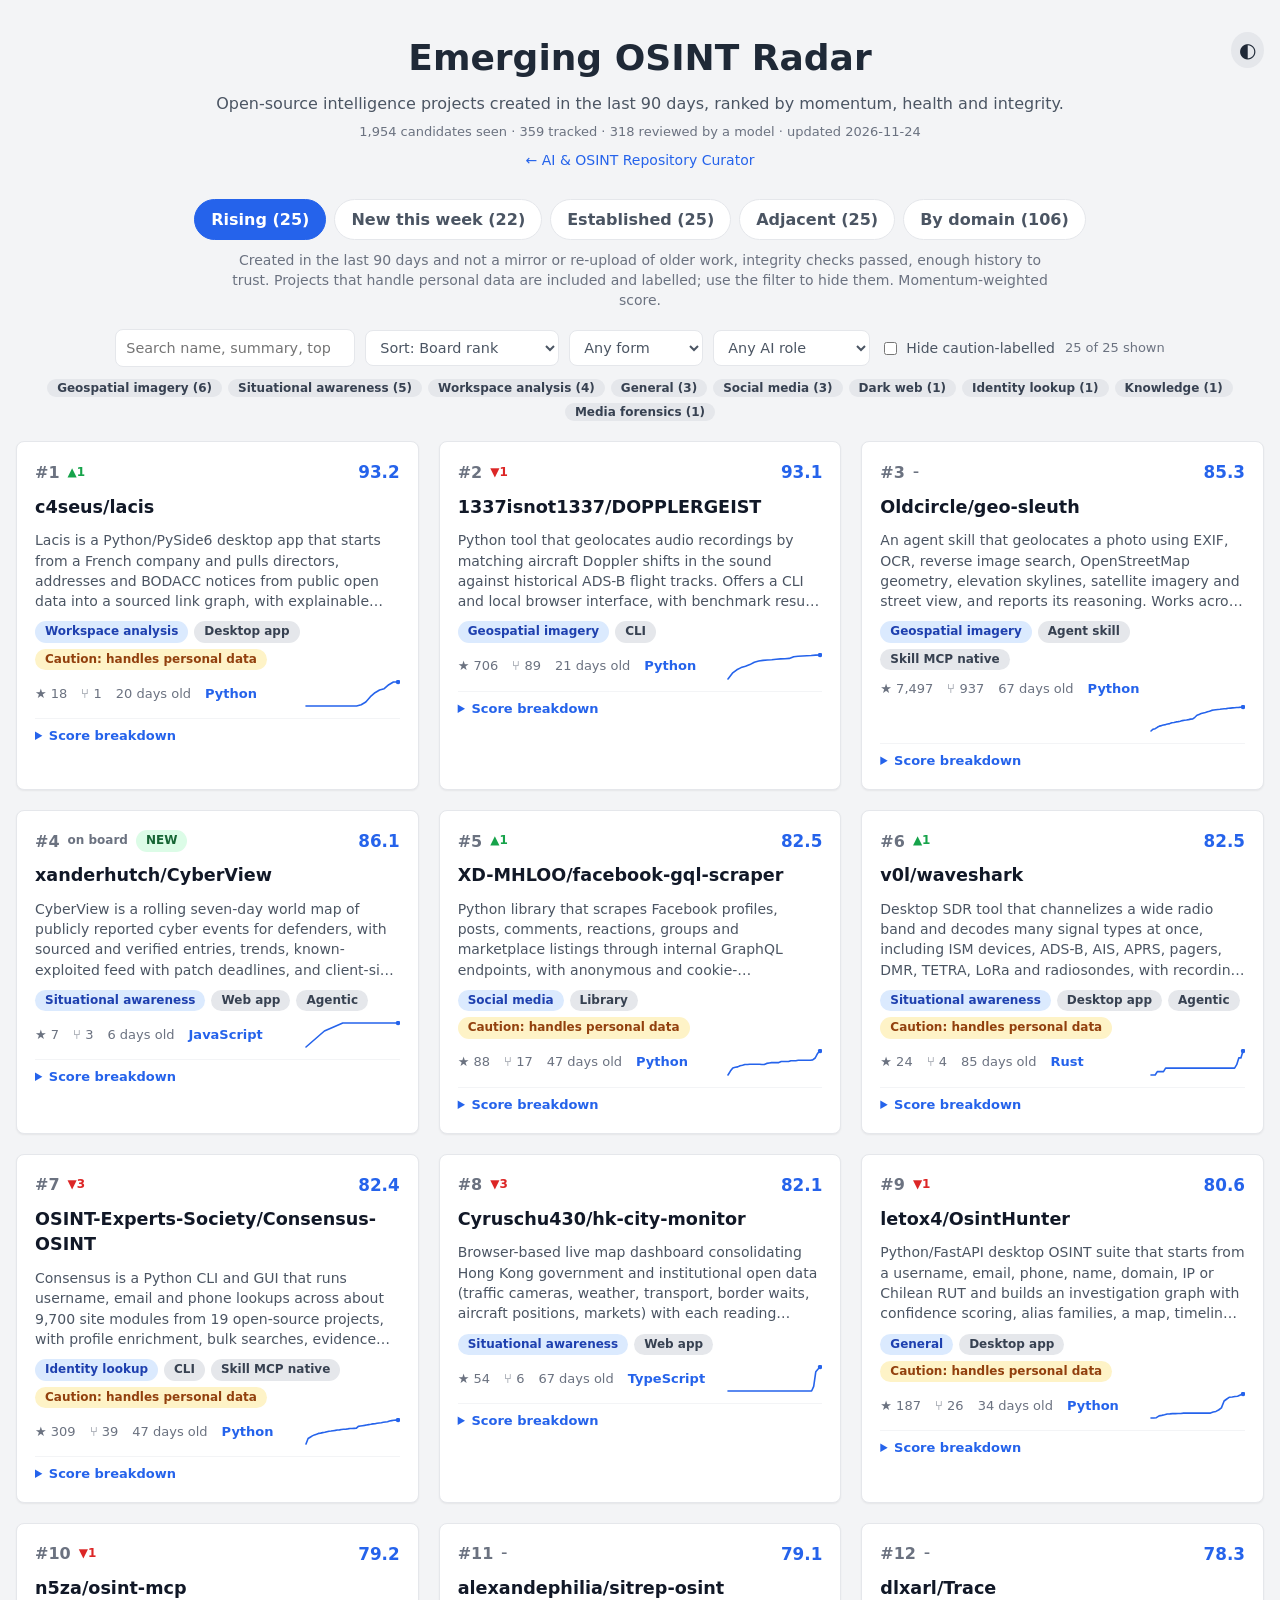
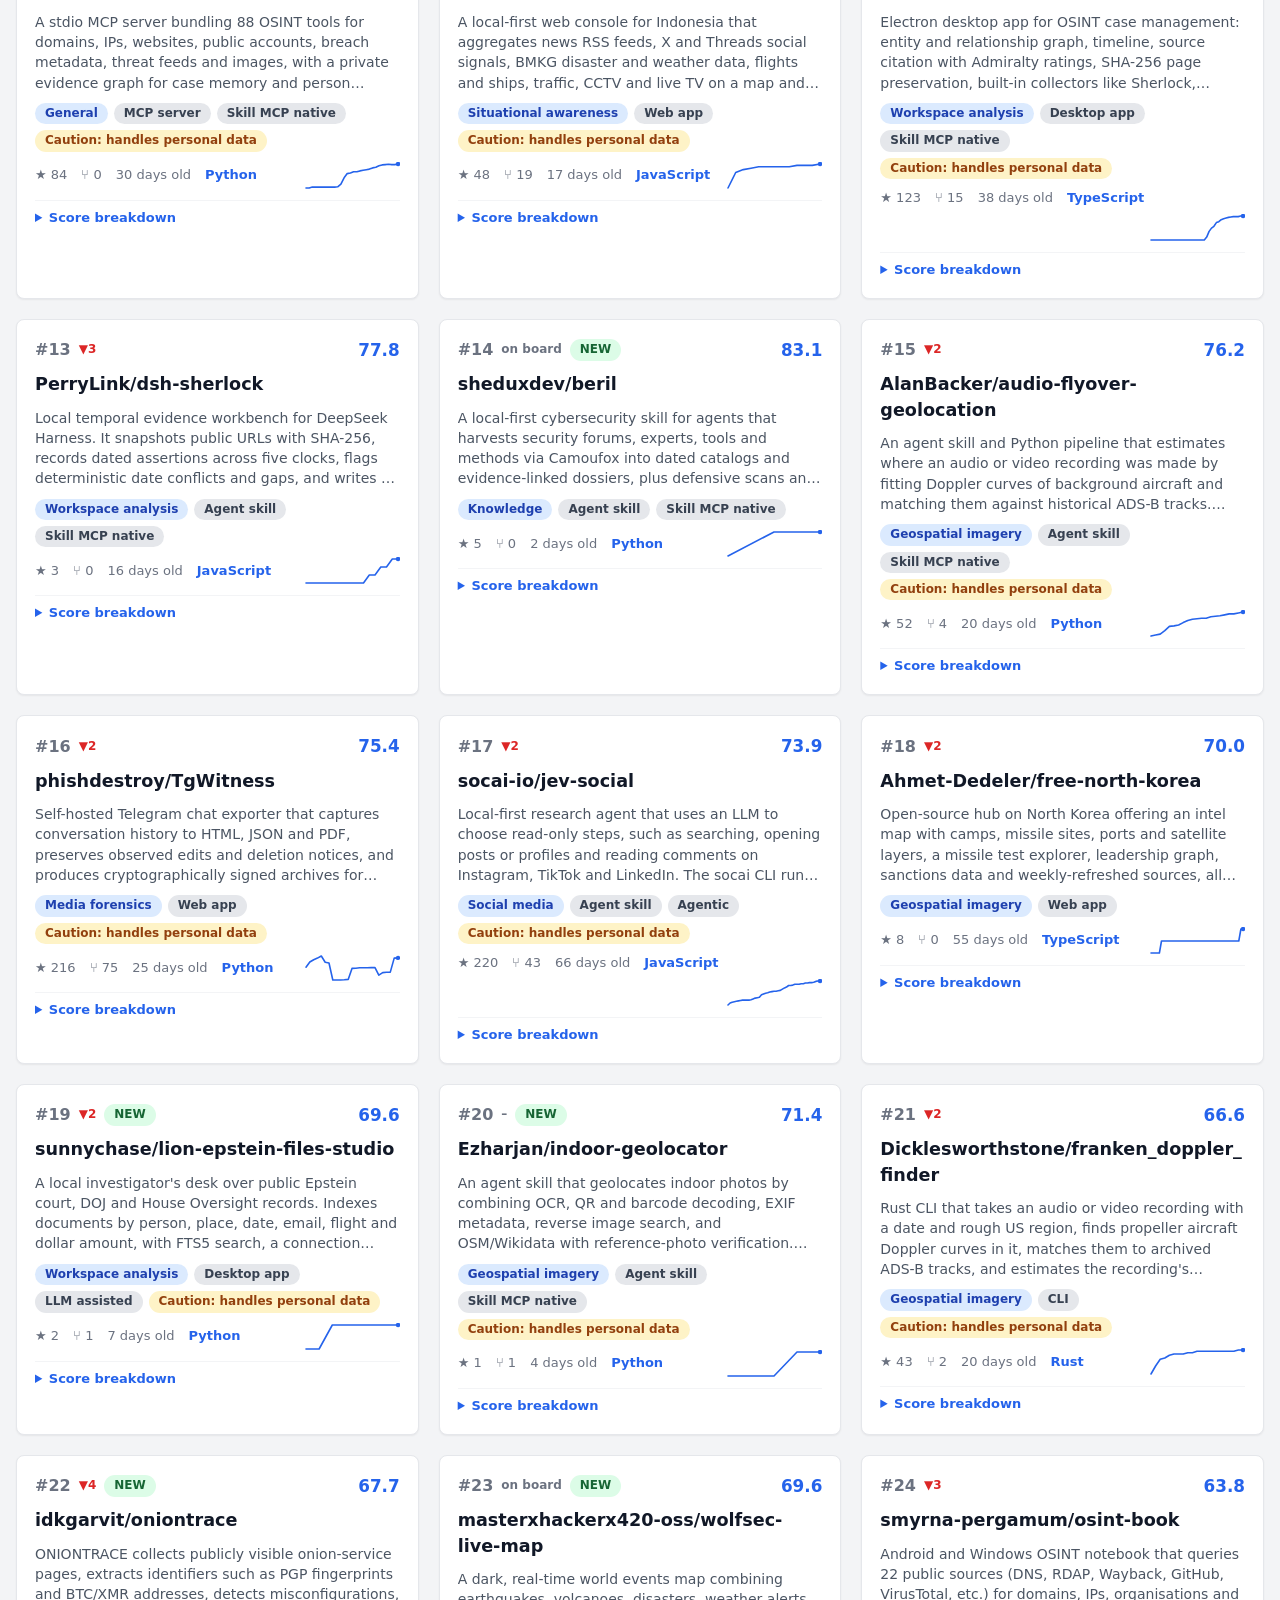
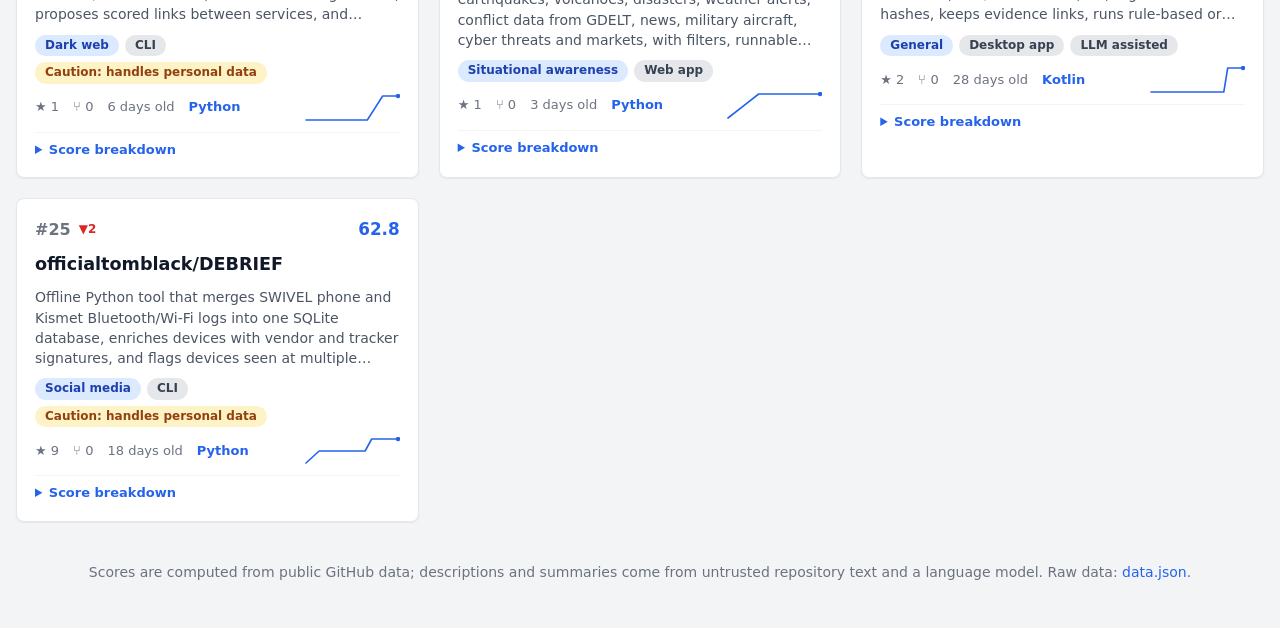
==== commit c28d96e3: "Chore: Auto-update OSINT tracker state and page" ====
--- a/docs/osint/index.html
+++ b/docs/osint/index.html
@@ -95,7 +95,7 @@
 <p>Scores are computed from public GitHub data; descriptions and summaries come from untrusted repository text and a language model. Raw data: <a href="data.json">data.json</a>.</p>
 </footer>
 </div>
-<script type="application/json" id="osint-data">{"version":1,"generated":"2026-11-23T16:44:21+00:00","window_days":90,"stats":{"candidates":1956,"tracked":356,"reviewed":314},"has_previous":true,"boards":{"rising":[{"rank":1,"rank_change":0,"id":1443613311,"full_name":"1337isnot1337/DOPPLERGEIST","html_url":"https://github.com/1337isnot1337/DOPPLERGEIST","description":"Python tool for aircraft Doppler audio geolocation using historical ADS-B flight data (Source-available)","language":"Python","license":"NOASSERTION","topics":["acoustic-geolocation","ads-b","aircraft-tracking","airplane","audio-forensics","doppler-effect","doppler-shift","geolocation"],"created_at":"2026-11-02T23:54:01Z","age_days":20,"stars":703,"forks":88,"status":"emerging","scope":"core","domain":"geospatial-imagery","domain_secondary":"transport-sensor","form":"cli","ai_role":"none","summary":"Python tool that geolocates audio recordings by matching aircraft Doppler shifts in the sound against historical ADS-B flight tracks. Offers a CLI and local browser interface, with benchmark results and documentation.","strengths":["Concrete method with documented pipeline steps","Working CLI and local browser interface","Published validation examples with measured error"],"risks":["Source-available PolyForm Noncommercial license limits use","Specialised signal-processing approach with limited independent validation"],"reviewed":true,"readme_language":"en","sensitivity":"none","sensitivity_tags":[],"score":93.4,"rank_key":93.4,"confidence":1.0,"components":{"momentum":0.993,"activity":1.0,"maturity":0.75,"community":0.948,"utility":0.8},"integrity":{"mult":1.0,"flags":[]},"star_rate":13.857},{"rank":2,"rank_change":0,"id":1444935635,"full_name":"c4seus/lacis","html_url":"https://github.com/c4seus/lacis","description":"Desktop OSINT tool that maps French companies, their directors and addresses into a sourced link graph, and flags patterns worth a closer look.","language":"Python","license":"GPL-3.0","topics":["bodacc","company","company-data","desktop","desktop-app","desktop-application","francais","france"],"created_at":"2026-11-03T23:18:17Z","age_days":19,"stars":18,"forks":1,"status":"emerging","scope":"core","domain":"workspace-analysis","domain_secondary":"knowledge","form":"desktop-app","ai_role":"none","summary":"Lacis is a Python/PySide6 desktop app that starts from a French company and pulls directors, addresses and BODACC notices from public open data into a sourced link graph, with explainable rules flagging patterns such as mass domiciliation or phoenix companies.","strengths":["Sources every fact to the exact API response with date and SHA-256 fingerprint","Uses only public French open data (SIRENE, RNE, BODACC) with rate limiting and caching"],"risks":["Tracks directors and people across companies, which can enable personal profiling","Interface and docs are in French; 0.y version may change formats"],"reviewed":true,"readme_language":"en","sensitivity":"caution","sensitivity_tags":["personal-data-lookup"],"score":91.8,"rank_key":91.8,"confidence":1.0,"components":{"momentum":0.941,"activity":0.952,"maturity":1.0,"community":0.742,"utility":0.8},"integrity":{"mult":1.0,"flags":[]},"star_rate":2.429},{"rank":3,"rank_change":0,"id":1375615157,"full_name":"Oldcircle/geo-sleuth","html_url":"https://github.com/Oldcircle/geo-sleuth","description":"An agent skill that finds where a photo was taken — OpenStreetMap geometry, elevation skylines, satellite imagery and street view — and shows its work. Works with Claude Code, Codex, Cursor, Gemini CLI, OpenCode and GitHub Copilot.","language":"Python","license":"MIT","topics":["agent-skills","ai-agents","claude-code","codex","computer-vision","cursor","gemini-cli","geoguessr"],"created_at":"2026-09-18T08:51:34Z","age_days":66,"stars":7450,"forks":927,"status":"emerging","scope":"core","domain":"geospatial-imagery","domain_secondary":"media-forensics","form":"agent-skill","ai_role":"skill-mcp-native","summary":"An agent skill that geolocates a photo using EXIF, OCR, reverse image search, OpenStreetMap geometry, elevation skylines, satellite imagery and street view, and reports its reasoning. Works across several AI coding agents.","strengths":["Clear multi-stage pipeline with named scripts and data sources","Installation and requirements documented with setup steps","Multilingual README and benchmark/case examples"],"risks":["Depends on Google Street View and Baidu panorama sources whose terms may restrict use","Relies on browser automation for reverse image search"],"reviewed":true,"readme_language":"en","sensitivity":"none","sensitivity_tags":[],"score":85.6,"rank_key":85.6,"confidence":1.0,"components":{"momentum":0.998,"activity":0.646,"maturity":0.7,"community":0.93,"utility":0.8},"integrity":{"mult":1.0,"flags":[]},"star_rate":48.714},{"rank":4,"rank_change":0,"id":1410624194,"full_name":"OSINT-Experts-Society/Consensus-OSINT","html_url":"https://github.com/OSINT-Experts-Society/Consensus-OSINT","description":"🔎 Username, email \u0026 phone OSINT — 9,700+ lookup checks from 19 projects, with profile enrichment, bulk searches, evidence graphs and expert-reviewed updates.","language":"Python","license":"GPL-3.0","topics":["bulk-search","cli","cybersecurity","cybersecurity-tools","digital-footprint","email-lookup","email-osint","graph-visualization"],"created_at":"2026-10-08T16:08:36Z","age_days":46,"stars":308,"forks":39,"status":"emerging","scope":"core","domain":"identity-lookup","domain_secondary":"workspace-analysis","form":"cli","ai_role":"skill-mcp-native","summary":"Consensus is a Python CLI and GUI that runs username, email and phone lookups across about 9,700 site modules from 19 open-source projects, with profile enrichment, bulk searches, evidence graphs, PDF reports and an MCP server for AI assistants.","strengths":["Large consolidated module set with a stated review process","Windows installer, PyPI package and source install options","Evidence graph and PDF reporting for investigations"],"risks":["Mass username and email lookups can enable profiling of private individuals","Claims of weekly expert review are unverified marketing"],"reviewed":true,"readme_language":"en","sensitivity":"caution","sensitivity_tags":["personal-data-lookup","social-profile-extraction"],"score":82.4,"rank_key":82.4,"confidence":1.0,"components":{"momentum":0.966,"activity":0.712,"maturity":0.75,"community":0.545,"utility":0.8},"integrity":{"mult":1.0,"flags":[]},"star_rate":4.857},{"rank":5,"rank_change":1,"id":1375909717,"full_name":"Cyruschu430/hk-city-monitor","html_url":"https://github.com/Cyruschu430/hk-city-monitor","description":"Real-time situational-awareness dashboard for Hong Kong - one map, many official open data sources, no API keys in the client. Open source (AGPL-3.0); not a government system.","language":"TypeScript","license":"AGPL-3.0","topics":["agpl","cloudflare-workers","dashboard","deckgl","geospatial","gis","hong-kong","maplibre"],"created_at":"2026-09-18T13:27:23Z","age_days":66,"stars":50,"forks":6,"status":"emerging","scope":"core","domain":"situational-awareness","domain_secondary":"geospatial-imagery","form":"web-app","ai_role":"none","summary":"Browser-based live map dashboard consolidating Hong Kong government and institutional open data (traffic cameras, weather, transport, border waits, aircraft positions, markets) with each reading linked to its publisher. Static app with a whitelisted Cloudflare Worker proxy.","strengths":["Clear source catalogue with endpoints, cadence and licence in SOURCES.md","Every reading traceable to its publisher","No API keys in client bundle"],"risks":["Mostly a civic dashboard; OSINT framing is light","Proxy routes third-party data, so upstream terms must be respected"],"reviewed":true,"readme_language":"en","sensitivity":"none","sensitivity_tags":[],"score":82.1,"rank_key":82.1,"confidence":1.0,"components":{"momentum":0.98,"activity":0.755,"maturity":0.75,"community":0.37,"utility":0.8},"integrity":{"mult":1.0,"flags":[]},"star_rate":5.286},{"rank":6,"rank_change":5,"id":1410186540,"full_name":"XD-MHLOO/facebook-gql-scraper","html_url":"https://github.com/XD-MHLOO/facebook-gql-scraper","description":"Scrape Facebook GraphQL data without an API key — profiles, posts, comments, reactions, groups, marketplace, search_engine.","language":"Python","license":"MIT","topics":["facebook","facebook-api","facebook-comments","facebook-data","facebook-graph-api","facebook-groups","facebook-marketplace-api","facebook-marketplace-listings"],"created_at":"2026-10-08T11:08:00Z","age_days":46,"stars":82,"forks":17,"status":"emerging","scope":"core","domain":"social-media","domain_secondary":"web-capture","form":"library","ai_role":"none","summary":"Python library that scrapes Facebook profiles, posts, comments, reactions, groups and marketplace listings through internal GraphQL endpoints, with anonymous and cookie-authenticated modes and automatic Doc ID rediscovery via PyMiniRacer.","strengths":["Documented anonymous and authenticated modes with stated limits","Clear object model with usage examples for profiles and posts","Auto-rediscovers changed GraphQL Doc IDs"],"risks":["Scraping Facebook may violate platform terms of service","Authenticated mode requires session cookies, raising account and privacy concerns","Profile extraction of individuals with lead-generation framing"],"reviewed":true,"readme_language":"en","sensitivity":"caution","sensitivity_tags":["personal-data-lookup","social-profile-extraction"],"score":82.0,"rank_key":82.0,"confidence":1.0,"components":{"momentum":0.948,"activity":0.75,"maturity":0.9,"community":0.29,"utility":0.8},"integrity":{"mult":1.0,"flags":[]},"star_rate":2.571},{"rank":7,"rank_change":-2,"id":1351816093,"full_name":"v0l/waveshark","html_url":"https://github.com/v0l/waveshark","description":"Wireshark for the radio spectrum: channelize a wide span once, decode every signal in it at once","language":"Rust","license":"GPL-3.0","topics":["aprs","dmr","hackrf","limesdr","lora","osint","pocsag","radio"],"created_at":"2026-08-30T23:29:42Z","age_days":84,"stars":22,"forks":4,"status":"emerging","scope":"core","domain":"situational-awareness","domain_secondary":"transport-sensor","form":"desktop-app","ai_role":"agentic","summary":"Desktop SDR tool that channelizes a wide radio band and decodes many signal types at once, including ISM devices, ADS-B, AIS, APRS, pagers, DMR, TETRA, LoRa and radiosondes, with recording and an agent option.","strengths":["Decodes many protocols from one wide-band capture","Named decoders and bands with a clear install path","Passive reception of public transmissions"],"risks":["Intercepting TETRA and DMR traffic with decryption and key recovery raises legal concerns","Records voice and messages, which may capture private communications","Agent can transmit on radio, requiring licensing awareness"],"reviewed":true,"readme_language":"en","sensitivity":"caution","sensitivity_tags":["person-tracking"],"score":81.3,"rank_key":81.3,"confidence":1.0,"components":{"momentum":0.87,"activity":0.757,"maturity":0.85,"community":0.624,"utility":0.8},"integrity":{"mult":1.0,"flags":[]},"star_rate":0.429},{"rank":8,"rank_change":-1,"id":1427714043,"full_name":"letox4/OsintHunter","html_url":"https://github.com/letox4/OsintHunter","description":"🎯 The ultimate OSINT toolkit: investigation graph, confidence scoring, alias families, map, timeline and reports. 49 modules, 400+ sites, no API keys required.","language":"Python","license":"MIT","topics":["chile","cybersecurity","fastapi","investigation","osint","osint-framework","osint-tool","python"],"created_at":"2026-10-21T00:43:34Z","age_days":33,"stars":179,"forks":25,"status":"emerging","scope":"core","domain":"general","domain_secondary":"identity-lookup","form":"desktop-app","ai_role":"none","summary":"Python/FastAPI desktop OSINT suite that starts from a username, email, phone, name, domain, IP or Chilean RUT and builds an investigation graph with confidence scoring, alias families, a map, timeline and reports. Claims 49 modules and 400+ username sites, no API keys required.","strengths":["Investigation graph with evidence-linked findings and confidence scoring","Broad coverage of identifier types including Chilean RUT","Windows executable and source build options"],"risks":["Username and profile lookups can enable tracking of private individuals","Marketing-heavy README with superlatives and no detailed legal section shown in digest","Limited verification of module accuracy from README alone"],"reviewed":true,"readme_language":"en","sensitivity":"caution","sensitivity_tags":["personal-data-lookup","social-profile-extraction"],"score":81.0,"rank_key":81.0,"confidence":1.0,"components":{"momentum":0.989,"activity":0.701,"maturity":0.7,"community":0.403,"utility":0.8},"integrity":{"mult":1.0,"flags":[]},"star_rate":14.286},{"rank":9,"rank_change":-1,"id":1433112682,"full_name":"n5za/osint-mcp","html_url":"https://github.com/n5za/osint-mcp","description":"86-tool OSINT MCP server with private evidence graphs, image analysis, reverse search, and person dossiers.","language":"Python","license":"MIT","topics":["bug-bounty","mcp","model-context-protocol","opencode","opencode-ai","opencode-plugin","opencode-skills","osint"],"created_at":"2026-10-25T11:15:28Z","age_days":29,"stars":82,"forks":0,"status":"emerging","scope":"core","domain":"general","domain_secondary":"workspace-analysis","form":"mcp-server","ai_role":"skill-mcp-native","summary":"A stdio MCP server bundling 88 OSINT tools for domains, IPs, websites, public accounts, breach metadata, threat feeds and images, with a private evidence graph for case memory and person dossiers. Optional API keys extend coverage.","strengths":["Broad tool catalog with clear install and verification steps","Works mostly without API keys and includes a doctor command"],"risks":["Person dossiers and breach metadata lookups raise privacy concerns","Description and README mention of 86 versus 88 tools is inconsistent","Single-author project with unverified maturity"],"reviewed":true,"readme_language":"en","sensitivity":"caution","sensitivity_tags":["breach-lookup","personal-data-lookup","social-profile-extraction"],"score":80.0,"rank_key":80.0,"confidence":1.0,"components":{"momentum":0.92,"activity":0.627,"maturity":1.0,"community":0.304,"utility":0.8},"integrity":{"mult":1.0,"flags":[]},"star_rate":1.571},{"rank":10,"rank_change":2,"id":1450208569,"full_name":"PerryLink/dsh-sherlock","html_url":"https://github.com/PerryLink/dsh-sherlock","description":"Sherlock-compatible public username checks for DeepSeek Harness.","language":"JavaScript","license":"Apache-2.0","topics":["deepseek-harness","dsh-plugin","osint","reconnaissance","sherlock","social-media","username"],"created_at":"2026-11-08T11:11:55Z","age_days":15,"stars":3,"forks":0,"status":"emerging","scope":"core","domain":"workspace-analysis","domain_secondary":"web-capture","form":"agent-skill","ai_role":"skill-mcp-native","summary":"Local temporal evidence workbench for DeepSeek Harness. It snapshots public URLs with SHA-256, records dated assertions across five clocks, flags deterministic date conflicts and gaps, and writes a local report. It does not issue verdicts or search for people.","strengths":["Clear, documented method with snapshot hashing and a query log","Respects robots gate and per-host delay during ingestion","Explicit boundaries: no verdicts and no people search"],"risks":["Name retained from a username-enumeration tool, which may confuse users","Legacy username tools section included in the same project","README digest is truncated, so some features are only partly verified"],"reviewed":true,"readme_language":"en","sensitivity":"none","sensitivity_tags":[],"score":78.5,"rank_key":78.5,"confidence":1.0,"components":{"momentum":0.857,"activity":0.82,"maturity":0.95,"community":0.14,"utility":null},"integrity":{"mult":1.0,"flags":[]},"star_rate":0.429},{"rank":11,"rank_change":-2,"id":1448825551,"full_name":"alexandephilia/sitrep-osint","html_url":"https://github.com/alexandephilia/sitrep-osint","description":"A real-time intelligence dashboard integrating global news, social media monitoring (X \u0026 Threads), interactive geospatial visualization, disaster and weather tracking, market data, and live TV/CCTV feeds.","language":"JavaScript","license":"MIT","topics":["cctv-monitoring","environment","incident-analysis","incident-detection","incident-reporting","indonesia","mapping","news-aggregator"],"created_at":"2026-11-06T22:49:38Z","age_days":16,"stars":47,"forks":19,"status":"emerging","scope":"core","domain":"situational-awareness","domain_secondary":"social-media","form":"web-app","ai_role":"none","summary":"A local-first web console for Indonesia that aggregates news RSS feeds, X and Threads social signals, BMKG disaster and weather data, flights and ships, traffic, CCTV and live TV on a map and 3D globe.","strengths":["Many named open data sources (BMKG, ADS-B, AIS, FIRMS, Sentinel-2)","Documented limitations and honest scope"],"risks":["Scraping X and Threads may breach platform terms and is fragile","Live CCTV and TV proxying of third-party streams raises legal questions"],"reviewed":true,"readme_language":"en","sensitivity":"caution","sensitivity_tags":["social-profile-extraction"],"score":78.4,"rank_key":78.4,"confidence":1.0,"components":{"momentum":0.839,"activity":0.722,"maturity":1.0,"community":0.34,"utility":null},"integrity":{"mult":1.0,"flags":[]},"star_rate":0.143},{"rank":12,"rank_change":-2,"id":1422773459,"full_name":"dlxarl/Trace","html_url":"https://github.com/dlxarl/Trace","description":"Local-First OSINT \u0026 Intelligence Investigation Platform","language":"TypeScript","license":"MIT","topics":["electron","osint","osint-tool","react","tools"],"created_at":"2026-10-16T23:34:30Z","age_days":37,"stars":123,"forks":15,"status":"emerging","scope":"core","domain":"workspace-analysis","domain_secondary":"identity-lookup","form":"desktop-app","ai_role":"skill-mcp-native","summary":"Electron desktop app for OSINT case management: entity and relationship graph, timeline, source citation with Admiralty ratings, SHA-256 page preservation, built-in collectors like Sherlock, Maigret and Holehe, local Markdown storage, and an MCP read-only interface.","strengths":["Local-first storage as plain Markdown files","Source preservation with SHA-256 hashes and Admiralty ratings","Named built-in collectors and graph analysis features"],"risks":["Bundles username and email lookup tools that can profile individuals","Feature list is extensive; hard to verify depth from README digest alone"],"reviewed":true,"readme_language":"en","sensitivity":"caution","sensitivity_tags":["personal-data-lookup"],"score":78.1,"rank_key":78.1,"confidence":1.0,"components":{"momentum":0.934,"activity":0.591,"maturity":0.75,"community":0.501,"utility":0.8},"integrity":{"mult":1.0,"flags":[]},"star_rate":2.0},{"rank":13,"rank_change":0,"id":1444762873,"full_name":"AlanBacker/audio-flyover-geolocation","html_url":"https://github.com/AlanBacker/audio-flyover-geolocation","description":"Locate where a recording was made from the Doppler curves of aircraft in its background, matched against ADS-B history. Agent skill + tested Python pipeline, English / 简体中文.","language":"Python","license":"MIT","topics":["acoustics","ads-b","agent-skills","audio-forensics","claude-skills","doppler","geolocation","osint"],"created_at":"2026-11-03T19:50:34Z","age_days":19,"stars":50,"forks":4,"status":"emerging","scope":"core","domain":"geospatial-imagery","domain_secondary":"media-forensics","form":"agent-skill","ai_role":"skill-mcp-native","summary":"An agent skill and Python pipeline that estimates where an audio or video recording was made by fitting Doppler curves of background aircraft and matching them against historical ADS-B tracks. Includes synthetic blind-test accuracy results and documented limitations.","strengths":["Tested Python pipeline with documented accuracy on synthetic blind tests","Clear method explanation and limitations section","Bilingual documentation and CI badge"],"risks":["Can locate a recording's microphone position, which raises privacy and surveillance concerns","Method derived from a video with no released code; independent implementation","Requires careful responsible-use framing to avoid misuse against individuals"],"reviewed":true,"readme_language":"en","sensitivity":"caution","sensitivity_tags":["breach-lookup","person-tracking"],"score":75.7,"rank_key":75.7,"confidence":1.0,"components":{"momentum":0.93,"activity":0.476,"maturity":0.9,"community":0.29,"utility":0.8},"integrity":{"mult":1.0,"flags":[]},"star_rate":1.571},{"rank":14,"rank_change":null,"id":1438904818,"full_name":"phishdestroy/TgWitness","html_url":"https://github.com/phishdestroy/TgWitness","description":"Telegram chat exporter \u0026 backup tool: export chat history to HTML, JSON, and PDF, preserve observed edits and deletion notices, and share cryptographically signed archives. Self-hosted OSINT \u0026 digital forensics workspace.","language":"Python","license":"MIT","topics":["chain-of-custody","chat-export","deleted-messages","dfir","digital-evidence","digital-forensics","ediscovery","evidence"],"created_at":"2026-10-29T20:06:18Z","age_days":24,"stars":215,"forks":75,"status":"emerging","scope":"core","domain":"social-media","domain_secondary":"workspace-analysis","form":"desktop-app","ai_role":"none","summary":"TgWitness exports Telegram chat history to HTML, JSON and PDF, preserves observed edits and deletion notices, and produces signed archives for verifiable evidence reports. Includes a local workspace UI and demo.","strengths":["Clear forensic purpose with chain-of-custody and signed archives","Demo workspace with fictional records and documented install paths"],"risks":["Installer piped from remote curl/PowerShell with execution policy bypass","README excerpt is mostly marketing and images; limited operational detail visible"],"reviewed":true,"readme_language":"en","sensitivity":"caution","sensitivity_tags":["social-profile-extraction"],"score":75.2,"rank_key":75.2,"confidence":1.0,"components":{"momentum":0.97,"activity":1.0,"maturity":0.85,"community":0.603,"utility":0.6},"integrity":{"mult":0.85,"flags":["watchers_outlier"]},"star_rate":6.714},{"rank":15,"rank_change":-1,"id":1376303804,"full_name":"socai-io/jev-social","html_url":"https://github.com/socai-io/jev-social","description":"Open-source, local-first social media research agent for Instagram, TikTok, and LinkedIn. Jev routes read-only steps; socai CLI captures cited browser evidence.","language":"JavaScript","license":"MIT","topics":["agent-skills","ai-agents","browser-agent","browser-automation","decision-model","deep-research","instagram","jev"],"created_at":"2026-09-18T18:48:15Z","age_days":65,"stars":220,"forks":43,"status":"emerging","scope":"core","domain":"social-media","domain_secondary":"web-capture","form":"agent-skill","ai_role":"agentic","summary":"Local-first research agent that uses an LLM to choose read-only steps, such as searching, opening posts or profiles and reading comments on Instagram, TikTok and LinkedIn. The socai CLI runs them in the user's signed-in Chrome and returns cited evidence for reports.","strengths":["Local-first design with read-only operations and documented data flow","Produces source-cited reports with recorded example output","Open source with a tests badge and a stated release version"],"risks":["Runs through the user's logged-in browser sessions, which raises platform terms and account-safety concerns","Profile and comment extraction could be used to build dossiers on individuals","Heavy reliance on a separate socai CLI and an OpenRouter key"],"reviewed":true,"readme_language":"en","sensitivity":"caution","sensitivity_tags":["social-profile-extraction"],"score":74.4,"rank_key":74.4,"confidence":1.0,"components":{"momentum":0.905,"activity":0.321,"maturity":0.95,"community":0.698,"utility":0.6},"integrity":{"mult":1.0,"flags":[]},"star_rate":1.0},{"rank":16,"rank_change":null,"id":1397134948,"full_name":"Ahmet-Dedeler/free-north-korea","html_url":"https://github.com/Ahmet-Dedeler/free-north-korea","description":"Open-source intelligence and human-rights hub on North Korea: intel map, missile test explorer, leadership graph, camps and verified data.","language":"TypeScript","license":"Apache-2.0","topics":["collaborate","community-exchange","education","geospatial","github-copilot","human-rights","learn","maplibre"],"created_at":"2026-09-30T06:07:49Z","age_days":54,"stars":8,"forks":0,"status":"emerging","scope":"core","domain":"geospatial-imagery","domain_secondary":"knowledge","form":"web-app","ai_role":"none","summary":"Open-source hub on North Korea offering an intel map with camps, missile sites, ports and satellite layers, a missile test explorer, leadership graph, sanctions data and weekly-refreshed sources, all with citations.","strengths":["Maps sourced satellite imagery and open datasets","Weekly automated source checks via GitHub Actions","Multilingual, Apache 2.0 licensed"],"risks":["Political advocacy framing may affect neutrality of data","Limited detail on methodology for verifying data in README excerpt"],"reviewed":true,"readme_language":"en","sensitivity":"none","sensitivity_tags":[],"score":70.4,"rank_key":70.4,"confidence":1.0,"components":{"momentum":0.705,"activity":0.809,"maturity":0.7,"community":0.405,"utility":0.8},"integrity":{"mult":1.0,"flags":[]},"star_rate":0.143},{"rank":17,"rank_change":-2,"id":1460777353,"full_name":"sunnychase/lion-epstein-files-studio","html_url":"https://github.com/sunnychase/lion-epstein-files-studio","description":"Investigator's desk over the public Epstein records: 349,000 documents and 585,000 pages from DOJ, House Oversight and court releases, indexed by person, place, date, e-mail, flight and dollar amount. Full-text search, connection graph, path finder, globe, money trail, case notebook. Every link backed by a quoted page. Redactions stay redacted.","language":"Python","license":"NOASSERTION","topics":["cesiumjs","document-analysis","epstein-files","full-text-search","investigative-journalism","knowledge-graph","osint","public-records"],"created_at":"2026-11-17T01:37:10Z","age_days":6,"stars":2,"forks":1,"status":"emerging","scope":"core","domain":"workspace-analysis","domain_secondary":"knowledge","form":"desktop-app","ai_role":"llm-assisted","summary":"A local investigator's desk over public Epstein court, DOJ and House Oversight records. Indexes documents by person, place, date, email, flight and dollar amount, with FTS5 search, a connection graph, a globe view, money trail and case notebook, served as a Rust binary over SQLit","strengths":["Every link is backed by a quoted source page","Runs locally as a static binary over SQLite with FTS5","Documents provenance per item, file and PDF page"],"risks":["Focuses on named private individuals, so person-centric lookups carry privacy concerns","Source-available license rather than fully open source","Donation and social promotion elements in README"],"reviewed":true,"readme_language":"en","sensitivity":"caution","sensitivity_tags":["personal-data-lookup"],"score":70.5,"rank_key":68.9,"confidence":0.895,"components":{"momentum":0.802,"activity":0.762,"maturity":0.55,"community":0.29,"utility":0.8},"integrity":{"mult":1.0,"flags":[]},"star_rate":0.157},{"rank":18,"rank_change":null,"id":1462518869,"full_name":"idkgarvit/oniontrace","html_url":"https://github.com/idkgarvit/oniontrace","description":"Passive OSINT pipeline for Tor onion services: evidence graph, analyst console, measured correlation","language":"Python","license":"MIT","topics":["osint","python","security-research","threat-intelligence","tor"],"created_at":"2026-11-18T08:28:05Z","age_days":5,"stars":1,"forks":0,"status":"emerging","scope":"core","domain":"dark-web","domain_secondary":"workspace-analysis","form":"cli","ai_role":"none","summary":"ONIONTRACE collects publicly visible onion-service pages, extracts identifiers such as PGP fingerprints and BTC/XMR addresses, detects misconfigurations, proposes scored links between services, and presents results in a per-case identity graph with an analyst console.","strengths":["Passive collection limited to what an anonymous visitor can see","Scored links with stated provenance and frequency caps against false merges","Documented pipeline stages, tests and acceptable-use guidance"],"risks":["Dark-web attribution could be misused against operators without careful review","Stylometric attribution component raises misidentification concerns","Single-author project with unclear maintenance commitment"],"reviewed":true,"readme_language":"en","sensitivity":"caution","sensitivity_tags":[],"score":70.4,"rank_key":67.5,"confidence":0.805,"components":{"momentum":0.766,"activity":0.72,"maturity":0.8,"community":0.152,"utility":0.8},"integrity":{"mult":1.0,"flags":[]},"star_rate":0.158},{"rank":19,"rank_change":null,"id":1444589029,"full_name":"Dicklesworthstone/franken_doppler_finder","html_url":"https://github.com/Dicklesworthstone/franken_doppler_finder","description":"Locate an audio or video recording from the Doppler curves of propeller aircraft, matched against archived ADS-B flight tracks. Rust, on frankenscipy and asupersync.","language":"Rust","license":"NOASSERTION","topics":["acoustics","ads-b","adsb","adsb-lol","aircraft","asupersync","audio-analysis","audio-forensics"],"created_at":"2026-11-03T17:03:54Z","age_days":19,"stars":43,"forks":2,"status":"emerging","scope":"core","domain":"geospatial-imagery","domain_secondary":"transport-sensor","form":"cli","ai_role":"none","summary":"Rust CLI that estimates where an audio or video recording was made by fitting propeller aircraft Doppler curves and matching them to archived adsb.lol ADS-B flight tracks, outputting coordinates, confidence radius, map and nearest town.","strengths":["Clear, novel geolocation method with documented pipeline and commands","Offline selftest and doctor commands for verification","Explicit responsible-use and defensive framing"],"risks":["Could be used to locate a person's recording location, a privacy concern","Alpha status with validation limited to one real case","Pinned nightly toolchain may hinder reproducibility"],"reviewed":true,"readme_language":"en","sensitivity":"caution","sensitivity_tags":["breach-lookup","person-tracking"],"score":67.1,"rank_key":67.1,"confidence":1.0,"components":{"momentum":0.705,"activity":0.85,"maturity":0.5,"community":0.29,"utility":0.8},"integrity":{"mult":1.0,"flags":[]},"star_rate":0.143},{"rank":20,"rank_change":null,"id":1464912472,"full_name":"Ezharjan/indoor-geolocator","html_url":"https://github.com/Ezharjan/indoor-geolocator","description":"Agent skill for LLMs that finds where an indoor photo was taken: venue, address, lat/lon and a rules-capped confidence. Uses OCR, QR codes, fixed standards (sockets, signs), reverse image and social media search, OSM/Wikidata and reference-image verification, and leaves an auditable case folder.","language":"Python","license":"MIT","topics":["agent-skills","claude","claude-skills","cli","geoint","geolocation","image-geolocation","indoor-geolocation"],"created_at":"2026-11-20T02:58:26Z","age_days":3,"stars":1,"forks":1,"status":"emerging","scope":"core","domain":"geospatial-imagery","domain_secondary":"media-forensics","form":"agent-skill","ai_role":"skill-mcp-native","summary":"An agent skill that geolocates indoor photos by combining OCR, QR and barcode decoding, EXIF metadata, reverse image search, and OSM/Wikidata with reference-photo verification. Outputs venue, address, coordinates, confidence and an auditable case folder.","strengths":["Documented accuracy-first workflow with ranked hypotheses and rules-capped confidence","Concrete toolbox with named data sources and a sample output format","Auditable case folder with reasoning trail"],"risks":["Reverse image search and geolocating photos may be used to locate private venues or people","Dependence on model downloads from huggingface.co with SHA-256 check","Ethical and legal use depends on user; privacy section present"],"reviewed":true,"readme_language":"en","sensitivity":"caution","sensitivity_tags":["personal-data-lookup"],"score":71.9,"rank_key":66.5,"confidence":0.637,"components":{"momentum":0.807,"activity":0.703,"maturity":0.75,"community":0.23,"utility":0.8},"integrity":{"mult":1.0,"flags":[]},"star_rate":0.175},{"rank":21,"rank_change":-3,"id":1435627715,"full_name":"smyrna-pergamum/osint-book","html_url":"https://github.com/smyrna-pergamum/osint-book","description":"Passive, source-first OSINT notebook for Android and Windows: 22 public sources, evidence-linked findings, rule-based and optional local or cloud AI analysis, template-based PDF reports, 9 languages.","language":"Kotlin","license":"GPL-3.0","topics":["android","dns","investigation","ip-geolocation","kotlin","ktor","llama-cpp","local-llm"],"created_at":"2026-10-27T11:19:42Z","age_days":27,"stars":2,"forks":0,"status":"emerging","scope":"core","domain":"general","domain_secondary":"infrastructure-asm","form":"desktop-app","ai_role":"llm-assisted","summary":"Android and Windows OSINT notebook that queries 22 public sources (DNS, RDAP, Wayback, GitHub, VirusTotal, etc.) for domains, IPs, organisations and hashes, keeps evidence links, runs rule-based or optional local/cloud AI analysis, and exports PDF/HTML/CSV/JSON reports.","strengths":["Evidence-linked findings with source links and retrieval times","Passive, key-free sources available by default","Offline local model option and multi-format reporting"],"risks":["Windows edition relies on a downloaded ZIP and Android APK; verify hashes before install","Optional cloud AI APIs may send investigation data off-device"],"reviewed":true,"readme_language":"en","sensitivity":"none","sensitivity_tags":[],"score":64.4,"rank_key":64.4,"confidence":1.0,"components":{"momentum":0.705,"activity":0.72,"maturity":0.5,"community":0.283,"utility":0.8},"integrity":{"mult":1.0,"flags":[]},"star_rate":0.143},{"rank":22,"rank_change":-3,"id":1452342689,"full_name":"cyberdid/social-framework","html_url":"https://github.com/cyberdid/social-framework","description":"Аналіз інформаційного простору з агентом і моделлю на ваш вибір: Claude, Codex, Gemini, opencode · MCP-інструменти, фактчеки, сценарії, веб-інтерфейс","language":"Python","license":"Apache-2.0","topics":["claude-code","codex","disinformation","fact-checking","forecasting","gemini","information-warfare","mcp"],"created_at":"2026-11-10T07:31:31Z","age_days":13,"stars":3,"forks":1,"status":"emerging","scope":"core","domain":"disinformation","domain_secondary":"social-media","form":"mcp-server","ai_role":"skill-mcp-native","summary":"Social is a local analyst workbench where an AI agent (Claude Code, Codex, Gemini, opencode) collects public traces from Telegram, YouTube and online media, checks claims, and builds probabilistic scenarios in a case folder exposed via MCP tools and a localhost web UI.","strengths":["Works with multiple agents and models, state kept in files","Local-first case storage with git history","Built-in red-team review and probability-based scenario tracking"],"risks":["Collects data from Telegram and YouTube accounts, could enable social profile extraction","README digest is partial, so practical detail is limited"],"reviewed":true,"readme_language":"uk","sensitivity":"caution","sensitivity_tags":["social-profile-extraction"],"score":63.6,"rank_key":63.5,"confidence":0.991,"components":{"momentum":0.63,"activity":0.608,"maturity":0.85,"community":0.432,"utility":0.6},"integrity":{"mult":1.0,"flags":[]},"star_rate":0.0},{"rank":23,"rank_change":-3,"id":1447758213,"full_name":"officialtomblack/DEBRIEF","html_url":"https://github.com/officialtomblack/DEBRIEF","description":"👣 Find what's been following you. Feed it your SWIVEL + Kismet logs and it flags the trackers that showed up at more than one of your places. Offline. No accounts. Nothing uploaded.","language":"Python","license":"MIT","topics":["airtag","airtag-detector","ble","bluetooth","counter-surveillance","datasette","infosec","kismet"],"created_at":"2026-11-06T02:49:06Z","age_days":17,"stars":9,"forks":0,"status":"emerging","scope":"core","domain":"social-media","domain_secondary":"general","form":"cli","ai_role":"none","summary":"Offline Python tool that merges SWIVEL phone and Kismet Bluetooth/Wi-Fi logs into one SQLite database, enriches devices with vendor and tracker signatures, and flags devices seen at multiple distant places as possibly following the user.","strengths":["Fully offline, no accounts, stdlib-only Python","Clear flagging rules with tunable distance and time thresholds","Outputs SQLite, CSV, GeoJSON and summary report"],"risks":["Tracker-detection on individuals' movement data could be misused for surveillance of others","Relies on a third-party SWIVEL app whose maintenance status is unknown"],"reviewed":true,"readme_language":"en","sensitivity":"caution","sensitivity_tags":["person-tracking"],"score":63.1,"rank_key":63.1,"confidence":1.0,"components":{"momentum":0.82,"activity":0.384,"maturity":0.75,"community":0.09,"utility":null},"integrity":{"mult":1.0,"flags":[]},"star_rate":0.286},{"rank":24,"rank_change":-7,"id":1397105935,"full_name":"bayshier/ghosttrack-zh","html_url":"https://github.com/bayshier/ghosttrack-zh","description":"GhostTrack 中文汉化版 | OSINT 追踪工具（IP/手机号/用户名）· 逻辑零改动纯汉化 · 原项目 HunxByts/GhostTrack","language":"Python","license":null,"topics":["chinese","ip-lookup","localization","osint","osint-tools","phone-number-lookup","recon","termux"],"created_at":"2026-09-30T05:53:02Z","age_days":54,"stars":363,"forks":48,"status":"emerging","scope":"core","domain":"identity-lookup","domain_secondary":"general","form":"cli","ai_role":"none","summary":"A translated Chinese-language version of the GhostTrack CLI. It looks up IP geolocation and ISP details, phone number metadata, and checks username existence across 24 social platforms. Logic is unchanged from upstream.","strengths":["Clear menu-based CLI with documented install and run steps","Covers IP, phone and username lookups in one tool","Localized README and interface for Chinese-speaking users"],"risks":["Upstream project has no open-source license, so redistribution rights are unclear","Derivative mirror of another author's work with stated copy-without-permission concerns","Username and phone lookups can support profiling of private individuals"],"reviewed":true,"readme_language":"zh","sensitivity":"caution","sensitivity_tags":["personal-data-lookup","social-profile-extraction"],"score":62.3,"rank_key":62.3,"confidence":1.0,"components":{"momentum":0.941,"activity":0.179,"maturity":0.5,"community":0.29,"utility":0.6},"integrity":{"mult":1.0,"flags":[]},"star_rate":2.429},{"rank":25,"rank_change":null,"id":1456657705,"full_name":"minorblacksmithplan/namesake-osint-people-search","html_url":"https://github.com/minorblacksmithplan/namesake-osint-people-search","description":"OSINT people search for Windows: look up a name across social networks and tell the people who share it apart.","language":"JavaScript","license":"MIT","topics":["investigation","name-search","osint","osint-tool","people-search","social-media","socmint"],"created_at":"2026-11-13T13:51:30Z","age_days":10,"stars":155,"forks":4,"status":"emerging","scope":"core","domain":"identity-lookup","domain_secondary":"social-media","form":"desktop-app","ai_role":"none","summary":"Namesake is a Windows desktop app that searches a name across social networks and merges matching profiles into one card per real person, showing the evidence for each merge. The README is mostly marketing and demo description, with few technical details on sources or limits.","strengths":["Clear, focused purpose for name-based social profile search","Explains merge evidence per person (photo, handle, city)"],"risks":["Person-level profile merging raises privacy and misuse concerns","README lacks detail on data sources, methods, and legal considerations","Mostly marketing copy with little verifiable technical content"],"reviewed":true,"readme_language":"en","sensitivity":"caution","sensitivity_tags":["personal-data-lookup","social-profile-extraction"],"score":63.1,"rank_key":62.3,"confidence":0.945,"components":{"momentum":0.895,"activity":0.327,"maturity":0.65,"community":0.248,"utility":0.4},"integrity":{"mult":1.0,"flags":[]},"star_rate":0.857}],"new":[{"rank":1,"rank_change":null,"id":1467118695,"full_name":"sheduxdev/beril","html_url":"https://github.com/sheduxdev/beril","description":"Cybersecurity intelligence skill: Camoufox forums, experts, tools, methods, evidence-linked dossiers.","language":"Python","license":"MIT","topics":["ai-agents","bugbounty","camoufox","claude-skills","cybersecurity","osint","pentesting","threat-intelligence"],"created_at":"2026-11-22T01:37:28Z","age_days":1,"stars":5,"forks":0,"status":"emerging","scope":"core","domain":"knowledge","domain_secondary":"web-capture","form":"agent-skill","ai_role":"skill-mcp-native","summary":"Beril is a local-first agent skill that uses Camoufox to read security sites blocking plain HTTP clients, records dated public leads, and builds evidence-linked dossiers with tool shelves and method cards, plus labs and a read-only web scan.","strengths":["Concrete commands and documented catalog outputs","Every lead keeps a date and public URL","Install steps and dependencies are stated"],"risks":["Scope mixes OSINT with scanning, labs and training, which dilutes focus","Scan and reverse-engineering features are outside OSINT scope"],"reviewed":true,"readme_language":"en","sensitivity":"none","sensitivity_tags":[],"score":80.1,"rank_key":72.1,"confidence":0.466,"components":{"momentum":0.848,"activity":0.962,"maturity":0.75,"community":0.345,"utility":0.8},"integrity":{"mult":1.0,"flags":[]},"star_rate":0.417},{"rank":2,"rank_change":-1,"id":1460777353,"full_name":"sunnychase/lion-epstein-files-studio","html_url":"https://github.com/sunnychase/lion-epstein-files-studio","description":"Investigator's desk over the public Epstein records: 349,000 documents and 585,000 pages from DOJ, House Oversight and court releases, indexed by person, place, date, e-mail, flight and dollar amount. Full-text search, connection graph, path finder, globe, money trail, case notebook. Every link backed by a quoted page. Redactions stay redacted.","language":"Python","license":"NOASSERTION","topics":["cesiumjs","document-analysis","epstein-files","full-text-search","investigative-journalism","knowledge-graph","osint","public-records"],"created_at":"2026-11-17T01:37:10Z","age_days":6,"stars":2,"forks":1,"status":"emerging","scope":"core","domain":"workspace-analysis","domain_secondary":"knowledge","form":"desktop-app","ai_role":"llm-assisted","summary":"A local investigator's desk over public Epstein court, DOJ and House Oversight records. Indexes documents by person, place, date, email, flight and dollar amount, with FTS5 search, a connection graph, a globe view, money trail and case notebook, served as a Rust binary over SQLit","strengths":["Every link is backed by a quoted source page","Runs locally as a static binary over SQLite with FTS5","Documents provenance per item, file and PDF page"],"risks":["Focuses on named private individuals, so person-centric lookups carry privacy concerns","Source-available license rather than fully open source","Donation and social promotion elements in README"],"reviewed":true,"readme_language":"en","sensitivity":"caution","sensitivity_tags":["personal-data-lookup"],"score":70.5,"rank_key":68.9,"confidence":0.895,"components":{"momentum":0.802,"activity":0.762,"maturity":0.55,"community":0.29,"utility":0.8},"integrity":{"mult":1.0,"flags":[]},"star_rate":0.157},{"rank":3,"rank_change":null,"id":1462518869,"full_name":"idkgarvit/oniontrace","html_url":"https://github.com/idkgarvit/oniontrace","description":"Passive OSINT pipeline for Tor onion services: evidence graph, analyst console, measured correlation","language":"Python","license":"MIT","topics":["osint","python","security-research","threat-intelligence","tor"],"created_at":"2026-11-18T08:28:05Z","age_days":5,"stars":1,"forks":0,"status":"emerging","scope":"core","domain":"dark-web","domain_secondary":"workspace-analysis","form":"cli","ai_role":"none","summary":"ONIONTRACE collects publicly visible onion-service pages, extracts identifiers such as PGP fingerprints and BTC/XMR addresses, detects misconfigurations, proposes scored links between services, and presents results in a per-case identity graph with an analyst console.","strengths":["Passive collection limited to what an anonymous visitor can see","Scored links with stated provenance and frequency caps against false merges","Documented pipeline stages, tests and acceptable-use guidance"],"risks":["Dark-web attribution could be misused against operators without careful review","Stylometric attribution component raises misidentification concerns","Single-author project with unclear maintenance commitment"],"reviewed":true,"readme_language":"en","sensitivity":"caution","sensitivity_tags":[],"score":70.4,"rank_key":67.5,"confidence":0.805,"components":{"momentum":0.766,"activity":0.72,"maturity":0.8,"community":0.152,"utility":0.8},"integrity":{"mult":1.0,"flags":[]},"star_rate":0.158},{"rank":4,"rank_change":null,"id":1464912472,"full_name":"Ezharjan/indoor-geolocator","html_url":"https://github.com/Ezharjan/indoor-geolocator","description":"Agent skill for LLMs that finds where an indoor photo was taken: venue, address, lat/lon and a rules-capped confidence. Uses OCR, QR codes, fixed standards (sockets, signs), reverse image and social media search, OSM/Wikidata and reference-image verification, and leaves an auditable case folder.","language":"Python","license":"MIT","topics":["agent-skills","claude","claude-skills","cli","geoint","geolocation","image-geolocation","indoor-geolocation"],"created_at":"2026-11-20T02:58:26Z","age_days":3,"stars":1,"forks":1,"status":"emerging","scope":"core","domain":"geospatial-imagery","domain_secondary":"media-forensics","form":"agent-skill","ai_role":"skill-mcp-native","summary":"An agent skill that geolocates indoor photos by combining OCR, QR and barcode decoding, EXIF metadata, reverse image search, and OSM/Wikidata with reference-photo verification. Outputs venue, address, coordinates, confidence and an auditable case folder.","strengths":["Documented accuracy-first workflow with ranked hypotheses and rules-capped confidence","Concrete toolbox with named data sources and a sample output format","Auditable case folder with reasoning trail"],"risks":["Reverse image search and geolocating photos may be used to locate private venues or people","Dependence on model downloads from huggingface.co with SHA-256 check","Ethical and legal use depends on user; privacy section present"],"reviewed":true,"readme_language":"en","sensitivity":"caution","sensitivity_tags":["personal-data-lookup"],"score":71.9,"rank_key":66.5,"confidence":0.637,"components":{"momentum":0.807,"activity":0.703,"maturity":0.75,"community":0.23,"utility":0.8},"integrity":{"mult":1.0,"flags":[]},"star_rate":0.175},{"rank":5,"rank_change":-3,"id":1466342732,"full_name":"masterxhackerx420-oss/wolfsec-live-map","html_url":"https://github.com/masterxhackerx420-oss/wolfsec-live-map","description":"Live world-events map: war, news, markets, weather, earthquakes, volcanoes, military aircraft, cyber threats, with filters","language":"Python","license":"MIT","topics":["adsb","cyber-threat-intelligence","earthquakes","gdelt","github-pages","leaflet","live-map","osint"],"created_at":"2026-11-21T08:33:18Z","age_days":2,"stars":1,"forks":0,"status":"emerging","scope":"core","domain":"situational-awareness","domain_secondary":"transport-sensor","form":"web-app","ai_role":"none","summary":"A dark, real-time world events map combining earthquakes, volcanoes, disasters, weather alerts, conflict data from GDELT, news, military aircraft, cyber threats and markets, with filters, runnable locally via FastAPI or as a static GitHub Pages site.","strengths":["Named public data sources for each layer, all free without API keys","Documented filters, URL parameters and run options (local, Docker, GitHub Pages)","Explicit no-fake-data policy with ERR/STALE status display"],"risks":["Military aircraft tracking and cyber layers may be seen as sensitive, though feeds are public","No legal or usage-terms discussion for scraping the listed sources"],"reviewed":true,"readme_language":"en","sensitivity":"none","sensitivity_tags":[],"score":68.3,"rank_key":61.5,"confidence":0.548,"components":{"momentum":0.784,"activity":0.569,"maturity":0.85,"community":0.09,"utility":0.8},"integrity":{"mult":1.0,"flags":[]},"star_rate":0.187},{"rank":6,"rank_change":-1,"id":1462146846,"full_name":"officialtomblack/CYPHER-OSINT","html_url":"https://github.com/officialtomblack/CYPHER-OSINT","description":"🔍 Run OSINT on yourself before someone else does. Feed it your handles, name, email and phone: it hunts 900+ sites, public records and breach lists, maps what a stranger could piece together, then tells you how to shut each leak. Self-audit only. Results stay on your machine.","language":"Python","license":"MIT","topics":["cybersecurity","data-breach","digital-footprint","email-osint","holehe","infosec","linux","maigret"],"created_at":"2026-11-18T00:51:11Z","age_days":5,"stars":1,"forks":0,"status":"emerging","scope":"core","domain":"identity-lookup","domain_secondary":"breach-exposure","form":"cli","ai_role":"none","summary":"Self-audit OSINT CLI that takes a user's own handles, name, email and phone, searches hundreds of sites, public records and breach lists, lets the user confirm matches, and produces a local report with fix steps.","strengths":["Defensive self-audit framing with local-only results","Named tooling (maigret, holehe) and concrete install steps","Confirmation step avoids treating matches as proof"],"risks":["Could be repurposed to look up other people's identities","Breach list lookups on personal data","Linux-only and tested on a single distro"],"reviewed":true,"readme_language":"en","sensitivity":"caution","sensitivity_tags":["breach-lookup","personal-data-lookup","social-profile-extraction"],"score":60.7,"rank_key":57.8,"confidence":0.809,"components":{"momentum":0.761,"activity":0.276,"maturity":0.8,"community":0.09,"utility":0.8},"integrity":{"mult":1.0,"flags":[]},"star_rate":0.157},{"rank":7,"rank_change":null,"id":1466798884,"full_name":"omaer1438-jpg/Nightglass","html_url":"https://github.com/omaer1438-jpg/Nightglass","description":"Windows desktop OSINT workbench: 28 safe lookup modules, a 400+ tool catalog, local cases, an investigation board and hash-sealed reports. PySide6.","language":"Python","license":null,"topics":["investigation","osint","pyside6","python","security-tools"],"created_at":"2026-11-21T17:38:55Z","age_days":1,"stars":2,"forks":0,"status":"emerging","scope":"core","domain":"general","domain_secondary":"workspace-analysis","form":"desktop-app","ai_role":"none","summary":"Windows PySide6 desktop app that organizes a catalog of 400+ OSINT tools, runs 28 built-in lookup modules, keeps local encrypted cases, maps findings on an investigation board and exports hash-sealed reports.","strengths":["Local case storage with database encryption and documented install steps","Consent prompt before external lookups and responsible-use guidance","Pinned tool hashes and clear optional tool setup"],"risks":["Includes username and person lookup modules that could enable profiling if misused","Relies on third-party tools installed separately","Limited evidence of ongoing maintenance activity"],"reviewed":true,"readme_language":"en","sensitivity":"caution","sensitivity_tags":["personal-data-lookup"],"score":64.0,"rank_key":56.1,"confidence":0.471,"components":{"momentum":0.843,"activity":0.334,"maturity":0.7,"community":0.09,"utility":0.8},"integrity":{"mult":1.0,"flags":[]},"star_rate":0.393},{"rank":8,"rank_change":0,"id":1464908012,"full_name":"HackUnderway/hackunderway-cli","html_url":"https://github.com/HackUnderway/hackunderway-cli","description":"An interactive Python CLI tool for OSINT automation. Seamlessly query 7 intelligence modules via the HACKUNDERWAY API, analyze structured data, and export professional TXT/PDF reports right from your terminal.","language":"Python","license":"MIT","topics":["api-client","cli","cybersecurity","hackunderway","infosec","osint","python","reconnaissance"],"created_at":"2026-11-20T02:52:14Z","age_days":3,"stars":1,"forks":0,"status":"emerging","scope":"core","domain":"identity-lookup","domain_secondary":"general","form":"cli","ai_role":"none","summary":"Python terminal tool that queries seven OSINT modules (username, Twitter, TikTok, Instagram, email, phone, domain) through the paid HACKUNDERWAY API and exports TXT or PDF reports. Requires an API key and credits.","strengths":["Clear list of seven modules and supported platforms","Documented cost controls with confirmation before paid lookups","Tested on multiple Linux distributions and Windows"],"risks":["Depends on a third-party paid API, so the tool is only as available as that service","Person lookups on social accounts and contact details raise privacy concerns","README is partly marketing copy with limited detail on data sources"],"reviewed":true,"readme_language":"en","sensitivity":"caution","sensitivity_tags":["personal-data-lookup","social-profile-extraction"],"score":59.5,"rank_key":54.1,"confidence":0.637,"components":{"momentum":0.775,"activity":0.362,"maturity":0.7,"community":0.09,"utility":null},"integrity":{"mult":1.0,"flags":[]},"star_rate":0.175},{"rank":9,"rank_change":1,"id":1463971186,"full_name":"Ghongha007/china-osint","html_url":"https://github.com/Ghongha007/china-osint","description":"Public records, open data, research databases and tools for investigating stories about China. Every link checked and dated.","language":"Python","license":"NOASSERTION","topics":["awesome-list","china","hong-kong","journalism","open-data","osint","public-records"],"created_at":"2026-11-19T10:08:16Z","age_days":4,"stars":19,"forks":3,"status":"emerging","scope":"core","domain":"knowledge","domain_secondary":"general","form":"document","ai_role":"none","summary":"Curated awesome-list of 170 public records, open data, research databases and tools for investigating China, Hong Kong and Macau stories, with access, owner and last-checked dates per source and guidance on safe use.","strengths":["Dated link checks and access/owner columns make sources easy to verify","Explicitly excludes personal phone, address and leaked-data lookups"],"risks":["Many links unreachable from checker (35 of 170), some may be stale","Sources concern people's and state-sensitive matters; users must consider safety and legal risk"],"reviewed":true,"readme_language":"en","sensitivity":"caution","sensitivity_tags":["breach-lookup","personal-data-lookup"],"score":57.8,"rank_key":53.6,"confidence":0.718,"components":{"momentum":0.952,"activity":0.485,"maturity":0.3,"community":0.29,"utility":0.8},"integrity":{"mult":0.85,"flags":["batch_publisher"]},"star_rate":3.017},{"rank":10,"rank_change":-4,"id":1462722732,"full_name":"highstat/chaingraph","html_url":"https://github.com/highstat/chaingraph","description":"Open-source crypto forensics \u0026 OSINT workspace: multi-chain fund-flow graphs, mixer \u0026 obfuscation analysis, risk scoring, GEOINT. Runs in your browser, no API keys.","language":"TypeScript","license":"MIT","topics":["bitcoin","blockchain","chain-analysis","crypto","ethereum","forensics","geoint","investigation"],"created_at":"2026-11-18T11:43:48Z","age_days":5,"stars":1,"forks":0,"status":"emerging","scope":"core","domain":"crypto-financial","domain_secondary":"geospatial-imagery","form":"web-app","ai_role":"none","summary":"Open-source, browser-based crypto forensics workspace for tracing multi-chain fund flows, detecting mixers and obfuscation patterns, scoring risk, and running GEOINT and phone, username, domain and IP lookups.","strengths":["Runs client-side with no API keys for main networks","Lists 17 named obfuscation detectors and concrete features","MIT licensed with CI and live demo"],"risks":["Phone and username pivots could be used for identifying individuals","Crypto tracing tools can be misused for targeting wallet holders","Relies on README claims without deep limits documentation in digest"],"reviewed":true,"readme_language":"en","sensitivity":"caution","sensitivity_tags":["personal-data-lookup"],"score":55.5,"rank_key":52.5,"confidence":0.803,"components":{"momentum":0.548,"activity":0.423,"maturity":0.9,"community":0.09,"utility":0.8},"integrity":{"mult":1.0,"flags":[]},"star_rate":0.015},{"rank":11,"rank_change":null,"id":1468906817,"full_name":"storm-lalo/tracelens","html_url":"https://github.com/storm-lalo/tracelens","description":"TraceLens - AI-powered OSINT investigation workspace with relationship graphs, risk scoring, drift alerts, and analyst-ready reports.","language":"TypeScript","license":"MIT","topics":["ai-tools","d3","nodejs","osint","react","security","threat-intelligence","typescript"],"created_at":"2026-11-23T14:55:29Z","age_days":0,"stars":1,"forks":0,"status":"emerging","scope":"core","domain":"workspace-analysis","domain_secondary":"infrastructure-asm","form":"web-app","ai_role":"llm-assisted","summary":"TraceLens is an OSINT investigation workspace that turns a target like a domain, IP, email or username into an entity graph with explainable risk scores, drift alerts and Markdown/HTML analyst reports. The default provider produces synthetic demo signals, and it offers a React UI","strengths":["Explainable scoring logic in one file","Clear ethics disclaimer and authorisation guidance","Typed architecture with CLI and UI"],"risks":["Default provider is synthetic, so real-world data coverage is unproven","Identity lookups on emails and usernames could support personal profiling","Early-stage project with limited documented data sources"],"reviewed":true,"readme_language":"en","sensitivity":"caution","sensitivity_tags":["breach-lookup","personal-data-lookup"],"score":60.7,"rank_key":51.3,"confidence":0.373,"components":{"momentum":0.652,"activity":0.512,"maturity":0.95,"community":0.09,"utility":0.6},"integrity":{"mult":1.0,"flags":[]},"star_rate":0.071},{"rank":12,"rank_change":-3,"id":1465091913,"full_name":"cholcomb272/osint-correlation-engine","html_url":"https://github.com/cholcomb272/osint-correlation-engine","description":"Evidence-driven infrastructure disruption correlation and investigation platform","language":"Python","license":"NOASSERTION","topics":["cytoscape","fastapi","network-observability","osint","postgresql","threat-intelligence"],"created_at":"2026-11-20T06:56:36Z","age_days":3,"stars":1,"forks":0,"status":"emerging","scope":"core","domain":"situational-awareness","domain_secondary":"infrastructure-asm","form":"web-app","ai_role":"none","summary":"Open-source platform that collects public infrastructure disruption feeds (CISA, Cloudflare, GitHub, Google Cloud status, RIPEstat BGP, IODA), correlates events with explainable heuristics, and provides a dashboard, APIs and investigation workspaces.","strengths":["Documents concrete public data sources and passive-only collection","States limits, explicitly avoiding attribution claims"],"risks":["Correlation is a heuristic and may be read as causal evidence","Scope sits near general network observability rather than people-focused OSINT"],"reviewed":true,"readme_language":"en","sensitivity":"none","sensitivity_tags":[],"score":55.1,"rank_key":49.6,"confidence":0.634,"components":{"momentum":0.575,"activity":0.493,"maturity":0.7,"community":0.09,"utility":0.8},"integrity":{"mult":1.0,"flags":[]},"star_rate":0.033},{"rank":13,"rank_change":null,"id":1468261920,"full_name":"m-wzx-crypto/llm-intel-agent","html_url":"https://github.com/m-wzx-crypto/llm-intel-agent","description":"面向 AI 产业链的本地优先情报工作台：多源采集、事件级去重、双时间轴、混合检索与预测复盘（个人非商业使用，商用需授权）","language":"Python","license":"NOASSERTION","topics":["ai-industry","data-pipeline","intelligence","knowledge-base","llm","macos","osint","python"],"created_at":"2026-11-23T03:57:27Z","age_days":0,"stars":1,"forks":0,"status":"emerging","scope":"core","domain":"situational-awareness","domain_secondary":"web-capture","form":"desktop-app","ai_role":"llm-assisted","summary":"A macOS, local-first SQLite workbench that collects AI-industry news from WeChat official accounts, company sites, brokerage reports, filings and SEC EDGAR, deduplicates events, runs hybrid search and trend detection, and tracks forecasts.","strengths":["Clear data pipeline with source health and rate-limit handling","Traceable conclusions linked to item IDs and snapshots","Data stays local with Keychain key storage"],"risks":["Scrapes WeChat and Xiaohongshu, which may breach platform terms","Primarily a personal workbench, non-commercial license restriction","Some people-search features touch personal-data lookup"],"reviewed":true,"readme_language":"zh","sensitivity":"caution","sensitivity_tags":["personal-data-lookup"],"score":53.7,"rank_key":44.4,"confidence":0.379,"components":{"momentum":0.611,"activity":0.452,"maturity":0.55,"community":0.09,"utility":0.8},"integrity":{"mult":1.0,"flags":[]},"star_rate":0.069},{"rank":14,"rank_change":-2,"id":1460331990,"full_name":"Suwqqw/kiberxuligan-osint","html_url":"https://github.com/Suwqqw/kiberxuligan-osint","description":"Local modular OSINT workstation and public data aggregation dashboard.","language":"Python","license":null,"topics":["cybersecurity","fastapi","open-source","osint","python","reconnaissance","security-tools","visjs"],"created_at":"2026-11-16T17:19:36Z","age_days":6,"stars":1,"forks":0,"status":"emerging","scope":"core","domain":"general","domain_secondary":"identity-lookup","form":"web-app","ai_role":"none","summary":"A local FastAPI web panel that aggregates username searches via wrapped CLI tools (Snoop, Blackbird, Nexfil), shows account links in a Vis.js graph, analyses photos (face detection, EXIF/GPS, hashing), and validates phone numbers. Runs on localhost.","strengths":["Runs locally without telemetry, per README","Clear install steps and named underlying tools"],"risks":["Username aggregation and face detection on photos raise personal-data concerns","Readme is thin on data sources and legal limits beyond a generic disclaimer","Discord-linked community; abandonment status unknown"],"reviewed":true,"readme_language":"ru","sensitivity":"caution","sensitivity_tags":["social-profile-extraction"],"score":43.2,"rank_key":41.7,"confidence":0.9,"components":{"momentum":0.534,"activity":0.515,"maturity":0.45,"community":0.09,"utility":0.6},"integrity":{"mult":0.9,"flags":["new_owner_account"]},"star_rate":0.007},{"rank":15,"rank_change":null,"id":1463964302,"full_name":"Ghongha007/groundline","html_url":"https://github.com/Ghongha007/groundline","description":"Check every sentence of a draft or AI summary against its source documents: changed numbers, invented quotes, overstated claims, unsupported lines.","language":"Python","license":"MIT","topics":["ai","fact-checking","hallucination","journalism","osint","verification"],"created_at":"2026-11-19T10:01:38Z","age_days":4,"stars":1,"forks":0,"status":"emerging","scope":"core","domain":"media-forensics","domain_secondary":"general","form":"cli","ai_role":"none","summary":"Groundline is an offline Python CLI that checks each sentence of a draft or AI summary against supplied source documents, flagging changed numbers, unmatched quotes, unknown names, overstated wording and sentences with no source match, and writes an HTML report.","strengths":["Works offline with no model download and uploads nothing","Concrete examples and a clear statement of limits (matches words, not meaning)"],"risks":["Matches words rather than meaning, so flags need human review","Repository is recent with limited community signals"],"reviewed":true,"readme_language":"en","sensitivity":"none","sensitivity_tags":[],"score":44.2,"rank_key":40.0,"confidence":0.718,"components":{"momentum":0.561,"activity":0.289,"maturity":0.8,"community":0.09,"utility":0.8},"integrity":{"mult":0.85,"flags":["batch_publisher"]},"star_rate":0.023},{"rank":16,"rank_change":-3,"id":1466376978,"full_name":"zlaxtert-code/PHONE-TRACEV1.0.1","html_url":"https://github.com/zlaxtert-code/PHONE-TRACEV1.0.1","description":"The console resolves carrier, line type, SMS gateway, registered area and coordinates — then plots them on the map.","language":"Python","license":"MIT","topics":["darkxcode","darkxcode-checker","osint-tool","osint-tools","phone-lookup","phone-number-lookup","phone-trace","phone-track-gps-tool"],"created_at":"2026-11-21T09:20:25Z","age_days":2,"stars":1,"forks":0,"status":"emerging","scope":"core","domain":"identity-lookup","domain_secondary":"geospatial-imagery","form":"cli","ai_role":"none","summary":"A Python console tool that takes a phone number and reports carrier, line type, SMS gateway, registered area and coordinates, plotting them on a map. The README is minimal and points to an external hosted API and promotional links.","strengths":["Clear single purpose: phone number to carrier and location","Includes CLI output screenshot"],"risks":["Phone location tracing of individuals raises privacy and legal concerns","Relies on external hosted API with little documentation of data sources or accuracy","Promotional branding and copied-looking template README"],"reviewed":true,"readme_language":"en","sensitivity":"caution","sensitivity_tags":["person-tracking","personal-data-lookup"],"score":45.9,"rank_key":39.1,"confidence":0.547,"components":{"momentum":0.58,"activity":0.52,"maturity":0.3,"community":0.09,"utility":0.4},"integrity":{"mult":1.0,"flags":[]},"star_rate":0.044},{"rank":17,"rank_change":-3,"id":1463273225,"full_name":"hamzahethical/GhostTrace","html_url":"https://github.com/hamzahethical/GhostTrace","description":"Advanced OSINT \u0026 Cyber Threat Intelligence Platform — Phone OSINT, Photo/Image EXIF with GPS map, Username tracking across 16+ platforms, Email verification, Domain/IP recon, CVE search, and Target Dossier export. Built by Md Hamzah.","language":"HTML","license":null,"topics":["asn-lookup","cybersecurity","geolocation","ip-intelligence","osint","threat-intel"],"created_at":"2026-11-18T19:57:09Z","age_days":4,"stars":1,"forks":0,"status":"emerging","scope":"core","domain":"general","domain_secondary":"identity-lookup","form":"web-app","ai_role":"none","summary":"Browser-based OSINT suite offering phone number parsing, photo EXIF/GPS extraction with map, username search across 16+ platforms, email validation, DNS/IP/ASN lookups, CVE queries, and dossier JSON export.","strengths":["Runs client-side in the browser with no installation","Covers several OSINT modules in one interface","Lists named data sources such as NVD and crt.sh"],"risks":["Marketing-heavy README with little detail on limits or legal considerations","Phone and username lookups can target private individuals","Heavy stylistic claims such as 'Defense-Grade' without substantiation"],"reviewed":true,"readme_language":"en","sensitivity":"caution","sensitivity_tags":["personal-data-lookup","social-profile-extraction"],"score":43.4,"rank_key":38.2,"confidence":0.655,"components":{"momentum":0.57,"activity":0.39,"maturity":0.2,"community":0.09,"utility":0.6},"integrity":{"mult":1.0,"flags":[]},"star_rate":0.03},{"rank":18,"rank_change":null,"id":1468285174,"full_name":"namxely/Telegram-OSINT","html_url":"https://github.com/namxely/Telegram-OSINT","description":"Curated list of Telegram OSINT tools, analytics sites, bots, and investigation resources — refreshed links \u0026 bilingual EN/VI.","language":null,"license":null,"topics":["awesome-list","cybersecurity","investigation","osint","resources","telegram","threat-intelligence"],"created_at":"2026-11-23T04:30:14Z","age_days":0,"stars":1,"forks":0,"status":"emerging","scope":"core","domain":"knowledge","domain_secondary":"social-media","form":"document","ai_role":"none","summary":"A curated awesome-style list of Telegram OSINT resources, including search engines, channel and group directories, bots, and related OSINT collections, with bilingual English and Vietnamese READMEs.","strengths":["Broad coverage of Telegram search engines and catalogues","Bilingual EN/VI documentation","Links to related OSINT collections"],"risks":["Link-only list with little description of each resource","Many linked sites are third-party catalogues whose status is unverified"],"reviewed":true,"readme_language":"en","sensitivity":"caution","sensitivity_tags":["social-profile-extraction"],"score":43.9,"rank_key":34.6,"confidence":0.379,"components":{"momentum":0.616,"activity":0.351,"maturity":0.15,"community":0.09,"utility":0.6},"integrity":{"mult":1.0,"flags":[]},"star_rate":0.069}],"established":[{"rank":1,"rank_change":1,"id":1317311010,"full_name":"cukierrro/Straznik","html_url":"https://github.com/cukierrro/Straznik","description":"Strażnik — nieoficjalne wczesne ostrzeganie o zagrożeniach powietrznych dla Polski. Fuzja sygnałów NEPTUN, mediów, RCB, ADS-B i PAŻP + aplikacja Android.","language":"JavaScript","license":"NOASSERTION","topics":["adsb","android","capacitor","early-warning","fastapi","maplibre","osint","poland"],"created_at":"2026-07-30T13:40:20Z","age_days":116,"stars":46,"forks":7,"status":"established","scope":"core","domain":"situational-awareness","domain_secondary":"transport-sensor","form":"web-app","ai_role":"none","summary":"Unofficial early-warning tool for Poland that combines NEPTUN, media, RCB, ADS-B and PAŻP signals into live air-threat alerts, with a FastAPI backend, MapLibre map and Android app.","strengths":["Combines several public signal sources into one picture","Working backend and Android app with documented releases","Live map of districts and aircraft tracks"],"risks":["Unofficial alerts may be relied on in safety-critical situations","README is mostly release notes, with limited usage detail","Depends on third-party feeds that may change or stop"],"reviewed":true,"readme_language":"pl","sensitivity":"none","sensitivity_tags":[],"score":68.9,"rank_key":68.9,"confidence":1.0,"components":{"momentum":0.841,"activity":1.0,"maturity":0.55,"community":0.465,"utility":0.6},"integrity":{"mult":1.0,"flags":[]},"star_rate":0.286},{"rank":2,"rank_change":1,"id":1432584558,"full_name":"forensicworks/hopline","html_url":"https://github.com/forensicworks/hopline","description":"Bitcoin investigation tools in your browser: follow the money, label wallets, flag patterns with reasons and write a verifiable report. Nothing to install, nothing stored on a server.","language":"JavaScript","license":"Apache-2.0","topics":["bitcoin","blockchain-analysis","blockchain-forensics","dfir","digital-forensics","esplora","graph-visualization","incident-response"],"created_at":"2026-10-24T20:50:41Z","age_days":29,"stars":3,"forks":1,"status":"established","scope":"core","domain":"crypto-financial","domain_secondary":"threat-intel","form":"web-app","ai_role":"none","summary":"A browser-based Bitcoin investigation tool that traces transactions and wallets via public block explorer APIs, applies heuristic analysis with stated reasons, uses sanctions and ransomware address lists, and exports verifiable reports locally.","strengths":["Runs fully in the browser with local-first data handling","Heuristic analysis explicitly marked as non-proof with reasons shown","Documented data sources with dates and sources file"],"risks":["Heuristic labels could be mistaken for attribution if misread","Dependence on third-party block explorer APIs"],"reviewed":true,"readme_language":"en","sensitivity":"none","sensitivity_tags":[],"score":65.7,"rank_key":65.7,"confidence":1.0,"components":{"momentum":0.909,"activity":0.85,"maturity":0.55,"community":0.603,"utility":0.8},"integrity":{"mult":0.9,"flags":["new_owner_account"]},"star_rate":0.429},{"rank":3,"rank_change":1,"id":1312144195,"full_name":"osintshifu/awesome-osint-repos","html_url":"https://github.com/osintshifu/awesome-osint-repos","description":"Continuously updated catalogue of open-source OSINT tools, skills, plugins, MCP servers, and agentic integrations.","language":"Python","license":"MIT","topics":["ai-osint","ai-scraping","awesome","awesome-list","deep-research","deep-research-agent","forensics","investigation"],"created_at":"2026-07-25T16:40:07Z","age_days":121,"stars":115,"forks":16,"status":"established","scope":"core","domain":"knowledge","domain_secondary":"general","form":"document","ai_role":"none","summary":"A continuously updated, hand-reviewed catalogue of OSINT tools, MCP servers, agent skills and agentic integrations, organised by category (identity, social media, web, geolocation, dark web and more) and by target input, with a CSV database.","strengths":["Large organised catalogue of about 489 projects across many OSINT categories","Browsable by target input and includes emerging and agentic AI sections","Provides a CSV database and timeline for tracking"],"risks":["Catalogue quality depends on maintenance; README counts suggest frequent updates but link rot is possible","Index itself does not provide tool functionality"],"reviewed":true,"readme_language":"en","sensitivity":"none","sensitivity_tags":[],"score":65.2,"rank_key":65.2,"confidence":1.0,"components":{"momentum":0.989,"activity":0.534,"maturity":0.55,"community":0.45,"utility":0.8},"integrity":{"mult":1.0,"flags":[]},"star_rate":1.286},{"rank":4,"rank_change":-3,"id":1307849897,"full_name":"bobslayerX/crypttrace","html_url":"https://github.com/bobslayerX/crypttrace","description":"OSINT toolkit for crypto investigations: trace stolen funds across EVM chains, Bitcoin, Litecoin, Dogecoin, Tron, Solana and TON — evidence packs, exchange deposit detection, CLI and web UI","language":"Python","license":"MIT","topics":["bitcoin","blockchain","blockchain-forensics","cli","cryptocurrency","ethereum","osint","osint-python"],"created_at":"2026-07-21T15:29:59Z","age_days":125,"stars":31,"forks":3,"status":"established","scope":"core","domain":"crypto-financial","domain_secondary":"workspace-analysis","form":"cli","ai_role":"none","summary":"Open-source toolkit that pulls public on-chain history for suspicious crypto addresses across EVM chains, Bitcoin, Tron, Solana and TON, labels entities, scores risk, maps fund flows, and builds evidence packs. Has CLI and local web UI.","strengths":["Documented data sources and per-chain API key requirements","Explicit honest limitations section on pseudonymity and mixers","Offline selftest and CI badge"],"risks":["Tracing funds toward identification points may touch on deanonymisation of account holders","Ronin case example names a sanctioned actor; use should follow legal process"],"reviewed":true,"readme_language":"en","sensitivity":"caution","sensitivity_tags":["personal-data-lookup"],"score":60.3,"rank_key":60.3,"confidence":1.0,"components":{"momentum":0.295,"activity":0.699,"maturity":0.85,"community":0.54,"utility":1.0},"integrity":{"mult":0.9,"flags":["new_owner_account"]},"star_rate":0.0},{"rank":5,"rank_change":0,"id":1336352043,"full_name":"FadeHack/instagram-username-finder","html_url":"https://github.com/FadeHack/instagram-username-finder","description":"A responsible, open-source Instagram username availability scanner. Async CLI with bounded concurrency, rate-limit backoff, resumable scans, Docker and GitHub Actions support.","language":"Python","license":"MIT","topics":["aiohttp","asyncio","asyncio-python","cli","cli-tool","docker","instagram","instagram-api"],"created_at":"2026-08-16T20:51:09Z","age_days":98,"stars":15,"forks":15,"status":"established","scope":"core","domain":"identity-lookup","domain_secondary":"social-media","form":"cli","ai_role":"none","summary":"Async Python CLI that generates short Instagram usernames and checks public profile pages to flag names with no visible profile. Supports rate-limit backoff, resumable scans, and txt, json, or csv output. Results are candidates only and must be verified on Instagram.","strengths":["Documents clear limitations and that results are not guaranteed claimable","Resumable checkpoints and conservative UNKNOWN classification","Concrete example run and multiple output formats"],"risks":["Brute-force enumeration of platform accounts may conflict with Instagram terms of service","Usefulness for OSINT is limited; mainly a username availability tool","Scope is contestable since the purpose is registration availability rather than investigation"],"reviewed":true,"readme_language":"en","sensitivity":"caution","sensitivity_tags":["personal-data-lookup","social-profile-extraction"],"score":58.5,"rank_key":58.5,"confidence":1.0,"components":{"momentum":0.875,"activity":0.03,"maturity":0.95,"community":0.23,"utility":0.8},"integrity":{"mult":1.0,"flags":[]},"star_rate":0.286},{"rank":6,"rank_change":1,"id":1319995142,"full_name":"UseOSINT/Skills","html_url":"https://github.com/UseOSINT/Skills","description":"28 OSINT Agent Skills that turn Cursor, Claude \u0026 AI coding agents into a full open-source intelligence platform — reconnaissance, attribution, GEOINT, breach checks \u0026 due diligence. Ethical, sourced, passive-first.","language":"Shell","license":"MIT","topics":["agent-skills","ai-agents","claude","claude-skills","cursor","cursor-skills","cybersecurity","digital-forensics"],"created_at":"2026-08-02T09:21:29Z","age_days":113,"stars":66,"forks":7,"status":"established","scope":"core","domain":"general","domain_secondary":null,"form":"agent-skill","ai_role":"skill-mcp-native","summary":"A set of 28 agent skills for Cursor and Claude that chain OSINT techniques such as WHOIS, DNS, certificate transparency, breach lookups, reverse image search and geolocation into sourced reports. Includes install script and reference material.","strengths":["Broad coverage across OSINT domains with 10 workflows and 18 techniques","Emphasises passive-first methodology and sourced, confidence-rated findings","Includes install script and reference cookbooks"],"risks":["Breach lookups and person-focused pivots could enable personal data lookup","Marketing-heavy README with illustrative rather than verified example output","Relies on third-party API keys for several tools"],"reviewed":true,"readme_language":"en","sensitivity":"caution","sensitivity_tags":["breach-lookup","personal-data-lookup"],"score":49.8,"rank_key":49.8,"confidence":1.0,"components":{"momentum":0.955,"activity":0.03,"maturity":0.65,"community":0.37,"utility":0.8},"integrity":{"mult":0.9,"flags":["new_owner_account"]},"star_rate":0.429},{"rank":7,"rank_change":-1,"id":1302771042,"full_name":"k0nrd/COSINT","html_url":"https://github.com/k0nrd/COSINT","description":"Collaborative peer-to-peer OSINT investigation board — end-to-end encrypted, no server-side data, works offline. Desktop app for Windows \u0026 Linux.","language":"TypeScript","license":"MIT","topics":["crdt","desktop-app","electron","end-to-end-encryption","investigation","link-analysis","offline-first","osint"],"created_at":"2026-07-16T12:41:01Z","age_days":130,"stars":8,"forks":0,"status":"established","scope":"core","domain":"workspace-analysis","domain_secondary":null,"form":"desktop-app","ai_role":"none","summary":"COSINT is an offline-capable, peer-to-peer desktop investigation board for Windows and Linux. Analysts map entities, link them, grade sources, and collaborate in real time with end-to-end encryption and no server-side storage.","strengths":["Clear architecture with E2E encrypted P2P sync and no backend","Concrete features: entity taxonomy, Admiralty source grading, .trace export","Multilingual UI and offline and 100% local modes"],"risks":["Mostly case-management tooling rather than data collection","Tests and badges are self-reported; no independent verification of claims"],"reviewed":true,"readme_language":"en","sensitivity":"caution","sensitivity_tags":["personal-data-lookup"],"score":49.6,"rank_key":49.6,"confidence":1.0,"components":{"momentum":0.295,"activity":0.084,"maturity":0.95,"community":0.315,"utility":0.8},"integrity":{"mult":1.0,"flags":[]},"star_rate":0.0},{"rank":8,"rank_change":6,"id":1324679838,"full_name":"HackUnderway/instagram_detective","html_url":"https://github.com/HackUnderway/instagram_detective","description":"Instagram OSINT Framework to extract public profiles, posts, reels, comments, mentions, hashtags, and places from Instagram using the Apify API. 🕵🏽‍♂️","language":"Python","license":"MIT","topics":["api","apify","cybersecurity","instagram","osint","python"],"created_at":"2026-08-06T03:02:54Z","age_days":109,"stars":11,"forks":1,"status":"established","scope":"core","domain":"social-media","domain_secondary":"web-capture","form":"cli","ai_role":"none","summary":"CLI tool that uses the Apify instagram-scraper API to collect public Instagram profiles, posts, reels, comments, mentions, hashtags and places, saving JSON and TXT reports with timestamps.","strengths":["Clear CLI usage examples for each target type","Batch processing from TXT file and local timestamped reports","Lists dependencies and supported systems"],"risks":["Profile scraping of individuals could enable social profile extraction","Relies on a third-party paid scraping service and API key","Disclaimer is generic; limited discussion of legal or platform-terms considerations"],"reviewed":true,"readme_language":"en","sensitivity":"caution","sensitivity_tags":["personal-data-lookup","social-profile-extraction"],"score":49.4,"rank_key":49.4,"confidence":1.0,"components":{"momentum":0.705,"activity":0.0,"maturity":0.7,"community":0.29,"utility":0.8},"integrity":{"mult":1.0,"flags":[]},"star_rate":0.143},{"rank":9,"rank_change":-1,"id":1452724121,"full_name":"egnake/Ohsint-Framework","html_url":"https://github.com/egnake/Ohsint-Framework","description":"OSINT \u0026 Threat Intelligence Platform. 480+ Sherlock platforms, 280+ OSINT Framework catalog, Holehe 120+ live email registration checkers, Maltego graph pivot, Google Dork Studio \u0026 real-time threat radar.","language":"Python","license":"MIT","topics":["osint","osint-framework","osint-kali","osint-python","osint-reconnaissance","osint-resources","osint-tool","osint-toolkit"],"created_at":"2026-11-10T13:48:47Z","age_days":13,"stars":3,"forks":0,"status":"established","scope":"core","domain":"general","domain_secondary":"situational-awareness","form":"web-app","ai_role":"none","summary":"A multi-module OSINT web platform (FastAPI and React) bundling Sherlock username search, OSINT Framework catalog, Holehe email checks, Google dork tools, threat feed radar, case notes with IOC extraction and Maltego-style link graphs. README is largely marketing-heavy with unveri","strengths":["Integrates many established OSINT tools in one dashboard","Includes case notes and IOC extraction plus link graph features","Installation methods documented (local, Docker, Vercel)"],"risks":["Marketing claims such as 0% false positives are unsupported","README contains large unverified feature claims and possible copied catalog content","Email and username lookups enable personal-data inference"],"reviewed":true,"readme_language":"tr","sensitivity":"caution","sensitivity_tags":["personal-data-lookup","social-profile-extraction"],"score":48.8,"rank_key":48.6,"confidence":0.987,"components":{"momentum":0.705,"activity":0.259,"maturity":0.75,"community":0.09,"utility":0.6},"integrity":{"mult":1.0,"flags":[]},"star_rate":0.143},{"rank":10,"rank_change":-1,"id":1307788746,"full_name":"KillaMeep/waypoint-osint","html_url":"https://github.com/KillaMeep/waypoint-osint","description":"Free, open-source desktop app that estimates where a photo was taken. Self-contained, Windows, no paid APIs.","language":"Rust","license":"MIT","topics":["computer-vision","desktop-app","directml","geoguessr","geoint","geolocation","geospatial","image-geolocation"],"created_at":"2026-07-21T14:26:03Z","age_days":125,"stars":9,"forks":1,"status":"established","scope":"core","domain":"geospatial-imagery","domain_secondary":"media-forensics","form":"desktop-app","ai_role":"agentic","summary":"Free, open-source Windows desktop app that estimates where a photo was taken using a PLONK neural model, sun-position checks, and matching against Mapillary, Street View and Panoramax imagery.","strengths":["Runs locally with no paid APIs, per its description","Clear multi-stage pipeline with documented sources and evidence per candidate","Explicit ethical-use section"],"risks":["Sends photos-derived lookups to third-party imagery services in refinement stages","Dual-use potential for locating people from photos"],"reviewed":true,"readme_language":"en","sensitivity":"none","sensitivity_tags":[],"score":48.1,"rank_key":48.1,"confidence":1.0,"components":{"momentum":0.295,"activity":0.093,"maturity":0.9,"community":0.29,"utility":0.8},"integrity":{"mult":1.0,"flags":[]},"star_rate":0.0},{"rank":11,"rank_change":-1,"id":1342167405,"full_name":"gorkemguler/MetaScout","html_url":"https://github.com/gorkemguler/MetaScout","description":"Open-source, cross-platform document discovery \u0026 metadata reconnaissance tool  a modern, Windows-free alternative to FOCA.","language":"Python","license":"MIT","topics":["cybersecurity","document-analysis","exiftool","information-gathering","metadata","metadata-analysis","osint","security-tools"],"created_at":"2026-08-21T19:43:10Z","age_days":93,"stars":12,"forks":2,"status":"established","scope":"core","domain":"media-forensics","domain_secondary":"web-capture","form":"cli","ai_role":"none","summary":"Python CLI and local web UI that discovers PDF and Office documents on target domains via crawling, sitemaps, Wayback Machine and search dorking, then extracts metadata with ExifTool to report leaked usernames and other data.","strengths":["Clear FOCA-style purpose with named sources and tools","Cross-platform install instructions for macOS, Linux and Windows","Documented CLI, web UI, REST API and Docker options"],"risks":["Can expose authors and internal usernames of target organisations, a potential misuse vector","Optional PII content scanning and sensitive-file discovery broaden scope"],"reviewed":true,"readme_language":"en","sensitivity":"caution","sensitivity_tags":["breach-lookup","personal-data-lookup"],"score":47.7,"rank_key":47.7,"confidence":1.0,"components":{"momentum":0.705,"activity":0.084,"maturity":0.9,"community":0.29,"utility":0.8},"integrity":{"mult":0.85,"flags":["batch_publisher"]},"star_rate":0.143},{"rank":12,"rank_change":-1,"id":1309616590,"full_name":"Gacut/OpenTrace","html_url":"https://github.com/Gacut/OpenTrace","description":"Offline desktop workspace for organizing OSINT investigations.","language":"Python","license":"MIT","topics":["desktop-application","investigation","offline","osint","pyside6","python"],"created_at":"2026-07-23T06:44:28Z","age_days":123,"stars":27,"forks":3,"status":"established","scope":"core","domain":"workspace-analysis","domain_secondary":"general","form":"desktop-app","ai_role":"none","summary":"OpenTrace is an offline Windows/Linux desktop app (PySide6) for organizing OSINT investigations with a visual board, tasks, sources, hypotheses, journal, SHA-256 integrity info, and portable case folders. No telemetry or accounts.","strengths":["Fully offline with no telemetry or accounts","Visual investigation board with relationships and exports","Tests in CI on Windows and Ubuntu"],"risks":["Early-stage project with limited documentation of data formats","Binary release targets Windows x64 only"],"reviewed":true,"readme_language":"en","sensitivity":"none","sensitivity_tags":[],"score":46.3,"rank_key":46.3,"confidence":1.0,"components":{"momentum":0.295,"activity":0.03,"maturity":1.0,"community":0.29,"utility":0.6},"integrity":{"mult":1.0,"flags":[]},"star_rate":0.0},{"rank":13,"rank_change":-1,"id":1310141028,"full_name":"Not-SockPuppet/anakrisis","html_url":"https://github.com/Not-SockPuppet/anakrisis","description":"Ethics-aware OSINT investigation planning, collection, and risk evaluation, delivered as an MCP server. Classification, risk tiers, hard stops, and defensible documentation — driven by local YAML doctrine.","language":"Python","license":"MIT","topics":["ai","ai-agent","automation","cli","cybersecurity","data-science","database","demo"],"created_at":"2026-07-23T16:20:42Z","age_days":123,"stars":9,"forks":0,"status":"established","scope":"core","domain":"general","domain_secondary":"workspace-analysis","form":"mcp-server","ai_role":"skill-mcp-native","summary":"An MCP server that helps plan OSINT investigations, classifies them, scores risk against local YAML doctrine, flags prohibited actions and scaffolds case documentation. Collection is performed by the connected model.","strengths":["Clear governance focus with risk tiers and hard stops","Documented Docker install and nine named tools","Deterministic local configuration with no server-side network calls"],"risks":["Collection is delegated to a cloud model, so downstream use depends on the user's model and conduct","Research persona usage could enable covert collection"],"reviewed":true,"readme_language":"en","sensitivity":"caution","sensitivity_tags":[],"score":44.8,"rank_key":44.8,"confidence":1.0,"components":{"momentum":0.295,"activity":0.03,"maturity":0.95,"community":0.277,"utility":0.6},"integrity":{"mult":1.0,"flags":[]},"star_rate":0.0},{"rank":14,"rank_change":-1,"id":1335308811,"full_name":"dRafaleD/The-Trackher","html_url":"https://github.com/dRafaleD/The-Trackher","description":"Open-source digital footprint cleaner and OSINT tool","language":"Python","license":"MIT","topics":["cli","cross-platform","cybersecurity","data-cleanup","digital-footprint","email-security","osint","privacy-tools"],"created_at":"2026-08-15T18:11:11Z","age_days":99,"stars":6,"forks":0,"status":"established","scope":"core","domain":"general","domain_secondary":"breach-exposure","form":"cli","ai_role":"none","summary":"Python CLI and GUI toolkit for reviewing parts of your own digital footprint: username and email account checks, HIBP breach exposure, search dorks, HTML/JSON reports, and local cleanup and secure deletion tools. Intended for accounts you own or have permission to check.","strengths":["Explicit ethics and usage policy","Dry-run support before destructive actions","Documents limitations of secure deletion and identity correlation"],"risks":["Username and email lookups could be misused against others despite the usage policy","Mixed scope: cleanup and deletion tools go beyond OSINT","README is partly truncated in the data"],"reviewed":true,"readme_language":"en","sensitivity":"caution","sensitivity_tags":["breach-lookup","social-profile-extraction"],"score":43.7,"rank_key":43.7,"confidence":1.0,"components":{"momentum":0.295,"activity":0.051,"maturity":1.0,"community":0.14,"utility":0.6},"integrity":{"mult":1.0,"flags":[]},"star_rate":0.0},{"rank":15,"rank_change":0,"id":1342443879,"full_name":"osintbrazuca/SimpleReconDorking","html_url":"https://github.com/osintbrazuca/SimpleReconDorking","description":"Ferramenta de dorking em múltiplos motores de busca para coleta de URLs em operações de OSINT e reconhecimento. ","language":"Python","license":"Apache-2.0","topics":["cybersecurity","hacking","hacking-tool","osint","osint-python","osint-tool","osint-tools","python"],"created_at":"2026-08-22T04:34:02Z","age_days":93,"stars":14,"forks":1,"status":"established","scope":"core","domain":"web-capture","domain_secondary":"general","form":"cli","ai_role":"none","summary":"SimpleReconDorking runs search dorks in parallel across multiple search engines and returns the union of found URLs. Supports dork strings, files, a built-in categorised catalogue, and stdin, with Docker install and usage examples.","strengths":["Clear purpose and multiple input modes","Documented usage examples and Docker setup","Built-in dork catalogue by category"],"risks":["Dorking can be used to find exposed targets; README carries a consent warning only","Some engines require browser bypass, which may violate terms of service"],"reviewed":true,"readme_language":"pt","sensitivity":"none","sensitivity_tags":[],"score":40.0,"rank_key":40.0,"confidence":1.0,"components":{"momentum":0.295,"activity":0.0,"maturity":0.65,"community":0.29,"utility":0.8},"integrity":{"mult":1.0,"flags":[]},"star_rate":0.0},{"rank":16,"rank_change":0,"id":1332932794,"full_name":"ail-project/CCWget","html_url":"https://github.com/ail-project/CCWget","description":"Common Crawl Wget","language":"Python","license":"AGPL-3.0","topics":["cti","osint"],"created_at":"2026-08-13T09:22:58Z","age_days":102,"stars":7,"forks":0,"status":"established","scope":"core","domain":"web-capture","domain_secondary":"infrastructure-asm","form":"cli","ai_role":"none","summary":"Python client that queries a CIRCL-hosted Common Crawl index service to search archived web pages by URL, hostname, FQDN or digest, and retrieves only the selected WARC byte ranges. Access requires a token issued by CIRCL on request.","strengths":["Queries metadata index before fetching, avoiding full crawl downloads","Documents multiple search modes and output formats with examples"],"risks":["Depends on a token-gated third-party service with discretionary access","Access controls and README sample commands are partially truncated"],"reviewed":true,"readme_language":"en","sensitivity":"none","sensitivity_tags":[],"score":38.5,"rank_key":38.5,"confidence":1.0,"components":{"momentum":0.295,"activity":0.0,"maturity":0.75,"community":0.09,"utility":0.8},"integrity":{"mult":1.0,"flags":[]},"star_rate":0.0},{"rank":17,"rank_change":0,"id":1335456557,"full_name":"HackUnderway/CyberLeaks","html_url":"https://github.com/HackUnderway/CyberLeaks","description":"An OSINT tool to check if your emails have been compromised in data breaches using dual engines (Apify \u0026 RapidAPI). Includes an interactive menu, risk scoring, and report generation.","language":"Python","license":"MIT","topics":["cybersecurity","email-osint","ethical-hacking","osint","python","threat-intelligence","tool"],"created_at":"2026-08-15T22:10:23Z","age_days":99,"stars":16,"forks":1,"status":"established","scope":"core","domain":"breach-exposure","domain_secondary":"identity-lookup","form":"cli","ai_role":"none","summary":"A Python CLI that checks email addresses against breach data via Apify and RapidAPI (BreachDirectory) engines, scoring risk 0-100 and saving JSON/TXT reports, with batch email checking and password-leak lookup.","strengths":["Two named data sources with a clear CLI workflow","Exports JSON and TXT reports with risk scoring"],"risks":["Depends on paid third-party API keys","Breach and password lookup on individuals' emails raises privacy concerns","Disclaimer is generic with no detailed legal guidance"],"reviewed":true,"readme_language":"en","sensitivity":"caution","sensitivity_tags":["breach-lookup","personal-data-lookup"],"score":38.2,"rank_key":38.2,"confidence":1.0,"components":{"momentum":0.295,"activity":0.0,"maturity":0.7,"community":0.29,"utility":0.6},"integrity":{"mult":1.0,"flags":[]},"star_rate":0.0},{"rank":18,"rank_change":0,"id":1302028736,"full_name":"IDEAGREY/MILLIE","html_url":"https://github.com/IDEAGREY/MILLIE","description":"Android Wi-Fi/BLE radar terminal with camera-maker, tracker, Flock and public safety signatures. Works alone or with an optional CYD over USB.","language":"Shell","license":"MIT","topics":["alpr","android","axon","ble","body-camera","counter-surveillance","cybersecurity","esp32"],"created_at":"2026-07-15T20:51:44Z","age_days":130,"stars":29,"forks":9,"status":"established","scope":"core","domain":"transport-sensor","domain_secondary":"situational-awareness","form":"desktop-app","ai_role":"none","summary":"Android app that scans nearby Wi-Fi and Bluetooth signals, showing signal strength and matching manufacturer signatures for cameras, trackers, and public safety devices such as Flock Safety and Axon. Optionally pairs with an ESP32-based CYD board over USB for extra radio readings","strengths":["Documents limits and false-positive caveats clearly","Published signed APK and firmware with verification docs"],"risks":["Tracker and camera signatures could be used to locate individuals","Ethical framing centred on surveillance of law enforcement equipment"],"reviewed":true,"readme_language":"en","sensitivity":"caution","sensitivity_tags":["person-tracking"],"score":37.8,"rank_key":37.8,"confidence":1.0,"components":{"momentum":0.841,"activity":0.1,"maturity":0.3,"community":0.29,"utility":null},"integrity":{"mult":1.0,"flags":[]},"star_rate":0.286},{"rank":19,"rank_change":0,"id":1329340682,"full_name":"osintbrazuca/SimpleReconURL","html_url":"https://github.com/osintbrazuca/SimpleReconURL","description":"Ferramenta de extração e descoberta de URLs para fluxos de OSINT e reconhecimento","language":"Python","license":"Apache-2.0","topics":["brazil","cybersecurity","hacking","osint","osint-python","osint-tool"],"created_at":"2026-08-10T02:09:27Z","age_days":105,"stars":21,"forks":1,"status":"established","scope":"core","domain":"web-capture","domain_secondary":"infrastructure-asm","form":"cli","ai_role":"none","summary":"Python CLI that takes seed URLs, fetches pages and passive/active sources to extract and discover reachable URLs, with optional same-origin spidering, recursive rounds, Docker support and API-key-based sources.","strengths":["Clear purpose for URL discovery in recon workflows","Supports passive and active sources, crawling and Docker","Documents usage flags, profiles and presets"],"risks":["Active probing of target sites may raise authorisation concerns","Readme digest shows template-like source examples, limited detail on data sources"],"reviewed":true,"readme_language":"pt","sensitivity":"none","sensitivity_tags":[],"score":37.0,"rank_key":37.0,"confidence":1.0,"components":{"momentum":0.295,"activity":0.0,"maturity":0.65,"community":0.29,"utility":0.6},"integrity":{"mult":1.0,"flags":[]},"star_rate":0.0},{"rank":20,"rank_change":0,"id":1334602093,"full_name":"Ringmast4r/Ad-Tech-Surveillance","html_url":"https://github.com/Ringmast4r/Ad-Tech-Surveillance","description":"ADINT: a field guide to ad-tech surveillance. How advertising data (MAID, RTB bidstream, SDK location) becomes warrantless intelligence.","language":null,"license":null,"topics":["ad-tech","adint","adtech","bidstream","data-brokers","data-privacy","fourth-amendment","ftc"],"created_at":"2026-08-14T21:48:41Z","age_days":100,"stars":14,"forks":2,"status":"established","scope":"core","domain":"knowledge","domain_secondary":"crypto-financial","form":"document","ai_role":"none","summary":"A field guide documenting how advertising data such as mobile ad IDs, RTB bidstream and SDK location feeds is used for surveillance. It catalogues data brokers, vendors, government buyers, regulators, timelines and sources, with RSS feeds.","strengths":["Structured roster of entities, glossary and timeline with cited public sources","Maintained sources list with RSS feeds for monitoring"],"risks":["Content is a research compilation rather than a tool; limited executable functionality"],"reviewed":true,"readme_language":"en","sensitivity":"none","sensitivity_tags":[],"score":36.9,"rank_key":36.9,"confidence":1.0,"components":{"momentum":0.705,"activity":0.002,"maturity":0.2,"community":0.29,"utility":0.8},"integrity":{"mult":1.0,"flags":[]},"star_rate":0.143},{"rank":21,"rank_change":0,"id":1343809280,"full_name":"sylhetyhackvenger/ProfileYOKAI","html_url":"https://github.com/sylhetyhackvenger/ProfileYOKAI","description":"ProfileYOKAI is a Python-powered Wattpad OSINT and reconnaissance framework built to collect, analyze, and organize publicly available profile intelligence. It streamlines username investigation, profile discovery, metadata extraction, and structured reporting for authorized security research, digital investigations, and OSINT workflows.","language":"Python","license":"MIT","topics":["gray-hat-hacking-tools","hacking","hacking-tools","information-gathering","information-retrieval","kali-linux","osint-tool","profileyokai"],"created_at":"2026-08-23T13:38:45Z","age_days":92,"stars":9,"forks":1,"status":"established","scope":"core","domain":"social-media","domain_secondary":"web-capture","form":"cli","ai_role":"none","summary":"A Python tool for scraping and analysing public Wattpad user profiles. It claims username investigation, metadata extraction, account monitoring and structured reporting, with the README describing features mostly in marketing terms.","strengths":["Focused on a single platform with a clear purpose","Python install path via requirements.txt","Covers profile metadata extraction and reporting"],"risks":["Tracks individual accounts and follower changes, which raises privacy concerns","Framed around social engineering and Tor or proxy rotation, which suggests evasion","Marketing-heavy README with little concrete detail on inputs, outputs or limits"],"reviewed":true,"readme_language":"en","sensitivity":"caution","sensitivity_tags":["person-tracking","social-profile-extraction"],"score":36.9,"rank_key":36.9,"confidence":1.0,"components":{"momentum":0.705,"activity":0.0,"maturity":0.7,"community":0.29,"utility":0.4},"integrity":{"mult":0.85,"flags":["batch_publisher"]},"star_rate":0.143},{"rank":22,"rank_change":0,"id":1329165887,"full_name":"Ringmast4r/Surveillance-Industry","html_url":"https://github.com/Ringmast4r/Surveillance-Industry","description":"Country-by-country dossiers on the global surveillance industry, spyware vendors, state agencies and Palantir.","language":null,"license":null,"topics":["alpr","cellebrite","facial-recognition","github","intelligence","markdown","mass-surveillance","national-security"],"created_at":"2026-08-09T20:23:50Z","age_days":105,"stars":21,"forks":1,"status":"established","scope":"core","domain":"knowledge","domain_secondary":null,"form":"document","ai_role":"none","summary":"A Markdown research repository of country-by-country dossiers on the global surveillance industry, covering spyware vendors, state agencies, data brokers and Palantir. The README digest shows structure and badges but few concrete sources or methods.","strengths":["Organised as per-country dossiers with a clear topic scope","Covers vendors, state agencies and data brokers in one place"],"risks":["Coverage section is empty in the README digest","Digest shows little on sourcing or verification methodology"],"reviewed":true,"readme_language":"en","sensitivity":"none","sensitivity_tags":[],"score":34.7,"rank_key":34.7,"confidence":1.0,"components":{"momentum":0.705,"activity":0.002,"maturity":0.35,"community":0.29,"utility":0.4},"integrity":{"mult":1.0,"flags":[]},"star_rate":0.143},{"rank":23,"rank_change":0,"id":1301957952,"full_name":"AnuragRoy485/Telegram-OSINT-Toolkit","html_url":"https://github.com/AnuragRoy485/Telegram-OSINT-Toolkit","description":"High-end Telegram OSINT Toolkit built with Telethon. Bulk keyword search, chat export, member enumeration, proxy/Tor support \u0026 SQLite. For cybersecurity \u0026 intelligence work.","language":"Python","license":null,"topics":["cybersecurity","osint","telegram","telethon"],"created_at":"2026-07-15T19:05:39Z","age_days":130,"stars":63,"forks":0,"status":"established","scope":"core","domain":"social-media","domain_secondary":"web-capture","form":"cli","ai_role":"none","summary":"A Python CLI built on Telethon for keyword search across Telegram channels, chat and media export, member enumeration, user/channel profiling, live monitoring and SQLite storage, with proxy and Tor support.","strengths":["Concrete CLI commands with example inputs and outputs","Multiple export formats and persistent SQLite storage","Includes legal and ethical notice and rate-limit awareness"],"risks":["Member enumeration and user profiling can target private individuals","Marketing-heavy README claims such as 'High-end' and 'Production Ready' without evidence","Requires personal Telegram API credentials; no independent testing evident"],"reviewed":true,"readme_language":"en","sensitivity":"caution","sensitivity_tags":["person-tracking","social-profile-extraction"],"score":31.0,"rank_key":31.0,"confidence":1.0,"components":{"momentum":0.295,"activity":0.0,"maturity":0.45,"community":0.09,"utility":0.8},"integrity":{"mult":1.0,"flags":[]},"star_rate":0.0},{"rank":24,"rank_change":0,"id":1320437976,"full_name":"sylhetyhackvenger/GOBLIN-Tsunami","html_url":"https://github.com/sylhetyhackvenger/GOBLIN-Tsunami","description":"GOBLIN TSUNAMI - OSINT framework generating 400+ Google Dorks across Instagram, Threads, Facebook \u0026 TikTok. Advanced digital footprint analysis with 25+ tracking categories for cybersecurity professionals, threat intelligence, and ethical reconnaissance operations.","language":"Python","license":"MIT","topics":["digital-footprint","dork-generator","dorks-dumper","facebook-osint","goblin-tsunami","google-dorking-tool","google-hacking","gray-hat-hacking-tools"],"created_at":"2026-08-02T17:35:22Z","age_days":112,"stars":13,"forks":2,"status":"established","scope":"core","domain":"web-capture","domain_secondary":"social-media","form":"cli","ai_role":"none","summary":"Python framework that generates large sets of Google dork queries targeting Instagram, Threads, Facebook and TikTok to map an individual's digital footprint across tracking categories. README is mostly marketing with little concrete usage detail.","strengths":["Clear dork-generation purpose across four platforms","Install instructions provided"],"risks":["Targets individuals' digital footprints, enabling person tracking and location profiling","Heavy marketing language with few concrete examples or limits","Placeholder links and repository URLs suggest unfinished project"],"reviewed":true,"readme_language":"en","sensitivity":"caution","sensitivity_tags":["person-tracking","social-profile-extraction"],"score":29.9,"rank_key":29.9,"confidence":1.0,"components":{"momentum":0.295,"activity":0.0,"maturity":0.7,"community":0.29,"utility":0.4},"integrity":{"mult":0.85,"flags":["batch_publisher"]},"star_rate":0.0},{"rank":25,"rank_change":0,"id":1315223047,"full_name":"Wolinaxia/transfer-rumor-check","html_url":"https://github.com/Wolinaxia/transfer-rumor-check","description":"Cross-language football transfer rumor verification skill for Claude Code and Codex — truthfulness × timeliness, checked separately.","language":null,"license":"MIT","topics":["agent-skills","ai-agent","claude-code","codex","fact-checking","football","osint","prompt-engineering"],"created_at":"2026-07-28T16:55:33Z","age_days":117,"stars":7,"forks":0,"status":"established","scope":"core","domain":"general","domain_secondary":null,"form":"agent-skill","ai_role":"skill-mcp-native","summary":"An AI agent skill for Claude Code and Codex that checks football transfer rumours by searching buyer and seller local-language sources. It scores truthfulness and timeliness separately and reports source disagreements without picking a side.","strengths":["Clear, documented methodology separating truthfulness from timeliness","Covers local-language sources on both sides of a transfer to reduce sampling bias","Ships regression test cases and install steps for two agent platforms"],"risks":["Source tiering in sources.md is described as a first draft needing calibration","Relies on live web search; degraded offline behaviour","Narrow sports-news focus, so OSINT relevance is partial"],"reviewed":true,"readme_language":"zh","sensitivity":"none","sensitivity_tags":[],"score":26.7,"rank_key":26.7,"confidence":1.0,"components":{"momentum":0.295,"activity":0.0,"maturity":0.6,"community":0.09,"utility":null},"integrity":{"mult":1.0,"flags":[]},"star_rate":0.0}],"adjacent":[{"rank":1,"rank_change":0,"id":1407411377,"full_name":"marsilid/suveren","html_url":"https://github.com/marsilid/suveren","description":"Аудит сайта и компании для РФ: иностранные сервисы, 152-ФЗ, блокировки РКН, ЕГРЮЛ и санкционные списки","language":"Python","license":"AGPL-3.0","topics":["152-fz","audit","cli","compliance","dmarc","email-security","import-substitution","osint"],"created_at":"2026-10-06T14:07:32Z","age_days":48,"stars":97,"forks":6,"status":"emerging","scope":"adjacent","domain":"infrastructure-asm","domain_secondary":"general","form":"cli","ai_role":"none","summary":"Python CLI and Windows app that audits a website and Russian company for foreign third-party services, 152-FZ compliance, RKN blocks, DMARC/email security, EGRUL and sanctions lists, producing evidence-backed reports.","strengths":["Evidence-backed findings with DNS, header and script references","Multiple install paths including Windows exe and Docker","Documented test lab and data source limits"],"risks":["Compliance/legal focus rather than classic OSINT investigation","Report explicitly not a legal opinion; scope of company-data lookups should be checked"],"reviewed":true,"readme_language":"ru","sensitivity":"none","sensitivity_tags":[],"score":46.5,"rank_key":46.5,"confidence":1.0,"components":{"momentum":0.911,"activity":1.0,"maturity":0.95,"community":0.603,"utility":0.8},"integrity":{"mult":0.9,"flags":["new_owner_account"]},"star_rate":1.143},{"rank":2,"rank_change":0,"id":1462335687,"full_name":"xanderhutch/CyberView","html_url":"https://github.com/xanderhutch/CyberView","description":"CyberView: a rolling seven-day world map of publicly reported cyber events, for defenders. Sourced, verified and updated hourly.","language":"JavaScript","license":"NOASSERTION","topics":["cve","cybersecurity","cybersecurity-research","cybersecurity-tools","d3","news","osint","security"],"created_at":"2026-11-18T04:59:06Z","age_days":5,"stars":7,"forks":2,"status":"emerging","scope":"adjacent","domain":"situational-awareness","domain_secondary":"threat-intel","form":"web-app","ai_role":"agentic","summary":"A live, browser-based world map of publicly reported cyber events, sourced from government, vendor and news feeds, with timeline, trends, known-exploited CVE deadlines, and local matching against a user's software inventory.","strengths":["Sources events against original government and vendor documents where possible","Inventory matching runs in the browser, so the environment data is not uploaded","Public status page shows when each routine last ran"],"risks":["Primarily cyber security news rather than investigative OSINT on targets","AI-generated event curation may introduce errors despite the verification claims"],"reviewed":true,"readme_language":"en","sensitivity":"none","sensitivity_tags":[],"score":50.5,"rank_key":46.5,"confidence":0.736,"components":{"momentum":0.916,"activity":1.0,"maturity":0.6,"community":0.945,"utility":0.8},"integrity":{"mult":1.0,"flags":[]},"star_rate":1.011},{"rank":3,"rank_change":0,"id":1403195050,"full_name":"0x41io/monomi","html_url":"https://github.com/0x41io/monomi","description":"mønømi: passive domain recon with AI-written analysis, by 0x41","language":"Python","license":"MIT","topics":["ai","attack-surface","certificate-transparency","claude","cybersecurity","easm","mcp","osint"],"created_at":"2026-10-03T13:21:00Z","age_days":51,"stars":7,"forks":0,"status":"emerging","scope":"adjacent","domain":"infrastructure-asm","domain_secondary":"threat-intel","form":"cli","ai_role":"llm-assisted","summary":"Monomi collects a domain's public footprint, mainly subdomains from certificate transparency logs, crt.sh, Cert Spotter and AlienVault OTX, optionally adds IPs, ASN, ports and CVEs, and uses Claude to explain the attack surface. Includes an MCP server and optional active checks g","strengths":["Passive by default, with explicit scope-file limits on active checks","Multiple named data sources with fallback handling","Detailed installation and setup documentation"],"risks":["Optional active checks send requests to target hosts; misuse is possible despite authorization warnings","Depends on an external Claude API for analysis"],"reviewed":true,"readme_language":"en","sensitivity":"none","sensitivity_tags":[],"score":41.7,"rank_key":41.7,"confidence":1.0,"components":{"momentum":0.264,"activity":1.0,"maturity":0.9,"community":0.483,"utility":0.8},"integrity":{"mult":1.0,"flags":[]},"star_rate":0.0},{"rank":4,"rank_change":0,"id":1433201965,"full_name":"rephuren/silhouette","html_url":"https://github.com/rephuren/silhouette","description":"Монитор внешней поверхности атаки: поддомены, висячие CNAME, заголовки, почтовая защита","language":"Python","license":"MIT","topics":["attack-surface","dns","osint","python","security"],"created_at":"2026-10-25T12:59:40Z","age_days":29,"stars":2,"forks":0,"status":"emerging","scope":"adjacent","domain":"infrastructure-asm","domain_secondary":"media-forensics","form":"cli","ai_role":"none","summary":"A Python CLI that maps what an organisation's domain exposes externally: subdomains from certificate transparency logs, dangling CNAMEs, HTTP headers and mail protection. It grades the result A-F, diffs scans over time, and produces HTML, Markdown or JSON reports. Active probing ","strengths":["Concrete commands and CI exit codes documented","Passive by default; active probing gated by an authorisation flag"],"risks":["Active probing and nuclei templates could be misused against unauthorised targets","Only partial README digest; maturity unclear"],"reviewed":true,"readme_language":"ru","sensitivity":"none","sensitivity_tags":[],"score":39.5,"rank_key":39.5,"confidence":1.0,"components":{"momentum":0.264,"activity":0.756,"maturity":0.95,"community":0.487,"utility":0.8},"integrity":{"mult":1.0,"flags":[]},"star_rate":0.0},{"rank":5,"rank_change":0,"id":1437862596,"full_name":"devkindhq/whatweb-mcp","html_url":"https://github.com/devkindhq/whatweb-mcp","description":"WhatWeb MCP server: website technology fingerprinting for AI agents. Multi-arch Docker.","language":"Python","license":"MIT","topics":["claude","docker","fingerprinting","mcp","mcp-server","model-context-protocol","osint","recon"],"created_at":"2026-10-29T02:33:58Z","age_days":25,"stars":2,"forks":1,"status":"emerging","scope":"adjacent","domain":"infrastructure-asm","domain_secondary":"web-capture","form":"mcp-server","ai_role":"skill-mcp-native","summary":"An MCP server that wraps WhatWeb in a hardened Docker container so AI agents can fingerprint websites and identify CMS, web server, frameworks and analytics tools in one tool call.","strengths":["Working Docker quickstart with ready-to-paste MCP client configs","Clear tool list with scan, result fetch and active-scan listing","Sandboxed execution with resource limits"],"risks":["Positioned partly for sales lead qualification rather than OSINT investigation","Active scanning of targets without stated legal considerations"],"reviewed":true,"readme_language":"en","sensitivity":"none","sensitivity_tags":[],"score":39.5,"rank_key":39.5,"confidence":1.0,"components":{"momentum":0.264,"activity":0.568,"maturity":0.95,"community":0.675,"utility":0.8},"integrity":{"mult":1.0,"flags":[]},"star_rate":0.0},{"rank":6,"rank_change":0,"id":1451569567,"full_name":"ParanoaiDev/obsidian-flora","html_url":"https://github.com/ParanoaiDev/obsidian-flora","description":"A new look for all of Obsidian, and a graph of your notes that feels alive. Glass UI, WebGL2 neural graphs, living canvases, a daily journal and an OSINT case board.","language":"JavaScript","license":"MIT","topics":["daily-notes","glassmorphism","graph-view","knowledge-graph","neurons","obsidian","obsidian-md","obsidian-plugin"],"created_at":"2026-11-09T15:53:24Z","age_days":14,"stars":9,"forks":0,"status":"emerging","scope":"adjacent","domain":"general","domain_secondary":"workspace-analysis","form":"browser-extension","ai_role":"none","summary":"Flora is an Obsidian plugin and theme that restyles the app with a glass UI, renders WebGL2 neural graph views of notes, and adds living canvases, a daily journal, and an OSINT case board. It states it makes no network access.","strengths":["Works offline with zero dependencies and states no network access","Clear feature list with screenshots and install instructions"],"risks":["OSINT case board is a minor feature of a visual theme, not a core investigation tool","Marketing-heavy description with little detail on the OSINT functionality"],"reviewed":true,"readme_language":"en","sensitivity":"none","sensitivity_tags":[],"score":39.2,"rank_key":39.2,"confidence":1.0,"components":{"momentum":0.857,"activity":0.811,"maturity":0.85,"community":0.09,"utility":0.6},"integrity":{"mult":1.0,"flags":[]},"star_rate":0.429},{"rank":7,"rank_change":0,"id":1441974267,"full_name":"devkindhq/theharvester-mcp","html_url":"https://github.com/devkindhq/theharvester-mcp","description":"theHarvester MCP server: OSINT email and subdomain discovery for AI agents. Multi-arch Docker.","language":"Python","license":"MIT","topics":["claude","docker","harvester","lead-generation","mcp","mcp-server","model-context-protocol","osint"],"created_at":"2026-11-01T15:47:02Z","age_days":22,"stars":2,"forks":1,"status":"emerging","scope":"adjacent","domain":"infrastructure-asm","domain_secondary":"identity-lookup","form":"mcp-server","ai_role":"skill-mcp-native","summary":"An MCP server that wraps theHarvester so AI agents can harvest public emails, subdomains, hostnames, IPs and LinkedIn profiles for a domain via free sources, packaged as a Docker image.","strengths":["Clear Docker-based install across many MCP clients","Named data sources and structured JSON output","No API keys needed for default sources"],"risks":["Framed explicitly for lead generation and prospecting, which edges toward non-OSINT use","Harvesting personal contact emails and LinkedIn profiles raises privacy concerns"],"reviewed":true,"readme_language":"en","sensitivity":"caution","sensitivity_tags":["personal-data-lookup","social-profile-extraction"],"score":38.8,"rank_key":38.8,"confidence":1.0,"components":{"momentum":0.264,"activity":0.479,"maturity":1.0,"community":0.637,"utility":0.8},"integrity":{"mult":1.0,"flags":[]},"star_rate":0.0},{"rank":8,"rank_change":0,"id":1449880877,"full_name":"lizTheDeveloper/flyover-scrub","html_url":"https://github.com/lizTheDeveloper/flyover-scrub","description":"Remove aircraft Doppler signatures from audio/video so recordings can't be geolocated from flyovers. Includes a reference attack scorer to measure it.","language":"Python","license":"MIT","topics":["ads-b","audio","doppler","geolocation","osint","privacy"],"created_at":"2026-11-08T01:33:12Z","age_days":15,"stars":468,"forks":45,"status":"emerging","scope":"adjacent","domain":"geospatial-imagery","domain_secondary":"media-forensics","form":"cli","ai_role":"none","summary":"Python CLI that removes aircraft Doppler tonal signatures from audio/video so recordings cannot be geolocated from overflying planes. Includes a flyover-audit tool that tests recordings against real ADS-B flight data and reports exposure before and after scrubbing.","strengths":["Clear defensive purpose with concrete CLI usage examples","Includes a reproducible audit tool measuring exposure before and after scrubbing","Documents limits and provides a research write-up"],"risks":["Dual-use knowledge: explains the geolocation attack in detail","Relies on a community API (adsb.lol) that may have rate or availability constraints"],"reviewed":true,"readme_language":"en","sensitivity":"caution","sensitivity_tags":["breach-lookup"],"score":38.5,"rank_key":38.5,"confidence":1.0,"components":{"momentum":0.984,"activity":0.456,"maturity":0.7,"community":0.29,"utility":0.8},"integrity":{"mult":1.0,"flags":[]},"star_rate":12.0},{"rank":9,"rank_change":null,"id":1456550830,"full_name":"Anshulc001/reconkit","html_url":"https://github.com/Anshulc001/reconkit","description":"Reconnaissance orchestrator for authorized security testing: multi-tool stages, confidence scoring, SQLite history, and reproducible reports. Contributions and collaboration welcome.","language":"Python","license":"MIT","topics":["bug-bounty","cli","kali-linux","osint","penetration-testing","python","reconnaissance","security-tools"],"created_at":"2026-11-13T12:05:12Z","age_days":10,"stars":1,"forks":0,"status":"emerging","scope":"adjacent","domain":"infrastructure-asm","domain_secondary":"general","form":"cli","ai_role":"none","summary":"ReconKit is a command-line reconnaissance orchestrator for authorized security testing. It runs multiple recon tools per stage, merges and deduplicates output, scores confidence by tool agreement, tracks changes in SQLite, and writes text, JSON and PDF reports.","strengths":["Documented stages, scan modes and host states","Offline mock mode with packaged fixtures","Reports in text, JSON and PDF formats"],"risks":["Active scanning capability aimed at penetration testing rather than open-source research","Repository is a security testing tool with a bug-bounty focus, so it sits outside core OSINT scope"],"reviewed":true,"readme_language":"en","sensitivity":"none","sensitivity_tags":[],"score":41.6,"rank_key":37.6,"confidence":0.731,"components":{"momentum":0.77,"activity":0.833,"maturity":0.95,"community":0.152,"utility":null},"integrity":{"mult":1.0,"flags":[]},"star_rate":0.166},{"rank":10,"rank_change":1,"id":1440735571,"full_name":"8BMW/StrxEye","html_url":"https://github.com/8BMW/StrxEye","description":"Local-first OSINT and threat-intelligence workbench: 44 public sources, evidence-backed graph, monitoring with change alerts, malware intelligence, threat triage and STIX export. Desktop app for Windows, Linux and macOS.","language":"Python","license":"MIT","topics":["certificate-transparency","cybersecurity","digital-forensics","dns","incident-response","investigation","osint","python"],"created_at":"2026-10-31T10:13:40Z","age_days":23,"stars":2,"forks":0,"status":"emerging","scope":"adjacent","domain":"general","domain_secondary":"threat-intel","form":"desktop-app","ai_role":"none","summary":"A desktop and Python-package workbench that collects data on domains, IPs, ASNs, hashes and companies from 44 public sources, builds an evidence-backed graph and timeline, monitors targets for changes, and exports to STIX 2.1, HTML, JSON or CSV.","strengths":["Named sources with an explicit key column and passive-by-default design","Every fact keeps source, timestamp, confidence and raw response"],"risks":["Threat-intel and malware features overlap with adjacent security scope","Windows installer not code-signed"],"reviewed":true,"readme_language":"en","sensitivity":"none","sensitivity_tags":[],"score":36.8,"rank_key":36.8,"confidence":1.0,"components":{"momentum":0.264,"activity":0.636,"maturity":1.0,"community":0.318,"utility":0.8},"integrity":{"mult":1.0,"flags":[]},"star_rate":0.0},{"rank":11,"rank_change":-2,"id":1315625985,"full_name":"DevCop95/shodan_reconsx","html_url":"https://github.com/DevCop95/shodan_reconsx","description":"Portable passive hostname reconnaissance through Shodan CTL","language":"Python","license":"MIT","topics":["cybersecurity","osint","python","reconnaissance","shodan","subdomains"],"created_at":"2026-07-29T02:54:33Z","age_days":117,"stars":44,"forks":2,"status":"established","scope":"adjacent","domain":"infrastructure-asm","domain_secondary":"general","form":"cli","ai_role":"none","summary":"Command-line tool that passively enumerates hostnames for a domain from ctl.shodan.io certificate data, with batch scanning, JSON/TXT output, optional DNS resolution and reachability status checks. Needs only Python 3.","strengths":["Passive by default, no API key needed","Clear usage examples and output formats","Batch mode and cross-platform launchers"],"risks":["Domain-focused infrastructure mapping rather than people or investigation workflow","Release date stated as 2026-10-21 may be unreliable"],"reviewed":true,"readme_language":"en","sensitivity":"none","sensitivity_tags":[],"score":36.5,"rank_key":36.5,"confidence":1.0,"components":{"momentum":0.705,"activity":0.099,"maturity":0.95,"community":0.45,"utility":0.8},"integrity":{"mult":1.0,"flags":[]},"star_rate":0.143},{"rank":12,"rank_change":1,"id":1444229524,"full_name":"kamehameha-ctrl/sniperscope","html_url":"https://github.com/kamehameha-ctrl/sniperscope","description":"SniperScope is a high-performance External Attack Surface Management (EASM), passive/active OSINT intelligence, and forensic reporting workstation designed for cybersecurity auditors, SOC analysts, and penetration testers.","language":"JavaScript","license":"MIT","topics":["attack-surface-management","cve","cve-scanning","cybersecurity","cybersecurity-projects","cybersecurity-tools","easm","infosec"],"created_at":"2026-11-03T11:59:49Z","age_days":20,"stars":39,"forks":5,"status":"emerging","scope":"adjacent","domain":"infrastructure-asm","domain_secondary":"identity-lookup","form":"web-app","ai_role":"none","summary":"SniperScope is a FastAPI and React workstation that runs passive and active external attack surface reconnaissance on domains or IPs, combining DNS, certificate transparency, Shodan, CVE enrichment, and some username and phone OSINT.","strengths":["Broad recon coverage across DNS, certificates, Shodan and CVE enrichment","Documented setup steps and a passive mode"],"risks":["Active scanning mode can be used against targets without authorisation","Username and phone lookups touch personal data","Breadth of features may signal an unfocused project"],"reviewed":true,"readme_language":"en","sensitivity":"caution","sensitivity_tags":["breach-lookup","personal-data-lookup"],"score":37.3,"rank_key":36.2,"confidence":0.929,"components":{"momentum":0.866,"activity":0.699,"maturity":0.8,"community":0.29,"utility":0.8},"integrity":{"mult":0.9,"flags":["new_owner_account"]},"star_rate":0.326},{"rank":13,"rank_change":null,"id":1447903104,"full_name":"aalmaz1/AtsermyyRE","html_url":"https://github.com/aalmaz1/AtsermyyRE","description":"Static analysis (reverse engineering) of an Android APK used in a \"pig butchering\" romance scam. Identifies payment card harvesting, hardcoded AWS credentials, and active C2 infrastructure hidden behind Amazon CloudFront. ","language":null,"license":"CC0-1.0","topics":["android-security","apk-analysis-","aws-security","cybersecurity","malware-analysis","osint","pig-butchering","reverse-enginnering"],"created_at":"2026-11-06T06:16:11Z","age_days":17,"stars":2,"forks":0,"status":"emerging","scope":"adjacent","domain":"threat-intel","domain_secondary":"infrastructure-asm","form":"document","ai_role":"none","summary":"A written static-analysis report on a suspected pig-butchering romance-scam Android app. It documents manifest flaws, hardcoded AWS credentials, C2 infrastructure behind CloudFront, a secondary APK download flow, and MITRE ATT\u0026CK mapping. The sample itself is not distributed.","strengths":["Careful separation of confirmed findings from unconfirmed claims, such as the card-field handling","Redacts secrets and withholds the sample itself"],"risks":["Describes a live scam operation's infrastructure, which could tip off operators","Not a reusable tool; value is limited to this one sample"],"reviewed":true,"readme_language":"en","sensitivity":"caution","sensitivity_tags":["personal-data-lookup"],"score":35.2,"rank_key":35.2,"confidence":1.0,"components":{"momentum":0.705,"activity":0.763,"maturity":0.7,"community":0.14,"utility":0.6},"integrity":{"mult":1.0,"flags":[]},"star_rate":0.143},{"rank":14,"rank_change":3,"id":1447768703,"full_name":"arnold117/iOS-NOIR","html_url":"https://github.com/arnold117/iOS-NOIR","description":"No-jailbreak iOS privacy, entitlement, sandbox \u0026 telemetry forensic auditor (inspired by Verlintas/NOIR)","language":"Python","license":"MIT","topics":["audit","forensics","ios","osint","privacy","pymobiledevice3","security","telemetry"],"created_at":"2026-11-06T03:03:47Z","age_days":17,"stars":328,"forks":60,"status":"emerging","scope":"adjacent","domain":"general","domain_secondary":null,"form":"cli","ai_role":"none","summary":"Python tool that audits a non-jailbroken iPhone over USB via pymobiledevice3, grading entitlements, plists, sandbox and syslog evidence to report cross-app tracking and identity-persistence risks, with a standalone HTML report.","strengths":["Clear methodology with evidence tiers and stated FairPlay limitations","Working CLI flow with install and run steps","Produces a standalone interactive HTML report"],"risks":["Device-level privacy forensics rather than public-information OSINT, so scope is borderline","README inspired by and cross-references other projects; possible derivative content","Unverified update claim dated in the future (2026-11-06)"],"reviewed":true,"readme_language":"en","sensitivity":"caution","sensitivity_tags":["breach-lookup"],"score":34.9,"rank_key":34.9,"confidence":1.0,"components":{"momentum":0.895,"activity":0.459,"maturity":0.65,"community":0.29,"utility":0.6},"integrity":{"mult":1.0,"flags":[]},"star_rate":0.857},{"rank":15,"rank_change":-1,"id":1442203539,"full_name":"LeenAdeeb/IOC-Enricher","html_url":"https://github.com/LeenAdeeb/IOC-Enricher","description":"Python CLI that enriches IOCs (VirusTotal, AbuseIPDB, Shodan, OTX, abuse.ch), maps infrastructure with graph pivoting, and ranks possible APT groups using MITRE ATT\u0026CK and MISP Galaxy.","language":"Python","license":"MIT","topics":["apt","cti","cybersecurity","dfir","ioc","misp","mitre-attack","osint"],"created_at":"2026-11-01T20:24:37Z","age_days":21,"stars":3,"forks":0,"status":"emerging","scope":"adjacent","domain":"threat-intel","domain_secondary":"infrastructure-asm","form":"cli","ai_role":"none","summary":"Python CLI that enriches indicators of compromise via VirusTotal, AbuseIPDB, Shodan, OTX and abuse.ch, pivots infrastructure into a graph, and ranks likely APT groups with evidence from MITRE ATT\u0026CK and MISP Galaxy, with an offline demo mode.","strengths":["Clear documented pipeline with offline demo mode","Explainable evidence-based attribution with sourced data","Attribution to MITRE and MISP data sources documented in NOTICE"],"risks":["Threat-intel focus rather than classic OSINT investigation of people","Actor attribution from indicators may be overconfident if misread"],"reviewed":true,"readme_language":"en","sensitivity":"none","sensitivity_tags":[],"score":34.6,"rank_key":34.6,"confidence":1.0,"components":{"momentum":0.705,"activity":0.366,"maturity":0.9,"community":0.09,"utility":0.8},"integrity":{"mult":1.0,"flags":[]},"star_rate":0.143},{"rank":16,"rank_change":0,"id":1447004443,"full_name":"ziqinsip-png/webwarden","html_url":"https://github.com/ziqinsip-png/webwarden","description":"Read-only, scope-enforced web recon and vulnerability reporting for authorized assessments. Stdlib-only engine plus the single-file datz terminal console. Free 20-day trial, Pro needs a signed licence key.","language":"Python","license":"NOASSERTION","topics":["appsec","authorized-testing","bug-bounty","evidence-based","kali-linux","osint","python","recon"],"created_at":"2026-11-05T12:59:35Z","age_days":18,"stars":6,"forks":0,"status":"emerging","scope":"adjacent","domain":"infrastructure-asm","domain_secondary":"web-capture","form":"cli","ai_role":"none","summary":"Read-only, scope-enforced web reconnaissance CLI that consolidates subdomains, headers, CORS, cookies, exposed paths, secrets and CNAMEs into evidence-backed reports, with a terminal console (datz). Paid Pro licence for some features.","strengths":["Read-only GET/HEAD design with explicit scope enforcement","Evidence-backed findings with replication scripts","Stdlib-only, no third-party dependencies"],"risks":["Active vulnerability probing (SQLi/XSS/SSRF) is outside typical OSINT scope","Commercial licensing with trial and signed keys","Mostly a pentest/vuln-scan tool rather than open-source intelligence"],"reviewed":true,"readme_language":"id","sensitivity":"none","sensitivity_tags":[],"score":34.1,"rank_key":34.1,"confidence":1.0,"components":{"momentum":0.705,"activity":0.634,"maturity":0.65,"community":0.09,"utility":0.8},"integrity":{"mult":1.0,"flags":[]},"star_rate":0.143},{"rank":17,"rank_change":5,"id":1459175066,"full_name":"smetcz/newly-registered-domains","html_url":"https://github.com/smetcz/newly-registered-domains","description":"Free newly registered domains (NRD) feed, updated several times a day. TXT, JSON and GZIP, 90 days of history, no API key required.","language":"Python","license":"CC-BY-4.0","topics":["brand-protection","cybersecurity-tools","dns-blocklist","newly-registered-domains","nrd","osint","phishing-detection","threat-intelliegence"],"created_at":"2026-11-15T19:40:35Z","age_days":7,"stars":4,"forks":0,"status":"emerging","scope":"adjacent","domain":"infrastructure-asm","domain_secondary":"threat-intel","form":"document","ai_role":"none","summary":"Documents a free feed of newly registered domains, published as TXT, JSON and GZIP files updated several times a day with 90 days of history. Used for phishing detection, brand protection and typosquatting monitoring. The repository itself stores no lists.","strengths":["Simple HTTPS downloads with no API key required","Multiple formats and clear time windows with stated history"],"risks":["Data is hosted by a single third-party vendor (smet.cz), not in the repository","Adjacent to OSINT rather than an investigation tool"],"reviewed":true,"readme_language":"en","sensitivity":"none","sensitivity_tags":[],"score":35.3,"rank_key":34.0,"confidence":0.913,"components":{"momentum":0.83,"activity":0.815,"maturity":0.7,"community":0.152,"utility":0.8},"integrity":{"mult":0.9,"flags":["new_owner_account"]},"star_rate":0.312},{"rank":18,"rank_change":0,"id":1378967616,"full_name":"K4N3CO/PWNNET-Toolkit","html_url":"https://github.com/K4N3CO/PWNNET-Toolkit","description":"PWN//NET is an ethical bug-hunting and networking toolkit designed for  researchers, and enthusiasts. From identifying critical vulnerabilities to uncovering hidden attack surfaces, PWN//NET equips you with 45+ real-world scanners and diagnostic tools.","language":"TypeScript","license":"MIT","topics":["android-apk","bughunter","bughunting-tools","osint","owasp","scanner","toolkit","web-crawler"],"created_at":"2026-09-21T02:06:30Z","age_days":63,"stars":9,"forks":3,"status":"emerging","scope":"adjacent","domain":"general","domain_secondary":"infrastructure-asm","form":"web-app","ai_role":"llm-assisted","summary":"A web and Android toolkit bundling about 47 security tools: web crawler, subdomain enumeration, JS secrets scanner, CORS audit, dork tool, WordPress scanner, Have I Been Pwned check, port scanning, hash cracker and payload studio, plus reference sheets.","strengths":["Broad set of named tools with a web UI","Includes a live terminal and activity logs","Has an explicit ethical-use disclaimer"],"risks":["Mostly pentest and exploitation tooling rather than OSINT, including hash cracking and payload generation","Marketing-heavy README with little per-tool documentation of data sources or limits","Phone crawler and HIBP lookups touch personal data"],"reviewed":true,"readme_language":"en","sensitivity":"caution","sensitivity_tags":["breach-lookup"],"score":33.6,"rank_key":33.6,"confidence":1.0,"components":{"momentum":0.791,"activity":0.268,"maturity":0.8,"community":0.29,"utility":0.6},"integrity":{"mult":1.0,"flags":[]},"star_rate":0.143},{"rank":19,"rank_change":0,"id":1452522582,"full_name":"cozytvgroyper-source/Osint-App-","html_url":"https://github.com/cozytvgroyper-source/Osint-App-","description":"Local-first macOS workspace for OSINT through MCP servers, passive by default","language":"JavaScript","license":"AGPL-3.0","topics":["macos","mcp","osint"],"created_at":"2026-11-10T10:37:50Z","age_days":13,"stars":1,"forks":0,"status":"emerging","scope":"adjacent","domain":"general","domain_secondary":"workspace-analysis","form":"desktop-app","ai_role":"skill-mcp-native","summary":"Public Desk is a local macOS app that sets up and runs Open OSINT MCP services with a menu-bar controller, a workspace window, cases, backups and health monitoring. Details on individual OSINT data sources are limited in the excerpt.","strengths":["Reproducible setup pinned to a specific Open OSINT revision","Passive by default with clear service lifecycle controls","Documented menu-bar status and restart behaviour"],"risks":["Core OSINT capabilities are not described in the excerpt","Excerpt focuses on launcher mechanics rather than data sources or legal considerations"],"reviewed":true,"readme_language":"en","sensitivity":"none","sensitivity_tags":[],"score":33.7,"rank_key":33.5,"confidence":0.989,"components":{"momentum":0.264,"activity":0.817,"maturity":0.75,"community":0.34,"utility":0.6},"integrity":{"mult":1.0,"flags":[]},"star_rate":0.0},{"rank":20,"rank_change":0,"id":1312090772,"full_name":"Houseofmvps/opentechalyzer","html_url":"https://github.com/Houseofmvps/opentechalyzer","description":"Free, open source website technology detection. Identify any site's full tech stack from its URL — CLI, library and MCP server for Claude, Claude Code, Codex and ChatGPT. No API key, no credits, no subscription.","language":"TypeScript","license":"MIT","topics":["builtwith-alternative","claude","cli","competitive-intelligence","fingerprinting","mcp","mcp-server","osint"],"created_at":"2026-07-25T15:27:14Z","age_days":121,"stars":16,"forks":6,"status":"established","scope":"adjacent","domain":"infrastructure-asm","domain_secondary":"web-capture","form":"cli","ai_role":"skill-mcp-native","summary":"Open-source CLI, TypeScript library and MCP server that detects a website's technology stack from its URL, and can also pull contact details, social handles, security posture, related CVEs, subdomains and reverse lookups by technology.","strengths":["Runs locally with no API key or subscription","Documents CLI, library and MCP usage with concrete commands and outputs"],"risks":["Crawling contact pages and verifying emails could facilitate personal data collection","Reverse lookup depends on a Google Cloud dataset the user must pay into beyond free tier"],"reviewed":true,"readme_language":"en","sensitivity":"caution","sensitivity_tags":["personal-data-lookup"],"score":33.4,"rank_key":33.4,"confidence":1.0,"components":{"momentum":0.705,"activity":0.0,"maturity":0.95,"community":0.29,"utility":0.8},"integrity":{"mult":1.0,"flags":[]},"star_rate":0.143},{"rank":21,"rank_change":0,"id":1419637408,"full_name":"1N3/sn1per-mcp","html_url":"https://github.com/1N3/sn1per-mcp","description":"Sn1per MCP Server: drive your self-hosted Sn1per from any MCP client. Authorized testing only.","language":"Python","license":"Apache-2.0","topics":["ai-agents","attack-surface-management","kali-linux","mcp","mcp-server","model-context-protocol","osint","penetration-testing"],"created_at":"2026-10-14T18:15:59Z","age_days":39,"stars":3,"forks":1,"status":"emerging","scope":"adjacent","domain":"infrastructure-asm","domain_secondary":"general","form":"mcp-server","ai_role":"skill-mcp-native","summary":"An MCP server that lets an AI assistant drive a self-hosted Sn1per installation for authorized penetration testing, enforcing configured scope, keeping an audit log, and returning structured scan results such as ports, subdomains and technologies.","strengths":["Scope enforcement and audit logging built in","Documents supported Sn1per editions and client test results","Clear responsible-use and data handling sections"],"risks":["Active scanning tool rather than passive OSINT","Requires root or passwordless sudo, which is a significant privilege risk","Pentest focus places it outside core OSINT"],"reviewed":true,"readme_language":"en","sensitivity":"none","sensitivity_tags":[],"score":32.5,"rank_key":32.5,"confidence":1.0,"components":{"momentum":0.264,"activity":0.27,"maturity":0.95,"community":0.391,"utility":0.8},"integrity":{"mult":1.0,"flags":[]},"star_rate":0.0},{"rank":22,"rank_change":1,"id":1425817934,"full_name":"APIGranter/snitch","html_url":"https://github.com/APIGranter/snitch","description":"Reveals where a device really talks to: geolocates a pcap’s destination IPs, checks VirusTotal reputation, classifies domains (target / tracker / device telemetry / apps) and builds an offline HTML dashboard.","language":"Python","license":"MIT","topics":["cybersecurity","dashboard","ethical-hacking","network-analysis","osint","pcap","python","tshark"],"created_at":"2026-10-19T15:27:45Z","age_days":35,"stars":4,"forks":0,"status":"emerging","scope":"adjacent","domain":"media-forensics","domain_secondary":"infrastructure-asm","form":"cli","ai_role":"none","summary":"SNItch analyses pcap files to show where a device contacts, extracting destinations via tshark, geolocating IPs, checking VirusTotal reputation, classifying domains and producing an offline HTML dashboard.","strengths":["Clear quick-start examples with concrete CLI flags","Standard-library only with offline dashboard output","Documents privacy implications of what leaves the machine"],"risks":["Network traffic analysis is adjacent to OSINT rather than core investigation","Depends on a third-party VirusTotal API key for reputation"],"reviewed":true,"readme_language":"en","sensitivity":"none","sensitivity_tags":[],"score":32.4,"rank_key":32.4,"confidence":1.0,"components":{"momentum":0.264,"activity":0.575,"maturity":0.9,"community":0.14,"utility":0.8},"integrity":{"mult":1.0,"flags":[]},"star_rate":0.0},{"rank":23,"rank_change":null,"id":1401865596,"full_name":"DrowLink/osint-toolkit","html_url":"https://github.com/DrowLink/osint-toolkit","description":"Fast, dependency-free Python CLI for passive domain reconnaissance, multi-platform username hunting (56+ sites), OpSec proxies, and local AI (Ollama) threat synthesis.","language":"Python","license":"MIT","topics":["dns","domain-recon","osint","osint-framework","osint-python","osint-tool","osint-tools","shodan"],"created_at":"2026-10-02T14:15:45Z","age_days":52,"stars":4,"forks":0,"status":"emerging","scope":"adjacent","domain":"identity-lookup","domain_secondary":"infrastructure-asm","form":"cli","ai_role":"llm-assisted","summary":"A zero-dependency Python CLI that hunts usernames across 56+ public platforms and audits domain DNS and email anti-spoofing settings, with optional Shodan, VirusTotal, Censys lookups and local Ollama-based briefings.","strengths":["Zero external dependencies, standard library only","Passive by design with stated bounds and no port scans","Usable CLI plus importable Python library functions"],"risks":["Username hunting across platforms can be used for profiling individuals","Platform count claims are not itemised in the visible README excerpt"],"reviewed":true,"readme_language":"en","sensitivity":"caution","sensitivity_tags":["social-profile-extraction"],"score":31.9,"rank_key":31.9,"confidence":1.0,"components":{"momentum":0.705,"activity":0.011,"maturity":1.0,"community":0.09,"utility":0.8},"integrity":{"mult":1.0,"flags":[]},"star_rate":0.143},{"rank":24,"rank_change":null,"id":1450723177,"full_name":"realzephaniahjohnson/mothlight","html_url":"https://github.com/realzephaniahjohnson/mothlight","description":"🦋 OSINT threat intel SIEM with a live SSH honeypot: 19 threat feeds, 24 detection rules, KQL/SPL/SQL hunting, and a 3D threat globe.","language":"Python","license":null,"topics":["blue-team","cowrie","cybersecurity","honeypot","kql","osint","python","siem"],"created_at":"2026-11-08T22:42:14Z","age_days":14,"stars":3,"forks":1,"status":"emerging","scope":"adjacent","domain":"threat-intel","domain_secondary":"situational-awareness","form":"web-app","ai_role":"none","summary":"A Streamlit-based threat intelligence SIEM that aggregates about 20 free threat feeds, runs 26 detection rules, provides KQL/SPL/SQL hunting, and includes a live Cowrie SSH honeypot with a 3D threat globe.","strengths":["Working live demo and documented feed list","Multiple query languages (KQL, SPL, SQL)","Clear detection rule counts and data sources"],"risks":["OSINT is only a minor framing; primarily defensive threat intel","Some README claims are marketing-heavy"],"reviewed":true,"readme_language":"en","sensitivity":"caution","sensitivity_tags":["personal-data-lookup"],"score":31.8,"rank_key":31.8,"confidence":1.0,"components":{"momentum":0.63,"activity":0.633,"maturity":0.3,"community":0.415,"utility":0.8},"integrity":{"mult":1.0,"flags":[]},"star_rate":0.0},{"rank":25,"rank_change":null,"id":1450752977,"full_name":"kaleidoscope-conscious/netwide","html_url":"https://github.com/kaleidoscope-conscious/netwide","description":"Netwide — see every device on your Wi-Fi, unmask hidden \u0026 spoofed gadgets, sweep for hidden cameras, and quarantine freeloaders in one click. 100% on-device network intelligence for Linux, Docker \u0026 Android.","language":"Python","license":"NOASSERTION","topics":["android","arp-spoofing","de-cloaker","device-fingerprinting","digital-forensics","dpi","hidden-ssid","home-lab"],"created_at":"2026-11-08T23:35:30Z","age_days":14,"stars":1,"forks":0,"status":"emerging","scope":"adjacent","domain":"infrastructure-asm","domain_secondary":"general","form":"desktop-app","ai_role":"none","summary":"Netwide is a local network scanner for Linux, Docker and Android. It lists Wi-Fi and LAN devices, fingerprints them via OUI, TLS JA3 and SSH HASSH, detects ARP spoofing and hidden cameras, and can quarantine hosts with iptables or nft. It is paid and marketing-heavy.","strengths":["Runs fully on-device with no cloud or telemetry, according to the README","Multiple run modes: PyQt6 desktop app, FastAPI daemon, Docker and CLI"],"risks":["Heavy marketing and paid storefront tiers; claims like 'one click' and 'Why you can trust it' lack detail","Network quarantine and ARP tooling can be misused against devices not owned by the user","Source-available licence with commercial tiers rather than open source"],"reviewed":true,"readme_language":"en","sensitivity":"none","sensitivity_tags":[],"score":31.7,"rank_key":31.7,"confidence":1.0,"components":{"momentum":0.264,"activity":0.84,"maturity":0.8,"community":0.09,"utility":0.6},"integrity":{"mult":1.0,"flags":[]},"star_rate":0.0}],"domains":{"breach-exposure":[{"rank":1,"rank_change":0,"id":1432995434,"full_name":"rndinfosecguy/BlackSignal","html_url":"https://github.com/rndinfosecguy/BlackSignal","description":"Leak data analyzer made for my Scavenger project","language":"TypeScript","license":"MIT","topics":["analysis","hacking","leak","leak-detection","leaks","osint","osint-tool","osint-tools"],"created_at":"2026-10-25T08:47:19Z","age_days":29,"stars":2,"forks":0,"status":"emerging","scope":"core","domain":"breach-exposure","domain_secondary":null,"form":"web-app","ai_role":"llm-assisted","summary":"A self-hosted web app that indexes pastes from sites like Pastebin and GitHub Gists into a full-text search engine. It flags leaked credentials, API keys, private keys, and personal data such as SSNs, passports, and wallet addresses, with optional LLM summaries.","strengths":["Clear detection categories listed in the README","Self-hosted with Docker and setup script","Exports findings as CSV or JSON"],"risks":["Indexes leaked personal data, so misuse is possible","Author describes it as made for a specific scraper project; maintenance unclear","Includes an optional paid LLM integration that sends paste content to a third party"],"reviewed":true,"readme_language":"en","sensitivity":"caution","sensitivity_tags":["breach-lookup","leaked-data-lookup","personal-data-lookup"],"score":57.3,"rank_key":57.3,"confidence":1.0,"components":{"momentum":0.264,"activity":0.85,"maturity":0.8,"community":0.152,"utility":0.8},"integrity":{"mult":1.0,"flags":[]},"star_rate":0.0},{"rank":2,"rank_change":0,"id":1368935746,"full_name":"ide-digital/nulltrace","html_url":"https://github.com/ide-digital/nulltrace","description":"Local-first privacy toolkit. Map yourself against 400+ data brokers, send CCPA/GDPR deletion mail, and check password dumps. The vault never leaves your machine.","language":"Go","license":"MIT","topics":["ccpa","cli","cybersecurity","data-broker","gdpr","golang","linux","local-first"],"created_at":"2026-09-13T21:47:07Z","age_days":70,"stars":18,"forks":0,"status":"emerging","scope":"core","domain":"breach-exposure","domain_secondary":"identity-lookup","form":"desktop-app","ai_role":"none","summary":"Local-first privacy tool that matches your name, email and phone against 400+ people-search and data broker sites, sends CCPA/GDPR deletion emails from your own mailbox, and checks passwords against breach dumps via k-anonymity.","strengths":["Keeps data in an encrypted local vault with no account or server","Documents what leaves the machine and uses k-anonymity for password checks"],"risks":["Handles personal data lookups against brokers and breach dumps","Relies on a bundled broker catalog that may go stale"],"reviewed":true,"readme_language":"en","sensitivity":"caution","sensitivity_tags":["breach-lookup","personal-data-lookup"],"score":42.2,"rank_key":42.2,"confidence":1.0,"components":{"momentum":0.264,"activity":0.421,"maturity":0.75,"community":0.17,"utility":null},"integrity":{"mult":1.0,"flags":[]},"star_rate":0.0},{"rank":3,"rank_change":0,"id":1453313358,"full_name":"giuseppe-falco/footprint-audit","html_url":"https://github.com/giuseppe-falco/footprint-audit","description":"Claude Code skill: self-audit and clean-up of your own digital footprint, with an EU/GDPR removal workflow (Italy module included).","language":null,"license":"MIT","topics":["agent-skill","agent-skills","claude-code","claude-skills","digital-footprint","gdpr","osint","privacy"],"created_at":"2026-11-10T23:42:04Z","age_days":12,"stars":1,"forks":0,"status":"emerging","scope":"core","domain":"breach-exposure","domain_secondary":"identity-lookup","form":"agent-skill","ai_role":"skill-mcp-native","summary":"A Claude Code skill that audits your own digital footprint: collects your identifiers, runs read-only reconnaissance (Gravatar, GitHub, archive.org, Sherlock), builds a confidence-graded inventory, and guides EU/GDPR removal steps.","strengths":["Read-only by default with explicit confirmation for destructive actions","Concrete EU/GDPR removal workflow with Italy module","Keeps inventory local and never handles passwords"],"risks":["Username lookup and profile extraction could be repurposed for profiling third parties despite stated refusal","Removal forms and URLs may go stale, as the disclaimer notes"],"reviewed":true,"readme_language":"en","sensitivity":"caution","sensitivity_tags":["personal-data-lookup","social-profile-extraction"],"score":42.1,"rank_key":41.8,"confidence":0.982,"components":{"momentum":0.264,"activity":0.341,"maturity":0.65,"community":0.09,"utility":0.8},"integrity":{"mult":1.0,"flags":[]},"star_rate":0.0},{"rank":4,"rank_change":1,"id":1456618256,"full_name":"IceBricklayer4/exposure-osint-digital-footprint","html_url":"https://github.com/IceBricklayer4/exposure-osint-digital-footprint","description":"Self-OSINT scanner for Windows: look yourself up the way a stranger would, see every public fact about you, then close what you find.","language":"Python","license":"MIT","topics":["data-removal","digital-footprint","opsec","osint","osint-tool","privacy","self-osint"],"created_at":"2026-11-13T13:13:43Z","age_days":10,"stars":111,"forks":3,"status":"emerging","scope":"core","domain":"breach-exposure","domain_secondary":"identity-lookup","form":"desktop-app","ai_role":"none","summary":"Windows app that runs an OSINT scan of your own digital footprint, looking yourself up as a stranger would, scoring exposure, and giving steps to remove each public fact found. README is mostly marketing and screenshots, with few named data sources or usage details.","strengths":["Clear self-privacy purpose aimed at removing exposed data","Concrete output design: a 0 to 100 exposure score and per-finding fixes with time estimates"],"risks":["README gives no named data sources, methods, or limits","Mostly promotional text and images, little technical detail","Looks up personal data by email, so could be misused on others"],"reviewed":true,"readme_language":"en","sensitivity":"caution","sensitivity_tags":["breach-lookup","personal-data-lookup"],"score":39.0,"rank_key":38.2,"confidence":0.945,"components":{"momentum":0.264,"activity":0.376,"maturity":0.6,"community":0.26,"utility":0.4},"integrity":{"mult":1.0,"flags":[]},"star_rate":0.0},{"rank":5,"rank_change":-1,"id":1335456557,"full_name":"HackUnderway/CyberLeaks","html_url":"https://github.com/HackUnderway/CyberLeaks","description":"An OSINT tool to check if your emails have been compromised in data breaches using dual engines (Apify \u0026 RapidAPI). Includes an interactive menu, risk scoring, and report generation.","language":"Python","license":"MIT","topics":["cybersecurity","email-osint","ethical-hacking","osint","python","threat-intelligence","tool"],"created_at":"2026-08-15T22:10:23Z","age_days":99,"stars":16,"forks":1,"status":"established","scope":"core","domain":"breach-exposure","domain_secondary":"identity-lookup","form":"cli","ai_role":"none","summary":"A Python CLI that checks email addresses against breach data via Apify and RapidAPI (BreachDirectory) engines, scoring risk 0-100 and saving JSON/TXT reports, with batch email checking and password-leak lookup.","strengths":["Two named data sources with a clear CLI workflow","Exports JSON and TXT reports with risk scoring"],"risks":["Depends on paid third-party API keys","Breach and password lookup on individuals' emails raises privacy concerns","Disclaimer is generic with no detailed legal guidance"],"reviewed":true,"readme_language":"en","sensitivity":"caution","sensitivity_tags":["breach-lookup","personal-data-lookup"],"score":38.2,"rank_key":38.2,"confidence":1.0,"components":{"momentum":0.295,"activity":0.0,"maturity":0.7,"community":0.29,"utility":0.6},"integrity":{"mult":1.0,"flags":[]},"star_rate":0.0}],"crypto-financial":[{"rank":1,"rank_change":1,"id":1432584558,"full_name":"forensicworks/hopline","html_url":"https://github.com/forensicworks/hopline","description":"Bitcoin investigation tools in your browser: follow the money, label wallets, flag patterns with reasons and write a verifiable report. Nothing to install, nothing stored on a server.","language":"JavaScript","license":"Apache-2.0","topics":["bitcoin","blockchain-analysis","blockchain-forensics","dfir","digital-forensics","esplora","graph-visualization","incident-response"],"created_at":"2026-10-24T20:50:41Z","age_days":29,"stars":3,"forks":1,"status":"established","scope":"core","domain":"crypto-financial","domain_secondary":"threat-intel","form":"web-app","ai_role":"none","summary":"A browser-based Bitcoin investigation tool that traces transactions and wallets via public block explorer APIs, applies heuristic analysis with stated reasons, uses sanctions and ransomware address lists, and exports verifiable reports locally.","strengths":["Runs fully in the browser with local-first data handling","Heuristic analysis explicitly marked as non-proof with reasons shown","Documented data sources with dates and sources file"],"risks":["Heuristic labels could be mistaken for attribution if misread","Dependence on third-party block explorer APIs"],"reviewed":true,"readme_language":"en","sensitivity":"none","sensitivity_tags":[],"score":65.7,"rank_key":65.7,"confidence":1.0,"components":{"momentum":0.909,"activity":0.85,"maturity":0.55,"community":0.603,"utility":0.8},"integrity":{"mult":0.9,"flags":["new_owner_account"]},"star_rate":0.429},{"rank":2,"rank_change":-1,"id":1307849897,"full_name":"bobslayerX/crypttrace","html_url":"https://github.com/bobslayerX/crypttrace","description":"OSINT toolkit for crypto investigations: trace stolen funds across EVM chains, Bitcoin, Litecoin, Dogecoin, Tron, Solana and TON — evidence packs, exchange deposit detection, CLI and web UI","language":"Python","license":"MIT","topics":["bitcoin","blockchain","blockchain-forensics","cli","cryptocurrency","ethereum","osint","osint-python"],"created_at":"2026-07-21T15:29:59Z","age_days":125,"stars":31,"forks":3,"status":"established","scope":"core","domain":"crypto-financial","domain_secondary":"workspace-analysis","form":"cli","ai_role":"none","summary":"Open-source toolkit that pulls public on-chain history for suspicious crypto addresses across EVM chains, Bitcoin, Tron, Solana and TON, labels entities, scores risk, maps fund flows, and builds evidence packs. Has CLI and local web UI.","strengths":["Documented data sources and per-chain API key requirements","Explicit honest limitations section on pseudonymity and mixers","Offline selftest and CI badge"],"risks":["Tracing funds toward identification points may touch on deanonymisation of account holders","Ronin case example names a sanctioned actor; use should follow legal process"],"reviewed":true,"readme_language":"en","sensitivity":"caution","sensitivity_tags":["personal-data-lookup"],"score":60.3,"rank_key":60.3,"confidence":1.0,"components":{"momentum":0.295,"activity":0.699,"maturity":0.85,"community":0.54,"utility":1.0},"integrity":{"mult":0.9,"flags":["new_owner_account"]},"star_rate":0.0},{"rank":3,"rank_change":0,"id":1462722732,"full_name":"highstat/chaingraph","html_url":"https://github.com/highstat/chaingraph","description":"Open-source crypto forensics \u0026 OSINT workspace: multi-chain fund-flow graphs, mixer \u0026 obfuscation analysis, risk scoring, GEOINT. Runs in your browser, no API keys.","language":"TypeScript","license":"MIT","topics":["bitcoin","blockchain","chain-analysis","crypto","ethereum","forensics","geoint","investigation"],"created_at":"2026-11-18T11:43:48Z","age_days":5,"stars":1,"forks":0,"status":"emerging","scope":"core","domain":"crypto-financial","domain_secondary":"geospatial-imagery","form":"web-app","ai_role":"none","summary":"Open-source, browser-based crypto forensics workspace for tracing multi-chain fund flows, detecting mixers and obfuscation patterns, scoring risk, and running GEOINT and phone, username, domain and IP lookups.","strengths":["Runs client-side with no API keys for main networks","Lists 17 named obfuscation detectors and concrete features","MIT licensed with CI and live demo"],"risks":["Phone and username pivots could be used for identifying individuals","Crypto tracing tools can be misused for targeting wallet holders","Relies on README claims without deep limits documentation in digest"],"reviewed":true,"readme_language":"en","sensitivity":"caution","sensitivity_tags":["personal-data-lookup"],"score":55.7,"rank_key":52.7,"confidence":0.803,"components":{"momentum":0.548,"activity":0.423,"maturity":0.9,"community":0.09,"utility":0.8},"integrity":{"mult":1.0,"flags":[]},"star_rate":0.015},{"rank":4,"rank_change":0,"id":1456626925,"full_name":"SouthBowyerTug/gazette-osint-company-registries","html_url":"https://github.com/SouthBowyerTug/gazette-osint-company-registries","description":"OSINT search across government and corporate registries of many countries.","language":"JavaScript","license":"MIT","topics":["company-search","corporate-registry","due-diligence","kyb","osint","public-records"],"created_at":"2026-11-13T13:22:12Z","age_days":10,"stars":88,"forks":5,"status":"emerging","scope":"core","domain":"crypto-financial","domain_secondary":"general","form":"desktop-app","ai_role":"none","summary":"Gazette is a Windows app that searches public company registers across several countries in one query and follows directors to their other companies and shared addresses, flagging repeated people and addresses. README is mostly marketing and demo description with little technical","strengths":["Covers multiple national registers in one search","Officer-chain tracing across companies and countries"],"risks":["README is largely marketing with few technical details","Points to a download page rather than open source code evidence","Officer tracing touches personal data of directors"],"reviewed":true,"readme_language":"en","sensitivity":"caution","sensitivity_tags":["personal-data-lookup"],"score":40.6,"rank_key":39.8,"confidence":0.945,"components":{"momentum":0.264,"activity":0.301,"maturity":0.7,"community":0.29,"utility":0.4},"integrity":{"mult":1.0,"flags":[]},"star_rate":0.0},{"rank":5,"rank_change":0,"id":1456628321,"full_name":"tabookhandawn/interchange-osint-cross-chain-tracing","html_url":"https://github.com/tabookhandawn/interchange-osint-cross-chain-tracing","description":"OSINT tracing of crypto funds across blockchains.","language":"JavaScript","license":"MIT","topics":["blockchain-analysis","bridge","cross-chain","crypto-tracing","osint"],"created_at":"2026-11-13T13:23:25Z","age_days":10,"stars":114,"forks":5,"status":"emerging","scope":"core","domain":"crypto-financial","domain_secondary":null,"form":"desktop-app","ai_role":"none","summary":"Interchange is a Windows app that follows cryptocurrency funds across blockchains, naming each bridge and swap along the route. The README is mainly a marketing page with a sample demo and little technical detail on data sources or usage.","strengths":["Clear OSINT-style purpose on public blockchain data","Describes route-based tracing across multiple chains"],"risks":["Mostly marketing copy with little concrete detail on data sources or limits","Closed-source-style download with no visible code or documentation for verification"],"reviewed":true,"readme_language":"en","sensitivity":"none","sensitivity_tags":[],"score":39.1,"rank_key":38.3,"confidence":0.945,"components":{"momentum":0.264,"activity":0.225,"maturity":0.7,"community":0.29,"utility":0.4},"integrity":{"mult":1.0,"flags":[]},"star_rate":0.0},{"rank":6,"rank_change":0,"id":1456729488,"full_name":"MetalSailorBridge57/whorl-osint-wallet-investigation","html_url":"https://github.com/MetalSailorBridge57/whorl-osint-wallet-investigation","description":"OSINT investigation of a public crypto wallet address.","language":"Python","license":"MIT","topics":["blockchain-analysis","crypto","investigation","osint","wallet"],"created_at":"2026-11-13T14:55:05Z","age_days":10,"stars":92,"forks":2,"status":"emerging","scope":"core","domain":"crypto-financial","domain_secondary":null,"form":"desktop-app","ai_role":"none","summary":"Whorl analyses a public crypto wallet's on-chain behaviour (timing, counterparties, amounts) to produce a pattern fingerprint and find other public wallets with a similar pattern. Windows app, with marketing-heavy README and few technical details.","strengths":["Clear OSINT purpose on public blockchain data","Explicitly notes matches are leads, not proof of ownership"],"risks":["README is mostly marketing and demo description with little technical detail on data sources","Pattern-matching could be used to link wallets to individuals","Closed-download distribution makes the method hard to verify"],"reviewed":true,"readme_language":"en","sensitivity":"caution","sensitivity_tags":["person-tracking"],"score":34.2,"rank_key":33.4,"confidence":0.944,"components":{"momentum":0.264,"activity":0.187,"maturity":0.6,"community":0.207,"utility":0.4},"integrity":{"mult":1.0,"flags":[]},"star_rate":0.0},{"rank":7,"rank_change":0,"id":1438906298,"full_name":"NPCmillionaire/capitol-cli","html_url":"https://github.com/NPCmillionaire/capitol-cli","description":"Track U.S. House members' stock trades from official STOCK Act filings — late-filing flags, committees, alerts","language":"Python","license":"MIT","topics":["cli","congress","insider-trading","osint","python","stock-act"],"created_at":"2026-10-29T20:07:54Z","age_days":24,"stars":2,"forks":0,"status":"emerging","scope":"core","domain":"crypto-financial","domain_secondary":"general","form":"cli","ai_role":"none","summary":"Python CLI that downloads U.S. House Periodic Transaction Reports from the House Clerk, parses them into a local SQLite database, and lets users query member trades, late filings, committee links, and send alerts via ntfy or webhooks.","strengths":["Uses official public disclosure source with no third-party broker","Concrete commands, example output, and stated caveats such as scanned PDFs and House-only coverage"],"risks":["Tracks named individual officials' trading, a personal-data lookup with some sensitivity","Heuristic PDF parsing may produce wrong trade attributions"],"reviewed":true,"readme_language":"en","sensitivity":"caution","sensitivity_tags":["personal-data-lookup"],"score":31.4,"rank_key":31.4,"confidence":1.0,"components":{"momentum":0.264,"activity":0.146,"maturity":0.6,"community":0.09,"utility":0.8},"integrity":{"mult":0.85,"flags":["batch_publisher"]},"star_rate":0.0},{"rank":8,"rank_change":0,"id":1456609742,"full_name":"wraithlegislatorknot/domesday-osint-asset-records","html_url":"https://github.com/wraithlegislatorknot/domesday-osint-asset-records","description":"OSINT search of public financial and property records.","language":"Python","license":"MIT","topics":["asset-tracing","due-diligence","osint","property-records","public-records"],"created_at":"2026-11-13T13:05:13Z","age_days":10,"stars":107,"forks":1,"status":"emerging","scope":"core","domain":"crypto-financial","domain_secondary":"general","form":"desktop-app","ai_role":"none","summary":"Domesday is a Windows desktop app that pulls public property titles, shareholdings, public contracts, registered charges and liens for a company onto one sheet, including assets held through controlled companies. The README is mostly marketing and demo description with few concre","strengths":["Clear purpose for company due diligence","Covers several public register types in one view"],"risks":["README lacks specific data source and legal detail","Heavy marketing language with little technical documentation"],"reviewed":true,"readme_language":"en","sensitivity":"none","sensitivity_tags":[],"score":28.3,"rank_key":27.5,"confidence":0.945,"components":{"momentum":0.264,"activity":0.368,"maturity":0.6,"community":0.09,"utility":0.4},"integrity":{"mult":0.8,"flags":["stars_without_forks"]},"star_rate":0.0},{"rank":9,"rank_change":0,"id":1456593478,"full_name":"JouninGlide65/assay-osint-crypto-aml-check","html_url":"https://github.com/JouninGlide65/assay-osint-crypto-aml-check","description":null,"language":"Python","license":"MIT","topics":["address-reputation","aml","compliance","crypto","osint","risk-score"],"created_at":"2026-11-13T12:48:47Z","age_days":10,"stars":128,"forks":1,"status":"emerging","scope":"core","domain":"crypto-financial","domain_secondary":null,"form":"desktop-app","ai_role":"none","summary":"Assay is a Windows app that checks a cryptocurrency address against public blockchain data, sanctions lists and stolen-funds reports, combining them into a single reputation score. The README is largely marketing and demo description, with little detail on data sources or methods","strengths":["Clear purpose: crypto address AML and reputation screening from public sources","Explains each signal in the score rather than only giving a number"],"risks":["README is mostly marketing and a web demo; few concrete data sources or methodology","Closed-source desktop download with no verifiable code or limits stated","Scoring methodology and reliability of the verdict are unverified"],"reviewed":true,"readme_language":"en","sensitivity":"none","sensitivity_tags":[],"score":26.3,"rank_key":25.5,"confidence":0.945,"components":{"momentum":0.264,"activity":0.24,"maturity":0.6,"community":0.09,"utility":0.4},"integrity":{"mult":0.8,"flags":["stars_without_forks"]},"star_rate":0.0}],"dark-web":[{"rank":1,"rank_change":null,"id":1462518869,"full_name":"idkgarvit/oniontrace","html_url":"https://github.com/idkgarvit/oniontrace","description":"Passive OSINT pipeline for Tor onion services: evidence graph, analyst console, measured correlation","language":"Python","license":"MIT","topics":["osint","python","security-research","threat-intelligence","tor"],"created_at":"2026-11-18T08:28:05Z","age_days":5,"stars":1,"forks":0,"status":"emerging","scope":"core","domain":"dark-web","domain_secondary":"workspace-analysis","form":"cli","ai_role":"none","summary":"ONIONTRACE collects publicly visible onion-service pages, extracts identifiers such as PGP fingerprints and BTC/XMR addresses, detects misconfigurations, proposes scored links between services, and presents results in a per-case identity graph with an analyst console.","strengths":["Passive collection limited to what an anonymous visitor can see","Scored links with stated provenance and frequency caps against false merges","Documented pipeline stages, tests and acceptable-use guidance"],"risks":["Dark-web attribution could be misused against operators without careful review","Stylometric attribution component raises misidentification concerns","Single-author project with unclear maintenance commitment"],"reviewed":true,"readme_language":"en","sensitivity":"caution","sensitivity_tags":[],"score":64.8,"rank_key":61.9,"confidence":0.805,"components":{"momentum":0.766,"activity":0.72,"maturity":0.8,"community":0.152,"utility":0.8},"integrity":{"mult":1.0,"flags":[]},"star_rate":0.158}],"disinformation":[{"rank":1,"rank_change":0,"id":1452342689,"full_name":"cyberdid/social-framework","html_url":"https://github.com/cyberdid/social-framework","description":"Аналіз інформаційного простору з агентом і моделлю на ваш вибір: Claude, Codex, Gemini, opencode · MCP-інструменти, фактчеки, сценарії, веб-інтерфейс","language":"Python","license":"Apache-2.0","topics":["claude-code","codex","disinformation","fact-checking","forecasting","gemini","information-warfare","mcp"],"created_at":"2026-11-10T07:31:31Z","age_days":13,"stars":3,"forks":1,"status":"emerging","scope":"core","domain":"disinformation","domain_secondary":"social-media","form":"mcp-server","ai_role":"skill-mcp-native","summary":"Social is a local analyst workbench where an AI agent (Claude Code, Codex, Gemini, opencode) collects public traces from Telegram, YouTube and online media, checks claims, and builds probabilistic scenarios in a case folder exposed via MCP tools and a localhost web UI.","strengths":["Works with multiple agents and models, state kept in files","Local-first case storage with git history","Built-in red-team review and probability-based scenario tracking"],"risks":["Collects data from Telegram and YouTube accounts, could enable social profile extraction","README digest is partial, so practical detail is limited"],"reviewed":true,"readme_language":"uk","sensitivity":"caution","sensitivity_tags":["social-profile-extraction"],"score":63.7,"rank_key":63.6,"confidence":0.991,"components":{"momentum":0.63,"activity":0.608,"maturity":0.85,"community":0.432,"utility":0.6},"integrity":{"mult":1.0,"flags":[]},"star_rate":0.0}],"general":[{"rank":1,"rank_change":0,"id":1433112682,"full_name":"n5za/osint-mcp","html_url":"https://github.com/n5za/osint-mcp","description":"86-tool OSINT MCP server with private evidence graphs, image analysis, reverse search, and person dossiers.","language":"Python","license":"MIT","topics":["bug-bounty","mcp","model-context-protocol","opencode","opencode-ai","opencode-plugin","opencode-skills","osint"],"created_at":"2026-10-25T11:15:28Z","age_days":29,"stars":82,"forks":0,"status":"emerging","scope":"core","domain":"general","domain_secondary":"workspace-analysis","form":"mcp-server","ai_role":"skill-mcp-native","summary":"A stdio MCP server bundling 88 OSINT tools for domains, IPs, websites, public accounts, breach metadata, threat feeds and images, with a private evidence graph for case memory and person dossiers. Optional API keys extend coverage.","strengths":["Broad tool catalog with clear install and verification steps","Works mostly without API keys and includes a doctor command"],"risks":["Person dossiers and breach metadata lookups raise privacy concerns","Description and README mention of 86 versus 88 tools is inconsistent","Single-author project with unverified maturity"],"reviewed":true,"readme_language":"en","sensitivity":"caution","sensitivity_tags":["breach-lookup","personal-data-lookup","social-profile-extraction"],"score":74.0,"rank_key":74.0,"confidence":1.0,"components":{"momentum":0.92,"activity":0.627,"maturity":1.0,"community":0.304,"utility":0.8},"integrity":{"mult":1.0,"flags":[]},"star_rate":1.571},{"rank":2,"rank_change":0,"id":1427714043,"full_name":"letox4/OsintHunter","html_url":"https://github.com/letox4/OsintHunter","description":"🎯 The ultimate OSINT toolkit: investigation graph, confidence scoring, alias families, map, timeline and reports. 49 modules, 400+ sites, no API keys required.","language":"Python","license":"MIT","topics":["chile","cybersecurity","fastapi","investigation","osint","osint-framework","osint-tool","python"],"created_at":"2026-10-21T00:43:34Z","age_days":33,"stars":179,"forks":25,"status":"emerging","scope":"core","domain":"general","domain_secondary":"identity-lookup","form":"desktop-app","ai_role":"none","summary":"Python/FastAPI desktop OSINT suite that starts from a username, email, phone, name, domain, IP or Chilean RUT and builds an investigation graph with confidence scoring, alias families, a map, timeline and reports. Claims 49 modules and 400+ username sites, no API keys required.","strengths":["Investigation graph with evidence-linked findings and confidence scoring","Broad coverage of identifier types including Chilean RUT","Windows executable and source build options"],"risks":["Username and profile lookups can enable tracking of private individuals","Marketing-heavy README with superlatives and no detailed legal section shown in digest","Limited verification of module accuracy from README alone"],"reviewed":true,"readme_language":"en","sensitivity":"caution","sensitivity_tags":["personal-data-lookup","social-profile-extraction"],"score":71.3,"rank_key":71.3,"confidence":1.0,"components":{"momentum":0.989,"activity":0.701,"maturity":0.7,"community":0.403,"utility":0.8},"integrity":{"mult":1.0,"flags":[]},"star_rate":14.286},{"rank":3,"rank_change":0,"id":1442329492,"full_name":"sjdsjadjajdjsa/osintkit","html_url":"https://github.com/sjdsjadjajdjsa/osintkit","description":"Public-data OSINT for emails, usernames, domains and companies: free sources, LLM briefing, colour report","language":"Python","license":"MIT","topics":["cli","osint","privacy","python","recon","security","threat-intelligence"],"created_at":"2026-11-01T23:50:31Z","age_days":21,"stars":3,"forks":0,"status":"emerging","scope":"core","domain":"general","domain_secondary":"identity-lookup","form":"cli","ai_role":"llm-assisted","summary":"A Python CLI that gathers public data on emails, usernames, domains, companies, phones and Bitcoin addresses from free sources, then produces an LLM-written or offline rule-based risk briefing and a colour-coded report.","strengths":["Named public sources and an offline mode with no model needed","Explicit safety section: no logins, no paid brokers, retry and quota handling","Documents limitations and reports unavailable sources"],"risks":["Personal breach and email lookups could be used for doxxing if misused","Relies on LLM summaries that may overstate weak signals","Repository owner account and CI links are unverified; newly published project"],"reviewed":true,"readme_language":"en","sensitivity":"caution","sensitivity_tags":["breach-lookup","personal-data-lookup"],"score":65.1,"rank_key":65.1,"confidence":1.0,"components":{"momentum":0.264,"activity":0.806,"maturity":0.95,"community":0.396,"utility":0.8},"integrity":{"mult":1.0,"flags":[]},"star_rate":0.0},{"rank":4,"rank_change":0,"id":1435627715,"full_name":"smyrna-pergamum/osint-book","html_url":"https://github.com/smyrna-pergamum/osint-book","description":"Passive, source-first OSINT notebook for Android and Windows: 22 public sources, evidence-linked findings, rule-based and optional local or cloud AI analysis, template-based PDF reports, 9 languages.","language":"Kotlin","license":"GPL-3.0","topics":["android","dns","investigation","ip-geolocation","kotlin","ktor","llama-cpp","local-llm"],"created_at":"2026-10-27T11:19:42Z","age_days":27,"stars":2,"forks":0,"status":"emerging","scope":"core","domain":"general","domain_secondary":"infrastructure-asm","form":"desktop-app","ai_role":"llm-assisted","summary":"Android and Windows OSINT notebook that queries 22 public sources (DNS, RDAP, Wayback, GitHub, VirusTotal, etc.) for domains, IPs, organisations and hashes, keeps evidence links, runs rule-based or optional local/cloud AI analysis, and exports PDF/HTML/CSV/JSON reports.","strengths":["Evidence-linked findings with source links and retrieval times","Passive, key-free sources available by default","Offline local model option and multi-format reporting"],"risks":["Windows edition relies on a downloaded ZIP and Android APK; verify hashes before install","Optional cloud AI APIs may send investigation data off-device"],"reviewed":true,"readme_language":"en","sensitivity":"none","sensitivity_tags":[],"score":58.6,"rank_key":58.6,"confidence":1.0,"components":{"momentum":0.705,"activity":0.72,"maturity":0.5,"community":0.283,"utility":0.8},"integrity":{"mult":1.0,"flags":[]},"star_rate":0.143},{"rank":5,"rank_change":0,"id":1455741454,"full_name":"diego1505-Art/upgrad-cat.exe-osint","html_url":"https://github.com/diego1505-Art/upgrad-cat.exe-osint","description":"osint_tool in one apps ","language":"Python","license":"MIT","topics":["forensics","forensics-tools","osint","osint-tool","toolkit","tools","windows","windows-10"],"created_at":"2026-11-12T19:29:40Z","age_days":10,"stars":1,"forks":0,"status":"emerging","scope":"core","domain":"general","domain_secondary":"media-forensics","form":"cli","ai_role":"llm-assisted","summary":"CAT.EXE is a local Python command-line OSINT/GEOINT audit tool. It runs checks on usernames, emails, domains and IPs, analyses EXIF metadata and GPS, offers geolocation hypotheses, validates IBAN/VIN locally, and produces HTML/PDF reports and an investigation graph. Its README st","strengths":["Runs locally with results stored in a local folder","Clear legal-use statement and secrets handling with redaction","Includes a diagnostic command and test/lint instructions"],"risks":["Username and email audits can support person identification if misused","Compiled Windows binary flagged by antivirus, as the README admits","Cookie handling and API tokens require care"],"reviewed":true,"readme_language":"fr","sensitivity":"caution","sensitivity_tags":["social-profile-extraction"],"score":56.0,"rank_key":55.3,"confidence":0.956,"components":{"momentum":0.264,"activity":0.73,"maturity":0.8,"community":0.207,"utility":0.8},"integrity":{"mult":1.0,"flags":[]},"star_rate":0.0},{"rank":6,"rank_change":0,"id":1432965476,"full_name":"OTInstaller/otinstaller","html_url":"https://github.com/OTInstaller/otinstaller","description":"OTInstaller Registry: a free registry of OSINT tools and guides","language":"TypeScript","license":"Apache-2.0","topics":["cli","cloudflare-workers","osint","osint-tools","package-registry"],"created_at":"2026-10-25T08:06:57Z","age_days":29,"stars":4,"forks":0,"status":"emerging","scope":"core","domain":"general","domain_secondary":"knowledge","form":"cli","ai_role":"llm-assisted","summary":"OTInstaller is a CLI package manager and registry for over 130 OSINT tools and investigation guides. It installs, runs, updates and removes tools in sandboxed containers or virtualenvs, stores API keys in one keychain, and saves results as JSON.","strengths":["Concrete CLI commands and documented workflow","Sandboxed execution with signed checksums and cosign verification","Consistent typed inputs and JSON output across tools"],"risks":["Tool breadth depends on third-party tools that may break or be abandoned","Install scripts piped to shell from a remote domain","Claims of scanning and nightly testing are not independently verifiable"],"reviewed":true,"readme_language":"en","sensitivity":"none","sensitivity_tags":[],"score":54.5,"rank_key":54.5,"confidence":1.0,"components":{"momentum":0.264,"activity":0.83,"maturity":0.8,"community":0.335,"utility":0.8},"integrity":{"mult":0.9,"flags":["new_owner_account"]},"star_rate":0.0},{"rank":7,"rank_change":0,"id":1436983109,"full_name":"tilkiii/the-project-who","html_url":"https://github.com/tilkiii/the-project-who","description":"Cognitive digital twins and behavioral modeling for AI agents.","language":"Python","license":"MIT","topics":["agentic-ai","ai-agents","behavioral-modeling","claude","cognitive-science","cursor","cybersecurity","digital-twin"],"created_at":"2026-10-28T11:21:09Z","age_days":26,"stars":2,"forks":0,"status":"emerging","scope":"core","domain":"general","domain_secondary":"social-media","form":"mcp-server","ai_role":"skill-mcp-native","summary":"Python toolkit that builds psychometric profiles and interactive digital twins of named people from public articles, transcripts and papers, with Bayesian scoring, simulations and an MCP server for AI agents.","strengths":["Concrete install and MCP configuration shown","Stated methodology with reproducible computations","Explicit non-clinical scope limitations"],"risks":["Profiles real individuals from public footprints, raising privacy and profiling concerns","Psychological profiling of named targets is weakly grounded in OSINT purpose","Badge-driven marketing language in README"],"reviewed":true,"readme_language":"en","sensitivity":"caution","sensitivity_tags":["personal-data-lookup","social-profile-extraction"],"score":53.5,"rank_key":53.5,"confidence":1.0,"components":{"momentum":0.264,"activity":0.571,"maturity":1.0,"community":0.14,"utility":0.6},"integrity":{"mult":1.0,"flags":[]},"star_rate":0.0},{"rank":8,"rank_change":1,"id":1417551543,"full_name":"OSINT-Forge-Community/osint-forge-skills","html_url":"https://github.com/OSINT-Forge-Community/osint-forge-skills","description":"⚒️ Open-source OSINT and digital forensics skills for AI assistants. Investigate sources, challenge hypotheses, analyze artifacts, and produce evidence-referenced reports with portable case files and offline Python tools. Designed for Claude Code, Codex, OpenCode, and Gemini CLI.","language":"Python","license":"Apache-2.0","topics":["agent-skills","ai-agents","claude-code","claude-code-skill","claude-skills","codex","digital-forensics","evidence"],"created_at":"2026-10-13T17:03:27Z","age_days":40,"stars":11,"forks":1,"status":"emerging","scope":"core","domain":"general","domain_secondary":"workspace-analysis","form":"agent-skill","ai_role":"skill-mcp-native","summary":"A set of 16 OSINT and digital forensics skills for AI assistants (Claude Code, Codex, OpenCode, Gemini CLI) with offline Python tools for source preservation, hypothesis testing, evidence-referenced reporting and case handoff.","strengths":["Offline Python standard library with no telemetry or mandatory provider","Evidence preservation with citations and correction history","Exports to GraphML and Timesketch-compatible CSV"],"risks":["README excerpt is truncated; specific data sources are not visible","Breadth of 16 skills may mean uneven depth per skill"],"reviewed":true,"readme_language":"en","sensitivity":"none","sensitivity_tags":[],"score":51.2,"rank_key":51.2,"confidence":1.0,"components":{"momentum":0.705,"activity":0.49,"maturity":0.5,"community":0.29,"utility":0.6},"integrity":{"mult":1.0,"flags":[]},"star_rate":0.143},{"rank":9,"rank_change":-1,"id":1394852469,"full_name":"Kerlooo/DetectiveFramework","html_url":"https://github.com/Kerlooo/DetectiveFramework","description":null,"language":"JavaScript","license":null,"topics":["hacking","hacking-tools","osint","osint-reconnaissance","osint-tool","osint-toolkit"],"created_at":"2026-09-29T09:46:00Z","age_days":55,"stars":95,"forks":8,"status":"emerging","scope":"core","domain":"general","domain_secondary":"identity-lookup","form":"web-app","ai_role":"none","summary":"A browser-based suite of about 20 free OSINT tools, including Google dork generation, username checks across websites, email analysis, breach lookups, and domain and certificate lookups using public APIs.","strengths":["Many named public data sources","Browser-first design keeps uploaded files local","Explicit passive-only stance and credits"],"risks":["Username and breach lookups on individuals carry privacy misuse potential","README digest is truncated, limiting verification"],"reviewed":true,"readme_language":"en","sensitivity":"caution","sensitivity_tags":["breach-lookup","personal-data-lookup"],"score":51.1,"rank_key":51.1,"confidence":1.0,"components":{"momentum":0.705,"activity":0.225,"maturity":0.55,"community":0.34,"utility":0.8},"integrity":{"mult":1.0,"flags":[]},"star_rate":0.143},{"rank":10,"rank_change":0,"id":1319995142,"full_name":"UseOSINT/Skills","html_url":"https://github.com/UseOSINT/Skills","description":"28 OSINT Agent Skills that turn Cursor, Claude \u0026 AI coding agents into a full open-source intelligence platform — reconnaissance, attribution, GEOINT, breach checks \u0026 due diligence. Ethical, sourced, passive-first.","language":"Shell","license":"MIT","topics":["agent-skills","ai-agents","claude","claude-skills","cursor","cursor-skills","cybersecurity","digital-forensics"],"created_at":"2026-08-02T09:21:29Z","age_days":113,"stars":66,"forks":7,"status":"established","scope":"core","domain":"general","domain_secondary":null,"form":"agent-skill","ai_role":"skill-mcp-native","summary":"A set of 28 agent skills for Cursor and Claude that chain OSINT techniques such as WHOIS, DNS, certificate transparency, breach lookups, reverse image search and geolocation into sourced reports. Includes install script and reference material.","strengths":["Broad coverage across OSINT domains with 10 workflows and 18 techniques","Emphasises passive-first methodology and sourced, confidence-rated findings","Includes install script and reference cookbooks"],"risks":["Breach lookups and person-focused pivots could enable personal data lookup","Marketing-heavy README with illustrative rather than verified example output","Relies on third-party API keys for several tools"],"reviewed":true,"readme_language":"en","sensitivity":"caution","sensitivity_tags":["breach-lookup","personal-data-lookup"],"score":49.8,"rank_key":49.8,"confidence":1.0,"components":{"momentum":0.955,"activity":0.03,"maturity":0.65,"community":0.37,"utility":0.8},"integrity":{"mult":0.9,"flags":["new_owner_account"]},"star_rate":0.429}],"geospatial-imagery":[{"rank":1,"rank_change":0,"id":1443613311,"full_name":"1337isnot1337/DOPPLERGEIST","html_url":"https://github.com/1337isnot1337/DOPPLERGEIST","description":"Python tool for aircraft Doppler audio geolocation using historical ADS-B flight data (Source-available)","language":"Python","license":"NOASSERTION","topics":["acoustic-geolocation","ads-b","aircraft-tracking","airplane","audio-forensics","doppler-effect","doppler-shift","geolocation"],"created_at":"2026-11-02T23:54:01Z","age_days":20,"stars":703,"forks":88,"status":"emerging","scope":"core","domain":"geospatial-imagery","domain_secondary":"transport-sensor","form":"cli","ai_role":"none","summary":"Python tool that geolocates audio recordings by matching aircraft Doppler shifts in the sound against historical ADS-B flight tracks. Offers a CLI and local browser interface, with benchmark results and documentation.","strengths":["Concrete method with documented pipeline steps","Working CLI and local browser interface","Published validation examples with measured error"],"risks":["Source-available PolyForm Noncommercial license limits use","Specialised signal-processing approach with limited independent validation"],"reviewed":true,"readme_language":"en","sensitivity":"none","sensitivity_tags":[],"score":89.6,"rank_key":89.6,"confidence":1.0,"components":{"momentum":0.993,"activity":1.0,"maturity":0.75,"community":0.948,"utility":0.8},"integrity":{"mult":1.0,"flags":[]},"star_rate":13.857},{"rank":2,"rank_change":0,"id":1375615157,"full_name":"Oldcircle/geo-sleuth","html_url":"https://github.com/Oldcircle/geo-sleuth","description":"An agent skill that finds where a photo was taken — OpenStreetMap geometry, elevation skylines, satellite imagery and street view — and shows its work. Works with Claude Code, Codex, Cursor, Gemini CLI, OpenCode and GitHub Copilot.","language":"Python","license":"MIT","topics":["agent-skills","ai-agents","claude-code","codex","computer-vision","cursor","gemini-cli","geoguessr"],"created_at":"2026-09-18T08:51:34Z","age_days":66,"stars":7450,"forks":927,"status":"emerging","scope":"core","domain":"geospatial-imagery","domain_secondary":"media-forensics","form":"agent-skill","ai_role":"skill-mcp-native","summary":"An agent skill that geolocates a photo using EXIF, OCR, reverse image search, OpenStreetMap geometry, elevation skylines, satellite imagery and street view, and reports its reasoning. Works across several AI coding agents.","strengths":["Clear multi-stage pipeline with named scripts and data sources","Installation and requirements documented with setup steps","Multilingual README and benchmark/case examples"],"risks":["Depends on Google Street View and Baidu panorama sources whose terms may restrict use","Relies on browser automation for reverse image search"],"reviewed":true,"readme_language":"en","sensitivity":"none","sensitivity_tags":[],"score":81.0,"rank_key":81.0,"confidence":1.0,"components":{"momentum":0.998,"activity":0.646,"maturity":0.7,"community":0.93,"utility":0.8},"integrity":{"mult":1.0,"flags":[]},"star_rate":48.714},{"rank":3,"rank_change":0,"id":1444686489,"full_name":"leo-aa88/aerodoppler","html_url":"https://github.com/leo-aa88/aerodoppler","description":"Find out where an audio recording was made. Planes flying past leave a faint engine hum whose pitch drops as they go by. AeroDoppler compares those pitch changes with public records of where planes actually flew, and works out where the microphone must have been.","language":"Python","license":"MIT","topics":["acoustic-geolocation","acoustics","ads-b","adsb","adsb-lol","adsblol","aircraft-tracking","audio-analysis"],"created_at":"2026-11-03T18:33:42Z","age_days":19,"stars":25,"forks":2,"status":"emerging","scope":"core","domain":"geospatial-imagery","domain_secondary":"media-forensics","form":"web-app","ai_role":"none","summary":"Local-first research tool that estimates where a stationary audio recording was made by matching aircraft engine Doppler patterns against historical ADS-B flight trajectories, outputting ranked hypotheses with a relative fit score.","strengths":["Novel acoustic side-channel geolocation method with documented methodology","Honest benchmarks and stated limitations","Runs locally with consent acknowledgement and no upload"],"risks":["Research software with self-described unflattering results","Could be misused to locate recordings of others despite consent gating"],"reviewed":true,"readme_language":"en","sensitivity":"none","sensitivity_tags":[],"score":72.2,"rank_key":72.2,"confidence":1.0,"components":{"momentum":0.264,"activity":1.0,"maturity":1.0,"community":0.497,"utility":0.8},"integrity":{"mult":1.0,"flags":[]},"star_rate":0.0},{"rank":4,"rank_change":0,"id":1444762873,"full_name":"AlanBacker/audio-flyover-geolocation","html_url":"https://github.com/AlanBacker/audio-flyover-geolocation","description":"Locate where a recording was made from the Doppler curves of aircraft in its background, matched against ADS-B history. Agent skill + tested Python pipeline, English / 简体中文.","language":"Python","license":"MIT","topics":["acoustics","ads-b","agent-skills","audio-forensics","claude-skills","doppler","geolocation","osint"],"created_at":"2026-11-03T19:50:34Z","age_days":19,"stars":50,"forks":4,"status":"emerging","scope":"core","domain":"geospatial-imagery","domain_secondary":"media-forensics","form":"agent-skill","ai_role":"skill-mcp-native","summary":"An agent skill and Python pipeline that estimates where an audio or video recording was made by fitting Doppler curves of background aircraft and matching them against historical ADS-B tracks. Includes synthetic blind-test accuracy results and documented limitations.","strengths":["Tested Python pipeline with documented accuracy on synthetic blind tests","Clear method explanation and limitations section","Bilingual documentation and CI badge"],"risks":["Can locate a recording's microphone position, which raises privacy and surveillance concerns","Method derived from a video with no released code; independent implementation","Requires careful responsible-use framing to avoid misuse against individuals"],"reviewed":true,"readme_language":"en","sensitivity":"caution","sensitivity_tags":["breach-lookup","person-tracking"],"score":68.4,"rank_key":68.4,"confidence":1.0,"components":{"momentum":0.93,"activity":0.476,"maturity":0.9,"community":0.29,"utility":0.8},"integrity":{"mult":1.0,"flags":[]},"star_rate":1.571},{"rank":5,"rank_change":1,"id":1397134948,"full_name":"Ahmet-Dedeler/free-north-korea","html_url":"https://github.com/Ahmet-Dedeler/free-north-korea","description":"Open-source intelligence and human-rights hub on North Korea: intel map, missile test explorer, leadership graph, camps and verified data.","language":"TypeScript","license":"Apache-2.0","topics":["collaborate","community-exchange","education","geospatial","github-copilot","human-rights","learn","maplibre"],"created_at":"2026-09-30T06:07:49Z","age_days":54,"stars":8,"forks":0,"status":"emerging","scope":"core","domain":"geospatial-imagery","domain_secondary":"knowledge","form":"web-app","ai_role":"none","summary":"Open-source hub on North Korea offering an intel map with camps, missile sites, ports and satellite layers, a missile test explorer, leadership graph, sanctions data and weekly-refreshed sources, all with citations.","strengths":["Maps sourced satellite imagery and open datasets","Weekly automated source checks via GitHub Actions","Multilingual, Apache 2.0 licensed"],"risks":["Political advocacy framing may affect neutrality of data","Limited detail on methodology for verifying data in README excerpt"],"reviewed":true,"readme_language":"en","sensitivity":"none","sensitivity_tags":[],"score":67.9,"rank_key":67.9,"confidence":1.0,"components":{"momentum":0.705,"activity":0.809,"maturity":0.7,"community":0.405,"utility":0.8},"integrity":{"mult":1.0,"flags":[]},"star_rate":0.143},{"rank":6,"rank_change":4,"id":1444589029,"full_name":"Dicklesworthstone/franken_doppler_finder","html_url":"https://github.com/Dicklesworthstone/franken_doppler_finder","description":"Locate an audio or video recording from the Doppler curves of propeller aircraft, matched against archived ADS-B flight tracks. Rust, on frankenscipy and asupersync.","language":"Rust","license":"NOASSERTION","topics":["acoustics","ads-b","adsb","adsb-lol","aircraft","asupersync","audio-analysis","audio-forensics"],"created_at":"2026-11-03T17:03:54Z","age_days":19,"stars":43,"forks":2,"status":"emerging","scope":"core","domain":"geospatial-imagery","domain_secondary":"transport-sensor","form":"cli","ai_role":"none","summary":"Rust CLI that estimates where an audio or video recording was made by fitting propeller aircraft Doppler curves and matching them to archived adsb.lol ADS-B flight tracks, outputting coordinates, confidence radius, map and nearest town.","strengths":["Clear, novel geolocation method with documented pipeline and commands","Offline selftest and doctor commands for verification","Explicit responsible-use and defensive framing"],"risks":["Could be used to locate a person's recording location, a privacy concern","Alpha status with validation limited to one real case","Pinned nightly toolchain may hinder reproducibility"],"reviewed":true,"readme_language":"en","sensitivity":"caution","sensitivity_tags":["breach-lookup","person-tracking"],"score":61.4,"rank_key":61.4,"confidence":1.0,"components":{"momentum":0.705,"activity":0.85,"maturity":0.5,"community":0.29,"utility":0.8},"integrity":{"mult":1.0,"flags":[]},"star_rate":0.143},{"rank":7,"rank_change":-2,"id":1446620772,"full_name":"dyneresearch/DopplerGPS","html_url":"https://github.com/dyneresearch/DopplerGPS","description":"Acoustic Aircraft Doppler Geolocation Pipeline: Pinpointing ground observers using propeller flyover audio, ADS-B telemetry, and DEM models.","language":"Python","license":"MIT","topics":["adsb","audio-processing","doppler-effect","flight-tracking","geolocation","gis","osint","python"],"created_at":"2026-11-05T06:23:52Z","age_days":18,"stars":2,"forks":1,"status":"emerging","scope":"core","domain":"geospatial-imagery","domain_secondary":"media-forensics","form":"cli","ai_role":"none","summary":"Python pipeline that estimates where a ground observer stood when an aircraft propeller flyover audio was recorded, using Doppler inversion of audio features, ADS-B trajectories and DEM terrain data. Includes CLI commands for audio inspection, ADS-B fetching and geolocation runs,","strengths":["Concrete CLI workflow with named stages and inputs","Test suite and synthetic benchmark described","Explicit legal and responsible-use notice"],"risks":["Can be used to deanonymise or locate people who recorded audio, enabling surveillance or stalking","Legal notice relies on disclaimers rather than technical safeguards","Some badges (CI, test count) are unverified claims"],"reviewed":true,"readme_language":"en","sensitivity":"caution","sensitivity_tags":["person-tracking"],"score":60.7,"rank_key":60.7,"confidence":1.0,"components":{"momentum":0.63,"activity":0.39,"maturity":0.9,"community":0.29,"utility":0.8},"integrity":{"mult":1.0,"flags":[]},"star_rate":0.0},{"rank":8,"rank_change":null,"id":1464912472,"full_name":"Ezharjan/indoor-geolocator","html_url":"https://github.com/Ezharjan/indoor-geolocator","description":"Agent skill for LLMs that finds where an indoor photo was taken: venue, address, lat/lon and a rules-capped confidence. Uses OCR, QR codes, fixed standards (sockets, signs), reverse image and social media search, OSM/Wikidata and reference-image verification, and leaves an auditable case folder.","language":"Python","license":"MIT","topics":["agent-skills","claude","claude-skills","cli","geoint","geolocation","image-geolocation","indoor-geolocation"],"created_at":"2026-11-20T02:58:26Z","age_days":3,"stars":1,"forks":1,"status":"emerging","scope":"core","domain":"geospatial-imagery","domain_secondary":"media-forensics","form":"agent-skill","ai_role":"skill-mcp-native","summary":"An agent skill that geolocates indoor photos by combining OCR, QR and barcode decoding, EXIF metadata, reverse image search, and OSM/Wikidata with reference-photo verification. Outputs venue, address, coordinates, confidence and an auditable case folder.","strengths":["Documented accuracy-first workflow with ranked hypotheses and rules-capped confidence","Concrete toolbox with named data sources and a sample output format","Auditable case folder with reasoning trail"],"risks":["Reverse image search and geolocating photos may be used to locate private venues or people","Dependence on model downloads from huggingface.co with SHA-256 check","Ethical and legal use depends on user; privacy section present"],"reviewed":true,"readme_language":"en","sensitivity":"caution","sensitivity_tags":["personal-data-lookup"],"score":65.5,"rank_key":60.1,"confidence":0.637,"components":{"momentum":0.807,"activity":0.703,"maturity":0.75,"community":0.23,"utility":0.8},"integrity":{"mult":1.0,"flags":[]},"star_rate":0.175},{"rank":9,"rank_change":-1,"id":1414231173,"full_name":"Franky100-pig/Geo-Guesser","html_url":"https://github.com/Franky100-pig/Geo-Guesser","description":"China-network workarounds for the geo-sleuth photo-geolocation skill: AMap satellite tiles, Baidu-only fast intake, evidence sheet builder","language":"Python","license":"MIT","topics":["amap","china","china-network","geo-sleuth","geolocation","osint","photo-geolocation","reverse-image-search"],"created_at":"2026-10-11T10:51:25Z","age_days":43,"stars":4,"forks":0,"status":"emerging","scope":"core","domain":"geospatial-imagery","domain_secondary":"media-forensics","form":"cli","ai_role":"agentic","summary":"Set of scripts and a launcher (geo.sh) that help run the geo-sleuth photo-geolocation skill from mainland China, using Baidu reverse image search, AMap satellite tiles, offline phone geodata, and an evidence sheet builder.","strengths":["Concrete commands, arguments and measured timings documented","Covers both China and worldwide lanes with clear scope table","Offline phone-number region lookup with no network needed"],"risks":["Depends on upstream geo-sleuth skill; standalone use unclear","Bilingual README and heavy reliance on a single upstream project","Limited legal or ethical considerations documented"],"reviewed":true,"readme_language":"en","sensitivity":"none","sensitivity_tags":[],"score":56.4,"rank_key":56.4,"confidence":1.0,"components":{"momentum":0.705,"activity":0.499,"maturity":0.7,"community":0.14,"utility":0.8},"integrity":{"mult":1.0,"flags":[]},"star_rate":0.143},{"rank":10,"rank_change":-1,"id":1444900406,"full_name":"Hexay/bellprint","html_url":"https://github.com/Hexay/bellprint","description":"Identify the church tower heard in a recording from its bells' pitches.","language":"Rust","license":"MIT","topics":["acoustics","bells","geolocation","osint","rust"],"created_at":"2026-11-03T22:29:17Z","age_days":19,"stars":3,"forks":0,"status":"emerging","scope":"core","domain":"geospatial-imagery","domain_secondary":"media-forensics","form":"cli","ai_role":"none","summary":"Python/Rust tool that identifies which church tower is audible in a recording by matching spectral peaks to Dove's Guide bell nominals, with optional geotag and radius filters and JSON reports.","strengths":["Concrete inputs, options and outputs documented","Honest accuracy figures stated for simulated and real recordings","Uses public bell database with updatable snapshot"],"risks":["Early research software with low real-world accuracy","Geotag filtering could be used to narrow location of a recording's source"],"reviewed":true,"readme_language":"en","sensitivity":"none","sensitivity_tags":[],"score":54.9,"rank_key":54.9,"confidence":1.0,"components":{"momentum":0.264,"activity":0.856,"maturity":0.75,"community":0.09,"utility":0.8},"integrity":{"mult":1.0,"flags":[]},"star_rate":0.0}],"identity-lookup":[{"rank":1,"rank_change":0,"id":1410624194,"full_name":"OSINT-Experts-Society/Consensus-OSINT","html_url":"https://github.com/OSINT-Experts-Society/Consensus-OSINT","description":"🔎 Username, email \u0026 phone OSINT — 9,700+ lookup checks from 19 projects, with profile enrichment, bulk searches, evidence graphs and expert-reviewed updates.","language":"Python","license":"GPL-3.0","topics":["bulk-search","cli","cybersecurity","cybersecurity-tools","digital-footprint","email-lookup","email-osint","graph-visualization"],"created_at":"2026-10-08T16:08:36Z","age_days":46,"stars":308,"forks":39,"status":"emerging","scope":"core","domain":"identity-lookup","domain_secondary":"workspace-analysis","form":"cli","ai_role":"skill-mcp-native","summary":"Consensus is a Python CLI and GUI that runs username, email and phone lookups across about 9,700 site modules from 19 open-source projects, with profile enrichment, bulk searches, evidence graphs, PDF reports and an MCP server for AI assistants.","strengths":["Large consolidated module set with a stated review process","Windows installer, PyPI package and source install options","Evidence graph and PDF reporting for investigations"],"risks":["Mass username and email lookups can enable profiling of private individuals","Claims of weekly expert review are unverified marketing"],"reviewed":true,"readme_language":"en","sensitivity":"caution","sensitivity_tags":["personal-data-lookup","social-profile-extraction"],"score":75.2,"rank_key":75.2,"confidence":1.0,"components":{"momentum":0.966,"activity":0.712,"maturity":0.75,"community":0.545,"utility":0.8},"integrity":{"mult":1.0,"flags":[]},"star_rate":4.857},{"rank":2,"rank_change":0,"id":1348970841,"full_name":"n11xY/n1xYosint","html_url":"https://github.com/n11xY/n1xYosint","description":"Async, plugin-based OSINT recon for usernames, emails, phones, names \u0026 domains — 260+ sources, evidence-linked accounts, confidence-scored. Linux · macOS · Windows","language":"Python","license":"GPL-3.0","topics":["asyncio","cli","cybersecurity","email-osint","investigation","kali-linux","osint","osint-framework"],"created_at":"2026-08-27T21:44:43Z","age_days":87,"stars":10,"forks":0,"status":"emerging","scope":"core","domain":"identity-lookup","domain_secondary":"breach-exposure","form":"cli","ai_role":"none","summary":"Async Python CLI that fans out username, email, phone, name and domain queries across 260+ sources, correlates findings into linked identities, scores confidence, and exports terminal, JSON, CSV, HTML or graph reports.","strengths":["Clear separation of confirmed versus probable results","Documented sources, export formats and install steps","Offline phone number parsing and site self-tests"],"risks":["Person lookup and breach checks on private individuals","Adult-site enumeration option"],"reviewed":true,"readme_language":"en","sensitivity":"caution","sensitivity_tags":["breach-lookup","personal-data-lookup"],"score":65.5,"rank_key":65.5,"confidence":1.0,"components":{"momentum":0.264,"activity":0.881,"maturity":0.95,"community":0.34,"utility":0.8},"integrity":{"mult":1.0,"flags":[]},"star_rate":0.0},{"rank":3,"rank_change":1,"id":1432244766,"full_name":"harshaxyZ/thousand-eyes","html_url":"https://github.com/harshaxyZ/thousand-eyes","description":"OSINT self-audit CLI - one lead in (email - username - domain - url - phone), an impact-ranked evidence dossier out. Evidence-only, fenced, read-only.","language":"Python","license":"MIT","topics":["cli","footprint","osint","privacy","security"],"created_at":"2026-10-24T14:05:52Z","age_days":30,"stars":4,"forks":0,"status":"emerging","scope":"core","domain":"identity-lookup","domain_secondary":"breach-exposure","form":"cli","ai_role":"llm-assisted","summary":"CLI that takes an identifier you own (email, username, phone, URL, domain) and walks outward through platform accounts, breach exposure, PGP keys, archives and mail infrastructure, producing a ranked evidence dossier of what an attacker could exploit. Framed as a self-audit, with","strengths":["Evidence-first output with sources and snippets per finding","Explicitly flags handle reuse versus confirmed identity","Failed or blocked checks reported as inconclusive"],"risks":["Lookups on usernames, emails and phones could be used on third parties despite self-audit framing","Breach and stealer-log lookups involve personal data"],"reviewed":true,"readme_language":"en","sensitivity":"caution","sensitivity_tags":["breach-lookup","social-profile-extraction"],"score":63.6,"rank_key":63.6,"confidence":1.0,"components":{"momentum":0.264,"activity":0.722,"maturity":1.0,"community":0.345,"utility":0.8},"integrity":{"mult":1.0,"flags":[]},"star_rate":0.0},{"rank":4,"rank_change":1,"id":1336352043,"full_name":"FadeHack/instagram-username-finder","html_url":"https://github.com/FadeHack/instagram-username-finder","description":"A responsible, open-source Instagram username availability scanner. Async CLI with bounded concurrency, rate-limit backoff, resumable scans, Docker and GitHub Actions support.","language":"Python","license":"MIT","topics":["aiohttp","asyncio","asyncio-python","cli","cli-tool","docker","instagram","instagram-api"],"created_at":"2026-08-16T20:51:09Z","age_days":98,"stars":15,"forks":15,"status":"established","scope":"core","domain":"identity-lookup","domain_secondary":"social-media","form":"cli","ai_role":"none","summary":"Async Python CLI that generates short Instagram usernames and checks public profile pages to flag names with no visible profile. Supports rate-limit backoff, resumable scans, and txt, json, or csv output. Results are candidates only and must be verified on Instagram.","strengths":["Documents clear limitations and that results are not guaranteed claimable","Resumable checkpoints and conservative UNKNOWN classification","Concrete example run and multiple output formats"],"risks":["Brute-force enumeration of platform accounts may conflict with Instagram terms of service","Usefulness for OSINT is limited; mainly a username availability tool","Scope is contestable since the purpose is registration availability rather than investigation"],"reviewed":true,"readme_language":"en","sensitivity":"caution","sensitivity_tags":["personal-data-lookup","social-profile-extraction"],"score":58.5,"rank_key":58.5,"confidence":1.0,"components":{"momentum":0.875,"activity":0.03,"maturity":0.95,"community":0.23,"utility":0.8},"integrity":{"mult":1.0,"flags":[]},"star_rate":0.286},{"rank":5,"rank_change":2,"id":1453219713,"full_name":"sametcn99/rcptx","html_url":"https://github.com/sametcn99/rcptx","description":"Smart, asynchronous SMTP reconnaissance \u0026 deliverability probing — without sending a single email.","language":"Rust","license":"MIT","topics":["mail-tester","osint","smtp","smtp-protocol"],"created_at":"2026-11-10T21:38:52Z","age_days":12,"stars":1,"forks":0,"status":"emerging","scope":"core","domain":"identity-lookup","domain_secondary":"infrastructure-asm","form":"cli","ai_role":"none","summary":"Rust CLI that checks whether candidate email addresses are accepted by a domain's SMTP server via RCPT TO probes without sending mail. It also reports MX, SPF, DMARC, provider fingerprints and catch-all behaviour, with session reuse, greylisting handling and a legal-use section.","strengths":["Documents concrete commands, example output and exit codes","Includes a legal and ethical use section and rate-limit defaults"],"risks":["Recipient enumeration against third-party mail servers can be restricted by law or terms of service","Presets target HR and executives, which could enable targeted person-email discovery"],"reviewed":true,"readme_language":"en","sensitivity":"caution","sensitivity_tags":["personal-data-lookup"],"score":55.4,"rank_key":55.1,"confidence":0.983,"components":{"momentum":0.264,"activity":0.627,"maturity":0.95,"community":0.09,"utility":0.8},"integrity":{"mult":1.0,"flags":[]},"star_rate":0.0},{"rank":6,"rank_change":0,"id":1422779184,"full_name":"emrekybs/veiled-eye","html_url":"https://github.com/emrekybs/veiled-eye","description":"OSINT identity investigation tool. Pivot from an e-mail, username, phone or wallet across 46 sources into one profile and relationship graph.","language":"Python","license":"GPL-3.0","topics":["cti","investigation","investment-analysis","investment-research","opensourceintelligence","osint","osint-framework","osint-resources"],"created_at":"2026-10-16T23:43:30Z","age_days":37,"stars":3,"forks":0,"status":"emerging","scope":"core","domain":"identity-lookup","domain_secondary":"workspace-analysis","form":"web-app","ai_role":"none","summary":"Python OSINT tool that takes an email, username, phone or crypto wallet, queries 46 sources in parallel, correlates results into one profile and relationship graph, with web UI and CLI and multiple export formats.","strengths":["Multiple pivot inputs and 46 named sources","Web UI, CLI and Docker options with exports to STIX and GraphML"],"risks":["Aggregates personal data on individuals; session cookies used to read profiles","Limited detail on legal considerations beyond a short responsible-use note"],"reviewed":true,"readme_language":"en","sensitivity":"caution","sensitivity_tags":["personal-data-lookup","social-profile-extraction"],"score":53.3,"rank_key":53.3,"confidence":1.0,"components":{"momentum":0.82,"activity":0.029,"maturity":0.9,"community":0.09,"utility":0.8},"integrity":{"mult":1.0,"flags":[]},"star_rate":0.286},{"rank":7,"rank_change":2,"id":1462146846,"full_name":"officialtomblack/CYPHER-OSINT","html_url":"https://github.com/officialtomblack/CYPHER-OSINT","description":"🔍 Run OSINT on yourself before someone else does. Feed it your handles, name, email and phone: it hunts 900+ sites, public records and breach lists, maps what a stranger could piece together, then tells you how to shut each leak. Self-audit only. Results stay on your machine.","language":"Python","license":"MIT","topics":["cybersecurity","data-breach","digital-footprint","email-osint","holehe","infosec","linux","maigret"],"created_at":"2026-11-18T00:51:11Z","age_days":5,"stars":1,"forks":0,"status":"emerging","scope":"core","domain":"identity-lookup","domain_secondary":"breach-exposure","form":"cli","ai_role":"none","summary":"Self-audit OSINT CLI that takes a user's own handles, name, email and phone, searches hundreds of sites, public records and breach lists, lets the user confirm matches, and produces a local report with fix steps.","strengths":["Defensive self-audit framing with local-only results","Named tooling (maigret, holehe) and concrete install steps","Confirmation step avoids treating matches as proof"],"risks":["Could be repurposed to look up other people's identities","Breach list lookups on personal data","Linux-only and tested on a single distro"],"reviewed":true,"readme_language":"en","sensitivity":"caution","sensitivity_tags":["breach-lookup","personal-data-lookup","social-profile-extraction"],"score":54.5,"rank_key":51.6,"confidence":0.809,"components":{"momentum":0.761,"activity":0.276,"maturity":0.8,"community":0.09,"utility":0.8},"integrity":{"mult":1.0,"flags":[]},"star_rate":0.157},{"rank":8,"rank_change":null,"id":1456657705,"full_name":"minorblacksmithplan/namesake-osint-people-search","html_url":"https://github.com/minorblacksmithplan/namesake-osint-people-search","description":"OSINT people search for Windows: look up a name across social networks and tell the people who share it apart.","language":"JavaScript","license":"MIT","topics":["investigation","name-search","osint","osint-tool","people-search","social-media","socmint"],"created_at":"2026-11-13T13:51:30Z","age_days":10,"stars":155,"forks":4,"status":"emerging","scope":"core","domain":"identity-lookup","domain_secondary":"social-media","form":"desktop-app","ai_role":"none","summary":"Namesake is a Windows desktop app that searches a name across social networks and merges matching profiles into one card per real person, showing the evidence for each merge. The README is mostly marketing and demo description, with few technical details on sources or limits.","strengths":["Clear, focused purpose for name-based social profile search","Explains merge evidence per person (photo, handle, city)"],"risks":["Person-level profile merging raises privacy and misuse concerns","README lacks detail on data sources, methods, and legal considerations","Mostly marketing copy with little verifiable technical content"],"reviewed":true,"readme_language":"en","sensitivity":"caution","sensitivity_tags":["personal-data-lookup","social-profile-extraction"],"score":51.7,"rank_key":50.9,"confidence":0.945,"components":{"momentum":0.895,"activity":0.327,"maturity":0.65,"community":0.248,"utility":0.4},"integrity":{"mult":1.0,"flags":[]},"star_rate":0.857},{"rank":9,"rank_change":-1,"id":1397105935,"full_name":"bayshier/ghosttrack-zh","html_url":"https://github.com/bayshier/ghosttrack-zh","description":"GhostTrack 中文汉化版 | OSINT 追踪工具（IP/手机号/用户名）· 逻辑零改动纯汉化 · 原项目 HunxByts/GhostTrack","language":"Python","license":null,"topics":["chinese","ip-lookup","localization","osint","osint-tools","phone-number-lookup","recon","termux"],"created_at":"2026-09-30T05:53:02Z","age_days":54,"stars":363,"forks":48,"status":"emerging","scope":"core","domain":"identity-lookup","domain_secondary":"general","form":"cli","ai_role":"none","summary":"A translated Chinese-language version of the GhostTrack CLI. It looks up IP geolocation and ISP details, phone number metadata, and checks username existence across 24 social platforms. Logic is unchanged from upstream.","strengths":["Clear menu-based CLI with documented install and run steps","Covers IP, phone and username lookups in one tool","Localized README and interface for Chinese-speaking users"],"risks":["Upstream project has no open-source license, so redistribution rights are unclear","Derivative mirror of another author's work with stated copy-without-permission concerns","Username and phone lookups can support profiling of private individuals"],"reviewed":true,"readme_language":"zh","sensitivity":"caution","sensitivity_tags":["personal-data-lookup","social-profile-extraction"],"score":49.7,"rank_key":49.7,"confidence":1.0,"components":{"momentum":0.941,"activity":0.179,"maturity":0.5,"community":0.29,"utility":0.6},"integrity":{"mult":1.0,"flags":[]},"star_rate":2.429},{"rank":10,"rank_change":0,"id":1430949338,"full_name":"hexmisery/NIX","html_url":"https://github.com/hexmisery/NIX","description":"Desktop public username search, live results and site discovery. Python + pywebview.","language":"Python","license":"MIT","topics":["desktop","osint","python","pywebview","username-search"],"created_at":"2026-10-23T11:19:45Z","age_days":31,"stars":4,"forks":0,"status":"emerging","scope":"core","domain":"identity-lookup","domain_secondary":"web-capture","form":"desktop-app","ai_role":"none","summary":"NIX is a Windows and macOS desktop app that searches public profiles by username across a large catalog of sites, shows live results with reasons, filters by status, source and region, and discovers new sites from public directories. It exports results as JSON, CSV or HTML.","strengths":["Clear, detailed README with described features, limits and usage steps","Live results and per-result reasons aid verification","Named upstream sources (Maigret, Sherlock, WhatsMyName)"],"risks":["Username search across many sites can profile private individuals","Unsigned, non-notarized binaries","Adult sources and proxy use raise misuse considerations"],"reviewed":true,"readme_language":"en","sensitivity":"caution","sensitivity_tags":["personal-data-lookup","social-profile-extraction"],"score":44.9,"rank_key":44.9,"confidence":1.0,"components":{"momentum":0.264,"activity":0.102,"maturity":0.95,"community":0.09,"utility":0.8},"integrity":{"mult":1.0,"flags":[]},"star_rate":0.0}],"knowledge":[{"rank":1,"rank_change":null,"id":1467118695,"full_name":"sheduxdev/beril","html_url":"https://github.com/sheduxdev/beril","description":"Cybersecurity intelligence skill: Camoufox forums, experts, tools, methods, evidence-linked dossiers.","language":"Python","license":"MIT","topics":["ai-agents","bugbounty","camoufox","claude-skills","cybersecurity","osint","pentesting","threat-intelligence"],"created_at":"2026-11-22T01:37:28Z","age_days":1,"stars":5,"forks":0,"status":"emerging","scope":"core","domain":"knowledge","domain_secondary":"web-capture","form":"agent-skill","ai_role":"skill-mcp-native","summary":"Beril is a local-first agent skill that uses Camoufox to read security sites blocking plain HTTP clients, records dated public leads, and builds evidence-linked dossiers with tool shelves and method cards, plus labs and a read-only web scan.","strengths":["Concrete commands and documented catalog outputs","Every lead keeps a date and public URL","Install steps and dependencies are stated"],"risks":["Scope mixes OSINT with scanning, labs and training, which dilutes focus","Scan and reverse-engineering features are outside OSINT scope"],"reviewed":true,"readme_language":"en","sensitivity":"none","sensitivity_tags":[],"score":73.8,"rank_key":65.8,"confidence":0.466,"components":{"momentum":0.848,"activity":0.962,"maturity":0.75,"community":0.345,"utility":0.8},"integrity":{"mult":1.0,"flags":[]},"star_rate":0.417},{"rank":2,"rank_change":-1,"id":1312144195,"full_name":"osintshifu/awesome-osint-repos","html_url":"https://github.com/osintshifu/awesome-osint-repos","description":"Continuously updated catalogue of open-source OSINT tools, skills, plugins, MCP servers, and agentic integrations.","language":"Python","license":"MIT","topics":["ai-osint","ai-scraping","awesome","awesome-list","deep-research","deep-research-agent","forensics","investigation"],"created_at":"2026-07-25T16:40:07Z","age_days":121,"stars":115,"forks":16,"status":"established","scope":"core","domain":"knowledge","domain_secondary":"general","form":"document","ai_role":"none","summary":"A continuously updated, hand-reviewed catalogue of OSINT tools, MCP servers, agent skills and agentic integrations, organised by category (identity, social media, web, geolocation, dark web and more) and by target input, with a CSV database.","strengths":["Large organised catalogue of about 489 projects across many OSINT categories","Browsable by target input and includes emerging and agentic AI sections","Provides a CSV database and timeline for tracking"],"risks":["Catalogue quality depends on maintenance; README counts suggest frequent updates but link rot is possible","Index itself does not provide tool functionality"],"reviewed":true,"readme_language":"en","sensitivity":"none","sensitivity_tags":[],"score":65.2,"rank_key":65.2,"confidence":1.0,"components":{"momentum":0.989,"activity":0.534,"maturity":0.55,"community":0.45,"utility":0.8},"integrity":{"mult":1.0,"flags":[]},"star_rate":1.286},{"rank":3,"rank_change":0,"id":1459287708,"full_name":"osintario/osintario.github.io","html_url":"https://github.com/osintario/osintario.github.io","description":"Directorio en español de herramientas OSINT revisado a mano: qué hace cada una, si sigue activa y cuándo usarla con cuidado.","language":"HTML","license":null,"topics":["awesome-list","cybersecurity","osint","osint-tools","spanish","threat-intelligence"],"created_at":"2026-11-15T22:09:28Z","age_days":7,"stars":5,"forks":0,"status":"emerging","scope":"core","domain":"knowledge","domain_secondary":"general","form":"web-app","ai_role":"none","summary":"Spanish-language curated directory of OSINT tools, reviewed by hand for activity status, registration or payment needs and ethical use. Also hosts Multi-OSINT Lite, a free in-browser lookup for domains, IPs, emails and more.","strengths":["Hand-reviewed listings with status and access labels","Clear ethical and legal guidance for person searches","Browser-based lookup that states no server is involved"],"risks":["Includes person and email lookups that can enable personal data exposure if misused","Directory content depends on maintainer updates"],"reviewed":true,"readme_language":"es","sensitivity":"caution","sensitivity_tags":["breach-lookup","personal-data-lookup"],"score":47.3,"rank_key":46.0,"confidence":0.911,"components":{"momentum":0.877,"activity":0.746,"maturity":0.25,"community":0.09,"utility":0.8},"integrity":{"mult":0.9,"flags":["new_owner_account"]},"star_rate":0.571},{"rank":4,"rank_change":-2,"id":1347034080,"full_name":"bayshier/awesome-osint-arsenal-zh","html_url":"https://github.com/bayshier/awesome-osint-arsenal-zh","description":"awesome-osint-arsenal 中文版：753 个 OSINT 与安全工具、50 个分类、一键安装脚本（译自 rawfilejson/awesome-osint-arsenal，MIT）","language":"Shell","license":"MIT","topics":["awesome-list","chinese","osint","osint-tools","pentesting","security-tools","termux","translation"],"created_at":"2026-08-26T07:20:08Z","age_days":89,"stars":64,"forks":9,"status":"emerging","scope":"core","domain":"knowledge","domain_secondary":"general","form":"document","ai_role":"none","summary":"Simplified Chinese translation of awesome-osint-arsenal, a curated list of about 753 OSINT and security tools in 50 categories, with installer scripts for Debian, Ubuntu, Kali, and Termux.","strengths":["Large categorized tool list with install commands","Named tools and one-command installers for several distributions"],"risks":["Mostly a translated copy of an upstream list rather than original work","Security-offensive tools mixed into the install bundles, outside OSINT scope","Link and install freshness depends on ongoing maintenance"],"reviewed":true,"readme_language":"zh","sensitivity":"none","sensitivity_tags":[],"score":44.7,"rank_key":44.7,"confidence":1.0,"components":{"momentum":0.264,"activity":0.179,"maturity":0.8,"community":0.34,"utility":0.6},"integrity":{"mult":1.0,"flags":[]},"star_rate":0.0},{"rank":5,"rank_change":-1,"id":1459560492,"full_name":"Ghongha007/india-osint","html_url":"https://github.com/Ghongha007/india-osint","description":"Public records, open data and tools for investigating stories in India. Every link checked and dated.","language":"Python","license":"NOASSERTION","topics":["awesome-list","india","journalism","open-data","osint","public-records"],"created_at":"2026-11-16T04:57:02Z","age_days":7,"stars":25,"forks":3,"status":"emerging","scope":"core","domain":"knowledge","domain_secondary":"general","form":"document","ai_role":"none","summary":"A curated, dated awesome-list of 179 Indian public records and open data sources covering companies, courts, parliament, tenders, land, maps, disasters, transport, elections and more, with access and run-by notes and guidance on using records responsibly.","strengths":["Access, owner and check-date columns make sources easy to assess","Explicitly excludes private-person lookups and breached data"],"risks":["Many listed government portals block foreign visitors or time out","Links may go stale despite the check dates"],"reviewed":true,"readme_language":"en","sensitivity":"caution","sensitivity_tags":["breach-lookup","personal-data-lookup"],"score":45.4,"rank_key":44.0,"confidence":0.907,"components":{"momentum":0.957,"activity":0.512,"maturity":0.25,"community":0.29,"utility":0.8},"integrity":{"mult":0.85,"flags":["batch_publisher"]},"star_rate":3.429},{"rank":6,"rank_change":0,"id":1463971186,"full_name":"Ghongha007/china-osint","html_url":"https://github.com/Ghongha007/china-osint","description":"Public records, open data, research databases and tools for investigating stories about China. Every link checked and dated.","language":"Python","license":"NOASSERTION","topics":["awesome-list","china","hong-kong","journalism","open-data","osint","public-records"],"created_at":"2026-11-19T10:08:16Z","age_days":4,"stars":19,"forks":3,"status":"emerging","scope":"core","domain":"knowledge","domain_secondary":"general","form":"document","ai_role":"none","summary":"Curated awesome-list of 170 public records, open data, research databases and tools for investigating China, Hong Kong and Macau stories, with access, owner and last-checked dates per source and guidance on safe use.","strengths":["Dated link checks and access/owner columns make sources easy to verify","Explicitly excludes personal phone, address and leaked-data lookups"],"risks":["Many links unreachable from checker (35 of 170), some may be stale","Sources concern people's and state-sensitive matters; users must consider safety and legal risk"],"reviewed":true,"readme_language":"en","sensitivity":"caution","sensitivity_tags":["breach-lookup","personal-data-lookup"],"score":45.9,"rank_key":41.7,"confidence":0.718,"components":{"momentum":0.952,"activity":0.485,"maturity":0.3,"community":0.29,"utility":0.8},"integrity":{"mult":0.85,"flags":["batch_publisher"]},"star_rate":3.017},{"rank":7,"rank_change":-2,"id":1436104807,"full_name":"aixisstudio/osint-tools-list","html_url":"https://github.com/aixisstudio/osint-tools-list","description":"OSINT tools and techniques — reconnaissance, investigation, threat intelligence","language":null,"license":"MIT","topics":["osint","reconnaissance","security","tools"],"created_at":"2026-10-27T18:09:15Z","age_days":26,"stars":4,"forks":2,"status":"emerging","scope":"core","domain":"knowledge","domain_secondary":"general","form":"document","ai_role":"none","summary":"A multilingual curated list of OSINT tools grouped by category, including search engines, username and identity finders, reconnaissance frameworks, breach data checkers, media geolocation and phone or network intelligence.","strengths":["Broad categorised coverage of OSINT tools","Multilingual README with a clear table layout"],"risks":["Only a list of links with short descriptions, no usage detail","Some listed tools touch personal data and breach lookups, so the list itself carries misuse concerns","Language field left blank in the metadata; README language inferred as English"],"reviewed":true,"readme_language":"en","sensitivity":"caution","sensitivity_tags":["breach-lookup","personal-data-lookup"],"score":39.9,"rank_key":39.9,"confidence":1.0,"components":{"momentum":0.264,"activity":0.521,"maturity":0.45,"community":0.2,"utility":0.6},"integrity":{"mult":1.0,"flags":[]},"star_rate":0.0},{"rank":8,"rank_change":-1,"id":1334602093,"full_name":"Ringmast4r/Ad-Tech-Surveillance","html_url":"https://github.com/Ringmast4r/Ad-Tech-Surveillance","description":"ADINT: a field guide to ad-tech surveillance. How advertising data (MAID, RTB bidstream, SDK location) becomes warrantless intelligence.","language":null,"license":null,"topics":["ad-tech","adint","adtech","bidstream","data-brokers","data-privacy","fourth-amendment","ftc"],"created_at":"2026-08-14T21:48:41Z","age_days":100,"stars":14,"forks":2,"status":"established","scope":"core","domain":"knowledge","domain_secondary":"crypto-financial","form":"document","ai_role":"none","summary":"A field guide documenting how advertising data such as mobile ad IDs, RTB bidstream and SDK location feeds is used for surveillance. It catalogues data brokers, vendors, government buyers, regulators, timelines and sources, with RSS feeds.","strengths":["Structured roster of entities, glossary and timeline with cited public sources","Maintained sources list with RSS feeds for monitoring"],"risks":["Content is a research compilation rather than a tool; limited executable functionality"],"reviewed":true,"readme_language":"en","sensitivity":"none","sensitivity_tags":[],"score":36.9,"rank_key":36.9,"confidence":1.0,"components":{"momentum":0.705,"activity":0.002,"maturity":0.2,"community":0.29,"utility":0.8},"integrity":{"mult":1.0,"flags":[]},"star_rate":0.143},{"rank":9,"rank_change":-1,"id":1329165887,"full_name":"Ringmast4r/Surveillance-Industry","html_url":"https://github.com/Ringmast4r/Surveillance-Industry","description":"Country-by-country dossiers on the global surveillance industry, spyware vendors, state agencies and Palantir.","language":null,"license":null,"topics":["alpr","cellebrite","facial-recognition","github","intelligence","markdown","mass-surveillance","national-security"],"created_at":"2026-08-09T20:23:50Z","age_days":105,"stars":21,"forks":1,"status":"established","scope":"core","domain":"knowledge","domain_secondary":null,"form":"document","ai_role":"none","summary":"A Markdown research repository of country-by-country dossiers on the global surveillance industry, covering spyware vendors, state agencies, data brokers and Palantir. The README digest shows structure and badges but few concrete sources or methods.","strengths":["Organised as per-country dossiers with a clear topic scope","Covers vendors, state agencies and data brokers in one place"],"risks":["Coverage section is empty in the README digest","Digest shows little on sourcing or verification methodology"],"reviewed":true,"readme_language":"en","sensitivity":"none","sensitivity_tags":[],"score":34.7,"rank_key":34.7,"confidence":1.0,"components":{"momentum":0.705,"activity":0.002,"maturity":0.35,"community":0.29,"utility":0.4},"integrity":{"mult":1.0,"flags":[]},"star_rate":0.143},{"rank":10,"rank_change":null,"id":1468285174,"full_name":"namxely/Telegram-OSINT","html_url":"https://github.com/namxely/Telegram-OSINT","description":"Curated list of Telegram OSINT tools, analytics sites, bots, and investigation resources — refreshed links \u0026 bilingual EN/VI.","language":null,"license":null,"topics":["awesome-list","cybersecurity","investigation","osint","resources","telegram","threat-intelligence"],"created_at":"2026-11-23T04:30:14Z","age_days":0,"stars":1,"forks":0,"status":"emerging","scope":"core","domain":"knowledge","domain_secondary":"social-media","form":"document","ai_role":"none","summary":"A curated awesome-style list of Telegram OSINT resources, including search engines, channel and group directories, bots, and related OSINT collections, with bilingual English and Vietnamese READMEs.","strengths":["Broad coverage of Telegram search engines and catalogues","Bilingual EN/VI documentation","Links to related OSINT collections"],"risks":["Link-only list with little description of each resource","Many linked sites are third-party catalogues whose status is unverified"],"reviewed":true,"readme_language":"en","sensitivity":"caution","sensitivity_tags":["social-profile-extraction"],"score":33.9,"rank_key":24.6,"confidence":0.379,"components":{"momentum":0.616,"activity":0.351,"maturity":0.15,"community":0.09,"utility":0.6},"integrity":{"mult":1.0,"flags":[]},"star_rate":0.069}],"media-forensics":[{"rank":1,"rank_change":0,"id":1444728339,"full_name":"cajdata/earwitness","html_url":"https://github.com/cajdata/earwitness","description":"  Proof of concept that estimates where a recording was made from background thunder and propeller-aircraft sounds, matched against public lightning and ADS-B data. Built to show how audio leaks location, and what does and doesn't prevent it.","language":"Python","license":"Apache-2.0","topics":["acoustics","ads-b","doppler","geolocation","lightning","osint","privacy","signal-processing"],"created_at":"2026-11-03T19:15:31Z","age_days":19,"stars":2,"forks":0,"status":"emerging","scope":"core","domain":"media-forensics","domain_secondary":"geospatial-imagery","form":"cli","ai_role":"none","summary":"Open-source proof of concept that estimates where an audio recording was made by matching thunder against public lightning records (GOES GLM) and aircraft Doppler against ADS-B flight tracks. Includes a CLI, a desktop UI, and validation results on real recordings.","strengths":["Documents real-world validation results, including failures","Clear data sources and licence attribution","Working install path with an offline demo"],"risks":["Demonstrates a method for locating a person's recordings, which could be misused for location inference","Alpha status, with only one of ten real thunder cases located"],"reviewed":true,"readme_language":"en","sensitivity":"caution","sensitivity_tags":["breach-lookup"],"score":57.7,"rank_key":57.7,"confidence":1.0,"components":{"momentum":0.264,"activity":0.746,"maturity":0.95,"community":0.09,"utility":0.8},"integrity":{"mult":1.0,"flags":[]},"star_rate":0.0},{"rank":2,"rank_change":0,"id":1455735866,"full_name":"NPCmillionaire/unredact.tools","html_url":"https://github.com/NPCmillionaire/unredact.tools","description":"See what your files leak (GPS, serials, authors, failed redactions, deleted text, watermarks), then scrub them.","language":"Python","license":null,"topics":["anonymity","cli","cybersecurity","digital-forensics","exif","exif-remover","exiftool","forensic"],"created_at":"2026-11-12T19:23:51Z","age_days":10,"stars":48,"forks":2,"status":"emerging","scope":"core","domain":"media-forensics","domain_secondary":null,"form":"cli","ai_role":"llm-assisted","summary":"Local-first CLI that scans photos, PDFs, Office files and media for leaked metadata (GPS, serials, authors, hidden content, tracking dots) and sanitizes them, re-scanning to verify removal. Includes camera ID and sun/shadow geolocation features.","strengths":["Runs fully local with stated install and format support table","Scan and sanitize workflow with verification re-scan","Clear format-by-format capability matrix"],"risks":["Defensive focus; overlaps with general metadata-removal tooling","Optional AI scene review is acknowledged as unreliable","Early version 0.2.0"],"reviewed":true,"readme_language":"en","sensitivity":"caution","sensitivity_tags":["breach-lookup"],"score":55.7,"rank_key":55.0,"confidence":0.956,"components":{"momentum":0.925,"activity":0.472,"maturity":0.75,"community":0.34,"utility":0.8},"integrity":{"mult":0.85,"flags":["batch_publisher"]},"star_rate":1.561},{"rank":3,"rank_change":0,"id":1352700746,"full_name":"osintshifu/filegrail","html_url":"https://github.com/osintshifu/filegrail","description":"Trace file provenance, metadata, telemetry, investigative pivots and relationships across files, browser history, OS traces and archives. Local, read-only, no network requests.","language":"Python","license":"Apache-2.0","topics":["c2pa","cli","content-credentials","cybersecurity","dfir","digital-forensics","exif","file-analysis"],"created_at":"2026-08-31T17:48:57Z","age_days":83,"stars":8,"forks":1,"status":"emerging","scope":"core","domain":"media-forensics","domain_secondary":"workspace-analysis","form":"cli","ai_role":"skill-mcp-native","summary":"Local, read-only CLI that examines files for provenance, embedded metadata, C2PA, browser and OS traces, and investigative identifiers, correlating findings into an evidence graph with exports.","strengths":["Local and read-only with no network requests during analysis","Clear evidence sources and supported formats documented","Corroboration and conflict tracking with source attribution"],"risks":["Pivot extraction can surface personal identifiers such as accounts, financial and geographic data","Feature-heavy README; real-world maturity not independently verified"],"reviewed":true,"readme_language":"en","sensitivity":"caution","sensitivity_tags":["personal-data-lookup"],"score":48.5,"rank_key":48.5,"confidence":1.0,"components":{"momentum":0.264,"activity":0.083,"maturity":0.95,"community":0.29,"utility":0.8},"integrity":{"mult":1.0,"flags":[]},"star_rate":0.0},{"rank":4,"rank_change":0,"id":1342167405,"full_name":"gorkemguler/MetaScout","html_url":"https://github.com/gorkemguler/MetaScout","description":"Open-source, cross-platform document discovery \u0026 metadata reconnaissance tool  a modern, Windows-free alternative to FOCA.","language":"Python","license":"MIT","topics":["cybersecurity","document-analysis","exiftool","information-gathering","metadata","metadata-analysis","osint","security-tools"],"created_at":"2026-08-21T19:43:10Z","age_days":93,"stars":12,"forks":2,"status":"established","scope":"core","domain":"media-forensics","domain_secondary":"web-capture","form":"cli","ai_role":"none","summary":"Python CLI and local web UI that discovers PDF and Office documents on target domains via crawling, sitemaps, Wayback Machine and search dorking, then extracts metadata with ExifTool to report leaked usernames and other data.","strengths":["Clear FOCA-style purpose with named sources and tools","Cross-platform install instructions for macOS, Linux and Windows","Documented CLI, web UI, REST API and Docker options"],"risks":["Can expose authors and internal usernames of target organisations, a potential misuse vector","Optional PII content scanning and sensitive-file discovery broaden scope"],"reviewed":true,"readme_language":"en","sensitivity":"caution","sensitivity_tags":["breach-lookup","personal-data-lookup"],"score":47.7,"rank_key":47.7,"confidence":1.0,"components":{"momentum":0.705,"activity":0.084,"maturity":0.9,"community":0.29,"utility":0.8},"integrity":{"mult":0.85,"flags":["batch_publisher"]},"star_rate":0.143},{"rank":5,"rank_change":null,"id":1456365169,"full_name":"jossseluuu/MetaSleuth","html_url":"https://github.com/jossseluuu/MetaSleuth","description":"Herramienta local para analizar metadatos y huellas digitales de imágenes, documentos y cualquier tipo de archivo. | Local tool for analyzing metadata and digital footprints in images, documents, and any type of file.","language":"Python","license":"GPL-3.0","topics":["ai-detection","c2pa","cli","content-credentials","digital-forensics","exif","exif-viewer","gps"],"created_at":"2026-11-13T08:48:20Z","age_days":10,"stars":1,"forks":0,"status":"emerging","scope":"core","domain":"media-forensics","domain_secondary":null,"form":"desktop-app","ai_role":"none","summary":"Local Python tool that extracts and displays metadata from images, videos, documents and folders, including EXIF GPS, authoring software, C2PA provenance signatures and AI-generation traces. It also edits and strips metadata. No network use.","strengths":["Runs fully offline and sends no files anywhere","Dependency-free Python with a GUI and a terminal interface","Documents supported formats, known limits and test status"],"risks":["Metadata editing and stripping could be misused to scrub provenance","Version 1.0.0 with limited test coverage described in a separate doc"],"reviewed":true,"readme_language":"es","sensitivity":"none","sensitivity_tags":[],"score":48.0,"rank_key":47.2,"confidence":0.948,"components":{"momentum":0.264,"activity":0.383,"maturity":0.85,"community":0.09,"utility":0.8},"integrity":{"mult":1.0,"flags":[]},"star_rate":0.0},{"rank":6,"rank_change":1,"id":1456642892,"full_name":"cloudriverwedge/loupe-osint-image-verification","html_url":"https://github.com/cloudriverwedge/loupe-osint-image-verification","description":"OSINT image verification for Windows: find out whether a photo or video was edited, recycled from another year or generated by a machine.","language":"JavaScript","license":"MIT","topics":["deepfake-detection","fact-checking","image-forensics","image-verification","osint","osint-tool","reverse-image-search"],"created_at":"2026-11-13T13:37:30Z","age_days":10,"stars":46,"forks":3,"status":"emerging","scope":"core","domain":"media-forensics","domain_secondary":"disinformation","form":"desktop-app","ai_role":"none","summary":"Windows desktop app for verifying photos and videos. It runs error-level analysis, noise pattern checks, reverse image search and AI-artefact tests, and marks the region that was pasted in and its original source.","strengths":["Clear defensive purpose for verifying media before sharing","Names specific forensic techniques"],"risks":["README is mostly marketing; little detail on limits or methods","Project appears to be a promotional page for a downloadable app"],"reviewed":true,"readme_language":"en","sensitivity":"none","sensitivity_tags":[],"score":40.1,"rank_key":39.3,"confidence":0.945,"components":{"momentum":0.264,"activity":0.277,"maturity":0.7,"community":0.29,"utility":0.4},"integrity":{"mult":1.0,"flags":[]},"star_rate":0.0},{"rank":7,"rank_change":null,"id":1463964302,"full_name":"Ghongha007/groundline","html_url":"https://github.com/Ghongha007/groundline","description":"Check every sentence of a draft or AI summary against its source documents: changed numbers, invented quotes, overstated claims, unsupported lines.","language":"Python","license":"MIT","topics":["ai","fact-checking","hallucination","journalism","osint","verification"],"created_at":"2026-11-19T10:01:38Z","age_days":4,"stars":1,"forks":0,"status":"emerging","scope":"core","domain":"media-forensics","domain_secondary":"general","form":"cli","ai_role":"none","summary":"Groundline is an offline Python CLI that checks each sentence of a draft or AI summary against supplied source documents, flagging changed numbers, unmatched quotes, unknown names, overstated wording and sentences with no source match, and writes an HTML report.","strengths":["Works offline with no model download and uploads nothing","Concrete examples and a clear statement of limits (matches words, not meaning)"],"risks":["Matches words rather than meaning, so flags need human review","Repository is recent with limited community signals"],"reviewed":true,"readme_language":"en","sensitivity":"none","sensitivity_tags":[],"score":43.2,"rank_key":39.0,"confidence":0.718,"components":{"momentum":0.561,"activity":0.289,"maturity":0.8,"community":0.09,"utility":0.8},"integrity":{"mult":0.85,"flags":["batch_publisher"]},"star_rate":0.023},{"rank":8,"rank_change":-3,"id":1459598999,"full_name":"Ghongha007/aitrace","html_url":"https://github.com/Ghongha007/aitrace","description":"Look inside an image or video for traces of AI generation: Content Credentials (C2PA), generator settings, declared source type. Metadata triage, not a detector.","language":"Python","license":"MIT","topics":["ai-generated","c2pa","content-credentials","journalism","osint","python","synthetic-media","verification"],"created_at":"2026-11-16T05:48:57Z","age_days":7,"stars":1,"forks":0,"status":"emerging","scope":"core","domain":"media-forensics","domain_secondary":"general","form":"cli","ai_role":"none","summary":"Command-line triage tool that reads C2PA Content Credentials, IPTC digital source type, Stable Diffusion generator settings and camera/editing metadata from images and videos. Works offline and explicitly is not a deepfake detector.","strengths":["Offline, uploads nothing","Clear stated limits for each signal","Sample files and example output provided"],"risks":["Metadata is easily stripped or forged, so results can mislead if overinterpreted","Readme digest is truncated, so the full test and legal sections were not seen"],"reviewed":true,"readme_language":"en","sensitivity":"none","sensitivity_tags":[],"score":38.5,"rank_key":37.1,"confidence":0.907,"components":{"momentum":0.264,"activity":0.312,"maturity":0.8,"community":0.09,"utility":0.8},"integrity":{"mult":0.85,"flags":["batch_publisher"]},"star_rate":0.0}],"situational-awareness":[{"rank":1,"rank_change":0,"id":1351816093,"full_name":"v0l/waveshark","html_url":"https://github.com/v0l/waveshark","description":"Wireshark for the radio spectrum: channelize a wide span once, decode every signal in it at once","language":"Rust","license":"GPL-3.0","topics":["aprs","dmr","hackrf","limesdr","lora","osint","pocsag","radio"],"created_at":"2026-08-30T23:29:42Z","age_days":84,"stars":22,"forks":4,"status":"emerging","scope":"core","domain":"situational-awareness","domain_secondary":"transport-sensor","form":"desktop-app","ai_role":"agentic","summary":"Desktop SDR tool that channelizes a wide radio band and decodes many signal types at once, including ISM devices, ADS-B, AIS, APRS, pagers, DMR, TETRA, LoRa and radiosondes, with recording and an agent option.","strengths":["Decodes many protocols from one wide-band capture","Named decoders and bands with a clear install path","Passive reception of public transmissions"],"risks":["Intercepting TETRA and DMR traffic with decryption and key recovery raises legal concerns","Records voice and messages, which may capture private communications","Agent can transmit on radio, requiring licensing awareness"],"reviewed":true,"readme_language":"en","sensitivity":"caution","sensitivity_tags":["person-tracking"],"score":78.3,"rank_key":78.3,"confidence":1.0,"components":{"momentum":0.87,"activity":0.757,"maturity":0.85,"community":0.624,"utility":0.8},"integrity":{"mult":1.0,"flags":[]},"star_rate":0.429},{"rank":2,"rank_change":0,"id":1448825551,"full_name":"alexandephilia/sitrep-osint","html_url":"https://github.com/alexandephilia/sitrep-osint","description":"A real-time intelligence dashboard integrating global news, social media monitoring (X \u0026 Threads), interactive geospatial visualization, disaster and weather tracking, market data, and live TV/CCTV feeds.","language":"JavaScript","license":"MIT","topics":["cctv-monitoring","environment","incident-analysis","incident-detection","incident-reporting","indonesia","mapping","news-aggregator"],"created_at":"2026-11-06T22:49:38Z","age_days":16,"stars":47,"forks":19,"status":"emerging","scope":"core","domain":"situational-awareness","domain_secondary":"social-media","form":"web-app","ai_role":"none","summary":"A local-first web console for Indonesia that aggregates news RSS feeds, X and Threads social signals, BMKG disaster and weather data, flights and ships, traffic, CCTV and live TV on a map and 3D globe.","strengths":["Many named open data sources (BMKG, ADS-B, AIS, FIRMS, Sentinel-2)","Documented limitations and honest scope"],"risks":["Scraping X and Threads may breach platform terms and is fragile","Live CCTV and TV proxying of third-party streams raises legal questions"],"reviewed":true,"readme_language":"en","sensitivity":"caution","sensitivity_tags":["social-profile-extraction"],"score":74.2,"rank_key":74.2,"confidence":1.0,"components":{"momentum":0.839,"activity":0.722,"maturity":1.0,"community":0.34,"utility":null},"integrity":{"mult":1.0,"flags":[]},"star_rate":0.143},{"rank":3,"rank_change":0,"id":1375909717,"full_name":"Cyruschu430/hk-city-monitor","html_url":"https://github.com/Cyruschu430/hk-city-monitor","description":"Real-time situational-awareness dashboard for Hong Kong - one map, many official open data sources, no API keys in the client. Open source (AGPL-3.0); not a government system.","language":"TypeScript","license":"AGPL-3.0","topics":["agpl","cloudflare-workers","dashboard","deckgl","geospatial","gis","hong-kong","maplibre"],"created_at":"2026-09-18T13:27:23Z","age_days":66,"stars":50,"forks":6,"status":"emerging","scope":"core","domain":"situational-awareness","domain_secondary":"geospatial-imagery","form":"web-app","ai_role":"none","summary":"Browser-based live map dashboard consolidating Hong Kong government and institutional open data (traffic cameras, weather, transport, border waits, aircraft positions, markets) with each reading linked to its publisher. Static app with a whitelisted Cloudflare Worker proxy.","strengths":["Clear source catalogue with endpoints, cadence and licence in SOURCES.md","Every reading traceable to its publisher","No API keys in client bundle"],"risks":["Mostly a civic dashboard; OSINT framing is light","Proxy routes third-party data, so upstream terms must be respected"],"reviewed":true,"readme_language":"en","sensitivity":"none","sensitivity_tags":[],"score":72.8,"rank_key":72.8,"confidence":1.0,"components":{"momentum":0.98,"activity":0.755,"maturity":0.75,"community":0.37,"utility":0.8},"integrity":{"mult":1.0,"flags":[]},"star_rate":5.286},{"rank":4,"rank_change":0,"id":1317311010,"full_name":"cukierrro/Straznik","html_url":"https://github.com/cukierrro/Straznik","description":"Strażnik — nieoficjalne wczesne ostrzeganie o zagrożeniach powietrznych dla Polski. Fuzja sygnałów NEPTUN, mediów, RCB, ADS-B i PAŻP + aplikacja Android.","language":"JavaScript","license":"NOASSERTION","topics":["adsb","android","capacitor","early-warning","fastapi","maplibre","osint","poland"],"created_at":"2026-07-30T13:40:20Z","age_days":116,"stars":46,"forks":7,"status":"established","scope":"core","domain":"situational-awareness","domain_secondary":"transport-sensor","form":"web-app","ai_role":"none","summary":"Unofficial early-warning tool for Poland that combines NEPTUN, media, RCB, ADS-B and PAŻP signals into live air-threat alerts, with a FastAPI backend, MapLibre map and Android app.","strengths":["Combines several public signal sources into one picture","Working backend and Android app with documented releases","Live map of districts and aircraft tracks"],"risks":["Unofficial alerts may be relied on in safety-critical situations","README is mostly release notes, with limited usage detail","Depends on third-party feeds that may change or stop"],"reviewed":true,"readme_language":"pl","sensitivity":"none","sensitivity_tags":[],"score":68.9,"rank_key":68.9,"confidence":1.0,"components":{"momentum":0.841,"activity":1.0,"maturity":0.55,"community":0.465,"utility":0.6},"integrity":{"mult":1.0,"flags":[]},"star_rate":0.286},{"rank":5,"rank_change":0,"id":1456709379,"full_name":"James-HoneyBadger/HB_Briefing","html_url":"https://github.com/James-HoneyBadger/HB_Briefing","description":"Local-first RSS/Atom signal monitor: grades what matters, verifies flagged items, keeps dossiers and cited reports. GUI, TUI, web, CLI, WASM.","language":"Python","license":"MIT","topics":["atom","cli","compliance","litigation","local-first","news-monitor","osint","python"],"created_at":"2026-11-13T14:37:32Z","age_days":10,"stars":1,"forks":0,"status":"emerging","scope":"core","domain":"situational-awareness","domain_secondary":"general","form":"desktop-app","ai_role":"llm-assisted","summary":"Local-first toolkit that collects RSS and Atom feeds, grades items for relevance with an offline heuristic or optional LLM, verifies flagged items against linked articles, and produces dossiers and cited reports via GUI, TUI, web, CLI or WASM.","strengths":["Runs offline with a deterministic heuristic grader and no account or key required","Evidence gaps and publisher/date citations make reports auditable","Multiple front ends with a live WebAssembly demo"],"risks":["Feed-based news monitoring is only loosely OSINT; scope boundary is blurry","Relies on optional LLM for verification and briefings, adding external data flow when enabled"],"reviewed":true,"readme_language":"en","sensitivity":"none","sensitivity_tags":[],"score":58.3,"rank_key":57.5,"confidence":0.944,"components":{"momentum":0.264,"activity":0.836,"maturity":0.9,"community":0.09,"utility":0.8},"integrity":{"mult":1.0,"flags":[]},"star_rate":0.0},{"rank":6,"rank_change":0,"id":1453353409,"full_name":"Distorbed678/argus","html_url":"https://github.com/Distorbed678/argus","description":"Real-data spy satellite globe: 17k satellites, flights, military aircraft, ships, weather, hazards, OSINT infrastructure \u0026 live cameras on a CesiumJS console.","language":"TypeScript","license":null,"topics":["cesium","flight-tracker","globe","osint","pwa","satellite-tracking","typescript","vite"],"created_at":"2026-11-11T00:40:39Z","age_days":12,"stars":2,"forks":0,"status":"emerging","scope":"core","domain":"situational-awareness","domain_secondary":"transport-sensor","form":"web-app","ai_role":"none","summary":"Browser-based 3D CesiumJS globe showing real-time public data: ~17k satellites via SGP4, ADS-B flights, military aircraft, ships, weather, hazards, undersea cables and live traffic cameras, with watch-area alerts.","strengths":["Many named public data sources with status indicators","Runs in browser as PWA with optional API keys","Tests and documented feeds"],"risks":["Tracking of military aircraft and sites may raise dual-use concerns","Marketing-heavy README wording ('spy satellite')","Depends on third-party feed availability"],"reviewed":true,"readme_language":"en","sensitivity":"none","sensitivity_tags":[],"score":56.7,"rank_key":56.4,"confidence":0.981,"components":{"momentum":0.705,"activity":0.501,"maturity":0.75,"community":0.09,"utility":0.8},"integrity":{"mult":1.0,"flags":[]},"star_rate":0.143},{"rank":7,"rank_change":null,"id":1438585593,"full_name":"123caiji/ai-world","html_url":"https://github.com/123caiji/ai-world","description":"AI 大世界 · 实时 AI 情报站：新闻/论文/新模型/GitHub 涨星/DSH 插件，61 个数据源每 165 分钟自动扫描（自愈链，无需人管），每条都带可核验来源","language":"JavaScript","license":"MIT","topics":["ai","ai-news","automation","deepseek-harness","github-pages","intelligence","llm","news-aggregator"],"created_at":"2026-10-29T15:10:59Z","age_days":25,"stars":2,"forks":0,"status":"emerging","scope":"core","domain":"situational-awareness","domain_secondary":"social-media","form":"web-app","ai_role":"none","summary":"An automated AI intelligence radar that runs on GitHub Actions every 165 minutes, collecting AI news, arXiv papers, Hugging Face trends, GitHub repo and star data, and social posts from 61 sources. Each item records its endpoint, fetch time, and HTTP status as evidence, and the r","strengths":["Every item records its source endpoint, fetch time and HTTP status for verification","Runs with no server or paid API keys, using only public endpoints","Documents data sources, outputs and the scheduling mechanism clearly"],"risks":["Focus is AI news rather than investigation of people or organisations","Relies on many third-party public endpoints that may change or rate-limit","Some source configurations are still pending credentials"],"reviewed":true,"readme_language":"zh","sensitivity":"none","sensitivity_tags":[],"score":58.2,"rank_key":56.1,"confidence":0.857,"components":{"momentum":0.557,"activity":0.85,"maturity":0.65,"community":0.09,"utility":0.8},"integrity":{"mult":1.0,"flags":[]},"star_rate":0.022},{"rank":8,"rank_change":-1,"id":1466342732,"full_name":"masterxhackerx420-oss/wolfsec-live-map","html_url":"https://github.com/masterxhackerx420-oss/wolfsec-live-map","description":"Live world-events map: war, news, markets, weather, earthquakes, volcanoes, military aircraft, cyber threats, with filters","language":"Python","license":"MIT","topics":["adsb","cyber-threat-intelligence","earthquakes","gdelt","github-pages","leaflet","live-map","osint"],"created_at":"2026-11-21T08:33:18Z","age_days":2,"stars":1,"forks":0,"status":"emerging","scope":"core","domain":"situational-awareness","domain_secondary":"transport-sensor","form":"web-app","ai_role":"none","summary":"A dark, real-time world events map combining earthquakes, volcanoes, disasters, weather alerts, conflict data from GDELT, news, military aircraft, cyber threats and markets, with filters, runnable locally via FastAPI or as a static GitHub Pages site.","strengths":["Named public data sources for each layer, all free without API keys","Documented filters, URL parameters and run options (local, Docker, GitHub Pages)","Explicit no-fake-data policy with ERR/STALE status display"],"risks":["Military aircraft tracking and cyber layers may be seen as sensitive, though feeds are public","No legal or usage-terms discussion for scraping the listed sources"],"reviewed":true,"readme_language":"en","sensitivity":"none","sensitivity_tags":[],"score":62.1,"rank_key":55.3,"confidence":0.548,"components":{"momentum":0.784,"activity":0.569,"maturity":0.85,"community":0.09,"utility":0.8},"integrity":{"mult":1.0,"flags":[]},"star_rate":0.187},{"rank":9,"rank_change":-1,"id":1465091913,"full_name":"cholcomb272/osint-correlation-engine","html_url":"https://github.com/cholcomb272/osint-correlation-engine","description":"Evidence-driven infrastructure disruption correlation and investigation platform","language":"Python","license":"NOASSERTION","topics":["cytoscape","fastapi","network-observability","osint","postgresql","threat-intelligence"],"created_at":"2026-11-20T06:56:36Z","age_days":3,"stars":1,"forks":0,"status":"emerging","scope":"core","domain":"situational-awareness","domain_secondary":"infrastructure-asm","form":"web-app","ai_role":"none","summary":"Open-source platform that collects public infrastructure disruption feeds (CISA, Cloudflare, GitHub, Google Cloud status, RIPEstat BGP, IODA), correlates events with explainable heuristics, and provides a dashboard, APIs and investigation workspaces.","strengths":["Documents concrete public data sources and passive-only collection","States limits, explicitly avoiding attribution claims"],"risks":["Correlation is a heuristic and may be read as causal evidence","Scope sits near general network observability rather than people-focused OSINT"],"reviewed":true,"readme_language":"en","sensitivity":"none","sensitivity_tags":[],"score":52.7,"rank_key":47.2,"confidence":0.634,"components":{"momentum":0.575,"activity":0.493,"maturity":0.7,"community":0.09,"utility":0.8},"integrity":{"mult":1.0,"flags":[]},"star_rate":0.033},{"rank":10,"rank_change":0,"id":1352662406,"full_name":"jollncoelho/OsintGodseye","html_url":"https://github.com/jollncoelho/OsintGodseye","description":"Real-time tactical OSINT \u0026 GEOINT dashboard. Live flight tracking (ADS-B), maritime vessels, satellites, undersea telecom cables \u0026 HUD shaders powered by free, keyless open APIs.","language":"TypeScript","license":null,"topics":["ads-b","cybersecurity","geoint","leaflet","maplibre","osint","osint-tools","react"],"created_at":"2026-08-31T17:06:55Z","age_days":83,"stars":16,"forks":3,"status":"emerging","scope":"core","domain":"situational-awareness","domain_secondary":"geospatial-imagery","form":"web-app","ai_role":"none","summary":"Open-source tactical dashboard showing live ADS-B aircraft, AIS vessels, satellites, public traffic cameras, earthquakes, and undersea cables on 2D and 3D maps, using free keyless APIs.","strengths":["Named public data sources with endpoints listed","Keyless, runnable locally with clear quick-start steps","Explicit disclaimer and honest labelling of non-live data"],"risks":["Marketing-heavy README with some unsupported superlatives","Limited detail on legal considerations for camera feed aggregation"],"reviewed":true,"readme_language":"en","sensitivity":"none","sensitivity_tags":[],"score":41.1,"rank_key":41.1,"confidence":1.0,"components":{"momentum":0.264,"activity":0.215,"maturity":0.55,"community":0.29,"utility":0.8},"integrity":{"mult":1.0,"flags":[]},"star_rate":0.0}],"social-media":[{"rank":1,"rank_change":0,"id":1410186540,"full_name":"XD-MHLOO/facebook-gql-scraper","html_url":"https://github.com/XD-MHLOO/facebook-gql-scraper","description":"Scrape Facebook GraphQL data without an API key — profiles, posts, comments, reactions, groups, marketplace, search_engine.","language":"Python","license":"MIT","topics":["facebook","facebook-api","facebook-comments","facebook-data","facebook-graph-api","facebook-groups","facebook-marketplace-api","facebook-marketplace-listings"],"created_at":"2026-10-08T11:08:00Z","age_days":46,"stars":82,"forks":17,"status":"emerging","scope":"core","domain":"social-media","domain_secondary":"web-capture","form":"library","ai_role":"none","summary":"Python library that scrapes Facebook profiles, posts, comments, reactions, groups and marketplace listings through internal GraphQL endpoints, with anonymous and cookie-authenticated modes and automatic Doc ID rediscovery via PyMiniRacer.","strengths":["Documented anonymous and authenticated modes with stated limits","Clear object model with usage examples for profiles and posts","Auto-rediscovers changed GraphQL Doc IDs"],"risks":["Scraping Facebook may violate platform terms of service","Authenticated mode requires session cookies, raising account and privacy concerns","Profile extraction of individuals with lead-generation framing"],"reviewed":true,"readme_language":"en","sensitivity":"caution","sensitivity_tags":["personal-data-lookup","social-profile-extraction"],"score":74.3,"rank_key":74.3,"confidence":1.0,"components":{"momentum":0.948,"activity":0.75,"maturity":0.9,"community":0.29,"utility":0.8},"integrity":{"mult":1.0,"flags":[]},"star_rate":2.571},{"rank":2,"rank_change":0,"id":1376303804,"full_name":"socai-io/jev-social","html_url":"https://github.com/socai-io/jev-social","description":"Open-source, local-first social media research agent for Instagram, TikTok, and LinkedIn. Jev routes read-only steps; socai CLI captures cited browser evidence.","language":"JavaScript","license":"MIT","topics":["agent-skills","ai-agents","browser-agent","browser-automation","decision-model","deep-research","instagram","jev"],"created_at":"2026-09-18T18:48:15Z","age_days":65,"stars":220,"forks":43,"status":"emerging","scope":"core","domain":"social-media","domain_secondary":"web-capture","form":"agent-skill","ai_role":"agentic","summary":"Local-first research agent that uses an LLM to choose read-only steps, such as searching, opening posts or profiles and reading comments on Instagram, TikTok and LinkedIn. The socai CLI runs them in the user's signed-in Chrome and returns cited evidence for reports.","strengths":["Local-first design with read-only operations and documented data flow","Produces source-cited reports with recorded example output","Open source with a tests badge and a stated release version"],"risks":["Runs through the user's logged-in browser sessions, which raises platform terms and account-safety concerns","Profile and comment extraction could be used to build dossiers on individuals","Heavy reliance on a separate socai CLI and an OpenRouter key"],"reviewed":true,"readme_language":"en","sensitivity":"caution","sensitivity_tags":["social-profile-extraction"],"score":71.2,"rank_key":71.2,"confidence":1.0,"components":{"momentum":0.905,"activity":0.321,"maturity":0.95,"community":0.698,"utility":0.6},"integrity":{"mult":1.0,"flags":[]},"star_rate":1.0},{"rank":3,"rank_change":1,"id":1438904818,"full_name":"phishdestroy/TgWitness","html_url":"https://github.com/phishdestroy/TgWitness","description":"Telegram chat exporter \u0026 backup tool: export chat history to HTML, JSON, and PDF, preserve observed edits and deletion notices, and share cryptographically signed archives. Self-hosted OSINT \u0026 digital forensics workspace.","language":"Python","license":"MIT","topics":["chain-of-custody","chat-export","deleted-messages","dfir","digital-evidence","digital-forensics","ediscovery","evidence"],"created_at":"2026-10-29T20:06:18Z","age_days":24,"stars":215,"forks":75,"status":"emerging","scope":"core","domain":"social-media","domain_secondary":"workspace-analysis","form":"desktop-app","ai_role":"none","summary":"TgWitness exports Telegram chat history to HTML, JSON and PDF, preserves observed edits and deletion notices, and produces signed archives for verifiable evidence reports. Includes a local workspace UI and demo.","strengths":["Clear forensic purpose with chain-of-custody and signed archives","Demo workspace with fictional records and documented install paths"],"risks":["Installer piped from remote curl/PowerShell with execution policy bypass","README excerpt is mostly marketing and images; limited operational detail visible"],"reviewed":true,"readme_language":"en","sensitivity":"caution","sensitivity_tags":["social-profile-extraction"],"score":69.5,"rank_key":69.5,"confidence":1.0,"components":{"momentum":0.97,"activity":1.0,"maturity":0.85,"community":0.603,"utility":0.6},"integrity":{"mult":0.85,"flags":["watchers_outlier"]},"star_rate":6.714},{"rank":4,"rank_change":-1,"id":1459092121,"full_name":"datarip/tg-downloader","html_url":"https://github.com/datarip/tg-downloader","description":"Cross-platform desktop app to review and download files from your Telegram groups","language":"Python","license":"MIT","topics":["databases","databreach","desktop-app","download-manager","leaks","linux","macos","osint"],"created_at":"2026-11-15T18:04:28Z","age_days":7,"stars":1,"forks":0,"status":"emerging","scope":"core","domain":"social-media","domain_secondary":"web-capture","form":"desktop-app","ai_role":"none","summary":"TDM is a Python/Tkinter desktop app and CLI that uses your own Telegram account via MTProto to list, scan and batch-download files from groups and channels you have joined, aimed at OSINT and evidence collection.","strengths":["Clear purpose and detailed install and requirements docs","Works across Windows, macOS and Linux with a CLI for automation"],"risks":["Mass collection of files from private channels raises privacy and legal concerns","Tags include leaks and databreach, so use could drift toward leaked-data gathering"],"reviewed":true,"readme_language":"en","sensitivity":"caution","sensitivity_tags":["breach-lookup","private-account-inference"],"score":56.7,"rank_key":55.4,"confidence":0.913,"components":{"momentum":0.264,"activity":0.687,"maturity":0.95,"community":0.271,"utility":null},"integrity":{"mult":1.0,"flags":[]},"star_rate":0.0},{"rank":5,"rank_change":0,"id":1447758213,"full_name":"officialtomblack/DEBRIEF","html_url":"https://github.com/officialtomblack/DEBRIEF","description":"👣 Find what's been following you. Feed it your SWIVEL + Kismet logs and it flags the trackers that showed up at more than one of your places. Offline. No accounts. Nothing uploaded.","language":"Python","license":"MIT","topics":["airtag","airtag-detector","ble","bluetooth","counter-surveillance","datasette","infosec","kismet"],"created_at":"2026-11-06T02:49:06Z","age_days":17,"stars":9,"forks":0,"status":"emerging","scope":"core","domain":"social-media","domain_secondary":"general","form":"cli","ai_role":"none","summary":"Offline Python tool that merges SWIVEL phone and Kismet Bluetooth/Wi-Fi logs into one SQLite database, enriches devices with vendor and tracker signatures, and flags devices seen at multiple distant places as possibly following the user.","strengths":["Fully offline, no accounts, stdlib-only Python","Clear flagging rules with tunable distance and time thresholds","Outputs SQLite, CSV, GeoJSON and summary report"],"risks":["Tracker-detection on individuals' movement data could be misused for surveillance of others","Relies on a third-party SWIVEL app whose maintenance status is unknown"],"reviewed":true,"readme_language":"en","sensitivity":"caution","sensitivity_tags":["person-tracking"],"score":52.5,"rank_key":52.5,"confidence":1.0,"components":{"momentum":0.82,"activity":0.384,"maturity":0.75,"community":0.09,"utility":null},"integrity":{"mult":1.0,"flags":[]},"star_rate":0.286},{"rank":6,"rank_change":null,"id":1324679838,"full_name":"HackUnderway/instagram_detective","html_url":"https://github.com/HackUnderway/instagram_detective","description":"Instagram OSINT Framework to extract public profiles, posts, reels, comments, mentions, hashtags, and places from Instagram using the Apify API. 🕵🏽‍♂️","language":"Python","license":"MIT","topics":["api","apify","cybersecurity","instagram","osint","python"],"created_at":"2026-08-06T03:02:54Z","age_days":109,"stars":11,"forks":1,"status":"established","scope":"core","domain":"social-media","domain_secondary":"web-capture","form":"cli","ai_role":"none","summary":"CLI tool that uses the Apify instagram-scraper API to collect public Instagram profiles, posts, reels, comments, mentions, hashtags and places, saving JSON and TXT reports with timestamps.","strengths":["Clear CLI usage examples for each target type","Batch processing from TXT file and local timestamped reports","Lists dependencies and supported systems"],"risks":["Profile scraping of individuals could enable social profile extraction","Relies on a third-party paid scraping service and API key","Disclaimer is generic; limited discussion of legal or platform-terms considerations"],"reviewed":true,"readme_language":"en","sensitivity":"caution","sensitivity_tags":["personal-data-lookup","social-profile-extraction"],"score":49.4,"rank_key":49.4,"confidence":1.0,"components":{"momentum":0.705,"activity":0.0,"maturity":0.7,"community":0.29,"utility":0.8},"integrity":{"mult":1.0,"flags":[]},"star_rate":0.143},{"rank":7,"rank_change":0,"id":1383225402,"full_name":"omkarcloud/instagram-scraper","html_url":"https://github.com/omkarcloud/instagram-scraper","description":"Instagram Scraper — free, open-source Instagram scraper. Unlimited profiles, posts, reels, comments and hashtags as clean JSON, no API key, no proxies.","language":"Python","license":"MIT","topics":["apify-alternative","email-scraping","instagram","instagram-api","instagram-crawler","instagram-data","instagram-email-scraper","instagram-follower-scraper"],"created_at":"2026-09-23T10:30:13Z","age_days":61,"stars":13,"forks":8,"status":"emerging","scope":"core","domain":"social-media","domain_secondary":"web-capture","form":"library","ai_role":"none","summary":"A Python API that scrapes public Instagram profiles, posts, reels, comments and hashtags into JSON, run locally via a FastAPI-style server with 19 endpoints. Marketed as free and unlimited.","strengths":["Runnable local API with a curl example","Clear endpoint coverage for profiles, posts, comments and hashtags","Open-source and installable from requirements"],"risks":["Scrapes personal profile data and email addresses, raising privacy concerns","Marketing claims of unlimited data without stated limits or legal considerations","Likely to break against Instagram changes; bundled promotional content"],"reviewed":true,"readme_language":"en","sensitivity":"caution","sensitivity_tags":["personal-data-lookup","social-profile-extraction"],"score":44.0,"rank_key":44.0,"confidence":1.0,"components":{"momentum":0.705,"activity":0.267,"maturity":0.75,"community":0.23,"utility":0.6},"integrity":{"mult":0.85,"flags":["batch_publisher"]},"star_rate":0.143},{"rank":8,"rank_change":1,"id":1412470842,"full_name":"leshipai/Xporter","html_url":"https://github.com/leshipai/Xporter","description":"Export the complete follower list of any public X (Twitter) account to CSV + JSONL.","language":"Python","license":null,"topics":["osint","socmint"],"created_at":"2026-10-09T21:31:51Z","age_days":44,"stars":8,"forks":1,"status":"emerging","scope":"core","domain":"social-media","domain_secondary":"web-capture","form":"cli","ai_role":"none","summary":"Python CLI that uses a user's session cookies to call X's internal GraphQL API and export the full follower list of a public account to CSV and JSONL, with resume checkpoints and multi-session rotation.","strengths":["Concrete usage examples and documented output files","Documents rate limits and resume checkpoint behaviour","Clear flags and maintenance notes for rotating queryIds"],"risks":["Uses session cookies and README admits likely violation of X Terms of Service","Relies on undocumented internal API that may break","Bulk harvesting of follower profiles raises privacy concerns"],"reviewed":true,"readme_language":"en","sensitivity":"caution","sensitivity_tags":["social-profile-extraction"],"score":43.4,"rank_key":43.4,"confidence":1.0,"components":{"momentum":0.705,"activity":0.012,"maturity":0.45,"community":0.29,"utility":0.8},"integrity":{"mult":1.0,"flags":[]},"star_rate":0.143},{"rank":9,"rank_change":1,"id":1354639791,"full_name":"asimov-platform/asimov-alpha","html_url":"https://github.com/asimov-platform/asimov-alpha","description":"🔮 Early access to the latest ASIMOV Alpha builds for agentic social media intelligence.","language":"TypeScript","license":null,"topics":["alpha","asimov","osint","socmint"],"created_at":"2026-09-02T10:41:19Z","age_days":82,"stars":10,"forks":0,"status":"emerging","scope":"core","domain":"social-media","domain_secondary":"identity-lookup","form":"agent-skill","ai_role":"skill-mcp-native","summary":"Early-access alpha distribution of ASIMOV, an agent skill for social media intelligence. It claims to map social graphs from LinkedIn, X, Instagram, Luma and GitHub and enrich them with local CRM contacts. The README gives little detail on data sources, usage limits or legal cons","strengths":["Clear focus on social media intelligence","Integrates with common AI agents as a skill"],"risks":["Bypasses restrictive APIs for social platforms, raising terms-of-service concerns","Closed early-access distribution with little verifiable source code","Enriches public data with private contacts and CRM data"],"reviewed":true,"readme_language":"en","sensitivity":"caution","sensitivity_tags":["social-profile-extraction"],"score":42.6,"rank_key":42.6,"confidence":1.0,"components":{"momentum":0.264,"activity":0.451,"maturity":0.55,"community":0.428,"utility":0.4},"integrity":{"mult":1.0,"flags":[]},"star_rate":0.0},{"rank":10,"rank_change":-2,"id":1459560763,"full_name":"Ghongha007/chat2net","html_url":"https://github.com/Ghongha007/chat2net","description":"Turn Telegram, X, YouTube or CSV exports into Gephi network files. No dependencies.","language":"Python","license":"MIT","topics":["cli","gephi","journalism","network-analysis","osint","python","telegram"],"created_at":"2026-11-16T04:57:23Z","age_days":7,"stars":1,"forks":0,"status":"emerging","scope":"core","domain":"social-media","domain_secondary":"workspace-analysis","form":"cli","ai_role":"none","summary":"Command-line tool that reads Telegram, X archive, YouTube comment, or CSV exports offline and writes Gephi-ready edge and node files showing who interacts with whom, with optional name anonymisation.","strengths":["No dependencies, runs offline","Clear input formats and output schema documented","Anonymisation option for sharing networks"],"risks":["Interaction graphs of people can reveal social relationships of individuals in exports","Limited README detail on legal considerations"],"reviewed":true,"readme_language":"en","sensitivity":"none","sensitivity_tags":[],"score":40.3,"rank_key":38.9,"confidence":0.907,"components":{"momentum":0.264,"activity":0.354,"maturity":0.85,"community":0.09,"utility":0.8},"integrity":{"mult":0.85,"flags":["batch_publisher"]},"star_rate":0.0}],"transport-sensor":[{"rank":1,"rank_change":0,"id":1302028736,"full_name":"IDEAGREY/MILLIE","html_url":"https://github.com/IDEAGREY/MILLIE","description":"Android Wi-Fi/BLE radar terminal with camera-maker, tracker, Flock and public safety signatures. Works alone or with an optional CYD over USB.","language":"Shell","license":"MIT","topics":["alpr","android","axon","ble","body-camera","counter-surveillance","cybersecurity","esp32"],"created_at":"2026-07-15T20:51:44Z","age_days":130,"stars":29,"forks":9,"status":"established","scope":"core","domain":"transport-sensor","domain_secondary":"situational-awareness","form":"desktop-app","ai_role":"none","summary":"Android app that scans nearby Wi-Fi and Bluetooth signals, showing signal strength and matching manufacturer signatures for cameras, trackers, and public safety devices such as Flock Safety and Axon. Optionally pairs with an ESP32-based CYD board over USB for extra radio readings","strengths":["Documents limits and false-positive caveats clearly","Published signed APK and firmware with verification docs"],"risks":["Tracker and camera signatures could be used to locate individuals","Ethical framing centred on surveillance of law enforcement equipment"],"reviewed":true,"readme_language":"en","sensitivity":"caution","sensitivity_tags":["person-tracking"],"score":37.8,"rank_key":37.8,"confidence":1.0,"components":{"momentum":0.841,"activity":0.1,"maturity":0.3,"community":0.29,"utility":null},"integrity":{"mult":1.0,"flags":[]},"star_rate":0.286},{"rank":2,"rank_change":0,"id":1438991467,"full_name":"NPCmillionaire/govint-data","html_url":"https://github.com/NPCmillionaire/govint-data","description":"Prebuilt public datasets (FAA aircraft registry, etc.) for govint","language":null,"license":null,"topics":["datasets","osint","public-records"],"created_at":"2026-10-29T21:46:27Z","age_days":24,"stars":2,"forks":0,"status":"emerging","scope":"core","domain":"transport-sensor","domain_secondary":"general","form":"library","ai_role":"none","summary":"Hosts prebuilt FAA aircraft registry data (MASTER and ACFTREF tables as SQLite, with a checksum manifest) for the govint tool, which falls back to it when the FAA download is blocked.","strengths":["Ready-to-use SQLite conversion with SHA-256 manifest for integrity checks","Clear explanation of the fallback workflow and refresh process"],"risks":["Contains registered owners' names and addresses of individuals","Data is a snapshot that depends on manual browser refresh"],"reviewed":true,"readme_language":"en","sensitivity":"caution","sensitivity_tags":["personal-data-lookup"],"score":27.6,"rank_key":27.6,"confidence":1.0,"components":{"momentum":0.543,"activity":0.355,"maturity":0.15,"community":0.09,"utility":0.6},"integrity":{"mult":0.85,"flags":["batch_publisher"]},"star_rate":0.007}],"web-capture":[{"rank":1,"rank_change":0,"id":1439580341,"full_name":"bobvasic/Swiftelligence","html_url":"https://github.com/bobvasic/Swiftelligence","description":"Swiftel: a keyless Rust CLI for public web search, fetch, crawl, and evidence-aware research.","language":"Rust","license":"MIT","topics":["cli","crawler","open-source","osint","rust","web-search"],"created_at":"2026-10-30T10:27:40Z","age_days":24,"stars":4,"forks":0,"status":"emerging","scope":"core","domain":"web-capture","domain_secondary":"general","form":"cli","ai_role":"llm-assisted","summary":"Swiftel is a keyless Rust command-line tool for public web research. It searches, fetches pages as text or Markdown with hashes, maps and crawls same-origin URLs, ranks excerpts, converts documents, and checks certificate-transparency and archive context.","strengths":["Keyless operation with no hosted account or required paid API","Clear command table with described outputs and budgets for crawling"],"risks":["Optional browser and AI planning features add scope beyond core OSINT","Crawling and fetching public sites raises robots and rate-limit compliance questions"],"reviewed":true,"readme_language":"en","sensitivity":"none","sensitivity_tags":[],"score":55.3,"rank_key":55.3,"confidence":1.0,"components":{"momentum":0.264,"activity":0.479,"maturity":0.95,"community":0.232,"utility":0.8},"integrity":{"mult":1.0,"flags":[]},"star_rate":0.0},{"rank":2,"rank_change":0,"id":1405681699,"full_name":"pratik-khairnar-sec/wayback-lens","html_url":"https://github.com/pratik-khairnar-sec/wayback-lens","description":"High-Performance Wayback Machine CDX Recon \u0026 Triage Workspace for Chrome (Manifest V3). Stream archived URLs, rank by security risk, verify live 200s, and export.","language":"JavaScript","license":"MIT","topics":["appsec","bug-bounty","bug-bounty-tools","chrome-extension","infosec","manifest-v3","osint","penetration-testing"],"created_at":"2026-10-05T12:03:29Z","age_days":49,"stars":5,"forks":1,"status":"emerging","scope":"core","domain":"web-capture","domain_secondary":"infrastructure-asm","form":"browser-extension","ai_role":"none","summary":"Chrome Manifest V3 extension that streams Wayback Machine CDX archived URLs, ranks them by security risk (.env, keys, .git, SQL dumps), mines parameters, verifies live 200s, and exports results.","strengths":["Concrete features: streaming CDX parsing, risk tiers, live HEAD verification","Runs locally as an unpacked extension with clear install steps","Zero-tracking privacy stance stated"],"risks":["Security-recon framing leans toward attack-surface work with bug-bounty and fuzzing emphasis","Some README claims are marketing-style (High-Performance, Zero Tracking badges)"],"reviewed":true,"readme_language":"en","sensitivity":"none","sensitivity_tags":[],"score":53.7,"rank_key":53.7,"confidence":1.0,"components":{"momentum":0.705,"activity":0.09,"maturity":0.8,"community":0.29,"utility":0.8},"integrity":{"mult":1.0,"flags":[]},"star_rate":0.143},{"rank":3,"rank_change":1,"id":1342443879,"full_name":"osintbrazuca/SimpleReconDorking","html_url":"https://github.com/osintbrazuca/SimpleReconDorking","description":"Ferramenta de dorking em múltiplos motores de busca para coleta de URLs em operações de OSINT e reconhecimento. ","language":"Python","license":"Apache-2.0","topics":["cybersecurity","hacking","hacking-tool","osint","osint-python","osint-tool","osint-tools","python"],"created_at":"2026-08-22T04:34:02Z","age_days":93,"stars":14,"forks":1,"status":"established","scope":"core","domain":"web-capture","domain_secondary":"general","form":"cli","ai_role":"none","summary":"SimpleReconDorking runs search dorks in parallel across multiple search engines and returns the union of found URLs. Supports dork strings, files, a built-in categorised catalogue, and stdin, with Docker install and usage examples.","strengths":["Clear purpose and multiple input modes","Documented usage examples and Docker setup","Built-in dork catalogue by category"],"risks":["Dorking can be used to find exposed targets; README carries a consent warning only","Some engines require browser bypass, which may violate terms of service"],"reviewed":true,"readme_language":"pt","sensitivity":"none","sensitivity_tags":[],"score":40.0,"rank_key":40.0,"confidence":1.0,"components":{"momentum":0.295,"activity":0.0,"maturity":0.65,"community":0.29,"utility":0.8},"integrity":{"mult":1.0,"flags":[]},"star_rate":0.0},{"rank":4,"rank_change":-1,"id":1418110791,"full_name":"MysticalMike60t/playfetch","html_url":"https://github.com/MysticalMike60t/playfetch","description":"OSINT Gathering tool that accelerates your workflows.","language":"Python","license":"MIT","topics":["osint","osint-tool","python","web-scraping"],"created_at":"2026-10-13T23:00:30Z","age_days":40,"stars":3,"forks":0,"status":"emerging","scope":"core","domain":"web-capture","domain_secondary":"general","form":"cli","ai_role":"none","summary":"A Python OSINT gathering and web-scraping tool built as a course final project. The README only links to external docs, so its data sources and features are not visible.","strengths":["Documentation split into installation, details and wiki pages","Python codebase with a clear OSINT focus"],"risks":["Student project, likely limited maintenance","README gives no features or data sources","Unclear what is collected, so legal and ethical impact is unknown"],"reviewed":true,"readme_language":"en","sensitivity":"none","sensitivity_tags":[],"score":40.0,"rank_key":40.0,"confidence":1.0,"components":{"momentum":0.264,"activity":0.783,"maturity":0.45,"community":0.09,"utility":0.4},"integrity":{"mult":1.0,"flags":[]},"star_rate":0.0},{"rank":5,"rank_change":0,"id":1456585042,"full_name":"CityGrubWedge/amber-osint-web-archive","html_url":"https://github.com/CityGrubWedge/amber-osint-web-archive","description":"OSINT time machine for the web: how a page looked, and what was removed from it.","language":"JavaScript","license":"MIT","topics":["deleted-content","history","osint","wayback-machine","web-archive"],"created_at":"2026-11-13T12:40:16Z","age_days":10,"stars":110,"forks":3,"status":"emerging","scope":"core","domain":"web-capture","domain_secondary":"media-forensics","form":"desktop-app","ai_role":"none","summary":"Amber is a Windows web archive viewer that compares saved snapshots of a page side by side and marks removed text, changed prices, and removed people, with a count of removals over time.","strengths":["Clear purpose focused on detecting deleted or changed web content","Side-by-side snapshot diff is a useful investigative approach"],"risks":["README is mostly marketing and demo narrative with little on data sources or limits","Unclear which archive sources are used and how they are accessed"],"reviewed":true,"readme_language":"en","sensitivity":"none","sensitivity_tags":[],"score":39.7,"rank_key":38.9,"confidence":0.945,"components":{"momentum":0.264,"activity":0.282,"maturity":0.7,"community":0.263,"utility":0.4},"integrity":{"mult":1.0,"flags":[]},"star_rate":0.0},{"rank":6,"rank_change":0,"id":1332932794,"full_name":"ail-project/CCWget","html_url":"https://github.com/ail-project/CCWget","description":"Common Crawl Wget","language":"Python","license":"AGPL-3.0","topics":["cti","osint"],"created_at":"2026-08-13T09:22:58Z","age_days":102,"stars":7,"forks":0,"status":"established","scope":"core","domain":"web-capture","domain_secondary":"infrastructure-asm","form":"cli","ai_role":"none","summary":"Python client that queries a CIRCL-hosted Common Crawl index service to search archived web pages by URL, hostname, FQDN or digest, and retrieves only the selected WARC byte ranges. Access requires a token issued by CIRCL on request.","strengths":["Queries metadata index before fetching, avoiding full crawl downloads","Documents multiple search modes and output formats with examples"],"risks":["Depends on a token-gated third-party service with discretionary access","Access controls and README sample commands are partially truncated"],"reviewed":true,"readme_language":"en","sensitivity":"none","sensitivity_tags":[],"score":38.5,"rank_key":38.5,"confidence":1.0,"components":{"momentum":0.295,"activity":0.0,"maturity":0.75,"community":0.09,"utility":0.8},"integrity":{"mult":1.0,"flags":[]},"star_rate":0.0},{"rank":7,"rank_change":0,"id":1329340682,"full_name":"osintbrazuca/SimpleReconURL","html_url":"https://github.com/osintbrazuca/SimpleReconURL","description":"Ferramenta de extração e descoberta de URLs para fluxos de OSINT e reconhecimento","language":"Python","license":"Apache-2.0","topics":["brazil","cybersecurity","hacking","osint","osint-python","osint-tool"],"created_at":"2026-08-10T02:09:27Z","age_days":105,"stars":21,"forks":1,"status":"established","scope":"core","domain":"web-capture","domain_secondary":"infrastructure-asm","form":"cli","ai_role":"none","summary":"Python CLI that takes seed URLs, fetches pages and passive/active sources to extract and discover reachable URLs, with optional same-origin spidering, recursive rounds, Docker support and API-key-based sources.","strengths":["Clear purpose for URL discovery in recon workflows","Supports passive and active sources, crawling and Docker","Documents usage flags, profiles and presets"],"risks":["Active probing of target sites may raise authorisation concerns","Readme digest shows template-like source examples, limited detail on data sources"],"reviewed":true,"readme_language":"pt","sensitivity":"none","sensitivity_tags":[],"score":37.0,"rank_key":37.0,"confidence":1.0,"components":{"momentum":0.295,"activity":0.0,"maturity":0.65,"community":0.29,"utility":0.6},"integrity":{"mult":1.0,"flags":[]},"star_rate":0.0},{"rank":8,"rank_change":0,"id":1448644169,"full_name":"Google-Dorks-com/Google-Dorks-Cheatsheet","html_url":"https://github.com/Google-Dorks-com/Google-Dorks-Cheatsheet","description":"Find only verified and working Google dork commands, search operators and top dorks list for OSINT, bug bounty and site auditing.","language":null,"license":"Apache-2.0","topics":["bug-bounty","cheatsheets","dork-search","google-dorking","google-dorks","google-hacking","google-hacking-database","osint"],"created_at":"2026-11-06T19:05:50Z","age_days":16,"stars":2,"forks":0,"status":"emerging","scope":"core","domain":"web-capture","domain_secondary":"general","form":"document","ai_role":"none","summary":"A curated cheat sheet of Google search operators and dorks, grouped by whether Google documents or still supports them, with notes on removed operators. Includes a link to an interactive dork builder.","strengths":["Clear grouping of documented versus undocumented operators","Notes on deprecated operators saves users time"],"risks":["Reference document only, no executable tooling","Dork lists can be misused for finding exposed sensitive files"],"reviewed":true,"readme_language":"en","sensitivity":"none","sensitivity_tags":[],"score":31.1,"rank_key":31.1,"confidence":1.0,"components":{"momentum":0.264,"activity":0.364,"maturity":0.45,"community":0.09,"utility":0.6},"integrity":{"mult":0.9,"flags":["new_owner_account"]},"star_rate":0.0},{"rank":9,"rank_change":0,"id":1438893463,"full_name":"NPCmillionaire/recap-cli","html_url":"https://github.com/NPCmillionaire/recap-cli","description":"Search \u0026 download federal court records from the free RECAP archive (CourtListener) from your terminal","language":"Python","license":"MIT","topics":["cli","courtlistener","legal","osint","pacer","python"],"created_at":"2026-10-29T19:53:37Z","age_days":24,"stars":3,"forks":0,"status":"emerging","scope":"core","domain":"web-capture","domain_secondary":"knowledge","form":"cli","ai_role":"none","summary":"Python standard-library CLI that searches CourtListener's RECAP archive of federal court records, lists docket entries, and downloads free PDFs, with JSON output and token storage via Keychain or env var.","strengths":["Single-file, standard-library-only Python tool","Clear command examples with inputs and outputs","Documents API limits and terms of use"],"risks":["Court records may contain personal data about named individuals","Relies on a CourtListener API whose docket-entries access may be restricted"],"reviewed":true,"readme_language":"en","sensitivity":"caution","sensitivity_tags":["personal-data-lookup"],"score":30.4,"rank_key":30.4,"confidence":1.0,"components":{"momentum":0.264,"activity":0.146,"maturity":0.55,"community":0.09,"utility":0.8},"integrity":{"mult":0.85,"flags":["batch_publisher"]},"star_rate":0.0},{"rank":10,"rank_change":0,"id":1320437976,"full_name":"sylhetyhackvenger/GOBLIN-Tsunami","html_url":"https://github.com/sylhetyhackvenger/GOBLIN-Tsunami","description":"GOBLIN TSUNAMI - OSINT framework generating 400+ Google Dorks across Instagram, Threads, Facebook \u0026 TikTok. Advanced digital footprint analysis with 25+ tracking categories for cybersecurity professionals, threat intelligence, and ethical reconnaissance operations.","language":"Python","license":"MIT","topics":["digital-footprint","dork-generator","dorks-dumper","facebook-osint","goblin-tsunami","google-dorking-tool","google-hacking","gray-hat-hacking-tools"],"created_at":"2026-08-02T17:35:22Z","age_days":112,"stars":13,"forks":2,"status":"established","scope":"core","domain":"web-capture","domain_secondary":"social-media","form":"cli","ai_role":"none","summary":"Python framework that generates large sets of Google dork queries targeting Instagram, Threads, Facebook and TikTok to map an individual's digital footprint across tracking categories. README is mostly marketing with little concrete usage detail.","strengths":["Clear dork-generation purpose across four platforms","Install instructions provided"],"risks":["Targets individuals' digital footprints, enabling person tracking and location profiling","Heavy marketing language with few concrete examples or limits","Placeholder links and repository URLs suggest unfinished project"],"reviewed":true,"readme_language":"en","sensitivity":"caution","sensitivity_tags":["person-tracking","social-profile-extraction"],"score":29.9,"rank_key":29.9,"confidence":1.0,"components":{"momentum":0.295,"activity":0.0,"maturity":0.7,"community":0.29,"utility":0.4},"integrity":{"mult":0.85,"flags":["batch_publisher"]},"star_rate":0.0}],"workspace-analysis":[{"rank":1,"rank_change":0,"id":1444935635,"full_name":"c4seus/lacis","html_url":"https://github.com/c4seus/lacis","description":"Desktop OSINT tool that maps French companies, their directors and addresses into a sourced link graph, and flags patterns worth a closer look.","language":"Python","license":"GPL-3.0","topics":["bodacc","company","company-data","desktop","desktop-app","desktop-application","francais","france"],"created_at":"2026-11-03T23:18:17Z","age_days":19,"stars":18,"forks":1,"status":"emerging","scope":"core","domain":"workspace-analysis","domain_secondary":"knowledge","form":"desktop-app","ai_role":"none","summary":"Lacis is a Python/PySide6 desktop app that starts from a French company and pulls directors, addresses and BODACC notices from public open data into a sourced link graph, with explainable rules flagging patterns such as mass domiciliation or phoenix companies.","strengths":["Sources every fact to the exact API response with date and SHA-256 fingerprint","Uses only public French open data (SIRENE, RNE, BODACC) with rate limiting and caching"],"risks":["Tracks directors and people across companies, which can enable personal profiling","Interface and docs are in French; 0.y version may change formats"],"reviewed":true,"readme_language":"en","sensitivity":"caution","sensitivity_tags":["personal-data-lookup"],"score":89.7,"rank_key":89.7,"confidence":1.0,"components":{"momentum":0.941,"activity":0.952,"maturity":1.0,"community":0.742,"utility":0.8},"integrity":{"mult":1.0,"flags":[]},"star_rate":2.429},{"rank":2,"rank_change":0,"id":1422773459,"full_name":"dlxarl/Trace","html_url":"https://github.com/dlxarl/Trace","description":"Local-First OSINT \u0026 Intelligence Investigation Platform","language":"TypeScript","license":"MIT","topics":["electron","osint","osint-tool","react","tools"],"created_at":"2026-10-16T23:34:30Z","age_days":37,"stars":123,"forks":15,"status":"emerging","scope":"core","domain":"workspace-analysis","domain_secondary":"identity-lookup","form":"desktop-app","ai_role":"skill-mcp-native","summary":"Electron desktop app for OSINT case management: entity and relationship graph, timeline, source citation with Admiralty ratings, SHA-256 page preservation, built-in collectors like Sherlock, Maigret and Holehe, local Markdown storage, and an MCP read-only interface.","strengths":["Local-first storage as plain Markdown files","Source preservation with SHA-256 hashes and Admiralty ratings","Named built-in collectors and graph analysis features"],"risks":["Bundles username and email lookup tools that can profile individuals","Feature list is extensive; hard to verify depth from README digest alone"],"reviewed":true,"readme_language":"en","sensitivity":"caution","sensitivity_tags":["personal-data-lookup"],"score":71.3,"rank_key":71.3,"confidence":1.0,"components":{"momentum":0.934,"activity":0.591,"maturity":0.75,"community":0.501,"utility":0.8},"integrity":{"mult":1.0,"flags":[]},"star_rate":2.0},{"rank":3,"rank_change":0,"id":1450208569,"full_name":"PerryLink/dsh-sherlock","html_url":"https://github.com/PerryLink/dsh-sherlock","description":"Sherlock-compatible public username checks for DeepSeek Harness.","language":"JavaScript","license":"Apache-2.0","topics":["deepseek-harness","dsh-plugin","osint","reconnaissance","sherlock","social-media","username"],"created_at":"2026-11-08T11:11:55Z","age_days":15,"stars":3,"forks":0,"status":"emerging","scope":"core","domain":"workspace-analysis","domain_secondary":"web-capture","form":"agent-skill","ai_role":"skill-mcp-native","summary":"Local temporal evidence workbench for DeepSeek Harness. It snapshots public URLs with SHA-256, records dated assertions across five clocks, flags deterministic date conflicts and gaps, and writes a local report. It does not issue verdicts or search for people.","strengths":["Clear, documented method with snapshot hashing and a query log","Respects robots gate and per-host delay during ingestion","Explicit boundaries: no verdicts and no people search"],"risks":["Name retained from a username-enumeration tool, which may confuse users","Legacy username tools section included in the same project","README digest is truncated, so some features are only partly verified"],"reviewed":true,"readme_language":"en","sensitivity":"none","sensitivity_tags":[],"score":70.7,"rank_key":70.7,"confidence":1.0,"components":{"momentum":0.857,"activity":0.82,"maturity":0.95,"community":0.14,"utility":null},"integrity":{"mult":1.0,"flags":[]},"star_rate":0.429},{"rank":4,"rank_change":0,"id":1441157714,"full_name":"Data-Unix/MCP-MALTEGO","html_url":"https://github.com/Data-Unix/MCP-MALTEGO","description":"Maltego OSINT for AI agents: MCP server with 20 tools, 30 transforms, Machines, investigation copilot and native .mtgx. npx -y mcp-maltego","language":"Python","license":"MIT","topics":["ai-agents","cti","cybersecurity","graph-analysis","humint","linux","llm-agents","macbook"],"created_at":"2026-10-31T18:45:58Z","age_days":22,"stars":3,"forks":0,"status":"emerging","scope":"core","domain":"workspace-analysis","domain_secondary":"general","form":"mcp-server","ai_role":"skill-mcp-native","summary":"An MCP server that lets AI agents run Maltego OSINT transforms and Machines, build link graphs with investigation state and provenance, and export native .mtgx graphs for Maltego Desktop.","strengths":["Concrete tool count and transform breakdown documented","Works with Maltego Community Edition and free tier","Native .mtgx export and provenance tracking"],"risks":["Broad transform set could enable personal data lookups depending on sourc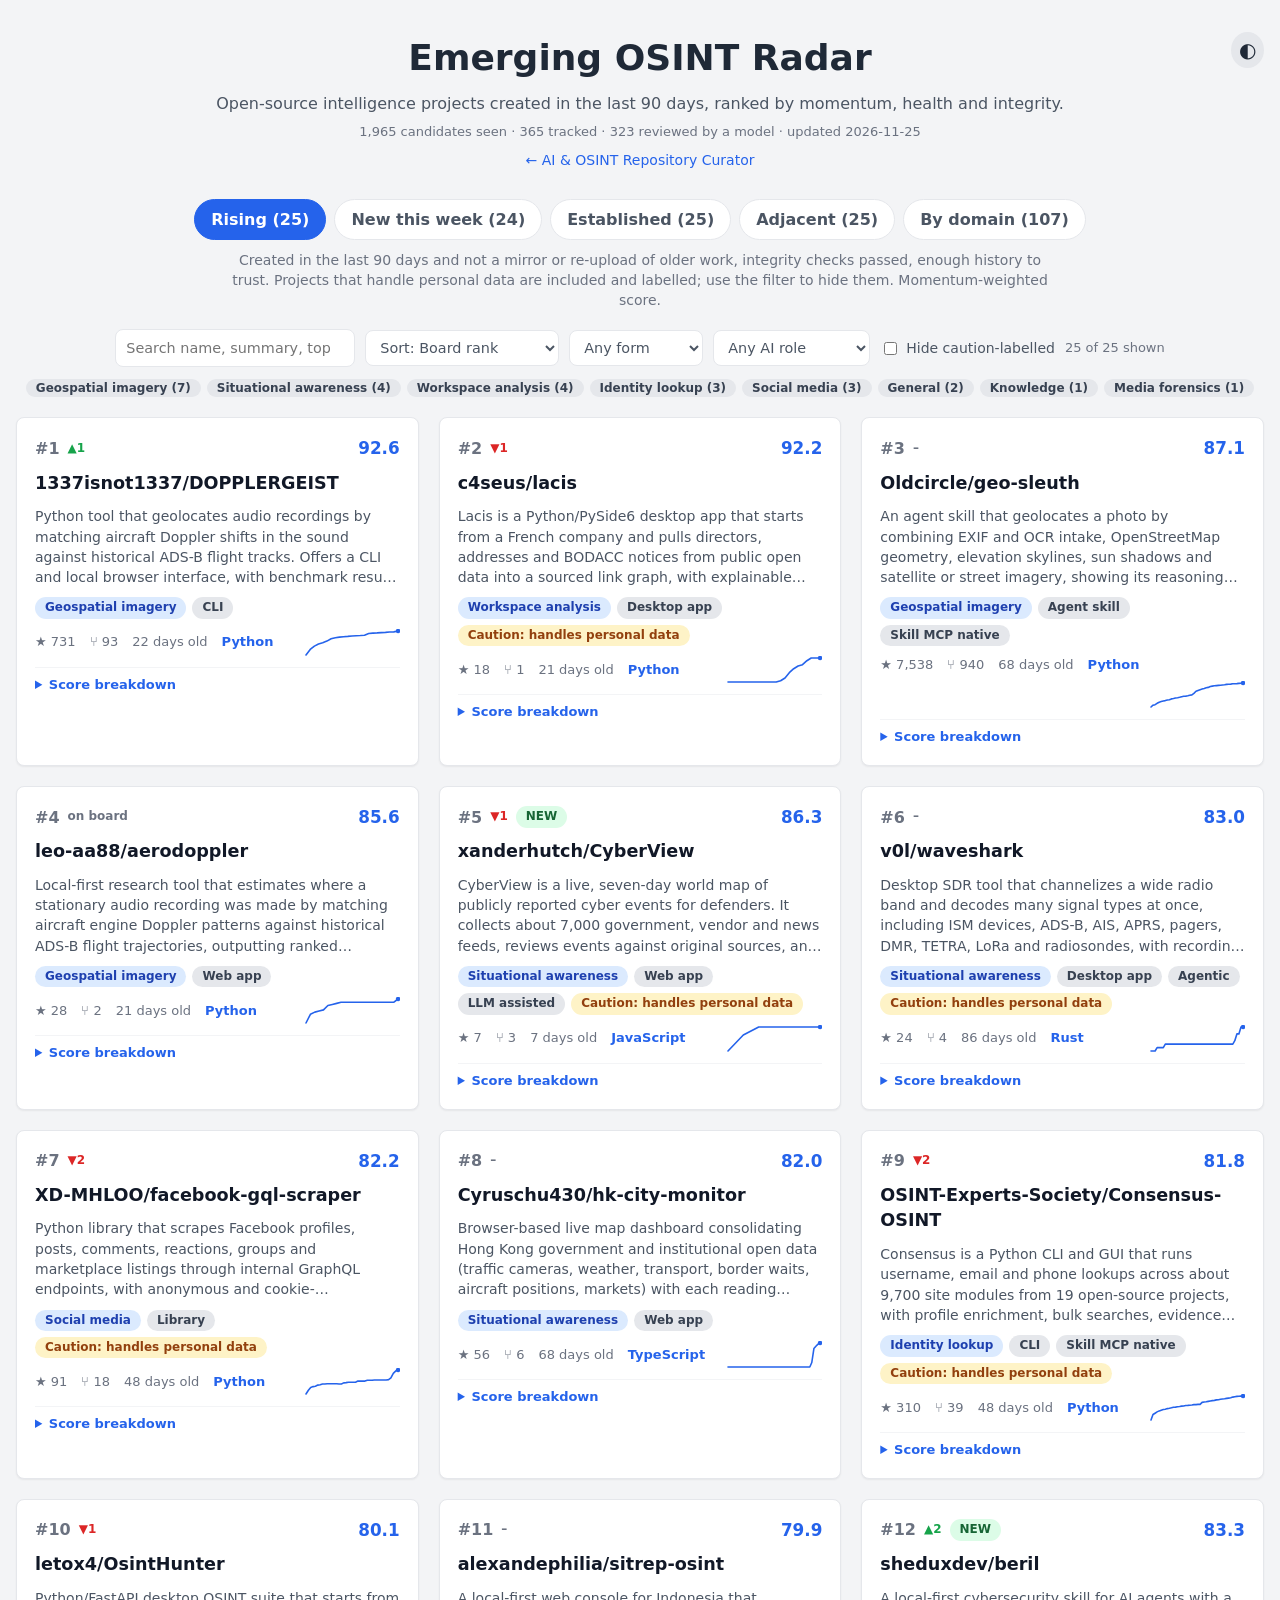
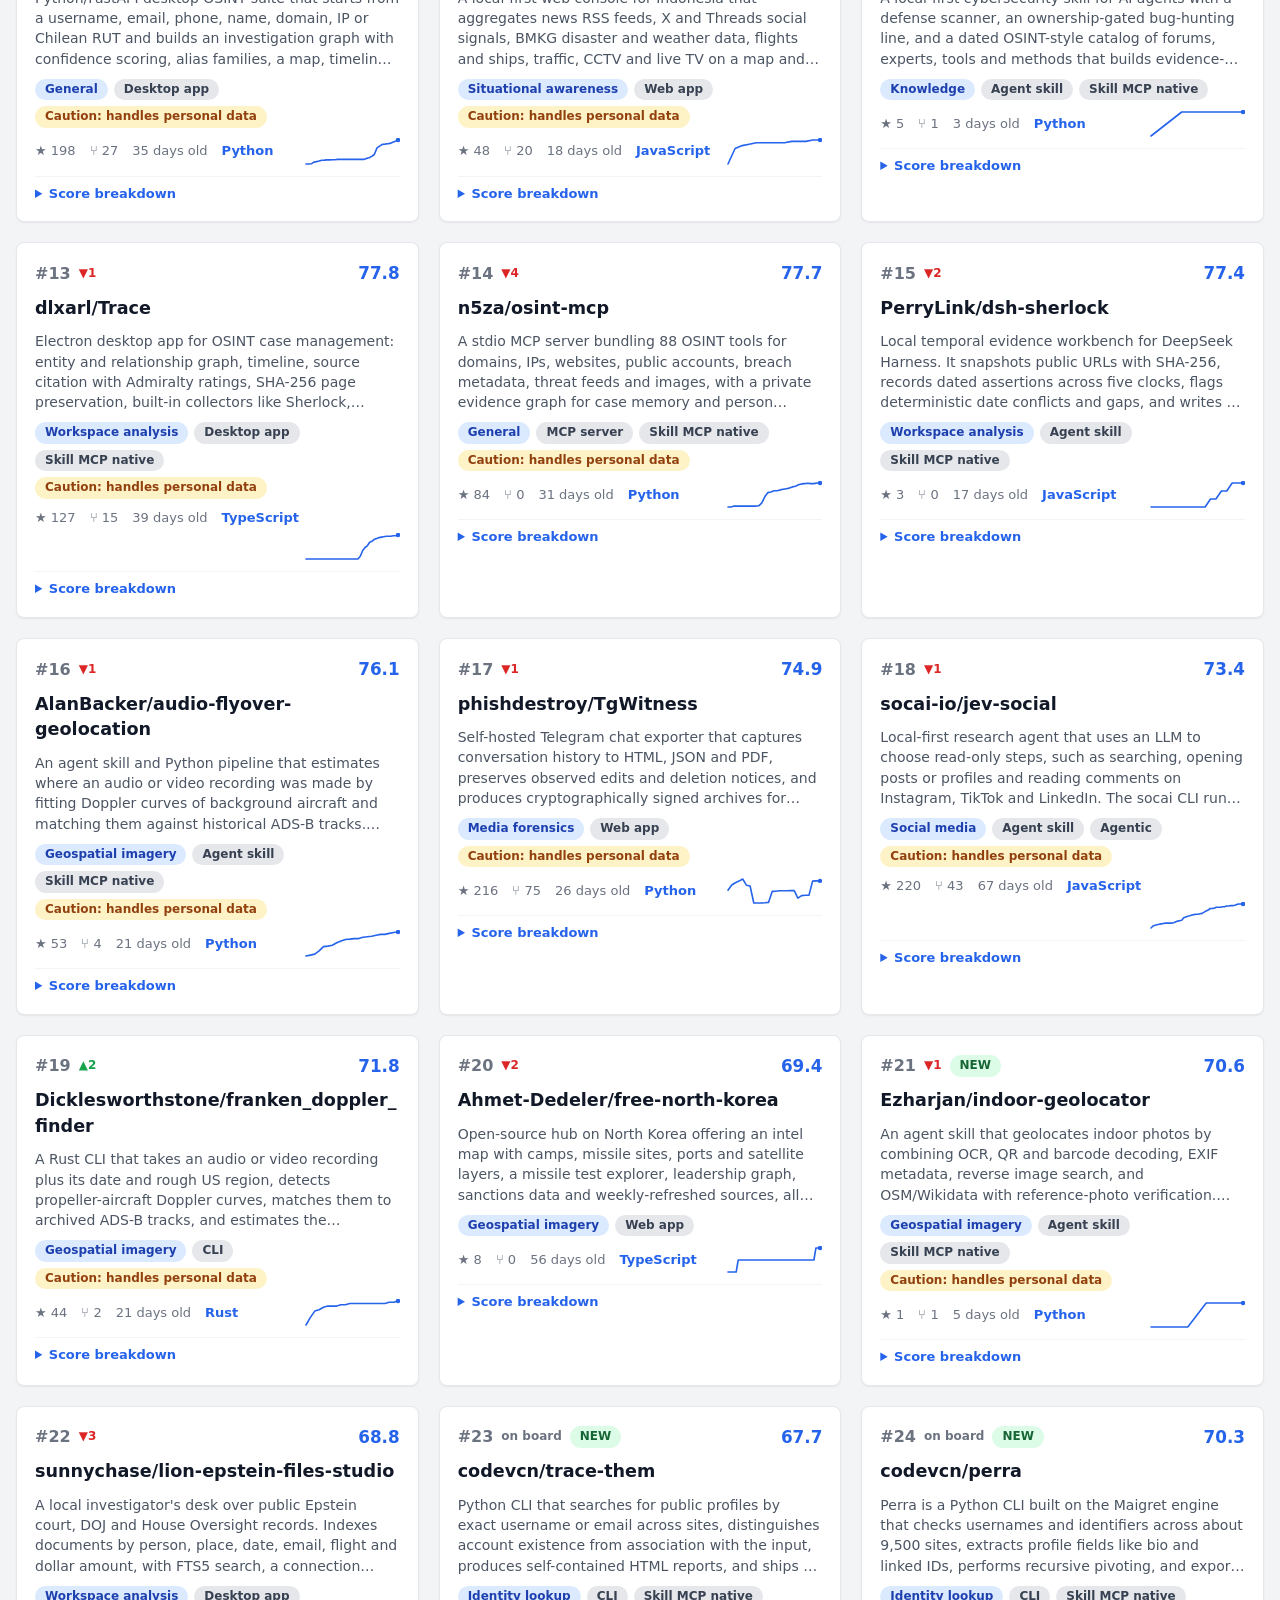
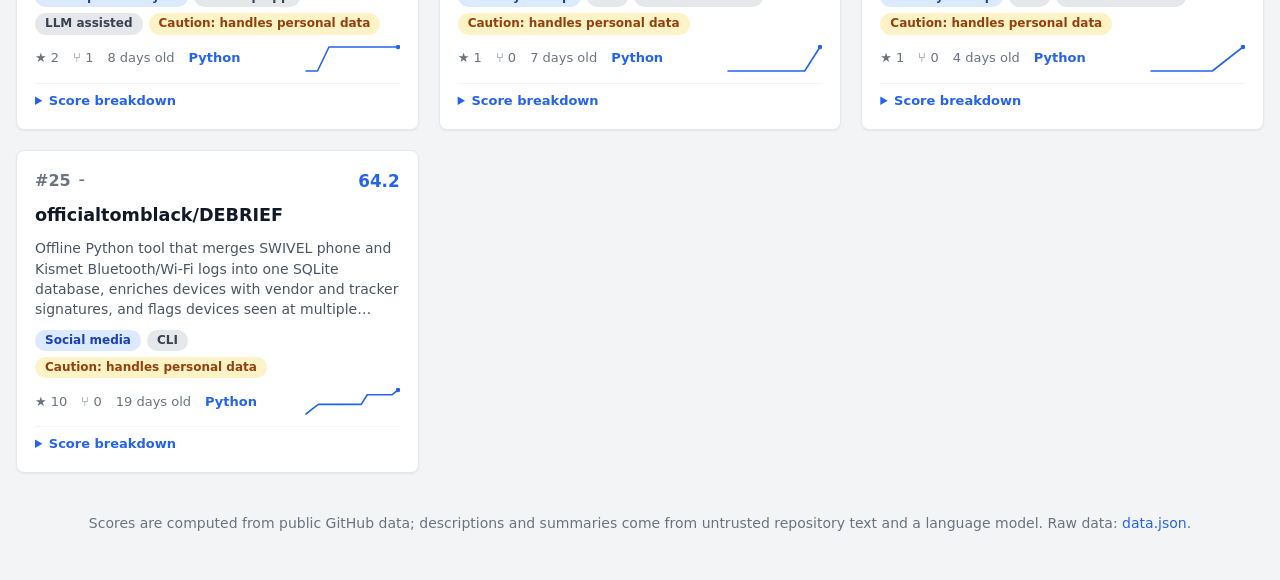
==== commit 944cabae: "Chore: Auto-update OSINT tracker state and page" ====
--- a/docs/osint/index.html
+++ b/docs/osint/index.html
@@ -95,7 +95,7 @@
 <p>Scores are computed from public GitHub data; descriptions and summaries come from untrusted repository text and a language model. Raw data: <a href="data.json">data.json</a>.</p>
 </footer>
 </div>
-<script type="application/json" id="osint-data">{"version":1,"generated":"2026-11-24T16:40:24+00:00","window_days":90,"stats":{"candidates":1954,"tracked":359,"reviewed":318},"has_previous":true,"boards":{"rising":[{"rank":1,"rank_change":1,"id":1444935635,"full_name":"c4seus/lacis","html_url":"https://github.com/c4seus/lacis","description":"Desktop OSINT tool that maps French companies, their directors and addresses into a sourced link graph, and flags patterns worth a closer look.","language":"Python","license":"GPL-3.0","topics":["bodacc","company","company-data","desktop","desktop-app","desktop-application","francais","france"],"created_at":"2026-11-03T23:18:17Z","age_days":20,"stars":18,"forks":1,"status":"emerging","scope":"core","domain":"workspace-analysis","domain_secondary":"knowledge","form":"desktop-app","ai_role":"none","summary":"Lacis is a Python/PySide6 desktop app that starts from a French company and pulls directors, addresses and BODACC notices from public open data into a sourced link graph, with explainable rules flagging patterns such as mass domiciliation or phoenix companies.","strengths":["Sources every fact to the exact API response with date and SHA-256 fingerprint","Uses only public French open data (SIRENE, RNE, BODACC) with rate limiting and caching"],"risks":["Tracks directors and people across companies, which can enable personal profiling","Interface and docs are in French; 0.y version may change formats"],"reviewed":true,"readme_language":"en","sensitivity":"caution","sensitivity_tags":["personal-data-lookup"],"score":93.2,"rank_key":93.2,"confidence":1.0,"components":{"momentum":0.949,"activity":1.0,"maturity":1.0,"community":0.75,"utility":0.8},"integrity":{"mult":1.0,"flags":[]},"star_rate":2.143},{"rank":2,"rank_change":-1,"id":1443613311,"full_name":"1337isnot1337/DOPPLERGEIST","html_url":"https://github.com/1337isnot1337/DOPPLERGEIST","description":"Python tool for aircraft Doppler audio geolocation using historical ADS-B flight data (Source-available)","language":"Python","license":"NOASSERTION","topics":["acoustic-geolocation","ads-b","aircraft-tracking","airplane","audio-forensics","doppler-effect","doppler-shift","geolocation"],"created_at":"2026-11-02T23:54:01Z","age_days":21,"stars":706,"forks":89,"status":"emerging","scope":"core","domain":"geospatial-imagery","domain_secondary":"transport-sensor","form":"cli","ai_role":"none","summary":"Python tool that geolocates audio recordings by matching aircraft Doppler shifts in the sound against historical ADS-B flight tracks. Offers a CLI and local browser interface, with benchmark results and documentation.","strengths":["Concrete method with documented pipeline steps","Working CLI and local browser interface","Published validation examples with measured error"],"risks":["Source-available PolyForm Noncommercial license limits use","Specialised signal-processing approach with limited independent validation"],"reviewed":true,"readme_language":"en","sensitivity":"none","sensitivity_tags":[],"score":93.1,"rank_key":93.1,"confidence":1.0,"components":{"momentum":0.993,"activity":0.983,"maturity":0.75,"community":0.948,"utility":0.8},"integrity":{"mult":1.0,"flags":[]},"star_rate":13.143},{"rank":3,"rank_change":0,"id":1375615157,"full_name":"Oldcircle/geo-sleuth","html_url":"https://github.com/Oldcircle/geo-sleuth","description":"An agent skill that finds where a photo was taken — OpenStreetMap geometry, elevation skylines, satellite imagery and street view — and shows its work. Works with Claude Code, Codex, Cursor, Gemini CLI, OpenCode and GitHub Copilot.","language":"Python","license":"MIT","topics":["agent-skills","ai-agents","claude-code","codex","computer-vision","cursor","gemini-cli","geoguessr"],"created_at":"2026-09-18T08:51:34Z","age_days":67,"stars":7497,"forks":937,"status":"emerging","scope":"core","domain":"geospatial-imagery","domain_secondary":"media-forensics","form":"agent-skill","ai_role":"skill-mcp-native","summary":"An agent skill that geolocates a photo using EXIF, OCR, reverse image search, OpenStreetMap geometry, elevation skylines, satellite imagery and street view, and reports its reasoning. Works across several AI coding agents.","strengths":["Clear multi-stage pipeline with named scripts and data sources","Installation and requirements documented with setup steps","Multilingual README and benchmark/case examples"],"risks":["Depends on Google Street View and Baidu panorama sources whose terms may restrict use","Relies on browser automation for reverse image search"],"reviewed":true,"readme_language":"en","sensitivity":"none","sensitivity_tags":[],"score":85.3,"rank_key":85.3,"confidence":1.0,"components":{"momentum":0.998,"activity":0.632,"maturity":0.7,"community":0.923,"utility":0.8},"integrity":{"mult":1.0,"flags":[]},"star_rate":43.571},{"rank":4,"rank_change":null,"id":1462335687,"full_name":"xanderhutch/CyberView","html_url":"https://github.com/xanderhutch/CyberView","description":"CyberView: a rolling seven-day world map of publicly reported cyber events, for defenders. Sourced, verified and updated hourly.","language":"JavaScript","license":"NOASSERTION","topics":["cve","cybersecurity","cybersecurity-research","cybersecurity-tools","d3","news","osint","security"],"created_at":"2026-11-18T04:59:06Z","age_days":6,"stars":7,"forks":3,"status":"emerging","scope":"core","domain":"situational-awareness","domain_secondary":"threat-intel","form":"web-app","ai_role":"agentic","summary":"CyberView is a rolling seven-day world map of publicly reported cyber events for defenders, with sourced and verified entries, trends, known-exploited feed with patch deadlines, and client-side environment matching against inventories.","strengths":["Sources events against original government and vendor documents where possible","Runs client-side; inventories are never uploaded","Transparent status page and documented routines"],"risks":["AI-generated event curation may introduce errors despite verification claims","Project still young with short history noted by its own caveat"],"reviewed":true,"readme_language":"en","sensitivity":"none","sensitivity_tags":[],"score":86.1,"rank_key":83.4,"confidence":0.821,"components":{"momentum":0.926,"activity":1.0,"maturity":0.6,"community":0.741,"utility":0.8},"integrity":{"mult":1.0,"flags":[]},"star_rate":0.955},{"rank":5,"rank_change":1,"id":1410186540,"full_name":"XD-MHLOO/facebook-gql-scraper","html_url":"https://github.com/XD-MHLOO/facebook-gql-scraper","description":"Scrape Facebook GraphQL data without an API key — profiles, posts, comments, reactions, groups, marketplace, search_engine.","language":"Python","license":"MIT","topics":["facebook","facebook-api","facebook-comments","facebook-data","facebook-graph-api","facebook-groups","facebook-marketplace-api","facebook-marketplace-listings"],"created_at":"2026-10-08T11:08:00Z","age_days":47,"stars":88,"forks":17,"status":"emerging","scope":"core","domain":"social-media","domain_secondary":"web-capture","form":"library","ai_role":"none","summary":"Python library that scrapes Facebook profiles, posts, comments, reactions, groups and marketplace listings through internal GraphQL endpoints, with anonymous and cookie-authenticated modes and automatic Doc ID rediscovery via PyMiniRacer.","strengths":["Documented anonymous and authenticated modes with stated limits","Clear object model with usage examples for profiles and posts","Auto-rediscovers changed GraphQL Doc IDs"],"risks":["Scraping Facebook may violate platform terms of service","Authenticated mode requires session cookies, raising account and privacy concerns","Profile extraction of individuals with lead-generation framing"],"reviewed":true,"readme_language":"en","sensitivity":"caution","sensitivity_tags":["personal-data-lookup","social-profile-extraction"],"score":82.5,"rank_key":82.5,"confidence":1.0,"components":{"momentum":0.967,"activity":0.733,"maturity":0.9,"community":0.29,"utility":0.8},"integrity":{"mult":1.0,"flags":[]},"star_rate":3.429},{"rank":6,"rank_change":1,"id":1351816093,"full_name":"v0l/waveshark","html_url":"https://github.com/v0l/waveshark","description":"Wireshark for the radio spectrum: channelize a wide span once, decode every signal in it at once","language":"Rust","license":"GPL-3.0","topics":["aprs","dmr","hackrf","limesdr","lora","osint","pocsag","radio"],"created_at":"2026-08-30T23:29:42Z","age_days":85,"stars":24,"forks":4,"status":"emerging","scope":"core","domain":"situational-awareness","domain_secondary":"transport-sensor","form":"desktop-app","ai_role":"agentic","summary":"Desktop SDR tool that channelizes a wide radio band and decodes many signal types at once, including ISM devices, ADS-B, AIS, APRS, pagers, DMR, TETRA, LoRa and radiosondes, with recording and an agent option.","strengths":["Decodes many protocols from one wide-band capture","Named decoders and bands with a clear install path","Passive reception of public transmissions"],"risks":["Intercepting TETRA and DMR traffic with decryption and key recovery raises legal concerns","Records voice and messages, which may capture private communications","Agent can transmit on radio, requiring licensing awareness"],"reviewed":true,"readme_language":"en","sensitivity":"caution","sensitivity_tags":["person-tracking"],"score":82.5,"rank_key":82.5,"confidence":1.0,"components":{"momentum":0.904,"activity":0.741,"maturity":0.85,"community":0.624,"utility":0.8},"integrity":{"mult":1.0,"flags":[]},"star_rate":0.714},{"rank":7,"rank_change":-3,"id":1410624194,"full_name":"OSINT-Experts-Society/Consensus-OSINT","html_url":"https://github.com/OSINT-Experts-Society/Consensus-OSINT","description":"🔎 Username, email \u0026 phone OSINT — 9,700+ lookup checks from 19 projects, with profile enrichment, bulk searches, evidence graphs and expert-reviewed updates.","language":"Python","license":"GPL-3.0","topics":["bulk-search","cli","cybersecurity","cybersecurity-tools","digital-footprint","email-lookup","email-osint","graph-visualization"],"created_at":"2026-10-08T16:08:36Z","age_days":47,"stars":309,"forks":39,"status":"emerging","scope":"core","domain":"identity-lookup","domain_secondary":"workspace-analysis","form":"cli","ai_role":"skill-mcp-native","summary":"Consensus is a Python CLI and GUI that runs username, email and phone lookups across about 9,700 site modules from 19 open-source projects, with profile enrichment, bulk searches, evidence graphs, PDF reports and an MCP server for AI assistants.","strengths":["Large consolidated module set with a stated review process","Windows installer, PyPI package and source install options","Evidence graph and PDF reporting for investigations"],"risks":["Mass username and email lookups can enable profiling of private individuals","Claims of weekly expert review are unverified marketing"],"reviewed":true,"readme_language":"en","sensitivity":"caution","sensitivity_tags":["personal-data-lookup","social-profile-extraction"],"score":82.4,"rank_key":82.4,"confidence":1.0,"components":{"momentum":0.971,"activity":0.699,"maturity":0.75,"community":0.545,"utility":0.8},"integrity":{"mult":1.0,"flags":[]},"star_rate":4.286},{"rank":8,"rank_change":-3,"id":1375909717,"full_name":"Cyruschu430/hk-city-monitor","html_url":"https://github.com/Cyruschu430/hk-city-monitor","description":"Real-time situational-awareness dashboard for Hong Kong - one map, many official open data sources, no API keys in the client. Open source (AGPL-3.0); not a government system.","language":"TypeScript","license":"AGPL-3.0","topics":["agpl","cloudflare-workers","dashboard","deckgl","geospatial","gis","hong-kong","maplibre"],"created_at":"2026-09-18T13:27:23Z","age_days":67,"stars":54,"forks":6,"status":"emerging","scope":"core","domain":"situational-awareness","domain_secondary":"geospatial-imagery","form":"web-app","ai_role":"none","summary":"Browser-based live map dashboard consolidating Hong Kong government and institutional open data (traffic cameras, weather, transport, border waits, aircraft positions, markets) with each reading linked to its publisher. Static app with a whitelisted Cloudflare Worker proxy.","strengths":["Clear source catalogue with endpoints, cadence and licence in SOURCES.md","Every reading traceable to its publisher","No API keys in client bundle"],"risks":["Mostly a civic dashboard; OSINT framing is light","Proxy routes third-party data, so upstream terms must be respected"],"reviewed":true,"readme_language":"en","sensitivity":"none","sensitivity_tags":[],"score":82.1,"rank_key":82.1,"confidence":1.0,"components":{"momentum":0.98,"activity":0.755,"maturity":0.75,"community":0.37,"utility":0.8},"integrity":{"mult":1.0,"flags":[]},"star_rate":5.857},{"rank":9,"rank_change":-1,"id":1427714043,"full_name":"letox4/OsintHunter","html_url":"https://github.com/letox4/OsintHunter","description":"🎯 The ultimate OSINT toolkit: investigation graph, confidence scoring, alias families, map, timeline and reports. 49 modules, 400+ sites, no API keys required.","language":"Python","license":"MIT","topics":["chile","cybersecurity","fastapi","investigation","osint","osint-framework","osint-tool","python"],"created_at":"2026-10-21T00:43:34Z","age_days":34,"stars":187,"forks":26,"status":"emerging","scope":"core","domain":"general","domain_secondary":"identity-lookup","form":"desktop-app","ai_role":"none","summary":"Python/FastAPI desktop OSINT suite that starts from a username, email, phone, name, domain, IP or Chilean RUT and builds an investigation graph with confidence scoring, alias families, a map, timeline and reports. Claims 49 modules and 400+ username sites, no API keys required.","strengths":["Investigation graph with evidence-linked findings and confidence scoring","Broad coverage of identifier types including Chilean RUT","Windows executable and source build options"],"risks":["Username and profile lookups can enable tracking of private individuals","Marketing-heavy README with superlatives and no detailed legal section shown in digest","Limited verification of module accuracy from README alone"],"reviewed":true,"readme_language":"en","sensitivity":"caution","sensitivity_tags":["personal-data-lookup","social-profile-extraction"],"score":80.6,"rank_key":80.6,"confidence":1.0,"components":{"momentum":0.984,"activity":0.688,"maturity":0.7,"community":0.403,"utility":0.8},"integrity":{"mult":1.0,"flags":[]},"star_rate":7.714},{"rank":10,"rank_change":-1,"id":1433112682,"full_name":"n5za/osint-mcp","html_url":"https://github.com/n5za/osint-mcp","description":"86-tool OSINT MCP server with private evidence graphs, image analysis, reverse search, and person dossiers.","language":"Python","license":"MIT","topics":["bug-bounty","mcp","model-context-protocol","opencode","opencode-ai","opencode-plugin","opencode-skills","osint"],"created_at":"2026-10-25T11:15:28Z","age_days":30,"stars":84,"forks":0,"status":"emerging","scope":"core","domain":"general","domain_secondary":"workspace-analysis","form":"mcp-server","ai_role":"skill-mcp-native","summary":"A stdio MCP server bundling 88 OSINT tools for domains, IPs, websites, public accounts, breach metadata, threat feeds and images, with a private evidence graph for case memory and person dossiers. Optional API keys extend coverage.","strengths":["Broad tool catalog with clear install and verification steps","Works mostly without API keys and includes a doctor command"],"risks":["Person dossiers and breach metadata lookups raise privacy concerns","Description and README mention of 86 versus 88 tools is inconsistent","Single-author project with unverified maturity"],"reviewed":true,"readme_language":"en","sensitivity":"caution","sensitivity_tags":["breach-lookup","personal-data-lookup","social-profile-extraction"],"score":79.2,"rank_key":79.2,"confidence":1.0,"components":{"momentum":0.931,"activity":0.565,"maturity":1.0,"community":0.304,"utility":0.8},"integrity":{"mult":1.0,"flags":[]},"star_rate":1.571},{"rank":11,"rank_change":0,"id":1448825551,"full_name":"alexandephilia/sitrep-osint","html_url":"https://github.com/alexandephilia/sitrep-osint","description":"A real-time intelligence dashboard integrating global news, social media monitoring (X \u0026 Threads), interactive geospatial visualization, disaster and weather tracking, market data, and live TV/CCTV feeds.","language":"JavaScript","license":"MIT","topics":["cctv-monitoring","environment","incident-analysis","incident-detection","incident-reporting","indonesia","mapping","news-aggregator"],"created_at":"2026-11-06T22:49:38Z","age_days":17,"stars":48,"forks":19,"status":"emerging","scope":"core","domain":"situational-awareness","domain_secondary":"social-media","form":"web-app","ai_role":"none","summary":"A local-first web console for Indonesia that aggregates news RSS feeds, X and Threads social signals, BMKG disaster and weather data, flights and ships, traffic, CCTV and live TV on a map and 3D globe.","strengths":["Many named open data sources (BMKG, ADS-B, AIS, FIRMS, Sentinel-2)","Documented limitations and honest scope"],"risks":["Scraping X and Threads may breach platform terms and is fragile","Live CCTV and TV proxying of third-party streams raises legal questions"],"reviewed":true,"readme_language":"en","sensitivity":"caution","sensitivity_tags":["social-profile-extraction"],"score":79.1,"rank_key":79.1,"confidence":1.0,"components":{"momentum":0.855,"activity":0.714,"maturity":1.0,"community":0.34,"utility":null},"integrity":{"mult":1.0,"flags":[]},"star_rate":0.286},{"rank":12,"rank_change":0,"id":1422773459,"full_name":"dlxarl/Trace","html_url":"https://github.com/dlxarl/Trace","description":"Local-First OSINT \u0026 Intelligence Investigation Platform","language":"TypeScript","license":"MIT","topics":["electron","osint","osint-tool","react","tools"],"created_at":"2026-10-16T23:34:30Z","age_days":38,"stars":123,"forks":15,"status":"emerging","scope":"core","domain":"workspace-analysis","domain_secondary":"identity-lookup","form":"desktop-app","ai_role":"skill-mcp-native","summary":"Electron desktop app for OSINT case management: entity and relationship graph, timeline, source citation with Admiralty ratings, SHA-256 page preservation, built-in collectors like Sherlock, Maigret and Holehe, local Markdown storage, and an MCP read-only interface.","strengths":["Local-first storage as plain Markdown files","Source preservation with SHA-256 hashes and Admiralty ratings","Named built-in collectors and graph analysis features"],"risks":["Bundles username and email lookup tools that can profile individuals","Feature list is extensive; hard to verify depth from README digest alone"],"reviewed":true,"readme_language":"en","sensitivity":"caution","sensitivity_tags":["personal-data-lookup"],"score":78.3,"rank_key":78.3,"confidence":1.0,"components":{"momentum":0.942,"activity":0.582,"maturity":0.75,"community":0.501,"utility":0.8},"integrity":{"mult":1.0,"flags":[]},"star_rate":1.429},{"rank":13,"rank_change":-3,"id":1450208569,"full_name":"PerryLink/dsh-sherlock","html_url":"https://github.com/PerryLink/dsh-sherlock","description":"Sherlock-compatible public username checks for DeepSeek Harness.","language":"JavaScript","license":"Apache-2.0","topics":["deepseek-harness","dsh-plugin","osint","reconnaissance","sherlock","social-media","username"],"created_at":"2026-11-08T11:11:55Z","age_days":16,"stars":3,"forks":0,"status":"emerging","scope":"core","domain":"workspace-analysis","domain_secondary":"web-capture","form":"agent-skill","ai_role":"skill-mcp-native","summary":"Local temporal evidence workbench for DeepSeek Harness. It snapshots public URLs with SHA-256, records dated assertions across five clocks, flags deterministic date conflicts and gaps, and writes a local report. It does not issue verdicts or search for people.","strengths":["Clear, documented method with snapshot hashing and a query log","Respects robots gate and per-host delay during ingestion","Explicit boundaries: no verdicts and no people search"],"risks":["Name retained from a username-enumeration tool, which may confuse users","Legacy username tools section included in the same project","README digest is truncated, so some features are only partly verified"],"reviewed":true,"readme_language":"en","sensitivity":"none","sensitivity_tags":[],"score":77.8,"rank_key":77.8,"confidence":1.0,"components":{"momentum":0.85,"activity":0.804,"maturity":0.95,"community":0.14,"utility":null},"integrity":{"mult":1.0,"flags":[]},"star_rate":0.429},{"rank":14,"rank_change":null,"id":1467118695,"full_name":"sheduxdev/beril","html_url":"https://github.com/sheduxdev/beril","description":"Cybersecurity intelligence skill: Camoufox forums, experts, tools, methods, evidence-linked dossiers.","language":"Python","license":"MIT","topics":["ai-agents","bugbounty","camoufox","claude-skills","cybersecurity","osint","pentesting","threat-intelligence"],"created_at":"2026-11-22T01:37:28Z","age_days":2,"stars":5,"forks":0,"status":"emerging","scope":"core","domain":"knowledge","domain_secondary":"web-capture","form":"agent-skill","ai_role":"skill-mcp-native","summary":"A local-first cybersecurity skill for agents that harvests security forums, experts, tools and methods via Camoufox into dated catalogs and evidence-linked dossiers, plus defensive scans and ownership-gated bug hunting.","strengths":["Dated, source-linked catalogs with explicit snapshot framing","Ownership gate, scope file and rate limits described before active probes","Ten local labs and 65 regression tests documented"],"risks":["Active bug-hunting and probing components could be misused without the gates holding","Mixed scope dilutes the OSINT focus","Claims of being built from 44 repositories suggest some compiled content needs provenance checks"],"reviewed":true,"readme_language":"en","sensitivity":"none","sensitivity_tags":[],"score":83.1,"rank_key":76.4,"confidence":0.552,"components":{"momentum":0.833,"activity":0.993,"maturity":0.95,"community":0.35,"utility":0.8},"integrity":{"mult":1.0,"flags":[]},"star_rate":0.358},{"rank":15,"rank_change":-2,"id":1444762873,"full_name":"AlanBacker/audio-flyover-geolocation","html_url":"https://github.com/AlanBacker/audio-flyover-geolocation","description":"Locate where a recording was made from the Doppler curves of aircraft in its background, matched against ADS-B history. Agent skill + tested Python pipeline, English / 简体中文.","language":"Python","license":"MIT","topics":["acoustics","ads-b","agent-skills","audio-forensics","claude-skills","doppler","geolocation","osint"],"created_at":"2026-11-03T19:50:34Z","age_days":20,"stars":52,"forks":4,"status":"emerging","scope":"core","domain":"geospatial-imagery","domain_secondary":"media-forensics","form":"agent-skill","ai_role":"skill-mcp-native","summary":"An agent skill and Python pipeline that estimates where an audio or video recording was made by fitting Doppler curves of background aircraft and matching them against historical ADS-B tracks. Includes synthetic blind-test accuracy results and documented limitations.","strengths":["Tested Python pipeline with documented accuracy on synthetic blind tests","Clear method explanation and limitations section","Bilingual documentation and CI badge"],"risks":["Can locate a recording's microphone position, which raises privacy and surveillance concerns","Method derived from a video with no released code; independent implementation","Requires careful responsible-use framing to avoid misuse against individuals"],"reviewed":true,"readme_language":"en","sensitivity":"caution","sensitivity_tags":["breach-lookup","person-tracking"],"score":76.2,"rank_key":76.2,"confidence":1.0,"components":{"momentum":0.942,"activity":0.471,"maturity":0.9,"community":0.29,"utility":0.8},"integrity":{"mult":1.0,"flags":[]},"star_rate":1.429},{"rank":16,"rank_change":-2,"id":1438904818,"full_name":"phishdestroy/TgWitness","html_url":"https://github.com/phishdestroy/TgWitness","description":"Telegram chat exporter \u0026 backup tool: export chat history to HTML, JSON, and PDF, preserve observed edits and deletion notices, and share cryptographically signed archives. Self-hosted OSINT \u0026 digital forensics workspace.","language":"Python","license":"MIT","topics":["chain-of-custody","chat-export","deleted-messages","dfir","digital-evidence","digital-forensics","ediscovery","evidence"],"created_at":"2026-10-29T20:06:18Z","age_days":25,"stars":216,"forks":75,"status":"emerging","scope":"core","domain":"media-forensics","domain_secondary":"social-media","form":"web-app","ai_role":"none","summary":"Self-hosted Telegram chat exporter that captures conversation history to HTML, JSON and PDF, preserves observed edits and deletion notices, and produces cryptographically signed archives for evidence sharing.","strengths":["Chain-of-custody and signed archive focus suits evidence handling","Documents install verification and tested environments","Includes a fictional demo workspace"],"risks":["Captures private Telegram chats, which can be misused for surveillance","README excerpt gives limited detail on data sources and legal considerations","Install relies on piping a remote script to bash/PowerShell"],"reviewed":true,"readme_language":"en","sensitivity":"caution","sensitivity_tags":["personal-data-lookup"],"score":75.4,"rank_key":75.4,"confidence":1.0,"components":{"momentum":0.975,"activity":1.0,"maturity":0.85,"community":0.603,"utility":0.6},"integrity":{"mult":0.85,"flags":["watchers_outlier"]},"star_rate":6.714},{"rank":17,"rank_change":-2,"id":1376303804,"full_name":"socai-io/jev-social","html_url":"https://github.com/socai-io/jev-social","description":"Open-source, local-first social media research agent for Instagram, TikTok, and LinkedIn. Jev routes read-only steps; socai CLI captures cited browser evidence.","language":"JavaScript","license":"MIT","topics":["agent-skills","ai-agents","browser-agent","browser-automation","decision-model","deep-research","instagram","jev"],"created_at":"2026-09-18T18:48:15Z","age_days":66,"stars":220,"forks":43,"status":"emerging","scope":"core","domain":"social-media","domain_secondary":"web-capture","form":"agent-skill","ai_role":"agentic","summary":"Local-first research agent that uses an LLM to choose read-only steps, such as searching, opening posts or profiles and reading comments on Instagram, TikTok and LinkedIn. The socai CLI runs them in the user's signed-in Chrome and returns cited evidence for reports.","strengths":["Local-first design with read-only operations and documented data flow","Produces source-cited reports with recorded example output","Open source with a tests badge and a stated release version"],"risks":["Runs through the user's logged-in browser sessions, which raises platform terms and account-safety concerns","Profile and comment extraction could be used to build dossiers on individuals","Heavy reliance on a separate socai CLI and an OpenRouter key"],"reviewed":true,"readme_language":"en","sensitivity":"caution","sensitivity_tags":["social-profile-extraction"],"score":73.9,"rank_key":73.9,"confidence":1.0,"components":{"momentum":0.897,"activity":0.315,"maturity":0.95,"community":0.698,"utility":0.6},"integrity":{"mult":1.0,"flags":[]},"star_rate":0.714},{"rank":18,"rank_change":-2,"id":1397134948,"full_name":"Ahmet-Dedeler/free-north-korea","html_url":"https://github.com/Ahmet-Dedeler/free-north-korea","description":"Open-source intelligence and human-rights hub on North Korea: intel map, missile test explorer, leadership graph, camps and verified data.","language":"TypeScript","license":"Apache-2.0","topics":["collaborate","community-exchange","education","geospatial","github-copilot","human-rights","learn","maplibre"],"created_at":"2026-09-30T06:07:49Z","age_days":55,"stars":8,"forks":0,"status":"emerging","scope":"core","domain":"geospatial-imagery","domain_secondary":"knowledge","form":"web-app","ai_role":"none","summary":"Open-source hub on North Korea offering an intel map with camps, missile sites, ports and satellite layers, a missile test explorer, leadership graph, sanctions data and weekly-refreshed sources, all with citations.","strengths":["Maps sourced satellite imagery and open datasets","Weekly automated source checks via GitHub Actions","Multilingual, Apache 2.0 licensed"],"risks":["Political advocacy framing may affect neutrality of data","Limited detail on methodology for verifying data in README excerpt"],"reviewed":true,"readme_language":"en","sensitivity":"none","sensitivity_tags":[],"score":70.0,"rank_key":70.0,"confidence":1.0,"components":{"momentum":0.694,"activity":0.812,"maturity":0.7,"community":0.405,"utility":0.8},"integrity":{"mult":1.0,"flags":[]},"star_rate":0.143},{"rank":19,"rank_change":-2,"id":1460777353,"full_name":"sunnychase/lion-epstein-files-studio","html_url":"https://github.com/sunnychase/lion-epstein-files-studio","description":"Investigator's desk over the public Epstein records: 349,000 documents and 585,000 pages from DOJ, House Oversight and court releases, indexed by person, place, date, e-mail, flight and dollar amount. Full-text search, connection graph, path finder, globe, money trail, case notebook. Every link backed by a quoted page. Redactions stay redacted.","language":"Python","license":"NOASSERTION","topics":["cesiumjs","document-analysis","epstein-files","full-text-search","investigative-journalism","knowledge-graph","osint","public-records"],"created_at":"2026-11-17T01:37:10Z","age_days":7,"stars":2,"forks":1,"status":"emerging","scope":"core","domain":"workspace-analysis","domain_secondary":"knowledge","form":"desktop-app","ai_role":"llm-assisted","summary":"A local investigator's desk over public Epstein court, DOJ and House Oversight records. Indexes documents by person, place, date, email, flight and dollar amount, with FTS5 search, a connection graph, a globe view, money trail and case notebook, served as a Rust binary over SQLit","strengths":["Every link is backed by a quoted source page","Runs locally as a static binary over SQLite with FTS5","Documents provenance per item, file and PDF page"],"risks":["Focuses on named private individuals, so person-centric lookups carry privacy concerns","Source-available license rather than fully open source","Donation and social promotion elements in README"],"reviewed":true,"readme_language":"en","sensitivity":"caution","sensitivity_tags":["personal-data-lookup"],"score":69.6,"rank_key":68.2,"confidence":0.909,"components":{"momentum":0.788,"activity":0.75,"maturity":0.55,"community":0.29,"utility":0.8},"integrity":{"mult":1.0,"flags":[]},"star_rate":0.143},{"rank":20,"rank_change":0,"id":1464912472,"full_name":"Ezharjan/indoor-geolocator","html_url":"https://github.com/Ezharjan/indoor-geolocator","description":"Agent skill for LLMs that finds where an indoor photo was taken: venue, address, lat/lon and a rules-capped confidence. Uses OCR, QR codes, fixed standards (sockets, signs), reverse image and social media search, OSM/Wikidata and reference-image verification, and leaves an auditable case folder.","language":"Python","license":"MIT","topics":["agent-skills","claude","claude-skills","cli","geoint","geolocation","image-geolocation","indoor-geolocation"],"created_at":"2026-11-20T02:58:26Z","age_days":4,"stars":1,"forks":1,"status":"emerging","scope":"core","domain":"geospatial-imagery","domain_secondary":"media-forensics","form":"agent-skill","ai_role":"skill-mcp-native","summary":"An agent skill that geolocates indoor photos by combining OCR, QR and barcode decoding, EXIF metadata, reverse image search, and OSM/Wikidata with reference-photo verification. Outputs venue, address, coordinates, confidence and an auditable case folder.","strengths":["Documented accuracy-first workflow with ranked hypotheses and rules-capped confidence","Concrete toolbox with named data sources and a sample output format","Auditable case folder with reasoning trail"],"risks":["Reverse image search and geolocating photos may be used to locate private venues or people","Dependence on model downloads from huggingface.co with SHA-256 check","Ethical and legal use depends on user; privacy section present"],"reviewed":true,"readme_language":"en","sensitivity":"caution","sensitivity_tags":["personal-data-lookup"],"score":71.4,"rank_key":67.2,"confidence":0.722,"components":{"momentum":0.801,"activity":0.688,"maturity":0.75,"community":0.23,"utility":0.8},"integrity":{"mult":1.0,"flags":[]},"star_rate":0.166},{"rank":21,"rank_change":-2,"id":1444589029,"full_name":"Dicklesworthstone/franken_doppler_finder","html_url":"https://github.com/Dicklesworthstone/franken_doppler_finder","description":"Locate an audio or video recording from the Doppler curves of propeller aircraft, matched against archived ADS-B flight tracks. Rust, on frankenscipy and asupersync.","language":"Rust","license":"NOASSERTION","topics":["acoustics","ads-b","adsb","adsb-lol","aircraft","asupersync","audio-analysis","audio-forensics"],"created_at":"2026-11-03T17:03:54Z","age_days":20,"stars":43,"forks":2,"status":"emerging","scope":"core","domain":"geospatial-imagery","domain_secondary":"transport-sensor","form":"cli","ai_role":"none","summary":"Rust CLI that takes an audio or video recording with a date and rough US region, finds propeller aircraft Doppler curves in it, matches them to archived ADS-B tracks, and estimates the recording's latitude, longitude and confidence radius.","strengths":["Concrete command-line workflow with an offline selftest","Honest status section reports validation limits","Explicit responsible-use framing toward defensive self-checks"],"risks":["Could be used to deanonymise where someone else's recording was made","Alpha status with a single validated real case","Pinned nightly toolchain may hinder adoption"],"reviewed":true,"readme_language":"en","sensitivity":"caution","sensitivity_tags":["breach-lookup","person-tracking"],"score":66.6,"rank_key":66.6,"confidence":1.0,"components":{"momentum":0.694,"activity":0.85,"maturity":0.5,"community":0.29,"utility":0.8},"integrity":{"mult":1.0,"flags":[]},"star_rate":0.143},{"rank":22,"rank_change":-4,"id":1462518869,"full_name":"idkgarvit/oniontrace","html_url":"https://github.com/idkgarvit/oniontrace","description":"Passive OSINT pipeline for Tor onion services: evidence graph, analyst console, measured correlation","language":"Python","license":"MIT","topics":["osint","python","security-research","threat-intelligence","tor"],"created_at":"2026-11-18T08:28:05Z","age_days":6,"stars":1,"forks":0,"status":"emerging","scope":"core","domain":"dark-web","domain_secondary":"workspace-analysis","form":"cli","ai_role":"none","summary":"ONIONTRACE collects publicly visible onion-service pages, extracts identifiers such as PGP fingerprints and BTC/XMR addresses, detects misconfigurations, proposes scored links between services, and presents results in a per-case identity graph with an analyst console.","strengths":["Passive collection limited to what an anonymous visitor can see","Scored links with stated provenance and frequency caps against false merges","Documented pipeline stages, tests and acceptable-use guidance"],"risks":["Dark-web attribution could be misused against operators without careful review","Stylometric attribution component raises misidentification concerns","Single-author project with unclear maintenance commitment"],"reviewed":true,"readme_language":"en","sensitivity":"caution","sensitivity_tags":[],"score":67.7,"rank_key":66.1,"confidence":0.891,"components":{"momentum":0.748,"activity":0.628,"maturity":0.8,"community":0.152,"utility":0.8},"integrity":{"mult":1.0,"flags":[]},"star_rate":0.15},{"rank":23,"rank_change":null,"id":1466342732,"full_name":"masterxhackerx420-oss/wolfsec-live-map","html_url":"https://github.com/masterxhackerx420-oss/wolfsec-live-map","description":"Live world-events map: war, news, markets, weather, earthquakes, volcanoes, military aircraft, cyber threats, with filters","language":"Python","license":"MIT","topics":["adsb","cyber-threat-intelligence","earthquakes","gdelt","github-pages","leaflet","live-map","osint"],"created_at":"2026-11-21T08:33:18Z","age_days":3,"stars":1,"forks":0,"status":"emerging","scope":"core","domain":"situational-awareness","domain_secondary":"transport-sensor","form":"web-app","ai_role":"none","summary":"A dark, real-time world events map combining earthquakes, volcanoes, disasters, weather alerts, conflict data from GDELT, news, military aircraft, cyber threats and markets, with filters, runnable locally via FastAPI or as a static GitHub Pages site.","strengths":["Named public data sources for each layer, all free without API keys","Documented filters, URL parameters and run options (local, Docker, GitHub Pages)","Explicit no-fake-data policy with ERR/STALE status display"],"risks":["Military aircraft tracking and cyber layers may be seen as sensitive, though feeds are public","No legal or usage-terms discussion for scraping the listed sources"],"reviewed":true,"readme_language":"en","sensitivity":"none","sensitivity_tags":[],"score":69.6,"rank_key":64.1,"confidence":0.633,"components":{"momentum":0.77,"activity":0.635,"maturity":0.85,"community":0.152,"utility":0.8},"integrity":{"mult":1.0,"flags":[]},"star_rate":0.176},{"rank":24,"rank_change":-3,"id":1435627715,"full_name":"smyrna-pergamum/osint-book","html_url":"https://github.com/smyrna-pergamum/osint-book","description":"Passive, source-first OSINT notebook for Android and Windows: 22 public sources, evidence-linked findings, rule-based and optional local or cloud AI analysis, template-based PDF reports, 9 languages.","language":"Kotlin","license":"GPL-3.0","topics":["android","dns","investigation","ip-geolocation","kotlin","ktor","llama-cpp","local-llm"],"created_at":"2026-10-27T11:19:42Z","age_days":28,"stars":2,"forks":0,"status":"emerging","scope":"core","domain":"general","domain_secondary":"infrastructure-asm","form":"desktop-app","ai_role":"llm-assisted","summary":"Android and Windows OSINT notebook that queries 22 public sources (DNS, RDAP, Wayback, GitHub, VirusTotal, etc.) for domains, IPs, organisations and hashes, keeps evidence links, runs rule-based or optional local/cloud AI analysis, and exports PDF/HTML/CSV/JSON reports.","strengths":["Evidence-linked findings with source links and retrieval times","Passive, key-free sources available by default","Offline local model option and multi-format reporting"],"risks":["Windows edition relies on a downloaded ZIP and Android APK; verify hashes before install","Optional cloud AI APIs may send investigation data off-device"],"reviewed":true,"readme_language":"en","sensitivity":"none","sensitivity_tags":[],"score":63.8,"rank_key":63.8,"confidence":1.0,"components":{"momentum":0.694,"activity":0.713,"maturity":0.5,"community":0.283,"utility":0.8},"integrity":{"mult":1.0,"flags":[]},"star_rate":0.143},{"rank":25,"rank_change":-2,"id":1447758213,"full_name":"officialtomblack/DEBRIEF","html_url":"https://github.com/officialtomblack/DEBRIEF","description":"👣 Find what's been following you. Feed it your SWIVEL + Kismet logs and it flags the trackers that showed up at more than one of your places. Offline. No accounts. Nothing uploaded.","language":"Python","license":"MIT","topics":["airtag","airtag-detector","ble","bluetooth","counter-surveillance","datasette","infosec","kismet"],"created_at":"2026-11-06T02:49:06Z","age_days":18,"stars":9,"forks":0,"status":"emerging","scope":"core","domain":"social-media","domain_secondary":"general","form":"cli","ai_role":"none","summary":"Offline Python tool that merges SWIVEL phone and Kismet Bluetooth/Wi-Fi logs into one SQLite database, enriches devices with vendor and tracker signatures, and flags devices seen at multiple distant places as possibly following the user.","strengths":["Fully offline, no accounts, stdlib-only Python","Clear flagging rules with tunable distance and time thresholds","Outputs SQLite, CSV, GeoJSON and summary report"],"risks":["Tracker-detection on individuals' movement data could be misused for surveillance of others","Relies on a third-party SWIVEL app whose maintenance status is unknown"],"reviewed":true,"readme_language":"en","sensitivity":"caution","sensitivity_tags":["person-tracking"],"score":62.8,"rank_key":62.8,"confidence":1.0,"components":{"momentum":0.819,"activity":0.375,"maturity":0.75,"community":0.09,"utility":null},"integrity":{"mult":1.0,"flags":[]},"star_rate":0.286}],"new":[{"rank":1,"rank_change":null,"id":1462335687,"full_name":"xanderhutch/CyberView","html_url":"https://github.com/xanderhutch/CyberView","description":"CyberView: a rolling seven-day world map of publicly reported cyber events, for defenders. Sourced, verified and updated hourly.","language":"JavaScript","license":"NOASSERTION","topics":["cve","cybersecurity","cybersecurity-research","cybersecurity-tools","d3","news","osint","security"],"created_at":"2026-11-18T04:59:06Z","age_days":6,"stars":7,"forks":3,"status":"emerging","scope":"core","domain":"situational-awareness","domain_secondary":"threat-intel","form":"web-app","ai_role":"agentic","summary":"CyberView is a rolling seven-day world map of publicly reported cyber events for defenders, with sourced and verified entries, trends, known-exploited feed with patch deadlines, and client-side environment matching against inventories.","strengths":["Sources events against original government and vendor documents where possible","Runs client-side; inventories are never uploaded","Transparent status page and documented routines"],"risks":["AI-generated event curation may introduce errors despite verification claims","Project still young with short history noted by its own caveat"],"reviewed":true,"readme_language":"en","sensitivity":"none","sensitivity_tags":[],"score":86.1,"rank_key":83.4,"confidence":0.821,"components":{"momentum":0.926,"activity":1.0,"maturity":0.6,"community":0.741,"utility":0.8},"integrity":{"mult":1.0,"flags":[]},"star_rate":0.955},{"rank":2,"rank_change":-1,"id":1467118695,"full_name":"sheduxdev/beril","html_url":"https://github.com/sheduxdev/beril","description":"Cybersecurity intelligence skill: Camoufox forums, experts, tools, methods, evidence-linked dossiers.","language":"Python","license":"MIT","topics":["ai-agents","bugbounty","camoufox","claude-skills","cybersecurity","osint","pentesting","threat-intelligence"],"created_at":"2026-11-22T01:37:28Z","age_days":2,"stars":5,"forks":0,"status":"emerging","scope":"core","domain":"knowledge","domain_secondary":"web-capture","form":"agent-skill","ai_role":"skill-mcp-native","summary":"A local-first cybersecurity skill for agents that harvests security forums, experts, tools and methods via Camoufox into dated catalogs and evidence-linked dossiers, plus defensive scans and ownership-gated bug hunting.","strengths":["Dated, source-linked catalogs with explicit snapshot framing","Ownership gate, scope file and rate limits described before active probes","Ten local labs and 65 regression tests documented"],"risks":["Active bug-hunting and probing components could be misused without the gates holding","Mixed scope dilutes the OSINT focus","Claims of being built from 44 repositories suggest some compiled content needs provenance checks"],"reviewed":true,"readme_language":"en","sensitivity":"none","sensitivity_tags":[],"score":83.1,"rank_key":76.4,"confidence":0.552,"components":{"momentum":0.833,"activity":0.993,"maturity":0.95,"community":0.35,"utility":0.8},"integrity":{"mult":1.0,"flags":[]},"star_rate":0.358},{"rank":3,"rank_change":1,"id":1464912472,"full_name":"Ezharjan/indoor-geolocator","html_url":"https://github.com/Ezharjan/indoor-geolocator","description":"Agent skill for LLMs that finds where an indoor photo was taken: venue, address, lat/lon and a rules-capped confidence. Uses OCR, QR codes, fixed standards (sockets, signs), reverse image and social media search, OSM/Wikidata and reference-image verification, and leaves an auditable case folder.","language":"Python","license":"MIT","topics":["agent-skills","claude","claude-skills","cli","geoint","geolocation","image-geolocation","indoor-geolocation"],"created_at":"2026-11-20T02:58:26Z","age_days":4,"stars":1,"forks":1,"status":"emerging","scope":"core","domain":"geospatial-imagery","domain_secondary":"media-forensics","form":"agent-skill","ai_role":"skill-mcp-native","summary":"An agent skill that geolocates indoor photos by combining OCR, QR and barcode decoding, EXIF metadata, reverse image search, and OSM/Wikidata with reference-photo verification. Outputs venue, address, coordinates, confidence and an auditable case folder.","strengths":["Documented accuracy-first workflow with ranked hypotheses and rules-capped confidence","Concrete toolbox with named data sources and a sample output format","Auditable case folder with reasoning trail"],"risks":["Reverse image search and geolocating photos may be used to locate private venues or people","Dependence on model downloads from huggingface.co with SHA-256 check","Ethical and legal use depends on user; privacy section present"],"reviewed":true,"readme_language":"en","sensitivity":"caution","sensitivity_tags":["personal-data-lookup"],"score":71.4,"rank_key":67.2,"confidence":0.722,"components":{"momentum":0.801,"activity":0.688,"maturity":0.75,"community":0.23,"utility":0.8},"integrity":{"mult":1.0,"flags":[]},"star_rate":0.166},{"rank":4,"rank_change":-1,"id":1462518869,"full_name":"idkgarvit/oniontrace","html_url":"https://github.com/idkgarvit/oniontrace","description":"Passive OSINT pipeline for Tor onion services: evidence graph, analyst console, measured correlation","language":"Python","license":"MIT","topics":["osint","python","security-research","threat-intelligence","tor"],"created_at":"2026-11-18T08:28:05Z","age_days":6,"stars":1,"forks":0,"status":"emerging","scope":"core","domain":"dark-web","domain_secondary":"workspace-analysis","form":"cli","ai_role":"none","summary":"ONIONTRACE collects publicly visible onion-service pages, extracts identifiers such as PGP fingerprints and BTC/XMR addresses, detects misconfigurations, proposes scored links between services, and presents results in a per-case identity graph with an analyst console.","strengths":["Passive collection limited to what an anonymous visitor can see","Scored links with stated provenance and frequency caps against false merges","Documented pipeline stages, tests and acceptable-use guidance"],"risks":["Dark-web attribution could be misused against operators without careful review","Stylometric attribution component raises misidentification concerns","Single-author project with unclear maintenance commitment"],"reviewed":true,"readme_language":"en","sensitivity":"caution","sensitivity_tags":[],"score":67.7,"rank_key":66.1,"confidence":0.891,"components":{"momentum":0.748,"activity":0.628,"maturity":0.8,"community":0.152,"utility":0.8},"integrity":{"mult":1.0,"flags":[]},"star_rate":0.15},{"rank":5,"rank_change":null,"id":1467294153,"full_name":"Venky7514/Stalker-Search","html_url":"https://github.com/Venky7514/Stalker-Search","description":"Local OSINT privacy scanner to find and remove your exposed personal data, documents, and contact leaks online before stalkers can find them.","language":"Rust","license":"MIT","topics":["cybersecurity","cybersecurity-tools","data-privacy","digital-footprint","firefox-extension","google-dorking","google-dorking-tool","google-dorks"],"created_at":"2026-11-22T06:50:16Z","age_days":2,"stars":9,"forks":0,"status":"emerging","scope":"core","domain":"web-capture","domain_secondary":"breach-exposure","form":"desktop-app","ai_role":"none","summary":"A local Rust desktop app with a Firefox companion extension that searches the web for a person's exposed name, email, phone, documents and calendars using Google dorking, to help users find and remove their own exposed data.","strengths":["Local-only design with stated zero telemetry","Clear defensive self-audit framing with disclaimer"],"risks":["Personal-data lookup by name, email or phone could be misused for stalking despite disclaimer","Limited README detail on data sources and limits","Windows binary is unsigned and must be unblocked"],"reviewed":true,"readme_language":"en","sensitivity":"caution","sensitivity_tags":["breach-lookup","person-tracking","personal-data-lookup"],"score":74.7,"rank_key":65.8,"confidence":0.406,"components":{"momentum":0.864,"activity":0.844,"maturity":0.8,"community":0.09,"utility":0.6},"integrity":{"mult":1.0,"flags":[]},"star_rate":0.548},{"rank":6,"rank_change":-1,"id":1466342732,"full_name":"masterxhackerx420-oss/wolfsec-live-map","html_url":"https://github.com/masterxhackerx420-oss/wolfsec-live-map","description":"Live world-events map: war, news, markets, weather, earthquakes, volcanoes, military aircraft, cyber threats, with filters","language":"Python","license":"MIT","topics":["adsb","cyber-threat-intelligence","earthquakes","gdelt","github-pages","leaflet","live-map","osint"],"created_at":"2026-11-21T08:33:18Z","age_days":3,"stars":1,"forks":0,"status":"emerging","scope":"core","domain":"situational-awareness","domain_secondary":"transport-sensor","form":"web-app","ai_role":"none","summary":"A dark, real-time world events map combining earthquakes, volcanoes, disasters, weather alerts, conflict data from GDELT, news, military aircraft, cyber threats and markets, with filters, runnable locally via FastAPI or as a static GitHub Pages site.","strengths":["Named public data sources for each layer, all free without API keys","Documented filters, URL parameters and run options (local, Docker, GitHub Pages)","Explicit no-fake-data policy with ERR/STALE status display"],"risks":["Military aircraft tracking and cyber layers may be seen as sensitive, though feeds are public","No legal or usage-terms discussion for scraping the listed sources"],"reviewed":true,"readme_language":"en","sensitivity":"none","sensitivity_tags":[],"score":69.6,"rank_key":64.1,"confidence":0.633,"components":{"momentum":0.77,"activity":0.635,"maturity":0.85,"community":0.152,"utility":0.8},"integrity":{"mult":1.0,"flags":[]},"star_rate":0.176},{"rank":7,"rank_change":-1,"id":1462146846,"full_name":"officialtomblack/CYPHER-OSINT","html_url":"https://github.com/officialtomblack/CYPHER-OSINT","description":"🔍 Run OSINT on yourself before someone else does. Feed it your handles, name, email and phone: it hunts 900+ sites, public records and breach lists, maps what a stranger could piece together, then tells you how to shut each leak. Self-audit only. Results stay on your machine.","language":"Python","license":"MIT","topics":["cybersecurity","data-breach","digital-footprint","email-osint","holehe","infosec","linux","maigret"],"created_at":"2026-11-18T00:51:11Z","age_days":6,"stars":1,"forks":0,"status":"emerging","scope":"core","domain":"identity-lookup","domain_secondary":"breach-exposure","form":"cli","ai_role":"none","summary":"Self-audit OSINT CLI that takes a user's own handles, name, email and phone, searches hundreds of sites, public records and breach lists, lets the user confirm matches, and produces a local report with fix steps.","strengths":["Defensive self-audit framing with local-only results","Named tooling (maigret, holehe) and concrete install steps","Confirmation step avoids treating matches as proof"],"risks":["Could be repurposed to look up other people's identities","Breach list lookups on personal data","Linux-only and tested on a single distro"],"reviewed":true,"readme_language":"en","sensitivity":"caution","sensitivity_tags":["breach-lookup","personal-data-lookup","social-profile-extraction"],"score":59.6,"rank_key":58.0,"confidence":0.895,"components":{"momentum":0.743,"activity":0.264,"maturity":0.8,"community":0.09,"utility":0.8},"integrity":{"mult":1.0,"flags":[]},"star_rate":0.15},{"rank":8,"rank_change":-1,"id":1466798884,"full_name":"omaer1438-jpg/Nightglass","html_url":"https://github.com/omaer1438-jpg/Nightglass","description":"Windows desktop OSINT workbench: 28 safe lookup modules, a 400+ tool catalog, local cases, an investigation board and hash-sealed reports. PySide6.","language":"Python","license":null,"topics":["investigation","osint","pyside6","python","security-tools"],"created_at":"2026-11-21T17:38:55Z","age_days":2,"stars":2,"forks":0,"status":"emerging","scope":"core","domain":"general","domain_secondary":"workspace-analysis","form":"desktop-app","ai_role":"none","summary":"Windows PySide6 desktop app that organizes a catalog of 400+ OSINT tools, runs 28 built-in lookup modules, keeps local encrypted cases, maps findings on an investigation board and exports hash-sealed reports.","strengths":["Local case storage with database encryption and documented install steps","Consent prompt before external lookups and responsible-use guidance","Pinned tool hashes and clear optional tool setup"],"risks":["Includes username and person lookup modules that could enable profiling if misused","Relies on third-party tools installed separately","Limited evidence of ongoing maintenance activity"],"reviewed":true,"readme_language":"en","sensitivity":"caution","sensitivity_tags":["personal-data-lookup"],"score":63.4,"rank_key":56.8,"confidence":0.557,"components":{"momentum":0.837,"activity":0.318,"maturity":0.7,"community":0.09,"utility":0.8},"integrity":{"mult":1.0,"flags":[]},"star_rate":0.37},{"rank":9,"rank_change":0,"id":1463971186,"full_name":"Ghongha007/china-osint","html_url":"https://github.com/Ghongha007/china-osint","description":"Public records, open data, research databases and tools for investigating stories about China. Every link checked and dated.","language":"Python","license":"NOASSERTION","topics":["awesome-list","china","hong-kong","journalism","open-data","osint","public-records"],"created_at":"2026-11-19T10:08:16Z","age_days":5,"stars":20,"forks":3,"status":"emerging","scope":"core","domain":"knowledge","domain_secondary":"general","form":"document","ai_role":"none","summary":"Curated awesome-list of 170 public records, open data, research databases and tools for investigating China, Hong Kong and Macau stories, with access, owner and last-checked dates per source and guidance on safe use.","strengths":["Dated link checks and access/owner columns make sources easy to verify","Explicitly excludes personal phone, address and leaked-data lookups"],"risks":["Many links unreachable from checker (35 of 170), some may be stale","Sources concern people's and state-sensitive matters; users must consider safety and legal risk"],"reviewed":true,"readme_language":"en","sensitivity":"caution","sensitivity_tags":["breach-lookup","personal-data-lookup"],"score":57.7,"rank_key":54.8,"confidence":0.804,"components":{"momentum":0.958,"activity":0.468,"maturity":0.3,"community":0.29,"utility":0.8},"integrity":{"mult":0.85,"flags":["batch_publisher"]},"star_rate":3.011},{"rank":10,"rank_change":null,"id":1468195957,"full_name":"Kalakkalx/KeryxOSINT","html_url":"https://github.com/Kalakkalx/KeryxOSINT","description":"Created by Kalakkalx at Hollowboat, KeryxOSINT is a free, local-first OSINT and digital forensics workstation for transparent identity reconnaissance. Operating locally without cloud or paid APIs, it correlates 750+ username, 340+ email, phone, and social sources via dHash matching, Git forensics, and SHA-256 evidence vaults.","language":"HTML","license":"MIT","topics":["digital-forensics","flask","hollowboat","keryxosint","osint","python","sqlite"],"created_at":"2026-11-23T02:28:36Z","age_days":1,"stars":13,"forks":1,"status":"emerging","scope":"core","domain":"identity-lookup","domain_secondary":"media-forensics","form":"web-app","ai_role":"none","summary":"A local Flask-based workstation that correlates username, email, phone and social sources, uses dHash image matching, Git forensics and SHA-256 evidence vaults for identity reconnaissance. README is brief with a count of sources but little usage detail.","strengths":["Runs locally without paid APIs","Covers multiple identifier types","Includes evidence integrity hashing"],"risks":["Identity lookup of individuals could enable profiling","README lacks usage detail or legal considerations","Marketing-style claims with unverified source counts"],"reviewed":true,"readme_language":"en","sensitivity":"caution","sensitivity_tags":["personal-data-lookup"],"score":62.7,"rank_key":54.7,"confidence":0.466,"components":{"momentum":0.953,"activity":0.494,"maturity":0.2,"community":0.29,"utility":0.4},"integrity":{"mult":1.0,"flags":[]},"star_rate":2.572},{"rank":11,"rank_change":-3,"id":1464908012,"full_name":"HackUnderway/hackunderway-cli","html_url":"https://github.com/HackUnderway/hackunderway-cli","description":"An interactive Python CLI tool for OSINT automation. Seamlessly query 7 intelligence modules via the HACKUNDERWAY API, analyze structured data, and export professional TXT/PDF reports right from your terminal.","language":"Python","license":"MIT","topics":["api-client","cli","cybersecurity","hackunderway","infosec","osint","python","reconnaissance"],"created_at":"2026-11-20T02:52:14Z","age_days":4,"stars":1,"forks":0,"status":"emerging","scope":"core","domain":"identity-lookup","domain_secondary":"general","form":"cli","ai_role":"none","summary":"Python terminal tool that queries seven OSINT modules (username, Twitter, TikTok, Instagram, email, phone, domain) through the paid HACKUNDERWAY API and exports TXT or PDF reports. Requires an API key and credits.","strengths":["Clear list of seven modules and supported platforms","Documented cost controls with confirmation before paid lookups","Tested on multiple Linux distributions and Windows"],"risks":["Depends on a third-party paid API, so the tool is only as available as that service","Person lookups on social accounts and contact details raise privacy concerns","README is partly marketing copy with limited detail on data sources"],"reviewed":true,"readme_language":"en","sensitivity":"caution","sensitivity_tags":["personal-data-lookup","social-profile-extraction"],"score":58.5,"rank_key":54.3,"confidence":0.723,"components":{"momentum":0.761,"activity":0.348,"maturity":0.7,"community":0.09,"utility":null},"integrity":{"mult":1.0,"flags":[]},"star_rate":0.166},{"rank":12,"rank_change":-2,"id":1462722732,"full_name":"highstat/chaingraph","html_url":"https://github.com/highstat/chaingraph","description":"Open-source crypto forensics \u0026 OSINT workspace: multi-chain fund-flow graphs, mixer \u0026 obfuscation analysis, risk scoring, GEOINT. Runs in your browser, no API keys.","language":"TypeScript","license":"MIT","topics":["bitcoin","blockchain","chain-analysis","crypto","ethereum","forensics","geoint","investigation"],"created_at":"2026-11-18T11:43:48Z","age_days":6,"stars":1,"forks":0,"status":"emerging","scope":"core","domain":"crypto-financial","domain_secondary":"geospatial-imagery","form":"web-app","ai_role":"none","summary":"Open-source, browser-based crypto forensics workspace for tracing multi-chain fund flows, detecting mixers and obfuscation patterns, scoring risk, and running GEOINT and phone, username, domain and IP lookups.","strengths":["Runs client-side with no API keys for main networks","Lists 17 named obfuscation detectors and concrete features","MIT licensed with CI and live demo"],"risks":["Phone and username pivots could be used for identifying individuals","Crypto tracing tools can be misused for targeting wallet holders","Relies on README claims without deep limits documentation in digest"],"reviewed":true,"readme_language":"en","sensitivity":"caution","sensitivity_tags":["personal-data-lookup"],"score":54.4,"rank_key":52.7,"confidence":0.889,"components":{"momentum":0.529,"activity":0.41,"maturity":0.9,"community":0.09,"utility":0.8},"integrity":{"mult":1.0,"flags":[]},"star_rate":0.007},{"rank":13,"rank_change":null,"id":1465788610,"full_name":"Trid147/heelele","html_url":"https://github.com/Trid147/heelele","description":"Heelele - Username Search OSINT Tool","language":"Python","license":"MIT","topics":["cybersecurity","infosec","osint","reconnaissance","usernamesearch"],"created_at":"2026-11-20T18:49:13Z","age_days":3,"stars":1,"forks":0,"status":"emerging","scope":"core","domain":"identity-lookup","domain_secondary":"social-media","form":"cli","ai_role":"none","summary":"Asynchronous console tool that checks a username for existence across many CIS-focused websites, with optional deep scan, Tor and proxy support, and JSON export.","strengths":["Clear CLI usage examples with output options","Supports Tor and proxy routing","Installable via pipx"],"risks":["Username lookup can enable profiling of individuals","README does not list specific sites or data sources in detail","Disclaimer is generic with no legal guidance"],"reviewed":true,"readme_language":"en","sensitivity":"caution","sensitivity_tags":["personal-data-lookup","social-profile-extraction"],"score":59.7,"rank_key":51.1,"confidence":0.427,"components":{"momentum":0.6,"activity":0.624,"maturity":0.75,"community":0.09,"utility":0.8},"integrity":{"mult":1.0,"flags":[]},"star_rate":0.056},{"rank":14,"rank_change":-3,"id":1468906817,"full_name":"storm-lalo/tracelens","html_url":"https://github.com/storm-lalo/tracelens","description":"TraceLens - AI-powered OSINT investigation workspace with relationship graphs, risk scoring, drift alerts, and analyst-ready reports.","language":"TypeScript","license":"MIT","topics":["ai-tools","d3","nodejs","osint","react","security","threat-intelligence","typescript"],"created_at":"2026-11-23T14:55:29Z","age_days":1,"stars":1,"forks":0,"status":"emerging","scope":"core","domain":"workspace-analysis","domain_secondary":"infrastructure-asm","form":"web-app","ai_role":"llm-assisted","summary":"TraceLens is an OSINT investigation workspace that turns a target like a domain, IP, email or username into an entity graph with explainable risk scores, drift alerts and Markdown/HTML analyst reports. The default provider produces synthetic demo signals, and it offers a React UI","strengths":["Explainable scoring logic in one file","Clear ethics disclaimer and authorisation guidance","Typed architecture with CLI and UI"],"risks":["Default provider is synthetic, so real-world data coverage is unproven","Identity lookups on emails and usernames could support personal profiling","Early-stage project with limited documented data sources"],"reviewed":true,"readme_language":"en","sensitivity":"caution","sensitivity_tags":["breach-lookup","personal-data-lookup"],"score":58.7,"rank_key":50.6,"confidence":0.458,"components":{"momentum":0.614,"activity":0.494,"maturity":0.95,"community":0.09,"utility":0.6},"integrity":{"mult":1.0,"flags":[]},"star_rate":0.057},{"rank":15,"rank_change":-3,"id":1465091913,"full_name":"cholcomb272/osint-correlation-engine","html_url":"https://github.com/cholcomb272/osint-correlation-engine","description":"Evidence-driven infrastructure disruption correlation and investigation platform","language":"Python","license":"NOASSERTION","topics":["cytoscape","fastapi","network-observability","osint","postgresql","threat-intelligence"],"created_at":"2026-11-20T06:56:36Z","age_days":4,"stars":1,"forks":0,"status":"emerging","scope":"core","domain":"situational-awareness","domain_secondary":"infrastructure-asm","form":"web-app","ai_role":"none","summary":"Open-source platform that collects public infrastructure disruption feeds (CISA, Cloudflare, GitHub, Google Cloud status, RIPEstat BGP, IODA), correlates events with explainable heuristics, and provides a dashboard, APIs and investigation workspaces.","strengths":["Documents concrete public data sources and passive-only collection","States limits, explicitly avoiding attribution claims"],"risks":["Correlation is a heuristic and may be read as causal evidence","Scope sits near general network observability rather than people-focused OSINT"],"reviewed":true,"readme_language":"en","sensitivity":"none","sensitivity_tags":[],"score":54.0,"rank_key":49.8,"confidence":0.72,"components":{"momentum":0.556,"activity":0.479,"maturity":0.7,"community":0.09,"utility":0.8},"integrity":{"mult":1.0,"flags":[]},"star_rate":0.023},{"rank":16,"rank_change":-3,"id":1468261920,"full_name":"m-wzx-crypto/llm-intel-agent","html_url":"https://github.com/m-wzx-crypto/llm-intel-agent","description":"面向 AI 产业链的本地优先情报工作台：多源采集、事件级去重、双时间轴、混合检索与预测复盘（个人非商业使用，商用需授权）","language":"Python","license":"NOASSERTION","topics":["ai-industry","data-pipeline","intelligence","knowledge-base","llm","macos","osint","python"],"created_at":"2026-11-23T03:57:27Z","age_days":1,"stars":1,"forks":0,"status":"emerging","scope":"core","domain":"situational-awareness","domain_secondary":"web-capture","form":"desktop-app","ai_role":"llm-assisted","summary":"A macOS, local-first SQLite workbench that collects AI-industry news from WeChat official accounts, company sites, brokerage reports, filings and SEC EDGAR, deduplicates events, runs hybrid search and trend detection, and tracks forecasts.","strengths":["Clear data pipeline with source health and rate-limit handling","Traceable conclusions linked to item IDs and snapshots","Data stays local with Keychain key storage"],"risks":["Scrapes WeChat and Xiaohongshu, which may breach platform terms","Primarily a personal workbench, non-commercial license restriction","Some people-search features touch personal-data lookup"],"reviewed":true,"readme_language":"zh","sensitivity":"caution","sensitivity_tags":["personal-data-lookup"],"score":53.3,"rank_key":45.3,"confidence":0.465,"components":{"momentum":0.587,"activity":0.485,"maturity":0.55,"community":0.09,"utility":0.8},"integrity":{"mult":1.0,"flags":[]},"star_rate":0.055},{"rank":17,"rank_change":null,"id":1468801772,"full_name":"Ghongha007/usa-osint","html_url":"https://github.com/Ghongha007/usa-osint","description":"Public records, open data and tools for investigating the United States, every link checked by date","language":"Python","license":"NOASSERTION","topics":["awesome-list","investigative-journalism","open-source-intelligence","osint","public-records","united-states"],"created_at":"2026-11-23T13:27:20Z","age_days":1,"stars":4,"forks":0,"status":"emerging","scope":"core","domain":"knowledge","domain_secondary":"general","form":"document","ai_role":"none","summary":"A curated, date-checked list of 180 US public records, open data, research databases and tools for investigative journalism, grouped by topic with access, owner and check-date notes plus guidance on using records well.","strengths":["Clear access and ownership labels for each source","Explicit caveats on verification, archiving and name matching","Explicitly excludes people-search and personal-data lookups"],"risks":["Some links could not be reached by the checker","Federal sources may go offline; list depends on manual upkeep"],"reviewed":true,"readme_language":"en","sensitivity":"caution","sensitivity_tags":["breach-lookup","personal-data-lookup"],"score":52.0,"rank_key":43.9,"confidence":0.459,"components":{"momentum":0.886,"activity":0.393,"maturity":0.3,"community":0.09,"utility":0.8},"integrity":{"mult":0.85,"flags":["batch_publisher"]},"star_rate":0.655},{"rank":18,"rank_change":null,"id":1469294639,"full_name":"MauY-w/Identity-Search","html_url":"https://github.com/MauY-w/Identity-Search","description":"Outil gratuit d'OSINT pour Windows : retrouve un pseudo sur ~2000 plateformes, analyse e-mail, domaine, IP et téléphone, graphe d'enquête, rapports. Sans compte.","language":null,"license":null,"topics":["identity-search","osint","privacy","python","reconnaissance","social-media","username-search-tools","windows"],"created_at":"2026-11-23T20:51:01Z","age_days":0,"stars":1,"forks":0,"status":"emerging","scope":"core","domain":"identity-lookup","domain_secondary":"general","form":"desktop-app","ai_role":"none","summary":"Windows desktop OSINT app that finds a username across about 2000 platforms, analyses emails, domains, IPs and phone numbers, and builds a Maltego-style investigation graph with confidence-rated reports. Runs locally.","strengths":["Local processing with no account or API key required for core features","Control test to reduce false positives in username scans","Investigation graph with source and confidence tracking"],"risks":["Username and identity correlation can enable profiling of private individuals","Unsigned executable triggers SmartScreen warnings","Limited detail on data sources and legal considerations in the README"],"reviewed":true,"readme_language":"fr","sensitivity":"caution","sensitivity_tags":["personal-data-lookup","social-profile-extraction"],"score":48.6,"rank_key":39.3,"confidence":0.383,"components":{"momentum":0.627,"activity":0.635,"maturity":0.45,"community":0.09,"utility":null},"integrity":{"mult":0.9,"flags":["new_owner_account"]},"star_rate":0.067},{"rank":19,"rank_change":-3,"id":1466376978,"full_name":"zlaxtert-code/PHONE-TRACEV1.0.1","html_url":"https://github.com/zlaxtert-code/PHONE-TRACEV1.0.1","description":"The console resolves carrier, line type, SMS gateway, registered area and coordinates — then plots them on the map.","language":"Python","license":"MIT","topics":["darkxcode","darkxcode-checker","osint-tool","osint-tools","phone-lookup","phone-number-lookup","phone-trace","phone-track-gps-tool"],"created_at":"2026-11-21T09:20:25Z","age_days":3,"stars":1,"forks":0,"status":"emerging","scope":"core","domain":"identity-lookup","domain_secondary":"geospatial-imagery","form":"cli","ai_role":"none","summary":"A Python console tool that takes a phone number and reports carrier, line type, SMS gateway, registered area and coordinates, plotting them on a map. The README is minimal and points to an external hosted API and promotional links.","strengths":["Clear single purpose: phone number to carrier and location","Includes CLI output screenshot"],"risks":["Phone location tracing of individuals raises privacy and legal concerns","Relies on external hosted API with little documentation of data sources or accuracy","Promotional branding and copied-looking template README"],"reviewed":true,"readme_language":"en","sensitivity":"caution","sensitivity_tags":["person-tracking","personal-data-lookup"],"score":44.7,"rank_key":39.2,"confidence":0.633,"components":{"momentum":0.56,"activity":0.505,"maturity":0.3,"community":0.09,"utility":0.4},"integrity":{"mult":1.0,"flags":[]},"star_rate":0.033},{"rank":20,"rank_change":-3,"id":1463273225,"full_name":"hamzahethical/GhostTrace","html_url":"https://github.com/hamzahethical/GhostTrace","description":"Advanced OSINT \u0026 Cyber Threat Intelligence Platform — Phone OSINT, Photo/Image EXIF with GPS map, Username tracking across 16+ platforms, Email verification, Domain/IP recon, CVE search, and Target Dossier export. Built by Md Hamzah.","language":"HTML","license":null,"topics":["asn-lookup","cybersecurity","geolocation","ip-intelligence","osint","threat-intel"],"created_at":"2026-11-18T19:57:09Z","age_days":5,"stars":1,"forks":0,"status":"emerging","scope":"core","domain":"general","domain_secondary":"identity-lookup","form":"web-app","ai_role":"none","summary":"Browser-based OSINT suite offering phone number parsing, photo EXIF/GPS extraction with map, username search across 16+ platforms, email validation, DNS/IP/ASN lookups, CVE queries, and dossier JSON export.","strengths":["Runs client-side in the browser with no installation","Covers several OSINT modules in one interface","Lists named data sources such as NVD and crt.sh"],"risks":["Marketing-heavy README with little detail on limits or legal considerations","Phone and username lookups can target private individuals","Heavy stylistic claims such as 'Defense-Grade' without substantiation"],"reviewed":true,"readme_language":"en","sensitivity":"caution","sensitivity_tags":["personal-data-lookup","social-profile-extraction"],"score":42.3,"rank_key":38.4,"confidence":0.741,"components":{"momentum":0.551,"activity":0.377,"maturity":0.2,"community":0.09,"utility":0.6},"integrity":{"mult":1.0,"flags":[]},"star_rate":0.022},{"rank":21,"rank_change":-3,"id":1468285174,"full_name":"namxely/Telegram-OSINT","html_url":"https://github.com/namxely/Telegram-OSINT","description":"Curated list of Telegram OSINT tools, analytics sites, bots, and investigation resources — refreshed links \u0026 bilingual EN/VI.","language":null,"license":null,"topics":["awesome-list","cybersecurity","investigation","osint","resources","telegram","threat-intelligence"],"created_at":"2026-11-23T04:30:14Z","age_days":1,"stars":1,"forks":0,"status":"emerging","scope":"core","domain":"knowledge","domain_secondary":"social-media","form":"document","ai_role":"none","summary":"A bilingual curated awesome-list of Telegram OSINT resources, including search engines, channel directories, ID lookup bots, archiving tools and related OSINT guides. It links to external tools rather than providing its own software.","strengths":["Bilingual EN/VI documentation","Organised by category with clear sections","Links to established OSINT resource collections"],"risks":["Includes ID lookup bots that may enable personal data lookups","Mostly links to third-party services whose status is unverified","Curated-link content may be copied from other lists"],"reviewed":true,"readme_language":"en","sensitivity":"caution","sensitivity_tags":["person-tracking","social-profile-extraction"],"score":44.7,"rank_key":36.7,"confidence":0.464,"components":{"momentum":0.592,"activity":0.41,"maturity":0.2,"community":0.09,"utility":0.6},"integrity":{"mult":1.0,"flags":[]},"star_rate":0.055},{"rank":22,"rank_change":null,"id":1468333858,"full_name":"ishandutta2007/Awesome-Cyber-Reconnaissance-Threat-Intelligence","html_url":"https://github.com/ishandutta2007/Awesome-Cyber-Reconnaissance-Threat-Intelligence","description":"Top Cyber Reconnaissance Threat Intelligence (Opensource)  Star if you like it! ","language":null,"license":"MIT","topics":["attack-surface-management","awesome-list","curated-list","cybersecurity","osint","reconnaissance","threat-intelligence"],"created_at":"2026-11-23T05:36:29Z","age_days":1,"stars":1,"forks":0,"status":"emerging","scope":"core","domain":"knowledge","domain_secondary":"infrastructure-asm","form":"document","ai_role":"none","summary":"An awesome-style curated list of cyber reconnaissance, attack surface management and threat intelligence tools, mixing SaaS platforms and open-source GitHub projects, with a legal disclaimer. It is a directory rather than a tool.","strengths":["Broad curated coverage of recon and threat intel resources","Includes a legal disclaimer on authorized scanning"],"risks":["Mostly promotional framing with little concrete detail","Generic security list rather than focused OSINT curation","Tagline asks for stars, marketing-style content"],"reviewed":true,"readme_language":"en","sensitivity":"none","sensitivity_tags":[],"score":44.1,"rank_key":35.0,"confidence":0.392,"components":{"momentum":0.618,"activity":0.635,"maturity":0.4,"community":0.14,"utility":0.4},"integrity":{"mult":0.85,"flags":["batch_publisher"]},"star_rate":0.065}],"established":[{"rank":1,"rank_change":0,"id":1317311010,"full_name":"cukierrro/Straznik","html_url":"https://github.com/cukierrro/Straznik","description":"Strażnik — nieoficjalne wczesne ostrzeganie o zagrożeniach powietrznych dla Polski. Fuzja sygnałów NEPTUN, mediów, RCB, ADS-B i PAŻP + aplikacja Android.","language":"JavaScript","license":"NOASSERTION","topics":["adsb","android","capacitor","early-warning","fastapi","maplibre","osint","poland"],"created_at":"2026-07-30T13:40:20Z","age_days":117,"stars":47,"forks":7,"status":"established","scope":"core","domain":"situational-awareness","domain_secondary":"transport-sensor","form":"mcp-server","ai_role":"none","summary":"Unofficial early-warning system for airborne threats over Poland. Fuses NEPTUN, media, RCB, ADS-B and PAZP signals into a map with county-level alerts, delivered via an Android app and a FastAPI backend.","strengths":["Combines multiple named public sources into one map","Detailed, versioned release notes and user documentation"],"risks":["Alert accuracy for safety-relevant decisions is not guaranteed","Form is a mobile app and backend rather than an MCP server; README is in Polish and mostly changelog"],"reviewed":true,"readme_language":"pl","sensitivity":"none","sensitivity_tags":[],"score":70.0,"rank_key":70.0,"confidence":1.0,"components":{"momentum":0.913,"activity":1.0,"maturity":0.55,"community":0.45,"utility":0.6},"integrity":{"mult":1.0,"flags":[]},"star_rate":0.429},{"rank":2,"rank_change":null,"id":1346554522,"full_name":"kzndotsh/watchdog","html_url":"https://github.com/kzndotsh/watchdog","description":"Watchdog (branding subject to change) is an open-source intelligence (OSINT) case management platform for small teams.","language":"TypeScript","license":"AGPL-3.0","topics":["ai","better-auth","effect-ts","evlog","investigation","investigative-journalism","open-source-intelligence","orpc"],"created_at":"2026-08-25T19:36:09Z","age_days":90,"stars":6,"forks":0,"status":"established","scope":"core","domain":"workspace-analysis","domain_secondary":"general","form":"web-app","ai_role":"none","summary":"Open-source case management platform for small OSINT teams. Lookup results are held as proposals that a person must accept before entering the case graph, with export regenerated from the graph. Pre-1.0.","strengths":["Human-in-the-loop acceptance of machine results supports defensible provenance","Clear architecture and stack documentation with CI and coverage badges"],"risks":["Pre-1.0 with schemas and API shapes changing without notice","Not hardened for multi-tenant or production deployment"],"reviewed":true,"readme_language":"en","sensitivity":"none","sensitivity_tags":[],"score":66.0,"rank_key":66.0,"confidence":1.0,"components":{"momentum":0.293,"activity":0.833,"maturity":0.9,"community":0.599,"utility":0.6},"integrity":{"mult":1.0,"flags":[]},"star_rate":0.0},{"rank":3,"rank_change":-1,"id":1432584558,"full_name":"forensicworks/hopline","html_url":"https://github.com/forensicworks/hopline","description":"Bitcoin investigation tools in your browser: follow the money, label wallets, flag patterns with reasons and write a verifiable report. Nothing to install, nothing stored on a server.","language":"JavaScript","license":"Apache-2.0","topics":["bitcoin","blockchain-analysis","blockchain-forensics","dfir","digital-forensics","esplora","graph-visualization","incident-response"],"created_at":"2026-10-24T20:50:41Z","age_days":30,"stars":3,"forks":1,"status":"established","scope":"core","domain":"crypto-financial","domain_secondary":"threat-intel","form":"web-app","ai_role":"none","summary":"A browser-based Bitcoin investigation tool that traces transactions and wallets via public block explorer APIs, applies heuristic analysis with stated reasons, uses sanctions and ransomware address lists, and exports verifiable reports locally.","strengths":["Runs fully in the browser with local-first data handling","Heuristic analysis explicitly marked as non-proof with reasons shown","Documented data sources with dates and sources file"],"risks":["Heuristic labels could be mistaken for attribution if misread","Dependence on third-party block explorer APIs"],"reviewed":true,"readme_language":"en","sensitivity":"none","sensitivity_tags":[],"score":65.8,"rank_key":65.8,"confidence":1.0,"components":{"momentum":0.913,"activity":0.85,"maturity":0.55,"community":0.603,"utility":0.8},"integrity":{"mult":0.9,"flags":["new_owner_account"]},"star_rate":0.429},{"rank":4,"rank_change":-1,"id":1312144195,"full_name":"osintshifu/awesome-osint-repos","html_url":"https://github.com/osintshifu/awesome-osint-repos","description":"Continuously updated catalogue of open-source OSINT tools, skills, plugins, MCP servers, and agentic integrations.","language":"Python","license":"MIT","topics":["ai-osint","ai-scraping","awesome","awesome-list","deep-research","deep-research-agent","forensics","investigation"],"created_at":"2026-07-25T16:40:07Z","age_days":122,"stars":116,"forks":16,"status":"established","scope":"core","domain":"knowledge","domain_secondary":"general","form":"document","ai_role":"none","summary":"A continuously updated, hand-reviewed catalogue of OSINT tools, MCP servers, agent skills and agentic integrations, organised by category (identity, social media, web, geolocation, dark web and more) and by target input, with a CSV database.","strengths":["Large organised catalogue of about 489 projects across many OSINT categories","Browsable by target input and includes emerging and agentic AI sections","Provides a CSV database and timeline for tracking"],"risks":["Catalogue quality depends on maintenance; README counts suggest frequent updates but link rot is possible","Index itself does not provide tool functionality"],"reviewed":true,"readme_language":"en","sensitivity":"none","sensitivity_tags":[],"score":64.9,"rank_key":64.9,"confidence":1.0,"components":{"momentum":0.989,"activity":0.517,"maturity":0.55,"community":0.45,"utility":0.8},"integrity":{"mult":1.0,"flags":[]},"star_rate":1.286},{"rank":5,"rank_change":-1,"id":1307849897,"full_name":"bobslayerX/crypttrace","html_url":"https://github.com/bobslayerX/crypttrace","description":"OSINT toolkit for crypto investigations: trace stolen funds across EVM chains, Bitcoin, Litecoin, Dogecoin, Tron, Solana and TON — evidence packs, exchange deposit detection, CLI and web UI","language":"Python","license":"MIT","topics":["bitcoin","blockchain","blockchain-forensics","cli","cryptocurrency","ethereum","osint","osint-python"],"created_at":"2026-07-21T15:29:59Z","age_days":126,"stars":31,"forks":3,"status":"established","scope":"core","domain":"crypto-financial","domain_secondary":"workspace-analysis","form":"cli","ai_role":"none","summary":"Open-source toolkit that pulls public on-chain history for suspicious crypto addresses across EVM chains, Bitcoin, Tron, Solana and TON, labels entities, scores risk, maps fund flows, and builds evidence packs. Has CLI and local web UI.","strengths":["Documented data sources and per-chain API key requirements","Explicit honest limitations section on pseudonymity and mixers","Offline selftest and CI badge"],"risks":["Tracing funds toward identification points may touch on deanonymisation of account holders","Ronin case example names a sanctioned actor; use should follow legal process"],"reviewed":true,"readme_language":"en","sensitivity":"caution","sensitivity_tags":["personal-data-lookup"],"score":59.6,"rank_key":59.6,"confidence":1.0,"components":{"momentum":0.293,"activity":0.667,"maturity":0.85,"community":0.54,"utility":1.0},"integrity":{"mult":0.9,"flags":["new_owner_account"]},"star_rate":0.0},{"rank":6,"rank_change":-1,"id":1336352043,"full_name":"FadeHack/instagram-username-finder","html_url":"https://github.com/FadeHack/instagram-username-finder","description":"A responsible, open-source Instagram username availability scanner. Async CLI with bounded concurrency, rate-limit backoff, resumable scans, Docker and GitHub Actions support.","language":"Python","license":"MIT","topics":["aiohttp","asyncio","asyncio-python","cli","cli-tool","docker","instagram","instagram-api"],"created_at":"2026-08-16T20:51:09Z","age_days":99,"stars":16,"forks":15,"status":"established","scope":"core","domain":"identity-lookup","domain_secondary":"social-media","form":"cli","ai_role":"none","summary":"Async Python CLI that generates short Instagram usernames and checks public profile pages to flag names with no visible profile. Supports rate-limit backoff, resumable scans, and txt, json, or csv output. Results are candidates only and must be verified on Instagram.","strengths":["Documents clear limitations and that results are not guaranteed claimable","Resumable checkpoints and conservative UNKNOWN classification","Concrete example run and multiple output formats"],"risks":["Brute-force enumeration of platform accounts may conflict with Instagram terms of service","Usefulness for OSINT is limited; mainly a username availability tool","Scope is contestable since the purpose is registration availability rather than investigation"],"reviewed":true,"readme_language":"en","sensitivity":"caution","sensitivity_tags":["personal-data-lookup","social-profile-extraction"],"score":58.3,"rank_key":58.3,"confidence":1.0,"components":{"momentum":0.87,"activity":0.03,"maturity":0.95,"community":0.23,"utility":0.8},"integrity":{"mult":1.0,"flags":[]},"star_rate":0.286},{"rank":7,"rank_change":3,"id":1307788746,"full_name":"KillaMeep/waypoint-osint","html_url":"https://github.com/KillaMeep/waypoint-osint","description":"Free, open-source desktop app that estimates where a photo was taken. Self-contained, Windows, no paid APIs.","language":"Rust","license":"MIT","topics":["computer-vision","desktop-app","directml","geoguessr","geoint","geolocation","geospatial","image-geolocation"],"created_at":"2026-07-21T14:26:03Z","age_days":126,"stars":9,"forks":2,"status":"established","scope":"core","domain":"geospatial-imagery","domain_secondary":"media-forensics","form":"desktop-app","ai_role":"agentic","summary":"Free, open-source Windows desktop app that estimates where a photo was taken using a PLONK neural model, sun-position checks, and matching against Mapillary, Street View and Panoramax imagery.","strengths":["Runs locally with no paid APIs, per its description","Clear multi-stage pipeline with documented sources and evidence per candidate","Explicit ethical-use section"],"risks":["Sends photos-derived lookups to third-party imagery services in refinement stages","Dual-use potential for locating people from photos"],"reviewed":true,"readme_language":"en","sensitivity":"none","sensitivity_tags":[],"score":54.1,"rank_key":54.1,"confidence":1.0,"components":{"momentum":0.598,"activity":0.092,"maturity":0.9,"community":0.29,"utility":0.8},"integrity":{"mult":1.0,"flags":[]},"star_rate":0.0},{"rank":8,"rank_change":-2,"id":1319995142,"full_name":"UseOSINT/Skills","html_url":"https://github.com/UseOSINT/Skills","description":"28 OSINT Agent Skills that turn Cursor, Claude \u0026 AI coding agents into a full open-source intelligence platform — reconnaissance, attribution, GEOINT, breach checks \u0026 due diligence. Ethical, sourced, passive-first.","language":"Shell","license":"MIT","topics":["agent-skills","ai-agents","claude","claude-skills","cursor","cursor-skills","cybersecurity","digital-forensics"],"created_at":"2026-08-02T09:21:29Z","age_days":114,"stars":66,"forks":8,"status":"established","scope":"core","domain":"general","domain_secondary":null,"form":"agent-skill","ai_role":"skill-mcp-native","summary":"A set of 28 agent skills for Cursor and Claude that chain OSINT techniques such as WHOIS, DNS, certificate transparency, breach lookups, reverse image search and geolocation into sourced reports. Includes install script and reference material.","strengths":["Broad coverage across OSINT domains with 10 workflows and 18 techniques","Emphasises passive-first methodology and sourced, confidence-rated findings","Includes install script and reference cookbooks"],"risks":["Breach lookups and person-focused pivots could enable personal data lookup","Marketing-heavy README with illustrative rather than verified example output","Relies on third-party API keys for several tools"],"reviewed":true,"readme_language":"en","sensitivity":"caution","sensitivity_tags":["breach-lookup","personal-data-lookup"],"score":50.4,"rank_key":50.4,"confidence":1.0,"components":{"momentum":0.967,"activity":0.03,"maturity":0.65,"community":0.391,"utility":0.8},"integrity":{"mult":0.9,"flags":["new_owner_account"]},"star_rate":0.429},{"rank":9,"rank_change":5,"id":1335308811,"full_name":"dRafaleD/The-Trackher","html_url":"https://github.com/dRafaleD/The-Trackher","description":"Open-source digital footprint cleaner and OSINT tool","language":"Python","license":"MIT","topics":["cli","cross-platform","cybersecurity","data-cleanup","digital-footprint","email-security","osint","privacy-tools"],"created_at":"2026-08-15T18:11:11Z","age_days":100,"stars":6,"forks":0,"status":"established","scope":"core","domain":"general","domain_secondary":"breach-exposure","form":"cli","ai_role":"none","summary":"Python CLI and GUI toolkit for reviewing parts of your own digital footprint: username and email account checks, HIBP breach exposure, search dorks, HTML/JSON reports, and local cleanup and secure deletion tools. Intended for accounts you own or have permission to check.","strengths":["Explicit ethics and usage policy","Dry-run support before destructive actions","Documents limitations of secure deletion and identity correlation"],"risks":["Username and email lookups could be misused against others despite the usage policy","Mixed scope: cleanup and deletion tools go beyond OSINT","README is partly truncated in the data"],"reviewed":true,"readme_language":"en","sensitivity":"caution","sensitivity_tags":["breach-lookup","social-profile-extraction"],"score":50.3,"rank_key":50.3,"confidence":1.0,"components":{"momentum":0.293,"activity":0.381,"maturity":1.0,"community":0.14,"utility":0.6},"integrity":{"mult":1.0,"flags":[]},"star_rate":0.0},{"rank":10,"rank_change":-2,"id":1324679838,"full_name":"HackUnderway/instagram_detective","html_url":"https://github.com/HackUnderway/instagram_detective","description":"Instagram OSINT Framework to extract public profiles, posts, reels, comments, mentions, hashtags, and places from Instagram using the Apify API. 🕵🏽‍♂️","language":"Python","license":"MIT","topics":["api","apify","cybersecurity","instagram","osint","python"],"created_at":"2026-08-06T03:02:54Z","age_days":110,"stars":11,"forks":1,"status":"established","scope":"core","domain":"social-media","domain_secondary":"web-capture","form":"cli","ai_role":"none","summary":"CLI tool that uses the Apify instagram-scraper API to collect public Instagram profiles, posts, reels, comments, mentions, hashtags and places, saving JSON and TXT reports with timestamps.","strengths":["Clear CLI usage examples for each target type","Batch processing from TXT file and local timestamped reports","Lists dependencies and supported systems"],"risks":["Profile scraping of individuals could enable social profile extraction","Relies on a third-party paid scraping service and API key","Disclaimer is generic; limited discussion of legal or platform-terms considerations"],"reviewed":true,"readme_language":"en","sensitivity":"caution","sensitivity_tags":["personal-data-lookup","social-profile-extraction"],"score":49.9,"rank_key":49.9,"confidence":1.0,"components":{"momentum":0.728,"activity":0.0,"maturity":0.7,"community":0.29,"utility":0.8},"integrity":{"mult":1.0,"flags":[]},"star_rate":0.143},{"rank":11,"rank_change":-4,"id":1302771042,"full_name":"k0nrd/COSINT","html_url":"https://github.com/k0nrd/COSINT","description":"Collaborative peer-to-peer OSINT investigation board — end-to-end encrypted, no server-side data, works offline. Desktop app for Windows \u0026 Linux.","language":"TypeScript","license":"MIT","topics":["crdt","desktop-app","electron","end-to-end-encryption","investigation","link-analysis","offline-first","osint"],"created_at":"2026-07-16T12:41:01Z","age_days":131,"stars":8,"forks":0,"status":"established","scope":"core","domain":"workspace-analysis","domain_secondary":null,"form":"desktop-app","ai_role":"none","summary":"COSINT is an offline-capable, peer-to-peer desktop investigation board for Windows and Linux. Analysts map entities, link them, grade sources, and collaborate in real time with end-to-end encryption and no server-side storage.","strengths":["Clear architecture with E2E encrypted P2P sync and no backend","Concrete features: entity taxonomy, Admiralty source grading, .trace export","Multilingual UI and offline and 100% local modes"],"risks":["Mostly case-management tooling rather than data collection","Tests and badges are self-reported; no independent verification of claims"],"reviewed":true,"readme_language":"en","sensitivity":"caution","sensitivity_tags":["personal-data-lookup"],"score":49.6,"rank_key":49.6,"confidence":1.0,"components":{"momentum":0.293,"activity":0.083,"maturity":0.95,"community":0.315,"utility":0.8},"integrity":{"mult":1.0,"flags":[]},"star_rate":0.0},{"rank":12,"rank_change":-3,"id":1452724121,"full_name":"egnake/Ohsint-Framework","html_url":"https://github.com/egnake/Ohsint-Framework","description":"OSINT \u0026 Threat Intelligence Platform. 480+ Sherlock platforms, 280+ OSINT Framework catalog, Holehe 120+ live email registration checkers, Maltego graph pivot, Google Dork Studio \u0026 real-time threat radar.","language":"Python","license":"MIT","topics":["osint","osint-framework","osint-kali","osint-python","osint-reconnaissance","osint-resources","osint-tool","osint-toolkit"],"created_at":"2026-11-10T13:48:47Z","age_days":14,"stars":3,"forks":0,"status":"established","scope":"core","domain":"general","domain_secondary":"situational-awareness","form":"web-app","ai_role":"none","summary":"A multi-module OSINT web platform (FastAPI and React) bundling Sherlock username search, OSINT Framework catalog, Holehe email checks, Google dork tools, threat feed radar, case notes with IOC extraction and Maltego-style link graphs. README is largely marketing-heavy with unveri","strengths":["Integrates many established OSINT tools in one dashboard","Includes case notes and IOC extraction plus link graph features","Installation methods documented (local, Docker, Vercel)"],"risks":["Marketing claims such as 0% false positives are unsupported","README contains large unverified feature claims and possible copied catalog content","Email and username lookups enable personal-data inference"],"reviewed":true,"readme_language":"tr","sensitivity":"caution","sensitivity_tags":["personal-data-lookup","social-profile-extraction"],"score":49.2,"rank_key":49.2,"confidence":1.0,"components":{"momentum":0.728,"activity":0.252,"maturity":0.75,"community":0.09,"utility":0.6},"integrity":{"mult":1.0,"flags":[]},"star_rate":0.143},{"rank":13,"rank_change":-2,"id":1342167405,"full_name":"gorkemguler/MetaScout","html_url":"https://github.com/gorkemguler/MetaScout","description":"Open-source, cross-platform document discovery \u0026 metadata reconnaissance tool  a modern, Windows-free alternative to FOCA.","language":"Python","license":"MIT","topics":["cybersecurity","document-analysis","exiftool","information-gathering","metadata","metadata-analysis","osint","security-tools"],"created_at":"2026-08-21T19:43:10Z","age_days":94,"stars":12,"forks":2,"status":"established","scope":"core","domain":"media-forensics","domain_secondary":"web-capture","form":"cli","ai_role":"none","summary":"Python CLI and local web UI that discovers PDF and Office documents on target domains via crawling, sitemaps, Wayback Machine and search dorking, then extracts metadata with ExifTool to report leaked usernames and other data.","strengths":["Clear FOCA-style purpose with named sources and tools","Cross-platform install instructions for macOS, Linux and Windows","Documented CLI, web UI, REST API and Docker options"],"risks":["Can expose authors and internal usernames of target organisations, a potential misuse vector","Optional PII content scanning and sensitive-file discovery broaden scope"],"reviewed":true,"readme_language":"en","sensitivity":"caution","sensitivity_tags":["breach-lookup","personal-data-lookup"],"score":48.0,"rank_key":48.0,"confidence":1.0,"components":{"momentum":0.728,"activity":0.083,"maturity":0.9,"community":0.29,"utility":0.8},"integrity":{"mult":0.85,"flags":["batch_publisher"]},"star_rate":0.143},{"rank":14,"rank_change":-2,"id":1309616590,"full_name":"Gacut/OpenTrace","html_url":"https://github.com/Gacut/OpenTrace","description":"Offline desktop workspace for organizing OSINT investigations.","language":"Python","license":"MIT","topics":["desktop-application","investigation","offline","osint","pyside6","python"],"created_at":"2026-07-23T06:44:28Z","age_days":124,"stars":27,"forks":3,"status":"established","scope":"core","domain":"workspace-analysis","domain_secondary":"general","form":"desktop-app","ai_role":"none","summary":"OpenTrace is an offline Windows/Linux desktop app (PySide6) for organizing OSINT investigations with a visual board, tasks, sources, hypotheses, journal, SHA-256 integrity info, and portable case folders. No telemetry or accounts.","strengths":["Fully offline with no telemetry or accounts","Visual investigation board with relationships and exports","Tests in CI on Windows and Ubuntu"],"risks":["Early-stage project with limited documentation of data formats","Binary release targets Windows x64 only"],"reviewed":true,"readme_language":"en","sensitivity":"none","sensitivity_tags":[],"score":46.3,"rank_key":46.3,"confidence":1.0,"components":{"momentum":0.293,"activity":0.03,"maturity":1.0,"community":0.29,"utility":0.6},"integrity":{"mult":1.0,"flags":[]},"star_rate":0.0},{"rank":15,"rank_change":-2,"id":1310141028,"full_name":"Not-SockPuppet/anakrisis","html_url":"https://github.com/Not-SockPuppet/anakrisis","description":"Ethics-aware OSINT investigation planning, collection, and risk evaluation, delivered as an MCP server. Classification, risk tiers, hard stops, and defensible documentation — driven by local YAML doctrine.","language":"Python","license":"MIT","topics":["ai","ai-agent","automation","cli","cybersecurity","data-science","database","demo"],"created_at":"2026-07-23T16:20:42Z","age_days":124,"stars":9,"forks":0,"status":"established","scope":"core","domain":"general","domain_secondary":"workspace-analysis","form":"mcp-server","ai_role":"skill-mcp-native","summary":"An MCP server that helps plan OSINT investigations, classifies them, scores risk against local YAML doctrine, flags prohibited actions and scaffolds case documentation. Collection is performed by the connected model.","strengths":["Clear governance focus with risk tiers and hard stops","Documented Docker install and nine named tools","Deterministic local configuration with no server-side network calls"],"risks":["Collection is delegated to a cloud model, so downstream use depends on the user's model and conduct","Research persona usage could enable covert collection"],"reviewed":true,"readme_language":"en","sensitivity":"caution","sensitivity_tags":[],"score":44.8,"rank_key":44.8,"confidence":1.0,"components":{"momentum":0.293,"activity":0.03,"maturity":0.95,"community":0.277,"utility":0.6},"integrity":{"mult":1.0,"flags":[]},"star_rate":0.0},{"rank":16,"rank_change":null,"id":1347034080,"full_name":"bayshier/awesome-osint-arsenal-zh","html_url":"https://github.com/bayshier/awesome-osint-arsenal-zh","description":"awesome-osint-arsenal 中文版：753 个 OSINT 与安全工具、50 个分类、一键安装脚本（译自 rawfilejson/awesome-osint-arsenal，MIT）","language":"Shell","license":"MIT","topics":["awesome-list","chinese","osint","osint-tools","pentesting","security-tools","termux","translation"],"created_at":"2026-08-26T07:20:08Z","age_days":90,"stars":64,"forks":9,"status":"established","scope":"core","domain":"knowledge","domain_secondary":"general","form":"document","ai_role":"none","summary":"Simplified Chinese translation of awesome-osint-arsenal, a curated list of about 753 OSINT and security tools in 50 categories, with installer scripts for Debian, Ubuntu, Kali, and Termux.","strengths":["Large categorized tool list with install commands","Named tools and one-command installers for several distributions"],"risks":["Mostly a translated copy of an upstream list rather than original work","Security-offensive tools mixed into the install bundles, outside OSINT scope","Link and install freshness depends on ongoing maintenance"],"reviewed":true,"readme_language":"zh","sensitivity":"none","sensitivity_tags":[],"score":43.7,"rank_key":43.7,"confidence":1.0,"components":{"momentum":0.293,"activity":0.102,"maturity":0.8,"community":0.34,"utility":0.6},"integrity":{"mult":1.0,"flags":[]},"star_rate":0.0},{"rank":17,"rank_change":-2,"id":1342443879,"full_name":"osintbrazuca/SimpleReconDorking","html_url":"https://github.com/osintbrazuca/SimpleReconDorking","description":"Ferramenta de dorking em múltiplos motores de busca para coleta de URLs em operações de OSINT e reconhecimento. ","language":"Python","license":"Apache-2.0","topics":["cybersecurity","hacking","hacking-tool","osint","osint-python","osint-tool","osint-tools","python"],"created_at":"2026-08-22T04:34:02Z","age_days":94,"stars":14,"forks":1,"status":"established","scope":"core","domain":"web-capture","domain_secondary":"general","form":"cli","ai_role":"none","summary":"SimpleReconDorking runs search dorks in parallel across multiple search engines and returns the union of found URLs. Supports dork strings, files, a built-in categorised catalogue, and stdin, with Docker install and usage examples.","strengths":["Clear purpose and multiple input modes","Documented usage examples and Docker setup","Built-in dork catalogue by category"],"risks":["Dorking can be used to find exposed targets; README carries a consent warning only","Some engines require browser bypass, which may violate terms of service"],"reviewed":true,"readme_language":"pt","sensitivity":"none","sensitivity_tags":[],"score":39.9,"rank_key":39.9,"confidence":1.0,"components":{"momentum":0.293,"activity":0.0,"maturity":0.65,"community":0.29,"utility":0.8},"integrity":{"mult":1.0,"flags":[]},"star_rate":0.0},{"rank":18,"rank_change":-2,"id":1332932794,"full_name":"ail-project/CCWget","html_url":"https://github.com/ail-project/CCWget","description":"Common Crawl Wget","language":"Python","license":"AGPL-3.0","topics":["cti","osint"],"created_at":"2026-08-13T09:22:58Z","age_days":103,"stars":7,"forks":0,"status":"established","scope":"core","domain":"web-capture","domain_secondary":"infrastructure-asm","form":"cli","ai_role":"none","summary":"Python client that queries a CIRCL-hosted Common Crawl index service to search archived web pages by URL, hostname, FQDN or digest, and retrieves only the selected WARC byte ranges. Access requires a token issued by CIRCL on request.","strengths":["Queries metadata index before fetching, avoiding full crawl downloads","Documents multiple search modes and output formats with examples"],"risks":["Depends on a token-gated third-party service with discretionary access","Access controls and README sample commands are partially truncated"],"reviewed":true,"readme_language":"en","sensitivity":"none","sensitivity_tags":[],"score":38.4,"rank_key":38.4,"confidence":1.0,"components":{"momentum":0.293,"activity":0.0,"maturity":0.75,"community":0.09,"utility":0.8},"integrity":{"mult":1.0,"flags":[]},"star_rate":0.0},{"rank":19,"rank_change":-2,"id":1335456557,"full_name":"HackUnderway/CyberLeaks","html_url":"https://github.com/HackUnderway/CyberLeaks","description":"An OSINT tool to check if your emails have been compromised in data breaches using dual engines (Apify \u0026 RapidAPI). Includes an interactive menu, risk scoring, and report generation.","language":"Python","license":"MIT","topics":["cybersecurity","email-osint","ethical-hacking","osint","python","threat-intelligence","tool"],"created_at":"2026-08-15T22:10:23Z","age_days":100,"stars":16,"forks":1,"status":"established","scope":"core","domain":"breach-exposure","domain_secondary":"identity-lookup","form":"cli","ai_role":"none","summary":"A Python CLI that checks email addresses against breach data via Apify and RapidAPI (BreachDirectory) engines, scoring risk 0-100 and saving JSON/TXT reports, with batch email checking and password-leak lookup.","strengths":["Two named data sources with a clear CLI workflow","Exports JSON and TXT reports with risk scoring"],"risks":["Depends on paid third-party API keys","Breach and password lookup on individuals' emails raises privacy concerns","Disclaimer is generic with no detailed legal guidance"],"reviewed":true,"readme_language":"en","sensitivity":"caution","sensitivity_tags":["breach-lookup","personal-data-lookup"],"score":38.2,"rank_key":38.2,"confidence":1.0,"components":{"momentum":0.293,"activity":0.0,"maturity":0.7,"community":0.29,"utility":0.6},"integrity":{"mult":1.0,"flags":[]},"star_rate":0.0},{"rank":20,"rank_change":0,"id":1334602093,"full_name":"Ringmast4r/Ad-Tech-Surveillance","html_url":"https://github.com/Ringmast4r/Ad-Tech-Surveillance","description":"ADINT: a field guide to ad-tech surveillance. How advertising data (MAID, RTB bidstream, SDK location) becomes warrantless intelligence.","language":null,"license":null,"topics":["ad-tech","adint","adtech","bidstream","data-brokers","data-privacy","fourth-amendment","ftc"],"created_at":"2026-08-14T21:48:41Z","age_days":101,"stars":14,"forks":2,"status":"established","scope":"core","domain":"knowledge","domain_secondary":"crypto-financial","form":"document","ai_role":"none","summary":"A field guide documenting how advertising data such as mobile ad IDs, RTB bidstream and SDK location feeds is used for surveillance. It catalogues data brokers, vendors, government buyers, regulators, timelines and sources, with RSS feeds.","strengths":["Structured roster of entities, glossary and timeline with cited public sources","Maintained sources list with RSS feeds for monitoring"],"risks":["Content is a research compilation rather than a tool; limited executable functionality"],"reviewed":true,"readme_language":"en","sensitivity":"none","sensitivity_tags":[],"score":37.4,"rank_key":37.4,"confidence":1.0,"components":{"momentum":0.728,"activity":0.002,"maturity":0.2,"community":0.29,"utility":0.8},"integrity":{"mult":1.0,"flags":[]},"star_rate":0.143},{"rank":21,"rank_change":0,"id":1343809280,"full_name":"sylhetyhackvenger/ProfileYOKAI","html_url":"https://github.com/sylhetyhackvenger/ProfileYOKAI","description":"ProfileYOKAI is a Python-powered Wattpad OSINT and reconnaissance framework built to collect, analyze, and organize publicly available profile intelligence. It streamlines username investigation, profile discovery, metadata extraction, and structured reporting for authorized security research, digital investigations, and OSINT workflows.","language":"Python","license":"MIT","topics":["gray-hat-hacking-tools","hacking","hacking-tools","information-gathering","information-retrieval","kali-linux","osint-tool","profileyokai"],"created_at":"2026-08-23T13:38:45Z","age_days":93,"stars":9,"forks":1,"status":"established","scope":"core","domain":"social-media","domain_secondary":"web-capture","form":"cli","ai_role":"none","summary":"A Python tool for scraping and analysing public Wattpad user profiles. It claims username investigation, metadata extraction, account monitoring and structured reporting, with the README describing features mostly in marketing terms.","strengths":["Focused on a single platform with a clear purpose","Python install path via requirements.txt","Covers profile metadata extraction and reporting"],"risks":["Tracks individual accounts and follower changes, which raises privacy concerns","Framed around social engineering and Tor or proxy rotation, which suggests evasion","Marketing-heavy README with little concrete detail on inputs, outputs or limits"],"reviewed":true,"readme_language":"en","sensitivity":"caution","sensitivity_tags":["person-tracking","social-profile-extraction"],"score":37.3,"rank_key":37.3,"confidence":1.0,"components":{"momentum":0.728,"activity":0.0,"maturity":0.7,"community":0.29,"utility":0.4},"integrity":{"mult":0.85,"flags":["batch_publisher"]},"star_rate":0.143},{"rank":22,"rank_change":-3,"id":1329340682,"full_name":"osintbrazuca/SimpleReconURL","html_url":"https://github.com/osintbrazuca/SimpleReconURL","description":"Ferramenta de extração e descoberta de URLs para fluxos de OSINT e reconhecimento","language":"Python","license":"Apache-2.0","topics":["brazil","cybersecurity","hacking","osint","osint-python","osint-tool"],"created_at":"2026-08-10T02:09:27Z","age_days":106,"stars":21,"forks":1,"status":"established","scope":"core","domain":"web-capture","domain_secondary":"infrastructure-asm","form":"cli","ai_role":"none","summary":"Python CLI that takes seed URLs, fetches pages and passive/active sources to extract and discover reachable URLs, with optional same-origin spidering, recursive rounds, Docker support and API-key-based sources.","strengths":["Clear purpose for URL discovery in recon workflows","Supports passive and active sources, crawling and Docker","Documents usage flags, profiles and presets"],"risks":["Active probing of target sites may raise authorisation concerns","Readme digest shows template-like source examples, limited detail on data sources"],"reviewed":true,"readme_language":"pt","sensitivity":"none","sensitivity_tags":[],"score":36.9,"rank_key":36.9,"confidence":1.0,"components":{"momentum":0.293,"activity":0.0,"maturity":0.65,"community":0.29,"utility":0.6},"integrity":{"mult":1.0,"flags":[]},"star_rate":0.0},{"rank":23,"rank_change":-1,"id":1329165887,"full_name":"Ringmast4r/Surveillance-Industry","html_url":"https://github.com/Ringmast4r/Surveillance-Industry","description":"Country-by-country dossiers on the global surveillance industry, spyware vendors, state agencies and Palantir.","language":null,"license":null,"topics":["alpr","cellebrite","facial-recognition","github","intelligence","markdown","mass-surveillance","national-security"],"created_at":"2026-08-09T20:23:50Z","age_days":106,"stars":21,"forks":1,"status":"established","scope":"core","domain":"knowledge","domain_secondary":null,"form":"document","ai_role":"none","summary":"A Markdown research repository of country-by-country dossiers on the global surveillance industry, covering spyware vendors, state agencies, data brokers and Palantir. The README digest shows structure and badges but few concrete sources or methods.","strengths":["Organised as per-country dossiers with a clear topic scope","Covers vendors, state agencies and data brokers in one place"],"risks":["Coverage section is empty in the README digest","Digest shows little on sourcing or verification methodology"],"reviewed":true,"readme_language":"en","sensitivity":"none","sensitivity_tags":[],"score":35.2,"rank_key":35.2,"confidence":1.0,"components":{"momentum":0.728,"activity":0.002,"maturity":0.35,"community":0.29,"utility":0.4},"integrity":{"mult":1.0,"flags":[]},"star_rate":0.143},{"rank":24,"rank_change":-6,"id":1302028736,"full_name":"IDEAGREY/MILLIE","html_url":"https://github.com/IDEAGREY/MILLIE","description":"Android Wi-Fi/BLE radar terminal with camera-maker, tracker, Flock and public safety signatures. Works alone or with an optional CYD over USB.","language":"Shell","license":"MIT","topics":["alpr","android","axon","ble","body-camera","counter-surveillance","cybersecurity","esp32"],"created_at":"2026-07-15T20:51:44Z","age_days":131,"stars":29,"forks":9,"status":"established","scope":"core","domain":"transport-sensor","domain_secondary":"situational-awareness","form":"desktop-app","ai_role":"none","summary":"Android app that scans nearby Wi-Fi and Bluetooth signals, showing signal strength and matching manufacturer signatures for cameras, trackers, and public safety devices such as Flock Safety and Axon. Optionally pairs with an ESP32-based CYD board over USB for extra radio readings","strengths":["Documents limits and false-positive caveats clearly","Published signed APK and firmware with verification docs"],"risks":["Tracker and camera signatures could be used to locate individuals","Ethical framing centred on surveillance of law enforcement equipment"],"reviewed":true,"readme_language":"en","sensitivity":"caution","sensitivity_tags":["person-tracking"],"score":35.1,"rank_key":35.1,"confidence":1.0,"components":{"momentum":0.728,"activity":0.099,"maturity":0.3,"community":0.29,"utility":null},"integrity":{"mult":1.0,"flags":[]},"star_rate":0.143},{"rank":25,"rank_change":-2,"id":1301957952,"full_name":"AnuragRoy485/Telegram-OSINT-Toolkit","html_url":"https://github.com/AnuragRoy485/Telegram-OSINT-Toolkit","description":"High-end Telegram OSINT Toolkit built with Telethon. Bulk keyword search, chat export, member enumeration, proxy/Tor support \u0026 SQLite. For cybersecurity \u0026 intelligence work.","language":"Python","license":null,"topics":["cybersecurity","osint","telegram","telethon"],"created_at":"2026-07-15T19:05:39Z","age_days":131,"stars":63,"forks":0,"status":"established","scope":"core","domain":"social-media","domain_secondary":"web-capture","form":"cli","ai_role":"none","summary":"A Python CLI built on Telethon for keyword search across Telegram channels, chat and media export, member enumeration, user/channel profiling, live monitoring and SQLite storage, with proxy and Tor support.","strengths":["Concrete CLI commands with example inputs and outputs","Multiple export formats and persistent SQLite storage","Includes legal and ethical notice and rate-limit awareness"],"risks":["Member enumeration and user profiling can target private individuals","Marketing-heavy README claims such as 'High-end' and 'Production Ready' without evidence","Requires personal Telegram API credentials; no independent testing evident"],"reviewed":true,"readme_language":"en","sensitivity":"caution","sensitivity_tags":["person-tracking","social-profile-extraction"],"score":30.9,"rank_key":30.9,"confidence":1.0,"components":{"momentum":0.293,"activity":0.0,"maturity":0.45,"community":0.09,"utility":0.8},"integrity":{"mult":1.0,"flags":[]},"star_rate":0.0}],"adjacent":[{"rank":1,"rank_change":0,"id":1407411377,"full_name":"marsilid/suveren","html_url":"https://github.com/marsilid/suveren","description":"Аудит сайта и компании для РФ: иностранные сервисы, 152-ФЗ, блокировки РКН, ЕГРЮЛ и санкционные списки","language":"Python","license":"AGPL-3.0","topics":["152-fz","audit","cli","compliance","dmarc","email-security","import-substitution","osint"],"created_at":"2026-10-06T14:07:32Z","age_days":49,"stars":99,"forks":6,"status":"emerging","scope":"adjacent","domain":"infrastructure-asm","domain_secondary":"general","form":"cli","ai_role":"none","summary":"Python CLI and Windows app that audits a website and Russian company for foreign third-party services, 152-FZ compliance, RKN blocks, DMARC/email security, EGRUL and sanctions lists, producing evidence-backed reports.","strengths":["Evidence-backed findings with DNS, header and script references","Multiple install paths including Windows exe and Docker","Documented test lab and data source limits"],"risks":["Compliance/legal focus rather than classic OSINT investigation","Report explicitly not a legal opinion; scope of company-data lookups should be checked"],"reviewed":true,"readme_language":"ru","sensitivity":"none","sensitivity_tags":[],"score":46.4,"rank_key":46.4,"confidence":1.0,"components":{"momentum":0.92,"activity":0.983,"maturity":0.95,"community":0.603,"utility":0.8},"integrity":{"mult":0.9,"flags":["new_owner_account"]},"star_rate":1.143},{"rank":2,"rank_change":1,"id":1403195050,"full_name":"0x41io/monomi","html_url":"https://github.com/0x41io/monomi","description":"mønømi: passive domain recon with AI-written analysis, by 0x41","language":"Python","license":"MIT","topics":["ai","attack-surface","certificate-transparency","claude","cybersecurity","easm","mcp","osint"],"created_at":"2026-10-03T13:21:00Z","age_days":52,"stars":7,"forks":0,"status":"emerging","scope":"adjacent","domain":"infrastructure-asm","domain_secondary":"web-capture","form":"cli","ai_role":"agentic","summary":"Monomi collects a domain's public footprint via certificate transparency, crt.sh, Cert Spotter and AlienVault OTX, optionally enriches hosts with DNS, ports and CVEs, and uses Claude to write plain-English attack surface analysis. Optional active checks are gated by a scope file.","strengths":["Passive by default with clearly documented active checks","Multiple named data sources and a runnable CLI with doctor setup check","Scope file limits active testing to authorized hosts"],"risks":["Active checks send requests to target servers, misuse possible without authorization","Depends on Claude API key for AI analysis","Requires Python 3.14+, a very recent version"],"reviewed":true,"readme_language":"en","sensitivity":"none","sensitivity_tags":[],"score":41.7,"rank_key":41.7,"confidence":1.0,"components":{"momentum":0.263,"activity":1.0,"maturity":0.9,"community":0.483,"utility":0.8},"integrity":{"mult":1.0,"flags":[]},"star_rate":0.0},{"rank":3,"rank_change":2,"id":1437862596,"full_name":"devkindhq/whatweb-mcp","html_url":"https://github.com/devkindhq/whatweb-mcp","description":"WhatWeb MCP server: website technology fingerprinting for AI agents. Multi-arch Docker.","language":"Python","license":"MIT","topics":["claude","docker","fingerprinting","mcp","mcp-server","model-context-protocol","osint","recon"],"created_at":"2026-10-29T02:33:58Z","age_days":26,"stars":2,"forks":1,"status":"emerging","scope":"adjacent","domain":"infrastructure-asm","domain_secondary":"web-capture","form":"mcp-server","ai_role":"skill-mcp-native","summary":"An MCP server that wraps WhatWeb in a hardened Docker container so AI agents can fingerprint websites and identify CMS, web server, frameworks and analytics tools in one tool call.","strengths":["Working Docker quickstart with ready-to-paste MCP client configs","Clear tool list with scan, result fetch and active-scan listing","Sandboxed execution with resource limits"],"risks":["Positioned partly for sales lead qualification rather than OSINT investigation","Active scanning of targets without stated legal considerations"],"reviewed":true,"readme_language":"en","sensitivity":"none","sensitivity_tags":[],"score":39.4,"rank_key":39.4,"confidence":1.0,"components":{"momentum":0.263,"activity":0.561,"maturity":0.95,"community":0.675,"utility":0.8},"integrity":{"mult":1.0,"flags":[]},"star_rate":0.0},{"rank":4,"rank_change":2,"id":1451569567,"full_name":"ParanoaiDev/obsidian-flora","html_url":"https://github.com/ParanoaiDev/obsidian-flora","description":"A new look for all of Obsidian, and a graph of your notes that feels alive. Glass UI, WebGL2 neural graphs, living canvases, a daily journal and an OSINT case board.","language":"JavaScript","license":"MIT","topics":["daily-notes","glassmorphism","graph-view","knowledge-graph","neurons","obsidian","obsidian-md","obsidian-plugin"],"created_at":"2026-11-09T15:53:24Z","age_days":15,"stars":10,"forks":0,"status":"emerging","scope":"adjacent","domain":"general","domain_secondary":"workspace-analysis","form":"browser-extension","ai_role":"none","summary":"Flora is an Obsidian plugin and theme that restyles the app with a glass UI, renders WebGL2 neural graph views of notes, and adds living canvases, a daily journal, and an OSINT case board. It states it makes no network access.","strengths":["Works offline with zero dependencies and states no network access","Clear feature list with screenshots and install instructions"],"risks":["OSINT case board is a minor feature of a visual theme, not a core investigation tool","Marketing-heavy description with little detail on the OSINT functionality"],"reviewed":true,"readme_language":"en","sensitivity":"none","sensitivity_tags":[],"score":39.3,"rank_key":39.3,"confidence":1.0,"components":{"momentum":0.875,"activity":0.796,"maturity":0.85,"community":0.09,"utility":0.6},"integrity":{"mult":1.0,"flags":[]},"star_rate":0.571},{"rank":5,"rank_change":null,"id":1461589436,"full_name":"ajendras/dorking-scout","html_url":"https://github.com/ajendras/dorking-scout","description":"Discover unique websites by tech stack, payment gateway or product niche using curated search dorks","language":"Python","license":"MIT","topics":["automation","domain-hunting","fingerprinting","google-dorks","market-intel","osint","security-research","tech-discovery"],"created_at":"2026-11-17T15:20:35Z","age_days":7,"stars":1,"forks":0,"status":"emerging","scope":"adjacent","domain":"web-capture","domain_secondary":"infrastructure-asm","form":"web-app","ai_role":"none","summary":"Dork Scout runs curated search-engine dorks to find websites by tech stack, payment gateway or product niche, adds tech fingerprinting, domain age and certificate metadata, and exports deduplicated domains.","strengths":["Named data sources such as Wayback CDX and crt.sh","Clear install and CLI usage steps"],"risks":["Market-intel and lead-generation framing rather than investigation","Dorking across engines may violate search terms of service"],"reviewed":true,"readme_language":"en","sensitivity":"none","sensitivity_tags":[],"score":40.6,"rank_key":39.1,"confidence":0.901,"components":{"momentum":0.739,"activity":0.919,"maturity":0.95,"community":0.09,"utility":0.6},"integrity":{"mult":1.0,"flags":[]},"star_rate":0.15},{"rank":6,"rank_change":1,"id":1441974267,"full_name":"devkindhq/theharvester-mcp","html_url":"https://github.com/devkindhq/theharvester-mcp","description":"theHarvester MCP server: OSINT email and subdomain discovery for AI agents. Multi-arch Docker.","language":"Python","license":"MIT","topics":["claude","docker","harvester","lead-generation","mcp","mcp-server","model-context-protocol","osint"],"created_at":"2026-11-01T15:47:02Z","age_days":23,"stars":2,"forks":1,"status":"emerging","scope":"adjacent","domain":"infrastructure-asm","domain_secondary":"identity-lookup","form":"mcp-server","ai_role":"skill-mcp-native","summary":"An MCP server that wraps theHarvester so AI agents can harvest public emails, subdomains, hostnames, IPs and LinkedIn profiles for a domain via free sources, packaged as a Docker image.","strengths":["Clear Docker-based install across many MCP clients","Named data sources and structured JSON output","No API keys needed for default sources"],"risks":["Framed explicitly for lead generation and prospecting, which edges toward non-OSINT use","Harvesting personal contact emails and LinkedIn profiles raises privacy concerns"],"reviewed":true,"readme_language":"en","sensitivity":"caution","sensitivity_tags":["personal-data-lookup","social-profile-extraction"],"score":38.7,"rank_key":38.7,"confidence":1.0,"components":{"momentum":0.263,"activity":0.474,"maturity":1.0,"community":0.637,"utility":0.8},"integrity":{"mult":1.0,"flags":[]},"star_rate":0.0},{"rank":7,"rank_change":1,"id":1449880877,"full_name":"lizTheDeveloper/flyover-scrub","html_url":"https://github.com/lizTheDeveloper/flyover-scrub","description":"Remove aircraft Doppler signatures from audio/video so recordings can't be geolocated from flyovers. Includes a reference attack scorer to measure it.","language":"Python","license":"MIT","topics":["ads-b","audio","doppler","geolocation","osint","privacy"],"created_at":"2026-11-08T01:33:12Z","age_days":16,"stars":474,"forks":46,"status":"emerging","scope":"adjacent","domain":"geospatial-imagery","domain_secondary":"media-forensics","form":"cli","ai_role":"none","summary":"Python CLI that removes aircraft Doppler tonal signatures from audio/video so recordings cannot be geolocated from overflying planes. Includes a flyover-audit tool that tests recordings against real ADS-B flight data and reports exposure before and after scrubbing.","strengths":["Clear defensive purpose with concrete CLI usage examples","Includes a reproducible audit tool measuring exposure before and after scrubbing","Documents limits and provides a research write-up"],"risks":["Dual-use knowledge: explains the geolocation attack in detail","Relies on a community API (adsb.lol) that may have rate or availability constraints"],"reviewed":true,"readme_language":"en","sensitivity":"caution","sensitivity_tags":["breach-lookup"],"score":38.4,"rank_key":38.4,"confidence":1.0,"components":{"momentum":0.989,"activity":0.449,"maturity":0.7,"community":0.29,"utility":0.8},"integrity":{"mult":1.0,"flags":[]},"star_rate":9.714},{"rank":8,"rank_change":1,"id":1456550830,"full_name":"Anshulc001/reconkit","html_url":"https://github.com/Anshulc001/reconkit","description":"Reconnaissance orchestrator for authorized security testing: multi-tool stages, confidence scoring, SQLite history, and reproducible reports. Contributions and collaboration welcome.","language":"Python","license":"MIT","topics":["bug-bounty","cli","kali-linux","osint","penetration-testing","python","reconnaissance","security-tools"],"created_at":"2026-11-13T12:05:12Z","age_days":11,"stars":1,"forks":0,"status":"emerging","scope":"adjacent","domain":"infrastructure-asm","domain_secondary":"general","form":"cli","ai_role":"none","summary":"ReconKit is a command-line reconnaissance orchestrator for authorized security testing. It runs multiple recon tools per stage, merges and deduplicates output, scores confidence by tool agreement, tracks changes in SQLite, and writes text, JSON and PDF reports.","strengths":["Documented stages, scan modes and host states","Offline mock mode with packaged fixtures","Reports in text, JSON and PDF formats"],"risks":["Active scanning capability aimed at penetration testing rather than open-source research","Repository is a security testing tool with a bug-bounty focus, so it sits outside core OSINT scope"],"reviewed":true,"readme_language":"en","sensitivity":"none","sensitivity_tags":[],"score":41.1,"rank_key":38.4,"confidence":0.817,"components":{"momentum":0.757,"activity":0.817,"maturity":0.95,"community":0.152,"utility":null},"integrity":{"mult":1.0,"flags":[]},"star_rate":0.16},{"rank":9,"rank_change":3,"id":1444229524,"full_name":"kamehameha-ctrl/sniperscope","html_url":"https://github.com/kamehameha-ctrl/sniperscope","description":"SniperScope is a high-performance External Attack Surface Management (EASM), passive/active OSINT intelligence, and forensic reporting workstation designed for cybersecurity auditors, SOC analysts, and penetration testers.","language":"JavaScript","license":"MIT","topics":["attack-surface-management","cve","cve-scanning","cybersecurity","cybersecurity-projects","cybersecurity-tools","easm","infosec"],"created_at":"2026-11-03T11:59:49Z","age_days":21,"stars":40,"forks":5,"status":"emerging","scope":"adjacent","domain":"infrastructure-asm","domain_secondary":"identity-lookup","form":"web-app","ai_role":"none","summary":"SniperScope is a FastAPI and React workstation that runs passive and active external attack surface reconnaissance on domains or IPs, combining DNS, certificate transparency, Shodan, CVE enrichment, and some username and phone OSINT.","strengths":["Broad recon coverage across DNS, certificates, Shodan and CVE enrichment","Documented setup steps and a passive mode"],"risks":["Active scanning mode can be used against targets without authorisation","Username and phone lookups touch personal data","Breadth of features may signal an unfocused project"],"reviewed":true,"readme_language":"en","sensitivity":"caution","sensitivity_tags":["breach-lookup","personal-data-lookup"],"score":37.0,"rank_key":37.0,"confidence":1.0,"components":{"momentum":0.846,"activity":0.687,"maturity":0.8,"community":0.29,"utility":0.8},"integrity":{"mult":0.9,"flags":["new_owner_account"]},"star_rate":0.305},{"rank":10,"rank_change":1,"id":1315625985,"full_name":"DevCop95/shodan_reconsx","html_url":"https://github.com/DevCop95/shodan_reconsx","description":"Portable passive hostname reconnaissance through Shodan CTL","language":"Python","license":"MIT","topics":["cybersecurity","osint","python","reconnaissance","shodan","subdomains"],"created_at":"2026-07-29T02:54:33Z","age_days":118,"stars":44,"forks":2,"status":"established","scope":"adjacent","domain":"infrastructure-asm","domain_secondary":"general","form":"cli","ai_role":"none","summary":"Command-line tool that passively enumerates hostnames for a domain from ctl.shodan.io certificate data, with batch scanning, JSON/TXT output, optional DNS resolution and reachability status checks. Needs only Python 3.","strengths":["Passive by default, no API key needed","Clear usage examples and output formats","Batch mode and cross-platform launchers"],"risks":["Domain-focused infrastructure mapping rather than people or investigation workflow","Release date stated as 2026-10-21 may be unreliable"],"reviewed":true,"readme_language":"en","sensitivity":"none","sensitivity_tags":[],"score":36.8,"rank_key":36.8,"confidence":1.0,"components":{"momentum":0.728,"activity":0.097,"maturity":0.95,"community":0.45,"utility":0.8},"integrity":{"mult":1.0,"flags":[]},"star_rate":0.143},{"rank":11,"rank_change":-1,"id":1440735571,"full_name":"8BMW/StrxEye","html_url":"https://github.com/8BMW/StrxEye","description":"Local-first OSINT and threat-intelligence workbench: 44 public sources, evidence-backed graph, monitoring with change alerts, malware intelligence, threat triage and STIX export. Desktop app for Windows, Linux and macOS.","language":"Python","license":"MIT","topics":["certificate-transparency","cybersecurity","digital-forensics","dns","incident-response","investigation","osint","python"],"created_at":"2026-10-31T10:13:40Z","age_days":24,"stars":2,"forks":0,"status":"emerging","scope":"adjacent","domain":"general","domain_secondary":"threat-intel","form":"desktop-app","ai_role":"none","summary":"A desktop and Python-package workbench that collects data on domains, IPs, ASNs, hashes and companies from 44 public sources, builds an evidence-backed graph and timeline, monitors targets for changes, and exports to STIX 2.1, HTML, JSON or CSV.","strengths":["Named sources with an explicit key column and passive-by-default design","Every fact keeps source, timestamp, confidence and raw response"],"risks":["Threat-intel and malware features overlap with adjacent security scope","Windows installer not code-signed"],"reviewed":true,"readme_language":"en","sensitivity":"none","sensitivity_tags":[],"score":36.8,"rank_key":36.8,"confidence":1.0,"components":{"momentum":0.263,"activity":0.632,"maturity":1.0,"community":0.318,"utility":0.8},"integrity":{"mult":1.0,"flags":[]},"star_rate":0.0},{"rank":12,"rank_change":null,"id":1317701447,"full_name":"rounakagrawal7/GridSetup","html_url":"https://github.com/rounakagrawal7/GridSetup","description":"GRID v2 — the local-first AI agent that RECONS THE WORLD. 18 capabilities \u0026 72+ tools in one terminal: OSINT, network recon, SDR/radio, satellite, IoT, computer vision, offline CTF sandbox, game worlds (GRAD open-world + MiniGrid) — with a human-like 4-tier memory. Hermes writes code, OpenClaw reads DMs, GRID recons.","language":"Python","license":"MIT","topics":["ai-agent","arduino","automation","computer-vision","esp32","local-llm","memory","networking"],"created_at":"2026-07-30T21:39:28Z","age_days":116,"stars":9,"forks":2,"status":"established","scope":"adjacent","domain":"general","domain_secondary":null,"form":"cli","ai_role":"agentic","summary":"GRID is a local-first terminal AI agent with a memory engine that bundles OSINT, network recon, SDR/radio, satellite tracking, IoT, computer vision and game-world features behind an Ollama-backed chat interface. Much of the README is marketing copy, and OSINT is one feature among","strengths":["Runs locally with Ollama and includes a documented layered memory design","Setup and check commands are given with concrete steps"],"risks":["OSINT is a minor part of a broad suite, so the project is not focused on it","Marketing-heavy README with inconsistent tool counts (72+, 80+, 16 vs 18 capability groups)","Mixed scope with game worlds and social agent features"],"reviewed":true,"readme_language":"en","sensitivity":"none","sensitivity_tags":[],"score":35.0,"rank_key":35.0,"confidence":1.0,"components":{"momentum":0.293,"activity":0.83,"maturity":0.85,"community":0.29,"utility":null},"integrity":{"mult":1.0,"flags":[]},"star_rate":0.0},{"rank":13,"rank_change":0,"id":1447903104,"full_name":"aalmaz1/AtsermyyRE","html_url":"https://github.com/aalmaz1/AtsermyyRE","description":"Static analysis (reverse engineering) of an Android APK used in a \"pig butchering\" romance scam. Identifies payment card harvesting, hardcoded AWS credentials, and active C2 infrastructure hidden behind Amazon CloudFront. ","language":null,"license":"CC0-1.0","topics":["android-security","apk-analysis-","aws-security","cybersecurity","malware-analysis","osint","pig-butchering","reverse-enginnering"],"created_at":"2026-11-06T06:16:11Z","age_days":18,"stars":2,"forks":0,"status":"emerging","scope":"adjacent","domain":"threat-intel","domain_secondary":"infrastructure-asm","form":"document","ai_role":"none","summary":"A written static-analysis report on a suspected pig-butchering romance-scam Android app. It documents manifest flaws, hardcoded AWS credentials, C2 infrastructure behind CloudFront, a secondary APK download flow, and MITRE ATT\u0026CK mapping. The sample itself is not distributed.","strengths":["Careful separation of confirmed findings from unconfirmed claims, such as the card-field handling","Redacts secrets and withholds the sample itself"],"risks":["Describes a live scam operation's infrastructure, which could tip off operators","Not a reusable tool; value is limited to this one sample"],"reviewed":true,"readme_language":"en","sensitivity":"caution","sensitivity_tags":["personal-data-lookup"],"score":34.9,"rank_key":34.9,"confidence":1.0,"components":{"momentum":0.694,"activity":0.752,"maturity":0.7,"community":0.14,"utility":0.6},"integrity":{"mult":1.0,"flags":[]},"star_rate":0.143},{"rank":14,"rank_change":0,"id":1447768703,"full_name":"arnold117/iOS-NOIR","html_url":"https://github.com/arnold117/iOS-NOIR","description":"No-jailbreak iOS privacy, entitlement, sandbox \u0026 telemetry forensic auditor (inspired by Verlintas/NOIR)","language":"Python","license":"MIT","topics":["audit","forensics","ios","osint","privacy","pymobiledevice3","security","telemetry"],"created_at":"2026-11-06T03:03:47Z","age_days":18,"stars":328,"forks":60,"status":"emerging","scope":"adjacent","domain":"general","domain_secondary":null,"form":"cli","ai_role":"none","summary":"Python tool that audits a non-jailbroken iPhone over USB via pymobiledevice3, grading entitlements, plists, sandbox and syslog evidence to report cross-app tracking and identity-persistence risks, with a standalone HTML report.","strengths":["Clear methodology with evidence tiers and stated FairPlay limitations","Working CLI flow with install and run steps","Produces a standalone interactive HTML report"],"risks":["Device-level privacy forensics rather than public-information OSINT, so scope is borderline","README inspired by and cross-references other projects; possible derivative content","Unverified update claim dated in the future (2026-11-06)"],"reviewed":true,"readme_language":"en","sensitivity":"caution","sensitivity_tags":["breach-lookup"],"score":34.8,"rank_key":34.8,"confidence":1.0,"components":{"momentum":0.897,"activity":0.454,"maturity":0.65,"community":0.29,"utility":0.6},"integrity":{"mult":1.0,"flags":[]},"star_rate":0.714},{"rank":15,"rank_change":0,"id":1442203539,"full_name":"LeenAdeeb/IOC-Enricher","html_url":"https://github.com/LeenAdeeb/IOC-Enricher","description":"Python CLI that enriches IOCs (VirusTotal, AbuseIPDB, Shodan, OTX, abuse.ch), maps infrastructure with graph pivoting, and ranks possible APT groups using MITRE ATT\u0026CK and MISP Galaxy.","language":"Python","license":"MIT","topics":["apt","cti","cybersecurity","dfir","ioc","misp","mitre-attack","osint"],"created_at":"2026-11-01T20:24:37Z","age_days":22,"stars":3,"forks":0,"status":"emerging","scope":"adjacent","domain":"threat-intel","domain_secondary":"infrastructure-asm","form":"cli","ai_role":"none","summary":"Python CLI that enriches indicators of compromise via VirusTotal, AbuseIPDB, Shodan, OTX and abuse.ch, pivots infrastructure into a graph, and ranks likely APT groups with evidence from MITRE ATT\u0026CK and MISP Galaxy, with an offline demo mode.","strengths":["Clear documented pipeline with offline demo mode","Explainable evidence-based attribution with sourced data","Attribution to MITRE and MISP data sources documented in NOTICE"],"risks":["Threat-intel focus rather than classic OSINT investigation of people","Actor attribution from indicators may be overconfident if misread"],"reviewed":true,"readme_language":"en","sensitivity":"none","sensitivity_tags":[],"score":34.5,"rank_key":34.5,"confidence":1.0,"components":{"momentum":0.694,"activity":0.362,"maturity":0.9,"community":0.09,"utility":0.8},"integrity":{"mult":1.0,"flags":[]},"star_rate":0.143},{"rank":16,"rank_change":1,"id":1459175066,"full_name":"smetcz/newly-registered-domains","html_url":"https://github.com/smetcz/newly-registered-domains","description":"Free newly registered domains (NRD) feed, updated several times a day. TXT, JSON and GZIP, 90 days of history, no API key required.","language":"Python","license":"CC-BY-4.0","topics":["brand-protection","cybersecurity-tools","dns-blocklist","newly-registered-domains","nrd","osint","phishing-detection","threat-intelliegence"],"created_at":"2026-11-15T19:40:35Z","age_days":8,"stars":4,"forks":0,"status":"emerging","scope":"adjacent","domain":"infrastructure-asm","domain_secondary":"threat-intel","form":"document","ai_role":"none","summary":"Documents and links to a free feed of newly registered domains, updated several times a day in TXT, JSON and GZIP formats with 90 days of history. Used for threat hunting, phishing detection, typosquatting monitoring and DNS blocklists. The repository itself stores no lists.","strengths":["Simple HTTPS access with no API key","Clear file formats, manifest and history window documented"],"risks":["Feed is hosted by a single third party, so availability depends on that provider","Data is domain registration only and does not directly support investigation of people or organisations"],"reviewed":true,"readme_language":"en","sensitivity":"none","sensitivity_tags":[],"score":35.4,"rank_key":34.3,"confidence":0.927,"components":{"momentum":0.819,"activity":0.829,"maturity":0.7,"community":0.152,"utility":0.8},"integrity":{"mult":0.9,"flags":["new_owner_account"]},"star_rate":0.286},{"rank":17,"rank_change":null,"id":1461618551,"full_name":"TAM-DS/penumbra","html_url":"https://github.com/TAM-DS/penumbra","description":"Organizations are deploying AI agents everywhere, and the attack surface is growing with them. Penumbra is an open-source reference implementation of an autonomous security analyst. It continuously detects, investigates and proposes countermeasures against corporate espionage, insider leaks, prompt injection and synthetic deception, no waiting.","language":"Python","license":"Apache-2.0","topics":["agentic-ai","claude-code","cyber-threat-intelligence","docker","human-in-the-loop","human-resources","javascript","johannes-kepler"],"created_at":"2026-11-17T15:43:42Z","age_days":7,"stars":1,"forks":0,"status":"emerging","scope":"adjacent","domain":"threat-intel","domain_secondary":null,"form":"web-app","ai_role":"agentic","summary":"Penumbra is an open-source reference implementation of an autonomous AI security analyst that detects and investigates insider leaks, prompt injection and synthetic deception, proposing countermeasures for human approval. Runs on synthetic data with a web workspace and CLI demo.","strengths":["Runnable quickstart with no API key needed","Human-in-the-loop design with explicit authorization layers","Clear architecture and threat model documentation"],"risks":["Primarily corporate defensive security rather than open-source intelligence collection","Marketing-heavy description with few verifiable data sources"],"reviewed":true,"readme_language":"en","sensitivity":"caution","sensitivity_tags":["breach-lookup"],"score":36.8,"rank_key":34.2,"confidence":0.829,"components":{"momentum":0.752,"activity":0.459,"maturity":1.0,"community":0.152,"utility":0.6},"integrity":{"mult":1.0,"flags":[]},"star_rate":0.156},{"rank":18,"rank_change":-2,"id":1447004443,"full_name":"ziqinsip-png/webwarden","html_url":"https://github.com/ziqinsip-png/webwarden","description":"Read-only, scope-enforced web recon and vulnerability reporting for authorized assessments. Stdlib-only engine plus the single-file datz terminal console. Free 20-day trial, Pro needs a signed licence key.","language":"Python","license":"NOASSERTION","topics":["appsec","authorized-testing","bug-bounty","evidence-based","kali-linux","osint","python","recon"],"created_at":"2026-11-05T12:59:35Z","age_days":19,"stars":6,"forks":0,"status":"emerging","scope":"adjacent","domain":"infrastructure-asm","domain_secondary":"web-capture","form":"cli","ai_role":"none","summary":"Read-only, scope-enforced web reconnaissance CLI that consolidates subdomains, headers, CORS, cookies, exposed paths, secrets and CNAMEs into evidence-backed reports, with a terminal console (datz). Paid Pro licence for some features.","strengths":["Read-only GET/HEAD design with explicit scope enforcement","Evidence-backed findings with replication scripts","Stdlib-only, no third-party dependencies"],"risks":["Active vulnerability probing (SQLi/XSS/SSRF) is outside typical OSINT scope","Commercial licensing with trial and signed keys","Mostly a pentest/vuln-scan tool rather than open-source intelligence"],"reviewed":true,"readme_language":"id","sensitivity":"none","sensitivity_tags":[],"score":33.9,"rank_key":33.9,"confidence":1.0,"components":{"momentum":0.694,"activity":0.627,"maturity":0.65,"community":0.09,"utility":0.8},"integrity":{"mult":1.0,"flags":[]},"star_rate":0.143},{"rank":19,"rank_change":1,"id":1312090772,"full_name":"Houseofmvps/opentechalyzer","html_url":"https://github.com/Houseofmvps/opentechalyzer","description":"Free, open source website technology detection. Identify any site's full tech stack from its URL — CLI, library and MCP server for Claude, Claude Code, Codex and ChatGPT. No API key, no credits, no subscription.","language":"TypeScript","license":"MIT","topics":["builtwith-alternative","claude","cli","competitive-intelligence","fingerprinting","mcp","mcp-server","osint"],"created_at":"2026-07-25T15:27:14Z","age_days":122,"stars":16,"forks":6,"status":"established","scope":"adjacent","domain":"infrastructure-asm","domain_secondary":"web-capture","form":"cli","ai_role":"skill-mcp-native","summary":"Open-source CLI, TypeScript library and MCP server that detects a website's technology stack from its URL, and can also pull contact details, social handles, security posture, related CVEs, subdomains and reverse lookups by technology.","strengths":["Runs locally with no API key or subscription","Documents CLI, library and MCP usage with concrete commands and outputs"],"risks":["Crawling contact pages and verifying emails could facilitate personal data collection","Reverse lookup depends on a Google Cloud dataset the user must pay into beyond free tier"],"reviewed":true,"readme_language":"en","sensitivity":"caution","sensitivity_tags":["personal-data-lookup"],"score":33.7,"rank_key":33.7,"confidence":1.0,"components":{"momentum":0.728,"activity":0.0,"maturity":0.95,"community":0.29,"utility":0.8},"integrity":{"mult":1.0,"flags":[]},"star_rate":0.143},{"rank":20,"rank_change":null,"id":1438585593,"full_name":"123caiji/ai-world","html_url":"https://github.com/123caiji/ai-world","description":"AI 大世界 · 实时 AI 情报站：新闻/论文/新模型/GitHub 涨星/DSH 插件，61 个数据源每 165 分钟自动扫描（自愈链，无需人管），每条都带可核验来源","language":"JavaScript","license":"MIT","topics":["ai","ai-news","automation","deepseek-harness","github-pages","intelligence","llm","news-aggregator"],"created_at":"2026-10-29T15:10:59Z","age_days":26,"stars":2,"forks":0,"status":"emerging","scope":"adjacent","domain":"situational-awareness","domain_secondary":"web-capture","form":"web-app","ai_role":"none","summary":"A GitHub Actions-driven radar that scans 61 public sources every 165 minutes for AI news, arXiv papers, new models, GitHub trending repos and DSH plugins. It publishes a static site and RSS feed, and each item carries verifiable fetch evidence.","strengths":["Fully automated via GitHub Actions with no API keys or servers","Each item carries verifiable evidence (endpoint, timestamp, HTTP status)","Machine-readable JSON, RSS feed and source health dashboard"],"risks":["Topic is AI industry news, so it is only loosely OSINT","Depends on scraping public endpoints that may change or break","Self-healing chain relies on GitHub Actions scheduling"],"reviewed":true,"readme_language":"zh","sensitivity":"none","sensitivity_tags":[],"score":34.7,"rank_key":33.6,"confidence":0.929,"components":{"momentum":0.538,"activity":0.85,"maturity":0.65,"community":0.09,"utility":0.8},"integrity":{"mult":1.0,"flags":[]},"star_rate":0.014},{"rank":21,"rank_change":-3,"id":1378967616,"full_name":"K4N3CO/PWNNET-Toolkit","html_url":"https://github.com/K4N3CO/PWNNET-Toolkit","description":"PWN//NET is an ethical bug-hunting and networking toolkit designed for  researchers, and enthusiasts. From identifying critical vulnerabilities to uncovering hidden attack surfaces, PWN//NET equips you with 45+ real-world scanners and diagnostic tools.","language":"TypeScript","license":"MIT","topics":["android-apk","bughunter","bughunting-tools","osint","owasp","scanner","toolkit","web-crawler"],"created_at":"2026-09-21T02:06:30Z","age_days":64,"stars":9,"forks":3,"status":"emerging","scope":"adjacent","domain":"general","domain_secondary":"infrastructure-asm","form":"web-app","ai_role":"llm-assisted","summary":"A web and Android toolkit bundling about 47 security tools: web crawler, subdomain enumeration, JS secrets scanner, CORS audit, dork tool, WordPress scanner, Have I Been Pwned check, port scanning, hash cracker and payload studio, plus reference sheets.","strengths":["Broad set of named tools with a web UI","Includes a live terminal and activity logs","Has an explicit ethical-use disclaimer"],"risks":["Mostly pentest and exploitation tooling rather than OSINT, including hash cracking and payload generation","Marketing-heavy README with little per-tool documentation of data sources or limits","Phone crawler and HIBP lookups touch personal data"],"reviewed":true,"readme_language":"en","sensitivity":"caution","sensitivity_tags":["breach-lookup"],"score":33.5,"rank_key":33.5,"confidence":1.0,"components":{"momentum":0.788,"activity":0.262,"maturity":0.8,"community":0.29,"utility":0.6},"integrity":{"mult":1.0,"flags":[]},"star_rate":0.143},{"rank":22,"rank_change":-3,"id":1452522582,"full_name":"cozytvgroyper-source/Osint-App-","html_url":"https://github.com/cozytvgroyper-source/Osint-App-","description":"Local-first macOS workspace for OSINT through MCP servers, passive by default","language":"JavaScript","license":"AGPL-3.0","topics":["macos","mcp","osint"],"created_at":"2026-11-10T10:37:50Z","age_days":14,"stars":1,"forks":0,"status":"emerging","scope":"adjacent","domain":"general","domain_secondary":"workspace-analysis","form":"desktop-app","ai_role":"skill-mcp-native","summary":"Public Desk is a local macOS app that sets up and runs Open OSINT MCP services with a menu-bar controller, a workspace window, cases, backups and health monitoring. Details on individual OSINT data sources are limited in the excerpt.","strengths":["Reproducible setup pinned to a specific Open OSINT revision","Passive by default with clear service lifecycle controls","Documented menu-bar status and restart behaviour"],"risks":["Core OSINT capabilities are not described in the excerpt","Excerpt focuses on launcher mechanics rather than data sources or legal considerations"],"reviewed":true,"readme_language":"en","sensitivity":"none","sensitivity_tags":[],"score":33.5,"rank_key":33.5,"confidence":1.0,"components":{"momentum":0.263,"activity":0.802,"maturity":0.75,"community":0.34,"utility":0.6},"integrity":{"mult":1.0,"flags":[]},"star_rate":0.0},{"rank":23,"rank_change":null,"id":1467236116,"full_name":"Cat-liko/ReconifyX-V2","html_url":"https://github.com/Cat-liko/ReconifyX-V2","description":"本地自部署的攻击面管理（ASM）：子域名发现 → 存活探测 → TLS/安全响应头 → SPF/DMARC 伪造风险 → 子域名接管 → 加权风险总账与历史差异。CLI + WebUI + HTTP API，Windows 单文件 exe。","language":"Python","license":"AGPL-3.0","topics":["asm","attack-surface-management","dmarc","fastapi","osint","python","recon","security-tools"],"created_at":"2026-11-22T05:15:14Z","age_days":2,"stars":2,"forks":0,"status":"emerging","scope":"adjacent","domain":"infrastructure-asm","domain_secondary":"breach-exposure","form":"cli","ai_role":"none","summary":"Self-hosted attack surface management tool. Given a domain, it enumerates subdomains via certificate transparency (and optional FOFA), probes live hosts, checks TLS and security headers, audits SPF/DMARC spoofing risk and subdomain takeover, and produces a weighted risk score and","strengths":["Clear multi-stage pipeline with documented plans and outputs","Runs locally with no API keys required","CLI, API and Docker options with tests reported"],"risks":["Active probing of targets; misuse against unauthorised domains is illegal, though the README warns about this","Exposes API without key by default if bound publicly"],"reviewed":true,"readme_language":"zh","sensitivity":"none","sensitivity_tags":[],"score":40.1,"rank_key":33.4,"confidence":0.55,"components":{"momentum":0.797,"activity":0.67,"maturity":0.95,"community":0.09,"utility":0.8},"integrity":{"mult":1.0,"flags":[]},"star_rate":0.23},{"rank":24,"rank_change":null,"id":1469531741,"full_name":"khikmadari/tfael-omni-oss","html_url":"https://github.com/khikmadari/tfael-omni-oss","description":"Self-hosted unified command center: C4ISR tactical map with Cell-ID triangulation, multi-indicator OSINT, intelligence graph, cyber-physical SIEM (MITRE ATT\u0026CK), hash-chained digital forensics, coordinated-behavior detection on social media, and an Android field-agent app with 2D/3D maps. Python + SQLite, React, Kotlin","language":"Python","license":"MIT","topics":["android","c4isr","cybersecurity","digital-forensics","kotlin","osint","python","react"],"created_at":"2026-11-24T01:57:30Z","age_days":0,"stars":9,"forks":5,"status":"emerging","scope":"adjacent","domain":"general","domain_secondary":"situational-awareness","form":"web-app","ai_role":"none","summary":"Self-hosted Python, SQLite and React platform combining a C4ISR tactical map, multi-indicator OSINT lookup, intelligence graph, SIEM with MITRE ATT\u0026CK, hash-chained forensics, and bot detection. Marked as an unfinished prototype.","strengths":["Broad integrated feature set documented with screenshots","Explicit defensive, educational and legal-use disclaimer"],"risks":["Cell-ID triangulation and vehicle plate and person lookups raise tracking and privacy concerns","Self-described prototype with stated limitations","Dual-use framing in a hackathon-origin project"],"reviewed":true,"readme_language":"id","sensitivity":"caution","sensitivity_tags":["person-tracking","personal-data-lookup"],"score":42.5,"rank_key":33.2,"confidence":0.38,"components":{"momentum":0.908,"activity":0.763,"maturity":0.9,"community":0.292,"utility":0.6},"integrity":{"mult":1.0,"flags":[]},"star_rate":0.616},{"rank":25,"rank_change":-4,"id":1419637408,"full_name":"1N3/sn1per-mcp","html_url":"https://github.com/1N3/sn1per-mcp","description":"Sn1per MCP Server: drive your self-hosted Sn1per from any MCP client. Authorized testing only.","language":"Python","license":"Apache-2.0","topics":["ai-agents","attack-surface-management","kali-linux","mcp","mcp-server","model-context-protocol","osint","penetration-testing"],"created_at":"2026-10-14T18:15:59Z","age_days":40,"stars":3,"forks":1,"status":"emerging","scope":"adjacent","domain":"infrastructure-asm","domain_secondary":"general","form":"mcp-server","ai_role":"skill-mcp-native","summary":"An MCP server that lets an AI assistant drive a self-hosted Sn1per installation for authorized penetration testing, enforcing configured scope, keeping an audit log, and returning structured scan results such as ports, subdomains and technologies.","strengths":["Scope enforcement and audit logging built in","Documents supported Sn1per editions and client test results","Clear responsible-use and data handling sections"],"risks":["Active scanning tool rather than passive OSINT","Requires root or passwordless sudo, which is a significant privilege risk","Pentest focus places it outside core OSINT"],"reviewed":true,"readme_language":"en","sensitivity":"none","sensitivity_tags":[],"score":32.5,"rank_key":32.5,"confidence":1.0,"components":{"momentum":0.263,"activity":0.265,"maturity":0.95,"community":0.391,"utility":0.8},"integrity":{"mult":1.0,"flags":[]},"star_rate":0.0}],"domains":{"breach-exposure":[{"rank":1,"rank_change":1,"id":1368935746,"full_name":"ide-digital/nulltrace","html_url":"https://github.com/ide-digital/nulltrace","description":"Local-first privacy toolkit. Map yourself against 400+ data brokers, send CCPA/GDPR deletion mail, and check password dumps. The vault never leaves your machine.","language":"Go","license":"MIT","topics":["ccpa","cli","cybersecurity","data-broker","gdpr","golang","linux","local-first"],"created_at":"2026-09-13T21:47:07Z","age_days":71,"stars":18,"forks":0,"status":"emerging","scope":"core","domain":"breach-exposure","domain_secondary":"identity-lookup","form":"desktop-app","ai_role":"none","summary":"Local-first privacy tool that matches your name, email and phone against 400+ people-search and data broker sites, sends CCPA/GDPR deletion emails from your own mailbox, and checks passwords against breach dumps via k-anonymity.","strengths":["Keeps data in an encrypted local vault with no account or server","Documents what leaves the machine and uses k-anonymity for password checks"],"risks":["Handles personal data lookups against brokers and breach dumps","Relies on a bundled broker catalog that may go stale"],"reviewed":true,"readme_language":"en","sensitivity":"caution","sensitivity_tags":["breach-lookup","personal-data-lookup"],"score":42.1,"rank_key":42.1,"confidence":1.0,"components":{"momentum":0.263,"activity":0.419,"maturity":0.75,"community":0.17,"utility":null},"integrity":{"mult":1.0,"flags":[]},"star_rate":0.0},{"rank":2,"rank_change":1,"id":1453313358,"full_name":"giuseppe-falco/footprint-audit","html_url":"https://github.com/giuseppe-falco/footprint-audit","description":"Claude Code skill: self-audit and clean-up of your own digital footprint, with an EU/GDPR removal workflow (Italy module included).","language":null,"license":"MIT","topics":["agent-skill","agent-skills","claude-code","claude-skills","digital-footprint","gdpr","osint","privacy"],"created_at":"2026-11-10T23:42:04Z","age_days":13,"stars":1,"forks":0,"status":"emerging","scope":"core","domain":"breach-exposure","domain_secondary":"identity-lookup","form":"agent-skill","ai_role":"skill-mcp-native","summary":"A Claude Code skill that audits your own digital footprint: collects your identifiers, runs read-only reconnaissance (Gravatar, GitHub, archive.org, Sherlock), builds a confidence-graded inventory, and guides EU/GDPR removal steps.","strengths":["Read-only by default with explicit confirmation for destructive actions","Concrete EU/GDPR removal workflow with Italy module","Keeps inventory local and never handles passwords"],"risks":["Username lookup and profile extraction could be repurposed for profiling third parties despite stated refusal","Removal forms and URLs may go stale, as the disclaimer notes"],"reviewed":true,"readme_language":"en","sensitivity":"caution","sensitivity_tags":["personal-data-lookup","social-profile-extraction"],"score":42.0,"rank_key":41.9,"confidence":0.996,"components":{"momentum":0.263,"activity":0.334,"maturity":0.65,"community":0.09,"utility":0.8},"integrity":{"mult":1.0,"flags":[]},"star_rate":0.0},{"rank":3,"rank_change":1,"id":1456618256,"full_name":"IceBricklayer4/exposure-osint-digital-footprint","html_url":"https://github.com/IceBricklayer4/exposure-osint-digital-footprint","description":"Self-OSINT scanner for Windows: look yourself up the way a stranger would, see every public fact about you, then close what you find.","language":"Python","license":"MIT","topics":["data-removal","digital-footprint","opsec","osint","osint-tool","privacy","self-osint"],"created_at":"2026-11-13T13:13:43Z","age_days":11,"stars":111,"forks":3,"status":"emerging","scope":"core","domain":"breach-exposure","domain_secondary":"identity-lookup","form":"desktop-app","ai_role":"none","summary":"Windows app that runs an OSINT scan of your own digital footprint, looking yourself up as a stranger would, scoring exposure, and giving steps to remove each public fact found. README is mostly marketing and screenshots, with few named data sources or usage details.","strengths":["Clear self-privacy purpose aimed at removing exposed data","Concrete output design: a 0 to 100 exposure score and per-finding fixes with time estimates"],"risks":["README gives no named data sources, methods, or limits","Mostly promotional text and images, little technical detail","Looks up personal data by email, so could be misused on others"],"reviewed":true,"readme_language":"en","sensitivity":"caution","sensitivity_tags":["breach-lookup","personal-data-lookup"],"score":38.9,"rank_key":38.3,"confidence":0.959,"components":{"momentum":0.263,"activity":0.37,"maturity":0.6,"community":0.26,"utility":0.4},"integrity":{"mult":1.0,"flags":[]},"star_rate":0.0},{"rank":4,"rank_change":1,"id":1335456557,"full_name":"HackUnderway/CyberLeaks","html_url":"https://github.com/HackUnderway/CyberLeaks","description":"An OSINT tool to check if your emails have been compromised in data breaches using dual engines (Apify \u0026 RapidAPI). Includes an interactive menu, risk scoring, and report generation.","language":"Python","license":"MIT","topics":["cybersecurity","email-osint","ethical-hacking","osint","python","threat-intelligence","tool"],"created_at":"2026-08-15T22:10:23Z","age_days":100,"stars":16,"forks":1,"status":"established","scope":"core","domain":"breach-exposure","domain_secondary":"identity-lookup","form":"cli","ai_role":"none","summary":"A Python CLI that checks email addresses against breach data via Apify and RapidAPI (BreachDirectory) engines, scoring risk 0-100 and saving JSON/TXT reports, with batch email checking and password-leak lookup.","strengths":["Two named data sources with a clear CLI workflow","Exports JSON and TXT reports with risk scoring"],"risks":["Depends on paid third-party API keys","Breach and password lookup on individuals' emails raises privacy concerns","Disclaimer is generic with no detailed legal guidance"],"reviewed":true,"readme_language":"en","sensitivity":"caution","sensitivity_tags":["breach-lookup","personal-data-lookup"],"score":38.2,"rank_key":38.2,"confidence":1.0,"components":{"momentum":0.293,"activity":0.0,"maturity":0.7,"community":0.29,"utility":0.6},"integrity":{"mult":1.0,"flags":[]},"star_rate":0.0}],"crypto-financial":[{"rank":1,"rank_change":0,"id":1432584558,"full_name":"forensicworks/hopline","html_url":"https://github.com/forensicworks/hopline","description":"Bitcoin investigation tools in your browser: follow the money, label wallets, flag patterns with reasons and write a verifiable report. Nothing to install, nothing stored on a server.","language":"JavaScript","license":"Apache-2.0","topics":["bitcoin","blockchain-analysis","blockchain-forensics","dfir","digital-forensics","esplora","graph-visualization","incident-response"],"created_at":"2026-10-24T20:50:41Z","age_days":30,"stars":3,"forks":1,"status":"established","scope":"core","domain":"crypto-financial","domain_secondary":"threat-intel","form":"web-app","ai_role":"none","summary":"A browser-based Bitcoin investigation tool that traces transactions and wallets via public block explorer APIs, applies heuristic analysis with stated reasons, uses sanctions and ransomware address lists, and exports verifiable reports locally.","strengths":["Runs fully in the browser with local-first data handling","Heuristic analysis explicitly marked as non-proof with reasons shown","Documented data sources with dates and sources file"],"risks":["Heuristic labels could be mistaken for attribution if misread","Dependence on third-party block explorer APIs"],"reviewed":true,"readme_language":"en","sensitivity":"none","sensitivity_tags":[],"score":65.8,"rank_key":65.8,"confidence":1.0,"components":{"momentum":0.913,"activity":0.85,"maturity":0.55,"community":0.603,"utility":0.8},"integrity":{"mult":0.9,"flags":["new_owner_account"]},"star_rate":0.429},{"rank":2,"rank_change":0,"id":1307849897,"full_name":"bobslayerX/crypttrace","html_url":"https://github.com/bobslayerX/crypttrace","description":"OSINT toolkit for crypto investigations: trace stolen funds across EVM chains, Bitcoin, Litecoin, Dogecoin, Tron, Solana and TON — evidence packs, exchange deposit detection, CLI and web UI","language":"Python","license":"MIT","topics":["bitcoin","blockchain","blockchain-forensics","cli","cryptocurrency","ethereum","osint","osint-python"],"created_at":"2026-07-21T15:29:59Z","age_days":126,"stars":31,"forks":3,"status":"established","scope":"core","domain":"crypto-financial","domain_secondary":"workspace-analysis","form":"cli","ai_role":"none","summary":"Open-source toolkit that pulls public on-chain history for suspicious crypto addresses across EVM chains, Bitcoin, Tron, Solana and TON, labels entities, scores risk, maps fund flows, and builds evidence packs. Has CLI and local web UI.","strengths":["Documented data sources and per-chain API key requirements","Explicit honest limitations section on pseudonymity and mixers","Offline selftest and CI badge"],"risks":["Tracing funds toward identification points may touch on deanonymisation of account holders","Ronin case example names a sanctioned actor; use should follow legal process"],"reviewed":true,"readme_language":"en","sensitivity":"caution","sensitivity_tags":["personal-data-lookup"],"score":59.6,"rank_key":59.6,"confidence":1.0,"components":{"momentum":0.293,"activity":0.667,"maturity":0.85,"community":0.54,"utility":1.0},"integrity":{"mult":0.9,"flags":["new_owner_account"]},"star_rate":0.0},{"rank":3,"rank_change":0,"id":1462722732,"full_name":"highstat/chaingraph","html_url":"https://github.com/highstat/chaingraph","description":"Open-source crypto forensics \u0026 OSINT workspace: multi-chain fund-flow graphs, mixer \u0026 obfuscation analysis, risk scoring, GEOINT. Runs in your browser, no API keys.","language":"TypeScript","license":"MIT","topics":["bitcoin","blockchain","chain-analysis","crypto","ethereum","forensics","geoint","investigation"],"created_at":"2026-11-18T11:43:48Z","age_days":6,"stars":1,"forks":0,"status":"emerging","scope":"core","domain":"crypto-financial","domain_secondary":"geospatial-imagery","form":"web-app","ai_role":"none","summary":"Open-source, browser-based crypto forensics workspace for tracing multi-chain fund flows, detecting mixers and obfuscation patterns, scoring risk, and running GEOINT and phone, username, domain and IP lookups.","strengths":["Runs client-side with no API keys for main networks","Lists 17 named obfuscation detectors and concrete features","MIT licensed with CI and live demo"],"risks":["Phone and username pivots could be used for identifying individuals","Crypto tracing tools can be misused for targeting wallet holders","Relies on README claims without deep limits documentation in digest"],"reviewed":true,"readme_language":"en","sensitivity":"caution","sensitivity_tags":["personal-data-lookup"],"score":55.1,"rank_key":53.4,"confidence":0.889,"components":{"momentum":0.529,"activity":0.41,"maturity":0.9,"community":0.09,"utility":0.8},"integrity":{"mult":1.0,"flags":[]},"star_rate":0.007},{"rank":4,"rank_change":0,"id":1456626925,"full_name":"SouthBowyerTug/gazette-osint-company-registries","html_url":"https://github.com/SouthBowyerTug/gazette-osint-company-registries","description":"OSINT search across government and corporate registries of many countries.","language":"JavaScript","license":"MIT","topics":["company-search","corporate-registry","due-diligence","kyb","osint","public-records"],"created_at":"2026-11-13T13:22:12Z","age_days":11,"stars":88,"forks":5,"status":"emerging","scope":"core","domain":"crypto-financial","domain_secondary":"general","form":"desktop-app","ai_role":"none","summary":"Gazette is a Windows app that searches public company registers across several countries in one query and follows directors to their other companies and shared addresses, flagging repeated people and addresses. README is mostly marketing and demo description with little technical","strengths":["Covers multiple national registers in one search","Officer-chain tracing across companies and countries"],"risks":["README is largely marketing with few technical details","Points to a download page rather than open source code evidence","Officer tracing touches personal data of directors"],"reviewed":true,"readme_language":"en","sensitivity":"caution","sensitivity_tags":["personal-data-lookup"],"score":39.6,"rank_key":39.0,"confidence":0.959,"components":{"momentum":0.263,"activity":0.252,"maturity":0.7,"community":0.29,"utility":0.4},"integrity":{"mult":1.0,"flags":[]},"star_rate":0.0},{"rank":5,"rank_change":0,"id":1456628321,"full_name":"tabookhandawn/interchange-osint-cross-chain-tracing","html_url":"https://github.com/tabookhandawn/interchange-osint-cross-chain-tracing","description":"OSINT tracing of crypto funds across blockchains.","language":"JavaScript","license":"MIT","topics":["blockchain-analysis","bridge","cross-chain","crypto-tracing","osint"],"created_at":"2026-11-13T13:23:25Z","age_days":11,"stars":114,"forks":5,"status":"emerging","scope":"core","domain":"crypto-financial","domain_secondary":null,"form":"desktop-app","ai_role":"none","summary":"Interchange is a Windows app that follows cryptocurrency funds across blockchains, naming each bridge and swap along the route. The README is mainly a marketing page with a sample demo and little technical detail on data sources or usage.","strengths":["Clear OSINT-style purpose on public blockchain data","Describes route-based tracing across multiple chains"],"risks":["Mostly marketing copy with little concrete detail on data sources or limits","Closed-source-style download with no visible code or documentation for verification"],"reviewed":true,"readme_language":"en","sensitivity":"none","sensitivity_tags":[],"score":39.0,"rank_key":38.4,"confidence":0.959,"components":{"momentum":0.263,"activity":0.22,"maturity":0.7,"community":0.29,"utility":0.4},"integrity":{"mult":1.0,"flags":[]},"star_rate":0.0},{"rank":6,"rank_change":0,"id":1456729488,"full_name":"MetalSailorBridge57/whorl-osint-wallet-investigation","html_url":"https://github.com/MetalSailorBridge57/whorl-osint-wallet-investigation","description":"OSINT investigation of a public crypto wallet address.","language":"Python","license":"MIT","topics":["blockchain-analysis","crypto","investigation","osint","wallet"],"created_at":"2026-11-13T14:55:05Z","age_days":11,"stars":92,"forks":2,"status":"emerging","scope":"core","domain":"crypto-financial","domain_secondary":null,"form":"desktop-app","ai_role":"none","summary":"Whorl analyses a public crypto wallet's on-chain behaviour (timing, counterparties, amounts) to produce a pattern fingerprint and find other public wallets with a similar pattern. Windows app, with marketing-heavy README and few technical details.","strengths":["Clear OSINT purpose on public blockchain data","Explicitly notes matches are leads, not proof of ownership"],"risks":["README is mostly marketing and demo description with little technical detail on data sources","Pattern-matching could be used to link wallets to individuals","Closed-download distribution makes the method hard to verify"],"reviewed":true,"readme_language":"en","sensitivity":"caution","sensitivity_tags":["person-tracking"],"score":34.0,"rank_key":33.4,"confidence":0.958,"components":{"momentum":0.263,"activity":0.181,"maturity":0.6,"community":0.207,"utility":0.4},"integrity":{"mult":1.0,"flags":[]},"star_rate":0.0},{"rank":7,"rank_change":0,"id":1438906298,"full_name":"NPCmillionaire/capitol-cli","html_url":"https://github.com/NPCmillionaire/capitol-cli","description":"Track U.S. House members' stock trades from official STOCK Act filings — late-filing flags, committees, alerts","language":"Python","license":"MIT","topics":["cli","congress","insider-trading","osint","python","stock-act"],"created_at":"2026-10-29T20:07:54Z","age_days":25,"stars":2,"forks":0,"status":"emerging","scope":"core","domain":"crypto-financial","domain_secondary":"general","form":"cli","ai_role":"none","summary":"Python CLI that downloads U.S. House Periodic Transaction Reports from the House Clerk, parses them into a local SQLite database, and lets users query member trades, late filings, committee links, and send alerts via ntfy or webhooks.","strengths":["Uses official public disclosure source with no third-party broker","Concrete commands, example output, and stated caveats such as scanned PDFs and House-only coverage"],"risks":["Tracks named individual officials' trading, a personal-data lookup with some sensitivity","Heuristic PDF parsing may produce wrong trade attributions"],"reviewed":true,"readme_language":"en","sensitivity":"caution","sensitivity_tags":["personal-data-lookup"],"score":31.4,"rank_key":31.4,"confidence":1.0,"components":{"momentum":0.263,"activity":0.143,"maturity":0.6,"community":0.09,"utility":0.8},"integrity":{"mult":0.85,"flags":["batch_publisher"]},"star_rate":0.0},{"rank":8,"rank_change":0,"id":1456609742,"full_name":"wraithlegislatorknot/domesday-osint-asset-records","html_url":"https://github.com/wraithlegislatorknot/domesday-osint-asset-records","description":"OSINT search of public financial and property records.","language":"Python","license":"MIT","topics":["asset-tracing","due-diligence","osint","property-records","public-records"],"created_at":"2026-11-13T13:05:13Z","age_days":11,"stars":107,"forks":1,"status":"emerging","scope":"core","domain":"crypto-financial","domain_secondary":"general","form":"desktop-app","ai_role":"none","summary":"Domesday is a Windows desktop app that pulls public property titles, shareholdings, public contracts, registered charges and liens for a company onto one sheet, including assets held through controlled companies. The README is mostly marketing and demo description with few concre","strengths":["Clear purpose for company due diligence","Covers several public register types in one view"],"risks":["README lacks specific data source and legal detail","Heavy marketing language with little technical documentation"],"reviewed":true,"readme_language":"en","sensitivity":"none","sensitivity_tags":[],"score":28.2,"rank_key":27.6,"confidence":0.959,"components":{"momentum":0.263,"activity":0.36,"maturity":0.6,"community":0.09,"utility":0.4},"integrity":{"mult":0.8,"flags":["stars_without_forks"]},"star_rate":0.0},{"rank":9,"rank_change":0,"id":1456593478,"full_name":"JouninGlide65/assay-osint-crypto-aml-check","html_url":"https://github.com/JouninGlide65/assay-osint-crypto-aml-check","description":null,"language":"Python","license":"MIT","topics":["address-reputation","aml","compliance","crypto","osint","risk-score"],"created_at":"2026-11-13T12:48:47Z","age_days":11,"stars":128,"forks":1,"status":"emerging","scope":"core","domain":"crypto-financial","domain_secondary":null,"form":"desktop-app","ai_role":"none","summary":"Assay is a Windows app that checks a cryptocurrency address against public blockchain data, sanctions lists and stolen-funds reports, combining them into a single reputation score. The README is largely marketing and demo description, with little detail on data sources or methods","strengths":["Clear purpose: crypto address AML and reputation screening from public sources","Explains each signal in the score rather than only giving a number"],"risks":["README is mostly marketing and a web demo; few concrete data sources or methodology","Closed-source desktop download with no verifiable code or limits stated","Scoring methodology and reliability of the verdict are unverified"],"reviewed":true,"readme_language":"en","sensitivity":"none","sensitivity_tags":[],"score":26.2,"rank_key":25.6,"confidence":0.959,"components":{"momentum":0.263,"activity":0.235,"maturity":0.6,"community":0.09,"utility":0.4},"integrity":{"mult":0.8,"flags":["stars_without_forks"]},"star_rate":0.0}],"dark-web":[{"rank":1,"rank_change":0,"id":1462518869,"full_name":"idkgarvit/oniontrace","html_url":"https://github.com/idkgarvit/oniontrace","description":"Passive OSINT pipeline for Tor onion services: evidence graph, analyst console, measured correlation","language":"Python","license":"MIT","topics":["osint","python","security-research","threat-intelligence","tor"],"created_at":"2026-11-18T08:28:05Z","age_days":6,"stars":1,"forks":0,"status":"emerging","scope":"core","domain":"dark-web","domain_secondary":"workspace-analysis","form":"cli","ai_role":"none","summary":"ONIONTRACE collects publicly visible onion-service pages, extracts identifiers such as PGP fingerprints and BTC/XMR addresses, detects misconfigurations, proposes scored links between services, and presents results in a per-case identity graph with an analyst console.","strengths":["Passive collection limited to what an anonymous visitor can see","Scored links with stated provenance and frequency caps against false merges","Documented pipeline stages, tests and acceptable-use guidance"],"risks":["Dark-web attribution could be misused against operators without careful review","Stylometric attribution component raises misidentification concerns","Single-author project with unclear maintenance commitment"],"reviewed":true,"readme_language":"en","sensitivity":"caution","sensitivity_tags":[],"score":62.6,"rank_key":61.0,"confidence":0.891,"components":{"momentum":0.748,"activity":0.628,"maturity":0.8,"community":0.152,"utility":0.8},"integrity":{"mult":1.0,"flags":[]},"star_rate":0.15}],"disinformation":[{"rank":1,"rank_change":0,"id":1452342689,"full_name":"cyberdid/social-framework","html_url":"https://github.com/cyberdid/social-framework","description":"Аналіз інформаційного простору з агентом і моделлю на ваш вибір: Claude, Codex, Gemini, opencode · MCP-інструменти, фактчеки, сценарії, веб-інтерфейс","language":"Python","license":"Apache-2.0","topics":["claude-code","codex","disinformation","fact-checking","forecasting","gemini","information-warfare","mcp"],"created_at":"2026-11-10T07:31:31Z","age_days":14,"stars":3,"forks":1,"status":"emerging","scope":"core","domain":"disinformation","domain_secondary":"social-media","form":"mcp-server","ai_role":"skill-mcp-native","summary":"Social is a local analyst workbench where an AI agent (Claude Code, Codex, Gemini, opencode) collects public traces from Telegram, YouTube and online media, checks claims, and builds probabilistic scenarios in a case folder exposed via MCP tools and a localhost web UI.","strengths":["Works with multiple agents and models, state kept in files","Local-first case storage with git history","Built-in red-team review and probability-based scenario tracking"],"risks":["Collects data from Telegram and YouTube accounts, could enable social profile extraction","README digest is partial, so practical detail is limited"],"reviewed":true,"readme_language":"uk","sensitivity":"caution","sensitivity_tags":["social-profile-extraction"],"score":56.2,"rank_key":56.2,"confidence":1.0,"components":{"momentum":0.263,"activity":0.6,"maturity":0.85,"community":0.432,"utility":0.6},"integrity":{"mult":1.0,"flags":[]},"star_rate":0.0}],"general":[{"rank":1,"rank_change":0,"id":1433112682,"full_name":"n5za/osint-mcp","html_url":"https://github.com/n5za/osint-mcp","description":"86-tool OSINT MCP server with private evidence graphs, image analysis, reverse search, and person dossiers.","language":"Python","license":"MIT","topics":["bug-bounty","mcp","model-context-protocol","opencode","opencode-ai","opencode-plugin","opencode-skills","osint"],"created_at":"2026-10-25T11:15:28Z","age_days":30,"stars":84,"forks":0,"status":"emerging","scope":"core","domain":"general","domain_secondary":"workspace-analysis","form":"mcp-server","ai_role":"skill-mcp-native","summary":"A stdio MCP server bundling 88 OSINT tools for domains, IPs, websites, public accounts, breach metadata, threat feeds and images, with a private evidence graph for case memory and person dossiers. Optional API keys extend coverage.","strengths":["Broad tool catalog with clear install and verification steps","Works mostly without API keys and includes a doctor command"],"risks":["Person dossiers and breach metadata lookups raise privacy concerns","Description and README mention of 86 versus 88 tools is inconsistent","Single-author project with unverified maturity"],"reviewed":true,"readme_language":"en","sensitivity":"caution","sensitivity_tags":["breach-lookup","personal-data-lookup","social-profile-extraction"],"score":73.0,"rank_key":73.0,"confidence":1.0,"components":{"momentum":0.931,"activity":0.565,"maturity":1.0,"community":0.304,"utility":0.8},"integrity":{"mult":1.0,"flags":[]},"star_rate":1.571},{"rank":2,"rank_change":0,"id":1427714043,"full_name":"letox4/OsintHunter","html_url":"https://github.com/letox4/OsintHunter","description":"🎯 The ultimate OSINT toolkit: investigation graph, confidence scoring, alias families, map, timeline and reports. 49 modules, 400+ sites, no API keys required.","language":"Python","license":"MIT","topics":["chile","cybersecurity","fastapi","investigation","osint","osint-framework","osint-tool","python"],"created_at":"2026-10-21T00:43:34Z","age_days":34,"stars":187,"forks":26,"status":"emerging","scope":"core","domain":"general","domain_secondary":"identity-lookup","form":"desktop-app","ai_role":"none","summary":"Python/FastAPI desktop OSINT suite that starts from a username, email, phone, name, domain, IP or Chilean RUT and builds an investigation graph with confidence scoring, alias families, a map, timeline and reports. Claims 49 modules and 400+ username sites, no API keys required.","strengths":["Investigation graph with evidence-linked findings and confidence scoring","Broad coverage of identifier types including Chilean RUT","Windows executable and source build options"],"risks":["Username and profile lookups can enable tracking of private individuals","Marketing-heavy README with superlatives and no detailed legal section shown in digest","Limited verification of module accuracy from README alone"],"reviewed":true,"readme_language":"en","sensitivity":"caution","sensitivity_tags":["personal-data-lookup","social-profile-extraction"],"score":71.0,"rank_key":71.0,"confidence":1.0,"components":{"momentum":0.984,"activity":0.688,"maturity":0.7,"community":0.403,"utility":0.8},"integrity":{"mult":1.0,"flags":[]},"star_rate":7.714},{"rank":3,"rank_change":0,"id":1442329492,"full_name":"sjdsjadjajdjsa/osintkit","html_url":"https://github.com/sjdsjadjajdjsa/osintkit","description":"Public-data OSINT for emails, usernames, domains and companies: free sources, LLM briefing, colour report","language":"Python","license":"MIT","topics":["cli","osint","privacy","python","recon","security","threat-intelligence"],"created_at":"2026-11-01T23:50:31Z","age_days":22,"stars":3,"forks":0,"status":"emerging","scope":"core","domain":"general","domain_secondary":"identity-lookup","form":"cli","ai_role":"llm-assisted","summary":"A Python CLI that gathers public data on emails, usernames, domains, companies, phones and Bitcoin addresses from free sources, then produces an LLM-written or offline rule-based risk briefing and a colour-coded report.","strengths":["Named public sources and an offline mode with no model needed","Explicit safety section: no logins, no paid brokers, retry and quota handling","Documents limitations and reports unavailable sources"],"risks":["Personal breach and email lookups could be used for doxxing if misused","Relies on LLM summaries that may overstate weak signals","Repository owner account and CI links are unverified; newly published project"],"reviewed":true,"readme_language":"en","sensitivity":"caution","sensitivity_tags":["breach-lookup","personal-data-lookup"],"score":65.0,"rank_key":65.0,"confidence":1.0,"components":{"momentum":0.263,"activity":0.802,"maturity":0.95,"community":0.396,"utility":0.8},"integrity":{"mult":1.0,"flags":[]},"star_rate":0.0},{"rank":4,"rank_change":0,"id":1435627715,"full_name":"smyrna-pergamum/osint-book","html_url":"https://github.com/smyrna-pergamum/osint-book","description":"Passive, source-first OSINT notebook for Android and Windows: 22 public sources, evidence-linked findings, rule-based and optional local or cloud AI analysis, template-based PDF reports, 9 languages.","language":"Kotlin","license":"GPL-3.0","topics":["android","dns","investigation","ip-geolocation","kotlin","ktor","llama-cpp","local-llm"],"created_at":"2026-10-27T11:19:42Z","age_days":28,"stars":2,"forks":0,"status":"emerging","scope":"core","domain":"general","domain_secondary":"infrastructure-asm","form":"desktop-app","ai_role":"llm-assisted","summary":"Android and Windows OSINT notebook that queries 22 public sources (DNS, RDAP, Wayback, GitHub, VirusTotal, etc.) for domains, IPs, organisations and hashes, keeps evidence links, runs rule-based or optional local/cloud AI analysis, and exports PDF/HTML/CSV/JSON reports.","strengths":["Evidence-linked findings with source links and retrieval times","Passive, key-free sources available by default","Offline local model option and multi-format reporting"],"risks":["Windows edition relies on a downloaded ZIP and Android APK; verify hashes before install","Optional cloud AI APIs may send investigation data off-device"],"reviewed":true,"readme_language":"en","sensitivity":"none","sensitivity_tags":[],"score":58.3,"rank_key":58.3,"confidence":1.0,"components":{"momentum":0.694,"activity":0.713,"maturity":0.5,"community":0.283,"utility":0.8},"integrity":{"mult":1.0,"flags":[]},"star_rate":0.143},{"rank":5,"rank_change":0,"id":1455741454,"full_name":"diego1505-Art/upgrad-cat.exe-osint","html_url":"https://github.com/diego1505-Art/upgrad-cat.exe-osint","description":"osint_tool in one apps ","language":"Python","license":"MIT","topics":["forensics","forensics-tools","osint","osint-tool","toolkit","tools","windows","windows-10"],"created_at":"2026-11-12T19:29:40Z","age_days":11,"stars":1,"forks":0,"status":"emerging","scope":"core","domain":"general","domain_secondary":"media-forensics","form":"cli","ai_role":"llm-assisted","summary":"CAT.EXE is a local Python command-line OSINT/GEOINT audit tool. It runs checks on usernames, emails, domains and IPs, analyses EXIF metadata and GPS, offers geolocation hypotheses, validates IBAN/VIN locally, and produces HTML/PDF reports and an investigation graph. Its README st","strengths":["Runs locally with results stored in a local folder","Clear legal-use statement and secrets handling with redaction","Includes a diagnostic command and test/lint instructions"],"risks":["Username and email audits can support person identification if misused","Compiled Windows binary flagged by antivirus, as the README admits","Cookie handling and API tokens require care"],"reviewed":true,"readme_language":"fr","sensitivity":"caution","sensitivity_tags":["social-profile-extraction"],"score":55.8,"rank_key":55.3,"confidence":0.97,"components":{"momentum":0.263,"activity":0.722,"maturity":0.8,"community":0.207,"utility":0.8},"integrity":{"mult":1.0,"flags":[]},"star_rate":0.0},{"rank":6,"rank_change":0,"id":1432965476,"full_name":"OTInstaller/otinstaller","html_url":"https://github.com/OTInstaller/otinstaller","description":"OTInstaller Registry: a free registry of OSINT tools and guides","language":"TypeScript","license":"Apache-2.0","topics":["cli","cloudflare-workers","osint","osint-tools","package-registry"],"created_at":"2026-10-25T08:06:57Z","age_days":30,"stars":4,"forks":0,"status":"emerging","scope":"core","domain":"general","domain_secondary":"knowledge","form":"cli","ai_role":"llm-assisted","summary":"OTInstaller is a CLI package manager and registry for over 130 OSINT tools and investigation guides. It installs, runs, updates and removes tools in sandboxed containers or virtualenvs, stores API keys in one keychain, and saves results as JSON.","strengths":["Concrete CLI commands and documented workflow","Sandboxed execution with signed checksums and cosign verification","Consistent typed inputs and JSON output across tools"],"risks":["Tool breadth depends on third-party tools that may break or be abandoned","Install scripts piped to shell from a remote domain","Claims of scanning and nightly testing are not independently verifiable"],"reviewed":true,"readme_language":"en","sensitivity":"none","sensitivity_tags":[],"score":54.1,"rank_key":54.1,"confidence":1.0,"components":{"momentum":0.263,"activity":0.806,"maturity":0.8,"community":0.335,"utility":0.8},"integrity":{"mult":0.9,"flags":["new_owner_account"]},"star_rate":0.0},{"rank":7,"rank_change":0,"id":1436983109,"full_name":"tilkiii/the-project-who","html_url":"https://github.com/tilkiii/the-project-who","description":"Cognitive digital twins and behavioral modeling for AI agents.","language":"Python","license":"MIT","topics":["agentic-ai","ai-agents","behavioral-modeling","claude","cognitive-science","cursor","cybersecurity","digital-twin"],"created_at":"2026-10-28T11:21:09Z","age_days":27,"stars":2,"forks":0,"status":"emerging","scope":"core","domain":"general","domain_secondary":"social-media","form":"mcp-server","ai_role":"skill-mcp-native","summary":"Python toolkit that builds psychometric profiles and interactive digital twins of named people from public articles, transcripts and papers, with Bayesian scoring, simulations and an MCP server for AI agents.","strengths":["Concrete install and MCP configuration shown","Stated methodology with reproducible computations","Explicit non-clinical scope limitations"],"risks":["Profiles real individuals from public footprints, raising privacy and profiling concerns","Psychological profiling of named targets is weakly grounded in OSINT purpose","Badge-driven marketing language in README"],"reviewed":true,"readme_language":"en","sensitivity":"caution","sensitivity_tags":["personal-data-lookup","social-profile-extraction"],"score":53.1,"rank_key":53.1,"confidence":1.0,"components":{"momentum":0.263,"activity":0.553,"maturity":1.0,"community":0.14,"utility":0.6},"integrity":{"mult":1.0,"flags":[]},"star_rate":0.0},{"rank":8,"rank_change":0,"id":1417551543,"full_name":"OSINT-Forge-Community/osint-forge-skills","html_url":"https://github.com/OSINT-Forge-Community/osint-forge-skills","description":"⚒️ Open-source OSINT and digital forensics skills for AI assistants. Investigate sources, challenge hypotheses, analyze artifacts, and produce evidence-referenced reports with portable case files and offline Python tools. Designed for Claude Code, Codex, OpenCode, and Gemini CLI.","language":"Python","license":"Apache-2.0","topics":["agent-skills","ai-agents","claude-code","claude-code-skill","claude-skills","codex","digital-forensics","evidence"],"created_at":"2026-10-13T17:03:27Z","age_days":41,"stars":11,"forks":1,"status":"emerging","scope":"core","domain":"general","domain_secondary":"workspace-analysis","form":"agent-skill","ai_role":"skill-mcp-native","summary":"A set of 16 OSINT and digital forensics skills for AI assistants (Claude Code, Codex, OpenCode, Gemini CLI) with offline Python tools for source preservation, hypothesis testing, evidence-referenced reporting and case handoff.","strengths":["Offline Python standard library with no telemetry or mandatory provider","Evidence preservation with citations and correction history","Exports to GraphML and Timesketch-compatible CSV"],"risks":["README excerpt is truncated; specific data sources are not visible","Breadth of 16 skills may mean uneven depth per skill"],"reviewed":true,"readme_language":"en","sensitivity":"none","sensitivity_tags":[],"score":50.9,"rank_key":50.9,"confidence":1.0,"components":{"momentum":0.694,"activity":0.487,"maturity":0.5,"community":0.29,"utility":0.6},"integrity":{"mult":1.0,"flags":[]},"star_rate":0.143},{"rank":9,"rank_change":0,"id":1394852469,"full_name":"Kerlooo/DetectiveFramework","html_url":"https://github.com/Kerlooo/DetectiveFramework","description":null,"language":"JavaScript","license":null,"topics":["hacking","hacking-tools","osint","osint-reconnaissance","osint-tool","osint-toolkit"],"created_at":"2026-09-29T09:46:00Z","age_days":56,"stars":95,"forks":8,"status":"emerging","scope":"core","domain":"general","domain_secondary":"identity-lookup","form":"web-app","ai_role":"none","summary":"A browser-based suite of about 20 free OSINT tools, including Google dork generation, username checks across websites, email analysis, breach lookups, and domain and certificate lookups using public APIs.","strengths":["Many named public data sources","Browser-first design keeps uploaded files local","Explicit passive-only stance and credits"],"risks":["Username and breach lookups on individuals carry privacy misuse potential","README digest is truncated, limiting verification"],"reviewed":true,"readme_language":"en","sensitivity":"caution","sensitivity_tags":["breach-lookup","personal-data-lookup"],"score":50.8,"rank_key":50.8,"confidence":1.0,"components":{"momentum":0.694,"activity":0.22,"maturity":0.55,"community":0.34,"utility":0.8},"integrity":{"mult":1.0,"flags":[]},"star_rate":0.143},{"rank":10,"rank_change":0,"id":1319995142,"full_name":"UseOSINT/Skills","html_url":"https://github.com/UseOSINT/Skills","description":"28 OSINT Agent Skills that turn Cursor, Claude \u0026 AI coding agents into a full open-source intelligence platform — reconnaissance, attribution, GEOINT, breach checks \u0026 due diligence. Ethical, sourced, passive-first.","language":"Shell","license":"MIT","topics":["agent-skills","ai-agents","claude","claude-skills","cursor","cursor-skills","cybersecurity","digital-forensics"],"created_at":"2026-08-02T09:21:29Z","age_days":114,"stars":66,"forks":8,"status":"established","scope":"core","domain":"general","domain_secondary":null,"form":"agent-skill","ai_role":"skill-mcp-native","summary":"A set of 28 agent skills for Cursor and Claude that chain OSINT techniques such as WHOIS, DNS, certificate transparency, breach lookups, reverse image search and geolocation into sourced reports. Includes install script and reference material.","strengths":["Broad coverage across OSINT domains with 10 workflows and 18 techniques","Emphasises passive-first methodology and sourced, confidence-rated findings","Includes install script and reference cookbooks"],"risks":["Breach lookups and person-focused pivots could enable personal data lookup","Marketing-heavy README with illustrative rather than verified example output","Relies on third-party API keys for several tools"],"reviewed":true,"readme_language":"en","sensitivity":"caution","sensitivity_tags":["breach-lookup","personal-data-lookup"],"score":50.4,"rank_key":50.4,"confidence":1.0,"components":{"momentum":0.967,"activity":0.03,"maturity":0.65,"community":0.391,"utility":0.8},"integrity":{"mult":0.9,"flags":["new_owner_account"]},"star_rate":0.429}],"geospatial-imagery":[{"rank":1,"rank_change":0,"id":1443613311,"full_name":"1337isnot1337/DOPPLERGEIST","html_url":"https://github.com/1337isnot1337/DOPPLERGEIST","description":"Python tool for aircraft Doppler audio geolocation using historical ADS-B flight data (Source-available)","language":"Python","license":"NOASSERTION","topics":["acoustic-geolocation","ads-b","aircraft-tracking","airplane","audio-forensics","doppler-effect","doppler-shift","geolocation"],"created_at":"2026-11-02T23:54:01Z","age_days":21,"stars":706,"forks":89,"status":"emerging","scope":"core","domain":"geospatial-imagery","domain_secondary":"transport-sensor","form":"cli","ai_role":"none","summary":"Python tool that geolocates audio recordings by matching aircraft Doppler shifts in the sound against historical ADS-B flight tracks. Offers a CLI and local browser interface, with benchmark results and documentation.","strengths":["Concrete method with documented pipeline steps","Working CLI and local browser interface","Published validation examples with measured error"],"risks":["Source-available PolyForm Noncommercial license limits use","Specialised signal-processing approach with limited independent validation"],"reviewed":true,"readme_language":"en","sensitivity":"none","sensitivity_tags":[],"score":89.2,"rank_key":89.2,"confidence":1.0,"components":{"momentum":0.993,"activity":0.983,"maturity":0.75,"community":0.948,"utility":0.8},"integrity":{"mult":1.0,"flags":[]},"star_rate":13.143},{"rank":2,"rank_change":0,"id":1375615157,"full_name":"Oldcircle/geo-sleuth","html_url":"https://github.com/Oldcircle/geo-sleuth","description":"An agent skill that finds where a photo was taken — OpenStreetMap geometry, elevation skylines, satellite imagery and street view — and shows its work. Works with Claude Code, Codex, Cursor, Gemini CLI, OpenCode and GitHub Copilot.","language":"Python","license":"MIT","topics":["agent-skills","ai-agents","claude-code","codex","computer-vision","cursor","gemini-cli","geoguessr"],"created_at":"2026-09-18T08:51:34Z","age_days":67,"stars":7497,"forks":937,"status":"emerging","scope":"core","domain":"geospatial-imagery","domain_secondary":"media-forensics","form":"agent-skill","ai_role":"skill-mcp-native","summary":"An agent skill that geolocates a photo using EXIF, OCR, reverse image search, OpenStreetMap geometry, elevation skylines, satellite imagery and street view, and reports its reasoning. Works across several AI coding agents.","strengths":["Clear multi-stage pipeline with named scripts and data sources","Installation and requirements documented with setup steps","Multilingual README and benchmark/case examples"],"risks":["Depends on Google Street View and Baidu panorama sources whose terms may restrict use","Relies on browser automation for reverse image search"],"reviewed":true,"readme_language":"en","sensitivity":"none","sensitivity_tags":[],"score":80.6,"rank_key":80.6,"confidence":1.0,"components":{"momentum":0.998,"activity":0.632,"maturity":0.7,"community":0.923,"utility":0.8},"integrity":{"mult":1.0,"flags":[]},"star_rate":43.571},{"rank":3,"rank_change":0,"id":1444686489,"full_name":"leo-aa88/aerodoppler","html_url":"https://github.com/leo-aa88/aerodoppler","description":"Find out where an audio recording was made. Planes flying past leave a faint engine hum whose pitch drops as they go by. AeroDoppler compares those pitch changes with public records of where planes actually flew, and works out where the microphone must have been.","language":"Python","license":"MIT","topics":["acoustic-geolocation","acoustics","ads-b","adsb","adsb-lol","adsblol","aircraft-tracking","audio-analysis"],"created_at":"2026-11-03T18:33:42Z","age_days":20,"stars":25,"forks":2,"status":"emerging","scope":"core","domain":"geospatial-imagery","domain_secondary":"media-forensics","form":"web-app","ai_role":"none","summary":"Local-first research tool that estimates where a stationary audio recording was made by matching aircraft engine Doppler patterns against historical ADS-B flight trajectories, outputting ranked hypotheses with a relative fit score.","strengths":["Novel acoustic side-channel geolocation method with documented methodology","Honest benchmarks and stated limitations","Runs locally with consent acknowledgement and no upload"],"risks":["Research software with self-described unflattering results","Could be misused to locate recordings of others despite consent gating"],"reviewed":true,"readme_language":"en","sensitivity":"none","sensitivity_tags":[],"score":71.9,"rank_key":71.9,"confidence":1.0,"components":{"momentum":0.263,"activity":0.983,"maturity":1.0,"community":0.497,"utility":0.8},"integrity":{"mult":1.0,"flags":[]},"star_rate":0.0},{"rank":4,"rank_change":0,"id":1444762873,"full_name":"AlanBacker/audio-flyover-geolocation","html_url":"https://github.com/AlanBacker/audio-flyover-geolocation","description":"Locate where a recording was made from the Doppler curves of aircraft in its background, matched against ADS-B history. Agent skill + tested Python pipeline, English / 简体中文.","language":"Python","license":"MIT","topics":["acoustics","ads-b","agent-skills","audio-forensics","claude-skills","doppler","geolocation","osint"],"created_at":"2026-11-03T19:50:34Z","age_days":20,"stars":52,"forks":4,"status":"emerging","scope":"core","domain":"geospatial-imagery","domain_secondary":"media-forensics","form":"agent-skill","ai_role":"skill-mcp-native","summary":"An agent skill and Python pipeline that estimates where an audio or video recording was made by fitting Doppler curves of background aircraft and matching them against historical ADS-B tracks. Includes synthetic blind-test accuracy results and documented limitations.","strengths":["Tested Python pipeline with documented accuracy on synthetic blind tests","Clear method explanation and limitations section","Bilingual documentation and CI badge"],"risks":["Can locate a recording's microphone position, which raises privacy and surveillance concerns","Method derived from a video with no released code; independent implementation","Requires careful responsible-use framing to avoid misuse against individuals"],"reviewed":true,"readme_language":"en","sensitivity":"caution","sensitivity_tags":["breach-lookup","person-tracking"],"score":68.6,"rank_key":68.6,"confidence":1.0,"components":{"momentum":0.942,"activity":0.471,"maturity":0.9,"community":0.29,"utility":0.8},"integrity":{"mult":1.0,"flags":[]},"star_rate":1.429},{"rank":5,"rank_change":0,"id":1397134948,"full_name":"Ahmet-Dedeler/free-north-korea","html_url":"https://github.com/Ahmet-Dedeler/free-north-korea","description":"Open-source intelligence and human-rights hub on North Korea: intel map, missile test explorer, leadership graph, camps and verified data.","language":"TypeScript","license":"Apache-2.0","topics":["collaborate","community-exchange","education","geospatial","github-copilot","human-rights","learn","maplibre"],"created_at":"2026-09-30T06:07:49Z","age_days":55,"stars":8,"forks":0,"status":"emerging","scope":"core","domain":"geospatial-imagery","domain_secondary":"knowledge","form":"web-app","ai_role":"none","summary":"Open-source hub on North Korea offering an intel map with camps, missile sites, ports and satellite layers, a missile test explorer, leadership graph, sanctions data and weekly-refreshed sources, all with citations.","strengths":["Maps sourced satellite imagery and open datasets","Weekly automated source checks via GitHub Actions","Multilingual, Apache 2.0 licensed"],"risks":["Political advocacy framing may affect neutrality of data","Limited detail on methodology for verifying data in README excerpt"],"reviewed":true,"readme_language":"en","sensitivity":"none","sensitivity_tags":[],"score":67.7,"rank_key":67.7,"confidence":1.0,"components":{"momentum":0.694,"activity":0.812,"maturity":0.7,"community":0.405,"utility":0.8},"integrity":{"mult":1.0,"flags":[]},"star_rate":0.143},{"rank":6,"rank_change":0,"id":1444589029,"full_name":"Dicklesworthstone/franken_doppler_finder","html_url":"https://github.com/Dicklesworthstone/franken_doppler_finder","description":"Locate an audio or video recording from the Doppler curves of propeller aircraft, matched against archived ADS-B flight tracks. Rust, on frankenscipy and asupersync.","language":"Rust","license":"NOASSERTION","topics":["acoustics","ads-b","adsb","adsb-lol","aircraft","asupersync","audio-analysis","audio-forensics"],"created_at":"2026-11-03T17:03:54Z","age_days":20,"stars":43,"forks":2,"status":"emerging","scope":"core","domain":"geospatial-imagery","domain_secondary":"transport-sensor","form":"cli","ai_role":"none","summary":"Rust CLI that takes an audio or video recording with a date and rough US region, finds propeller aircraft Doppler curves in it, matches them to archived ADS-B tracks, and estimates the recording's latitude, longitude and confidence radius.","strengths":["Concrete command-line workflow with an offline selftest","Honest status section reports validation limits","Explicit responsible-use framing toward defensive self-checks"],"risks":["Could be used to deanonymise where someone else's recording was made","Alpha status with a single validated real case","Pinned nightly toolchain may hinder adoption"],"reviewed":true,"readme_language":"en","sensitivity":"caution","sensitivity_tags":["breach-lookup","person-tracking"],"score":61.2,"rank_key":61.2,"confidence":1.0,"components":{"momentum":0.694,"activity":0.85,"maturity":0.5,"community":0.29,"utility":0.8},"integrity":{"mult":1.0,"flags":[]},"star_rate":0.143},{"rank":7,"rank_change":1,"id":1464912472,"full_name":"Ezharjan/indoor-geolocator","html_url":"https://github.com/Ezharjan/indoor-geolocator","description":"Agent skill for LLMs that finds where an indoor photo was taken: venue, address, lat/lon and a rules-capped confidence. Uses OCR, QR codes, fixed standards (sockets, signs), reverse image and social media search, OSM/Wikidata and reference-image verification, and leaves an auditable case folder.","language":"Python","license":"MIT","topics":["agent-skills","claude","claude-skills","cli","geoint","geolocation","image-geolocation","indoor-geolocation"],"created_at":"2026-11-20T02:58:26Z","age_days":4,"stars":1,"forks":1,"status":"emerging","scope":"core","domain":"geospatial-imagery","domain_secondary":"media-forensics","form":"agent-skill","ai_role":"skill-mcp-native","summary":"An agent skill that geolocates indoor photos by combining OCR, QR and barcode decoding, EXIF metadata, reverse image search, and OSM/Wikidata with reference-photo verification. Outputs venue, address, coordinates, confidence and an auditable case folder.","strengths":["Documented accuracy-first workflow with ranked hypotheses and rules-capped confidence","Concrete toolbox with named data sources and a sample output format","Auditable case folder with reasoning trail"],"risks":["Reverse image search and geolocating photos may be used to locate private venues or people","Dependence on model downloads from huggingface.co with SHA-256 check","Ethical and legal use depends on user; privacy section present"],"reviewed":true,"readme_language":"en","sensitivity":"caution","sensitivity_tags":["personal-data-lookup"],"score":65.1,"rank_key":60.9,"confidence":0.722,"components":{"momentum":0.801,"activity":0.688,"maturity":0.75,"community":0.23,"utility":0.8},"integrity":{"mult":1.0,"flags":[]},"star_rate":0.166},{"rank":8,"rank_change":-1,"id":1446620772,"full_name":"dyneresearch/DopplerGPS","html_url":"https://github.com/dyneresearch/DopplerGPS","description":"Acoustic Aircraft Doppler Geolocation Pipeline: Pinpointing ground observers using propeller flyover audio, ADS-B telemetry, and DEM models.","language":"Python","license":"MIT","topics":["adsb","audio-processing","doppler-effect","flight-tracking","geolocation","gis","osint","python"],"created_at":"2026-11-05T06:23:52Z","age_days":19,"stars":2,"forks":1,"status":"emerging","scope":"core","domain":"geospatial-imagery","domain_secondary":"media-forensics","form":"cli","ai_role":"none","summary":"Python pipeline that estimates where a ground observer stood when an aircraft propeller flyover audio was recorded, using Doppler inversion of audio features, ADS-B trajectories and DEM terrain data. Includes CLI commands for audio inspection, ADS-B fetching and geolocation runs,","strengths":["Concrete CLI workflow with named stages and inputs","Test suite and synthetic benchmark described","Explicit legal and responsible-use notice"],"risks":["Can be used to deanonymise or locate people who recorded audio, enabling surveillance or stalking","Legal notice relies on disclaimers rather than technical safeguards","Some badges (CI, test count) are unverified claims"],"reviewed":true,"readme_language":"en","sensitivity":"caution","sensitivity_tags":["person-tracking"],"score":60.7,"rank_key":60.7,"confidence":1.0,"components":{"momentum":0.636,"activity":0.385,"maturity":0.9,"community":0.29,"utility":0.8},"integrity":{"mult":1.0,"flags":[]},"star_rate":0.0},{"rank":9,"rank_change":0,"id":1414231173,"full_name":"Franky100-pig/Geo-Guesser","html_url":"https://github.com/Franky100-pig/Geo-Guesser","description":"China-network workarounds for the geo-sleuth photo-geolocation skill: AMap satellite tiles, Baidu-only fast intake, evidence sheet builder","language":"Python","license":"MIT","topics":["amap","china","china-network","geo-sleuth","geolocation","osint","photo-geolocation","reverse-image-search"],"created_at":"2026-10-11T10:51:25Z","age_days":44,"stars":4,"forks":0,"status":"emerging","scope":"core","domain":"geospatial-imagery","domain_secondary":"media-forensics","form":"cli","ai_role":"agentic","summary":"Set of scripts and a launcher (geo.sh) that help run the geo-sleuth photo-geolocation skill from mainland China, using Baidu reverse image search, AMap satellite tiles, offline phone geodata, and an evidence sheet builder.","strengths":["Concrete commands, arguments and measured timings documented","Covers both China and worldwide lanes with clear scope table","Offline phone-number region lookup with no network needed"],"risks":["Depends on upstream geo-sleuth skill; standalone use unclear","Bilingual README and heavy reliance on a single upstream project","Limited legal or ethical considerations documented"],"reviewed":true,"readme_language":"en","sensitivity":"none","sensitivity_tags":[],"score":56.0,"rank_key":56.0,"confidence":1.0,"components":{"momentum":0.694,"activity":0.491,"maturity":0.7,"community":0.14,"utility":0.8},"integrity":{"mult":1.0,"flags":[]},"star_rate":0.143},{"rank":10,"rank_change":0,"id":1444900406,"full_name":"Hexay/bellprint","html_url":"https://github.com/Hexay/bellprint","description":"Identify the church tower heard in a recording from its bells' pitches.","language":"Rust","license":"MIT","topics":["acoustics","bells","geolocation","osint","rust"],"created_at":"2026-11-03T22:29:17Z","age_days":20,"stars":3,"forks":0,"status":"emerging","scope":"core","domain":"geospatial-imagery","domain_secondary":"media-forensics","form":"cli","ai_role":"none","summary":"Python/Rust tool that identifies which church tower is audible in a recording by matching spectral peaks to Dove's Guide bell nominals, with optional geotag and radius filters and JSON reports.","strengths":["Concrete inputs, options and outputs documented","Honest accuracy figures stated for simulated and real recordings","Uses public bell database with updatable snapshot"],"risks":["Early research software with low real-world accuracy","Geotag filtering could be used to narrow location of a recording's source"],"reviewed":true,"readme_language":"en","sensitivity":"none","sensitivity_tags":[],"score":54.8,"rank_key":54.8,"confidence":1.0,"components":{"momentum":0.263,"activity":0.849,"maturity":0.75,"community":0.09,"utility":0.8},"integrity":{"mult":1.0,"flags":[]},"star_rate":0.0}],"identity-lookup":[{"rank":1,"rank_change":0,"id":1410624194,"full_name":"OSINT-Experts-Society/Consensus-OSINT","html_url":"https://github.com/OSINT-Experts-Society/Consensus-OSINT","description":"🔎 Username, email \u0026 phone OSINT — 9,700+ lookup checks from 19 projects, with profile enrichment, bulk searches, evidence graphs and expert-reviewed updates.","language":"Python","license":"GPL-3.0","topics":["bulk-search","cli","cybersecurity","cybersecurity-tools","digital-footprint","email-lookup","email-osint","graph-visualization"],"created_at":"2026-10-08T16:08:36Z","age_days":47,"stars":309,"forks":39,"status":"emerging","scope":"core","domain":"identity-lookup","domain_secondary":"workspace-analysis","form":"cli","ai_role":"skill-mcp-native","summary":"Consensus is a Python CLI and GUI that runs username, email and phone lookups across about 9,700 site modules from 19 open-source projects, with profile enrichment, bulk searches, evidence graphs, PDF reports and an MCP server for AI assistants.","strengths":["Large consolidated module set with a stated review process","Windows installer, PyPI package and source install options","Evidence graph and PDF reporting for investigations"],"risks":["Mass username and email lookups can enable profiling of private individuals","Claims of weekly expert review are unverified marketing"],"reviewed":true,"readme_language":"en","sensitivity":"caution","sensitivity_tags":["personal-data-lookup","social-profile-extraction"],"score":75.0,"rank_key":75.0,"confidence":1.0,"components":{"momentum":0.971,"activity":0.699,"maturity":0.75,"community":0.545,"utility":0.8},"integrity":{"mult":1.0,"flags":[]},"star_rate":4.286},{"rank":2,"rank_change":0,"id":1348970841,"full_name":"n11xY/n1xYosint","html_url":"https://github.com/n11xY/n1xYosint","description":"Async, plugin-based OSINT recon for usernames, emails, phones, names \u0026 domains — 260+ sources, evidence-linked accounts, confidence-scored. Linux · macOS · Windows","language":"Python","license":"GPL-3.0","topics":["asyncio","cli","cybersecurity","email-osint","investigation","kali-linux","osint","osint-framework"],"created_at":"2026-08-27T21:44:43Z","age_days":88,"stars":10,"forks":0,"status":"emerging","scope":"core","domain":"identity-lookup","domain_secondary":"breach-exposure","form":"cli","ai_role":"none","summary":"Async Python CLI that fans out username, email, phone, name and domain queries across 260+ sources, correlates findings into linked identities, scores confidence, and exports terminal, JSON, CSV, HTML or graph reports.","strengths":["Clear separation of confirmed versus probable results","Documented sources, export formats and install steps","Offline phone number parsing and site self-tests"],"risks":["Person lookup and breach checks on private individuals","Adult-site enumeration option"],"reviewed":true,"readme_language":"en","sensitivity":"caution","sensitivity_tags":["breach-lookup","personal-data-lookup"],"score":67.8,"rank_key":67.8,"confidence":1.0,"components":{"momentum":0.263,"activity":1.0,"maturity":0.95,"community":0.34,"utility":0.8},"integrity":{"mult":1.0,"flags":[]},"star_rate":0.0},{"rank":3,"rank_change":0,"id":1432244766,"full_name":"harshaxyZ/thousand-eyes","html_url":"https://github.com/harshaxyZ/thousand-eyes","description":"OSINT self-audit CLI - one lead in (email - username - domain - url - phone), an impact-ranked evidence dossier out. Evidence-only, fenced, read-only.","language":"Python","license":"MIT","topics":["cli","footprint","osint","privacy","security"],"created_at":"2026-10-24T14:05:52Z","age_days":31,"stars":4,"forks":0,"status":"emerging","scope":"core","domain":"identity-lookup","domain_secondary":"breach-exposure","form":"cli","ai_role":"llm-assisted","summary":"CLI that takes an identifier you own (email, username, phone, URL, domain) and walks outward through platform accounts, breach exposure, PGP keys, archives and mail infrastructure, producing a ranked evidence dossier of what an attacker could exploit. Framed as a self-audit, with","strengths":["Evidence-first output with sources and snippets per finding","Explicitly flags handle reuse versus confirmed identity","Failed or blocked checks reported as inconclusive"],"risks":["Lookups on usernames, emails and phones could be used on third parties despite self-audit framing","Breach and stealer-log lookups involve personal data"],"reviewed":true,"readme_language":"en","sensitivity":"caution","sensitivity_tags":["breach-lookup","social-profile-extraction"],"score":63.5,"rank_key":63.5,"confidence":1.0,"components":{"momentum":0.263,"activity":0.714,"maturity":1.0,"community":0.345,"utility":0.8},"integrity":{"mult":1.0,"flags":[]},"star_rate":0.0},{"rank":4,"rank_change":0,"id":1336352043,"full_name":"FadeHack/instagram-username-finder","html_url":"https://github.com/FadeHack/instagram-username-finder","description":"A responsible, open-source Instagram username availability scanner. Async CLI with bounded concurrency, rate-limit backoff, resumable scans, Docker and GitHub Actions support.","language":"Python","license":"MIT","topics":["aiohttp","asyncio","asyncio-python","cli","cli-tool","docker","instagram","instagram-api"],"created_at":"2026-08-16T20:51:09Z","age_days":99,"stars":16,"forks":15,"status":"established","scope":"core","domain":"identity-lookup","domain_secondary":"social-media","form":"cli","ai_role":"none","summary":"Async Python CLI that generates short Instagram usernames and checks public profile pages to flag names with no visible profile. Supports rate-limit backoff, resumable scans, and txt, json, or csv output. Results are candidates only and must be verified on Instagram.","strengths":["Documents clear limitations and that results are not guaranteed claimable","Resumable checkpoints and conservative UNKNOWN classification","Concrete example run and multiple output formats"],"risks":["Brute-force enumeration of platform accounts may conflict with Instagram terms of service","Usefulness for OSINT is limited; mainly a username availability tool","Scope is contestable since the purpose is registration availability rather than investigation"],"reviewed":true,"readme_language":"en","sensitivity":"caution","sensitivity_tags":["personal-data-lookup","social-profile-extraction"],"score":58.3,"rank_key":58.3,"confidence":1.0,"components":{"momentum":0.87,"activity":0.03,"maturity":0.95,"community":0.23,"utility":0.8},"integrity":{"mult":1.0,"flags":[]},"star_rate":0.286},{"rank":5,"rank_change":0,"id":1453219713,"full_name":"sametcn99/rcptx","html_url":"https://github.com/sametcn99/rcptx","description":"Smart, asynchronous SMTP reconnaissance \u0026 deliverability probing — without sending a single email.","language":"Rust","license":"MIT","topics":["mail-tester","osint","smtp","smtp-protocol"],"created_at":"2026-11-10T21:38:52Z","age_days":13,"stars":1,"forks":0,"status":"emerging","scope":"core","domain":"identity-lookup","domain_secondary":"infrastructure-asm","form":"cli","ai_role":"none","summary":"Rust CLI that checks whether candidate email addresses are accepted by a domain's SMTP server via RCPT TO probes without sending mail. It also reports MX, SPF, DMARC, provider fingerprints and catch-all behaviour, with session reuse, greylisting handling and a legal-use section.","strengths":["Documents concrete commands, example output and exit codes","Includes a legal and ethical use section and rate-limit defaults"],"risks":["Recipient enumeration against third-party mail servers can be restricted by law or terms of service","Presets target HR and executives, which could enable targeted person-email discovery"],"reviewed":true,"readme_language":"en","sensitivity":"caution","sensitivity_tags":["personal-data-lookup"],"score":55.2,"rank_key":55.2,"confidence":0.997,"components":{"momentum":0.263,"activity":0.619,"maturity":0.95,"community":0.09,"utility":0.8},"integrity":{"mult":1.0,"flags":[]},"star_rate":0.0},{"rank":6,"rank_change":0,"id":1422779184,"full_name":"emrekybs/veiled-eye","html_url":"https://github.com/emrekybs/veiled-eye","description":"OSINT identity investigation tool. Pivot from an e-mail, username, phone or wallet across 46 sources into one profile and relationship graph.","language":"Python","license":"GPL-3.0","topics":["cti","investigation","investment-analysis","investment-research","opensourceintelligence","osint","osint-framework","osint-resources"],"created_at":"2026-10-16T23:43:30Z","age_days":38,"stars":3,"forks":0,"status":"emerging","scope":"core","domain":"identity-lookup","domain_secondary":"workspace-analysis","form":"web-app","ai_role":"none","summary":"Python OSINT tool that takes an email, username, phone or crypto wallet, queries 46 sources in parallel, correlates results into one profile and relationship graph, with web UI and CLI and multiple export formats.","strengths":["Multiple pivot inputs and 46 named sources","Web UI, CLI and Docker options with exports to STIX and GraphML"],"risks":["Aggregates personal data on individuals; session cookies used to read profiles","Limited detail on legal considerations beyond a short responsible-use note"],"reviewed":true,"readme_language":"en","sensitivity":"caution","sensitivity_tags":["personal-data-lookup","social-profile-extraction"],"score":53.2,"rank_key":53.2,"confidence":1.0,"components":{"momentum":0.819,"activity":0.027,"maturity":0.9,"community":0.09,"utility":0.8},"integrity":{"mult":1.0,"flags":[]},"star_rate":0.286},{"rank":7,"rank_change":0,"id":1462146846,"full_name":"officialtomblack/CYPHER-OSINT","html_url":"https://github.com/officialtomblack/CYPHER-OSINT","description":"🔍 Run OSINT on yourself before someone else does. Feed it your handles, name, email and phone: it hunts 900+ sites, public records and breach lists, maps what a stranger could piece together, then tells you how to shut each leak. Self-audit only. Results stay on your machine.","language":"Python","license":"MIT","topics":["cybersecurity","data-breach","digital-footprint","email-osint","holehe","infosec","linux","maigret"],"created_at":"2026-11-18T00:51:11Z","age_days":6,"stars":1,"forks":0,"status":"emerging","scope":"core","domain":"identity-lookup","domain_secondary":"breach-exposure","form":"cli","ai_role":"none","summary":"Self-audit OSINT CLI that takes a user's own handles, name, email and phone, searches hundreds of sites, public records and breach lists, lets the user confirm matches, and produces a local report with fix steps.","strengths":["Defensive self-audit framing with local-only results","Named tooling (maigret, holehe) and concrete install steps","Confirmation step avoids treating matches as proof"],"risks":["Could be repurposed to look up other people's identities","Breach list lookups on personal data","Linux-only and tested on a single distro"],"reviewed":true,"readme_language":"en","sensitivity":"caution","sensitivity_tags":["breach-lookup","personal-data-lookup","social-profile-extraction"],"score":53.9,"rank_key":52.3,"confidence":0.895,"components":{"momentum":0.743,"activity":0.264,"maturity":0.8,"community":0.09,"utility":0.8},"integrity":{"mult":1.0,"flags":[]},"star_rate":0.15},{"rank":8,"rank_change":null,"id":1465788610,"full_name":"Trid147/heelele","html_url":"https://github.com/Trid147/heelele","description":"Heelele - Username Search OSINT Tool","language":"Python","license":"MIT","topics":["cybersecurity","infosec","osint","reconnaissance","usernamesearch"],"created_at":"2026-11-20T18:49:13Z","age_days":3,"stars":1,"forks":0,"status":"emerging","scope":"core","domain":"identity-lookup","domain_secondary":"social-media","form":"cli","ai_role":"none","summary":"Asynchronous console tool that checks a username for existence across many CIS-focused websites, with optional deep scan, Tor and proxy support, and JSON export.","strengths":["Clear CLI usage examples with output options","Supports Tor and proxy routing","Installable via pipx"],"risks":["Username lookup can enable profiling of individuals","README does not list specific sites or data sources in detail","Disclaimer is generic with no legal guidance"],"reviewed":true,"readme_language":"en","sensitivity":"caution","sensitivity_tags":["personal-data-lookup","social-profile-extraction"],"score":57.0,"rank_key":48.4,"confidence":0.427,"components":{"momentum":0.6,"activity":0.624,"maturity":0.75,"community":0.09,"utility":0.8},"integrity":{"mult":1.0,"flags":[]},"star_rate":0.056},{"rank":9,"rank_change":0,"id":1397105935,"full_name":"bayshier/ghosttrack-zh","html_url":"https://github.com/bayshier/ghosttrack-zh","description":"GhostTrack 中文汉化版 | OSINT 追踪工具（IP/手机号/用户名）· 逻辑零改动纯汉化 · 原项目 HunxByts/GhostTrack","language":"Python","license":null,"topics":["chinese","ip-lookup","localization","osint","osint-tools","phone-number-lookup","recon","termux"],"created_at":"2026-09-30T05:53:02Z","age_days":55,"stars":364,"forks":48,"status":"emerging","scope":"core","domain":"identity-lookup","domain_secondary":"general","form":"cli","ai_role":"none","summary":"A translated Chinese-language version of the GhostTrack CLI. It looks up IP geolocation and ISP details, phone number metadata, and checks username existence across 24 social platforms. Logic is unchanged from upstream.","strengths":["Clear menu-based CLI with documented install and run steps","Covers IP, phone and username lookups in one tool","Localized README and interface for Chinese-speaking users"],"risks":["Upstream project has no open-source license, so redistribution rights are unclear","Derivative mirror of another author's work with stated copy-without-permission concerns","Username and phone lookups can support profiling of private individuals"],"reviewed":true,"readme_language":"zh","sensitivity":"caution","sensitivity_tags":["personal-data-lookup","social-profile-extraction"],"score":47.7,"rank_key":47.7,"confidence":1.0,"components":{"momentum":0.92,"activity":0.102,"maturity":0.5,"community":0.29,"utility":0.6},"integrity":{"mult":1.0,"flags":[]},"star_rate":1.143},{"rank":10,"rank_change":0,"id":1430949338,"full_name":"hexmisery/NIX","html_url":"https://github.com/hexmisery/NIX","description":"Desktop public username search, live results and site discovery. Python + pywebview.","language":"Python","license":"MIT","topics":["desktop","osint","python","pywebview","username-search"],"created_at":"2026-10-23T11:19:45Z","age_days":32,"stars":4,"forks":0,"status":"emerging","scope":"core","domain":"identity-lookup","domain_secondary":"web-capture","form":"desktop-app","ai_role":"none","summary":"NIX is a Windows and macOS desktop app that searches public profiles by username across a large catalog of sites, shows live results with reasons, filters by status, source and region, and discovers new sites from public directories. It exports results as JSON, CSV or HTML.","strengths":["Clear, detailed README with described features, limits and usage steps","Live results and per-result reasons aid verification","Named upstream sources (Maigret, Sherlock, WhatsMyName)"],"risks":["Username search across many sites can profile private individuals","Unsigned, non-notarized binaries","Adult sources and proxy use raise misuse considerations"],"reviewed":true,"readme_language":"en","sensitivity":"caution","sensitivity_tags":["personal-data-lookup","social-profile-extraction"],"score":44.8,"rank_key":44.8,"confidence":1.0,"components":{"momentum":0.263,"activity":0.1,"maturity":0.95,"community":0.09,"utility":0.8},"integrity":{"mult":1.0,"flags":[]},"star_rate":0.0}],"knowledge":[{"rank":1,"rank_change":0,"id":1467118695,"full_name":"sheduxdev/beril","html_url":"https://github.com/sheduxdev/beril","description":"Cybersecurity intelligence skill: Camoufox forums, experts, tools, methods, evidence-linked dossiers.","language":"Python","license":"MIT","topics":["ai-agents","bugbounty","camoufox","claude-skills","cybersecurity","osint","pentesting","threat-intelligence"],"created_at":"2026-11-22T01:37:28Z","age_days":2,"stars":5,"forks":0,"status":"emerging","scope":"core","domain":"knowledge","domain_secondary":"web-capture","form":"agent-skill","ai_role":"skill-mcp-native","summary":"A local-first cybersecurity skill for agents that harvests security forums, experts, tools and methods via Camoufox into dated catalogs and evidence-linked dossiers, plus defensive scans and ownership-gated bug hunting.","strengths":["Dated, source-linked catalogs with explicit snapshot framing","Ownership gate, scope file and rate limits described before active probes","Ten local labs and 65 regression tests documented"],"risks":["Active bug-hunting and probing components could be misused without the gates holding","Mixed scope dilutes the OSINT focus","Claims of being built from 44 repositories suggest some compiled content needs provenance checks"],"reviewed":true,"readme_language":"en","sensitivity":"none","sensitivity_tags":[],"score":79.2,"rank_key":72.5,"confidence":0.552,"components":{"momentum":0.833,"activity":0.993,"maturity":0.95,"community":0.35,"utility":0.8},"integrity":{"mult":1.0,"flags":[]},"star_rate":0.358},{"rank":2,"rank_change":0,"id":1312144195,"full_name":"osintshifu/awesome-osint-repos","html_url":"https://github.com/osintshifu/awesome-osint-repos","description":"Continuously updated catalogue of open-source OSINT tools, skills, plugins, MCP servers, and agentic integrations.","language":"Python","license":"MIT","topics":["ai-osint","ai-scraping","awesome","awesome-list","deep-research","deep-research-agent","forensics","investigation"],"created_at":"2026-07-25T16:40:07Z","age_days":122,"stars":116,"forks":16,"status":"established","scope":"core","domain":"knowledge","domain_secondary":"general","form":"document","ai_role":"none","summary":"A continuously updated, hand-reviewed catalogue of OSINT tools, MCP servers, agent skills and agentic integrations, organised by category (identity, social media, web, geolocation, dark web and more) and by target input, with a CSV database.","strengths":["Large organised catalogue of about 489 projects across many OSINT categories","Browsable by target input and includes emerging and agentic AI sections","Provides a CSV database and timeline for tracking"],"risks":["Catalogue quality depends on maintenance; README counts suggest frequent updates but link rot is possible","Index itself does not provide tool functionality"],"reviewed":true,"readme_language":"en","sensitivity":"none","sensitivity_tags":[],"score":64.9,"rank_key":64.9,"confidence":1.0,"components":{"momentum":0.989,"activity":0.517,"maturity":0.55,"community":0.45,"utility":0.8},"integrity":{"mult":1.0,"flags":[]},"star_rate":1.286},{"rank":3,"rank_change":0,"id":1459287708,"full_name":"osintario/osintario.github.io","html_url":"https://github.com/osintario/osintario.github.io","description":"Directorio en español de herramientas OSINT revisado a mano: qué hace cada una, si sigue activa y cuándo usarla con cuidado.","language":"HTML","license":null,"topics":["awesome-list","cybersecurity","osint","osint-tools","spanish","threat-intelligence"],"created_at":"2026-11-15T22:09:28Z","age_days":8,"stars":5,"forks":0,"status":"emerging","scope":"core","domain":"knowledge","domain_secondary":"general","form":"web-app","ai_role":"none","summary":"Spanish-language curated directory of OSINT tools, reviewed by hand for activity status, registration or payment needs and ethical use. Also hosts Multi-OSINT Lite, a free in-browser lookup for domains, IPs, emails and more.","strengths":["Hand-reviewed listings with status and access labels","Clear ethical and legal guidance for person searches","Browser-based lookup that states no server is involved"],"risks":["Includes person and email lookups that can enable personal data exposure if misused","Directory content depends on maintainer updates"],"reviewed":true,"readme_language":"es","sensitivity":"caution","sensitivity_tags":["breach-lookup","personal-data-lookup"],"score":45.3,"rank_key":44.2,"confidence":0.925,"components":{"momentum":0.875,"activity":0.729,"maturity":0.25,"community":0.0,"utility":0.8},"integrity":{"mult":0.9,"flags":["new_owner_account"]},"star_rate":0.571},{"rank":4,"rank_change":1,"id":1459560492,"full_name":"Ghongha007/india-osint","html_url":"https://github.com/Ghongha007/india-osint","description":"Public records, open data and tools for investigating stories in India. Every link checked and dated.","language":"Python","license":"NOASSERTION","topics":["awesome-list","india","journalism","open-data","osint","public-records"],"created_at":"2026-11-16T04:57:02Z","age_days":8,"stars":25,"forks":3,"status":"emerging","scope":"core","domain":"knowledge","domain_secondary":"general","form":"document","ai_role":"none","summary":"A curated, dated awesome-list of 179 Indian public records and open data sources covering companies, courts, parliament, tenders, land, maps, disasters, transport, elections and more, with access and run-by notes and guidance on using records responsibly.","strengths":["Access, owner and check-date columns make sources easy to assess","Explicitly excludes private-person lookups and breached data"],"risks":["Many listed government portals block foreign visitors or time out","Links may go stale despite the check dates"],"reviewed":true,"readme_language":"en","sensitivity":"caution","sensitivity_tags":["breach-lookup","personal-data-lookup"],"score":45.2,"rank_key":44.0,"confidence":0.921,"components":{"momentum":0.962,"activity":0.494,"maturity":0.25,"community":0.29,"utility":0.8},"integrity":{"mult":0.85,"flags":["batch_publisher"]},"star_rate":3.286},{"rank":5,"rank_change":-1,"id":1347034080,"full_name":"bayshier/awesome-osint-arsenal-zh","html_url":"https://github.com/bayshier/awesome-osint-arsenal-zh","description":"awesome-osint-arsenal 中文版：753 个 OSINT 与安全工具、50 个分类、一键安装脚本（译自 rawfilejson/awesome-osint-arsenal，MIT）","language":"Shell","license":"MIT","topics":["awesome-list","chinese","osint","osint-tools","pentesting","security-tools","termux","translation"],"created_at":"2026-08-26T07:20:08Z","age_days":90,"stars":64,"forks":9,"status":"established","scope":"core","domain":"knowledge","domain_secondary":"general","form":"document","ai_role":"none","summary":"Simplified Chinese translation of awesome-osint-arsenal, a curated list of about 753 OSINT and security tools in 50 categories, with installer scripts for Debian, Ubuntu, Kali, and Termux.","strengths":["Large categorized tool list with install commands","Named tools and one-command installers for several distributions"],"risks":["Mostly a translated copy of an upstream list rather than original work","Security-offensive tools mixed into the install bundles, outside OSINT scope","Link and install freshness depends on ongoing maintenance"],"reviewed":true,"readme_language":"zh","sensitivity":"none","sensitivity_tags":[],"score":43.7,"rank_key":43.7,"confidence":1.0,"components":{"momentum":0.293,"activity":0.102,"maturity":0.8,"community":0.34,"utility":0.6},"integrity":{"mult":1.0,"flags":[]},"star_rate":0.0},{"rank":6,"rank_change":0,"id":1463971186,"full_name":"Ghongha007/china-osint","html_url":"https://github.com/Ghongha007/china-osint","description":"Public records, open data, research databases and tools for investigating stories about China. Every link checked and dated.","language":"Python","license":"NOASSERTION","topics":["awesome-list","china","hong-kong","journalism","open-data","osint","public-records"],"created_at":"2026-11-19T10:08:16Z","age_days":5,"stars":20,"forks":3,"status":"emerging","scope":"core","domain":"knowledge","domain_secondary":"general","form":"document","ai_role":"none","summary":"Curated awesome-list of 170 public records, open data, research databases and tools for investigating China, Hong Kong and Macau stories, with access, owner and last-checked dates per source and guidance on safe use.","strengths":["Dated link checks and access/owner columns make sources easy to verify","Explicitly excludes personal phone, address and leaked-data lookups"],"risks":["Many links unreachable from checker (35 of 170), some may be stale","Sources concern people's and state-sensitive matters; users must consider safety and legal risk"],"reviewed":true,"readme_language":"en","sensitivity":"caution","sensitivity_tags":["breach-lookup","personal-data-lookup"],"score":45.7,"rank_key":42.8,"confidence":0.804,"components":{"momentum":0.958,"activity":0.468,"maturity":0.3,"community":0.29,"utility":0.8},"integrity":{"mult":0.85,"flags":["batch_publisher"]},"star_rate":3.011},{"rank":7,"rank_change":0,"id":1436104807,"full_name":"aixisstudio/osint-tools-list","html_url":"https://github.com/aixisstudio/osint-tools-list","description":"OSINT tools and techniques — reconnaissance, investigation, threat intelligence","language":null,"license":"MIT","topics":["osint","reconnaissance","security","tools"],"created_at":"2026-10-27T18:09:15Z","age_days":27,"stars":4,"forks":2,"status":"emerging","scope":"core","domain":"knowledge","domain_secondary":"general","form":"document","ai_role":"none","summary":"A multilingual curated list of OSINT tools grouped by category, including search engines, username and identity finders, reconnaissance frameworks, breach data checkers, media geolocation and phone or network intelligence.","strengths":["Broad categorised coverage of OSINT tools","Multilingual README with a clear table layout"],"risks":["Only a list of links with short descriptions, no usage detail","Some listed tools touch personal data and breach lookups, so the list itself carries misuse concerns","Language field left blank in the metadata; README language inferred as English"],"reviewed":true,"readme_language":"en","sensitivity":"caution","sensitivity_tags":["breach-lookup","personal-data-lookup"],"score":39.9,"rank_key":39.9,"confidence":1.0,"components":{"momentum":0.263,"activity":0.517,"maturity":0.45,"community":0.2,"utility":0.6},"integrity":{"mult":1.0,"flags":[]},"star_rate":0.0},{"rank":8,"rank_change":0,"id":1334602093,"full_name":"Ringmast4r/Ad-Tech-Surveillance","html_url":"https://github.com/Ringmast4r/Ad-Tech-Surveillance","description":"ADINT: a field guide to ad-tech surveillance. How advertising data (MAID, RTB bidstream, SDK location) becomes warrantless intelligence.","language":null,"license":null,"topics":["ad-tech","adint","adtech","bidstream","data-brokers","data-privacy","fourth-amendment","ftc"],"created_at":"2026-08-14T21:48:41Z","age_days":101,"stars":14,"forks":2,"status":"established","scope":"core","domain":"knowledge","domain_secondary":"crypto-financial","form":"document","ai_role":"none","summary":"A field guide documenting how advertising data such as mobile ad IDs, RTB bidstream and SDK location feeds is used for surveillance. It catalogues data brokers, vendors, government buyers, regulators, timelines and sources, with RSS feeds.","strengths":["Structured roster of entities, glossary and timeline with cited public sources","Maintained sources list with RSS feeds for monitoring"],"risks":["Content is a research compilation rather than a tool; limited executable functionality"],"reviewed":true,"readme_language":"en","sensitivity":"none","sensitivity_tags":[],"score":37.4,"rank_key":37.4,"confidence":1.0,"components":{"momentum":0.728,"activity":0.002,"maturity":0.2,"community":0.29,"utility":0.8},"integrity":{"mult":1.0,"flags":[]},"star_rate":0.143},{"rank":9,"rank_change":0,"id":1329165887,"full_name":"Ringmast4r/Surveillance-Industry","html_url":"https://github.com/Ringmast4r/Surveillance-Industry","description":"Country-by-country dossiers on the global surveillance industry, spyware vendors, state agencies and Palantir.","language":null,"license":null,"topics":["alpr","cellebrite","facial-recognition","github","intelligence","markdown","mass-surveillance","national-security"],"created_at":"2026-08-09T20:23:50Z","age_days":106,"stars":21,"forks":1,"status":"established","scope":"core","domain":"knowledge","domain_secondary":null,"form":"document","ai_role":"none","summary":"A Markdown research repository of country-by-country dossiers on the global surveillance industry, covering spyware vendors, state agencies, data brokers and Palantir. The README digest shows structure and badges but few concrete sources or methods.","strengths":["Organised as per-country dossiers with a clear topic scope","Covers vendors, state agencies and data brokers in one place"],"risks":["Coverage section is empty in the README digest","Digest shows little on sourcing or verification methodology"],"reviewed":true,"readme_language":"en","sensitivity":"none","sensitivity_tags":[],"score":35.2,"rank_key":35.2,"confidence":1.0,"components":{"momentum":0.728,"activity":0.002,"maturity":0.35,"community":0.29,"utility":0.4},"integrity":{"mult":1.0,"flags":[]},"star_rate":0.143},{"rank":10,"rank_change":null,"id":1468333858,"full_name":"ishandutta2007/Awesome-Cyber-Reconnaissance-Threat-Intelligence","html_url":"https://github.com/ishandutta2007/Awesome-Cyber-Reconnaissance-Threat-Intelligence","description":"Top Cyber Reconnaissance Threat Intelligence (Opensource)  Star if you like it! ","language":null,"license":"MIT","topics":["attack-surface-management","awesome-list","curated-list","cybersecurity","osint","reconnaissance","threat-intelligence"],"created_at":"2026-11-23T05:36:29Z","age_days":1,"stars":1,"forks":0,"status":"emerging","scope":"core","domain":"knowledge","domain_secondary":"infrastructure-asm","form":"document","ai_role":"none","summary":"An awesome-style curated list of cyber reconnaissance, attack surface management and threat intelligence tools, mixing SaaS platforms and open-source GitHub projects, with a legal disclaimer. It is a directory rather than a tool.","strengths":["Broad curated coverage of recon and threat intel resources","Includes a legal disclaimer on authorized scanning"],"risks":["Mostly promotional framing with little concrete detail","Generic security list rather than focused OSINT curation","Tagline asks for stars, marketing-style content"],"reviewed":true,"readme_language":"en","sensitivity":"none","sensitivity_tags":[],"score":37.3,"rank_key":28.2,"confidence":0.392,"components":{"momentum":0.618,"activity":0.635,"maturity":0.4,"community":0.14,"utility":0.4},"integrity":{"mult":0.85,"flags":["batch_publisher"]},"star_rate":0.065}],"media-forensics":[{"rank":1,"rank_change":null,"id":1438904818,"full_name":"phishdestroy/TgWitness","html_url":"https://github.com/phishdestroy/TgWitness","description":"Telegram chat exporter \u0026 backup tool: export chat history to HTML, JSON, and PDF, preserve observed edits and deletion notices, and share cryptographically signed archives. Self-hosted OSINT \u0026 digital forensics workspace.","language":"Python","license":"MIT","topics":["chain-of-custody","chat-export","deleted-messages","dfir","digital-evidence","digital-forensics","ediscovery","evidence"],"created_at":"2026-10-29T20:06:18Z","age_days":25,"stars":216,"forks":75,"status":"emerging","scope":"core","domain":"media-forensics","domain_secondary":"social-media","form":"web-app","ai_role":"none","summary":"Self-hosted Telegram chat exporter that captures conversation history to HTML, JSON and PDF, preserves observed edits and deletion notices, and produces cryptographically signed archives for evidence sharing.","strengths":["Chain-of-custody and signed archive focus suits evidence handling","Documents install verification and tested environments","Includes a fictional demo workspace"],"risks":["Captures private Telegram chats, which can be misused for surveillance","README excerpt gives limited detail on data sources and legal considerations","Install relies on piping a remote script to bash/PowerShell"],"reviewed":true,"readme_language":"en","sensitivity":"caution","sensitivity_tags":["personal-data-lookup"],"score":69.5,"rank_key":69.5,"confidence":1.0,"components":{"momentum":0.975,"activity":1.0,"maturity":0.85,"community":0.603,"utility":0.6},"integrity":{"mult":0.85,"flags":["watchers_outlier"]},"star_rate":6.714},{"rank":2,"rank_change":-1,"id":1444728339,"full_name":"cajdata/earwitness","html_url":"https://github.com/cajdata/earwitness","description":"  Proof of concept that estimates where a recording was made from background thunder and propeller-aircraft sounds, matched against public lightning and ADS-B data. Built to show how audio leaks location, and what does and doesn't prevent it.","language":"Python","license":"Apache-2.0","topics":["acoustics","ads-b","doppler","geolocation","lightning","osint","privacy","signal-processing"],"created_at":"2026-11-03T19:15:31Z","age_days":20,"stars":2,"forks":0,"status":"emerging","scope":"core","domain":"media-forensics","domain_secondary":"geospatial-imagery","form":"cli","ai_role":"none","summary":"Open-source proof of concept that estimates where an audio recording was made by matching thunder against public lightning records (GOES GLM) and aircraft Doppler against ADS-B flight tracks. Includes a CLI, a desktop UI, and validation results on real recordings.","strengths":["Documents real-world validation results, including failures","Clear data sources and licence attribution","Working install path with an offline demo"],"risks":["Demonstrates a method for locating a person's recordings, which could be misused for location inference","Alpha status, with only one of ten real thunder cases located"],"reviewed":true,"readme_language":"en","sensitivity":"caution","sensitivity_tags":["breach-lookup"],"score":57.6,"rank_key":57.6,"confidence":1.0,"components":{"momentum":0.263,"activity":0.74,"maturity":0.95,"community":0.09,"utility":0.8},"integrity":{"mult":1.0,"flags":[]},"star_rate":0.0},{"rank":3,"rank_change":-1,"id":1455735866,"full_name":"NPCmillionaire/unredact.tools","html_url":"https://github.com/NPCmillionaire/unredact.tools","description":"See what your files leak (GPS, serials, authors, failed redactions, deleted text, watermarks), then scrub them.","language":"Python","license":null,"topics":["anonymity","cli","cybersecurity","digital-forensics","exif","exif-remover","exiftool","forensic"],"created_at":"2026-11-12T19:23:51Z","age_days":11,"stars":49,"forks":2,"status":"emerging","scope":"core","domain":"media-forensics","domain_secondary":null,"form":"cli","ai_role":"llm-assisted","summary":"Local-first CLI that scans photos, PDFs, Office files and media for leaked metadata (GPS, serials, authors, hidden content, tracking dots) and sanitizes them, re-scanning to verify removal. Includes camera ID and sun/shadow geolocation features.","strengths":["Runs fully local with stated install and format support table","Scan and sanitize workflow with verification re-scan","Clear format-by-format capability matrix"],"risks":["Defensive focus; overlaps with general metadata-removal tooling","Optional AI scene review is acknowledged as unreliable","Early version 0.2.0"],"reviewed":true,"readme_language":"en","sensitivity":"caution","sensitivity_tags":["breach-lookup"],"score":55.7,"rank_key":55.2,"confidence":0.97,"components":{"momentum":0.935,"activity":0.464,"maturity":0.75,"community":0.34,"utility":0.8},"integrity":{"mult":0.85,"flags":["batch_publisher"]},"star_rate":1.429},{"rank":4,"rank_change":-1,"id":1352700746,"full_name":"osintshifu/filegrail","html_url":"https://github.com/osintshifu/filegrail","description":"Trace file provenance, metadata, telemetry, investigative pivots and relationships across files, browser history, OS traces and archives. Local, read-only, no network requests.","language":"Python","license":"Apache-2.0","topics":["c2pa","cli","content-credentials","cybersecurity","dfir","digital-forensics","exif","file-analysis"],"created_at":"2026-08-31T17:48:57Z","age_days":84,"stars":8,"forks":1,"status":"emerging","scope":"core","domain":"media-forensics","domain_secondary":"workspace-analysis","form":"cli","ai_role":"skill-mcp-native","summary":"Local, read-only CLI that examines files for provenance, embedded metadata, C2PA, browser and OS traces, and investigative identifiers, correlating findings into an evidence graph with exports.","strengths":["Local and read-only with no network requests during analysis","Clear evidence sources and supported formats documented","Corroboration and conflict tracking with source attribution"],"risks":["Pivot extraction can surface personal identifiers such as accounts, financial and geographic data","Feature-heavy README; real-world maturity not independently verified"],"reviewed":true,"readme_language":"en","sensitivity":"caution","sensitivity_tags":["personal-data-lookup"],"score":48.5,"rank_key":48.5,"confidence":1.0,"components":{"momentum":0.263,"activity":0.082,"maturity":0.95,"community":0.29,"utility":0.8},"integrity":{"mult":1.0,"flags":[]},"star_rate":0.0},{"rank":5,"rank_change":-1,"id":1342167405,"full_name":"gorkemguler/MetaScout","html_url":"https://github.com/gorkemguler/MetaScout","description":"Open-source, cross-platform document discovery \u0026 metadata reconnaissance tool  a modern, Windows-free alternative to FOCA.","language":"Python","license":"MIT","topics":["cybersecurity","document-analysis","exiftool","information-gathering","metadata","metadata-analysis","osint","security-tools"],"created_at":"2026-08-21T19:43:10Z","age_days":94,"stars":12,"forks":2,"status":"established","scope":"core","domain":"media-forensics","domain_secondary":"web-capture","form":"cli","ai_role":"none","summary":"Python CLI and local web UI that discovers PDF and Office documents on target domains via crawling, sitemaps, Wayback Machine and search dorking, then extracts metadata with ExifTool to report leaked usernames and other data.","strengths":["Clear FOCA-style purpose with named sources and tools","Cross-platform install instructions for macOS, Linux and Windows","Documented CLI, web UI, REST API and Docker options"],"risks":["Can expose authors and internal usernames of target organisations, a potential misuse vector","Optional PII content scanning and sensitive-file discovery broaden scope"],"reviewed":true,"readme_language":"en","sensitivity":"caution","sensitivity_tags":["breach-lookup","personal-data-lookup"],"score":48.0,"rank_key":48.0,"confidence":1.0,"components":{"momentum":0.728,"activity":0.083,"maturity":0.9,"community":0.29,"utility":0.8},"integrity":{"mult":0.85,"flags":["batch_publisher"]},"star_rate":0.143},{"rank":6,"rank_change":-1,"id":1456365169,"full_name":"jossseluuu/MetaSleuth","html_url":"https://github.com/jossseluuu/MetaSleuth","description":"Herramienta local para analizar metadatos y huellas digitales de imágenes, documentos y cualquier tipo de archivo. | Local tool for analyzing metadata and digital footprints in images, documents, and any type of file.","language":"Python","license":"GPL-3.0","topics":["ai-detection","c2pa","cli","content-credentials","digital-forensics","exif","exif-viewer","gps"],"created_at":"2026-11-13T08:48:20Z","age_days":11,"stars":1,"forks":0,"status":"emerging","scope":"core","domain":"media-forensics","domain_secondary":null,"form":"desktop-app","ai_role":"none","summary":"Local Python tool that extracts and displays metadata from images, videos, documents and folders, including EXIF GPS, authoring software, C2PA provenance signatures and AI-generation traces. It also edits and strips metadata. No network use.","strengths":["Runs fully offline and sends no files anywhere","Dependency-free Python with a GUI and a terminal interface","Documents supported formats, known limits and test status"],"risks":["Metadata editing and stripping could be misused to scrub provenance","Version 1.0.0 with limited test coverage described in a separate doc"],"reviewed":true,"readme_language":"es","sensitivity":"none","sensitivity_tags":[],"score":47.8,"rank_key":47.2,"confidence":0.962,"components":{"momentum":0.263,"activity":0.374,"maturity":0.85,"community":0.09,"utility":0.8},"integrity":{"mult":1.0,"flags":[]},"star_rate":0.0},{"rank":7,"rank_change":0,"id":1463964302,"full_name":"Ghongha007/groundline","html_url":"https://github.com/Ghongha007/groundline","description":"Check every sentence of a draft or AI summary against its source documents: changed numbers, invented quotes, overstated claims, unsupported lines.","language":"Python","license":"MIT","topics":["ai","fact-checking","hallucination","journalism","osint","verification"],"created_at":"2026-11-19T10:01:38Z","age_days":5,"stars":1,"forks":0,"status":"emerging","scope":"core","domain":"media-forensics","domain_secondary":"general","form":"cli","ai_role":"none","summary":"Groundline is an offline Python CLI that checks each sentence of a draft or AI summary against supplied source documents, flagging changed numbers, unmatched quotes, unknown names, overstated wording and sentences with no source match, and writes an HTML report.","strengths":["Works offline with no model download and uploads nothing","Concrete examples and a clear statement of limits (matches words, not meaning)"],"risks":["Matches words rather than meaning, so flags need human review","Repository is recent with limited community signals"],"reviewed":true,"readme_language":"en","sensitivity":"none","sensitivity_tags":[],"score":42.6,"rank_key":39.7,"confidence":0.804,"components":{"momentum":0.542,"activity":0.276,"maturity":0.8,"community":0.09,"utility":0.8},"integrity":{"mult":0.85,"flags":["batch_publisher"]},"star_rate":0.015},{"rank":8,"rank_change":-2,"id":1456642892,"full_name":"cloudriverwedge/loupe-osint-image-verification","html_url":"https://github.com/cloudriverwedge/loupe-osint-image-verification","description":"OSINT image verification for Windows: find out whether a photo or video was edited, recycled from another year or generated by a machine.","language":"JavaScript","license":"MIT","topics":["deepfake-detection","fact-checking","image-forensics","image-verification","osint","osint-tool","reverse-image-search"],"created_at":"2026-11-13T13:37:30Z","age_days":11,"stars":46,"forks":3,"status":"emerging","scope":"core","domain":"media-forensics","domain_secondary":"disinformation","form":"desktop-app","ai_role":"none","summary":"Windows desktop app for verifying photos and videos. It runs error-level analysis, noise pattern checks, reverse image search and AI-artefact tests, and marks the region that was pasted in and its original source.","strengths":["Clear defensive purpose for verifying media before sharing","Names specific forensic techniques"],"risks":["README is mostly marketing; little detail on limits or methods","Project appears to be a promotional page for a downloadable app"],"reviewed":true,"readme_language":"en","sensitivity":"none","sensitivity_tags":[],"score":40.0,"rank_key":39.4,"confidence":0.959,"components":{"momentum":0.263,"activity":0.271,"maturity":0.7,"community":0.29,"utility":0.4},"integrity":{"mult":1.0,"flags":[]},"star_rate":0.0},{"rank":9,"rank_change":-1,"id":1459598999,"full_name":"Ghongha007/aitrace","html_url":"https://github.com/Ghongha007/aitrace","description":"Look inside an image or video for traces of AI generation: Content Credentials (C2PA), generator settings, declared source type. Metadata triage, not a detector.","language":"Python","license":"MIT","topics":["ai-generated","c2pa","content-credentials","journalism","osint","python","synthetic-media","verification"],"created_at":"2026-11-16T05:48:57Z","age_days":8,"stars":1,"forks":0,"status":"emerging","scope":"core","domain":"media-forensics","domain_secondary":"general","form":"cli","ai_role":"none","summary":"Command-line triage tool that reads C2PA Content Credentials, IPTC digital source type, Stable Diffusion generator settings and camera/editing metadata from images and videos. Works offline and explicitly is not a deepfake detector.","strengths":["Offline, uploads nothing","Clear stated limits for each signal","Sample files and example output provided"],"risks":["Metadata is easily stripped or forged, so results can mislead if overinterpreted","Readme digest is truncated, so the full test and legal sections were not seen"],"reviewed":true,"readme_language":"en","sensitivity":"none","sensitivity_tags":[],"score":38.3,"rank_key":37.1,"confidence":0.921,"components":{"momentum":0.263,"activity":0.302,"maturity":0.8,"community":0.09,"utility":0.8},"integrity":{"mult":0.85,"flags":["batch_publisher"]},"star_rate":0.0}],"situational-awareness":[{"rank":1,"rank_change":0,"id":1351816093,"full_name":"v0l/waveshark","html_url":"https://github.com/v0l/waveshark","description":"Wireshark for the radio spectrum: channelize a wide span once, decode every signal in it at once","language":"Rust","license":"GPL-3.0","topics":["aprs","dmr","hackrf","limesdr","lora","osint","pocsag","radio"],"created_at":"2026-08-30T23:29:42Z","age_days":85,"stars":24,"forks":4,"status":"emerging","scope":"core","domain":"situational-awareness","domain_secondary":"transport-sensor","form":"desktop-app","ai_role":"agentic","summary":"Desktop SDR tool that channelizes a wide radio band and decodes many signal types at once, including ISM devices, ADS-B, AIS, APRS, pagers, DMR, TETRA, LoRa and radiosondes, with recording and an agent option.","strengths":["Decodes many protocols from one wide-band capture","Named decoders and bands with a clear install path","Passive reception of public transmissions"],"risks":["Intercepting TETRA and DMR traffic with decryption and key recovery raises legal concerns","Records voice and messages, which may capture private communications","Agent can transmit on radio, requiring licensing awareness"],"reviewed":true,"readme_language":"en","sensitivity":"caution","sensitivity_tags":["person-tracking"],"score":78.6,"rank_key":78.6,"confidence":1.0,"components":{"momentum":0.904,"activity":0.741,"maturity":0.85,"community":0.624,"utility":0.8},"integrity":{"mult":1.0,"flags":[]},"star_rate":0.714},{"rank":2,"rank_change":null,"id":1462335687,"full_name":"xanderhutch/CyberView","html_url":"https://github.com/xanderhutch/CyberView","description":"CyberView: a rolling seven-day world map of publicly reported cyber events, for defenders. Sourced, verified and updated hourly.","language":"JavaScript","license":"NOASSERTION","topics":["cve","cybersecurity","cybersecurity-research","cybersecurity-tools","d3","news","osint","security"],"created_at":"2026-11-18T04:59:06Z","age_days":6,"stars":7,"forks":3,"status":"emerging","scope":"core","domain":"situational-awareness","domain_secondary":"threat-intel","form":"web-app","ai_role":"agentic","summary":"CyberView is a rolling seven-day world map of publicly reported cyber events for defenders, with sourced and verified entries, trends, known-exploited feed with patch deadlines, and client-side environment matching against inventories.","strengths":["Sources events against original government and vendor documents where possible","Runs client-side; inventories are never uploaded","Transparent status page and documented routines"],"risks":["AI-generated event curation may introduce errors despite verification claims","Project still young with short history noted by its own caveat"],"reviewed":true,"readme_language":"en","sensitivity":"none","sensitivity_tags":[],"score":80.3,"rank_key":77.6,"confidence":0.821,"components":{"momentum":0.926,"activity":1.0,"maturity":0.6,"community":0.741,"utility":0.8},"integrity":{"mult":1.0,"flags":[]},"star_rate":0.955},{"rank":3,"rank_change":-1,"id":1448825551,"full_name":"alexandephilia/sitrep-osint","html_url":"https://github.com/alexandephilia/sitrep-osint","description":"A real-time intelligence dashboard integrating global news, social media monitoring (X \u0026 Threads), interactive geospatial visualization, disaster and weather tracking, market data, and live TV/CCTV feeds.","language":"JavaScript","license":"MIT","topics":["cctv-monitoring","environment","incident-analysis","incident-detection","incident-reporting","indonesia","mapping","news-aggregator"],"created_at":"2026-11-06T22:49:38Z","age_days":17,"stars":48,"forks":19,"status":"emerging","scope":"core","domain":"situational-awareness","domain_secondary":"social-media","form":"web-app","ai_role":"none","summary":"A local-first web console for Indonesia that aggregates news RSS feeds, X and Threads social signals, BMKG disaster and weather data, flights and ships, traffic, CCTV and live TV on a map and 3D globe.","strengths":["Many named open data sources (BMKG, ADS-B, AIS, FIRMS, Sentinel-2)","Documented limitations and honest scope"],"risks":["Scraping X and Threads may breach platform terms and is fragile","Live CCTV and TV proxying of third-party streams raises legal questions"],"reviewed":true,"readme_language":"en","sensitivity":"caution","sensitivity_tags":["social-profile-extraction"],"score":74.3,"rank_key":74.3,"confidence":1.0,"components":{"momentum":0.855,"activity":0.714,"maturity":1.0,"community":0.34,"utility":null},"integrity":{"mult":1.0,"flags":[]},"star_rate":0.286},{"rank":4,"rank_change":-1,"id":1375909717,"full_name":"Cyruschu430/hk-city-monitor","html_url":"https://github.com/Cyruschu430/hk-city-monitor","description":"Real-time situational-awareness dashboard for Hong Kong - one map, many official open data sources, no API keys in the client. Open source (AGPL-3.0); not a government system.","language":"TypeScript","license":"AGPL-3.0","topics":["agpl","cloudflare-workers","dashboard","deckgl","geospatial","gis","hong-kong","maplibre"],"created_at":"2026-09-18T13:27:23Z","age_days":67,"stars":54,"forks":6,"status":"emerging","scope":"core","domain":"situational-awareness","domain_secondary":"geospatial-imagery","form":"web-app","ai_role":"none","summary":"Browser-based live map dashboard consolidating 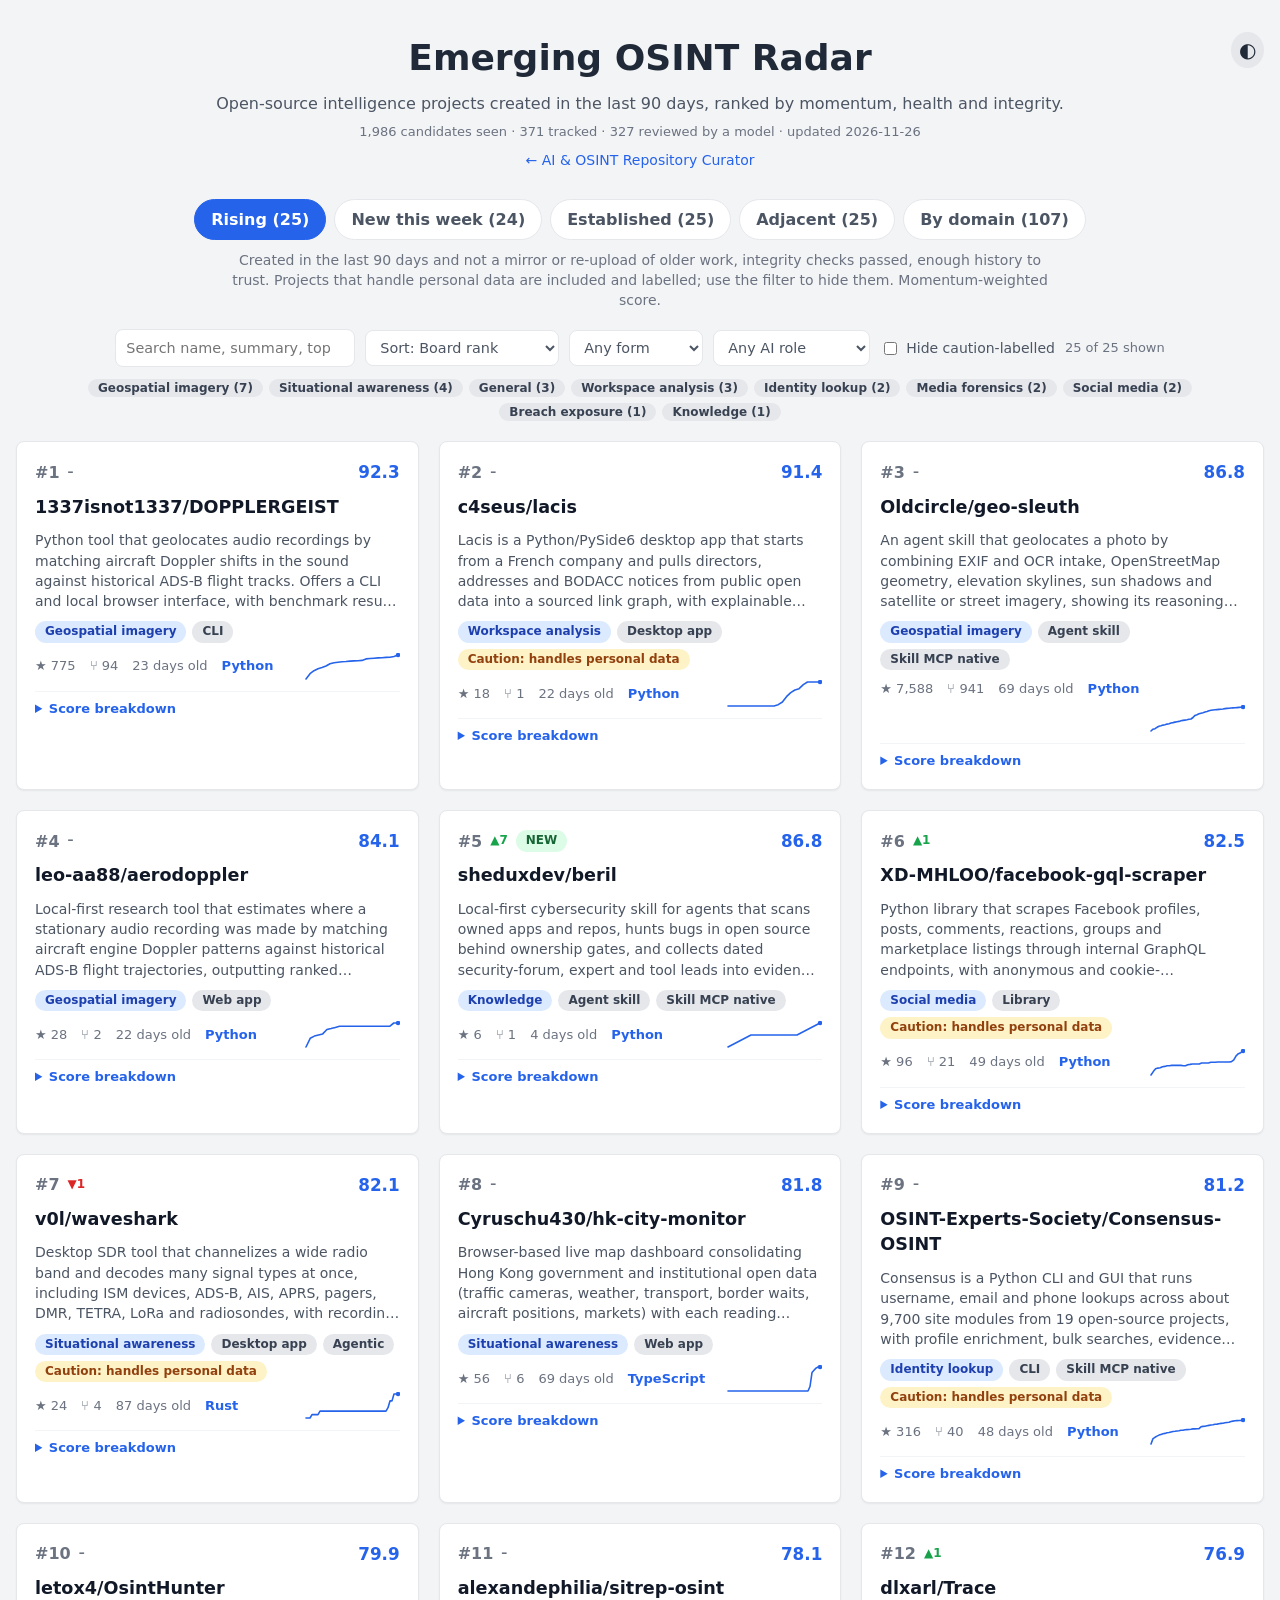
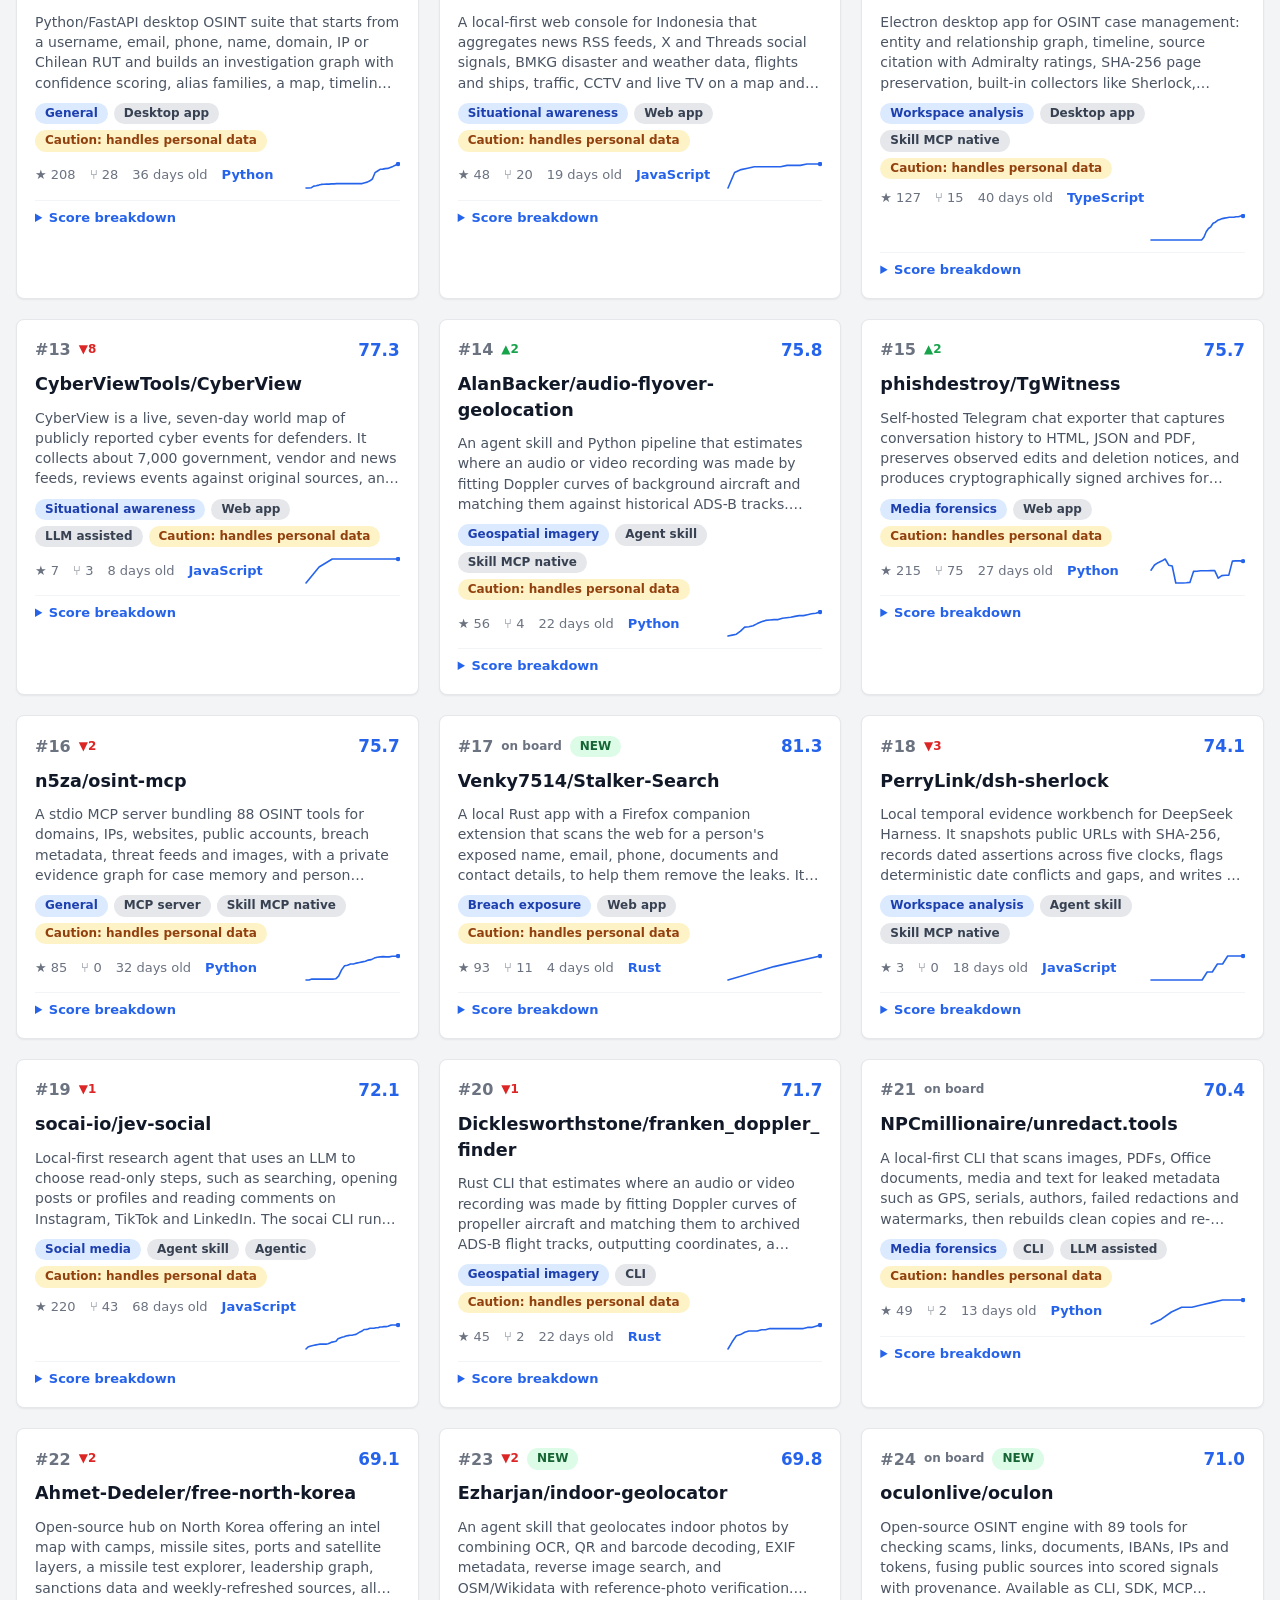
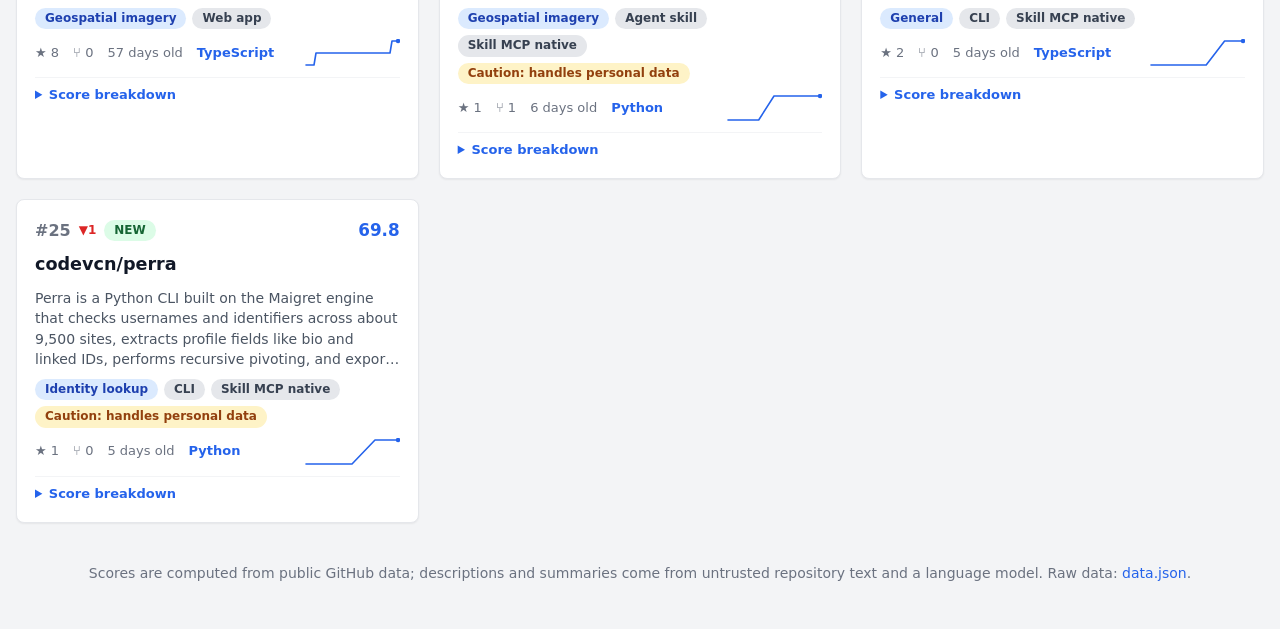
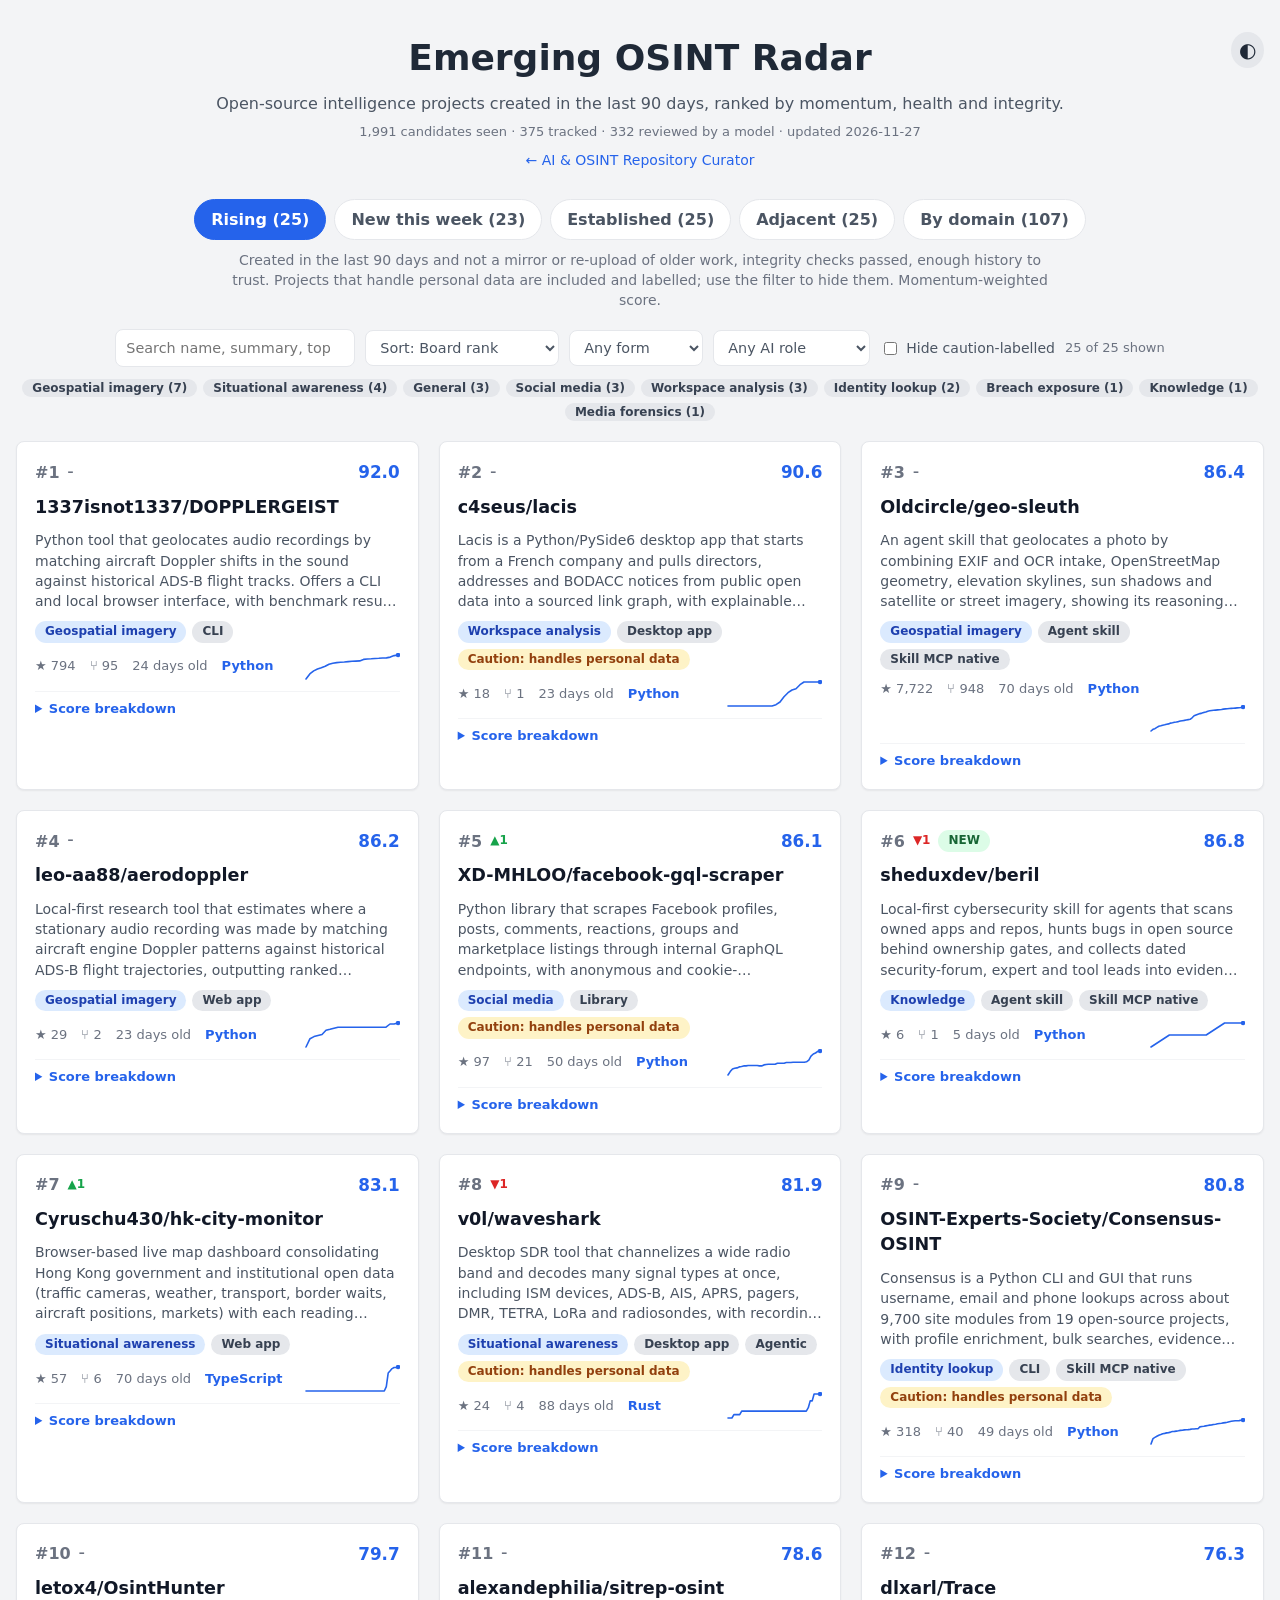
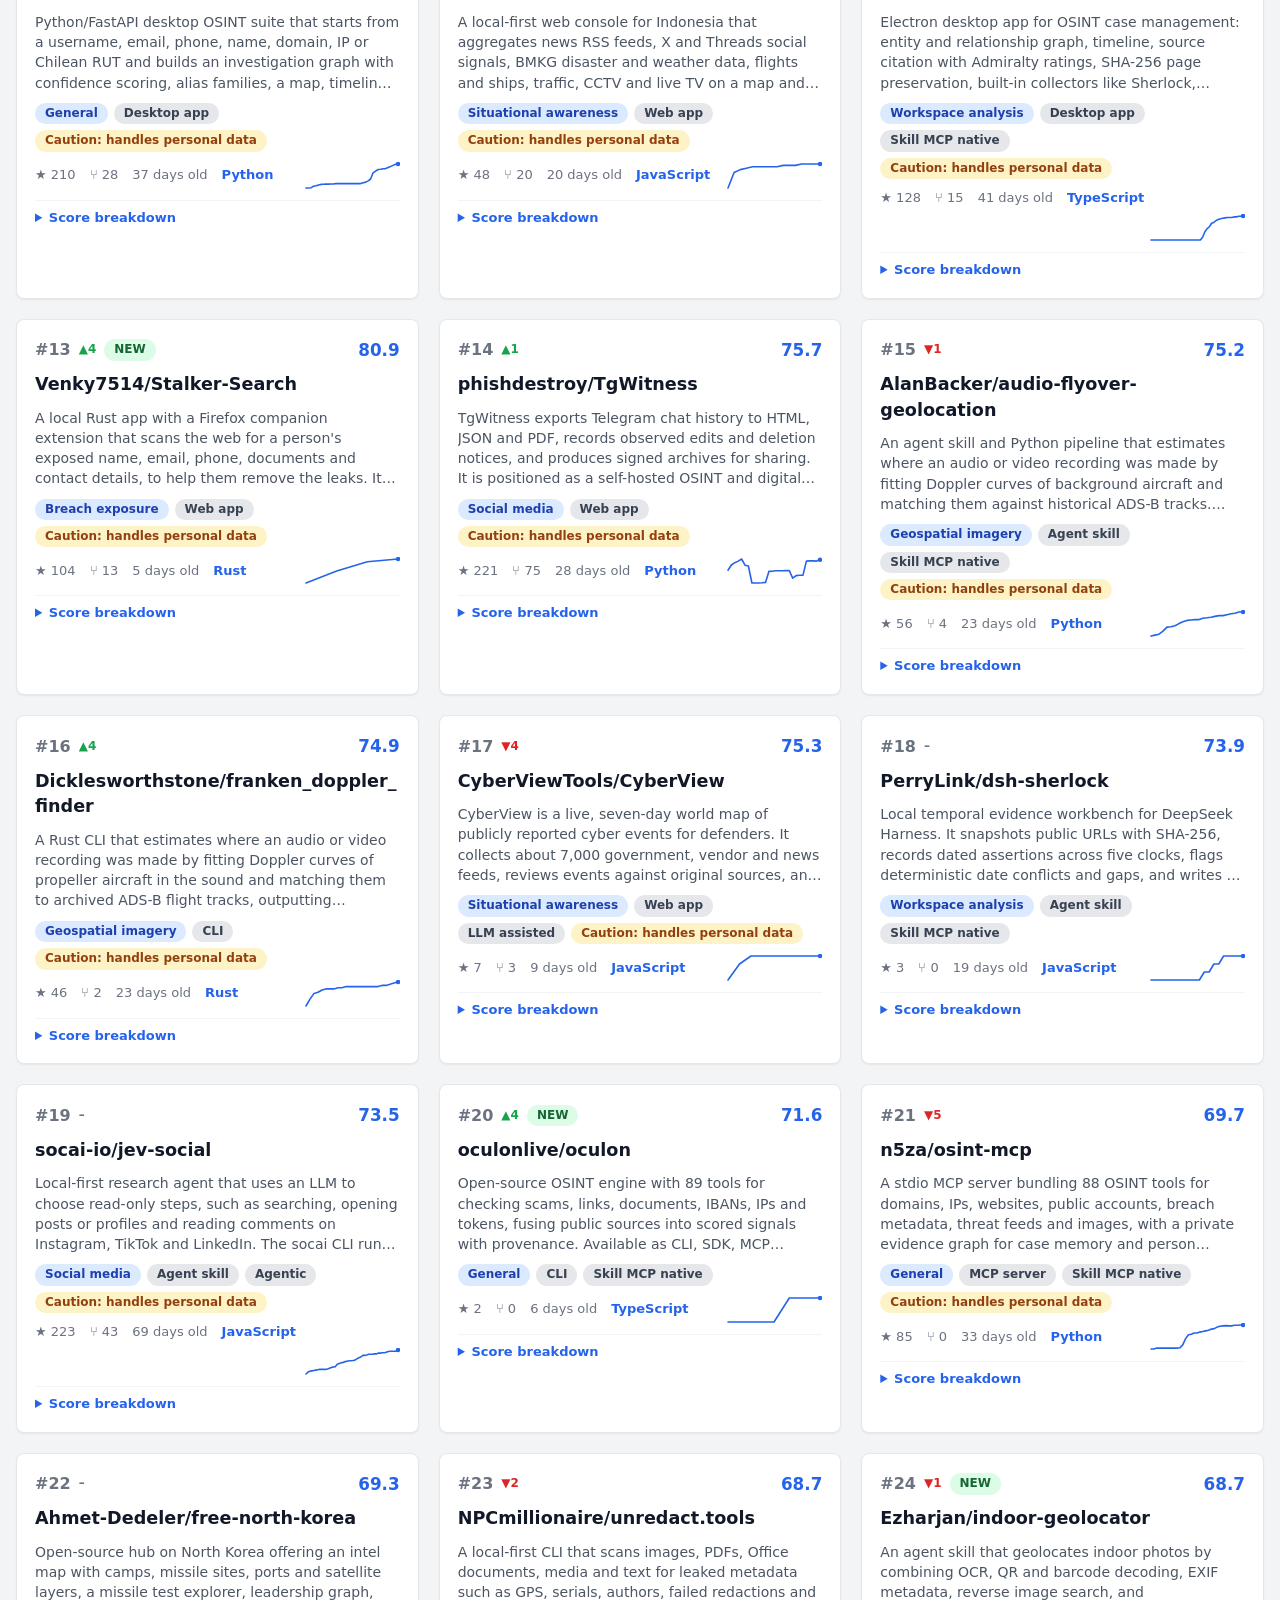
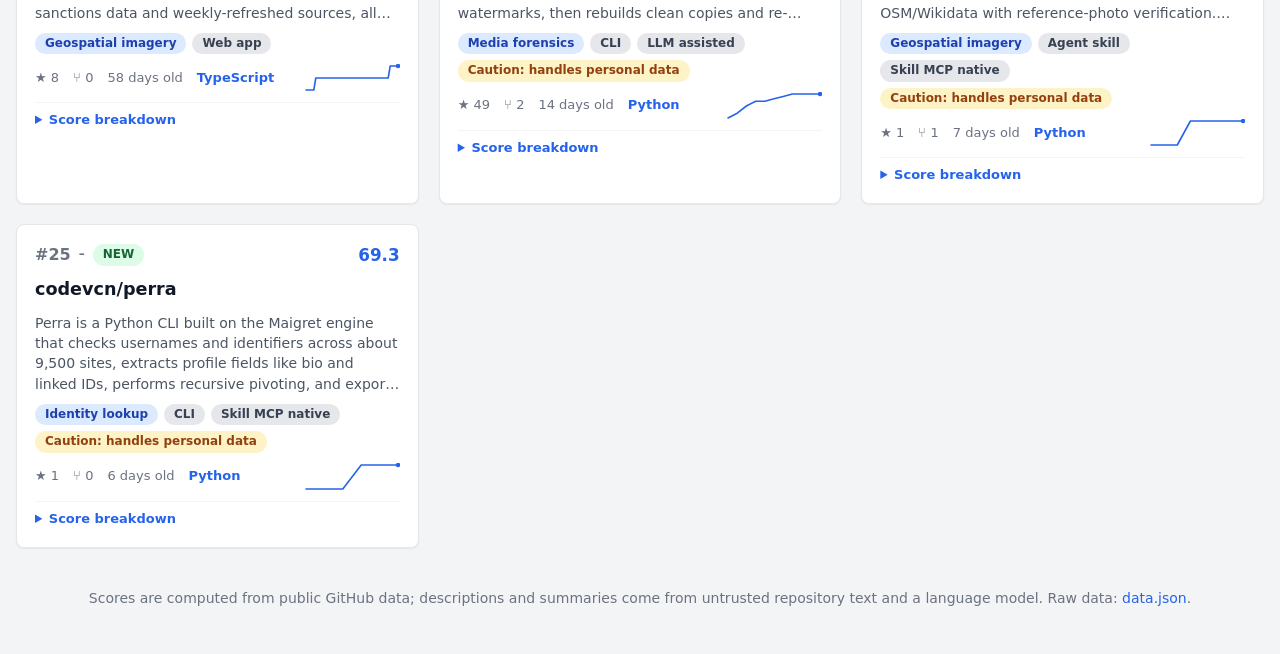
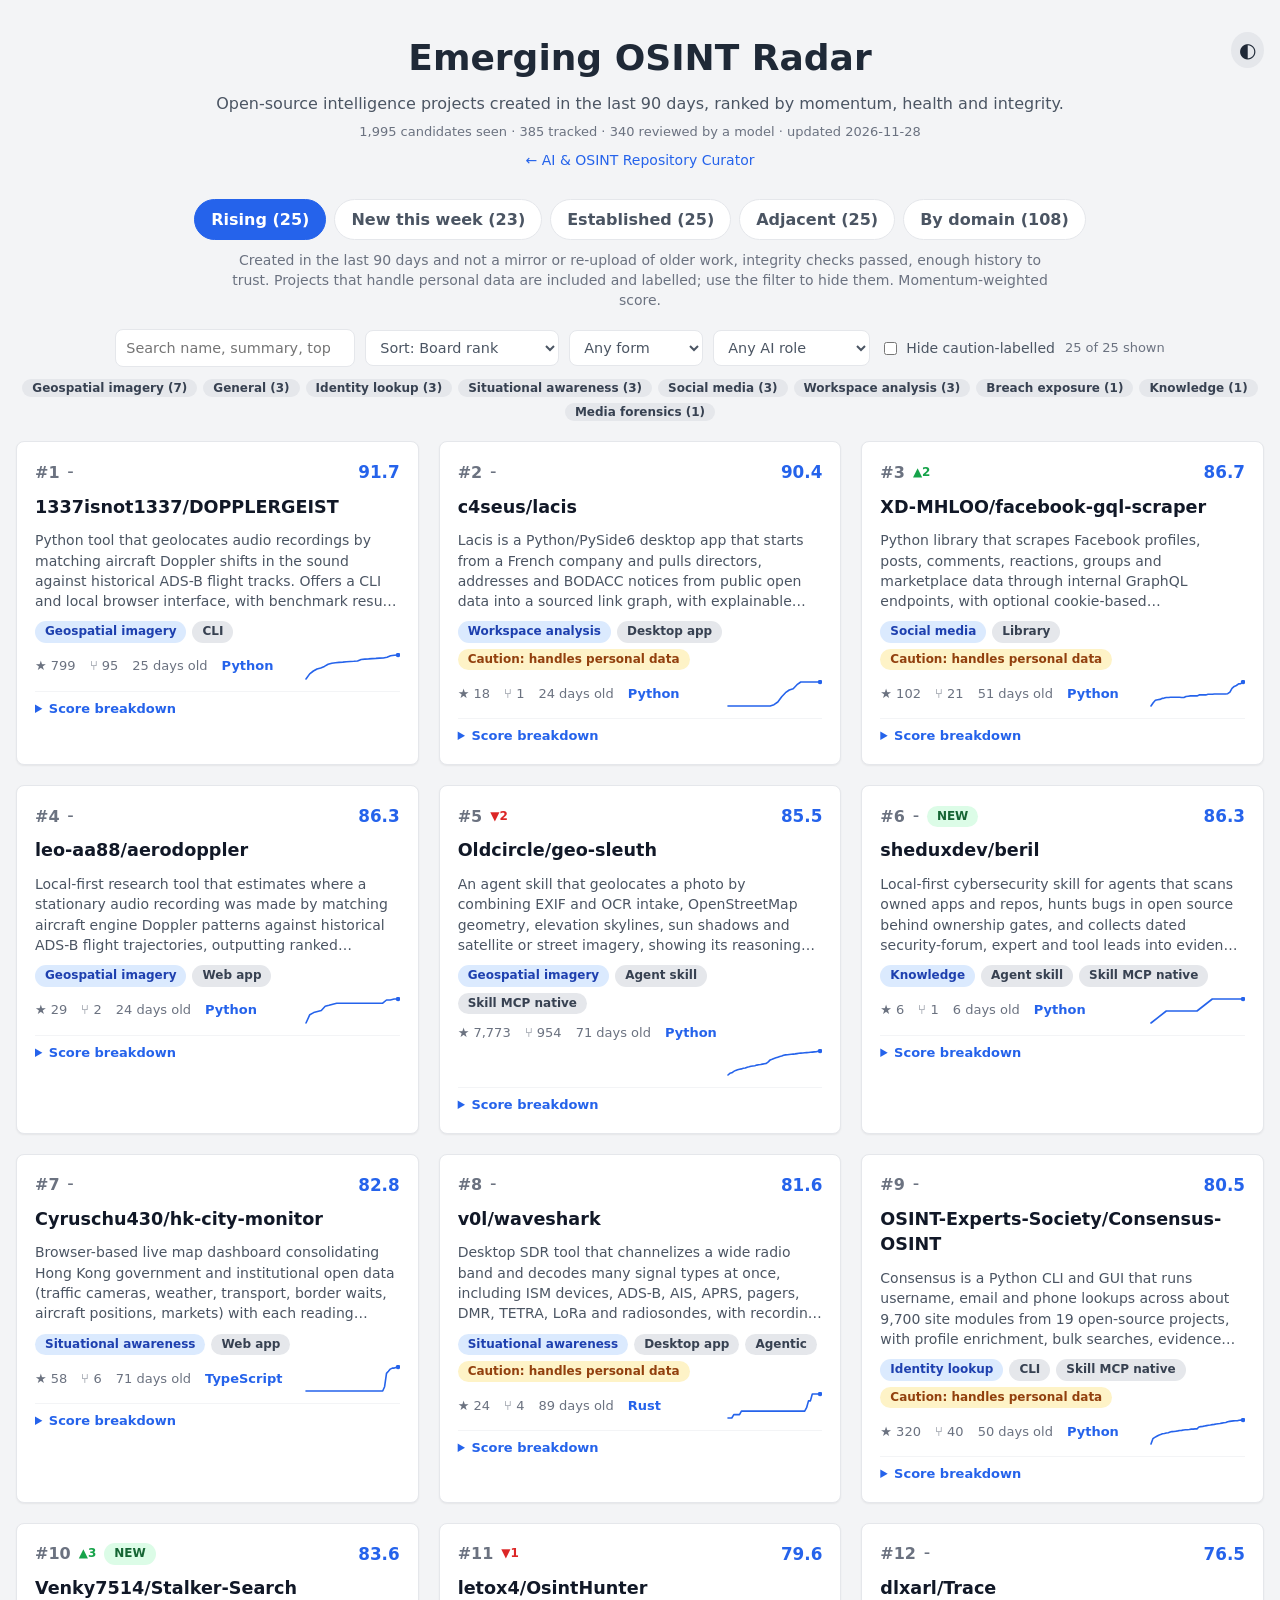
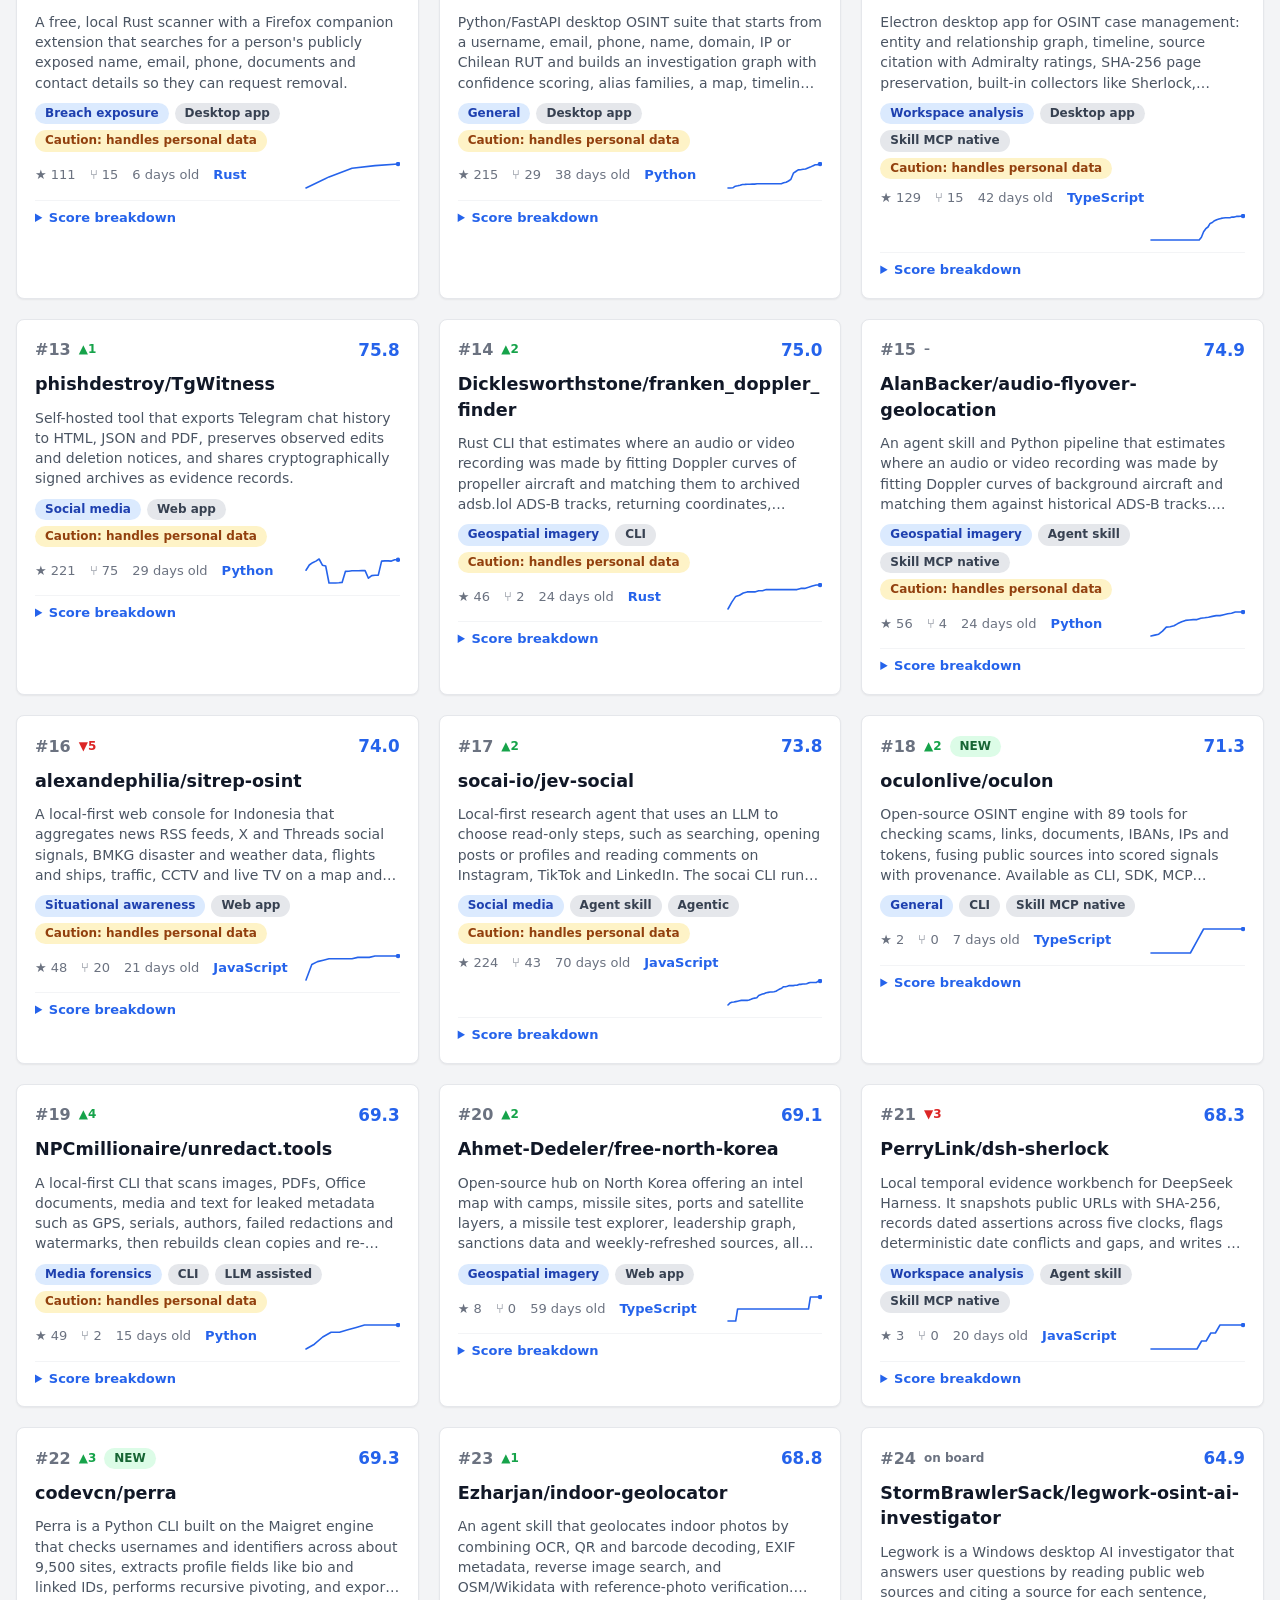
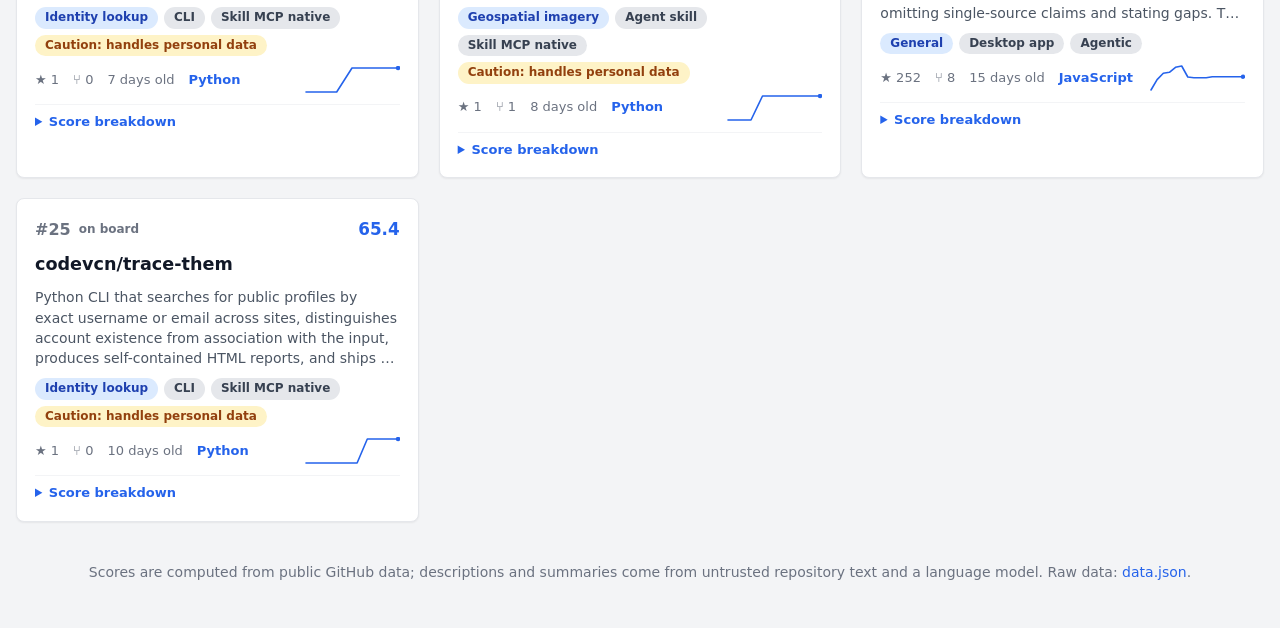
